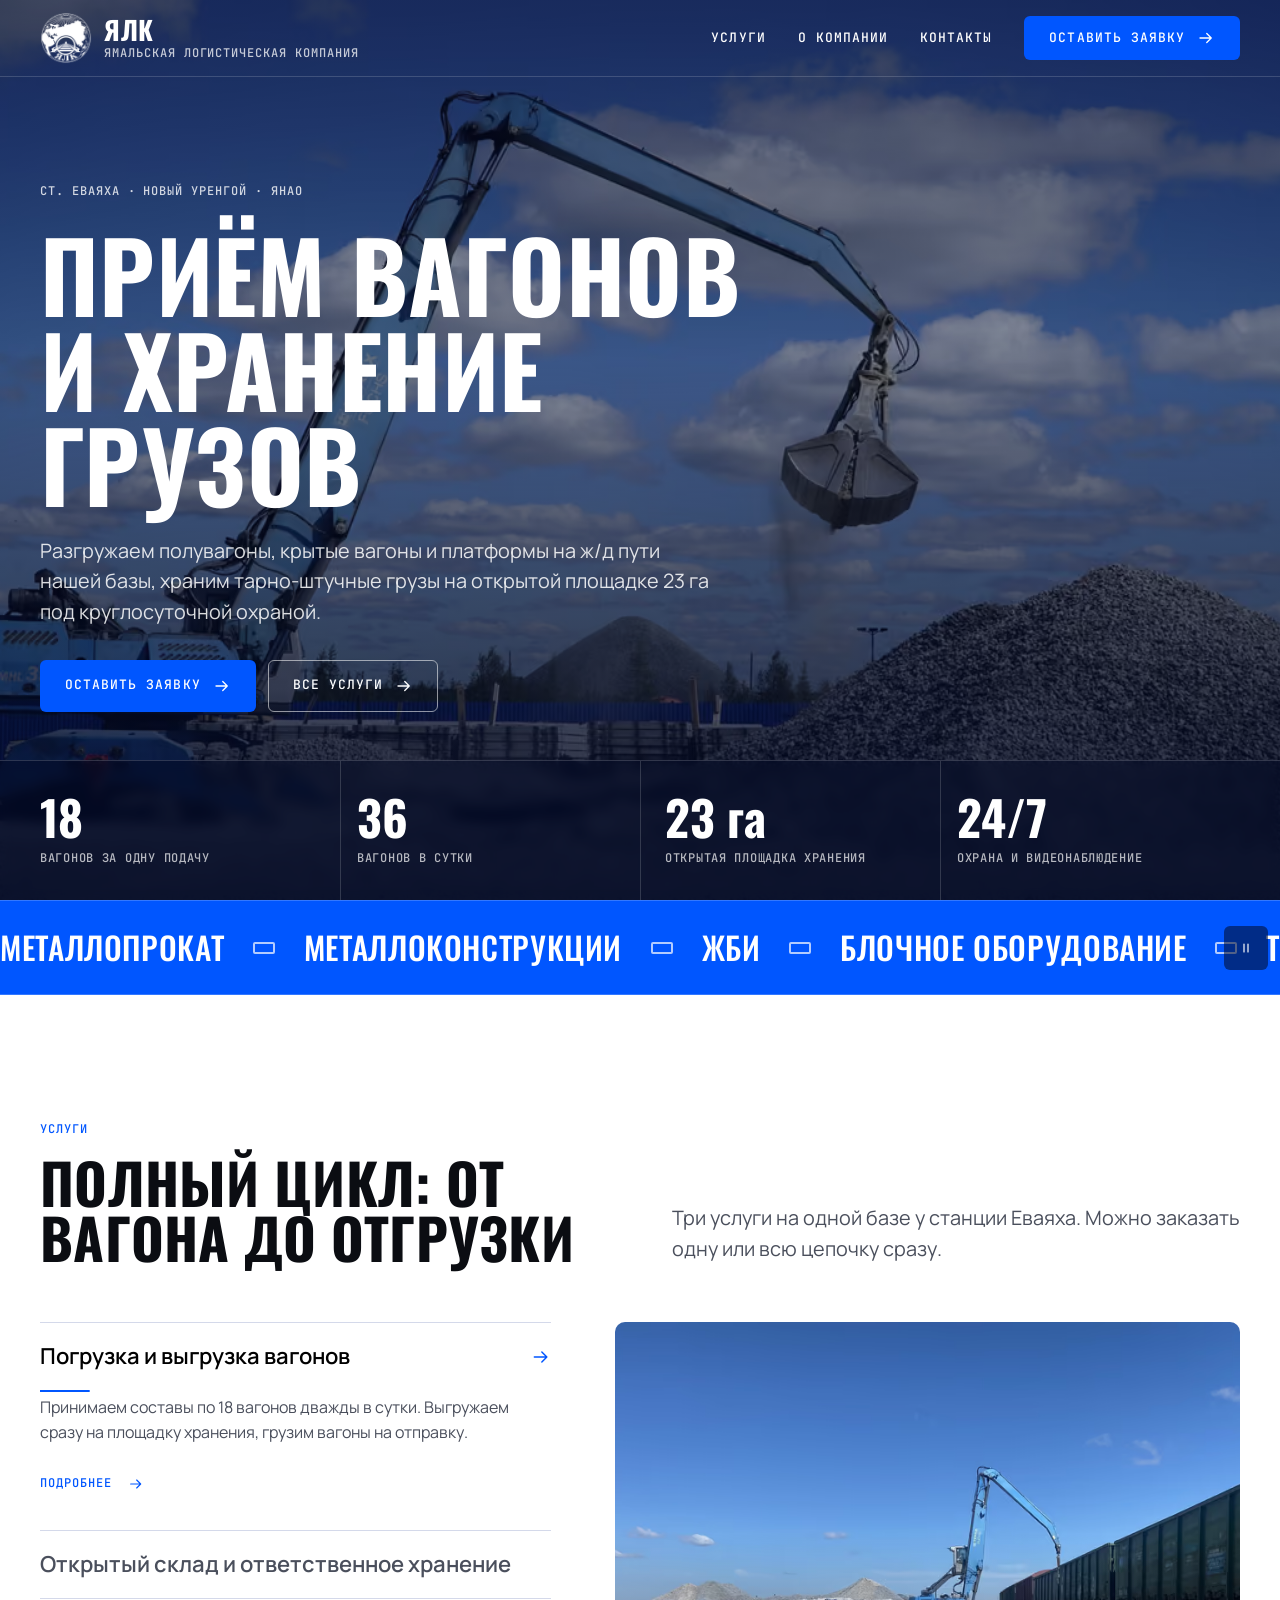
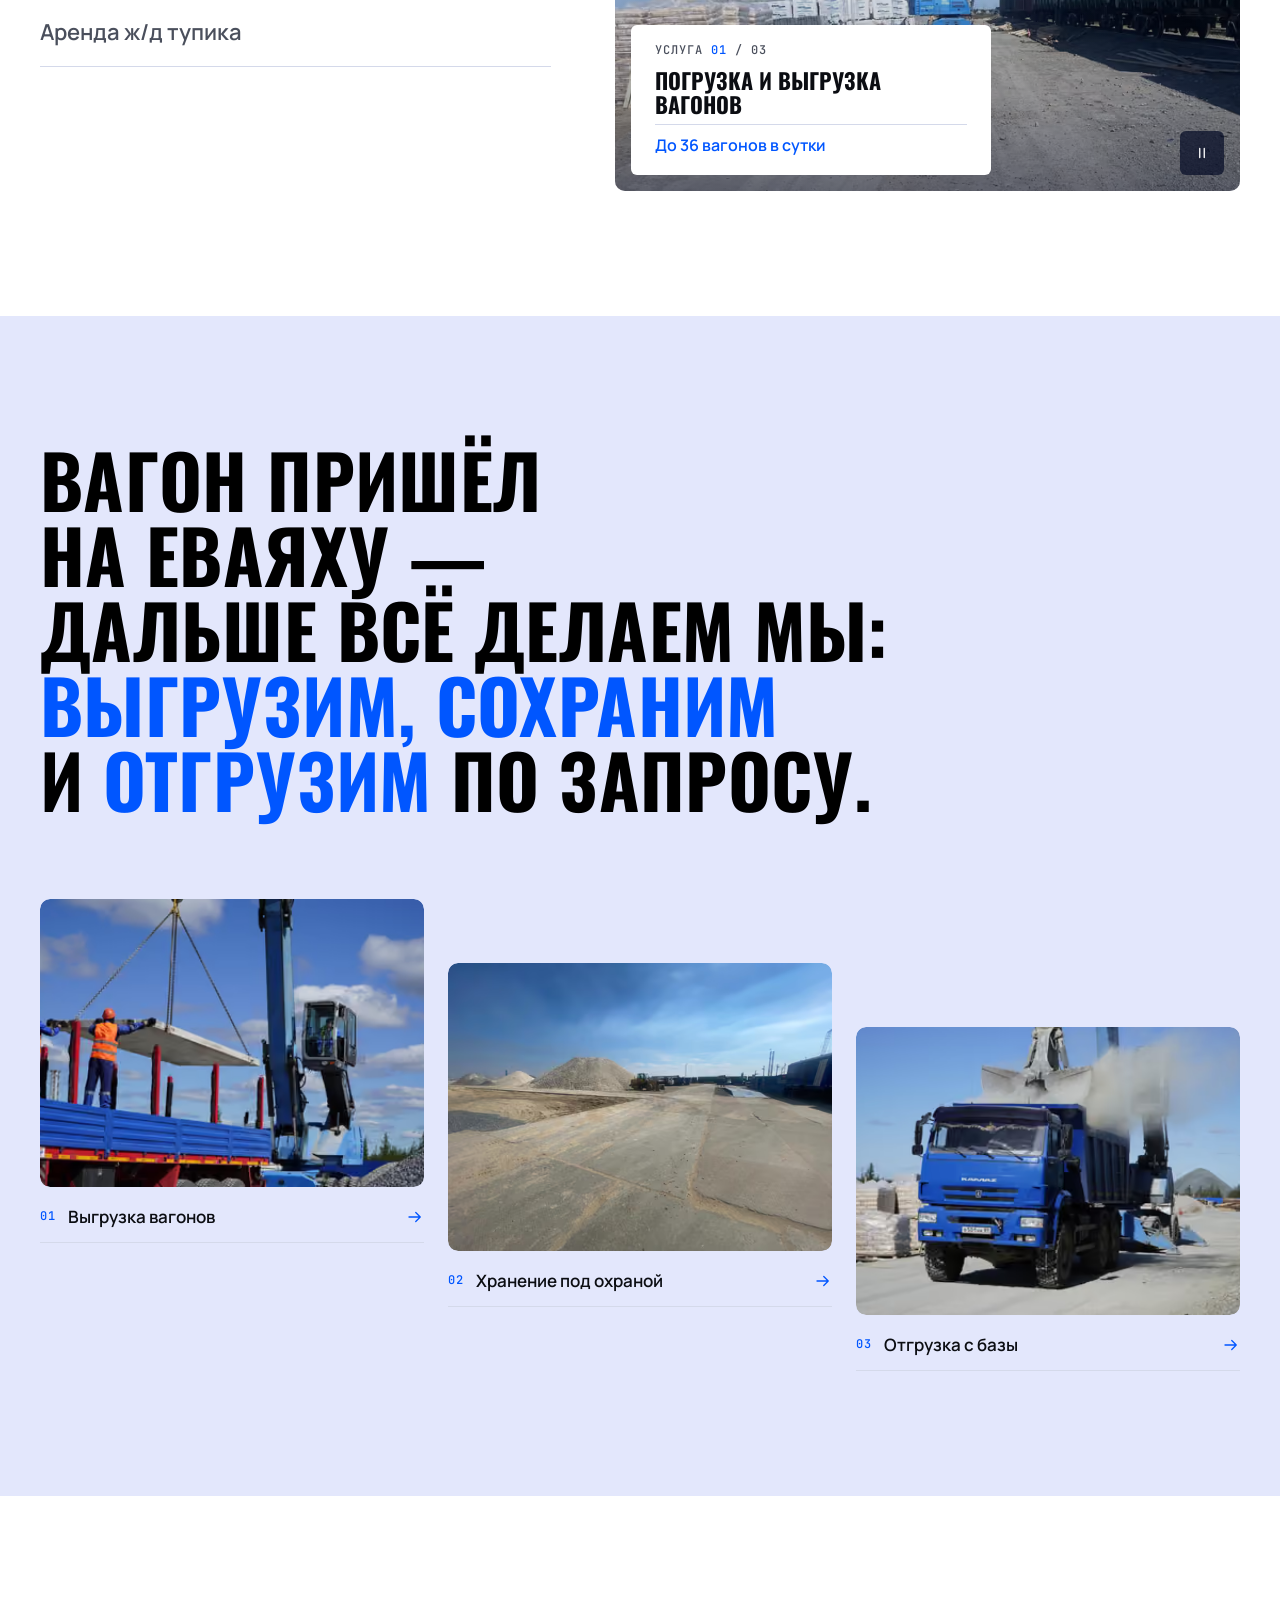
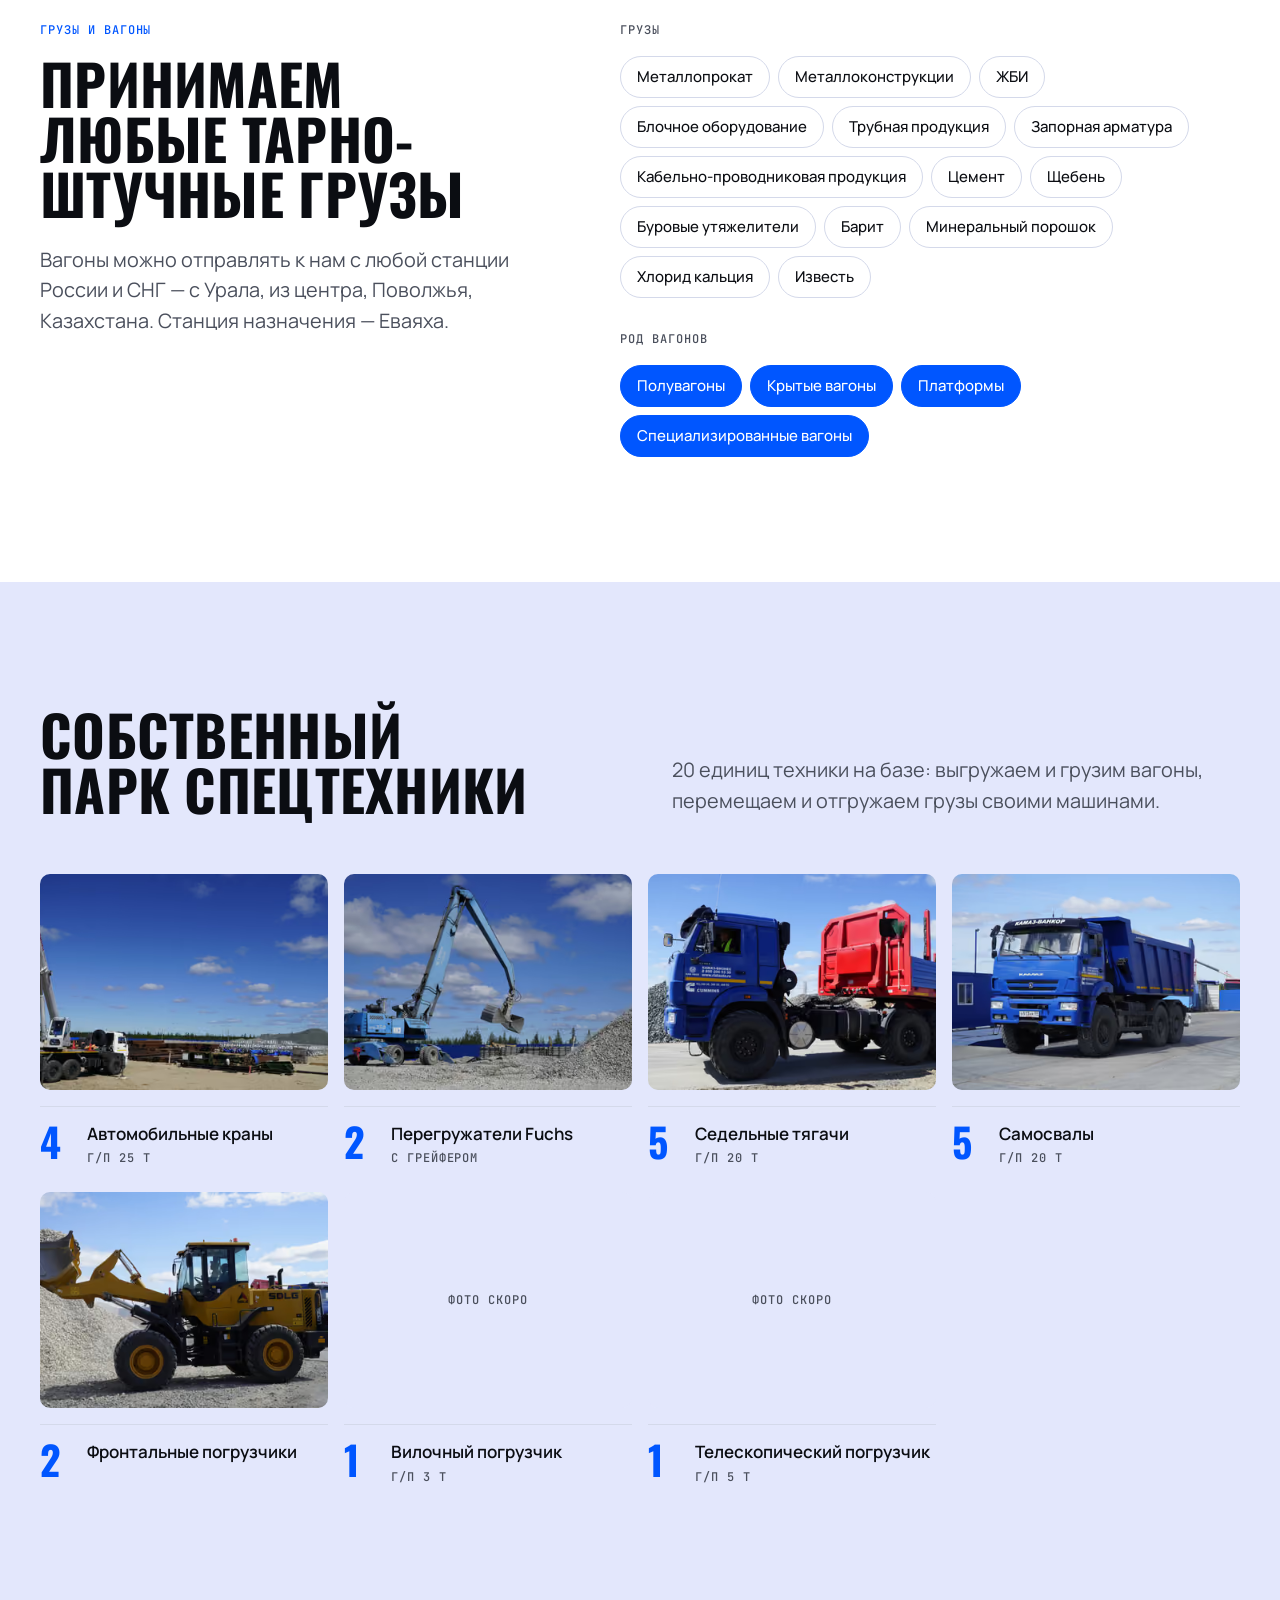
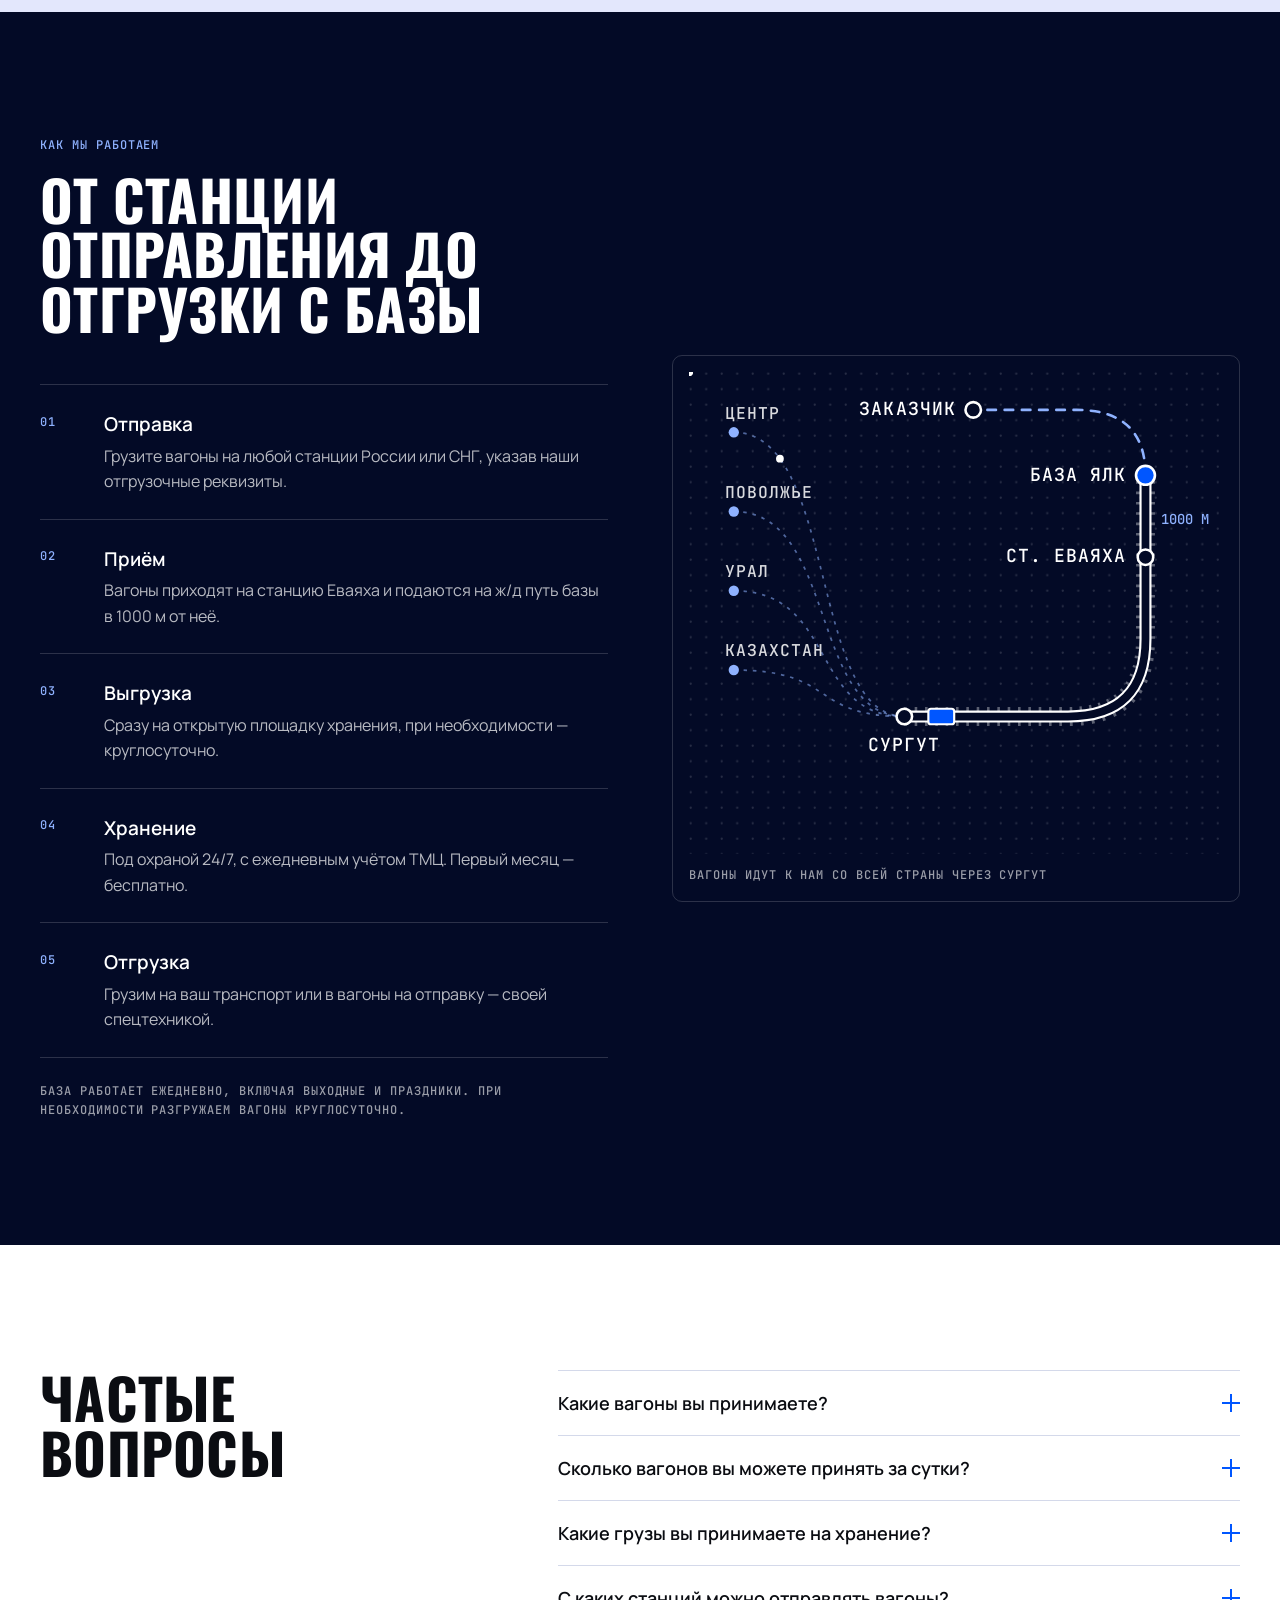
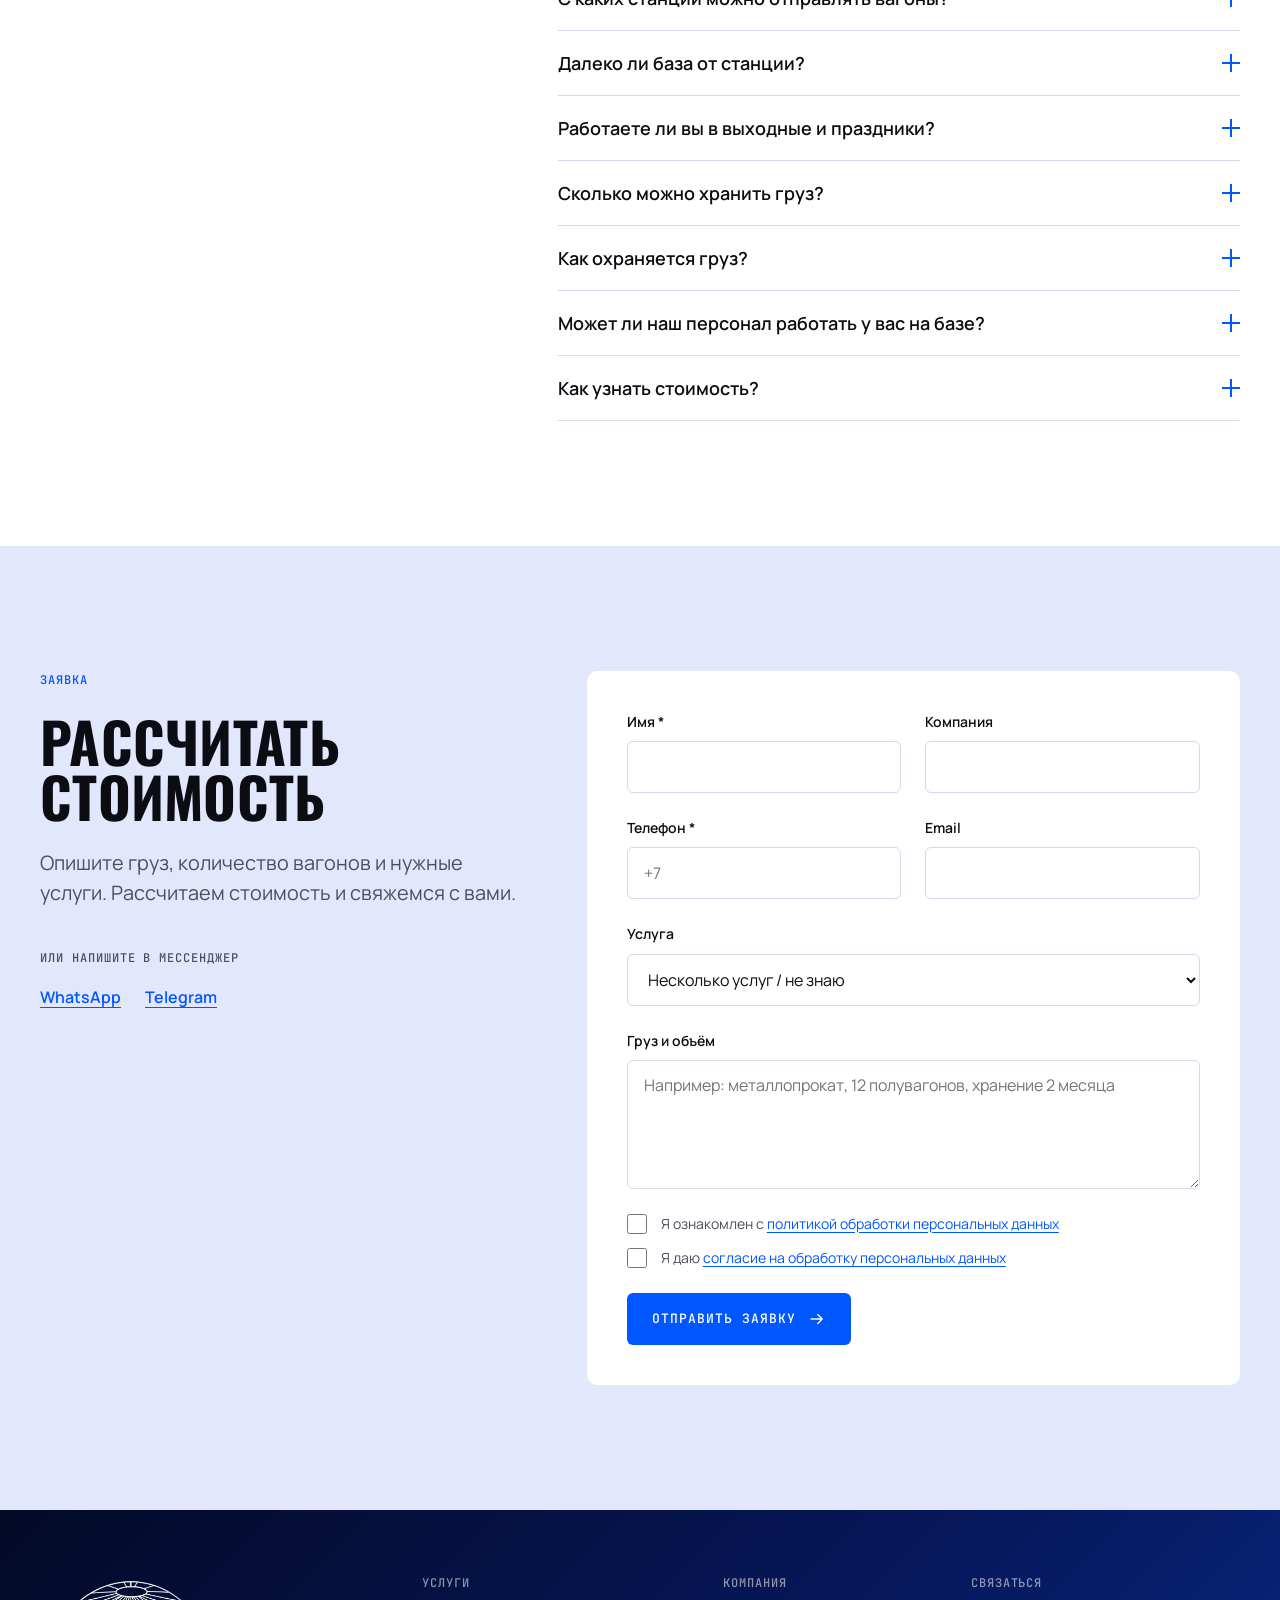
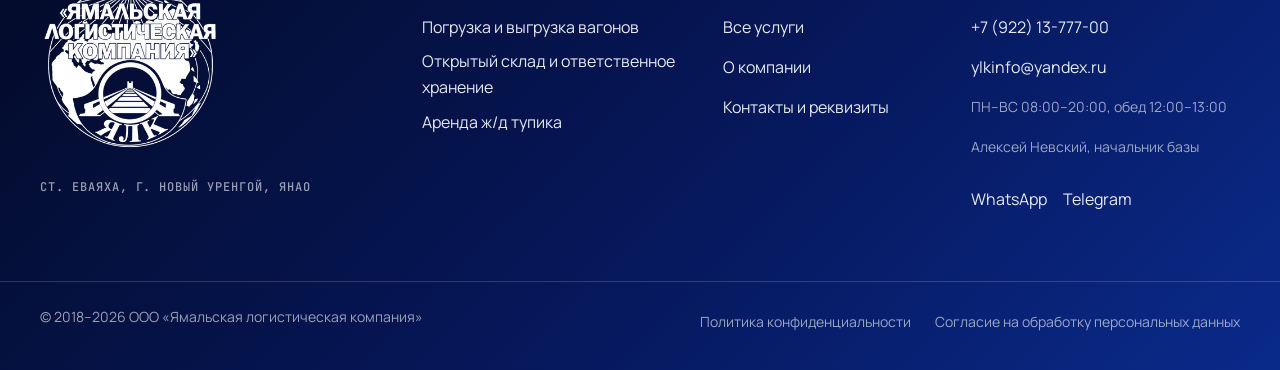
==== index.html @ 9ea61f17 "Закрыть копию от индексации Co-Authored-By: Claude Opus 5.5 <noreply@anthropic.com>" ====
<!DOCTYPE html><html lang="ru"><head><meta charset="utf-8"><meta name="robots" content="noindex, nofollow"><meta name="viewport" content="width=device-width, initial-scale=1, viewport-fit=cover"><title>Приём вагонов и хранение грузов в Новом Уренгое — ЯЛК</title><meta name="description" content="Погрузка и выгрузка ж/д вагонов на станции Еваяха, открытый склад 23 га, ответственное хранение, аренда ж/д тупика. ООО «Ямальская логистическая компания», Новый Уренгой."><meta name="theme-color" content="#030a26"><meta name="format-detection" content="telephone=no"><link rel="icon" href="./favicon.ico" sizes="48x48"><link rel="icon" href="./favicon-32.png" type="image/png" sizes="32x32"><link rel="apple-touch-icon" href="./apple-touch-icon.png"><link rel="manifest" href="./manifest.webmanifest"><meta property="og:type" content="website"><meta property="og:locale" content="ru_RU"><meta property="og:site_name" content="ЯЛК — Ямальская логистическая компания"><meta property="og:title" content="Приём вагонов и хранение грузов в Новом Уренгое — ЯЛК"><meta property="og:description" content="Погрузка и выгрузка ж/д вагонов на станции Еваяха, открытый склад 23 га, ответственное хранение, аренда ж/д тупика. ООО «Ямальская логистическая компания», Новый Уренгой."><meta property="og:url" content="https://ylk-novyi-urengoi.ru/"><meta property="og:image" content="https://ylk-novyi-urengoi.ru/og.jpg"><meta property="og:image:width" content="1200"><meta property="og:image:height" content="630"><meta name="twitter:card" content="summary_large_image"><script type="application/ld+json">{"@context":"https://schema.org","@type":"LocalBusiness","name":"ООО «Ямальская логистическая компания»","alternateName":"ЯЛК","url":"https://ylk-novyi-urengoi.ru/","logo":"https://ylk-novyi-urengoi.ru/icon-512.png","image":"https://ylk-novyi-urengoi.ru/og.jpg","description":"Погрузка и выгрузка ж/д вагонов, открытый склад и ответственное хранение грузов на станции Еваяха в Новом Уренгое.","areaServed":"Новый Уренгой, ЯНАО","foundingDate":"2018","taxID":"8904087948","identifier":"1188901005050","openingHours":"Mo-Su 08:00-20:00","address":{"@type":"PostalAddress","streetAddress":"Северная магистраль, 4/1","addressLocality":"Новый Уренгой","addressRegion":"ЯНАО","addressCountry":"RU"},"telephone":"+7 (922) 13-777-00","email":"ylkinfo@yandex.ru","makesOffer":[{"@type":"Offer","itemOffered":{"@type":"Service","name":"Погрузка и выгрузка вагонов"}},{"@type":"Offer","itemOffered":{"@type":"Service","name":"Открытый склад и ответственное хранение"}},{"@type":"Offer","itemOffered":{"@type":"Service","name":"Аренда ж/д тупика"}}]}</script><script>document.documentElement.classList.add('js');</script><link rel="stylesheet" href="./_astro/Base.C-Upp1hf.css"><style>.cargo__grid[data-astro-cid-ot654nju]{gap:var(--s-7);display:grid}@media (width>=900px){.cargo__grid[data-astro-cid-ot654nju]{gap:var(--s-8);grid-template-columns:minmax(0,1fr) minmax(0,1.2fr)}}.cargo__lead[data-astro-cid-ot654nju]{margin-top:var(--s-5)}.cargo__eyebrow[data-astro-cid-ot654nju]{margin-bottom:var(--s-4);color:var(--c-blue)}.cargo__lists[data-astro-cid-ot654nju]{gap:var(--s-6);display:grid}.cargo__label[data-astro-cid-ot654nju]{margin-bottom:var(--s-4);color:var(--c-muted)}.chips[data-astro-cid-ot654nju]{gap:var(--s-2);flex-wrap:wrap;display:flex}.chip[data-astro-cid-ot654nju]{padding:var(--s-2) var(--s-4);border:1px solid var(--c-line);background:var(--c-white);border-radius:999px;font-size:.9375rem;font-weight:500}.chip--solid[data-astro-cid-ot654nju]{background:var(--c-blue);border-color:var(--c-blue);color:var(--c-white)}
</style><link rel="stylesheet" href="./_astro/index.Dh9Sugo1.css"><link rel="stylesheet" href="./_astro/Faq.D7yXaZTI.css"><style>.fleet__grid[data-astro-cid-rm4dyk5j]{gap:var(--s-6) var(--s-3);grid-template-columns:repeat(2,minmax(0,1fr));display:grid}.fleet__card[data-astro-cid-rm4dyk5j]{min-width:0}.fleet__name[data-astro-cid-rm4dyk5j]{overflow-wrap:anywhere}@media (width>=560px){.fleet__grid[data-astro-cid-rm4dyk5j]{gap:var(--s-5) var(--s-4)}}@media (width<=559px){.fleet__count[data-astro-cid-rm4dyk5j]{font-size:2rem}.fleet__body[data-astro-cid-rm4dyk5j]{gap:var(--s-2);flex-direction:column}.fleet__name[data-astro-cid-rm4dyk5j]{font-size:.9375rem}}@media (width>=1100px){.fleet__grid[data-astro-cid-rm4dyk5j]{grid-template-columns:repeat(4,minmax(0,1fr))}}.fleet__photo[data-astro-cid-rm4dyk5j]{aspect-ratio:4/3;border-radius:var(--radius-lg);background:var(--c-lavender);overflow:hidden}.fleet__nophoto[data-astro-cid-rm4dyk5j]{height:100%;color:var(--c-muted);place-items:center;display:grid}.fleet__photo[data-astro-cid-rm4dyk5j] img{object-fit:cover;width:100%;height:100%;transition:transform .9s var(--ease-out)}@media (hover:hover){.fleet__card[data-astro-cid-rm4dyk5j]:hover img{transform:scale(1.04)}}.fleet__body[data-astro-cid-rm4dyk5j]{align-items:flex-start;gap:var(--s-4);padding-top:var(--s-4);border-top:1px solid var(--c-line);margin-top:var(--s-4);display:flex}.fleet__count[data-astro-cid-rm4dyk5j]{font-family:var(--f-display);color:var(--c-blue);min-width:1.4ch;font-size:2.5rem;font-weight:700;line-height:.9}.fleet__name[data-astro-cid-rm4dyk5j]{font-size:1.0625rem;font-weight:600;line-height:1.3}.fleet__spec[data-astro-cid-rm4dyk5j]{margin-top:var(--s-1);color:var(--c-muted)}
.lead-form__grid[data-astro-cid-sevzbneq]{gap:var(--s-7);display:grid}@media (width>=960px){.lead-form__grid[data-astro-cid-sevzbneq]{gap:var(--s-8);grid-template-columns:minmax(0,.85fr) minmax(0,1.15fr);align-items:start}}.lead-form__intro[data-astro-cid-sevzbneq]{gap:var(--s-5);display:grid}.lead-form__eyebrow[data-astro-cid-sevzbneq]{color:var(--c-blue)}.lead-form__alt[data-astro-cid-sevzbneq]{gap:var(--s-2);margin-top:var(--s-4);color:var(--c-muted);display:grid}.lead-form__alt[data-astro-cid-sevzbneq] ul[data-astro-cid-sevzbneq]{gap:var(--s-5);display:flex}.lead-form__alt[data-astro-cid-sevzbneq] a[data-astro-cid-sevzbneq]{min-height:44px;color:var(--c-blue);text-underline-offset:4px;align-items:center;font-weight:600;text-decoration:underline;display:inline-flex}.form[data-astro-cid-sevzbneq]{gap:var(--s-5);background:var(--c-white);border-radius:var(--radius-lg);padding:clamp(1.25rem,1rem + 2vw,2.5rem);display:grid}.form__row[data-astro-cid-sevzbneq]{gap:var(--s-5);display:grid}@media (width>=640px){.form__row[data-astro-cid-sevzbneq]{grid-template-columns:1fr 1fr}}.field[data-astro-cid-sevzbneq]{gap:var(--s-2);display:grid}.field[data-astro-cid-sevzbneq] label[data-astro-cid-sevzbneq]{font-size:var(--t-small);font-weight:600}.field[data-astro-cid-sevzbneq] input[data-astro-cid-sevzbneq],.field[data-astro-cid-sevzbneq] select[data-astro-cid-sevzbneq],.field[data-astro-cid-sevzbneq] textarea[data-astro-cid-sevzbneq]{width:100%;min-height:52px;padding:var(--s-3) var(--s-4);border:1.5px solid var(--c-line);border-radius:var(--radius);background:var(--c-white);transition:border-color var(--d-fast) var(--ease);font-size:1rem}.field[data-astro-cid-sevzbneq] textarea[data-astro-cid-sevzbneq]{resize:vertical;min-height:120px}.field[data-astro-cid-sevzbneq] input[data-astro-cid-sevzbneq]:focus-visible,.field[data-astro-cid-sevzbneq] select[data-astro-cid-sevzbneq]:focus-visible,.field[data-astro-cid-sevzbneq] textarea[data-astro-cid-sevzbneq]:focus-visible{border-color:var(--c-blue);outline:none;box-shadow:0 0 0 3px #0056ff2e}.field[data-astro-cid-sevzbneq] [data-astro-cid-sevzbneq][aria-invalid=true]{border-color:var(--c-danger)}.field__err[data-astro-cid-sevzbneq]{font-size:var(--t-small);color:var(--c-danger)}.form__checks[data-astro-cid-sevzbneq]{gap:var(--s-3);display:grid}.check[data-astro-cid-sevzbneq]{gap:var(--s-3);font-size:var(--t-small);color:var(--c-muted);cursor:pointer;grid-template-columns:22px 1fr;align-items:start;display:grid}.check[data-astro-cid-sevzbneq] input[data-astro-cid-sevzbneq]{width:20px;height:20px;accent-color:var(--c-blue);margin:1px 0 0}.check[data-astro-cid-sevzbneq] a[data-astro-cid-sevzbneq]{color:var(--c-blue);text-underline-offset:3px;text-decoration:underline}.form__submit[data-astro-cid-sevzbneq]{align-items:center;gap:var(--s-4);flex-wrap:wrap;display:flex}.form__status[data-astro-cid-sevzbneq]{font-size:var(--t-small);color:var(--c-muted)}.form__status[data-astro-cid-sevzbneq][data-state=ok]{color:var(--c-success)}.form__status[data-astro-cid-sevzbneq][data-state=error]{color:var(--c-danger)}
.ticker[data-astro-cid-u6vsyxkm]{background:var(--c-blue);color:var(--c-white);border-block:1px solid #fff3;align-items:center;display:flex;position:relative;overflow:hidden}.ticker__track[data-astro-cid-u6vsyxkm]{width:max-content;animation:60s linear infinite ticker;display:flex}.ticker__list[data-astro-cid-u6vsyxkm]{margin:0;padding:0;list-style:none;display:flex}.ticker__item[data-astro-cid-u6vsyxkm]{white-space:nowrap;font-family:var(--f-display);letter-spacing:.02em;text-transform:uppercase;align-items:center;padding-block:clamp(.9rem,.7rem + .8vw,1.4rem);font-size:clamp(1.25rem,1rem + 1.2vw,2rem);font-weight:500;display:flex}.ticker__sep[data-astro-cid-u6vsyxkm]{border:2px solid #ffffffb3;border-radius:2px;width:22px;height:12px;margin-inline:clamp(1.25rem,1rem + 1vw,2rem)}.ticker[data-astro-cid-u6vsyxkm][data-paused] .ticker__track[data-astro-cid-u6vsyxkm],.ticker[data-astro-cid-u6vsyxkm][data-offscreen] .ticker__track[data-astro-cid-u6vsyxkm]{animation-play-state:paused}.ticker__toggle[data-astro-cid-u6vsyxkm]{right:var(--s-3);border-radius:var(--radius);width:44px;height:44px;color:var(--c-white);cursor:pointer;background:#030a268c;border:0;place-items:center;display:grid;position:absolute}@media (hover:hover) and (pointer:fine){.ticker[data-astro-cid-u6vsyxkm]:hover .ticker__track[data-astro-cid-u6vsyxkm]{animation-play-state:paused}}@keyframes ticker{to{transform:translate(-50%)}}@media (prefers-reduced-motion:reduce){.ticker__track[data-astro-cid-u6vsyxkm]{animation:none}.ticker__toggle[data-astro-cid-u6vsyxkm]{display:none}}
</style></head><body><a class="skip-link" href="#main">Перейти к содержанию</a><header class="header" data-overlay data-header data-astro-cid-nen7h5rs><div class="container header__bar" data-astro-cid-nen7h5rs><a class="brand" href="./" aria-label="ООО «Ямальская логистическая компания» — на главную" data-astro-cid-nen7h5rs><span class="brand__mark" data-astro-cid-nen7h5rs><img src="./_astro/yalc-header-white-2000.Bx3GIMK3_1RJU2K.webp" alt loading="eager" data-astro-cid-nen7h5rs="true" decoding="async" width="112" height="112" class="brand__logo brand__logo--white"><img src="./_astro/yalc-header-blue-2000.CWZy5vtB_1dJcQ1.webp" alt loading="eager" data-astro-cid-nen7h5rs="true" decoding="async" width="112" height="112" class="brand__logo brand__logo--blue"></span><span class="brand__text" data-astro-cid-nen7h5rs><span class="brand__name" data-astro-cid-nen7h5rs>ЯЛК</span><span class="brand__sub" data-astro-cid-nen7h5rs>Ямальская логистическая компания</span></span></a><nav class="nav" aria-label="Основное меню" data-astro-cid-nen7h5rs><ul role="list" class="nav__list" data-astro-cid-nen7h5rs><li data-astro-cid-nen7h5rs><a href="./uslugi/" class="nav__link" data-astro-cid-nen7h5rs>Услуги</a></li><li data-astro-cid-nen7h5rs><a href="./o-kompanii/" class="nav__link" data-astro-cid-nen7h5rs>О компании</a></li><li data-astro-cid-nen7h5rs><a href="./kontakty/" class="nav__link" data-astro-cid-nen7h5rs>Контакты</a></li></ul><a href="#zayavka" data-astro-cid-nen7h5rs="true" data-astro-cid-ekguhzzh="true" class="btn btn--primary nav__cta"><span data-astro-cid-ekguhzzh>Оставить заявку</span><svg class="btn__arrow" width="18" height="18" viewBox="0 0 24 24" fill="none" stroke="currentColor" stroke-width="1.75" stroke-linecap="round" stroke-linejoin="round" aria-hidden="true" focusable="false"><path d="M4 12h15M13 6l6 6-6 6"/></svg></a></nav><button class="burger swap" type="button" aria-expanded="false" aria-controls="mobile-menu" data-burger data-astro-cid-nen7h5rs><span class="sr-only" data-astro-cid-nen7h5rs>Открыть меню</span><svg class="swap__off" width="26" height="26" viewBox="0 0 24 24" fill="none" stroke="currentColor" stroke-width="1.75" stroke-linecap="round" stroke-linejoin="round" aria-hidden="true" focusable="false"><path d="M3 7h18M3 12h18M3 17h18"/></svg><svg class="swap__on" width="26" height="26" viewBox="0 0 24 24" fill="none" stroke="currentColor" stroke-width="1.75" stroke-linecap="round" stroke-linejoin="round" aria-hidden="true" focusable="false"><path d="M6 6l12 12M18 6L6 18"/></svg></button></div><div class="mobile" id="mobile-menu" hidden data-mobile data-astro-cid-nen7h5rs><div class="container mobile__inner" data-astro-cid-nen7h5rs><p class="mono mobile__label" data-astro-cid-nen7h5rs>Услуги</p><ul role="list" class="mobile__services" data-astro-cid-nen7h5rs><li data-astro-cid-nen7h5rs><a href="./uslugi/priem-i-razgruzka-vagonov/" data-astro-cid-nen7h5rs>Погрузка и выгрузка вагонов</a></li><li data-astro-cid-nen7h5rs><a href="./uslugi/obrabotka-i-hranenie-gruzov/" data-astro-cid-nen7h5rs>Открытый склад и ответственное хранение</a></li><li data-astro-cid-nen7h5rs><a href="./uslugi/arenda-zhd-tupika/" data-astro-cid-nen7h5rs>Аренда ж/д тупика</a></li></ul><ul role="list" class="mobile__nav" data-astro-cid-nen7h5rs><li data-astro-cid-nen7h5rs><a href="./uslugi/" data-astro-cid-nen7h5rs>Услуги</a></li><li data-astro-cid-nen7h5rs><a href="./o-kompanii/" data-astro-cid-nen7h5rs>О компании</a></li><li data-astro-cid-nen7h5rs><a href="./kontakty/" data-astro-cid-nen7h5rs>Контакты</a></li></ul><a href="#zayavka" data-close-menu="true" data-astro-cid-nen7h5rs="true" data-astro-cid-ekguhzzh="true" class="btn btn--primary mobile__cta"><span data-astro-cid-ekguhzzh>Оставить заявку</span><svg class="btn__arrow" width="18" height="18" viewBox="0 0 24 24" fill="none" stroke="currentColor" stroke-width="1.75" stroke-linecap="round" stroke-linejoin="round" aria-hidden="true" focusable="false"><path d="M4 12h15M13 6l6 6-6 6"/></svg></a></div></div></header><script type="module">var e=document.querySelector(`[data-header]`),t=e.querySelector(`[data-burger]`),n=e.querySelector(`[data-mobile]`),r=()=>e.classList.toggle(`is-scrolled`,window.scrollY>24);r(),window.addEventListener(`scroll`,r,{passive:!0});var i=r=>{t.setAttribute(`aria-expanded`,String(r)),t.toggleAttribute(`data-on`,r),t.querySelector(`.sr-only`).textContent=r?`Закрыть меню`:`Открыть меню`,n.hidden=!r,e.classList.toggle(`is-open`,r),document.documentElement.style.overflow=r?`hidden`:``,document.querySelectorAll(`main, footer, .skip-link`).forEach(e=>e.inert=r)};t.addEventListener(`click`,()=>i(t.getAttribute(`aria-expanded`)!==`true`)),n.addEventListener(`click`,e=>{e.target.closest(`a`)&&i(!1)}),document.addEventListener(`keydown`,n=>{n.key===`Escape`&&e.classList.contains(`is-open`)&&(i(!1),t.focus())}),window.matchMedia(`(min-width: 960px)`).addEventListener(`change`,e=>e.matches&&i(!1));</script><main id="main"><section class="hero on-dark" aria-labelledby="hero-title" data-astro-cid-i3irphx7><picture data-astro-cid-i3irphx7="true"><source srcset="./_astro/fuchs-shcheben.CdVGl3xq_Z2nvTcO.avif 768w, ./_astro/fuchs-shcheben.CdVGl3xq_ZNecKg.avif 1280w, ./_astro/fuchs-shcheben.CdVGl3xq_15rLvr.avif 1920w, ./_astro/fuchs-shcheben.CdVGl3xq_K1jR4.avif 2800w" type="image/avif" sizes="100vw"><source srcset="./_astro/fuchs-shcheben.CdVGl3xq_twFUr.webp 768w, ./_astro/fuchs-shcheben.CdVGl3xq_1HcGvY.webp 1280w, ./_astro/fuchs-shcheben.CdVGl3xq_Z2i3qNS.webp 1920w, ./_astro/fuchs-shcheben.CdVGl3xq_2rHflF.webp 2800w" type="image/webp" sizes="100vw"><img src="./_astro/fuchs-shcheben.CdVGl3xq_Z2gWzsf.jpg" srcset="./_astro/fuchs-shcheben.CdVGl3xq_Z1wJxpi.jpg 768w, ./_astro/fuchs-shcheben.CdVGl3xq_4P8Nk.jpg 1280w, ./_astro/fuchs-shcheben.CdVGl3xq_Z1Vw7NR.jpg 1920w, ./_astro/fuchs-shcheben.CdVGl3xq_Z2gWzsf.jpg 2800w" alt="Перегружатель Fuchs высыпает щебень из грейфера" sizes="100vw" loading="eager" fetchpriority="high" data-astro-cid-i3irphx7="true" decoding="async" width="2800" height="1575" class="hero__bg"></picture><div class="hero__scrim" aria-hidden="true" data-astro-cid-i3irphx7></div><div class="container hero__content" data-astro-cid-i3irphx7><p class="mono hero__eyebrow" style="--i:0" data-astro-cid-i3irphx7>Ст. Еваяха · Новый Уренгой · ЯНАО</p><h1 id="hero-title" class="display hero__title" style="--i:1" data-astro-cid-i3irphx7>Приём вагонов<br data-astro-cid-i3irphx7> и&nbsp;хранение грузов</h1><p class="lead hero__lead" style="--i:2" data-astro-cid-i3irphx7>Разгружаем полувагоны, крытые вагоны и&nbsp;платформы на&nbsp;ж/д пути нашей базы, храним тарно-штучные грузы на&nbsp;открытой площадке 23&nbsp;га под круглосуточной охраной.</p><div class="hero__actions" style="--i:3" data-astro-cid-i3irphx7><a href="#zayavka" data-astro-cid-i3irphx7="true" data-astro-cid-ekguhzzh="true" class="btn btn--primary"><span data-astro-cid-ekguhzzh>Оставить заявку</span><svg class="btn__arrow" width="18" height="18" viewBox="0 0 24 24" fill="none" stroke="currentColor" stroke-width="1.75" stroke-linecap="round" stroke-linejoin="round" aria-hidden="true" focusable="false"><path d="M4 12h15M13 6l6 6-6 6"/></svg></a><a href="./uslugi/" data-astro-cid-i3irphx7="true" data-astro-cid-ekguhzzh="true" class="btn btn--ghost-light"><span data-astro-cid-ekguhzzh>Все услуги</span><svg class="btn__arrow" width="18" height="18" viewBox="0 0 24 24" fill="none" stroke="currentColor" stroke-width="1.75" stroke-linecap="round" stroke-linejoin="round" aria-hidden="true" focusable="false"><path d="M4 12h15M13 6l6 6-6 6"/></svg></a></div></div><div class="hero__stats" data-astro-cid-i3irphx7><dl class="container stats" style="--i:4" data-astro-cid-i3irphx7><div class="stats__item" data-astro-cid-i3irphx7><dt class="mono stats__label" data-astro-cid-i3irphx7>вагонов за одну подачу</dt><dd class="stats__value" data-astro-cid-i3irphx7>18</dd></div><div class="stats__item" data-astro-cid-i3irphx7><dt class="mono stats__label" data-astro-cid-i3irphx7>вагонов в сутки</dt><dd class="stats__value" data-astro-cid-i3irphx7>36</dd></div><div class="stats__item" data-astro-cid-i3irphx7><dt class="mono stats__label" data-astro-cid-i3irphx7>открытая площадка хранения</dt><dd class="stats__value" data-astro-cid-i3irphx7>23 га</dd></div><div class="stats__item" data-astro-cid-i3irphx7><dt class="mono stats__label" data-astro-cid-i3irphx7>охрана и видеонаблюдение</dt><dd class="stats__value" data-astro-cid-i3irphx7>24/7</dd></div></dl></div></section><section class="ticker" aria-label="Какие грузы и вагоны принимаем" data-ticker data-astro-cid-u6vsyxkm><p class="sr-only" data-astro-cid-u6vsyxkm>Принимаем: Металлопрокат, Металлоконструкции, ЖБИ, Блочное оборудование, Трубная продукция, Запорная арматура, Кабельно-проводниковая продукция, Цемент, Щебень, Буровые утяжелители, Барит, Минеральный порошок, Хлорид кальция, Известь, Полувагоны, Крытые вагоны, Платформы, Специализированные вагоны.</p><div class="ticker__track" aria-hidden="true" data-astro-cid-u6vsyxkm><ul class="ticker__list" data-astro-cid-u6vsyxkm><li class="ticker__item" data-astro-cid-u6vsyxkm><span data-astro-cid-u6vsyxkm>Металлопрокат</span><span class="ticker__sep" data-astro-cid-u6vsyxkm></span></li><li class="ticker__item" data-astro-cid-u6vsyxkm><span data-astro-cid-u6vsyxkm>Металлоконструкции</span><span class="ticker__sep" data-astro-cid-u6vsyxkm></span></li><li class="ticker__item" data-astro-cid-u6vsyxkm><span data-astro-cid-u6vsyxkm>ЖБИ</span><span class="ticker__sep" data-astro-cid-u6vsyxkm></span></li><li class="ticker__item" data-astro-cid-u6vsyxkm><span data-astro-cid-u6vsyxkm>Блочное оборудование</span><span class="ticker__sep" data-astro-cid-u6vsyxkm></span></li><li class="ticker__item" data-astro-cid-u6vsyxkm><span data-astro-cid-u6vsyxkm>Трубная продукция</span><span class="ticker__sep" data-astro-cid-u6vsyxkm></span></li><li class="ticker__item" data-astro-cid-u6vsyxkm><span data-astro-cid-u6vsyxkm>Запорная арматура</span><span class="ticker__sep" data-astro-cid-u6vsyxkm></span></li><li class="ticker__item" data-astro-cid-u6vsyxkm><span data-astro-cid-u6vsyxkm>Кабельно-проводниковая продукция</span><span class="ticker__sep" data-astro-cid-u6vsyxkm></span></li><li class="ticker__item" data-astro-cid-u6vsyxkm><span data-astro-cid-u6vsyxkm>Цемент</span><span class="ticker__sep" data-astro-cid-u6vsyxkm></span></li><li class="ticker__item" data-astro-cid-u6vsyxkm><span data-astro-cid-u6vsyxkm>Щебень</span><span class="ticker__sep" data-astro-cid-u6vsyxkm></span></li><li class="ticker__item" data-astro-cid-u6vsyxkm><span data-astro-cid-u6vsyxkm>Буровые утяжелители</span><span class="ticker__sep" data-astro-cid-u6vsyxkm></span></li><li class="ticker__item" data-astro-cid-u6vsyxkm><span data-astro-cid-u6vsyxkm>Барит</span><span class="ticker__sep" data-astro-cid-u6vsyxkm></span></li><li class="ticker__item" data-astro-cid-u6vsyxkm><span data-astro-cid-u6vsyxkm>Минеральный порошок</span><span class="ticker__sep" data-astro-cid-u6vsyxkm></span></li><li class="ticker__item" data-astro-cid-u6vsyxkm><span data-astro-cid-u6vsyxkm>Хлорид кальция</span><span class="ticker__sep" data-astro-cid-u6vsyxkm></span></li><li class="ticker__item" data-astro-cid-u6vsyxkm><span data-astro-cid-u6vsyxkm>Известь</span><span class="ticker__sep" data-astro-cid-u6vsyxkm></span></li><li class="ticker__item" data-astro-cid-u6vsyxkm><span data-astro-cid-u6vsyxkm>Полувагоны</span><span class="ticker__sep" data-astro-cid-u6vsyxkm></span></li><li class="ticker__item" data-astro-cid-u6vsyxkm><span data-astro-cid-u6vsyxkm>Крытые вагоны</span><span class="ticker__sep" data-astro-cid-u6vsyxkm></span></li><li class="ticker__item" data-astro-cid-u6vsyxkm><span data-astro-cid-u6vsyxkm>Платформы</span><span class="ticker__sep" data-astro-cid-u6vsyxkm></span></li><li class="ticker__item" data-astro-cid-u6vsyxkm><span data-astro-cid-u6vsyxkm>Специализированные вагоны</span><span class="ticker__sep" data-astro-cid-u6vsyxkm></span></li></ul><ul class="ticker__list" data-astro-cid-u6vsyxkm><li class="ticker__item" data-astro-cid-u6vsyxkm><span data-astro-cid-u6vsyxkm>Металлопрокат</span><span class="ticker__sep" data-astro-cid-u6vsyxkm></span></li><li class="ticker__item" data-astro-cid-u6vsyxkm><span data-astro-cid-u6vsyxkm>Металлоконструкции</span><span class="ticker__sep" data-astro-cid-u6vsyxkm></span></li><li class="ticker__item" data-astro-cid-u6vsyxkm><span data-astro-cid-u6vsyxkm>ЖБИ</span><span class="ticker__sep" data-astro-cid-u6vsyxkm></span></li><li class="ticker__item" data-astro-cid-u6vsyxkm><span data-astro-cid-u6vsyxkm>Блочное оборудование</span><span class="ticker__sep" data-astro-cid-u6vsyxkm></span></li><li class="ticker__item" data-astro-cid-u6vsyxkm><span data-astro-cid-u6vsyxkm>Трубная продукция</span><span class="ticker__sep" data-astro-cid-u6vsyxkm></span></li><li class="ticker__item" data-astro-cid-u6vsyxkm><span data-astro-cid-u6vsyxkm>Запорная арматура</span><span class="ticker__sep" data-astro-cid-u6vsyxkm></span></li><li class="ticker__item" data-astro-cid-u6vsyxkm><span data-astro-cid-u6vsyxkm>Кабельно-проводниковая продукция</span><span class="ticker__sep" data-astro-cid-u6vsyxkm></span></li><li class="ticker__item" data-astro-cid-u6vsyxkm><span data-astro-cid-u6vsyxkm>Цемент</span><span class="ticker__sep" data-astro-cid-u6vsyxkm></span></li><li class="ticker__item" data-astro-cid-u6vsyxkm><span data-astro-cid-u6vsyxkm>Щебень</span><span class="ticker__sep" data-astro-cid-u6vsyxkm></span></li><li class="ticker__item" data-astro-cid-u6vsyxkm><span data-astro-cid-u6vsyxkm>Буровые утяжелители</span><span class="ticker__sep" data-astro-cid-u6vsyxkm></span></li><li class="ticker__item" data-astro-cid-u6vsyxkm><span data-astro-cid-u6vsyxkm>Барит</span><span class="ticker__sep" data-astro-cid-u6vsyxkm></span></li><li class="ticker__item" data-astro-cid-u6vsyxkm><span data-astro-cid-u6vsyxkm>Минеральный порошок</span><span class="ticker__sep" data-astro-cid-u6vsyxkm></span></li><li class="ticker__item" data-astro-cid-u6vsyxkm><span data-astro-cid-u6vsyxkm>Хлорид кальция</span><span class="ticker__sep" data-astro-cid-u6vsyxkm></span></li><li class="ticker__item" data-astro-cid-u6vsyxkm><span data-astro-cid-u6vsyxkm>Известь</span><span class="ticker__sep" data-astro-cid-u6vsyxkm></span></li><li class="ticker__item" data-astro-cid-u6vsyxkm><span data-astro-cid-u6vsyxkm>Полувагоны</span><span class="ticker__sep" data-astro-cid-u6vsyxkm></span></li><li class="ticker__item" data-astro-cid-u6vsyxkm><span data-astro-cid-u6vsyxkm>Крытые вагоны</span><span class="ticker__sep" data-astro-cid-u6vsyxkm></span></li><li class="ticker__item" data-astro-cid-u6vsyxkm><span data-astro-cid-u6vsyxkm>Платформы</span><span class="ticker__sep" data-astro-cid-u6vsyxkm></span></li><li class="ticker__item" data-astro-cid-u6vsyxkm><span data-astro-cid-u6vsyxkm>Специализированные вагоны</span><span class="ticker__sep" data-astro-cid-u6vsyxkm></span></li></ul></div><button type="button" class="ticker__toggle swap" data-ticker-toggle aria-label="Остановить бегущую строку" data-astro-cid-u6vsyxkm><svg class="swap__off" width="16" height="16" viewBox="0 0 24 24" fill="none" stroke="currentColor" stroke-width="1.75" stroke-linecap="round" stroke-linejoin="round" aria-hidden="true" focusable="false"><path d="M9 6v12M15 6v12"/></svg><svg class="swap__on" width="16" height="16" viewBox="0 0 24 24" fill="none" stroke="currentColor" stroke-width="1.75" stroke-linecap="round" stroke-linejoin="round" aria-hidden="true" focusable="false"><path d="M8 5.5v13l10.5-6.5z"/></svg></button></section><script type="module">document.querySelectorAll(`[data-ticker]`).forEach(e=>{let t=e.querySelector(`[data-ticker-toggle]`);t.addEventListener(`click`,()=>{let n=e.toggleAttribute(`data-paused`);t.toggleAttribute(`data-on`,n),t.setAttribute(`aria-label`,n?`Запустить бегущую строку`:`Остановить бегущую строку`)}),new IntersectionObserver(([t])=>e.toggleAttribute(`data-offscreen`,!t.isIntersecting)).observe(e)});</script><section class="section svc" aria-labelledby="svc-title" data-svc data-astro-cid-npmgfisa><div class="container" data-astro-cid-npmgfisa><div class="section-head section-head--split" data-astro-cid-npmgfisa><div data-astro-cid-npmgfisa><p class="mono svc__eyebrow" data-reveal data-astro-cid-npmgfisa>Услуги</p><h2 id="svc-title" class="display h2" data-reveal style="--i:1" data-astro-cid-npmgfisa>Полный цикл: от вагона до отгрузки</h2></div><p class="lead" data-reveal style="--i:2" data-astro-cid-npmgfisa>Три услуги на одной базе у станции Еваяха. Можно заказать одну или всю цепочку сразу.</p></div><div class="svc__grid" data-astro-cid-npmgfisa><ul role="list" class="svc__list" data-reveal data-astro-cid-npmgfisa><li class="svc__item" data-item data-active data-astro-cid-npmgfisa><h3 class="svc__heading" data-astro-cid-npmgfisa><button type="button" class="svc__trigger" id="svc-t-0" aria-expanded="true" aria-controls="svc-p-0" data-trigger data-astro-cid-npmgfisa><span data-astro-cid-npmgfisa>Погрузка и выгрузка вагонов</span><svg class="svc__arrow" width="20" height="20" viewBox="0 0 24 24" fill="none" stroke="currentColor" stroke-width="1.75" stroke-linecap="round" stroke-linejoin="round" aria-hidden="true" focusable="false"><path d="M4 12h15M13 6l6 6-6 6"/></svg><span class="svc__progress" aria-hidden="true" data-astro-cid-npmgfisa><span data-astro-cid-npmgfisa></span></span></button></h3><div class="svc__panel" id="svc-p-0" role="region" aria-labelledby="svc-t-0" data-astro-cid-npmgfisa><div class="svc__panel-inner" data-astro-cid-npmgfisa><p data-astro-cid-npmgfisa>Принимаем составы по 18 вагонов дважды в сутки. Выгружаем сразу на площадку хранения, грузим вагоны на отправку.</p><a href="./uslugi/priem-i-razgruzka-vagonov/" class="svc__more mono" data-astro-cid-npmgfisa>Подробнее<span class="sr-only" data-astro-cid-npmgfisa> об услуге «Погрузка и выгрузка вагонов»</span> <svg width="16" height="16" viewBox="0 0 24 24" fill="none" stroke="currentColor" stroke-width="1.75" stroke-linecap="round" stroke-linejoin="round" aria-hidden="true" focusable="false"><path d="M4 12h15M13 6l6 6-6 6"/></svg></a></div></div></li><li class="svc__item" data-item data-astro-cid-npmgfisa><h3 class="svc__heading" data-astro-cid-npmgfisa><button type="button" class="svc__trigger" id="svc-t-1" aria-expanded="false" aria-controls="svc-p-1" data-trigger data-astro-cid-npmgfisa><span data-astro-cid-npmgfisa>Открытый склад и ответственное хранение</span><svg class="svc__arrow" width="20" height="20" viewBox="0 0 24 24" fill="none" stroke="currentColor" stroke-width="1.75" stroke-linecap="round" stroke-linejoin="round" aria-hidden="true" focusable="false"><path d="M4 12h15M13 6l6 6-6 6"/></svg><span class="svc__progress" aria-hidden="true" data-astro-cid-npmgfisa><span data-astro-cid-npmgfisa></span></span></button></h3><div class="svc__panel" id="svc-p-1" role="region" aria-labelledby="svc-t-1" inert data-astro-cid-npmgfisa><div class="svc__panel-inner" data-astro-cid-npmgfisa><p data-astro-cid-npmgfisa>Открытая охраняемая площадка 23 га, ответственное хранение, ежедневный учёт ТМЦ заказчика.</p><a href="./uslugi/obrabotka-i-hranenie-gruzov/" class="svc__more mono" data-astro-cid-npmgfisa>Подробнее<span class="sr-only" data-astro-cid-npmgfisa> об услуге «Открытый склад и ответственное хранение»</span> <svg width="16" height="16" viewBox="0 0 24 24" fill="none" stroke="currentColor" stroke-width="1.75" stroke-linecap="round" stroke-linejoin="round" aria-hidden="true" focusable="false"><path d="M4 12h15M13 6l6 6-6 6"/></svg></a></div></div></li><li class="svc__item" data-item data-astro-cid-npmgfisa><h3 class="svc__heading" data-astro-cid-npmgfisa><button type="button" class="svc__trigger" id="svc-t-2" aria-expanded="false" aria-controls="svc-p-2" data-trigger data-astro-cid-npmgfisa><span data-astro-cid-npmgfisa>Аренда ж/д тупика</span><svg class="svc__arrow" width="20" height="20" viewBox="0 0 24 24" fill="none" stroke="currentColor" stroke-width="1.75" stroke-linecap="round" stroke-linejoin="round" aria-hidden="true" focusable="false"><path d="M4 12h15M13 6l6 6-6 6"/></svg><span class="svc__progress" aria-hidden="true" data-astro-cid-npmgfisa><span data-astro-cid-npmgfisa></span></span></button></h3><div class="svc__panel" id="svc-p-2" role="region" aria-labelledby="svc-t-2" inert data-astro-cid-npmgfisa><div class="svc__panel-inner" data-astro-cid-npmgfisa><p data-astro-cid-npmgfisa>Ж/д тупик с охраняемой площадкой для временного хранения любых тарно-штучных грузов.</p><a href="./uslugi/arenda-zhd-tupika/" class="svc__more mono" data-astro-cid-npmgfisa>Подробнее<span class="sr-only" data-astro-cid-npmgfisa> об услуге «Аренда ж/д тупика»</span> <svg width="16" height="16" viewBox="0 0 24 24" fill="none" stroke="currentColor" stroke-width="1.75" stroke-linecap="round" stroke-linejoin="round" aria-hidden="true" focusable="false"><path d="M4 12h15M13 6l6 6-6 6"/></svg></a></div></div></li></ul><div class="svc__media" data-reveal style="--i:1" data-astro-cid-npmgfisa><picture data-astro-cid-npmgfisa="true"><source srcset="./_astro/vagony-oblozhka.Bh1XJXcv_Z8p5C7.avif 640w, ./_astro/vagony-oblozhka.Bh1XJXcv_Z2gJ2zm.avif 960w, ./_astro/vagony-oblozhka.Bh1XJXcv_Z1BoiFX.avif 1400w" type="image/avif" sizes="(min-width: 900px) 55vw, 100vw"><source srcset="./_astro/vagony-oblozhka.Bh1XJXcv_2n1NE8.webp 640w, ./_astro/vagony-oblozhka.Bh1XJXcv_eGQGS.webp 960w, ./_astro/vagony-oblozhka.Bh1XJXcv_5hBMD.webp 1400w" type="image/webp" sizes="(min-width: 900px) 55vw, 100vw"><img src="./_astro/vagony-oblozhka.Bh1XJXcv_Z1nLR4l.jpg" srcset="./_astro/vagony-oblozhka.Bh1XJXcv_JEfVt.jpg 640w, ./_astro/vagony-oblozhka.Bh1XJXcv_Z1nEG0L.jpg 960w, ./_astro/vagony-oblozhka.Bh1XJXcv_qNUME.jpg 1400w" alt="Перегружатель у состава полувагонов на ж/д пути базы" sizes="(min-width: 900px) 55vw, 100vw" data-img="true" data-astro-cid-npmgfisa="true" loading="lazy" decoding="async" width="2800" height="1575" class="svc__img is-active"></picture><picture data-astro-cid-npmgfisa="true"><source srcset="./_astro/kpp-baza.lhIILOvp_Z102IlR.avif 640w, ./_astro/kpp-baza.lhIILOvp_9w8Xs.avif 960w, ./_astro/kpp-baza.lhIILOvp_Z20LL2U.avif 1400w" type="image/avif" sizes="(min-width: 900px) 55vw, 100vw"><source srcset="./_astro/kpp-baza.lhIILOvp_jlgf2.webp 640w, ./_astro/kpp-baza.lhIILOvp_1sU8zm.webp 960w, ./_astro/kpp-baza.lhIILOvp_Z1Pb7Pr.webp 1400w" type="image/webp" sizes="(min-width: 900px) 55vw, 100vw"><img src="./_astro/kpp-baza.lhIILOvp_2rpoA3.jpg" srcset="./_astro/kpp-baza.lhIILOvp_Z2vEbbH.jpg 640w, ./_astro/kpp-baza.lhIILOvp_Z1m5iQn.jpg 960w, ./_astro/kpp-baza.lhIILOvp_1Lawiv.jpg 1400w" alt="Въезд на охраняемую базу, КПП и шлагбаум" sizes="(min-width: 900px) 55vw, 100vw" data-img="true" data-astro-cid-npmgfisa="true" loading="lazy" decoding="async" width="2800" height="1575" class="svc__img"></picture><picture data-astro-cid-npmgfisa="true"><source srcset="./_astro/pogruzka-samosval.D1FpdOln_ZekTdS.avif 640w, ./_astro/pogruzka-samosval.D1FpdOln_euLRY.avif 960w, ./_astro/pogruzka-samosval.D1FpdOln_2nTd5X.avif 1400w" type="image/avif" sizes="(min-width: 900px) 55vw, 100vw"><source srcset="./_astro/pogruzka-samosval.D1FpdOln_1AXlCz.webp 640w, ./_astro/pogruzka-samosval.D1FpdOln_24O2Jr.webp 960w, ./_astro/pogruzka-samosval.D1FpdOln_2a2KET.webp 1400w" type="image/webp" sizes="(min-width: 900px) 55vw, 100vw"><img src="./_astro/pogruzka-samosval.D1FpdOln_22VABQ.jpg" srcset="./_astro/pogruzka-samosval.D1FpdOln_2mYI0d.jpg 640w, ./_astro/pogruzka-samosval.D1FpdOln_Z2elIGQ.jpg 960w, ./_astro/pogruzka-samosval.D1FpdOln_vv5NS.jpg 1400w" alt="Перегружатель грузит самосвал у вагонов" sizes="(min-width: 900px) 55vw, 100vw" data-img="true" data-astro-cid-npmgfisa="true" loading="lazy" decoding="async" width="2800" height="2100" class="svc__img"></picture><div class="svc__shade" aria-hidden="true" data-astro-cid-npmgfisa></div><div class="svc__cards" aria-hidden="true" data-astro-cid-npmgfisa><div class="svc__card is-active" data-card data-astro-cid-npmgfisa><p class="mono svc__count" data-astro-cid-npmgfisa>Услуга <b data-astro-cid-npmgfisa>01</b> / 03</p><p class="svc__card-title" data-astro-cid-npmgfisa>Погрузка и выгрузка вагонов</p><p class="svc__fact" data-astro-cid-npmgfisa>До 36 вагонов в сутки</p></div><div class="svc__card" data-card data-astro-cid-npmgfisa><p class="mono svc__count" data-astro-cid-npmgfisa>Услуга <b data-astro-cid-npmgfisa>02</b> / 03</p><p class="svc__card-title" data-astro-cid-npmgfisa>Открытый склад и ответственное хранение</p><p class="svc__fact" data-astro-cid-npmgfisa>Площадка 23 га · первый месяц бесплатно</p></div><div class="svc__card" data-card data-astro-cid-npmgfisa><p class="mono svc__count" data-astro-cid-npmgfisa>Услуга <b data-astro-cid-npmgfisa>03</b> / 03</p><p class="svc__card-title" data-astro-cid-npmgfisa>Аренда ж/д тупика</p><p class="svc__fact" data-astro-cid-npmgfisa>1000 м от станции Еваяха</p></div></div><button type="button" class="svc__toggle swap" data-toggle aria-label="Остановить автопереключение" data-astro-cid-npmgfisa><svg class="swap__off" width="18" height="18" viewBox="0 0 24 24" fill="none" stroke="currentColor" stroke-width="1.75" stroke-linecap="round" stroke-linejoin="round" aria-hidden="true" focusable="false"><path d="M9 6v12M15 6v12"/></svg><svg class="swap__on" width="18" height="18" viewBox="0 0 24 24" fill="none" stroke="currentColor" stroke-width="1.75" stroke-linecap="round" stroke-linejoin="round" aria-hidden="true" focusable="false"><path d="M8 5.5v13l10.5-6.5z"/></svg></button></div></div></div></section><script type="module">var e=6e3;function t(t){let n=[...t.querySelectorAll(`[data-item]`)],r=n.map(e=>e.querySelector(`[data-trigger]`)),i=[...t.querySelectorAll(`[data-img]`)],a=[...t.querySelectorAll(`[data-card]`)],o=n.map(e=>e.querySelector(`.svc__panel`)),s=t.querySelector(`[data-toggle]`),c=window.matchMedia(`(prefers-reduced-motion: reduce)`).matches,l=0,u=0,d=0,f=c,p=!1,m=!1,h=!1,g=e=>n[l].style.setProperty(`--p`,String(e)),_=e=>{n[l].style.setProperty(`--p`,`0`),n.forEach((t,n)=>t.toggleAttribute(`data-active`,n===e)),r.forEach((t,n)=>t.setAttribute(`aria-expanded`,String(n===e))),i.forEach((t,n)=>t.classList.toggle(`is-active`,n===e)),a.forEach((t,n)=>t.classList.toggle(`is-active`,n===e)),o.forEach((t,n)=>t.inert=n!==e),l=e,u=0},v=()=>!f&&!p&&!m&&h,y=t=>{let r=d?t-d:0;d=t,v()&&(u+=r,u>=e&&_((l+1)%n.length),g(Math.min(u/e,1))),requestAnimationFrame(y)};r.forEach((e,t)=>e.addEventListener(`click`,()=>{_(t),g(0)})),t.addEventListener(`keydown`,e=>{let t=r.indexOf(document.activeElement);if(t<0)return;let n=e.key===`ArrowDown`?t+1:e.key===`ArrowUp`?t-1:null;n!==null&&(e.preventDefault(),r[(n+r.length)%r.length].focus())});let b=e=>{f=e,t.toggleAttribute(`data-paused`,e),s.toggleAttribute(`data-on`,e),s.setAttribute(`aria-label`,e?`Включить автопереключение`:`Остановить автопереключение`)};s.addEventListener(`click`,()=>b(!f)),b(f);let x=t.querySelector(`.svc__list`);x.addEventListener(`pointerenter`,e=>{e.pointerType===`mouse`&&(p=!0)}),x.addEventListener(`pointerleave`,()=>{p=!1}),x.addEventListener(`focusin`,()=>{m=!0}),x.addEventListener(`focusout`,()=>{m=!1}),new IntersectionObserver(([e])=>{h=e.isIntersecting},{threshold:.35}).observe(t),c||requestAnimationFrame(y)}document.querySelectorAll(`[data-svc]`).forEach(t);</script><section class="section section--lavender tagline" aria-label="Коротко о работе ЯЛК" data-tagline data-astro-cid-etp4254j><div class="container" data-astro-cid-etp4254j><p class="display tagline__text" data-words data-astro-cid-etp4254j><span class="tagline__line" data-astro-cid-etp4254j><span class="tagline__word" data-astro-cid-etp4254j>Вагон</span> <span class="tagline__word" data-astro-cid-etp4254j>пришёл</span> <span class="tagline__word" data-astro-cid-etp4254j>на</span> <span class="tagline__word" data-astro-cid-etp4254j>Еваяху</span> <span class="tagline__word" data-astro-cid-etp4254j>—</span> </span><span class="tagline__line" data-astro-cid-etp4254j><span class="tagline__word" data-astro-cid-etp4254j>дальше</span> <span class="tagline__word" data-astro-cid-etp4254j>всё</span> <span class="tagline__word" data-astro-cid-etp4254j>делаем</span> <span class="tagline__word" data-astro-cid-etp4254j>мы:</span> </span><span class="tagline__line" data-astro-cid-etp4254j><span class="tagline__word tagline__word--key" data-step="0" data-astro-cid-etp4254j>выгрузим,</span> <span class="tagline__word tagline__word--key" data-step="1" data-astro-cid-etp4254j>сохраним</span> </span><span class="tagline__line" data-astro-cid-etp4254j><span class="tagline__word" data-astro-cid-etp4254j>и</span> <span class="tagline__word tagline__word--key" data-step="2" data-astro-cid-etp4254j>отгрузим</span> <span class="tagline__word" data-astro-cid-etp4254j>по</span> <span class="tagline__word" data-astro-cid-etp4254j>запросу.</span> </span></p><ul role="list" class="tagline__photos" data-astro-cid-etp4254j><li class="tp" data-photo="0" data-astro-cid-etp4254j><a href="./uslugi/priem-i-razgruzka-vagonov/" class="tp__link" data-astro-cid-etp4254j><div class="tp__frame" data-astro-cid-etp4254j><picture data-astro-cid-etp4254j="true"><source srcset="./_astro/ok-stropalshchiki.darOWTd8_Z1IQawU.avif 480w, ./_astro/ok-stropalshchiki.darOWTd8_Z18aeoy.avif 800w, ./_astro/ok-stropalshchiki.darOWTd8_1gARyF.avif 1200w" type="image/avif" sizes="(min-width: 900px) 30vw, 100vw"><source srcset="./_astro/ok-stropalshchiki.darOWTd8_Z2af3j.webp 480w, ./_astro/ok-stropalshchiki.darOWTd8_yvG53.webp 800w, ./_astro/ok-stropalshchiki.darOWTd8_Z1Xh0nN.webp 1200w" type="image/webp" sizes="(min-width: 900px) 30vw, 100vw"><img src="./_astro/ok-stropalshchiki.darOWTd8_WoOg8.jpg" srcset="./_astro/ok-stropalshchiki.darOWTd8_jm3VH.jpg 480w, ./_astro/ok-stropalshchiki.darOWTd8_U3054.jpg 800w, ./_astro/ok-stropalshchiki.darOWTd8_Z1cfD1a.jpg 1200w" alt="Стропальщики принимают плиту с перегружателя на тягач" sizes="(min-width: 900px) 30vw, 100vw" data-astro-cid-etp4254j="true" loading="lazy" decoding="async" width="1680" height="945"></picture></div><span class="tp__caption" data-astro-cid-etp4254j><span class="mono tp__num" data-astro-cid-etp4254j>01</span><span class="tp__label" data-astro-cid-etp4254j>Выгрузка вагонов</span><svg class="tp__arrow" width="18" height="18" viewBox="0 0 24 24" fill="none" stroke="currentColor" stroke-width="1.75" stroke-linecap="round" stroke-linejoin="round" aria-hidden="true" focusable="false"><path d="M4 12h15M13 6l6 6-6 6"/></svg></span></a></li><li class="tp" data-photo="1" data-astro-cid-etp4254j><a href="./uslugi/obrabotka-i-hranenie-gruzov/" class="tp__link" data-astro-cid-etp4254j><div class="tp__frame" data-astro-cid-etp4254j><picture data-astro-cid-etp4254j="true"><source srcset="./_astro/ok-territoriya.B8Hx7DS7_Z1XBtKM.avif 480w, ./_astro/ok-territoriya.B8Hx7DS7_24XbPG.avif 800w, ./_astro/ok-territoriya.B8Hx7DS7_1FuwVG.avif 1200w" type="image/avif" sizes="(min-width: 900px) 30vw, 100vw"><source srcset="./_astro/ok-territoriya.B8Hx7DS7_Sr6mt.webp 480w, ./_astro/ok-territoriya.B8Hx7DS7_Z8alOY.webp 800w, ./_astro/ok-territoriya.B8Hx7DS7_ZSfGA0.webp 1200w" type="image/webp" sizes="(min-width: 900px) 30vw, 100vw"><img src="./_astro/ok-territoriya.B8Hx7DS7_Z288En7.jpg" srcset="./_astro/ok-territoriya.B8Hx7DS7_Z17P7Xg.jpg 480w, ./_astro/ok-territoriya.B8Hx7DS7_Z29rAaI.jpg 800w, ./_astro/ok-territoriya.B8Hx7DS7_Z2vCfiE.jpg 1200w" alt="Территория базы и площадка хранения" sizes="(min-width: 900px) 30vw, 100vw" data-astro-cid-etp4254j="true" loading="lazy" decoding="async" width="1680" height="1260"></picture></div><span class="tp__caption" data-astro-cid-etp4254j><span class="mono tp__num" data-astro-cid-etp4254j>02</span><span class="tp__label" data-astro-cid-etp4254j>Хранение под охраной</span><svg class="tp__arrow" width="18" height="18" viewBox="0 0 24 24" fill="none" stroke="currentColor" stroke-width="1.75" stroke-linecap="round" stroke-linejoin="round" aria-hidden="true" focusable="false"><path d="M4 12h15M13 6l6 6-6 6"/></svg></span></a></li><li class="tp" data-photo="2" data-astro-cid-etp4254j><a href="./uslugi/obrabotka-i-hranenie-gruzov/" class="tp__link" data-astro-cid-etp4254j><div class="tp__frame" data-astro-cid-etp4254j><picture data-astro-cid-etp4254j="true"><source srcset="./_astro/ok-pogruzka-kamaza.BjjBWJxH_ZHicSx.avif 480w, ./_astro/ok-pogruzka-kamaza.BjjBWJxH_1FmJhi.avif 800w, ./_astro/ok-pogruzka-kamaza.BjjBWJxH_coLMp.avif 1200w" type="image/avif" sizes="(min-width: 900px) 30vw, 100vw"><source srcset="./_astro/ok-pogruzka-kamaza.BjjBWJxH_1812WU.webp 480w, ./_astro/ok-pogruzka-kamaza.BjjBWJxH_Z1yv8Fb.webp 800w, ./_astro/ok-pogruzka-kamaza.BjjBWJxH_1l0frm.webp 1200w" type="image/webp" sizes="(min-width: 900px) 30vw, 100vw"><img src="./_astro/ok-pogruzka-kamaza.BjjBWJxH_Z1ogint.jpg" srcset="./_astro/ok-pogruzka-kamaza.BjjBWJxH_1T2pky.jpg 480w, ./_astro/ok-pogruzka-kamaza.BjjBWJxH_ZMtLix.jpg 800w, ./_astro/ok-pogruzka-kamaza.BjjBWJxH_Zbi68u.jpg 1200w" alt="Перегружатель грузит щебень в самосвал КАМАЗ" sizes="(min-width: 900px) 30vw, 100vw" data-astro-cid-etp4254j="true" loading="lazy" decoding="async" width="1680" height="945"></picture></div><span class="tp__caption" data-astro-cid-etp4254j><span class="mono tp__num" data-astro-cid-etp4254j>03</span><span class="tp__label" data-astro-cid-etp4254j>Отгрузка с базы</span><svg class="tp__arrow" width="18" height="18" viewBox="0 0 24 24" fill="none" stroke="currentColor" stroke-width="1.75" stroke-linecap="round" stroke-linejoin="round" aria-hidden="true" focusable="false"><path d="M4 12h15M13 6l6 6-6 6"/></svg></span></a></li></ul></div></section><script type="module">var e=document.querySelector(`[data-tagline]`);if(e&&!window.matchMedia(`(prefers-reduced-motion: reduce)`).matches){let t=[...e.querySelector(`[data-words]`).querySelectorAll(`.tagline__word`)],n=[...e.querySelectorAll(`[data-photo]`)];e.classList.add(`is-armed`);let r=!1,i=()=>{r=!1;let e=window.innerHeight*.7;for(let r of t){let t=r.getBoundingClientRect().top<e;r.classList.toggle(`is-lit`,t),r.dataset.step&&n[Number(r.dataset.step)]?.classList.toggle(`is-on`,t)}},a=()=>{r||(r=!0,requestAnimationFrame(i))};new IntersectionObserver(([e])=>{e.isIntersecting?window.addEventListener(`scroll`,a,{passive:!0}):window.removeEventListener(`scroll`,a),i()}).observe(e)}</script><section class="section cargo section--white" aria-labelledby="cargo-title" data-astro-cid-ot654nju><div class="container cargo__grid" data-astro-cid-ot654nju><div data-astro-cid-ot654nju><p class="mono cargo__eyebrow" data-reveal data-astro-cid-ot654nju>Грузы и вагоны</p><h2 id="cargo-title" class="display h2" data-reveal style="--i:1" data-astro-cid-ot654nju>Принимаем любые тарно-штучные грузы</h2><p class="lead cargo__lead" data-reveal style="--i:2" data-astro-cid-ot654nju>Вагоны можно отправлять к нам с любой станции России и СНГ — с Урала, из центра, Поволжья, Казахстана. Станция назначения — Еваяха.</p></div><div class="cargo__lists" data-astro-cid-ot654nju><div data-reveal style="--i:1" data-astro-cid-ot654nju><h3 class="mono cargo__label" data-astro-cid-ot654nju>Грузы</h3><ul role="list" class="chips" data-astro-cid-ot654nju><li class="chip" data-astro-cid-ot654nju>Металлопрокат</li><li class="chip" data-astro-cid-ot654nju>Металлоконструкции</li><li class="chip" data-astro-cid-ot654nju>ЖБИ</li><li class="chip" data-astro-cid-ot654nju>Блочное оборудование</li><li class="chip" data-astro-cid-ot654nju>Трубная продукция</li><li class="chip" data-astro-cid-ot654nju>Запорная арматура</li><li class="chip" data-astro-cid-ot654nju>Кабельно-проводниковая продукция</li><li class="chip" data-astro-cid-ot654nju>Цемент</li><li class="chip" data-astro-cid-ot654nju>Щебень</li><li class="chip" data-astro-cid-ot654nju>Буровые утяжелители</li><li class="chip" data-astro-cid-ot654nju>Барит</li><li class="chip" data-astro-cid-ot654nju>Минеральный порошок</li><li class="chip" data-astro-cid-ot654nju>Хлорид кальция</li><li class="chip" data-astro-cid-ot654nju>Известь</li></ul></div><div data-reveal style="--i:2" data-astro-cid-ot654nju><h3 class="mono cargo__label" data-astro-cid-ot654nju>Род вагонов</h3><ul role="list" class="chips" data-astro-cid-ot654nju><li class="chip chip--solid" data-astro-cid-ot654nju>Полувагоны</li><li class="chip chip--solid" data-astro-cid-ot654nju>Крытые вагоны</li><li class="chip chip--solid" data-astro-cid-ot654nju>Платформы</li><li class="chip chip--solid" data-astro-cid-ot654nju>Специализированные вагоны</li></ul></div></div></div></section><section class="section fleet section--lavender" aria-labelledby="fleet-title" data-astro-cid-rm4dyk5j><div class="container" data-astro-cid-rm4dyk5j><div class="section-head section-head--split" data-astro-cid-rm4dyk5j><div data-astro-cid-rm4dyk5j><h2 id="fleet-title" class="display h2" data-reveal style="--i:1" data-astro-cid-rm4dyk5j>Собственный парк спецтехники</h2></div><p class="lead" data-reveal style="--i:2" data-astro-cid-rm4dyk5j>20 единиц техники на базе: выгружаем и грузим вагоны, перемещаем и отгружаем грузы своими машинами.</p></div><ul role="list" class="fleet__grid" data-astro-cid-rm4dyk5j><li class="fleet__card" data-reveal style="--i:0" data-astro-cid-rm4dyk5j><div class="fleet__photo" data-astro-cid-rm4dyk5j><picture data-astro-cid-rm4dyk5j="true"><source srcset="./_astro/autokran-baza.DjZPOYFP_Zg3Hj7.avif 480w, ./_astro/autokran-baza.DjZPOYFP_pTkjx.avif 800w" type="image/avif" sizes="(min-width: 1100px) 25vw, (min-width: 640px) 45vw, 100vw"><source srcset="./_astro/autokran-baza.DjZPOYFP_18CSzm.webp 480w, ./_astro/autokran-baza.DjZPOYFP_1OAVd1.webp 800w" type="image/webp" sizes="(min-width: 1100px) 25vw, (min-width: 640px) 45vw, 100vw"><img src="./_astro/autokran-baza.DjZPOYFP_ZRRumC.jpg" srcset="./_astro/autokran-baza.DjZPOYFP_Z1RrJrK.jpg 480w, ./_astro/autokran-baza.DjZPOYFP_Z1btGO6.jpg 800w" alt="Автокран на площадке базы ЯЛК" sizes="(min-width: 1100px) 25vw, (min-width: 640px) 45vw, 100vw" data-astro-cid-rm4dyk5j="true" loading="lazy" decoding="async" width="2800" height="1575"></picture></div><div class="fleet__body" data-astro-cid-rm4dyk5j><span class="fleet__count" data-astro-cid-rm4dyk5j>4</span><div data-astro-cid-rm4dyk5j><h3 class="fleet__name" data-astro-cid-rm4dyk5j>Автомобильные краны</h3><p class="mono fleet__spec" data-astro-cid-rm4dyk5j>г/п 25 т</p></div></div></li><li class="fleet__card" data-reveal style="--i:1" data-astro-cid-rm4dyk5j><div class="fleet__photo" data-astro-cid-rm4dyk5j><picture data-astro-cid-rm4dyk5j="true"><source srcset="./_astro/fuchs-shcheben-2.W4wIEaJj_1e8Q61.avif 480w, ./_astro/fuchs-shcheben-2.W4wIEaJj_1OOMen.avif 800w" type="image/avif" sizes="(min-width: 1100px) 25vw, (min-width: 640px) 45vw, 100vw"><source srcset="./_astro/fuchs-shcheben-2.W4wIEaJj_Z29mmej.webp 480w, ./_astro/fuchs-shcheben-2.W4wIEaJj_Z1xFq5W.webp 800w" type="image/webp" sizes="(min-width: 1100px) 25vw, (min-width: 640px) 45vw, 100vw"><img src="./_astro/fuchs-shcheben-2.W4wIEaJj_Z16Tvg9.jpg" srcset="./_astro/fuchs-shcheben-2.W4wIEaJj_Z1MP3ei.jpg 480w, ./_astro/fuchs-shcheben-2.W4wIEaJj_Z1c975V.jpg 800w" alt="Перегружатель Fuchs на площадке со щебнем" sizes="(min-width: 1100px) 25vw, (min-width: 640px) 45vw, 100vw" data-astro-cid-rm4dyk5j="true" loading="lazy" decoding="async" width="2800" height="1575"></picture></div><div class="fleet__body" data-astro-cid-rm4dyk5j><span class="fleet__count" data-astro-cid-rm4dyk5j>2</span><div data-astro-cid-rm4dyk5j><h3 class="fleet__name" data-astro-cid-rm4dyk5j>Перегружатели Fuchs</h3><p class="mono fleet__spec" data-astro-cid-rm4dyk5j>с грейфером</p></div></div></li><li class="fleet__card" data-reveal style="--i:2" data-astro-cid-rm4dyk5j><div class="fleet__photo" data-astro-cid-rm4dyk5j><picture data-astro-cid-rm4dyk5j="true"><source srcset="./_astro/tyagach-kamaz.Cmbo9TcX_ZWacfY.avif 480w, ./_astro/tyagach-kamaz.Cmbo9TcX_Zgc9Ck.avif 800w" type="image/avif" sizes="(min-width: 1100px) 25vw, (min-width: 640px) 45vw, 100vw"><source srcset="./_astro/tyagach-kamaz.Cmbo9TcX_rwoCu.webp 480w, ./_astro/tyagach-kamaz.Cmbo9TcX_18urg9.webp 800w" type="image/webp" sizes="(min-width: 1100px) 25vw, (min-width: 640px) 45vw, 100vw"><img src="./_astro/tyagach-kamaz.Cmbo9TcX_Z1Vn8uO.jpg" srcset="./_astro/tyagach-kamaz.Cmbo9TcX_2vCTpj.jpg 480w, ./_astro/tyagach-kamaz.Cmbo9TcX_Z1RAbKX.jpg 800w" alt="Седельный тягач КАМАЗ с полуприцепом" sizes="(min-width: 1100px) 25vw, (min-width: 640px) 45vw, 100vw" data-astro-cid-rm4dyk5j="true" loading="lazy" decoding="async" width="2800" height="1575"></picture></div><div class="fleet__body" data-astro-cid-rm4dyk5j><span class="fleet__count" data-astro-cid-rm4dyk5j>5</span><div data-astro-cid-rm4dyk5j><h3 class="fleet__name" data-astro-cid-rm4dyk5j>Седельные тягачи</h3><p class="mono fleet__spec" data-astro-cid-rm4dyk5j>г/п 20 т</p></div></div></li><li class="fleet__card" data-reveal style="--i:3" data-astro-cid-rm4dyk5j><div class="fleet__photo" data-astro-cid-rm4dyk5j><picture data-astro-cid-rm4dyk5j="true"><source srcset="./_astro/kamaz-samosval.u1l3wYJm_d5s5U.avif 480w, ./_astro/kamaz-samosval.u1l3wYJm_cfyPX.avif 800w" type="image/avif" sizes="(min-width: 1100px) 25vw, (min-width: 640px) 45vw, 100vw"><source srcset="./_astro/kamaz-samosval.u1l3wYJm_Z2035zK.webp 480w, ./_astro/kamaz-samosval.u1l3wYJm_Z20RXOH.webp 800w" type="image/webp" sizes="(min-width: 1100px) 25vw, (min-width: 640px) 45vw, 100vw"><img src="./_astro/kamaz-samosval.u1l3wYJm_Z5gfhi.jpg" srcset="./_astro/kamaz-samosval.u1l3wYJm_13QNSr.jpg 480w, ./_astro/kamaz-samosval.u1l3wYJm_131UDu.jpg 800w" alt="Самосвал КАМАЗ на территории базы" sizes="(min-width: 1100px) 25vw, (min-width: 640px) 45vw, 100vw" data-astro-cid-rm4dyk5j="true" loading="lazy" decoding="async" width="2800" height="1575"></picture></div><div class="fleet__body" data-astro-cid-rm4dyk5j><span class="fleet__count" data-astro-cid-rm4dyk5j>5</span><div data-astro-cid-rm4dyk5j><h3 class="fleet__name" data-astro-cid-rm4dyk5j>Самосвалы</h3><p class="mono fleet__spec" data-astro-cid-rm4dyk5j>г/п 20 т</p></div></div></li><li class="fleet__card" data-reveal style="--i:4" data-astro-cid-rm4dyk5j><div class="fleet__photo" data-astro-cid-rm4dyk5j><picture data-astro-cid-rm4dyk5j="true"><source srcset="./_astro/pogruzchik.BAwfhy5g_Z2n8lve.avif 480w, ./_astro/pogruzchik.BAwfhy5g_1XoUlM.avif 800w" type="image/avif" sizes="(min-width: 1100px) 25vw, (min-width: 640px) 45vw, 100vw"><source srcset="./_astro/pogruzchik.BAwfhy5g_Z24HyYq.webp 480w, ./_astro/pogruzchik.BAwfhy5g_2gOGRA.webp 800w" type="image/webp" sizes="(min-width: 1100px) 25vw, (min-width: 640px) 45vw, 100vw"><img src="./_astro/pogruzchik.BAwfhy5g_Z28O8XC.jpg" srcset="./_astro/pogruzchik.BAwfhy5g_Z1X5lrv.jpg 480w, ./_astro/pogruzchik.BAwfhy5g_2nrUpv.jpg 800w" alt="Фронтальный погрузчик набирает щебень" sizes="(min-width: 1100px) 25vw, (min-width: 640px) 45vw, 100vw" data-astro-cid-rm4dyk5j="true" loading="lazy" decoding="async" width="2800" height="1575"></picture></div><div class="fleet__body" data-astro-cid-rm4dyk5j><span class="fleet__count" data-astro-cid-rm4dyk5j>2</span><div data-astro-cid-rm4dyk5j><h3 class="fleet__name" data-astro-cid-rm4dyk5j>Фронтальные погрузчики</h3></div></div></li><li class="fleet__card" data-reveal style="--i:5" data-astro-cid-rm4dyk5j><div class="fleet__photo" data-astro-cid-rm4dyk5j><span class="mono fleet__nophoto" data-astro-cid-rm4dyk5j>Фото скоро</span></div><div class="fleet__body" data-astro-cid-rm4dyk5j><span class="fleet__count" data-astro-cid-rm4dyk5j>1</span><div data-astro-cid-rm4dyk5j><h3 class="fleet__name" data-astro-cid-rm4dyk5j>Вилочный погрузчик</h3><p class="mono fleet__spec" data-astro-cid-rm4dyk5j>г/п 3 т</p></div></div></li><li class="fleet__card" data-reveal style="--i:6" data-astro-cid-rm4dyk5j><div class="fleet__photo" data-astro-cid-rm4dyk5j><span class="mono fleet__nophoto" data-astro-cid-rm4dyk5j>Фото скоро</span></div><div class="fleet__body" data-astro-cid-rm4dyk5j><span class="fleet__count" data-astro-cid-rm4dyk5j>1</span><div data-astro-cid-rm4dyk5j><h3 class="fleet__name" data-astro-cid-rm4dyk5j>Телескопический погрузчик</h3><p class="mono fleet__spec" data-astro-cid-rm4dyk5j>г/п 5 т</p></div></div></li></ul></div></section><section class="section section--dark route on-dark" aria-labelledby="route-title" data-astro-cid-s5agld5b><div class="container route__grid" data-astro-cid-s5agld5b><div data-astro-cid-s5agld5b><p class="mono route__eyebrow" data-reveal data-astro-cid-s5agld5b>Как мы работаем</p><h2 id="route-title" class="display h2" data-reveal style="--i:1" data-astro-cid-s5agld5b>От станции отправления до отгрузки с базы</h2><ol role="list" class="steps" data-astro-cid-s5agld5b><li class="steps__item" data-reveal style="--i:0" data-astro-cid-s5agld5b><span class="mono steps__num" data-astro-cid-s5agld5b>01</span><div data-astro-cid-s5agld5b><h3 class="steps__title" data-astro-cid-s5agld5b>Отправка</h3><p class="steps__text" data-astro-cid-s5agld5b>Грузите вагоны на любой станции России или СНГ, указав наши отгрузочные реквизиты.</p></div></li><li class="steps__item" data-reveal style="--i:1" data-astro-cid-s5agld5b><span class="mono steps__num" data-astro-cid-s5agld5b>02</span><div data-astro-cid-s5agld5b><h3 class="steps__title" data-astro-cid-s5agld5b>Приём</h3><p class="steps__text" data-astro-cid-s5agld5b>Вагоны приходят на станцию Еваяха и подаются на ж/д путь базы в 1000 м от неё.</p></div></li><li class="steps__item" data-reveal style="--i:2" data-astro-cid-s5agld5b><span class="mono steps__num" data-astro-cid-s5agld5b>03</span><div data-astro-cid-s5agld5b><h3 class="steps__title" data-astro-cid-s5agld5b>Выгрузка</h3><p class="steps__text" data-astro-cid-s5agld5b>Сразу на открытую площадку хранения, при необходимости — круглосуточно.</p></div></li><li class="steps__item" data-reveal style="--i:3" data-astro-cid-s5agld5b><span class="mono steps__num" data-astro-cid-s5agld5b>04</span><div data-astro-cid-s5agld5b><h3 class="steps__title" data-astro-cid-s5agld5b>Хранение</h3><p class="steps__text" data-astro-cid-s5agld5b>Под охраной 24/7, с ежедневным учётом ТМЦ. Первый месяц — бесплатно.</p></div></li><li class="steps__item" data-reveal style="--i:4" data-astro-cid-s5agld5b><span class="mono steps__num" data-astro-cid-s5agld5b>05</span><div data-astro-cid-s5agld5b><h3 class="steps__title" data-astro-cid-s5agld5b>Отгрузка</h3><p class="steps__text" data-astro-cid-s5agld5b>Грузим на ваш транспорт или в вагоны на отправку — своей спецтехникой.</p></div></li></ol><p class="mono route__note" data-reveal data-astro-cid-s5agld5b>База работает ежедневно, включая выходные и праздники. При необходимости разгружаем вагоны круглосуточно.</p></div><figure class="route__map" data-reveal style="--i:1" data-astro-cid-s5agld5b><svg viewBox="0 0 620 560" role="img" aria-labelledby="route-svg-title" class="map" data-map data-astro-cid-s5agld5b><title id="route-svg-title">
          Схема: вагоны из центра России, Поволжья, с Урала и из Казахстана идут через Сургут на станцию Еваяха, затем на
          базу ЯЛК, откуда груз забирает заказчик
        </title><defs data-astro-cid-s5agld5b><pattern id="dots" width="18" height="18" patternUnits="userSpaceOnUse" data-astro-cid-s5agld5b><circle cx="2" cy="2" r="1.3" fill="#ffffff" opacity="0.14" data-astro-cid-s5agld5b></circle></pattern></defs><rect width="620" height="560" fill="url(#dots)" data-astro-cid-s5agld5b></rect><!-- направления --><path d="M52 70 C172 70 140 400 250 400" class="map__feeder" data-astro-cid-s5agld5b></path><path d="M52 162 C172 162 140 400 250 400" class="map__feeder" data-astro-cid-s5agld5b></path><path d="M52 254 C172 254 140 400 250 400" class="map__feeder" data-astro-cid-s5agld5b></path><path d="M52 346 C172 346 140 400 250 400" class="map__feeder" data-astro-cid-s5agld5b></path><g class="map__origin" data-astro-cid-s5agld5b><circle cx="52" cy="70" r="6" data-astro-cid-s5agld5b></circle><text x="42" y="54" data-astro-cid-s5agld5b>ЦЕНТР</text></g><g class="map__origin" data-astro-cid-s5agld5b><circle cx="52" cy="162" r="6" data-astro-cid-s5agld5b></circle><text x="42" y="146" data-astro-cid-s5agld5b>ПОВОЛЖЬЕ</text></g><g class="map__origin" data-astro-cid-s5agld5b><circle cx="52" cy="254" r="6" data-astro-cid-s5agld5b></circle><text x="42" y="238" data-astro-cid-s5agld5b>УРАЛ</text></g><g class="map__origin" data-astro-cid-s5agld5b><circle cx="52" cy="346" r="6" data-astro-cid-s5agld5b></circle><text x="42" y="330" data-astro-cid-s5agld5b>КАЗАХСТАН</text></g><!-- ж/д магистраль + подход к базе --><path d="M250 400 H440 Q530 400 530 310 V120" class="map__sleepers" data-astro-cid-s5agld5b></path><path d="M250 400 H440 Q530 400 530 310 V120" class="map__rail-outer" data-astro-cid-s5agld5b></path><path d="M250 400 H440 Q530 400 530 310 V120" class="map__rail-inner" data-astro-cid-s5agld5b></path><path d="M530 120 Q530 44 450 44 H330" class="map__road" data-astro-cid-s5agld5b></path><g class="map__stop" data-astro-cid-s5agld5b><circle cx="250" cy="400" r="9" data-astro-cid-s5agld5b></circle><text x="250" y="440" text-anchor="middle" data-astro-cid-s5agld5b>СУРГУТ</text></g><g class="map__stop" data-astro-cid-s5agld5b><circle cx="530" cy="215" r="9" data-astro-cid-s5agld5b></circle><text x="508" y="221" text-anchor="end" data-astro-cid-s5agld5b>СТ. ЕВАЯХА</text></g><text x="548" y="176" class="map__hint" data-astro-cid-s5agld5b>1000 М</text><g class="map__stop map__stop--main" data-astro-cid-s5agld5b><circle cx="530" cy="120" r="11" data-astro-cid-s5agld5b></circle><text x="508" y="126" text-anchor="end" data-astro-cid-s5agld5b>БАЗА ЯЛК</text></g><g class="map__stop" data-astro-cid-s5agld5b><circle cx="330" cy="44" r="9" data-astro-cid-s5agld5b></circle><text x="310" y="50" text-anchor="end" data-astro-cid-s5agld5b>ЗАКАЗЧИК</text></g><!-- вагоны, сходящиеся по направлениям --><circle r="4.5" class="map__dot" data-astro-cid-s5agld5b><animateMotion dur="3.2s" begin="0s" repeatCount="indefinite" path="M52 70 C172 70 140 400 250 400" data-astro-cid-s5agld5b></animateMotion></circle><circle r="4.5" class="map__dot" data-astro-cid-s5agld5b><animateMotion dur="3.2s" begin="0.8s" repeatCount="indefinite" path="M52 162 C172 162 140 400 250 400" data-astro-cid-s5agld5b></animateMotion></circle><circle r="4.5" class="map__dot" data-astro-cid-s5agld5b><animateMotion dur="3.2s" begin="1.6s" repeatCount="indefinite" path="M52 254 C172 254 140 400 250 400" data-astro-cid-s5agld5b></animateMotion></circle><circle r="4.5" class="map__dot" data-astro-cid-s5agld5b><animateMotion dur="3.2s" begin="2.4000000000000004s" repeatCount="indefinite" path="M52 346 C172 346 140 400 250 400" data-astro-cid-s5agld5b></animateMotion></circle><!-- основной вагон --><g class="map__wagon" data-astro-cid-s5agld5b><rect x="-15" y="-9" width="30" height="18" rx="3" data-astro-cid-s5agld5b></rect><animateMotion dur="9s" repeatCount="indefinite" rotate="auto" path="M250 400 H440 Q530 400 530 310 V120 Q530 44 450 44 H330" data-astro-cid-s5agld5b></animateMotion></g></svg><figcaption class="mono route__caption" data-astro-cid-s5agld5b>Вагоны идут к нам со всей страны через Сургут</figcaption></figure></div></section><script type="module">var e=document.querySelector(`[data-map]`);e&&(window.matchMedia(`(prefers-reduced-motion: reduce)`).matches?e.pauseAnimations():new IntersectionObserver(([t])=>t.isIntersecting?e.unpauseAnimations():e.pauseAnimations()).observe(e));</script><section class="section faq" aria-labelledby="faq-title" data-astro-cid-hemr5th4><div class="container faq__grid" data-astro-cid-hemr5th4><div data-astro-cid-hemr5th4><h2 id="faq-title" class="display h2" data-reveal style="--i:1" data-astro-cid-hemr5th4>Частые вопросы</h2></div><div class="faq__list" data-reveal style="--i:1" data-astro-cid-hemr5th4><details class="faq__item" name="faq" data-astro-cid-hemr5th4><summary class="faq__q" data-astro-cid-hemr5th4><span data-astro-cid-hemr5th4>Какие вагоны вы принимаете?</span><span class="faq__plus" aria-hidden="true" data-astro-cid-hemr5th4></span></summary><p class="faq__a" data-astro-cid-hemr5th4>Полувагоны, крытые вагоны, платформы и специализированные вагоны.</p></details><details class="faq__item" name="faq" data-astro-cid-hemr5th4><summary class="faq__q" data-astro-cid-hemr5th4><span data-astro-cid-hemr5th4>Сколько вагонов вы можете принять за сутки?</span><span class="faq__plus" aria-hidden="true" data-astro-cid-hemr5th4></span></summary><p class="faq__a" data-astro-cid-hemr5th4>Одна подача — 18 вагонов. Обрабатываем две подачи в сутки, то есть до 36 вагонов.</p></details><details class="faq__item" name="faq" data-astro-cid-hemr5th4><summary class="faq__q" data-astro-cid-hemr5th4><span data-astro-cid-hemr5th4>Какие грузы вы принимаете на хранение?</span><span class="faq__plus" aria-hidden="true" data-astro-cid-hemr5th4></span></summary><p class="faq__a" data-astro-cid-hemr5th4>Любые тарно-штучные: металлопрокат, металлоконструкции, жби, блочное оборудование, трубная продукция, запорная арматура, кабельно-проводниковая продукция, цемент, щебень, буровые утяжелители, барит, минеральный порошок, хлорид кальция, известь.</p></details><details class="faq__item" name="faq" data-astro-cid-hemr5th4><summary class="faq__q" data-astro-cid-hemr5th4><span data-astro-cid-hemr5th4>С каких станций можно отправлять вагоны?</span><span class="faq__plus" aria-hidden="true" data-astro-cid-hemr5th4></span></summary><p class="faq__a" data-astro-cid-hemr5th4>С любой станции России и СНГ. В документах укажите наши отгрузочные реквизиты: станция назначения — Еваяха, Свердловская ж/д (код 799506), грузополучатель — ООО «ЯЛК».</p></details><details class="faq__item" name="faq" data-astro-cid-hemr5th4><summary class="faq__q" data-astro-cid-hemr5th4><span data-astro-cid-hemr5th4>Далеко ли база от станции?</span><span class="faq__plus" aria-hidden="true" data-astro-cid-hemr5th4></span></summary><p class="faq__a" data-astro-cid-hemr5th4>Ж/д путь базы находится в 1000 м от станции Еваяха.</p></details><details class="faq__item" name="faq" data-astro-cid-hemr5th4><summary class="faq__q" data-astro-cid-hemr5th4><span data-astro-cid-hemr5th4>Работаете ли вы в выходные и праздники?</span><span class="faq__plus" aria-hidden="true" data-astro-cid-hemr5th4></span></summary><p class="faq__a" data-astro-cid-hemr5th4>Да. База работает ежедневно с 08:00 до 20:00, включая выходные и праздники. При необходимости разгружаем вагоны круглосуточно.</p></details><details class="faq__item" name="faq" data-astro-cid-hemr5th4><summary class="faq__q" data-astro-cid-hemr5th4><span data-astro-cid-hemr5th4>Сколько можно хранить груз?</span><span class="faq__plus" aria-hidden="true" data-astro-cid-hemr5th4></span></summary><p class="faq__a" data-astro-cid-hemr5th4>Срок хранения не ограничен. Первый месяц хранения — бесплатно.</p></details><details class="faq__item" name="faq" data-astro-cid-hemr5th4><summary class="faq__q" data-astro-cid-hemr5th4><span data-astro-cid-hemr5th4>Как охраняется груз?</span><span class="faq__plus" aria-hidden="true" data-astro-cid-hemr5th4></span></summary><p class="faq__a" data-astro-cid-hemr5th4>Круглосуточная охрана из двух человек, видеонаблюдение, освещение и ограждение по всему периметру базы. Учёт ТМЦ ведём ежедневно.</p></details><details class="faq__item" name="faq" data-astro-cid-hemr5th4><summary class="faq__q" data-astro-cid-hemr5th4><span data-astro-cid-hemr5th4>Может ли наш персонал работать у вас на базе?</span><span class="faq__plus" aria-hidden="true" data-astro-cid-hemr5th4></span></summary><p class="faq__a" data-astro-cid-hemr5th4>Да, при необходимости предоставляем рабочие места с интернетом для персонала заказчика.</p></details><details class="faq__item" name="faq" data-astro-cid-hemr5th4><summary class="faq__q" data-astro-cid-hemr5th4><span data-astro-cid-hemr5th4>Как узнать стоимость?</span><span class="faq__plus" aria-hidden="true" data-astro-cid-hemr5th4></span></summary><p class="faq__a" data-astro-cid-hemr5th4>Оставьте заявку или позвоните. Для расчёта нужны станция отправления, характер груза и тип вагонов — погрузка и выгрузка крытых вагонов стоит дороже.</p></details></div></div></section><script type="application/ld+json">{"@context":"https://schema.org","@type":"FAQPage","mainEntity":[{"@type":"Question","name":"Какие вагоны вы принимаете?","acceptedAnswer":{"@type":"Answer","text":"Полувагоны, крытые вагоны, платформы и специализированные вагоны."}},{"@type":"Question","name":"Сколько вагонов вы можете принять за сутки?","acceptedAnswer":{"@type":"Answer","text":"Одна подача — 18 вагонов. Обрабатываем две подачи в сутки, то есть до 36 вагонов."}},{"@type":"Question","name":"Какие грузы вы принимаете на хранение?","acceptedAnswer":{"@type":"Answer","text":"Любые тарно-штучные: металлопрокат, металлоконструкции, жби, блочное оборудование, трубная продукция, запорная арматура, кабельно-проводниковая продукция, цемент, щебень, буровые утяжелители, барит, минеральный порошок, хлорид кальция, известь."}},{"@type":"Question","name":"С каких станций можно отправлять вагоны?","acceptedAnswer":{"@type":"Answer","text":"С любой станции России и СНГ. В документах укажите наши отгрузочные реквизиты: станция назначения — Еваяха, Свердловская ж/д (код 799506), грузополучатель — ООО «ЯЛК»."}},{"@type":"Question","name":"Далеко ли база от станции?","acceptedAnswer":{"@type":"Answer","text":"Ж/д путь базы находится в 1000 м от станции Еваяха."}},{"@type":"Question","name":"Работаете ли вы в выходные и праздники?","acceptedAnswer":{"@type":"Answer","text":"Да. База работает ежедневно с 08:00 до 20:00, включая выходные и праздники. При необходимости разгружаем вагоны круглосуточно."}},{"@type":"Question","name":"Сколько можно хранить груз?","acceptedAnswer":{"@type":"Answer","text":"Срок хранения не ограничен. Первый месяц хранения — бесплатно."}},{"@type":"Question","name":"Как охраняется груз?","acceptedAnswer":{"@type":"Answer","text":"Круглосуточная охрана из двух человек, видеонаблюдение, освещение и ограждение по всему периметру базы. Учёт ТМЦ ведём ежедневно."}},{"@type":"Question","name":"Может ли наш персонал работать у вас на базе?","acceptedAnswer":{"@type":"Answer","text":"Да, при необходимости предоставляем рабочие места с интернетом для персонала заказчика."}},{"@type":"Question","name":"Как узнать стоимость?","acceptedAnswer":{"@type":"Answer","text":"Оставьте заявку или позвоните. Для расчёта нужны станция отправления, характер груза и тип вагонов — погрузка и выгрузка крытых вагонов стоит дороже."}}]}</script><section class="section section--lavender lead-form" id="zayavka" aria-labelledby="form-title" data-astro-cid-sevzbneq><div class="container lead-form__grid" data-astro-cid-sevzbneq><div class="lead-form__intro" data-astro-cid-sevzbneq><p class="mono lead-form__eyebrow" data-reveal data-astro-cid-sevzbneq>Заявка</p><h2 id="form-title" class="display h2" data-reveal style="--i:1" data-astro-cid-sevzbneq>Рассчитать стоимость</h2><p class="lead" data-reveal style="--i:2" data-astro-cid-sevzbneq>Опишите груз, количество вагонов и нужные услуги. Рассчитаем стоимость и свяжемся с вами.</p><div class="lead-form__alt" data-reveal style="--i:3" data-astro-cid-sevzbneq><p class="mono" data-astro-cid-sevzbneq>Или напишите в мессенджер</p><ul role="list" data-astro-cid-sevzbneq><li data-astro-cid-sevzbneq><a href="https://wa.me/79221377700" target="_blank" rel="noopener noreferrer" data-astro-cid-sevzbneq>WhatsApp</a></li><li data-astro-cid-sevzbneq><a href="https://t.me/+79221377700" target="_blank" rel="noopener noreferrer" data-astro-cid-sevzbneq>Telegram</a></li></ul></div></div><form class="form" novalidate data-form data-endpoint data-reveal style="--i:1" data-astro-cid-sevzbneq><div class="form__row" data-astro-cid-sevzbneq><div class="field" data-astro-cid-sevzbneq><label for="f-name" data-astro-cid-sevzbneq>Имя <span aria-hidden="true" data-astro-cid-sevzbneq>*</span></label><input id="f-name" name="name" type="text" autocomplete="name" required aria-describedby="f-name-err" data-astro-cid-sevzbneq><p class="field__err" id="f-name-err" hidden data-astro-cid-sevzbneq>Укажите имя.</p></div><div class="field" data-astro-cid-sevzbneq><label for="f-company" data-astro-cid-sevzbneq>Компания</label><input id="f-company" name="company" type="text" autocomplete="organization" data-astro-cid-sevzbneq></div></div><div class="form__row" data-astro-cid-sevzbneq><div class="field" data-astro-cid-sevzbneq><label for="f-phone" data-astro-cid-sevzbneq>Телефон <span aria-hidden="true" data-astro-cid-sevzbneq>*</span></label><input id="f-phone" name="phone" type="tel" inputmode="tel" autocomplete="tel" required placeholder="+7" aria-describedby="f-phone-err" data-astro-cid-sevzbneq><p class="field__err" id="f-phone-err" hidden data-astro-cid-sevzbneq>Укажите телефон в формате +7 и 10 цифр.</p></div><div class="field" data-astro-cid-sevzbneq><label for="f-email" data-astro-cid-sevzbneq>Email</label><input id="f-email" name="email" type="email" inputmode="email" autocomplete="email" aria-describedby="f-email-err" data-astro-cid-sevzbneq><p class="field__err" id="f-email-err" hidden data-astro-cid-sevzbneq>Проверьте адрес: в нём должны быть @ и домен.</p></div></div><div class="field" data-astro-cid-sevzbneq><label for="f-service" data-astro-cid-sevzbneq>Услуга</label><select id="f-service" name="service" data-astro-cid-sevzbneq><option value="" data-astro-cid-sevzbneq>Несколько услуг / не знаю</option><option value="Погрузка и выгрузка вагонов" data-astro-cid-sevzbneq>Погрузка и выгрузка вагонов</option><option value="Открытый склад и ответственное хранение" data-astro-cid-sevzbneq>Открытый склад и ответственное хранение</option><option value="Аренда ж/д тупика" data-astro-cid-sevzbneq>Аренда ж/д тупика</option></select></div><div class="field" data-astro-cid-sevzbneq><label for="f-msg" data-astro-cid-sevzbneq>Груз и объём</label><textarea id="f-msg" name="message" rows="4" placeholder="Например: металлопрокат, 12 полувагонов, хранение 2 месяца" data-astro-cid-sevzbneq></textarea></div><div class="form__checks" data-astro-cid-sevzbneq><label class="check" data-astro-cid-sevzbneq><input type="checkbox" name="policy" required aria-describedby="f-agree-err" data-astro-cid-sevzbneq><span data-astro-cid-sevzbneq>Я ознакомлен с <a href="./politika-konfidencialnosti/" data-astro-cid-sevzbneq>политикой обработки персональных данных</a></span></label><label class="check" data-astro-cid-sevzbneq><input type="checkbox" name="consent" required aria-describedby="f-agree-err" data-astro-cid-sevzbneq><span data-astro-cid-sevzbneq>Я даю <a href="./soglasie-na-obrabotku-pd/" data-astro-cid-sevzbneq>согласие на обработку персональных данных</a></span></label><p class="field__err" id="f-agree-err" hidden data-astro-cid-sevzbneq>Отметьте обе галочки, чтобы отправить заявку.</p></div><div class="form__submit" data-astro-cid-sevzbneq><button type="submit" data-astro-cid-sevzbneq="true" data-astro-cid-ekguhzzh="true" class="btn btn--primary"><span data-astro-cid-ekguhzzh>Отправить заявку</span><svg class="btn__arrow" width="18" height="18" viewBox="0 0 24 24" fill="none" stroke="currentColor" stroke-width="1.75" stroke-linecap="round" stroke-linejoin="round" aria-hidden="true" focusable="false"><path d="M4 12h15M13 6l6 6-6 6"/></svg></button><p class="form__status" role="status" aria-live="polite" data-status data-astro-cid-sevzbneq></p></div></form></div></section><script type="module">var e=/^\+?7\d{10}$|^8\d{10}$/,t=/^[^\s@]+@[^\s@]+\.[^\s@]{2,}$/;function n(n){let r=n.querySelector(`[data-status]`),i=n.querySelector(`button[type="submit"]`),a=(e,t,r)=>{e.setAttribute(`aria-invalid`,String(r)),n.querySelector(`#${t}`).hidden=!r},o=()=>{let r=n.elements.namedItem(`name`),i=n.elements.namedItem(`phone`),o=n.elements.namedItem(`email`),s=n.elements.namedItem(`policy`),c=n.elements.namedItem(`consent`),l=i.value.replace(/[^\d+]/g,``),u=[[r,`f-name-err`,r.value.trim().length<2],[i,`f-phone-err`,!e.test(l)],[o,`f-email-err`,o.value.trim()!==``&&!t.test(o.value.trim())],[s,`f-agree-err`,!s.checked||!c.checked]];u.forEach(([e,t,n])=>a(e,t,n));let d=u.find(([,,e])=>e);return d?.[0].focus(),!d};n.addEventListener(`input`,e=>{let t=e.target;if(t.getAttribute(`aria-invalid`)===`true`){t.setAttribute(`aria-invalid`,`false`);let e=t.getAttribute(`aria-describedby`);e&&(n.querySelector(`#${e}`).hidden=!0)}}),n.addEventListener(`submit`,async e=>{if(e.preventDefault(),r.textContent=``,r.removeAttribute(`data-state`),!o())return;let t=n.dataset.endpoint;if(!t){r.dataset.state=`error`,r.textContent=`Отправка заявок пока не подключена. Позвоните нам или напишите в мессенджер.`;return}i.disabled=!0,r.textContent=`Отправляем…`;try{let e=await fetch(t,{method:`POST`,body:new FormData(n),headers:{Accept:`application/json`}});if(!e.ok)throw Error(String(e.status));n.reset(),r.dataset.state=`ok`,r.textContent=`Заявка отправлена. Мы свяжемся с вами в рабочее время.`}catch{r.dataset.state=`error`,r.textContent=`Не удалось отправить заявку. Проверьте интернет и попробуйте ещё раз.`}finally{i.disabled=!1}})}document.querySelectorAll(`[data-form]`).forEach(n);</script></main><footer class="footer on-dark" data-astro-cid-jo6i4kqk><div class="container footer__grid" data-astro-cid-jo6i4kqk><div class="footer__brand" data-astro-cid-jo6i4kqk><img src="./_astro/yalc-footer-white-2000.Dki2anyq_ayEoa.webp" alt="ООО «Ямальская логистическая компания»" data-astro-cid-jo6i4kqk="true" loading="lazy" decoding="async" width="320" height="320" class="footer__logo"><p class="footer__station mono" data-astro-cid-jo6i4kqk>ст. Еваяха, г. Новый Уренгой, ЯНАО</p></div><nav class="footer__col" aria-label="Услуги" data-astro-cid-jo6i4kqk><p class="mono footer__title" data-astro-cid-jo6i4kqk>Услуги</p><ul role="list" data-astro-cid-jo6i4kqk><li data-astro-cid-jo6i4kqk><a href="./uslugi/priem-i-razgruzka-vagonov/" data-astro-cid-jo6i4kqk>Погрузка и выгрузка вагонов</a></li><li data-astro-cid-jo6i4kqk><a href="./uslugi/obrabotka-i-hranenie-gruzov/" data-astro-cid-jo6i4kqk>Открытый склад и ответственное хранение</a></li><li data-astro-cid-jo6i4kqk><a href="./uslugi/arenda-zhd-tupika/" data-astro-cid-jo6i4kqk>Аренда ж/д тупика</a></li></ul></nav><nav class="footer__col" aria-label="Компания" data-astro-cid-jo6i4kqk><p class="mono footer__title" data-astro-cid-jo6i4kqk>Компания</p><ul role="list" data-astro-cid-jo6i4kqk><li data-astro-cid-jo6i4kqk><a href="./uslugi/" data-astro-cid-jo6i4kqk>Все услуги</a></li><li data-astro-cid-jo6i4kqk><a href="./o-kompanii/" data-astro-cid-jo6i4kqk>О компании</a></li><li data-astro-cid-jo6i4kqk><a href="./kontakty/" data-astro-cid-jo6i4kqk>Контакты и реквизиты</a></li></ul></nav><div class="footer__col" data-astro-cid-jo6i4kqk><p class="mono footer__title" data-astro-cid-jo6i4kqk>Связаться</p><ul role="list" data-astro-cid-jo6i4kqk><li data-astro-cid-jo6i4kqk><a href="tel:+79221377700" data-astro-cid-jo6i4kqk>+7 (922) 13-777-00</a></li><li data-astro-cid-jo6i4kqk><a href="mailto:ylkinfo@yandex.ru" data-astro-cid-jo6i4kqk>ylkinfo@yandex.ru</a></li><li class="footer__muted" data-astro-cid-jo6i4kqk>ПН–ВС 08:00–20:00, обед 12:00–13:00</li><li class="footer__muted" data-astro-cid-jo6i4kqk>Алексей Невский, начальник базы</li></ul><ul role="list" class="footer__socials" data-astro-cid-jo6i4kqk><li data-astro-cid-jo6i4kqk><a href="https://wa.me/79221377700" target="_blank" rel="noopener noreferrer" data-astro-cid-jo6i4kqk>WhatsApp</a></li><li data-astro-cid-jo6i4kqk><a href="https://t.me/+79221377700" target="_blank" rel="noopener noreferrer" data-astro-cid-jo6i4kqk>Telegram</a></li></ul></div></div><div class="container footer__bottom" data-astro-cid-jo6i4kqk><p data-astro-cid-jo6i4kqk>© 2018–2026 ООО «Ямальская логистическая компания»</p><ul role="list" class="footer__legal" data-astro-cid-jo6i4kqk><li data-astro-cid-jo6i4kqk><a href="./politika-konfidencialnosti/" data-astro-cid-jo6i4kqk>Политика конфиденциальности</a></li><li data-astro-cid-jo6i4kqk><a href="./soglasie-na-obrabotku-pd/" data-astro-cid-jo6i4kqk>Согласие на обработку персональных данных</a></li></ul></div></footer><script type="module">var e=document.querySelectorAll(`[data-reveal]`);if(`IntersectionObserver`in window){let t=new IntersectionObserver(e=>{for(let n of e)n.isIntersecting&&(n.target.classList.add(`is-in`),t.unobserve(n.target))},{rootMargin:`0px 0px -8% 0px`,threshold:.12});e.forEach(e=>t.observe(e))}else e.forEach(e=>e.classList.add(`is-in`));</script></body></html>
---- _astro/Base.C-Upp1hf.css ----
@font-face{font-family:Oswald;font-style:normal;font-display:swap;font-weight:500;src:url(oswald-cyrillic-ext-500-normal.DngHVvy4.woff2)format("woff2"),url(oswald-cyrillic-ext-500-normal.Hz7kEHBT.woff)format("woff");unicode-range:U+460-52F,U+1C80-1C8A,U+20B4,U+2DE0-2DFF,U+A640-A69F,U+FE2E-FE2F}@font-face{font-family:Oswald;font-style:normal;font-display:swap;font-weight:500;src:url(oswald-cyrillic-500-normal.Dz4ZC46J.woff2)format("woff2"),url(oswald-cyrillic-500-normal.CjKr_ZfC.woff)format("woff");unicode-range:U+301,U+400-45F,U+490-491,U+4B0-4B1,U+2116}@font-face{font-family:Oswald;font-style:normal;font-display:swap;font-weight:500;src:url(oswald-vietnamese-500-normal.hXcn5ojQ.woff2)format("woff2"),url(oswald-vietnamese-500-normal.Bi4XG4HV.woff)format("woff");unicode-range:U+102-103,U+110-111,U+128-129,U+168-169,U+1A0-1A1,U+1AF-1B0,U+300-301,U+303-304,U+308-309,U+323,U+329,U+1EA0-1EF9,U+20AB}@font-face{font-family:Oswald;font-style:normal;font-display:swap;font-weight:500;src:url(oswald-latin-ext-500-normal.QdEKgtiz.woff2)format("woff2"),url(oswald-latin-ext-500-normal.DcyNJhgm.woff)format("woff");unicode-range:U+100-2BA,U+2BD-2C5,U+2C7-2CC,U+2CE-2D7,U+2DD-2FF,U+304,U+308,U+329,U+1D00-1DBF,U+1E00-1E9F,U+1EF2-1EFF,U+2020,U+20A0-20AB,U+20AD-20C0,U+2113,U+2C60-2C7F,U+A720-A7FF}@font-face{font-family:Oswald;font-style:normal;font-display:swap;font-weight:500;src:url(oswald-latin-500-normal.B-eyT0Dw.woff2)format("woff2"),url(oswald-latin-500-normal.DM85Di4w.woff)format("woff");unicode-range:U+??,U+131,U+152-153,U+2BB-2BC,U+2C6,U+2DA,U+2DC,U+304,U+308,U+329,U+2000-206F,U+20AC,U+2122,U+2191,U+2193,U+2212,U+2215,U+FEFF,U+FFFD}@font-face{font-family:Oswald;font-style:normal;font-display:swap;font-weight:700;src:url(oswald-cyrillic-ext-700-normal.CtkJES1U.woff2)format("woff2"),url(oswald-cyrillic-ext-700-normal.VKAui8kQ.woff)format("woff");unicode-range:U+460-52F,U+1C80-1C8A,U+20B4,U+2DE0-2DFF,U+A640-A69F,U+FE2E-FE2F}@font-face{font-family:Oswald;font-style:normal;font-display:swap;font-weight:700;src:url(oswald-cyrillic-700-normal.BO0IwMyy.woff2)format("woff2"),url(oswald-cyrillic-700-normal.DxuP1Pb9.woff)format("woff");unicode-range:U+301,U+400-45F,U+490-491,U+4B0-4B1,U+2116}@font-face{font-family:Oswald;font-style:normal;font-display:swap;font-weight:700;src:url(oswald-vietnamese-700-normal._DkZZ6ID.woff2)format("woff2"),url(oswald-vietnamese-700-normal.BxFoeH7J.woff)format("woff");unicode-range:U+102-103,U+110-111,U+128-129,U+168-169,U+1A0-1A1,U+1AF-1B0,U+300-301,U+303-304,U+308-309,U+323,U+329,U+1EA0-1EF9,U+20AB}@font-face{font-family:Oswald;font-style:normal;font-display:swap;font-weight:700;src:url(oswald-latin-ext-700-normal.BKErdSR5.woff2)format("woff2"),url(oswald-latin-ext-700-normal.CJSSDThd.woff)format("woff");unicode-range:U+100-2BA,U+2BD-2C5,U+2C7-2CC,U+2CE-2D7,U+2DD-2FF,U+304,U+308,U+329,U+1D00-1DBF,U+1E00-1E9F,U+1EF2-1EFF,U+2020,U+20A0-20AB,U+20AD-20C0,U+2113,U+2C60-2C7F,U+A720-A7FF}@font-face{font-family:Oswald;font-style:normal;font-display:swap;font-weight:700;src:url(oswald-latin-700-normal.vy6hmKSr.woff2)format("woff2"),url(oswald-latin-700-normal.UmC9Ev9x.woff)format("woff");unicode-range:U+??,U+131,U+152-153,U+2BB-2BC,U+2C6,U+2DA,U+2DC,U+304,U+308,U+329,U+2000-206F,U+20AC,U+2122,U+2191,U+2193,U+2212,U+2215,U+FEFF,U+FFFD}@font-face{font-family:Manrope;font-style:normal;font-display:swap;font-weight:400;src:url([data-uri])format("woff2"),url([data-uri])format("woff");unicode-range:U+460-52F,U+1C80-1C8A,U+20B4,U+2DE0-2DFF,U+A640-A69F,U+FE2E-FE2F}@font-face{font-family:Manrope;font-style:normal;font-display:swap;font-weight:400;src:url(manrope-cyrillic-400-normal.BMzJvInZ.woff2)format("woff2"),url(manrope-cyrillic-400-normal.Dvx59UGC.woff)format("woff");unicode-range:U+301,U+400-45F,U+490-491,U+4B0-4B1,U+2116}@font-face{font-family:Manrope;font-style:normal;font-display:swap;font-weight:400;src:url(manrope-greek-400-normal.CM4qok81.woff2)format("woff2"),url(manrope-greek-400-normal.DuX9RsAR.woff)format("woff");unicode-range:U+370-377,U+37A-37F,U+384-38A,U+38C,U+38E-3A1,U+3A3-3FF}@font-face{font-family:Manrope;font-style:normal;font-display:swap;font-weight:400;src:url(manrope-vietnamese-400-normal.DHb3EETF.woff2)format("woff2"),url(manrope-vietnamese-400-normal.D7E_mLGF.woff)format("woff");unicode-range:U+102-103,U+110-111,U+128-129,U+168-169,U+1A0-1A1,U+1AF-1B0,U+300-301,U+303-304,U+308-309,U+323,U+329,U+1EA0-1EF9,U+20AB}@font-face{font-family:Manrope;font-style:normal;font-display:swap;font-weight:400;src:url(manrope-latin-ext-400-normal.CMDvPJRp.woff2)format("woff2"),url(manrope-latin-ext-400-normal.C-X6QNXX.woff)format("woff");unicode-range:U+100-2BA,U+2BD-2C5,U+2C7-2CC,U+2CE-2D7,U+2DD-2FF,U+304,U+308,U+329,U+1D00-1DBF,U+1E00-1E9F,U+1EF2-1EFF,U+2020,U+20A0-20AB,U+20AD-20C0,U+2113,U+2C60-2C7F,U+A720-A7FF}@font-face{font-family:Manrope;font-style:normal;font-display:swap;font-weight:400;src:url(manrope-latin-400-normal.PaqtzbVb.woff2)format("woff2"),url(manrope-latin-400-normal.8tf8FM3T.woff)format("woff");unicode-range:U+??,U+131,U+152-153,U+2BB-2BC,U+2C6,U+2DA,U+2DC,U+304,U+308,U+329,U+2000-206F,U+20AC,U+2122,U+2191,U+2193,U+2212,U+2215,U+FEFF,U+FFFD}@font-face{font-family:Manrope;font-style:normal;font-display:swap;font-weight:500;src:url([data-uri])format("woff2"),url([data-uri])format("woff");unicode-range:U+460-52F,U+1C80-1C8A,U+20B4,U+2DE0-2DFF,U+A640-A69F,U+FE2E-FE2F}@font-face{font-family:Manrope;font-style:normal;font-display:swap;font-weight:500;src:url(manrope-cyrillic-500-normal.B1OEZity.woff2)format("woff2"),url(manrope-cyrillic-500-normal.CNwnNrRC.woff)format("woff");unicode-range:U+301,U+400-45F,U+490-491,U+4B0-4B1,U+2116}@font-face{font-family:Manrope;font-style:normal;font-display:swap;font-weight:500;src:url(manrope-greek-500-normal.GeMIHyWm.woff2)format("woff2"),url(manrope-greek-500-normal.DyxYGEtJ.woff)format("woff");unicode-range:U+370-377,U+37A-37F,U+384-38A,U+38C,U+38E-3A1,U+3A3-3FF}@font-face{font-family:Manrope;font-style:normal;font-display:swap;font-weight:500;src:url(manrope-vietnamese-500-normal.DCXiE_xi.woff2)format("woff2"),url(manrope-vietnamese-500-normal.DaZ8i3XM.woff)format("woff");unicode-range:U+102-103,U+110-111,U+128-129,U+168-169,U+1A0-1A1,U+1AF-1B0,U+300-301,U+303-304,U+308-309,U+323,U+329,U+1EA0-1EF9,U+20AB}@font-face{font-family:Manrope;font-style:normal;font-display:swap;font-weight:500;src:url(manrope-latin-ext-500-normal.dm74KBQw.woff2)format("woff2"),url(manrope-latin-ext-500-normal.EtoS1VaI.woff)format("woff");unicode-range:U+100-2BA,U+2BD-2C5,U+2C7-2CC,U+2CE-2D7,U+2DD-2FF,U+304,U+308,U+329,U+1D00-1DBF,U+1E00-1E9F,U+1EF2-1EFF,U+2020,U+20A0-20AB,U+20AD-20C0,U+2113,U+2C60-2C7F,U+A720-A7FF}@font-face{font-family:Manrope;font-style:normal;font-display:swap;font-weight:500;src:url(manrope-latin-500-normal.BYYD-dBL.woff2)format("woff2"),url(manrope-latin-500-normal.DMZssgOp.woff)format("woff");unicode-range:U+??,U+131,U+152-153,U+2BB-2BC,U+2C6,U+2DA,U+2DC,U+304,U+308,U+329,U+2000-206F,U+20AC,U+2122,U+2191,U+2193,U+2212,U+2215,U+FEFF,U+FFFD}@font-face{font-family:Manrope;font-style:normal;font-display:swap;font-weight:600;src:url([data-uri])format("woff2"),url([data-uri])format("woff");unicode-range:U+460-52F,U+1C80-1C8A,U+20B4,U+2DE0-2DFF,U+A640-A69F,U+FE2E-FE2F}@font-face{font-family:Manrope;font-style:normal;font-display:swap;font-weight:600;src:url(manrope-cyrillic-600-normal.DvRl3Mj-.woff2)format("woff2"),url(manrope-cyrillic-600-normal.It4mZcQk.woff)format("woff");unicode-range:U+301,U+400-45F,U+490-491,U+4B0-4B1,U+2116}@font-face{font-family:Manrope;font-style:normal;font-display:swap;font-weight:600;src:url(manrope-greek-600-normal.BoRV6lzK.woff2)format("woff2"),url(manrope-greek-600-normal.CF2i9ZRY.woff)format("woff");unicode-range:U+370-377,U+37A-37F,U+384-38A,U+38C,U+38E-3A1,U+3A3-3FF}@font-face{font-family:Manrope;font-style:normal;font-display:swap;font-weight:600;src:url(manrope-vietnamese-600-normal.C1J5PCl_.woff2)format("woff2"),url(manrope-vietnamese-600-normal.lA7a_7Ok.woff)format("woff");unicode-range:U+102-103,U+110-111,U+128-129,U+168-169,U+1A0-1A1,U+1AF-1B0,U+300-301,U+303-304,U+308-309,U+323,U+329,U+1EA0-1EF9,U+20AB}@font-face{font-family:Manrope;font-style:normal;font-display:swap;font-weight:600;src:url(manrope-latin-ext-600-normal._gBojHdJ.woff2)format("woff2"),url(manrope-latin-ext-600-normal.u5Pl7hTU.woff)format("woff");unicode-range:U+100-2BA,U+2BD-2C5,U+2C7-2CC,U+2CE-2D7,U+2DD-2FF,U+304,U+308,U+329,U+1D00-1DBF,U+1E00-1E9F,U+1EF2-1EFF,U+2020,U+20A0-20AB,U+20AD-20C0,U+2113,U+2C60-2C7F,U+A720-A7FF}@font-face{font-family:Manrope;font-style:normal;font-display:swap;font-weight:600;src:url(manrope-latin-600-normal.4f0koTD-.woff2)format("woff2"),url(manrope-latin-600-normal.BqgrALkZ.woff)format("woff");unicode-range:U+??,U+131,U+152-153,U+2BB-2BC,U+2C6,U+2DA,U+2DC,U+304,U+308,U+329,U+2000-206F,U+20AC,U+2122,U+2191,U+2193,U+2212,U+2215,U+FEFF,U+FFFD}@font-face{font-family:JetBrains Mono;font-style:normal;font-display:swap;font-weight:500;src:url([data-uri])format("woff2"),url([data-uri])format("woff");unicode-range:U+460-52F,U+1C80-1C8A,U+20B4,U+2DE0-2DFF,U+A640-A69F,U+FE2E-FE2F}@font-face{font-family:JetBrains Mono;font-style:normal;font-display:swap;font-weight:500;src:url(jetbrains-mono-cyrillic-500-normal.DmUKJPL_.woff2)format("woff2"),url(jetbrains-mono-cyrillic-500-normal.DJqRU3vO.woff)format("woff");unicode-range:U+301,U+400-45F,U+490-491,U+4B0-4B1,U+2116}@font-face{font-family:JetBrains Mono;font-style:normal;font-display:swap;font-weight:500;src:url(jetbrains-mono-greek-500-normal.JpySY46c.woff2)format("woff2"),url(jetbrains-mono-greek-500-normal.D7SFKleX.woff)format("woff");unicode-range:U+370-377,U+37A-37F,U+384-38A,U+38C,U+38E-3A1,U+3A3-3FF}@font-face{font-family:JetBrains Mono;font-style:normal;font-display:swap;font-weight:500;src:url([data-uri])format("woff2"),url(jetbrains-mono-vietnamese-500-normal.DNRqzVM1.woff)format("woff");unicode-range:U+102-103,U+110-111,U+128-129,U+168-169,U+1A0-1A1,U+1AF-1B0,U+300-301,U+303-304,U+308-309,U+323,U+329,U+1EA0-1EF9,U+20AB}@font-face{font-family:JetBrains Mono;font-style:normal;font-display:swap;font-weight:500;src:url(jetbrains-mono-latin-ext-500-normal.Cut-4mMH.woff2)format("woff2"),url(jetbrains-mono-latin-ext-500-normal.ckzbgY84.woff)format("woff");unicode-range:U+100-2BA,U+2BD-2C5,U+2C7-2CC,U+2CE-2D7,U+2DD-2FF,U+304,U+308,U+329,U+1D00-1DBF,U+1E00-1E9F,U+1EF2-1EFF,U+2020,U+20A0-20AB,U+20AD-20C0,U+2113,U+2C60-2C7F,U+A720-A7FF}@font-face{font-family:JetBrains Mono;font-style:normal;font-display:swap;font-weight:500;src:url(jetbrains-mono-latin-500-normal.BWZEU5yA.woff2)format("woff2"),url(jetbrains-mono-latin-500-normal.CJOVTJB7.woff)format("woff");unicode-range:U+??,U+131,U+152-153,U+2BB-2BC,U+2C6,U+2DA,U+2DC,U+304,U+308,U+329,U+2000-206F,U+20AC,U+2122,U+2191,U+2193,U+2212,U+2215,U+FEFF,U+FFFD}:root{--c-blue:#0056ff;--c-blue-hover:#27f;--c-ink:#000;--c-text:#0b0d12;--c-muted:#4a4f5c;--c-lavender:#e3e7fc;--c-white:#fff;--c-line:#d4d9ea;--c-line-dark:#ffffff29;--c-blue-soft:#8fb2ff;--c-danger:#c8102e;--c-success:#0a7a3e;--c-midnight:#030a26;--grad-midnight:linear-gradient(135deg, #030a26 0%, #06175a 55%, #0a2a8a 100%);--scrim-hero:linear-gradient(180deg, #030a268c 0%, #030a2659 40%, #030a26d9 100%);--f-display:"Oswald", "Arial Narrow", sans-serif;--f-body:"Manrope", system-ui, -apple-system, "Segoe UI", sans-serif;--f-mono:"JetBrains Mono", ui-monospace, "SFMono-Regular", monospace;--t-hero:clamp(2.75rem, 1.6rem + 5.6vw, 6.5rem);--t-h1:clamp(2.5rem, 1.7rem + 4vw, 5rem);--t-h2:clamp(2rem, 1.45rem + 2.6vw, 3.5rem);--t-h3:clamp(1.25rem, 1.1rem + .6vw, 1.625rem);--t-lead:clamp(1.0625rem, 1rem + .3vw, 1.25rem);--t-body:1rem;--t-small:.875rem;--t-mono:.75rem;--s-1:.25rem;--s-2:.5rem;--s-3:.75rem;--s-4:1rem;--s-5:1.5rem;--s-6:2rem;--s-7:3rem;--s-8:4rem;--s-section:clamp(4.5rem, 3rem + 6vw, 8.5rem);--gutter:clamp(1rem, .5rem + 2.5vw, 2.5rem);--container:1320px;--radius:6px;--radius-lg:10px;--header-h:76px;--header-h-scrolled:60px;--ease:cubic-bezier(.4, 0, .2, 1);--ease-out:cubic-bezier(.16, 1, .3, 1);--d-fast:.15s;--d-base:.28s;--d-slow:.6s}*,:before,:after{box-sizing:border-box}html{-webkit-text-size-adjust:100%;text-size-adjust:100%;scroll-padding-top:calc(var(--header-h-scrolled) + 1rem)}body{font-family:var(--f-body);font-size:var(--t-body);color:var(--c-text);background:var(--c-white);-webkit-font-smoothing:antialiased;-webkit-tap-highlight-color:transparent;margin:0;line-height:1.6;overflow-x:clip}img,svg,video{max-width:100%;height:auto;display:block}h1,h2,h3,h4,p,ul,ol,dl,dd,figure{margin:0}ul[role=list],ol[role=list]{padding:0;list-style:none}a{color:inherit;text-decoration:none}button,input,select,textarea{font:inherit;color:inherit}a,button,summary,label{touch-action:manipulation}button,summary{-webkit-user-select:none;user-select:none}:focus-visible{outline:2px solid var(--c-blue);outline-offset:3px;border-radius:2px}.on-dark :focus-visible{outline-color:var(--c-white)}.swap>svg{grid-area:1/1;transition:opacity .2s cubic-bezier(.2,0,0,1),scale .2s cubic-bezier(.2,0,0,1),filter .2s cubic-bezier(.2,0,0,1)}.swap>.swap__on,.swap[data-on]>.swap__off{opacity:0;filter:blur(4px);scale:.25}.swap[data-on]>.swap__on{opacity:1;filter:blur();scale:1}@media (prefers-reduced-motion:reduce){.swap>svg{transition:none}}.sr-only{clip:rect(0 0 0 0);white-space:nowrap;border:0;width:1px;height:1px;margin:-1px;padding:0;position:absolute;overflow:hidden}.skip-link{top:var(--s-3);left:var(--s-3);z-index:100;padding:var(--s-3) var(--s-4);background:var(--c-blue);color:var(--c-white);border-radius:var(--radius);position:fixed;transform:translateY(-200%)}.skip-link:focus{transform:none}.container{width:100%;max-width:var(--container);padding-inline:var(--gutter);margin-inline:auto}.section{padding-block:var(--s-section)}.section--lavender{background:var(--c-lavender)}.section--dark{background:var(--c-midnight);color:var(--c-white)}.display{font-family:var(--f-display);text-transform:uppercase;letter-spacing:.005em;text-wrap:balance;font-weight:700;line-height:.98}.h1{font-size:var(--t-h1)}.h2{font-size:var(--t-h2)}.h3{font-family:var(--f-body);font-size:var(--t-h3);letter-spacing:-.01em;font-weight:600;line-height:1.25}.lead{font-size:var(--t-lead);color:var(--c-muted);text-wrap:pretty;max-width:62ch;line-height:1.55}.on-dark .lead{color:#fffc}.mono{font-family:var(--f-mono);font-size:var(--t-mono);letter-spacing:.08em;text-transform:uppercase;font-weight:500}.section-head{gap:var(--s-5);margin-bottom:clamp(2.5rem,2rem + 2vw,4rem);display:grid}.section-head--split{grid-template-columns:1fr}@media (width>=900px){.section-head--split{align-items:end;gap:var(--s-6) var(--s-8);grid-template-columns:minmax(0,1fr) minmax(0,1fr)}}@media (prefers-reduced-motion:no-preference){.js [data-reveal]{opacity:0;transition:opacity var(--d-slow) var(--ease-out), transform var(--d-slow) var(--ease-out);transition-delay:calc(var(--i,0) * 80ms);transform:translateY(24px)}.js [data-reveal].is-in{opacity:1;transform:none}}.btn[data-astro-cid-ekguhzzh]{justify-content:center;align-items:center;gap:var(--s-3);min-height:52px;padding:0 var(--s-5);border-radius:var(--radius);font-family:var(--f-mono);letter-spacing:.08em;text-transform:uppercase;white-space:nowrap;cursor:pointer;user-select:none;transition:background-color var(--d-fast) var(--ease), border-color var(--d-fast) var(--ease), color var(--d-fast) var(--ease), transform var(--d-fast) var(--ease);border:1.5px solid #0000;font-size:.8125rem;font-weight:500;display:inline-flex}.btn[data-astro-cid-ekguhzzh]:active{transform:scale(.96)}.btn[data-astro-cid-ekguhzzh] .btn__arrow{transition:transform var(--d-base) var(--ease)}.btn--primary[data-astro-cid-ekguhzzh]{background:var(--c-blue);color:var(--c-white)}.btn--outline[data-astro-cid-ekguhzzh]{color:var(--c-blue);border-color:currentColor}.btn--ghost-light[data-astro-cid-ekguhzzh]{color:var(--c-white);border-color:#ffffff8c}@media (hover:hover){.btn--primary[data-astro-cid-ekguhzzh]:hover{background:var(--c-blue-hover)}.btn--outline[data-astro-cid-ekguhzzh]:hover{background:var(--c-blue);border-color:var(--c-blue);color:var(--c-white)}.btn--ghost-light[data-astro-cid-ekguhzzh]:hover{background:var(--c-white);border-color:var(--c-white);color:var(--c-ink)}.btn[data-astro-cid-ekguhzzh]:hover .btn__arrow{transform:translate(4px)}}@media (width<=420px){.btn[data-astro-cid-ekguhzzh]{white-space:normal;text-align:center}}.header[data-astro-cid-nen7h5rs]{z-index:50;color:var(--c-ink);border-bottom:1px solid var(--c-line);transition:background-color var(--d-base) var(--ease), border-color var(--d-base) var(--ease), color var(--d-base) var(--ease);background:#fffffff5;position:fixed;inset:0 0 auto}.header[data-astro-cid-nen7h5rs][data-overlay]:not(.is-scrolled):not(.is-open){color:var(--c-white);border-bottom-color:var(--c-line-dark);background:0 0}.header__bar[data-astro-cid-nen7h5rs]{justify-content:space-between;align-items:center;gap:var(--s-5);height:var(--header-h);transition:height .4s var(--ease);display:flex}.header[data-astro-cid-nen7h5rs].is-scrolled .header__bar[data-astro-cid-nen7h5rs]{height:var(--header-h-scrolled)}.brand[data-astro-cid-nen7h5rs]{align-items:center;gap:var(--s-3);min-height:44px;display:flex}.brand__mark[data-astro-cid-nen7h5rs]{width:52px;height:52px;transition:width .4s var(--ease), height .4s var(--ease);flex:none;position:relative}.header[data-astro-cid-nen7h5rs].is-scrolled .brand__mark[data-astro-cid-nen7h5rs]{width:42px;height:42px}.brand__logo[data-astro-cid-nen7h5rs]{object-fit:contain;width:100%;height:100%;transition:opacity var(--d-base) var(--ease);position:absolute;inset:0}.brand__logo--white[data-astro-cid-nen7h5rs]{opacity:0}.header[data-astro-cid-nen7h5rs][data-overlay]:not(.is-scrolled):not(.is-open) .brand__logo--white[data-astro-cid-nen7h5rs]{opacity:1}.header[data-astro-cid-nen7h5rs][data-overlay]:not(.is-scrolled):not(.is-open) .brand__logo--blue[data-astro-cid-nen7h5rs]{opacity:0}.brand__text[data-astro-cid-nen7h5rs]{line-height:1;display:grid}.brand__name[data-astro-cid-nen7h5rs]{font-family:var(--f-display);letter-spacing:.02em;font-size:1.625rem;font-weight:700}.brand__sub[data-astro-cid-nen7h5rs]{font-family:var(--f-mono);letter-spacing:.08em;text-transform:uppercase;opacity:.75;margin-top:4px;font-size:.75rem}.nav[data-astro-cid-nen7h5rs]{align-items:center;gap:var(--s-6);display:none}.nav__list[data-astro-cid-nen7h5rs]{gap:var(--s-6);display:flex}.nav__link[data-astro-cid-nen7h5rs]{min-height:44px;font-family:var(--f-mono);letter-spacing:.08em;text-transform:uppercase;align-items:center;font-size:.8125rem;font-weight:500;display:inline-flex;position:relative}.nav__link[data-astro-cid-nen7h5rs]:after{content:"";transform-origin:0;height:1.5px;transition:transform var(--d-base) var(--ease);background:currentColor;position:absolute;bottom:8px;left:0;right:0;transform:scaleX(0)}.nav__link[data-astro-cid-nen7h5rs][aria-current=page]:after{transform:scaleX(1)}@media (hover:hover){.nav__link[data-astro-cid-nen7h5rs]:hover:after{transform:scaleX(1)}}.nav[data-astro-cid-nen7h5rs] .nav__cta{min-height:44px}.burger[data-astro-cid-nen7h5rs]{cursor:pointer;background:0 0;border:0;place-items:center;width:48px;height:48px;margin-right:-10px;display:inline-grid}.mobile[data-astro-cid-nen7h5rs]{height:calc(100dvh - var(--header-h));overscroll-behavior:contain;background:var(--c-white);border-top:1px solid var(--c-line);overflow-y:auto}.mobile__inner[data-astro-cid-nen7h5rs]{gap:var(--s-6);padding-block:var(--s-6) calc(var(--s-7) + env(safe-area-inset-bottom));display:grid}.mobile__label[data-astro-cid-nen7h5rs]{color:var(--c-muted)}.mobile__services[data-astro-cid-nen7h5rs]{margin-top:calc(var(--s-4) * -1);border-top:1px solid var(--c-line)}.mobile__services[data-astro-cid-nen7h5rs] a[data-astro-cid-nen7h5rs],.mobile__nav[data-astro-cid-nen7h5rs] a[data-astro-cid-nen7h5rs]{border-bottom:1px solid var(--c-line);align-items:center;min-height:52px;font-size:1.0625rem;font-weight:500;display:flex}.mobile__nav[data-astro-cid-nen7h5rs] a[data-astro-cid-nen7h5rs]{font-family:var(--f-display);text-transform:uppercase;border:0;min-height:48px;font-size:1.75rem;font-weight:700}@media (width>=960px){.nav[data-astro-cid-nen7h5rs]{display:flex}.burger[data-astro-cid-nen7h5rs],.mobile[data-astro-cid-nen7h5rs]{display:none}}@media (width<=480px){.brand__sub[data-astro-cid-nen7h5rs]{display:none}}.footer[data-astro-cid-jo6i4kqk]{background:var(--grad-midnight);color:var(--c-white);padding-block:var(--s-8) var(--s-6)}.footer__grid[data-astro-cid-jo6i4kqk]{gap:var(--s-7) var(--s-6);grid-template-columns:1fr;display:grid}@media (width>=640px){.footer__grid[data-astro-cid-jo6i4kqk]{grid-template-columns:1fr 1fr}}@media (width>=1024px){.footer__grid[data-astro-cid-jo6i4kqk]{grid-template-columns:1.3fr 1fr .8fr 1fr}}.footer__logo[data-astro-cid-jo6i4kqk]{width:180px;height:auto}.footer__station[data-astro-cid-jo6i4kqk]{margin-top:var(--s-5);color:#fff9}.footer__title[data-astro-cid-jo6i4kqk]{margin-bottom:var(--s-4);color:#ffffff8c}.footer__col[data-astro-cid-jo6i4kqk] ul[data-astro-cid-jo6i4kqk]{gap:var(--s-1);display:grid}.footer__col[data-astro-cid-jo6i4kqk] a[data-astro-cid-jo6i4kqk],.footer__col[data-astro-cid-jo6i4kqk] span[data-astro-cid-jo6i4kqk],.footer__col[data-astro-cid-jo6i4kqk] li[data-astro-cid-jo6i4kqk]{color:#ffffffe6;align-items:center;min-height:36px;display:inline-flex}.footer__col[data-astro-cid-jo6i4kqk] a[data-astro-cid-jo6i4kqk]{transition:color var(--d-fast) var(--ease)}@media (hover:hover){.footer__col[data-astro-cid-jo6i4kqk] a[data-astro-cid-jo6i4kqk]:hover,.footer__legal[data-astro-cid-jo6i4kqk] a[data-astro-cid-jo6i4kqk]:hover{color:var(--c-white);text-underline-offset:4px;text-decoration:underline}}.footer__muted[data-astro-cid-jo6i4kqk]{font-size:var(--t-small);color:#fff9!important}.footer[data-astro-cid-jo6i4kqk] .footer__socials[data-astro-cid-jo6i4kqk]{gap:var(--s-1) var(--s-4);margin-top:var(--s-4);flex-wrap:wrap;display:flex}.footer__bottom[data-astro-cid-jo6i4kqk]{justify-content:space-between;gap:var(--s-3) var(--s-6);margin-top:var(--s-8);padding-top:var(--s-5);border-top:1px solid var(--c-line-dark);font-size:var(--t-small);color:#fff9;flex-wrap:wrap;display:flex}.footer__legal[data-astro-cid-jo6i4kqk]{gap:var(--s-2) var(--s-5);flex-wrap:wrap;display:flex}.footer__legal[data-astro-cid-jo6i4kqk] a[data-astro-cid-jo6i4kqk]{align-items:center;min-height:32px;display:inline-flex}
---- _astro/index.Dh9Sugo1.css ----
.hero[data-astro-cid-i3irphx7]{min-height:max(100svh,680px);color:var(--c-white);background:var(--c-midnight);isolation:isolate;grid-template-rows:1fr auto;display:grid;position:relative;overflow:hidden}.hero[data-astro-cid-i3irphx7] .hero__bg,.hero[data-astro-cid-i3irphx7] .hero__bg img{object-fit:cover;object-position:60% 40%;z-index:-2;width:100%;height:100%;position:absolute;inset:0}.hero__scrim[data-astro-cid-i3irphx7]{z-index:-1;background:var(--scrim-hero);position:absolute;inset:0}.hero__content[data-astro-cid-i3irphx7]{align-self:end;gap:var(--s-5);padding-top:calc(var(--header-h) + var(--s-7));padding-bottom:var(--s-7);display:grid}.hero__eyebrow[data-astro-cid-i3irphx7]{color:#fffc}.hero__title[data-astro-cid-i3irphx7]{font-size:var(--t-hero);max-width:14ch}.hero__lead[data-astro-cid-i3irphx7]{color:#ffffffd9;max-width:56ch}.hero__actions[data-astro-cid-i3irphx7]{gap:var(--s-3);margin-top:var(--s-2);flex-wrap:wrap;display:flex}.hero__stats[data-astro-cid-i3irphx7]{border-top:1px solid var(--c-line-dark);backdrop-filter:blur(6px);background:#030a268c}.stats[data-astro-cid-i3irphx7]{grid-template-columns:repeat(2,1fr);margin-block:0;display:grid}.stats__item[data-astro-cid-i3irphx7]{justify-content:flex-end;gap:var(--s-2);padding:var(--s-5) var(--s-4) var(--s-5) 0;flex-direction:column-reverse;display:flex}.stats__item[data-astro-cid-i3irphx7]:nth-child(n+3){border-top:1px solid var(--c-line-dark)}.stats__item[data-astro-cid-i3irphx7]:nth-child(2n){padding-left:var(--s-4);border-left:1px solid var(--c-line-dark)}.stats__value[data-astro-cid-i3irphx7]{font-family:var(--f-display);font-size:clamp(2rem,1.5rem + 2vw,3rem);font-weight:700;line-height:1}.stats__label[data-astro-cid-i3irphx7]{color:#ffffffb3;letter-spacing:.06em}@media (width>=900px){.stats[data-astro-cid-i3irphx7]{grid-template-columns:repeat(4,1fr)}.stats__item[data-astro-cid-i3irphx7]{padding:var(--s-6) var(--s-5)}.stats__item[data-astro-cid-i3irphx7]:nth-child(n+3){border-top:0}.stats__item[data-astro-cid-i3irphx7]+.stats__item[data-astro-cid-i3irphx7]{border-left:1px solid var(--c-line-dark)}.stats__item[data-astro-cid-i3irphx7]:first-child{padding-left:0}}@media (prefers-reduced-motion:no-preference){.hero[data-astro-cid-i3irphx7] .hero__bg img{animation:hero-zoom 1.8s var(--ease-out) both}.hero[data-astro-cid-i3irphx7] [data-astro-cid-i3irphx7][style*=--i]{animation:hero-rise .9s var(--ease-out) both;animation-delay:calc(.2s + var(--i) * .11s)}}@keyframes hero-zoom{0%{transform:scale(1.06)}}@keyframes hero-rise{0%{opacity:0;transform:translateY(28px)}}.svc__eyebrow[data-astro-cid-npmgfisa]{margin-bottom:var(--s-4);color:var(--c-blue)}.svc__grid[data-astro-cid-npmgfisa]{gap:var(--s-6);display:grid}@media (width>=900px){.svc__grid[data-astro-cid-npmgfisa]{gap:var(--s-8);grid-template-columns:minmax(0,.9fr) minmax(0,1.1fr);align-items:start}}.svc__list[data-astro-cid-npmgfisa]{border-top:1px solid var(--c-line)}.svc__item[data-astro-cid-npmgfisa]{border-bottom:1px solid var(--c-line)}.svc__heading[data-astro-cid-npmgfisa]{font:inherit}.svc__trigger[data-astro-cid-npmgfisa]{width:100%;min-height:64px;padding:var(--s-4) 0;text-align:left;color:var(--c-muted);cursor:pointer;transition:color var(--d-base) var(--ease);background:0 0;border:0;align-items:center;font-size:clamp(1.125rem,1rem + .5vw,1.375rem);font-weight:600;display:flex;position:relative}.svc__item[data-astro-cid-npmgfisa][data-active] .svc__trigger[data-astro-cid-npmgfisa]{color:var(--c-ink)}@media (hover:hover){.svc__trigger[data-astro-cid-npmgfisa]:hover{color:var(--c-ink)}}.svc__progress[data-astro-cid-npmgfisa]{height:2px;position:absolute;bottom:-1px;left:0;right:0;overflow:hidden}.svc__progress[data-astro-cid-npmgfisa] span[data-astro-cid-npmgfisa]{background:var(--c-blue);transform-origin:0;height:100%;display:block;transform:scaleX(0)}.svc__item[data-astro-cid-npmgfisa][data-active] .svc__progress[data-astro-cid-npmgfisa] span[data-astro-cid-npmgfisa]{transform:scaleX(var(--p,0))}.svc__panel[data-astro-cid-npmgfisa]{transition:grid-template-rows var(--d-slow) var(--ease-out);grid-template-rows:0fr;display:grid}.svc__item[data-astro-cid-npmgfisa][data-active] .svc__panel[data-astro-cid-npmgfisa]{grid-template-rows:1fr}.svc__panel-inner[data-astro-cid-npmgfisa]{gap:var(--s-4);align-content:start;display:grid;overflow:hidden}.svc__panel-inner[data-astro-cid-npmgfisa] p[data-astro-cid-npmgfisa]{max-width:48ch;color:var(--c-muted);padding-top:var(--s-1)}.svc__item[data-astro-cid-npmgfisa][data-active] .svc__panel-inner[data-astro-cid-npmgfisa]{padding-bottom:var(--s-5)}.svc__more[data-astro-cid-npmgfisa]{align-items:center;gap:var(--s-2);width:fit-content;min-height:44px;color:var(--c-blue);display:inline-flex}.svc__more[data-astro-cid-npmgfisa] svg{transition:transform var(--d-base) var(--ease)}@media (hover:hover){.svc__more[data-astro-cid-npmgfisa]:hover svg{transform:translate(4px)}}.svc__media[data-astro-cid-npmgfisa]{aspect-ratio:4/3;border-radius:var(--radius-lg);background:var(--c-lavender);order:-1;position:relative;overflow:hidden}@media (width>=900px){.svc__media[data-astro-cid-npmgfisa]{top:calc(var(--header-h-scrolled) + var(--s-5));order:0;position:sticky}}.svc__media[data-astro-cid-npmgfisa] .svc__img{object-fit:cover;opacity:0;width:100%;height:100%;transition:opacity var(--d-slow) var(--ease), transform 1.2s var(--ease-out);position:absolute;inset:0;transform:scale(1.04)}.svc__media[data-astro-cid-npmgfisa] .svc__img.is-active{opacity:1;transform:none}.svc__trigger[data-astro-cid-npmgfisa] .svc__arrow{color:var(--c-blue);opacity:0;transition:opacity var(--d-base) var(--ease), transform var(--d-base) var(--ease);flex:none;margin-left:auto;transform:translate(-10px)}.svc__item[data-astro-cid-npmgfisa][data-active] .svc__trigger[data-astro-cid-npmgfisa] .svc__arrow{opacity:1;transform:none}.svc__shade[data-astro-cid-npmgfisa]{pointer-events:none;background:linear-gradient(#0000,#030a268c);height:55%;position:absolute;inset:auto 0 0}.svc__cards[data-astro-cid-npmgfisa]{left:var(--s-4);right:calc(var(--s-4) + 44px + var(--s-3));bottom:var(--s-4);display:grid;position:absolute}.svc__card[data-astro-cid-npmgfisa]{width:min(100%,360px);padding:var(--s-4) var(--s-5);background:var(--c-white);border-radius:var(--radius);opacity:0;transition:opacity var(--d-base) var(--ease), transform var(--d-slow) var(--ease-out);grid-area:1/1;align-self:end;transform:translateY(16px)}.svc__card[data-astro-cid-npmgfisa].is-active{opacity:1;transition-delay:.15s;transform:none}.svc__count[data-astro-cid-npmgfisa]{color:var(--c-muted)}.svc__count[data-astro-cid-npmgfisa] b[data-astro-cid-npmgfisa]{color:var(--c-blue);font-weight:500}.svc__card-title[data-astro-cid-npmgfisa]{margin-top:var(--s-2);font-family:var(--f-display);text-transform:uppercase;font-size:1.375rem;font-weight:700;line-height:1.1}.svc__fact[data-astro-cid-npmgfisa]{margin-top:var(--s-2);padding-top:var(--s-2);border-top:1px solid var(--c-line);color:var(--c-blue);font-weight:600}@media (width<=559px){.svc__card[data-astro-cid-npmgfisa]{padding:var(--s-3) var(--s-4)}.svc__card-title[data-astro-cid-npmgfisa]{display:none}.svc__fact[data-astro-cid-npmgfisa]{font-size:var(--t-small);border:0;padding-top:0}}.svc__toggle[data-astro-cid-npmgfisa]{right:var(--s-4);bottom:var(--s-4);border-radius:var(--radius);width:44px;height:44px;color:var(--c-white);cursor:pointer;background:#030a26b3;border:0;place-items:center;display:grid;position:absolute}@media (prefers-reduced-motion:reduce){.svc__panel[data-astro-cid-npmgfisa],.svc__media[data-astro-cid-npmgfisa] .svc__img{transition:none}.svc__toggle[data-astro-cid-npmgfisa]{display:none}}.tagline__text[data-astro-cid-etp4254j]{max-width:24ch;color:var(--c-ink);font-size:clamp(2.25rem,1.4rem + 4vw,5.25rem);line-height:1.02}.tagline__line[data-astro-cid-etp4254j]{display:block}.tagline__word--key[data-astro-cid-etp4254j]{color:var(--c-blue)}.is-armed[data-astro-cid-etp4254j] .tagline__word[data-astro-cid-etp4254j]{color:#030a262e;transition:color .7s cubic-bezier(.32,.72,0,1)}.is-armed[data-astro-cid-etp4254j] .tagline__word[data-astro-cid-etp4254j].is-lit{color:var(--c-ink)}.is-armed[data-astro-cid-etp4254j] .tagline__word--key[data-astro-cid-etp4254j].is-lit{color:var(--c-blue)}.tagline__photos[data-astro-cid-etp4254j]{gap:var(--s-5);margin-top:clamp(3rem,2rem + 4vw,5.5rem);display:grid}@media (width>=900px){.tagline__photos[data-astro-cid-etp4254j]{gap:var(--s-5);grid-template-columns:repeat(3,minmax(0,1fr));align-items:start}.tp[data-astro-cid-etp4254j]:nth-child(2){margin-top:var(--s-8)}.tp[data-astro-cid-etp4254j]:nth-child(3){margin-top:calc(var(--s-8) * 2)}}.tp__link[data-astro-cid-etp4254j]{gap:var(--s-4);display:grid}.tp__frame[data-astro-cid-etp4254j]{aspect-ratio:4/3;border-radius:var(--radius-lg);background:var(--c-lavender);overflow:hidden}.tp__frame[data-astro-cid-etp4254j] img{object-fit:cover;width:100%;height:100%;transition:transform .9s var(--ease-out)}.tp__caption[data-astro-cid-etp4254j]{align-items:center;gap:var(--s-3);padding-bottom:var(--s-3);border-bottom:1px solid var(--c-line);display:flex}.tp__num[data-astro-cid-etp4254j]{color:var(--c-blue)}.tp__label[data-astro-cid-etp4254j]{font-size:1.0625rem;font-weight:600}.tp__caption[data-astro-cid-etp4254j] .tp__arrow{color:var(--c-blue);transition:transform var(--d-base) var(--ease);margin-left:auto}@media (hover:hover){.tp__link[data-astro-cid-etp4254j]:hover img{transform:scale(1.04)}.tp__link[data-astro-cid-etp4254j]:hover .tp__arrow{transform:translate(4px)}}.is-armed[data-astro-cid-etp4254j] .tp__frame[data-astro-cid-etp4254j]{clip-path:inset(100% 0 0 0 round var(--radius-lg));transition:clip-path 1s cubic-bezier(.32,.72,0,1)}.is-armed[data-astro-cid-etp4254j] .tp__frame[data-astro-cid-etp4254j] img{transition:transform 1.4s cubic-bezier(.32,.72,0,1);transform:scale(1.12)}.is-armed[data-astro-cid-etp4254j] .tp[data-astro-cid-etp4254j].is-on .tp__frame[data-astro-cid-etp4254j]{clip-path:inset(0 0 0 0 round var(--radius-lg))}.is-armed[data-astro-cid-etp4254j] .tp[data-astro-cid-etp4254j].is-on .tp__frame[data-astro-cid-etp4254j] img{transform:none}@media (hover:hover){.is-armed[data-astro-cid-etp4254j] .tp[data-astro-cid-etp4254j].is-on .tp__link[data-astro-cid-etp4254j]:hover img{transform:scale(1.04)}}.is-armed[data-astro-cid-etp4254j] .tp__caption[data-astro-cid-etp4254j]{opacity:.35;transition:opacity .6s var(--ease)}.is-armed[data-astro-cid-etp4254j] .tp[data-astro-cid-etp4254j].is-on .tp__caption[data-astro-cid-etp4254j]{opacity:1}
---- _astro/Faq.D7yXaZTI.css ----
.route__grid[data-astro-cid-s5agld5b]{gap:var(--s-7);display:grid}@media (width>=960px){.route__grid[data-astro-cid-s5agld5b]{gap:var(--s-8);grid-template-columns:minmax(0,1fr) minmax(0,1fr);align-items:center}}.route__eyebrow[data-astro-cid-s5agld5b]{margin-bottom:var(--s-4);color:var(--c-blue-soft)}.steps[data-astro-cid-s5agld5b]{margin-top:var(--s-7);border-top:1px solid var(--c-line-dark)}.steps__item[data-astro-cid-s5agld5b]{gap:var(--s-4);padding-block:var(--s-5);border-bottom:1px solid var(--c-line-dark);grid-template-columns:3rem 1fr;display:grid}.steps__num[data-astro-cid-s5agld5b]{color:var(--c-blue-soft);padding-top:.3em}.steps__title[data-astro-cid-s5agld5b]{font-size:1.1875rem;font-weight:600}.steps__text[data-astro-cid-s5agld5b]{margin-top:var(--s-1);color:#ffffffb8}.route__note[data-astro-cid-s5agld5b]{margin-top:var(--s-5);color:#fff9;line-height:1.6}.route__map[data-astro-cid-s5agld5b]{border:1px solid var(--c-line-dark);border-radius:var(--radius-lg);padding:var(--s-4)}.route__caption[data-astro-cid-s5agld5b]{margin-top:var(--s-3);color:#fff9}.map[data-astro-cid-s5agld5b]{width:100%;height:auto;font-family:var(--f-mono);font-weight:500}.map__feeder[data-astro-cid-s5agld5b]{fill:none;stroke:var(--c-blue-soft);stroke-opacity:.55;stroke-width:2px;stroke-dasharray:4 7}.map__origin[data-astro-cid-s5agld5b] circle[data-astro-cid-s5agld5b]{fill:var(--c-blue-soft)}.map__origin[data-astro-cid-s5agld5b] text[data-astro-cid-s5agld5b]{fill:#ffffffd9;letter-spacing:.06em;font-size:19px}.map__dot[data-astro-cid-s5agld5b]{fill:#fff}.map__sleepers[data-astro-cid-s5agld5b]{fill:none;stroke:#fff;stroke-opacity:.35;stroke-width:22px;stroke-dasharray:3 9}.map__rail-outer[data-astro-cid-s5agld5b]{fill:none;stroke:#fff;stroke-width:14px}.map__rail-inner[data-astro-cid-s5agld5b]{fill:none;stroke:var(--c-midnight);stroke-width:9px}.map__road[data-astro-cid-s5agld5b]{fill:none;stroke:var(--c-blue-soft);stroke-width:3px;stroke-dasharray:10 10;stroke-linecap:round}.map__stop[data-astro-cid-s5agld5b] circle[data-astro-cid-s5agld5b]{fill:var(--c-midnight);stroke:#fff;stroke-width:3px}.map__stop--main[data-astro-cid-s5agld5b] circle[data-astro-cid-s5agld5b]{fill:var(--c-blue)}.map__stop[data-astro-cid-s5agld5b] text[data-astro-cid-s5agld5b]{fill:#fff;letter-spacing:.06em;font-size:21px}.map__hint[data-astro-cid-s5agld5b]{fill:var(--c-blue-soft);font-size:16px}.map__wagon[data-astro-cid-s5agld5b] rect[data-astro-cid-s5agld5b]{fill:var(--c-blue);stroke:#fff;stroke-width:2.5px}@media (prefers-reduced-motion:reduce){.map__wagon[data-astro-cid-s5agld5b],.map__dot[data-astro-cid-s5agld5b]{display:none}}.faq__grid[data-astro-cid-hemr5th4]{gap:var(--s-6);display:grid}@media (width>=900px){.faq__grid[data-astro-cid-hemr5th4]{gap:var(--s-8);grid-template-columns:minmax(0,.8fr) minmax(0,1.2fr)}}.faq__list[data-astro-cid-hemr5th4]{border-top:1px solid var(--c-line)}.faq__item[data-astro-cid-hemr5th4]{border-bottom:1px solid var(--c-line)}.faq__q[data-astro-cid-hemr5th4]{justify-content:space-between;align-items:center;gap:var(--s-4);min-height:64px;padding-block:var(--s-4);cursor:pointer;font-size:1.125rem;font-weight:600;list-style:none;display:flex}.faq__q[data-astro-cid-hemr5th4]::-webkit-details-marker{display:none}.faq__plus[data-astro-cid-hemr5th4]{flex:none;width:18px;height:18px;position:relative}.faq__plus[data-astro-cid-hemr5th4]:before,.faq__plus[data-astro-cid-hemr5th4]:after{content:"";background:var(--c-blue);height:2px;transition:transform var(--d-base) var(--ease);margin-top:-1px;position:absolute;inset:50% 0 auto}.faq__plus[data-astro-cid-hemr5th4]:after{transform:rotate(90deg)}.faq__item[data-astro-cid-hemr5th4][open] .faq__plus[data-astro-cid-hemr5th4]:after{transform:rotate(0)}.faq__a[data-astro-cid-hemr5th4]{padding-bottom:var(--s-5);max-width:62ch;color:var(--c-muted)}@media (hover:hover){.faq__q[data-astro-cid-hemr5th4]:hover{color:var(--c-blue)}}@media (prefers-reduced-motion:no-preference){.faq__item[data-astro-cid-hemr5th4][open] .faq__a[data-astro-cid-hemr5th4]{animation:faq-in .4s var(--ease-out)}}@keyframes faq-in{0%{opacity:0;transform:translateY(-6px)}}
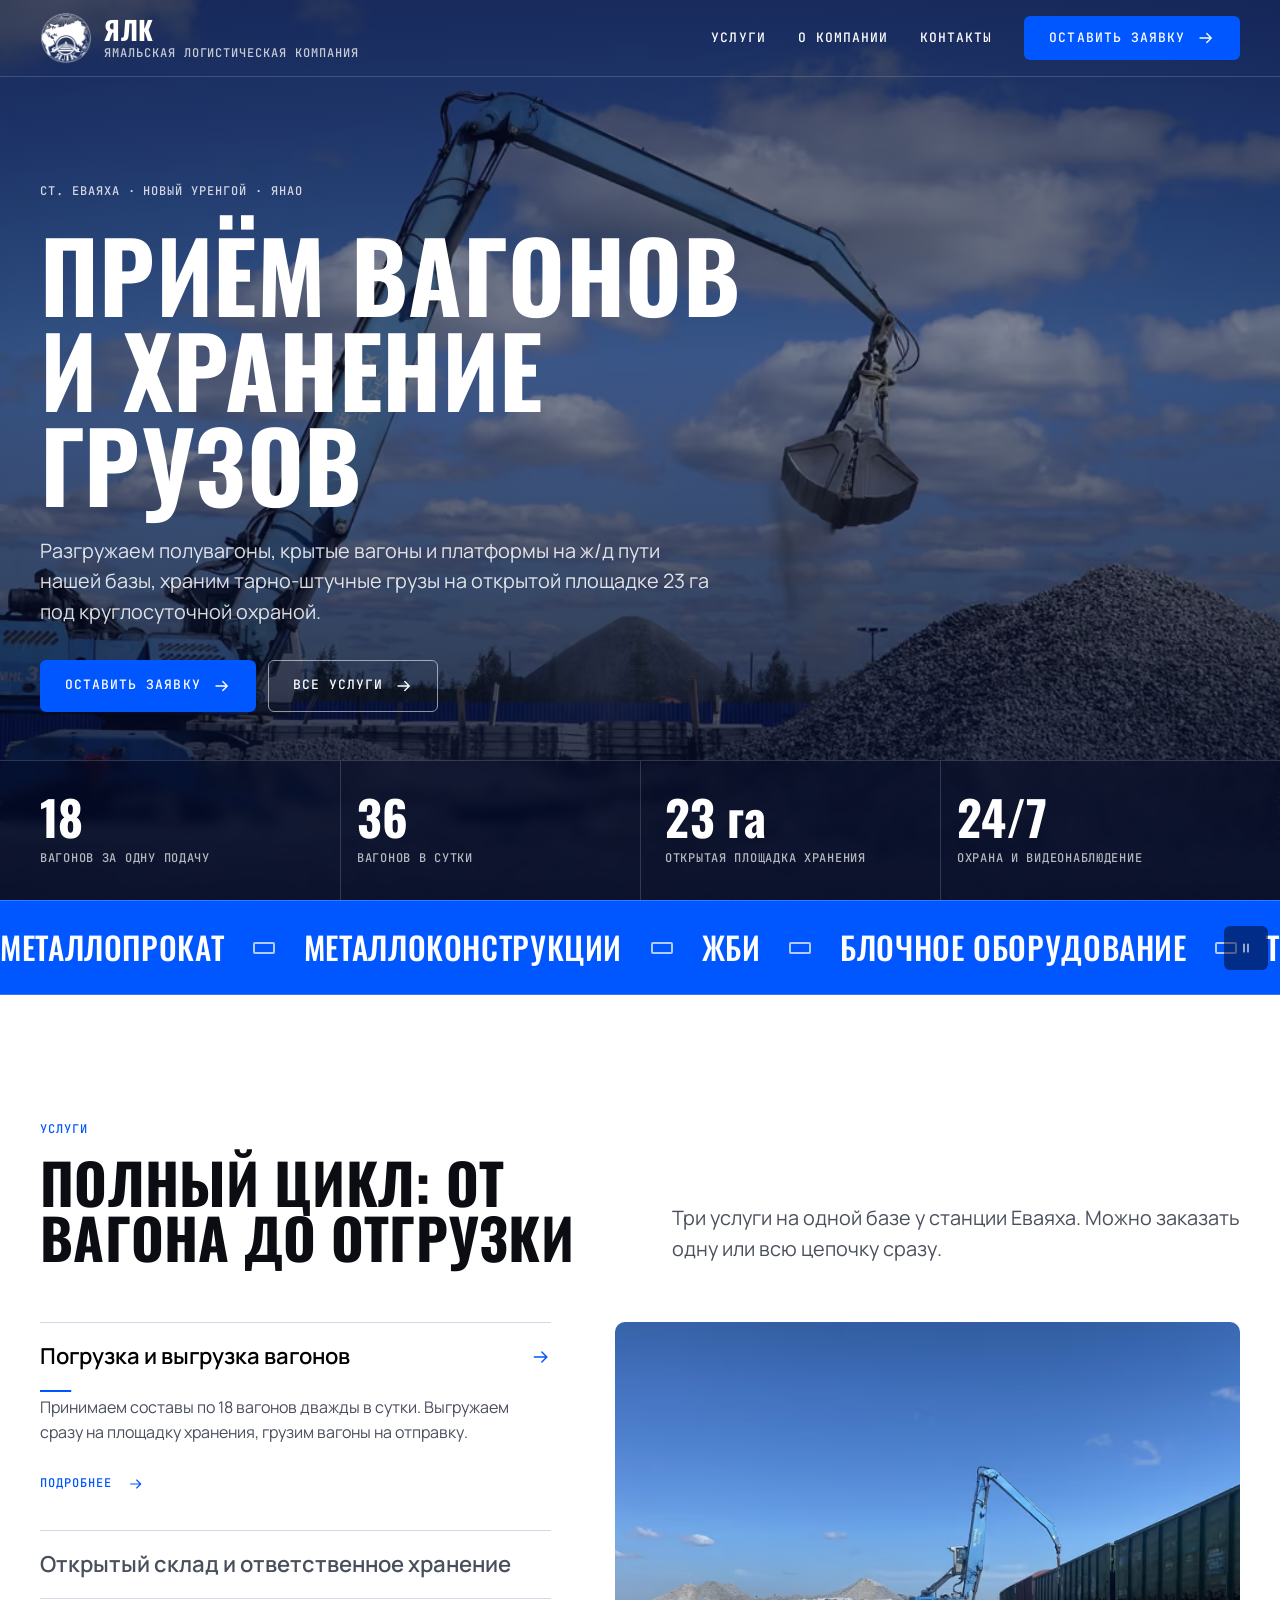
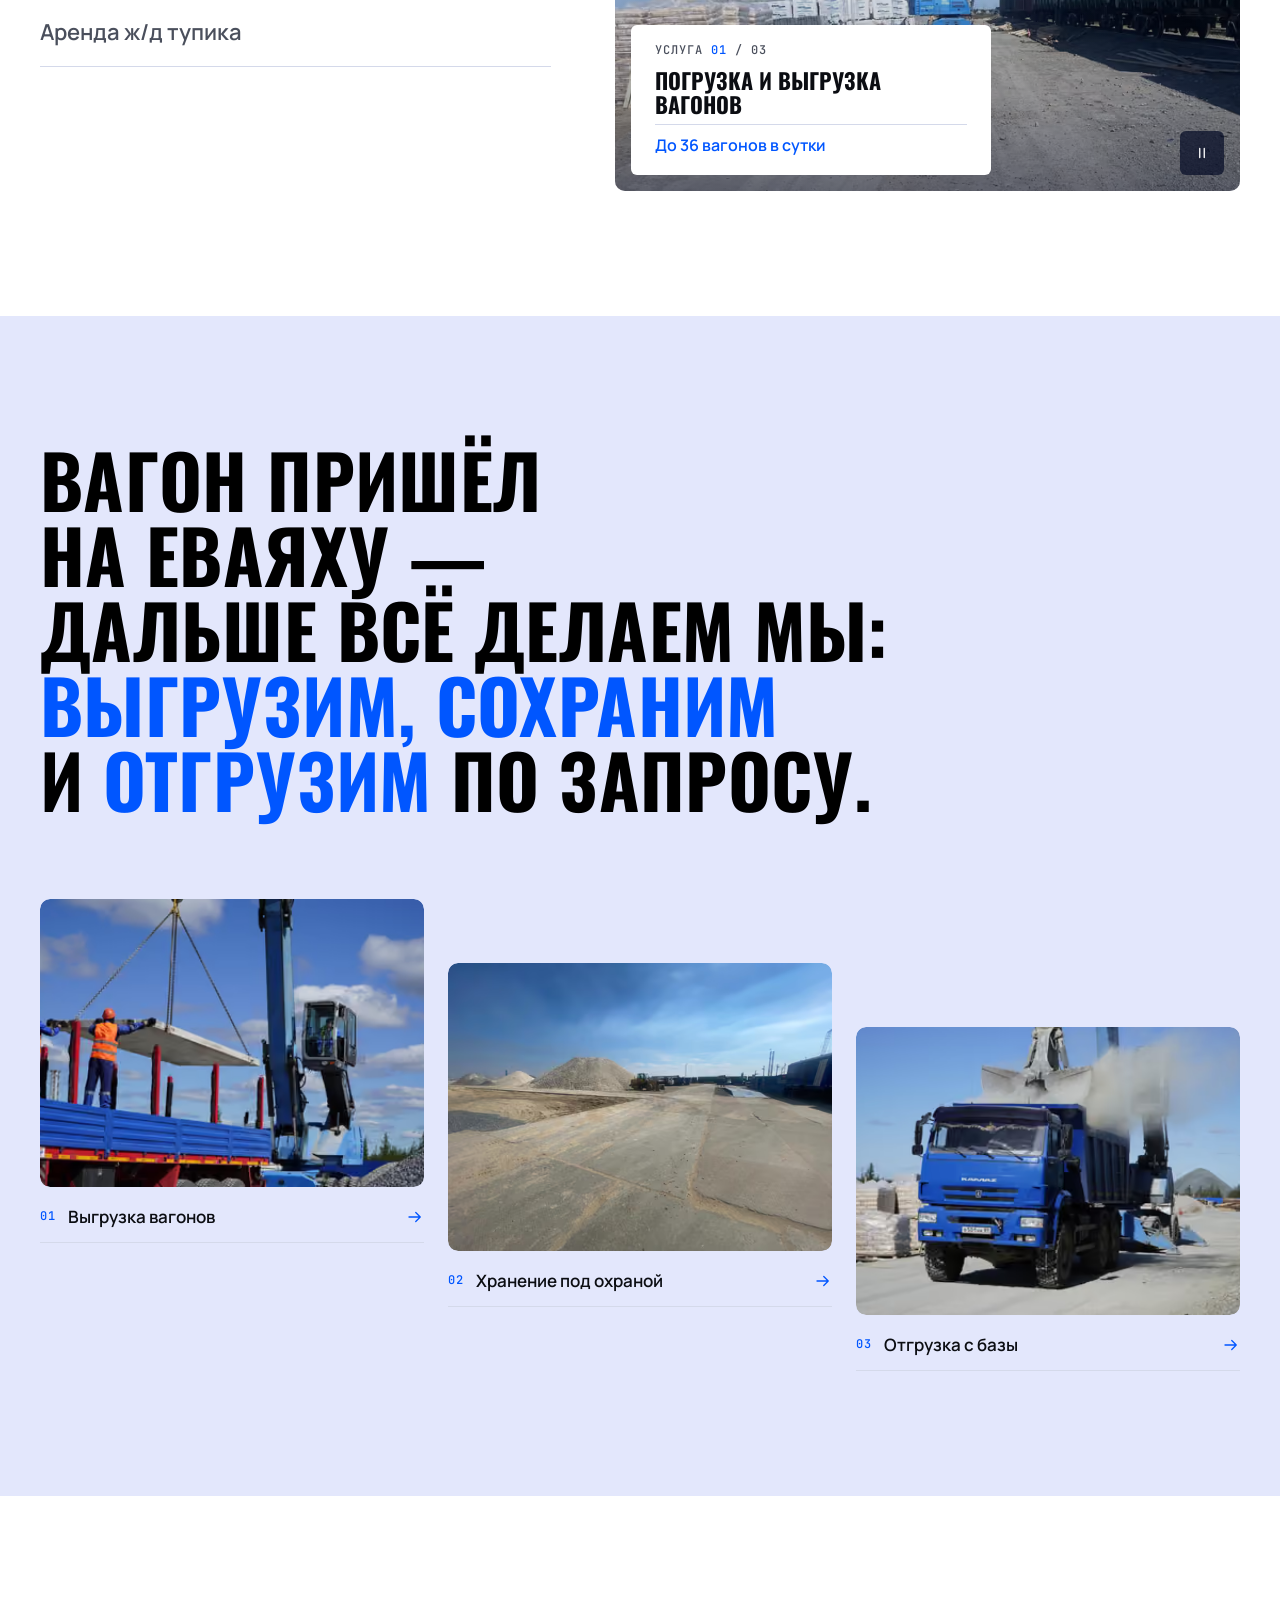
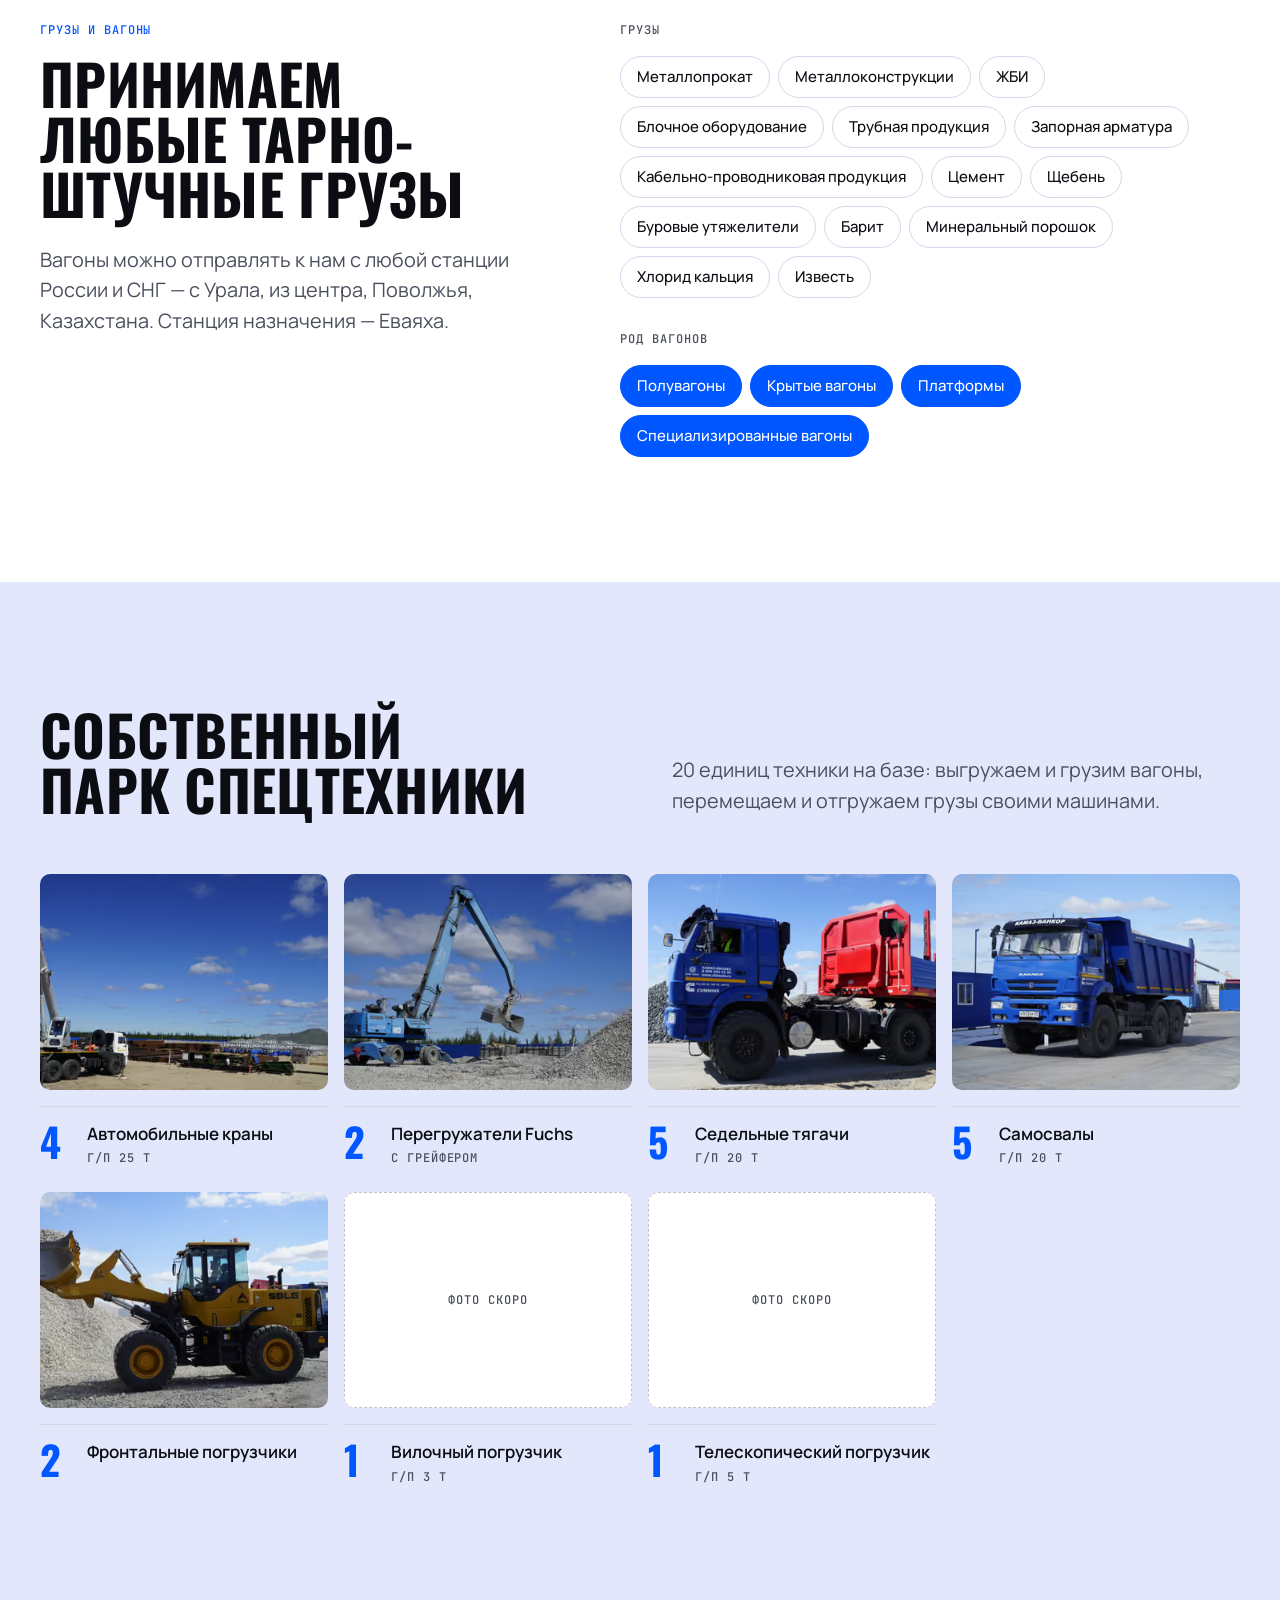
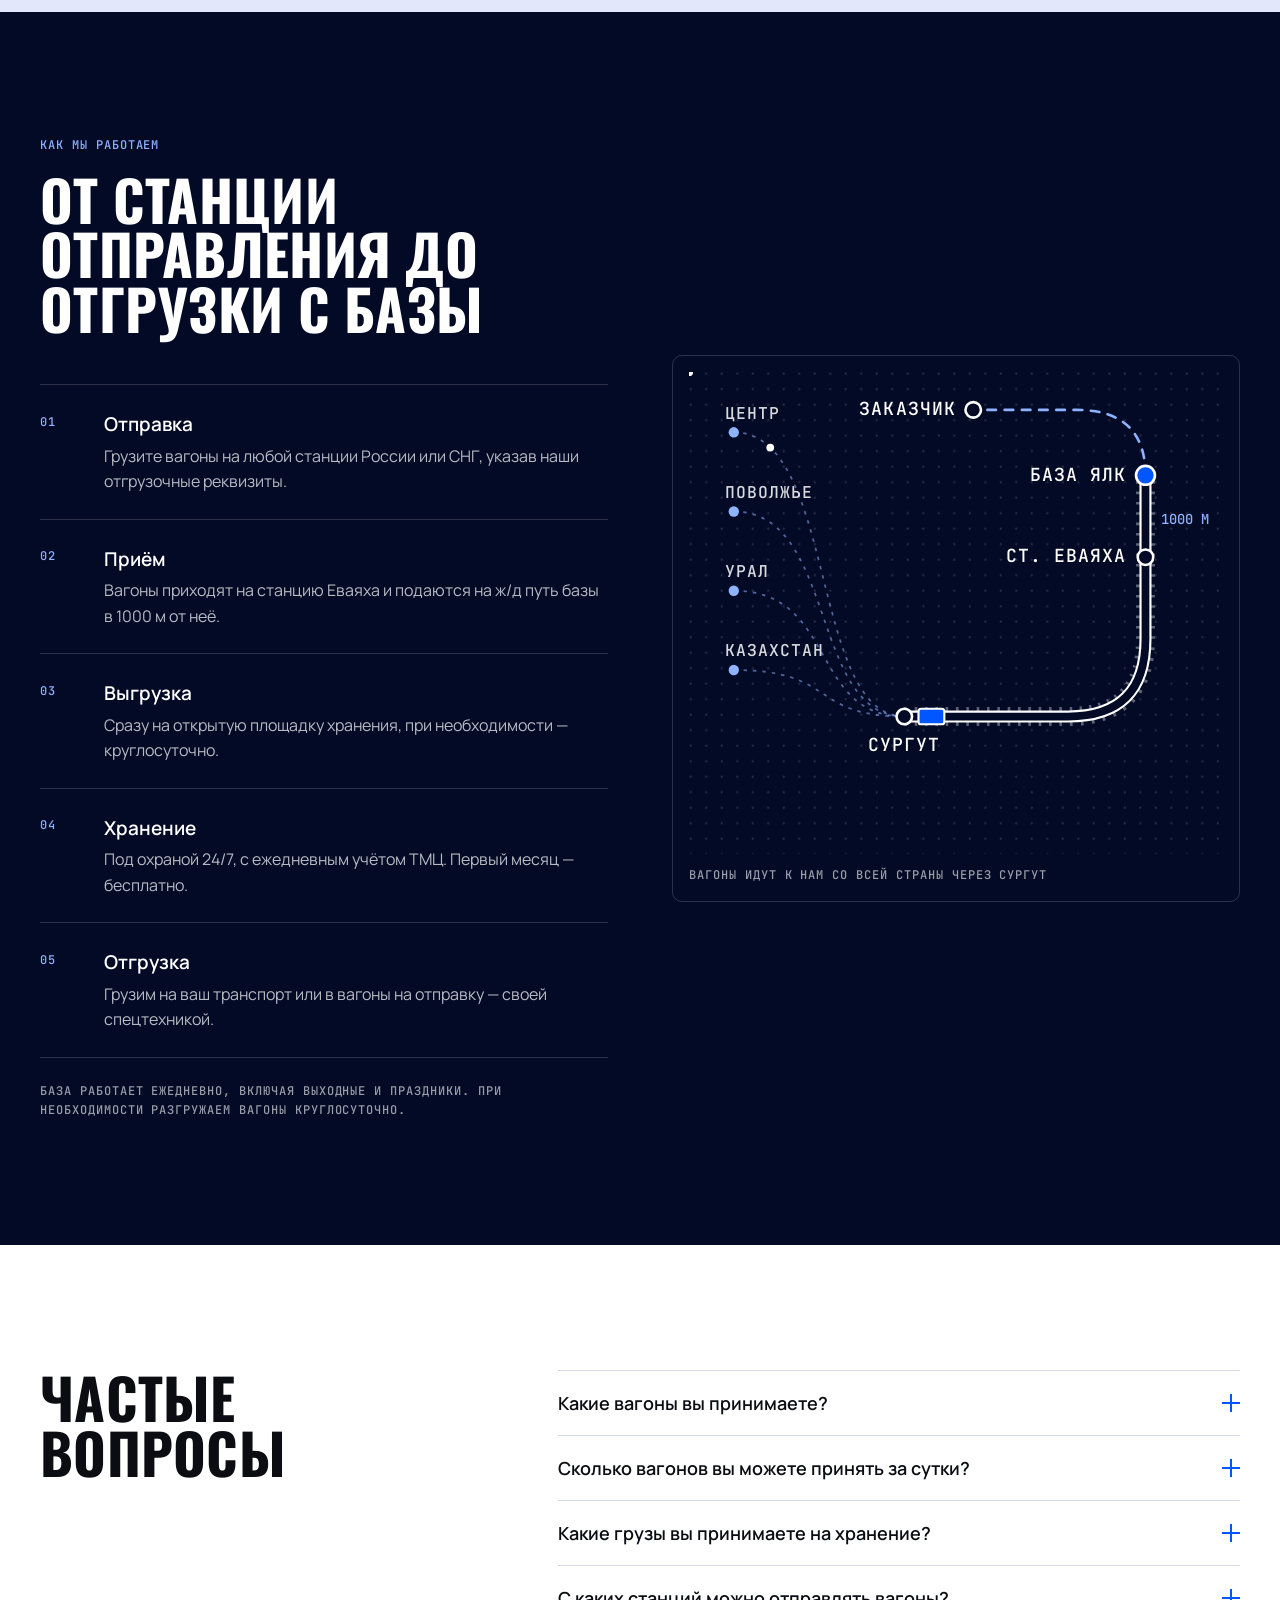
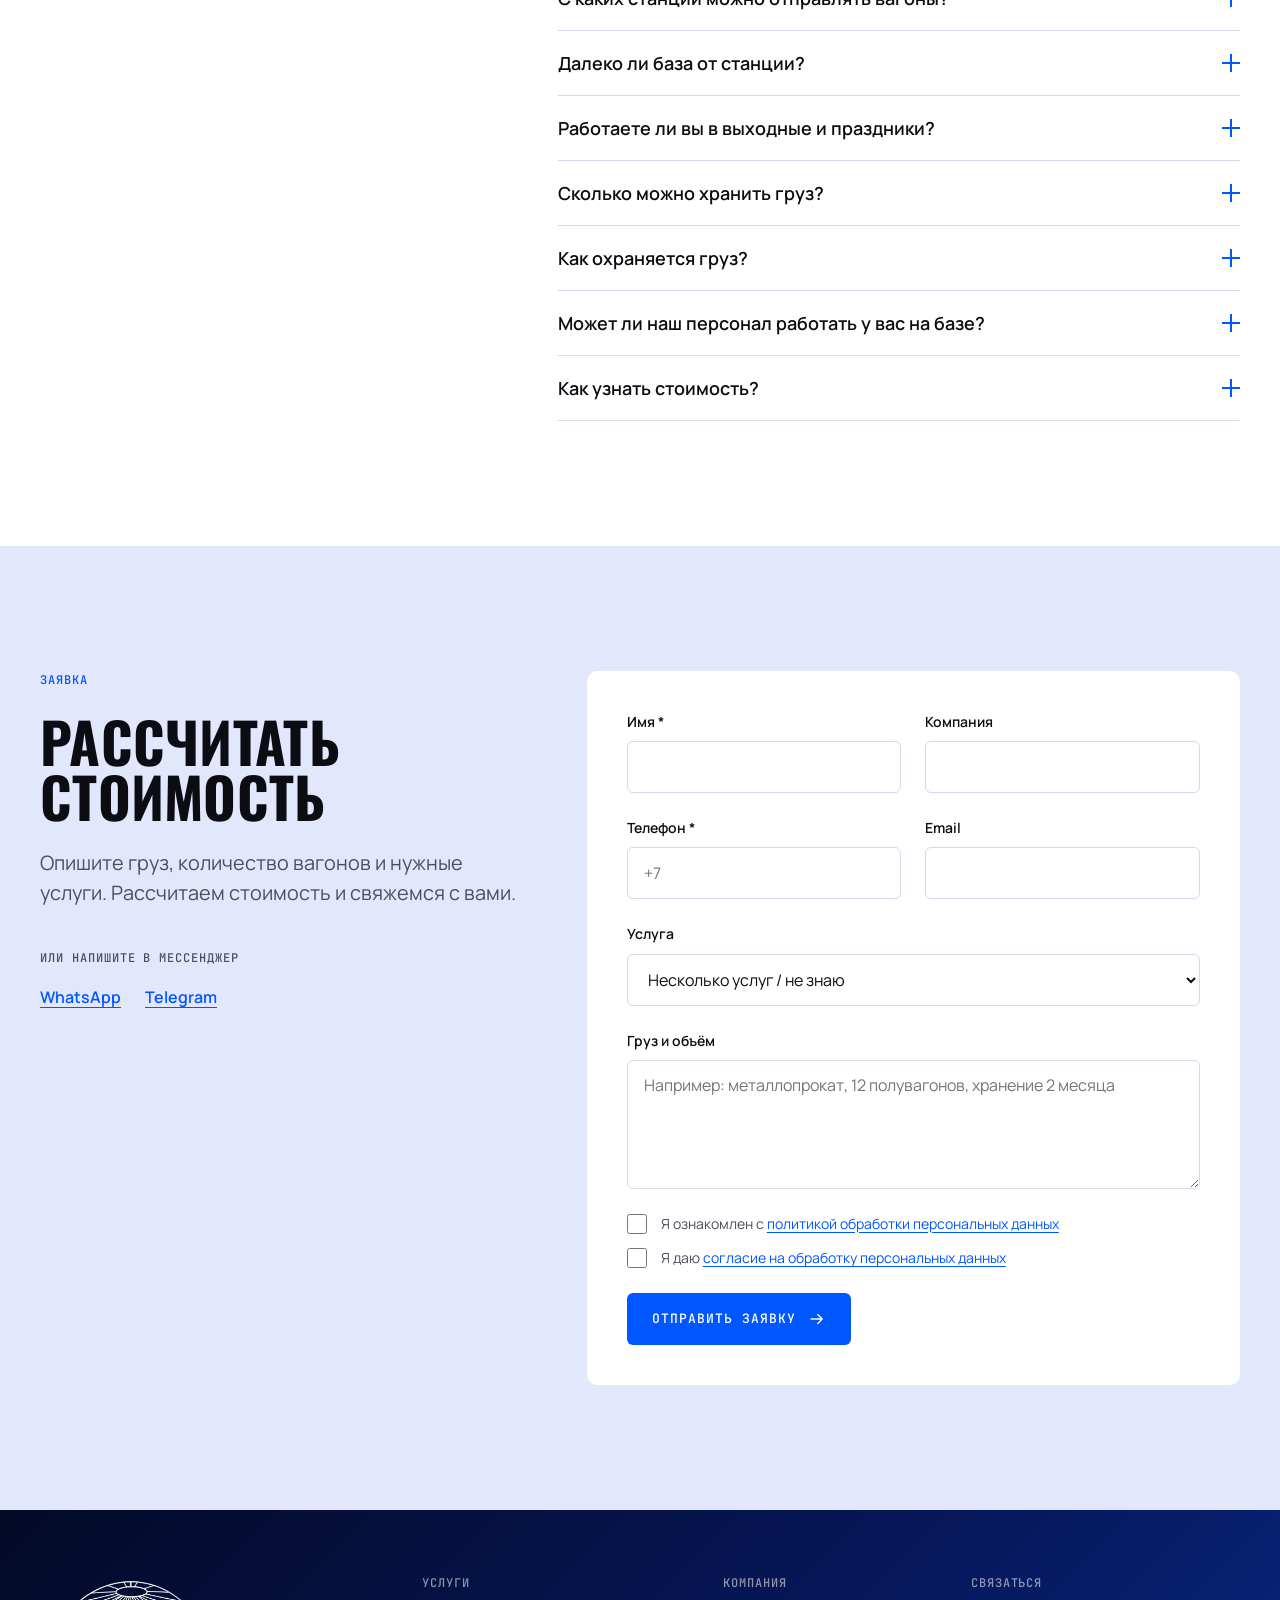
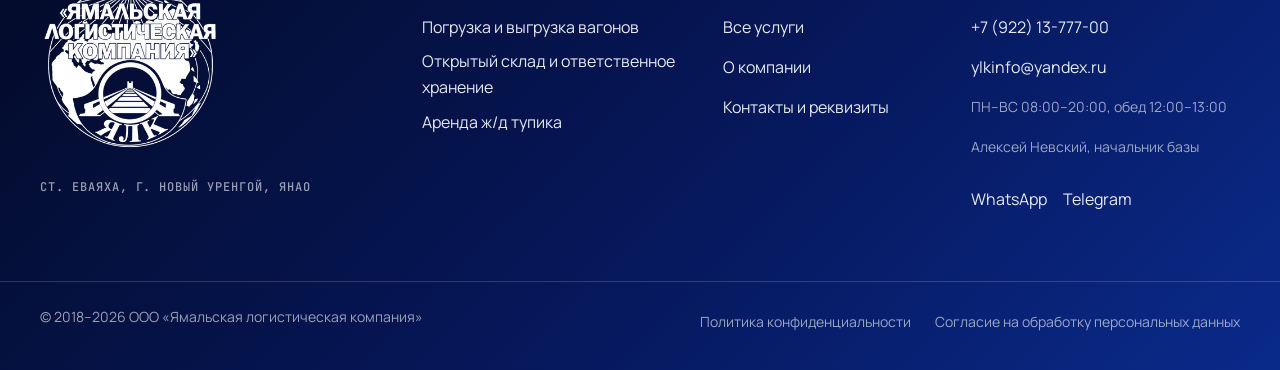
==== commit 5b798a33: "Плавное открытие фото, кнопка заявки на страницах без формы, 404 Co-Authored-By: Claude Opus 5.5 <no" ====
--- a/index.html
+++ b/index.html
@@ -1,5 +1,5 @@
 <!DOCTYPE html><html lang="ru"><head><meta charset="utf-8"><meta name="robots" content="noindex, nofollow"><meta name="viewport" content="width=device-width, initial-scale=1, viewport-fit=cover"><title>Приём вагонов и хранение грузов в Новом Уренгое — ЯЛК</title><meta name="description" content="Погрузка и выгрузка ж/д вагонов на станции Еваяха, открытый склад 23 га, ответственное хранение, аренда ж/д тупика. ООО «Ямальская логистическая компания», Новый Уренгой."><meta name="theme-color" content="#030a26"><meta name="format-detection" content="telephone=no"><link rel="icon" href="./favicon.ico" sizes="48x48"><link rel="icon" href="./favicon-32.png" type="image/png" sizes="32x32"><link rel="apple-touch-icon" href="./apple-touch-icon.png"><link rel="manifest" href="./manifest.webmanifest"><meta property="og:type" content="website"><meta property="og:locale" content="ru_RU"><meta property="og:site_name" content="ЯЛК — Ямальская логистическая компания"><meta property="og:title" content="Приём вагонов и хранение грузов в Новом Уренгое — ЯЛК"><meta property="og:description" content="Погрузка и выгрузка ж/д вагонов на станции Еваяха, открытый склад 23 га, ответственное хранение, аренда ж/д тупика. ООО «Ямальская логистическая компания», Новый Уренгой."><meta property="og:url" content="https://ylk-novyi-urengoi.ru/"><meta property="og:image" content="https://ylk-novyi-urengoi.ru/og.jpg"><meta property="og:image:width" content="1200"><meta property="og:image:height" content="630"><meta name="twitter:card" content="summary_large_image"><script type="application/ld+json">{"@context":"https://schema.org","@type":"LocalBusiness","name":"ООО «Ямальская логистическая компания»","alternateName":"ЯЛК","url":"https://ylk-novyi-urengoi.ru/","logo":"https://ylk-novyi-urengoi.ru/icon-512.png","image":"https://ylk-novyi-urengoi.ru/og.jpg","description":"Погрузка и выгрузка ж/д вагонов, открытый склад и ответственное хранение грузов на станции Еваяха в Новом Уренгое.","areaServed":"Новый Уренгой, ЯНАО","foundingDate":"2018","taxID":"8904087948","identifier":"1188901005050","openingHours":"Mo-Su 08:00-20:00","address":{"@type":"PostalAddress","streetAddress":"Северная магистраль, 4/1","addressLocality":"Новый Уренгой","addressRegion":"ЯНАО","addressCountry":"RU"},"telephone":"+7 (922) 13-777-00","email":"ylkinfo@yandex.ru","makesOffer":[{"@type":"Offer","itemOffered":{"@type":"Service","name":"Погрузка и выгрузка вагонов"}},{"@type":"Offer","itemOffered":{"@type":"Service","name":"Открытый склад и ответственное хранение"}},{"@type":"Offer","itemOffered":{"@type":"Service","name":"Аренда ж/д тупика"}}]}</script><script>document.documentElement.classList.add('js');</script><link rel="stylesheet" href="./_astro/Base.C-Upp1hf.css"><style>.cargo__grid[data-astro-cid-ot654nju]{gap:var(--s-7);display:grid}@media (width>=900px){.cargo__grid[data-astro-cid-ot654nju]{gap:var(--s-8);grid-template-columns:minmax(0,1fr) minmax(0,1.2fr)}}.cargo__lead[data-astro-cid-ot654nju]{margin-top:var(--s-5)}.cargo__eyebrow[data-astro-cid-ot654nju]{margin-bottom:var(--s-4);color:var(--c-blue)}.cargo__lists[data-astro-cid-ot654nju]{gap:var(--s-6);display:grid}.cargo__label[data-astro-cid-ot654nju]{margin-bottom:var(--s-4);color:var(--c-muted)}.chips[data-astro-cid-ot654nju]{gap:var(--s-2);flex-wrap:wrap;display:flex}.chip[data-astro-cid-ot654nju]{padding:var(--s-2) var(--s-4);border:1px solid var(--c-line);background:var(--c-white);border-radius:999px;font-size:.9375rem;font-weight:500}.chip--solid[data-astro-cid-ot654nju]{background:var(--c-blue);border-color:var(--c-blue);color:var(--c-white)}
-</style><link rel="stylesheet" href="./_astro/index.Dh9Sugo1.css"><link rel="stylesheet" href="./_astro/Faq.D7yXaZTI.css"><style>.fleet__grid[data-astro-cid-rm4dyk5j]{gap:var(--s-6) var(--s-3);grid-template-columns:repeat(2,minmax(0,1fr));display:grid}.fleet__card[data-astro-cid-rm4dyk5j]{min-width:0}.fleet__name[data-astro-cid-rm4dyk5j]{overflow-wrap:anywhere}@media (width>=560px){.fleet__grid[data-astro-cid-rm4dyk5j]{gap:var(--s-5) var(--s-4)}}@media (width<=559px){.fleet__count[data-astro-cid-rm4dyk5j]{font-size:2rem}.fleet__body[data-astro-cid-rm4dyk5j]{gap:var(--s-2);flex-direction:column}.fleet__name[data-astro-cid-rm4dyk5j]{font-size:.9375rem}}@media (width>=1100px){.fleet__grid[data-astro-cid-rm4dyk5j]{grid-template-columns:repeat(4,minmax(0,1fr))}}.fleet__photo[data-astro-cid-rm4dyk5j]{aspect-ratio:4/3;border-radius:var(--radius-lg);background:var(--c-lavender);overflow:hidden}.fleet__nophoto[data-astro-cid-rm4dyk5j]{height:100%;color:var(--c-muted);place-items:center;display:grid}.fleet__photo[data-astro-cid-rm4dyk5j] img{object-fit:cover;width:100%;height:100%;transition:transform .9s var(--ease-out)}@media (hover:hover){.fleet__card[data-astro-cid-rm4dyk5j]:hover img{transform:scale(1.04)}}.fleet__body[data-astro-cid-rm4dyk5j]{align-items:flex-start;gap:var(--s-4);padding-top:var(--s-4);border-top:1px solid var(--c-line);margin-top:var(--s-4);display:flex}.fleet__count[data-astro-cid-rm4dyk5j]{font-family:var(--f-display);color:var(--c-blue);min-width:1.4ch;font-size:2.5rem;font-weight:700;line-height:.9}.fleet__name[data-astro-cid-rm4dyk5j]{font-size:1.0625rem;font-weight:600;line-height:1.3}.fleet__spec[data-astro-cid-rm4dyk5j]{margin-top:var(--s-1);color:var(--c-muted)}
+</style><link rel="stylesheet" href="./_astro/index.Dh9Sugo1.css"><link rel="stylesheet" href="./_astro/Faq.D7yXaZTI.css"><style>.fleet__grid[data-astro-cid-rm4dyk5j]{gap:var(--s-6) var(--s-3);grid-template-columns:repeat(2,minmax(0,1fr));display:grid}.fleet__card[data-astro-cid-rm4dyk5j]{min-width:0}.fleet__name[data-astro-cid-rm4dyk5j]{overflow-wrap:anywhere}@media (width>=560px){.fleet__grid[data-astro-cid-rm4dyk5j]{gap:var(--s-5) var(--s-4)}}@media (width<=559px){.fleet__count[data-astro-cid-rm4dyk5j]{font-size:2rem}.fleet__body[data-astro-cid-rm4dyk5j]{gap:var(--s-2);flex-direction:column}.fleet__name[data-astro-cid-rm4dyk5j]{font-size:.9375rem}}@media (width>=1100px){.fleet__grid[data-astro-cid-rm4dyk5j]{grid-template-columns:repeat(4,minmax(0,1fr))}}.fleet__photo[data-astro-cid-rm4dyk5j]{aspect-ratio:4/3;border-radius:var(--radius-lg);background:var(--c-lavender);overflow:hidden}.fleet__nophoto[data-astro-cid-rm4dyk5j]{border-radius:inherit;background:var(--c-white);height:100%;color:var(--c-muted);border:1px dashed #030a2640;place-items:center;display:grid}.fleet__photo[data-astro-cid-rm4dyk5j] img{object-fit:cover;width:100%;height:100%;transition:transform .9s var(--ease-out)}@media (hover:hover){.fleet__card[data-astro-cid-rm4dyk5j]:hover img{transform:scale(1.04)}}.fleet__body[data-astro-cid-rm4dyk5j]{align-items:flex-start;gap:var(--s-4);padding-top:var(--s-4);border-top:1px solid var(--c-line);margin-top:var(--s-4);display:flex}.fleet__count[data-astro-cid-rm4dyk5j]{font-family:var(--f-display);color:var(--c-blue);min-width:1.4ch;font-size:2.5rem;font-weight:700;line-height:.9}.fleet__name[data-astro-cid-rm4dyk5j]{font-size:1.0625rem;font-weight:600;line-height:1.3}.fleet__spec[data-astro-cid-rm4dyk5j]{margin-top:var(--s-1);color:var(--c-muted)}
 .lead-form__grid[data-astro-cid-sevzbneq]{gap:var(--s-7);display:grid}@media (width>=960px){.lead-form__grid[data-astro-cid-sevzbneq]{gap:var(--s-8);grid-template-columns:minmax(0,.85fr) minmax(0,1.15fr);align-items:start}}.lead-form__intro[data-astro-cid-sevzbneq]{gap:var(--s-5);display:grid}.lead-form__eyebrow[data-astro-cid-sevzbneq]{color:var(--c-blue)}.lead-form__alt[data-astro-cid-sevzbneq]{gap:var(--s-2);margin-top:var(--s-4);color:var(--c-muted);display:grid}.lead-form__alt[data-astro-cid-sevzbneq] ul[data-astro-cid-sevzbneq]{gap:var(--s-5);display:flex}.lead-form__alt[data-astro-cid-sevzbneq] a[data-astro-cid-sevzbneq]{min-height:44px;color:var(--c-blue);text-underline-offset:4px;align-items:center;font-weight:600;text-decoration:underline;display:inline-flex}.form[data-astro-cid-sevzbneq]{gap:var(--s-5);background:var(--c-white);border-radius:var(--radius-lg);padding:clamp(1.25rem,1rem + 2vw,2.5rem);display:grid}.form__row[data-astro-cid-sevzbneq]{gap:var(--s-5);display:grid}@media (width>=640px){.form__row[data-astro-cid-sevzbneq]{grid-template-columns:1fr 1fr}}.field[data-astro-cid-sevzbneq]{gap:var(--s-2);display:grid}.field[data-astro-cid-sevzbneq] label[data-astro-cid-sevzbneq]{font-size:var(--t-small);font-weight:600}.field[data-astro-cid-sevzbneq] input[data-astro-cid-sevzbneq],.field[data-astro-cid-sevzbneq] select[data-astro-cid-sevzbneq],.field[data-astro-cid-sevzbneq] textarea[data-astro-cid-sevzbneq]{width:100%;min-height:52px;padding:var(--s-3) var(--s-4);border:1.5px solid var(--c-line);border-radius:var(--radius);background:var(--c-white);transition:border-color var(--d-fast) var(--ease);font-size:1rem}.field[data-astro-cid-sevzbneq] textarea[data-astro-cid-sevzbneq]{resize:vertical;min-height:120px}.field[data-astro-cid-sevzbneq] input[data-astro-cid-sevzbneq]:focus-visible,.field[data-astro-cid-sevzbneq] select[data-astro-cid-sevzbneq]:focus-visible,.field[data-astro-cid-sevzbneq] textarea[data-astro-cid-sevzbneq]:focus-visible{border-color:var(--c-blue);outline:none;box-shadow:0 0 0 3px #0056ff2e}.field[data-astro-cid-sevzbneq] [data-astro-cid-sevzbneq][aria-invalid=true]{border-color:var(--c-danger)}.field__err[data-astro-cid-sevzbneq]{font-size:var(--t-small);color:var(--c-danger)}.form__checks[data-astro-cid-sevzbneq]{gap:var(--s-3);display:grid}.check[data-astro-cid-sevzbneq]{gap:var(--s-3);font-size:var(--t-small);color:var(--c-muted);cursor:pointer;grid-template-columns:22px 1fr;align-items:start;display:grid}.check[data-astro-cid-sevzbneq] input[data-astro-cid-sevzbneq]{width:20px;height:20px;accent-color:var(--c-blue);margin:1px 0 0}.check[data-astro-cid-sevzbneq] a[data-astro-cid-sevzbneq]{color:var(--c-blue);text-underline-offset:3px;text-decoration:underline}.form__submit[data-astro-cid-sevzbneq]{align-items:center;gap:var(--s-4);flex-wrap:wrap;display:flex}.form__status[data-astro-cid-sevzbneq]{font-size:var(--t-small);color:var(--c-muted)}.form__status[data-astro-cid-sevzbneq][data-state=ok]{color:var(--c-success)}.form__status[data-astro-cid-sevzbneq][data-state=error]{color:var(--c-danger)}
 .ticker[data-astro-cid-u6vsyxkm]{background:var(--c-blue);color:var(--c-white);border-block:1px solid #fff3;align-items:center;display:flex;position:relative;overflow:hidden}.ticker__track[data-astro-cid-u6vsyxkm]{width:max-content;animation:60s linear infinite ticker;display:flex}.ticker__list[data-astro-cid-u6vsyxkm]{margin:0;padding:0;list-style:none;display:flex}.ticker__item[data-astro-cid-u6vsyxkm]{white-space:nowrap;font-family:var(--f-display);letter-spacing:.02em;text-transform:uppercase;align-items:center;padding-block:clamp(.9rem,.7rem + .8vw,1.4rem);font-size:clamp(1.25rem,1rem + 1.2vw,2rem);font-weight:500;display:flex}.ticker__sep[data-astro-cid-u6vsyxkm]{border:2px solid #ffffffb3;border-radius:2px;width:22px;height:12px;margin-inline:clamp(1.25rem,1rem + 1vw,2rem)}.ticker[data-astro-cid-u6vsyxkm][data-paused] .ticker__track[data-astro-cid-u6vsyxkm],.ticker[data-astro-cid-u6vsyxkm][data-offscreen] .ticker__track[data-astro-cid-u6vsyxkm]{animation-play-state:paused}.ticker__toggle[data-astro-cid-u6vsyxkm]{right:var(--s-3);border-radius:var(--radius);width:44px;height:44px;color:var(--c-white);cursor:pointer;background:#030a268c;border:0;place-items:center;display:grid;position:absolute}@media (hover:hover) and (pointer:fine){.ticker[data-astro-cid-u6vsyxkm]:hover .ticker__track[data-astro-cid-u6vsyxkm]{animation-play-state:paused}}@keyframes ticker{to{transform:translate(-50%)}}@media (prefers-reduced-motion:reduce){.ticker__track[data-astro-cid-u6vsyxkm]{animation:none}.ticker__toggle[data-astro-cid-u6vsyxkm]{display:none}}
 </style></head><body><a class="skip-link" href="#main">Перейти к содержанию</a><header class="header" data-overlay data-header data-astro-cid-nen7h5rs><div class="container header__bar" data-astro-cid-nen7h5rs><a class="brand" href="./" aria-label="ООО «Ямальская логистическая компания» — на главную" data-astro-cid-nen7h5rs><span class="brand__mark" data-astro-cid-nen7h5rs><img src="./_astro/yalc-header-white-2000.Bx3GIMK3_1RJU2K.webp" alt loading="eager" data-astro-cid-nen7h5rs="true" decoding="async" width="112" height="112" class="brand__logo brand__logo--white"><img src="./_astro/yalc-header-blue-2000.CWZy5vtB_1dJcQ1.webp" alt loading="eager" data-astro-cid-nen7h5rs="true" decoding="async" width="112" height="112" class="brand__logo brand__logo--blue"></span><span class="brand__text" data-astro-cid-nen7h5rs><span class="brand__name" data-astro-cid-nen7h5rs>ЯЛК</span><span class="brand__sub" data-astro-cid-nen7h5rs>Ямальская логистическая компания</span></span></a><nav class="nav" aria-label="Основное меню" data-astro-cid-nen7h5rs><ul role="list" class="nav__list" data-astro-cid-nen7h5rs><li data-astro-cid-nen7h5rs><a href="./uslugi/" class="nav__link" data-astro-cid-nen7h5rs>Услуги</a></li><li data-astro-cid-nen7h5rs><a href="./o-kompanii/" class="nav__link" data-astro-cid-nen7h5rs>О компании</a></li><li data-astro-cid-nen7h5rs><a href="./kontakty/" class="nav__link" data-astro-cid-nen7h5rs>Контакты</a></li></ul><a href="#zayavka" data-astro-cid-nen7h5rs="true" data-astro-cid-ekguhzzh="true" class="btn btn--primary nav__cta"><span data-astro-cid-ekguhzzh>Оставить заявку</span><svg class="btn__arrow" width="18" height="18" viewBox="0 0 24 24" fill="none" stroke="currentColor" stroke-width="1.75" stroke-linecap="round" stroke-linejoin="round" aria-hidden="true" focusable="false"><path d="M4 12h15M13 6l6 6-6 6"/></svg></a></nav><button class="burger swap" type="button" aria-expanded="false" aria-controls="mobile-menu" data-burger data-astro-cid-nen7h5rs><span class="sr-only" data-astro-cid-nen7h5rs>Открыть меню</span><svg class="swap__off" width="26" height="26" viewBox="0 0 24 24" fill="none" stroke="currentColor" stroke-width="1.75" stroke-linecap="round" stroke-linejoin="round" aria-hidden="true" focusable="false"><path d="M3 7h18M3 12h18M3 17h18"/></svg><svg class="swap__on" width="26" height="26" viewBox="0 0 24 24" fill="none" stroke="currentColor" stroke-width="1.75" stroke-linecap="round" stroke-linejoin="round" aria-hidden="true" focusable="false"><path d="M6 6l12 12M18 6L6 18"/></svg></button></div><div class="mobile" id="mobile-menu" hidden data-mobile data-astro-cid-nen7h5rs><div class="container mobile__inner" data-astro-cid-nen7h5rs><p class="mono mobile__label" data-astro-cid-nen7h5rs>Услуги</p><ul role="list" class="mobile__services" data-astro-cid-nen7h5rs><li data-astro-cid-nen7h5rs><a href="./uslugi/priem-i-razgruzka-vagonov/" data-astro-cid-nen7h5rs>Погрузка и выгрузка вагонов</a></li><li data-astro-cid-nen7h5rs><a href="./uslugi/obrabotka-i-hranenie-gruzov/" data-astro-cid-nen7h5rs>Открытый склад и ответственное хранение</a></li><li data-astro-cid-nen7h5rs><a href="./uslugi/arenda-zhd-tupika/" data-astro-cid-nen7h5rs>Аренда ж/д тупика</a></li></ul><ul role="list" class="mobile__nav" data-astro-cid-nen7h5rs><li data-astro-cid-nen7h5rs><a href="./uslugi/" data-astro-cid-nen7h5rs>Услуги</a></li><li data-astro-cid-nen7h5rs><a href="./o-kompanii/" data-astro-cid-nen7h5rs>О компании</a></li><li data-astro-cid-nen7h5rs><a href="./kontakty/" data-astro-cid-nen7h5rs>Контакты</a></li></ul><a href="#zayavka" data-close-menu="true" data-astro-cid-nen7h5rs="true" data-astro-cid-ekguhzzh="true" class="btn btn--primary mobile__cta"><span data-astro-cid-ekguhzzh>Оставить заявку</span><svg class="btn__arrow" width="18" height="18" viewBox="0 0 24 24" fill="none" stroke="currentColor" stroke-width="1.75" stroke-linecap="round" stroke-linejoin="round" aria-hidden="true" focusable="false"><path d="M4 12h15M13 6l6 6-6 6"/></svg></a></div></div></header><script type="module">var e=document.querySelector(`[data-header]`),t=e.querySelector(`[data-burger]`),n=e.querySelector(`[data-mobile]`),r=()=>e.classList.toggle(`is-scrolled`,window.scrollY>24);r(),window.addEventListener(`scroll`,r,{passive:!0});var i=r=>{t.setAttribute(`aria-expanded`,String(r)),t.toggleAttribute(`data-on`,r),t.querySelector(`.sr-only`).textContent=r?`Закрыть меню`:`Открыть меню`,n.hidden=!r,e.classList.toggle(`is-open`,r),document.documentElement.style.overflow=r?`hidden`:``,document.querySelectorAll(`main, footer, .skip-link`).forEach(e=>e.inert=r)};t.addEventListener(`click`,()=>i(t.getAttribute(`aria-expanded`)!==`true`)),n.addEventListener(`click`,e=>{e.target.closest(`a`)&&i(!1)}),document.addEventListener(`keydown`,n=>{n.key===`Escape`&&e.classList.contains(`is-open`)&&(i(!1),t.focus())}),window.matchMedia(`(min-width: 960px)`).addEventListener(`change`,e=>e.matches&&i(!1));</script><main id="main"><section class="hero on-dark" aria-labelledby="hero-title" data-astro-cid-i3irphx7><picture data-astro-cid-i3irphx7="true"><source srcset="./_astro/fuchs-shcheben.CdVGl3xq_Z2nvTcO.avif 768w, ./_astro/fuchs-shcheben.CdVGl3xq_ZNecKg.avif 1280w, ./_astro/fuchs-shcheben.CdVGl3xq_15rLvr.avif 1920w, ./_astro/fuchs-shcheben.CdVGl3xq_K1jR4.avif 2800w" type="image/avif" sizes="100vw"><source srcset="./_astro/fuchs-shcheben.CdVGl3xq_twFUr.webp 768w, ./_astro/fuchs-shcheben.CdVGl3xq_1HcGvY.webp 1280w, ./_astro/fuchs-shcheben.CdVGl3xq_Z2i3qNS.webp 1920w, ./_astro/fuchs-shcheben.CdVGl3xq_2rHflF.webp 2800w" type="image/webp" sizes="100vw"><img src="./_astro/fuchs-shcheben.CdVGl3xq_Z2gWzsf.jpg" srcset="./_astro/fuchs-shcheben.CdVGl3xq_Z1wJxpi.jpg 768w, ./_astro/fuchs-shcheben.CdVGl3xq_4P8Nk.jpg 1280w, ./_astro/fuchs-shcheben.CdVGl3xq_Z1Vw7NR.jpg 1920w, ./_astro/fuchs-shcheben.CdVGl3xq_Z2gWzsf.jpg 2800w" alt="Перегружатель Fuchs высыпает щебень из грейфера" sizes="100vw" loading="eager" fetchpriority="high" data-astro-cid-i3irphx7="true" decoding="async" width="2800" height="1575" class="hero__bg"></picture><div class="hero__scrim" aria-hidden="true" data-astro-cid-i3irphx7></div><div class="container hero__content" data-astro-cid-i3irphx7><p class="mono hero__eyebrow" style="--i:0" data-astro-cid-i3irphx7>Ст. Еваяха · Новый Уренгой · ЯНАО</p><h1 id="hero-title" class="display hero__title" style="--i:1" data-astro-cid-i3irphx7>Приём вагонов<br data-astro-cid-i3irphx7> и&nbsp;хранение грузов</h1><p class="lead hero__lead" style="--i:2" data-astro-cid-i3irphx7>Разгружаем полувагоны, крытые вагоны и&nbsp;платформы на&nbsp;ж/д пути нашей базы, храним тарно-штучные грузы на&nbsp;открытой площадке 23&nbsp;га под круглосуточной охраной.</p><div class="hero__actions" style="--i:3" data-astro-cid-i3irphx7><a href="#zayavka" data-astro-cid-i3irphx7="true" data-astro-cid-ekguhzzh="true" class="btn btn--primary"><span data-astro-cid-ekguhzzh>Оставить заявку</span><svg class="btn__arrow" width="18" height="18" viewBox="0 0 24 24" fill="none" stroke="currentColor" stroke-width="1.75" stroke-linecap="round" stroke-linejoin="round" aria-hidden="true" focusable="false"><path d="M4 12h15M13 6l6 6-6 6"/></svg></a><a href="./uslugi/" data-astro-cid-i3irphx7="true" data-astro-cid-ekguhzzh="true" class="btn btn--ghost-light"><span data-astro-cid-ekguhzzh>Все услуги</span><svg class="btn__arrow" width="18" height="18" viewBox="0 0 24 24" fill="none" stroke="currentColor" stroke-width="1.75" stroke-linecap="round" stroke-linejoin="round" aria-hidden="true" focusable="false"><path d="M4 12h15M13 6l6 6-6 6"/></svg></a></div></div><div class="hero__stats" data-astro-cid-i3irphx7><dl class="container stats" style="--i:4" data-astro-cid-i3irphx7><div class="stats__item" data-astro-cid-i3irphx7><dt class="mono stats__label" data-astro-cid-i3irphx7>вагонов за одну подачу</dt><dd class="stats__value" data-astro-cid-i3irphx7>18</dd></div><div class="stats__item" data-astro-cid-i3irphx7><dt class="mono stats__label" data-astro-cid-i3irphx7>вагонов в сутки</dt><dd class="stats__value" data-astro-cid-i3irphx7>36</dd></div><div class="stats__item" data-astro-cid-i3irphx7><dt class="mono stats__label" data-astro-cid-i3irphx7>открытая площадка хранения</dt><dd class="stats__value" data-astro-cid-i3irphx7>23 га</dd></div><div class="stats__item" data-astro-cid-i3irphx7><dt class="mono stats__label" data-astro-cid-i3irphx7>охрана и видеонаблюдение</dt><dd class="stats__value" data-astro-cid-i3irphx7>24/7</dd></div></dl></div></section><section class="ticker" aria-label="Какие грузы и вагоны принимаем" data-ticker data-astro-cid-u6vsyxkm><p class="sr-only" data-astro-cid-u6vsyxkm>Принимаем: Металлопрокат, Металлоконструкции, ЖБИ, Блочное оборудование, Трубная продукция, Запорная арматура, Кабельно-проводниковая продукция, Цемент, Щебень, Буровые утяжелители, Барит, Минеральный порошок, Хлорид кальция, Известь, Полувагоны, Крытые вагоны, Платформы, Специализированные вагоны.</p><div class="ticker__track" aria-hidden="true" data-astro-cid-u6vsyxkm><ul class="ticker__list" data-astro-cid-u6vsyxkm><li class="ticker__item" data-astro-cid-u6vsyxkm><span data-astro-cid-u6vsyxkm>Металлопрокат</span><span class="ticker__sep" data-astro-cid-u6vsyxkm></span></li><li class="ticker__item" data-astro-cid-u6vsyxkm><span data-astro-cid-u6vsyxkm>Металлоконструкции</span><span class="ticker__sep" data-astro-cid-u6vsyxkm></span></li><li class="ticker__item" data-astro-cid-u6vsyxkm><span data-astro-cid-u6vsyxkm>ЖБИ</span><span class="ticker__sep" data-astro-cid-u6vsyxkm></span></li><li class="ticker__item" data-astro-cid-u6vsyxkm><span data-astro-cid-u6vsyxkm>Блочное оборудование</span><span class="ticker__sep" data-astro-cid-u6vsyxkm></span></li><li class="ticker__item" data-astro-cid-u6vsyxkm><span data-astro-cid-u6vsyxkm>Трубная продукция</span><span class="ticker__sep" data-astro-cid-u6vsyxkm></span></li><li class="ticker__item" data-astro-cid-u6vsyxkm><span data-astro-cid-u6vsyxkm>Запорная арматура</span><span class="ticker__sep" data-astro-cid-u6vsyxkm></span></li><li class="ticker__item" data-astro-cid-u6vsyxkm><span data-astro-cid-u6vsyxkm>Кабельно-проводниковая продукция</span><span class="ticker__sep" data-astro-cid-u6vsyxkm></span></li><li class="ticker__item" data-astro-cid-u6vsyxkm><span data-astro-cid-u6vsyxkm>Цемент</span><span class="ticker__sep" data-astro-cid-u6vsyxkm></span></li><li class="ticker__item" data-astro-cid-u6vsyxkm><span data-astro-cid-u6vsyxkm>Щебень</span><span class="ticker__sep" data-astro-cid-u6vsyxkm></span></li><li class="ticker__item" data-astro-cid-u6vsyxkm><span data-astro-cid-u6vsyxkm>Буровые утяжелители</span><span class="ticker__sep" data-astro-cid-u6vsyxkm></span></li><li class="ticker__item" data-astro-cid-u6vsyxkm><span data-astro-cid-u6vsyxkm>Барит</span><span class="ticker__sep" data-astro-cid-u6vsyxkm></span></li><li class="ticker__item" data-astro-cid-u6vsyxkm><span data-astro-cid-u6vsyxkm>Минеральный порошок</span><span class="ticker__sep" data-astro-cid-u6vsyxkm></span></li><li class="ticker__item" data-astro-cid-u6vsyxkm><span data-astro-cid-u6vsyxkm>Хлорид кальция</span><span class="ticker__sep" data-astro-cid-u6vsyxkm></span></li><li class="ticker__item" data-astro-cid-u6vsyxkm><span data-astro-cid-u6vsyxkm>Известь</span><span class="ticker__sep" data-astro-cid-u6vsyxkm></span></li><li class="ticker__item" data-astro-cid-u6vsyxkm><span data-astro-cid-u6vsyxkm>Полувагоны</span><span class="ticker__sep" data-astro-cid-u6vsyxkm></span></li><li class="ticker__item" data-astro-cid-u6vsyxkm><span data-astro-cid-u6vsyxkm>Крытые вагоны</span><span class="ticker__sep" data-astro-cid-u6vsyxkm></span></li><li class="ticker__item" data-astro-cid-u6vsyxkm><span data-astro-cid-u6vsyxkm>Платформы</span><span class="ticker__sep" data-astro-cid-u6vsyxkm></span></li><li class="ticker__item" data-astro-cid-u6vsyxkm><span data-astro-cid-u6vsyxkm>Специализированные вагоны</span><span class="ticker__sep" data-astro-cid-u6vsyxkm></span></li></ul><ul class="ticker__list" data-astro-cid-u6vsyxkm><li class="ticker__item" data-astro-cid-u6vsyxkm><span data-astro-cid-u6vsyxkm>Металлопрокат</span><span class="ticker__sep" data-astro-cid-u6vsyxkm></span></li><li class="ticker__item" data-astro-cid-u6vsyxkm><span data-astro-cid-u6vsyxkm>Металлоконструкции</span><span class="ticker__sep" data-astro-cid-u6vsyxkm></span></li><li class="ticker__item" data-astro-cid-u6vsyxkm><span data-astro-cid-u6vsyxkm>ЖБИ</span><span class="ticker__sep" data-astro-cid-u6vsyxkm></span></li><li class="ticker__item" data-astro-cid-u6vsyxkm><span data-astro-cid-u6vsyxkm>Блочное оборудование</span><span class="ticker__sep" data-astro-cid-u6vsyxkm></span></li><li class="ticker__item" data-astro-cid-u6vsyxkm><span data-astro-cid-u6vsyxkm>Трубная продукция</span><span class="ticker__sep" data-astro-cid-u6vsyxkm></span></li><li class="ticker__item" data-astro-cid-u6vsyxkm><span data-astro-cid-u6vsyxkm>Запорная арматура</span><span class="ticker__sep" data-astro-cid-u6vsyxkm></span></li><li class="ticker__item" data-astro-cid-u6vsyxkm><span data-astro-cid-u6vsyxkm>Кабельно-проводниковая продукция</span><span class="ticker__sep" data-astro-cid-u6vsyxkm></span></li><li class="ticker__item" data-astro-cid-u6vsyxkm><span data-astro-cid-u6vsyxkm>Цемент</span><span class="ticker__sep" data-astro-cid-u6vsyxkm></span></li><li class="ticker__item" data-astro-cid-u6vsyxkm><span data-astro-cid-u6vsyxkm>Щебень</span><span class="ticker__sep" data-astro-cid-u6vsyxkm></span></li><li class="ticker__item" data-astro-cid-u6vsyxkm><span data-astro-cid-u6vsyxkm>Буровые утяжелители</span><span class="ticker__sep" data-astro-cid-u6vsyxkm></span></li><li class="ticker__item" data-astro-cid-u6vsyxkm><span data-astro-cid-u6vsyxkm>Барит</span><span class="ticker__sep" data-astro-cid-u6vsyxkm></span></li><li class="ticker__item" data-astro-cid-u6vsyxkm><span data-astro-cid-u6vsyxkm>Минеральный порошок</span><span class="ticker__sep" data-astro-cid-u6vsyxkm></span></li><li class="ticker__item" data-astro-cid-u6vsyxkm><span data-astro-cid-u6vsyxkm>Хлорид кальция</span><span class="ticker__sep" data-astro-cid-u6vsyxkm></span></li><li class="ticker__item" data-astro-cid-u6vsyxkm><span data-astro-cid-u6vsyxkm>Известь</span><span class="ticker__sep" data-astro-cid-u6vsyxkm></span></li><li class="ticker__item" data-astro-cid-u6vsyxkm><span data-astro-cid-u6vsyxkm>Полувагоны</span><span class="ticker__sep" data-astro-cid-u6vsyxkm></span></li><li class="ticker__item" data-astro-cid-u6vsyxkm><span data-astro-cid-u6vsyxkm>Крытые вагоны</span><span class="ticker__sep" data-astro-cid-u6vsyxkm></span></li><li class="ticker__item" data-astro-cid-u6vsyxkm><span data-astro-cid-u6vsyxkm>Платформы</span><span class="ticker__sep" data-astro-cid-u6vsyxkm></span></li><li class="ticker__item" data-astro-cid-u6vsyxkm><span data-astro-cid-u6vsyxkm>Специализированные вагоны</span><span class="ticker__sep" data-astro-cid-u6vsyxkm></span></li></ul></div><button type="button" class="ticker__toggle swap" data-ticker-toggle aria-label="Остановить бегущую строку" data-astro-cid-u6vsyxkm><svg class="swap__off" width="16" height="16" viewBox="0 0 24 24" fill="none" stroke="currentColor" stroke-width="1.75" stroke-linecap="round" stroke-linejoin="round" aria-hidden="true" focusable="false"><path d="M9 6v12M15 6v12"/></svg><svg class="swap__on" width="16" height="16" viewBox="0 0 24 24" fill="none" stroke="currentColor" stroke-width="1.75" stroke-linecap="round" stroke-linejoin="round" aria-hidden="true" focusable="false"><path d="M8 5.5v13l10.5-6.5z"/></svg></button></section><script type="module">document.querySelectorAll(`[data-ticker]`).forEach(e=>{let t=e.querySelector(`[data-ticker-toggle]`);t.addEventListener(`click`,()=>{let n=e.toggleAttribute(`data-paused`);t.toggleAttribute(`data-on`,n),t.setAttribute(`aria-label`,n?`Запустить бегущую строку`:`Остановить бегущую строку`)}),new IntersectionObserver(([t])=>e.toggleAttribute(`data-offscreen`,!t.isIntersecting)).observe(e)});</script><section class="section svc" aria-labelledby="svc-title" data-svc data-astro-cid-npmgfisa><div class="container" data-astro-cid-npmgfisa><div class="section-head section-head--split" data-astro-cid-npmgfisa><div data-astro-cid-npmgfisa><p class="mono svc__eyebrow" data-reveal data-astro-cid-npmgfisa>Услуги</p><h2 id="svc-title" class="display h2" data-reveal style="--i:1" data-astro-cid-npmgfisa>Полный цикл: от вагона до отгрузки</h2></div><p class="lead" data-reveal style="--i:2" data-astro-cid-npmgfisa>Три услуги на одной базе у станции Еваяха. Можно заказать одну или всю цепочку сразу.</p></div><div class="svc__grid" data-astro-cid-npmgfisa><ul role="list" class="svc__list" data-reveal data-astro-cid-npmgfisa><li class="svc__item" data-item data-active data-astro-cid-npmgfisa><h3 class="svc__heading" data-astro-cid-npmgfisa><button type="button" class="svc__trigger" id="svc-t-0" aria-expanded="true" aria-controls="svc-p-0" data-trigger data-astro-cid-npmgfisa><span data-astro-cid-npmgfisa>Погрузка и выгрузка вагонов</span><svg class="svc__arrow" width="20" height="20" viewBox="0 0 24 24" fill="none" stroke="currentColor" stroke-width="1.75" stroke-linecap="round" stroke-linejoin="round" aria-hidden="true" focusable="false"><path d="M4 12h15M13 6l6 6-6 6"/></svg><span class="svc__progress" aria-hidden="true" data-astro-cid-npmgfisa><span data-astro-cid-npmgfisa></span></span></button></h3><div class="svc__panel" id="svc-p-0" role="region" aria-labelledby="svc-t-0" data-astro-cid-npmgfisa><div class="svc__panel-inner" data-astro-cid-npmgfisa><p data-astro-cid-npmgfisa>Принимаем составы по 18 вагонов дважды в сутки. Выгружаем сразу на площадку хранения, грузим вагоны на отправку.</p><a href="./uslugi/priem-i-razgruzka-vagonov/" class="svc__more mono" data-astro-cid-npmgfisa>Подробнее<span class="sr-only" data-astro-cid-npmgfisa> об услуге «Погрузка и выгрузка вагонов»</span> <svg width="16" height="16" viewBox="0 0 24 24" fill="none" stroke="currentColor" stroke-width="1.75" stroke-linecap="round" stroke-linejoin="round" aria-hidden="true" focusable="false"><path d="M4 12h15M13 6l6 6-6 6"/></svg></a></div></div></li><li class="svc__item" data-item data-astro-cid-npmgfisa><h3 class="svc__heading" data-astro-cid-npmgfisa><button type="button" class="svc__trigger" id="svc-t-1" aria-expanded="false" aria-controls="svc-p-1" data-trigger data-astro-cid-npmgfisa><span data-astro-cid-npmgfisa>Открытый склад и ответственное хранение</span><svg class="svc__arrow" width="20" height="20" viewBox="0 0 24 24" fill="none" stroke="currentColor" stroke-width="1.75" stroke-linecap="round" stroke-linejoin="round" aria-hidden="true" focusable="false"><path d="M4 12h15M13 6l6 6-6 6"/></svg><span class="svc__progress" aria-hidden="true" data-astro-cid-npmgfisa><span data-astro-cid-npmgfisa></span></span></button></h3><div class="svc__panel" id="svc-p-1" role="region" aria-labelledby="svc-t-1" inert data-astro-cid-npmgfisa><div class="svc__panel-inner" data-astro-cid-npmgfisa><p data-astro-cid-npmgfisa>Открытая охраняемая площадка 23 га, ответственное хранение, ежедневный учёт ТМЦ заказчика.</p><a href="./uslugi/obrabotka-i-hranenie-gruzov/" class="svc__more mono" data-astro-cid-npmgfisa>Подробнее<span class="sr-only" data-astro-cid-npmgfisa> об услуге «Открытый склад и ответственное хранение»</span> <svg width="16" height="16" viewBox="0 0 24 24" fill="none" stroke="currentColor" stroke-width="1.75" stroke-linecap="round" stroke-linejoin="round" aria-hidden="true" focusable="false"><path d="M4 12h15M13 6l6 6-6 6"/></svg></a></div></div></li><li class="svc__item" data-item data-astro-cid-npmgfisa><h3 class="svc__heading" data-astro-cid-npmgfisa><button type="button" class="svc__trigger" id="svc-t-2" aria-expanded="false" aria-controls="svc-p-2" data-trigger data-astro-cid-npmgfisa><span data-astro-cid-npmgfisa>Аренда ж/д тупика</span><svg class="svc__arrow" width="20" height="20" viewBox="0 0 24 24" fill="none" stroke="currentColor" stroke-width="1.75" stroke-linecap="round" stroke-linejoin="round" aria-hidden="true" focusable="false"><path d="M4 12h15M13 6l6 6-6 6"/></svg><span class="svc__progress" aria-hidden="true" data-astro-cid-npmgfisa><span data-astro-cid-npmgfisa></span></span></button></h3><div class="svc__panel" id="svc-p-2" role="region" aria-labelledby="svc-t-2" inert data-astro-cid-npmgfisa><div class="svc__panel-inner" data-astro-cid-npmgfisa><p data-astro-cid-npmgfisa>Ж/д тупик с охраняемой площадкой для временного хранения любых тарно-штучных грузов.</p><a href="./uslugi/arenda-zhd-tupika/" class="svc__more mono" data-astro-cid-npmgfisa>Подробнее<span class="sr-only" data-astro-cid-npmgfisa> об услуге «Аренда ж/д тупика»</span> <svg width="16" height="16" viewBox="0 0 24 24" fill="none" stroke="currentColor" stroke-width="1.75" stroke-linecap="round" stroke-linejoin="round" aria-hidden="true" focusable="false"><path d="M4 12h15M13 6l6 6-6 6"/></svg></a></div></div></li></ul><div class="svc__media" data-reveal style="--i:1" data-astro-cid-npmgfisa><picture data-astro-cid-npmgfisa="true"><source srcset="./_astro/vagony-oblozhka.Bh1XJXcv_Z8p5C7.avif 640w, ./_astro/vagony-oblozhka.Bh1XJXcv_Z2gJ2zm.avif 960w, ./_astro/vagony-oblozhka.Bh1XJXcv_Z1BoiFX.avif 1400w" type="image/avif" sizes="(min-width: 900px) 55vw, 100vw"><source srcset="./_astro/vagony-oblozhka.Bh1XJXcv_2n1NE8.webp 640w, ./_astro/vagony-oblozhka.Bh1XJXcv_eGQGS.webp 960w, ./_astro/vagony-oblozhka.Bh1XJXcv_5hBMD.webp 1400w" type="image/webp" sizes="(min-width: 900px) 55vw, 100vw"><img src="./_astro/vagony-oblozhka.Bh1XJXcv_Z1nLR4l.jpg" srcset="./_astro/vagony-oblozhka.Bh1XJXcv_JEfVt.jpg 640w, ./_astro/vagony-oblozhka.Bh1XJXcv_Z1nEG0L.jpg 960w, ./_astro/vagony-oblozhka.Bh1XJXcv_qNUME.jpg 1400w" alt="Перегружатель у состава полувагонов на ж/д пути базы" sizes="(min-width: 900px) 55vw, 100vw" data-img="true" data-astro-cid-npmgfisa="true" loading="lazy" decoding="async" width="2800" height="1575" class="svc__img is-active"></picture><picture data-astro-cid-npmgfisa="true"><source srcset="./_astro/kpp-baza.lhIILOvp_Z102IlR.avif 640w, ./_astro/kpp-baza.lhIILOvp_9w8Xs.avif 960w, ./_astro/kpp-baza.lhIILOvp_Z20LL2U.avif 1400w" type="image/avif" sizes="(min-width: 900px) 55vw, 100vw"><source srcset="./_astro/kpp-baza.lhIILOvp_jlgf2.webp 640w, ./_astro/kpp-baza.lhIILOvp_1sU8zm.webp 960w, ./_astro/kpp-baza.lhIILOvp_Z1Pb7Pr.webp 1400w" type="image/webp" sizes="(min-width: 900px) 55vw, 100vw"><img src="./_astro/kpp-baza.lhIILOvp_2rpoA3.jpg" srcset="./_astro/kpp-baza.lhIILOvp_Z2vEbbH.jpg 640w, ./_astro/kpp-baza.lhIILOvp_Z1m5iQn.jpg 960w, ./_astro/kpp-baza.lhIILOvp_1Lawiv.jpg 1400w" alt="Въезд на охраняемую базу, КПП и шлагбаум" sizes="(min-width: 900px) 55vw, 100vw" data-img="true" data-astro-cid-npmgfisa="true" loading="lazy" decoding="async" width="2800" height="1575" class="svc__img"></picture><picture data-astro-cid-npmgfisa="true"><source srcset="./_astro/pogruzka-samosval.D1FpdOln_ZekTdS.avif 640w, ./_astro/pogruzka-samosval.D1FpdOln_euLRY.avif 960w, ./_astro/pogruzka-samosval.D1FpdOln_2nTd5X.avif 1400w" type="image/avif" sizes="(min-width: 900px) 55vw, 100vw"><source srcset="./_astro/pogruzka-samosval.D1FpdOln_1AXlCz.webp 640w, ./_astro/pogruzka-samosval.D1FpdOln_24O2Jr.webp 960w, ./_astro/pogruzka-samosval.D1FpdOln_2a2KET.webp 1400w" type="image/webp" sizes="(min-width: 900px) 55vw, 100vw"><img src="./_astro/pogruzka-samosval.D1FpdOln_22VABQ.jpg" srcset="./_astro/pogruzka-samosval.D1FpdOln_2mYI0d.jpg 640w, ./_astro/pogruzka-samosval.D1FpdOln_Z2elIGQ.jpg 960w, ./_astro/pogruzka-samosval.D1FpdOln_vv5NS.jpg 1400w" alt="Перегружатель грузит самосвал у вагонов" sizes="(min-width: 900px) 55vw, 100vw" data-img="true" data-astro-cid-npmgfisa="true" loading="lazy" decoding="async" width="2800" height="2100" class="svc__img"></picture><div class="svc__shade" aria-hidden="true" data-astro-cid-npmgfisa></div><div class="svc__cards" aria-hidden="true" data-astro-cid-npmgfisa><div class="svc__card is-active" data-card data-astro-cid-npmgfisa><p class="mono svc__count" data-astro-cid-npmgfisa>Услуга <b data-astro-cid-npmgfisa>01</b> / 03</p><p class="svc__card-title" data-astro-cid-npmgfisa>Погрузка и выгрузка вагонов</p><p class="svc__fact" data-astro-cid-npmgfisa>До 36 вагонов в сутки</p></div><div class="svc__card" data-card data-astro-cid-npmgfisa><p class="mono svc__count" data-astro-cid-npmgfisa>Услуга <b data-astro-cid-npmgfisa>02</b> / 03</p><p class="svc__card-title" data-astro-cid-npmgfisa>Открытый склад и ответственное хранение</p><p class="svc__fact" data-astro-cid-npmgfisa>Площадка 23 га · первый месяц бесплатно</p></div><div class="svc__card" data-card data-astro-cid-npmgfisa><p class="mono svc__count" data-astro-cid-npmgfisa>Услуга <b data-astro-cid-npmgfisa>03</b> / 03</p><p class="svc__card-title" data-astro-cid-npmgfisa>Аренда ж/д тупика</p><p class="svc__fact" data-astro-cid-npmgfisa>1000 м от станции Еваяха</p></div></div><button type="button" class="svc__toggle swap" data-toggle aria-label="Остановить автопереключение" data-astro-cid-npmgfisa><svg class="swap__off" width="18" height="18" viewBox="0 0 24 24" fill="none" stroke="currentColor" stroke-width="1.75" stroke-linecap="round" stroke-linejoin="round" aria-hidden="true" focusable="false"><path d="M9 6v12M15 6v12"/></svg><svg class="swap__on" width="18" height="18" viewBox="0 0 24 24" fill="none" stroke="currentColor" stroke-width="1.75" stroke-linecap="round" stroke-linejoin="round" aria-hidden="true" focusable="false"><path d="M8 5.5v13l10.5-6.5z"/></svg></button></div></div></div></section><script type="module">var e=6e3;function t(t){let n=[...t.querySelectorAll(`[data-item]`)],r=n.map(e=>e.querySelector(`[data-trigger]`)),i=[...t.querySelectorAll(`[data-img]`)],a=[...t.querySelectorAll(`[data-card]`)],o=n.map(e=>e.querySelector(`.svc__panel`)),s=t.querySelector(`[data-toggle]`),c=window.matchMedia(`(prefers-reduced-motion: reduce)`).matches,l=0,u=0,d=0,f=c,p=!1,m=!1,h=!1,g=e=>n[l].style.setProperty(`--p`,String(e)),_=e=>{n[l].style.setProperty(`--p`,`0`),n.forEach((t,n)=>t.toggleAttribute(`data-active`,n===e)),r.forEach((t,n)=>t.setAttribute(`aria-expanded`,String(n===e))),i.forEach((t,n)=>t.classList.toggle(`is-active`,n===e)),a.forEach((t,n)=>t.classList.toggle(`is-active`,n===e)),o.forEach((t,n)=>t.inert=n!==e),l=e,u=0},v=()=>!f&&!p&&!m&&h,y=t=>{let r=d?t-d:0;d=t,v()&&(u+=r,u>=e&&_((l+1)%n.length),g(Math.min(u/e,1))),requestAnimationFrame(y)};r.forEach((e,t)=>e.addEventListener(`click`,()=>{_(t),g(0)})),t.addEventListener(`keydown`,e=>{let t=r.indexOf(document.activeElement);if(t<0)return;let n=e.key===`ArrowDown`?t+1:e.key===`ArrowUp`?t-1:null;n!==null&&(e.preventDefault(),r[(n+r.length)%r.length].focus())});let b=e=>{f=e,t.toggleAttribute(`data-paused`,e),s.toggleAttribute(`data-on`,e),s.setAttribute(`aria-label`,e?`Включить автопереключение`:`Остановить автопереключение`)};s.addEventListener(`click`,()=>b(!f)),b(f);let x=t.querySelector(`.svc__list`);x.addEventListener(`pointerenter`,e=>{e.pointerType===`mouse`&&(p=!0)}),x.addEventListener(`pointerleave`,()=>{p=!1}),x.addEventListener(`focusin`,()=>{m=!0}),x.addEventListener(`focusout`,()=>{m=!1}),new IntersectionObserver(([e])=>{h=e.isIntersecting},{threshold:.35}).observe(t),c||requestAnimationFrame(y)}document.querySelectorAll(`[data-svc]`).forEach(t);</script><section class="section section--lavender tagline" aria-label="Коротко о работе ЯЛК" data-tagline data-astro-cid-etp4254j><div class="container" data-astro-cid-etp4254j><p class="display tagline__text" data-words data-astro-cid-etp4254j><span class="tagline__line" data-astro-cid-etp4254j><span class="tagline__word" data-astro-cid-etp4254j>Вагон</span> <span class="tagline__word" data-astro-cid-etp4254j>пришёл</span> <span class="tagline__word" data-astro-cid-etp4254j>на</span> <span class="tagline__word" data-astro-cid-etp4254j>Еваяху</span> <span class="tagline__word" data-astro-cid-etp4254j>—</span> </span><span class="tagline__line" data-astro-cid-etp4254j><span class="tagline__word" data-astro-cid-etp4254j>дальше</span> <span class="tagline__word" data-astro-cid-etp4254j>всё</span> <span class="tagline__word" data-astro-cid-etp4254j>делаем</span> <span class="tagline__word" data-astro-cid-etp4254j>мы:</span> </span><span class="tagline__line" data-astro-cid-etp4254j><span class="tagline__word tagline__word--key" data-step="0" data-astro-cid-etp4254j>выгрузим,</span> <span class="tagline__word tagline__word--key" data-step="1" data-astro-cid-etp4254j>сохраним</span> </span><span class="tagline__line" data-astro-cid-etp4254j><span class="tagline__word" data-astro-cid-etp4254j>и</span> <span class="tagline__word tagline__word--key" data-step="2" data-astro-cid-etp4254j>отгрузим</span> <span class="tagline__word" data-astro-cid-etp4254j>по</span> <span class="tagline__word" data-astro-cid-etp4254j>запросу.</span> </span></p><ul role="list" class="tagline__photos" data-astro-cid-etp4254j><li class="tp" data-photo="0" data-astro-cid-etp4254j><a href="./uslugi/priem-i-razgruzka-vagonov/" class="tp__link" data-astro-cid-etp4254j><div class="tp__frame" data-astro-cid-etp4254j><picture data-astro-cid-etp4254j="true"><source srcset="./_astro/ok-stropalshchiki.darOWTd8_Z1IQawU.avif 480w, ./_astro/ok-stropalshchiki.darOWTd8_Z18aeoy.avif 800w, ./_astro/ok-stropalshchiki.darOWTd8_1gARyF.avif 1200w" type="image/avif" sizes="(min-width: 900px) 30vw, 100vw"><source srcset="./_astro/ok-stropalshchiki.darOWTd8_Z2af3j.webp 480w, ./_astro/ok-stropalshchiki.darOWTd8_yvG53.webp 800w, ./_astro/ok-stropalshchiki.darOWTd8_Z1Xh0nN.webp 1200w" type="image/webp" sizes="(min-width: 900px) 30vw, 100vw"><img src="./_astro/ok-stropalshchiki.darOWTd8_WoOg8.jpg" srcset="./_astro/ok-stropalshchiki.darOWTd8_jm3VH.jpg 480w, ./_astro/ok-stropalshchiki.darOWTd8_U3054.jpg 800w, ./_astro/ok-stropalshchiki.darOWTd8_Z1cfD1a.jpg 1200w" alt="Стропальщики принимают плиту с перегружателя на тягач" sizes="(min-width: 900px) 30vw, 100vw" data-astro-cid-etp4254j="true" loading="lazy" decoding="async" width="1680" height="945"></picture></div><span class="tp__caption" data-astro-cid-etp4254j><span class="mono tp__num" data-astro-cid-etp4254j>01</span><span class="tp__label" data-astro-cid-etp4254j>Выгрузка вагонов</span><svg class="tp__arrow" width="18" height="18" viewBox="0 0 24 24" fill="none" stroke="currentColor" stroke-width="1.75" stroke-linecap="round" stroke-linejoin="round" aria-hidden="true" focusable="false"><path d="M4 12h15M13 6l6 6-6 6"/></svg></span></a></li><li class="tp" data-photo="1" data-astro-cid-etp4254j><a href="./uslugi/obrabotka-i-hranenie-gruzov/" class="tp__link" data-astro-cid-etp4254j><div class="tp__frame" data-astro-cid-etp4254j><picture data-astro-cid-etp4254j="true"><source srcset="./_astro/ok-territoriya.B8Hx7DS7_Z1XBtKM.avif 480w, ./_astro/ok-territoriya.B8Hx7DS7_24XbPG.avif 800w, ./_astro/ok-territoriya.B8Hx7DS7_1FuwVG.avif 1200w" type="image/avif" sizes="(min-width: 900px) 30vw, 100vw"><source srcset="./_astro/ok-territoriya.B8Hx7DS7_Sr6mt.webp 480w, ./_astro/ok-territoriya.B8Hx7DS7_Z8alOY.webp 800w, ./_astro/ok-territoriya.B8Hx7DS7_ZSfGA0.webp 1200w" type="image/webp" sizes="(min-width: 900px) 30vw, 100vw"><img src="./_astro/ok-territoriya.B8Hx7DS7_Z288En7.jpg" srcset="./_astro/ok-territoriya.B8Hx7DS7_Z17P7Xg.jpg 480w, ./_astro/ok-territoriya.B8Hx7DS7_Z29rAaI.jpg 800w, ./_astro/ok-territoriya.B8Hx7DS7_Z2vCfiE.jpg 1200w" alt="Территория базы и площадка хранения" sizes="(min-width: 900px) 30vw, 100vw" data-astro-cid-etp4254j="true" loading="lazy" decoding="async" width="1680" height="1260"></picture></div><span class="tp__caption" data-astro-cid-etp4254j><span class="mono tp__num" data-astro-cid-etp4254j>02</span><span class="tp__label" data-astro-cid-etp4254j>Хранение под охраной</span><svg class="tp__arrow" width="18" height="18" viewBox="0 0 24 24" fill="none" stroke="currentColor" stroke-width="1.75" stroke-linecap="round" stroke-linejoin="round" aria-hidden="true" focusable="false"><path d="M4 12h15M13 6l6 6-6 6"/></svg></span></a></li><li class="tp" data-photo="2" data-astro-cid-etp4254j><a href="./uslugi/obrabotka-i-hranenie-gruzov/" class="tp__link" data-astro-cid-etp4254j><div class="tp__frame" data-astro-cid-etp4254j><picture data-astro-cid-etp4254j="true"><source srcset="./_astro/ok-pogruzka-kamaza.BjjBWJxH_ZHicSx.avif 480w, ./_astro/ok-pogruzka-kamaza.BjjBWJxH_1FmJhi.avif 800w, ./_astro/ok-pogruzka-kamaza.BjjBWJxH_coLMp.avif 1200w" type="image/avif" sizes="(min-width: 900px) 30vw, 100vw"><source srcset="./_astro/ok-pogruzka-kamaza.BjjBWJxH_1812WU.webp 480w, ./_astro/ok-pogruzka-kamaza.BjjBWJxH_Z1yv8Fb.webp 800w, ./_astro/ok-pogruzka-kamaza.BjjBWJxH_1l0frm.webp 1200w" type="image/webp" sizes="(min-width: 900px) 30vw, 100vw"><img src="./_astro/ok-pogruzka-kamaza.BjjBWJxH_Z1ogint.jpg" srcset="./_astro/ok-pogruzka-kamaza.BjjBWJxH_1T2pky.jpg 480w, ./_astro/ok-pogruzka-kamaza.BjjBWJxH_ZMtLix.jpg 800w, ./_astro/ok-pogruzka-kamaza.BjjBWJxH_Zbi68u.jpg 1200w" alt="Перегружатель грузит щебень в самосвал КАМАЗ" sizes="(min-width: 900px) 30vw, 100vw" data-astro-cid-etp4254j="true" loading="lazy" decoding="async" width="1680" height="945"></picture></div><span class="tp__caption" data-astro-cid-etp4254j><span class="mono tp__num" data-astro-cid-etp4254j>03</span><span class="tp__label" data-astro-cid-etp4254j>Отгрузка с базы</span><svg class="tp__arrow" width="18" height="18" viewBox="0 0 24 24" fill="none" stroke="currentColor" stroke-width="1.75" stroke-linecap="round" stroke-linejoin="round" aria-hidden="true" focusable="false"><path d="M4 12h15M13 6l6 6-6 6"/></svg></span></a></li></ul></div></section><script type="module">var e=document.querySelector(`[data-tagline]`);if(e&&!window.matchMedia(`(prefers-reduced-motion: reduce)`).matches){let t=[...e.querySelector(`[data-words]`).querySelectorAll(`.tagline__word`)],n=[...e.querySelectorAll(`[data-photo]`)];e.classList.add(`is-armed`);let r=!1,i=()=>{r=!1;let e=window.innerHeight*.7;for(let r of t){let t=r.getBoundingClientRect().top<e;r.classList.toggle(`is-lit`,t),r.dataset.step&&n[Number(r.dataset.step)]?.classList.toggle(`is-on`,t)}},a=()=>{r||(r=!0,requestAnimationFrame(i))};new IntersectionObserver(([e])=>{e.isIntersecting?window.addEventListener(`scroll`,a,{passive:!0}):window.removeEventListener(`scroll`,a),i()}).observe(e)}</script><section class="section cargo section--white" aria-labelledby="cargo-title" data-astro-cid-ot654nju><div class="container cargo__grid" data-astro-cid-ot654nju><div data-astro-cid-ot654nju><p class="mono cargo__eyebrow" data-reveal data-astro-cid-ot654nju>Грузы и вагоны</p><h2 id="cargo-title" class="display h2" data-reveal style="--i:1" data-astro-cid-ot654nju>Принимаем любые тарно-штучные грузы</h2><p class="lead cargo__lead" data-reveal style="--i:2" data-astro-cid-ot654nju>Вагоны можно отправлять к нам с любой станции России и СНГ — с Урала, из центра, Поволжья, Казахстана. Станция назначения — Еваяха.</p></div><div class="cargo__lists" data-astro-cid-ot654nju><div data-reveal style="--i:1" data-astro-cid-ot654nju><h3 class="mono cargo__label" data-astro-cid-ot654nju>Грузы</h3><ul role="list" class="chips" data-astro-cid-ot654nju><li class="chip" data-astro-cid-ot654nju>Металлопрокат</li><li class="chip" data-astro-cid-ot654nju>Металлоконструкции</li><li class="chip" data-astro-cid-ot654nju>ЖБИ</li><li class="chip" data-astro-cid-ot654nju>Блочное оборудование</li><li class="chip" data-astro-cid-ot654nju>Трубная продукция</li><li class="chip" data-astro-cid-ot654nju>Запорная арматура</li><li class="chip" data-astro-cid-ot654nju>Кабельно-проводниковая продукция</li><li class="chip" data-astro-cid-ot654nju>Цемент</li><li class="chip" data-astro-cid-ot654nju>Щебень</li><li class="chip" data-astro-cid-ot654nju>Буровые утяжелители</li><li class="chip" data-astro-cid-ot654nju>Барит</li><li class="chip" data-astro-cid-ot654nju>Минеральный порошок</li><li class="chip" data-astro-cid-ot654nju>Хлорид кальция</li><li class="chip" data-astro-cid-ot654nju>Известь</li></ul></div><div data-reveal style="--i:2" data-astro-cid-ot654nju><h3 class="mono cargo__label" data-astro-cid-ot654nju>Род вагонов</h3><ul role="list" class="chips" data-astro-cid-ot654nju><li class="chip chip--solid" data-astro-cid-ot654nju>Полувагоны</li><li class="chip chip--solid" data-astro-cid-ot654nju>Крытые вагоны</li><li class="chip chip--solid" data-astro-cid-ot654nju>Платформы</li><li class="chip chip--solid" data-astro-cid-ot654nju>Специализированные вагоны</li></ul></div></div></div></section><section class="section fleet section--lavender" aria-labelledby="fleet-title" data-astro-cid-rm4dyk5j><div class="container" data-astro-cid-rm4dyk5j><div class="section-head section-head--split" data-astro-cid-rm4dyk5j><div data-astro-cid-rm4dyk5j><h2 id="fleet-title" class="display h2" data-reveal style="--i:1" data-astro-cid-rm4dyk5j>Собственный парк спецтехники</h2></div><p class="lead" data-reveal style="--i:2" data-astro-cid-rm4dyk5j>20 единиц техники на базе: выгружаем и грузим вагоны, перемещаем и отгружаем грузы своими машинами.</p></div><ul role="list" class="fleet__grid" data-astro-cid-rm4dyk5j><li class="fleet__card" data-reveal style="--i:0" data-astro-cid-rm4dyk5j><div class="fleet__photo" data-astro-cid-rm4dyk5j><picture data-astro-cid-rm4dyk5j="true"><source srcset="./_astro/autokran-baza.DjZPOYFP_Zg3Hj7.avif 480w, ./_astro/autokran-baza.DjZPOYFP_pTkjx.avif 800w" type="image/avif" sizes="(min-width: 1100px) 25vw, (min-width: 640px) 45vw, 100vw"><source srcset="./_astro/autokran-baza.DjZPOYFP_18CSzm.webp 480w, ./_astro/autokran-baza.DjZPOYFP_1OAVd1.webp 800w" type="image/webp" sizes="(min-width: 1100px) 25vw, (min-width: 640px) 45vw, 100vw"><img src="./_astro/autokran-baza.DjZPOYFP_ZRRumC.jpg" srcset="./_astro/autokran-baza.DjZPOYFP_Z1RrJrK.jpg 480w, ./_astro/autokran-baza.DjZPOYFP_Z1btGO6.jpg 800w" alt="Автокран на площадке базы ЯЛК" sizes="(min-width: 1100px) 25vw, (min-width: 640px) 45vw, 100vw" data-astro-cid-rm4dyk5j="true" loading="lazy" decoding="async" width="2800" height="1575"></picture></div><div class="fleet__body" data-astro-cid-rm4dyk5j><span class="fleet__count" data-astro-cid-rm4dyk5j>4</span><div data-astro-cid-rm4dyk5j><h3 class="fleet__name" data-astro-cid-rm4dyk5j>Автомобильные краны</h3><p class="mono fleet__spec" data-astro-cid-rm4dyk5j>г/п 25 т</p></div></div></li><li class="fleet__card" data-reveal style="--i:1" data-astro-cid-rm4dyk5j><div class="fleet__photo" data-astro-cid-rm4dyk5j><picture data-astro-cid-rm4dyk5j="true"><source srcset="./_astro/fuchs-shcheben-2.W4wIEaJj_1e8Q61.avif 480w, ./_astro/fuchs-shcheben-2.W4wIEaJj_1OOMen.avif 800w" type="image/avif" sizes="(min-width: 1100px) 25vw, (min-width: 640px) 45vw, 100vw"><source srcset="./_astro/fuchs-shcheben-2.W4wIEaJj_Z29mmej.webp 480w, ./_astro/fuchs-shcheben-2.W4wIEaJj_Z1xFq5W.webp 800w" type="image/webp" sizes="(min-width: 1100px) 25vw, (min-width: 640px) 45vw, 100vw"><img src="./_astro/fuchs-shcheben-2.W4wIEaJj_Z16Tvg9.jpg" srcset="./_astro/fuchs-shcheben-2.W4wIEaJj_Z1MP3ei.jpg 480w, ./_astro/fuchs-shcheben-2.W4wIEaJj_Z1c975V.jpg 800w" alt="Перегружатель Fuchs на площадке со щебнем" sizes="(min-width: 1100px) 25vw, (min-width: 640px) 45vw, 100vw" data-astro-cid-rm4dyk5j="true" loading="lazy" decoding="async" width="2800" height="1575"></picture></div><div class="fleet__body" data-astro-cid-rm4dyk5j><span class="fleet__count" data-astro-cid-rm4dyk5j>2</span><div data-astro-cid-rm4dyk5j><h3 class="fleet__name" data-astro-cid-rm4dyk5j>Перегружатели Fuchs</h3><p class="mono fleet__spec" data-astro-cid-rm4dyk5j>с грейфером</p></div></div></li><li class="fleet__card" data-reveal style="--i:2" data-astro-cid-rm4dyk5j><div class="fleet__photo" data-astro-cid-rm4dyk5j><picture data-astro-cid-rm4dyk5j="true"><source srcset="./_astro/tyagach-kamaz.Cmbo9TcX_ZWacfY.avif 480w, ./_astro/tyagach-kamaz.Cmbo9TcX_Zgc9Ck.avif 800w" type="image/avif" sizes="(min-width: 1100px) 25vw, (min-width: 640px) 45vw, 100vw"><source srcset="./_astro/tyagach-kamaz.Cmbo9TcX_rwoCu.webp 480w, ./_astro/tyagach-kamaz.Cmbo9TcX_18urg9.webp 800w" type="image/webp" sizes="(min-width: 1100px) 25vw, (min-width: 640px) 45vw, 100vw"><img src="./_astro/tyagach-kamaz.Cmbo9TcX_Z1Vn8uO.jpg" srcset="./_astro/tyagach-kamaz.Cmbo9TcX_2vCTpj.jpg 480w, ./_astro/tyagach-kamaz.Cmbo9TcX_Z1RAbKX.jpg 800w" alt="Седельный тягач КАМАЗ с полуприцепом" sizes="(min-width: 1100px) 25vw, (min-width: 640px) 45vw, 100vw" data-astro-cid-rm4dyk5j="true" loading="lazy" decoding="async" width="2800" height="1575"></picture></div><div class="fleet__body" data-astro-cid-rm4dyk5j><span class="fleet__count" data-astro-cid-rm4dyk5j>5</span><div data-astro-cid-rm4dyk5j><h3 class="fleet__name" data-astro-cid-rm4dyk5j>Седельные тягачи</h3><p class="mono fleet__spec" data-astro-cid-rm4dyk5j>г/п 20 т</p></div></div></li><li class="fleet__card" data-reveal style="--i:3" data-astro-cid-rm4dyk5j><div class="fleet__photo" data-astro-cid-rm4dyk5j><picture data-astro-cid-rm4dyk5j="true"><source srcset="./_astro/kamaz-samosval.u1l3wYJm_d5s5U.avif 480w, ./_astro/kamaz-samosval.u1l3wYJm_cfyPX.avif 800w" type="image/avif" sizes="(min-width: 1100px) 25vw, (min-width: 640px) 45vw, 100vw"><source srcset="./_astro/kamaz-samosval.u1l3wYJm_Z2035zK.webp 480w, ./_astro/kamaz-samosval.u1l3wYJm_Z20RXOH.webp 800w" type="image/webp" sizes="(min-width: 1100px) 25vw, (min-width: 640px) 45vw, 100vw"><img src="./_astro/kamaz-samosval.u1l3wYJm_Z5gfhi.jpg" srcset="./_astro/kamaz-samosval.u1l3wYJm_13QNSr.jpg 480w, ./_astro/kamaz-samosval.u1l3wYJm_131UDu.jpg 800w" alt="Самосвал КАМАЗ на территории базы" sizes="(min-width: 1100px) 25vw, (min-width: 640px) 45vw, 100vw" data-astro-cid-rm4dyk5j="true" loading="lazy" decoding="async" width="2800" height="1575"></picture></div><div class="fleet__body" data-astro-cid-rm4dyk5j><span class="fleet__count" data-astro-cid-rm4dyk5j>5</span><div data-astro-cid-rm4dyk5j><h3 class="fleet__name" data-astro-cid-rm4dyk5j>Самосвалы</h3><p class="mono fleet__spec" data-astro-cid-rm4dyk5j>г/п 20 т</p></div></div></li><li class="fleet__card" data-reveal style="--i:4" data-astro-cid-rm4dyk5j><div class="fleet__photo" data-astro-cid-rm4dyk5j><picture data-astro-cid-rm4dyk5j="true"><source srcset="./_astro/pogruzchik.BAwfhy5g_Z2n8lve.avif 480w, ./_astro/pogruzchik.BAwfhy5g_1XoUlM.avif 800w" type="image/avif" sizes="(min-width: 1100px) 25vw, (min-width: 640px) 45vw, 100vw"><source srcset="./_astro/pogruzchik.BAwfhy5g_Z24HyYq.webp 480w, ./_astro/pogruzchik.BAwfhy5g_2gOGRA.webp 800w" type="image/webp" sizes="(min-width: 1100px) 25vw, (min-width: 640px) 45vw, 100vw"><img src="./_astro/pogruzchik.BAwfhy5g_Z28O8XC.jpg" srcset="./_astro/pogruzchik.BAwfhy5g_Z1X5lrv.jpg 480w, ./_astro/pogruzchik.BAwfhy5g_2nrUpv.jpg 800w" alt="Фронтальный погрузчик набирает щебень" sizes="(min-width: 1100px) 25vw, (min-width: 640px) 45vw, 100vw" data-astro-cid-rm4dyk5j="true" loading="lazy" decoding="async" width="2800" height="1575"></picture></div><div class="fleet__body" data-astro-cid-rm4dyk5j><span class="fleet__count" data-astro-cid-rm4dyk5j>2</span><div data-astro-cid-rm4dyk5j><h3 class="fleet__name" data-astro-cid-rm4dyk5j>Фронтальные погрузчики</h3></div></div></li><li class="fleet__card" data-reveal style="--i:5" data-astro-cid-rm4dyk5j><div class="fleet__photo" data-astro-cid-rm4dyk5j><span class="mono fleet__nophoto" data-astro-cid-rm4dyk5j>Фото скоро</span></div><div class="fleet__body" data-astro-cid-rm4dyk5j><span class="fleet__count" data-astro-cid-rm4dyk5j>1</span><div data-astro-cid-rm4dyk5j><h3 class="fleet__name" data-astro-cid-rm4dyk5j>Вилочный погрузчик</h3><p class="mono fleet__spec" data-astro-cid-rm4dyk5j>г/п 3 т</p></div></div></li><li class="fleet__card" data-reveal style="--i:6" data-astro-cid-rm4dyk5j><div class="fleet__photo" data-astro-cid-rm4dyk5j><span class="mono fleet__nophoto" data-astro-cid-rm4dyk5j>Фото скоро</span></div><div class="fleet__body" data-astro-cid-rm4dyk5j><span class="fleet__count" data-astro-cid-rm4dyk5j>1</span><div data-astro-cid-rm4dyk5j><h3 class="fleet__name" data-astro-cid-rm4dyk5j>Телескопический погрузчик</h3><p class="mono fleet__spec" data-astro-cid-rm4dyk5j>г/п 5 т</p></div></div></li></ul></div></section><section class="section section--dark route on-dark" aria-labelledby="route-title" data-astro-cid-s5agld5b><div class="container route__grid" data-astro-cid-s5agld5b><div data-astro-cid-s5agld5b><p class="mono route__eyebrow" data-reveal data-astro-cid-s5agld5b>Как мы работаем</p><h2 id="route-title" class="display h2" data-reveal style="--i:1" data-astro-cid-s5agld5b>От станции отправления до отгрузки с базы</h2><ol role="list" class="steps" data-astro-cid-s5agld5b><li class="steps__item" data-reveal style="--i:0" data-astro-cid-s5agld5b><span class="mono steps__num" data-astro-cid-s5agld5b>01</span><div data-astro-cid-s5agld5b><h3 class="steps__title" data-astro-cid-s5agld5b>Отправка</h3><p class="steps__text" data-astro-cid-s5agld5b>Грузите вагоны на любой станции России или СНГ, указав наши отгрузочные реквизиты.</p></div></li><li class="steps__item" data-reveal style="--i:1" data-astro-cid-s5agld5b><span class="mono steps__num" data-astro-cid-s5agld5b>02</span><div data-astro-cid-s5agld5b><h3 class="steps__title" data-astro-cid-s5agld5b>Приём</h3><p class="steps__text" data-astro-cid-s5agld5b>Вагоны приходят на станцию Еваяха и подаются на ж/д путь базы в 1000 м от неё.</p></div></li><li class="steps__item" data-reveal style="--i:2" data-astro-cid-s5agld5b><span class="mono steps__num" data-astro-cid-s5agld5b>03</span><div data-astro-cid-s5agld5b><h3 class="steps__title" data-astro-cid-s5agld5b>Выгрузка</h3><p class="steps__text" data-astro-cid-s5agld5b>Сразу на открытую площадку хранения, при необходимости — круглосуточно.</p></div></li><li class="steps__item" data-reveal style="--i:3" data-astro-cid-s5agld5b><span class="mono steps__num" data-astro-cid-s5agld5b>04</span><div data-astro-cid-s5agld5b><h3 class="steps__title" data-astro-cid-s5agld5b>Хранение</h3><p class="steps__text" data-astro-cid-s5agld5b>Под охраной 24/7, с ежедневным учётом ТМЦ. Первый месяц — бесплатно.</p></div></li><li class="steps__item" data-reveal style="--i:4" data-astro-cid-s5agld5b><span class="mono steps__num" data-astro-cid-s5agld5b>05</span><div data-astro-cid-s5agld5b><h3 class="steps__title" data-astro-cid-s5agld5b>Отгрузка</h3><p class="steps__text" data-astro-cid-s5agld5b>Грузим на ваш транспорт или в вагоны на отправку — своей спецтехникой.</p></div></li></ol><p class="mono route__note" data-reveal data-astro-cid-s5agld5b>База работает ежедневно, включая выходные и праздники. При необходимости разгружаем вагоны круглосуточно.</p></div><figure class="route__map" data-reveal style="--i:1" data-astro-cid-s5agld5b><svg viewBox="0 0 620 560" role="img" aria-labelledby="route-svg-title" class="map" data-map data-astro-cid-s5agld5b><title id="route-svg-title">
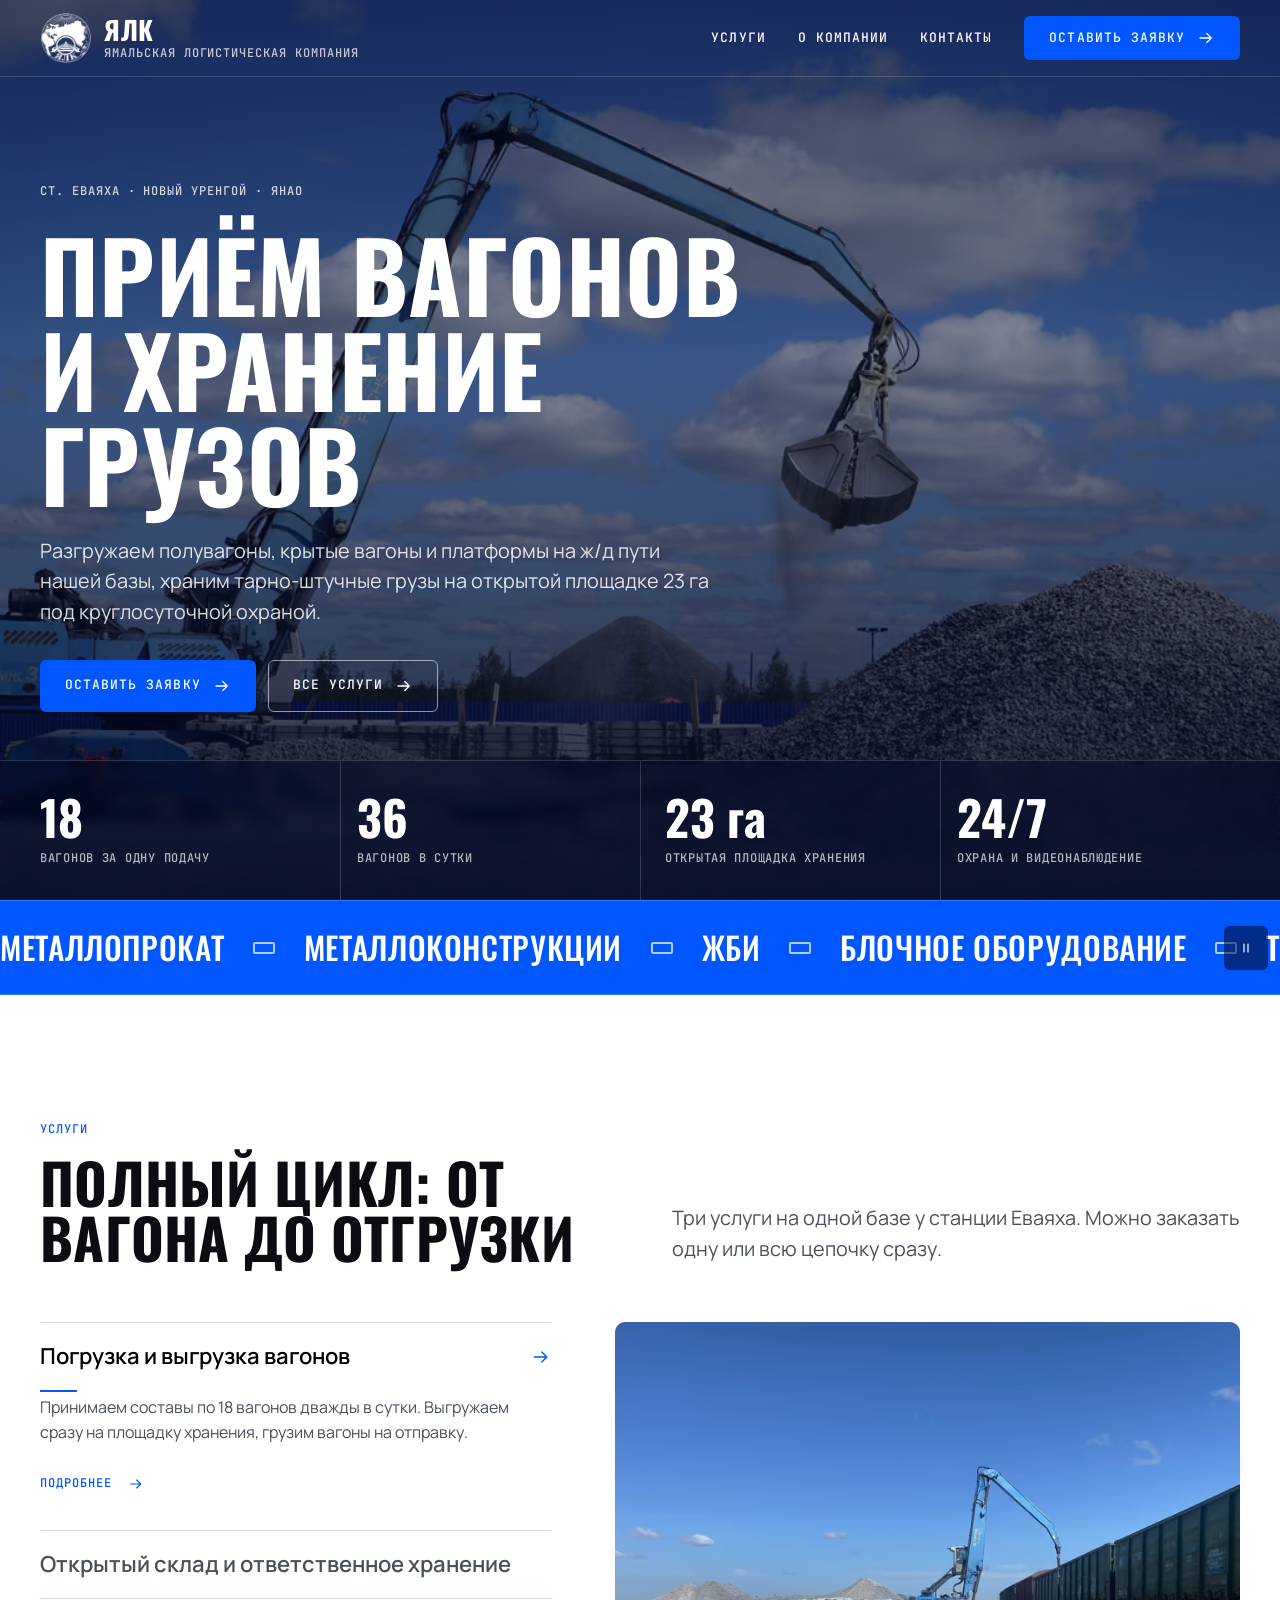
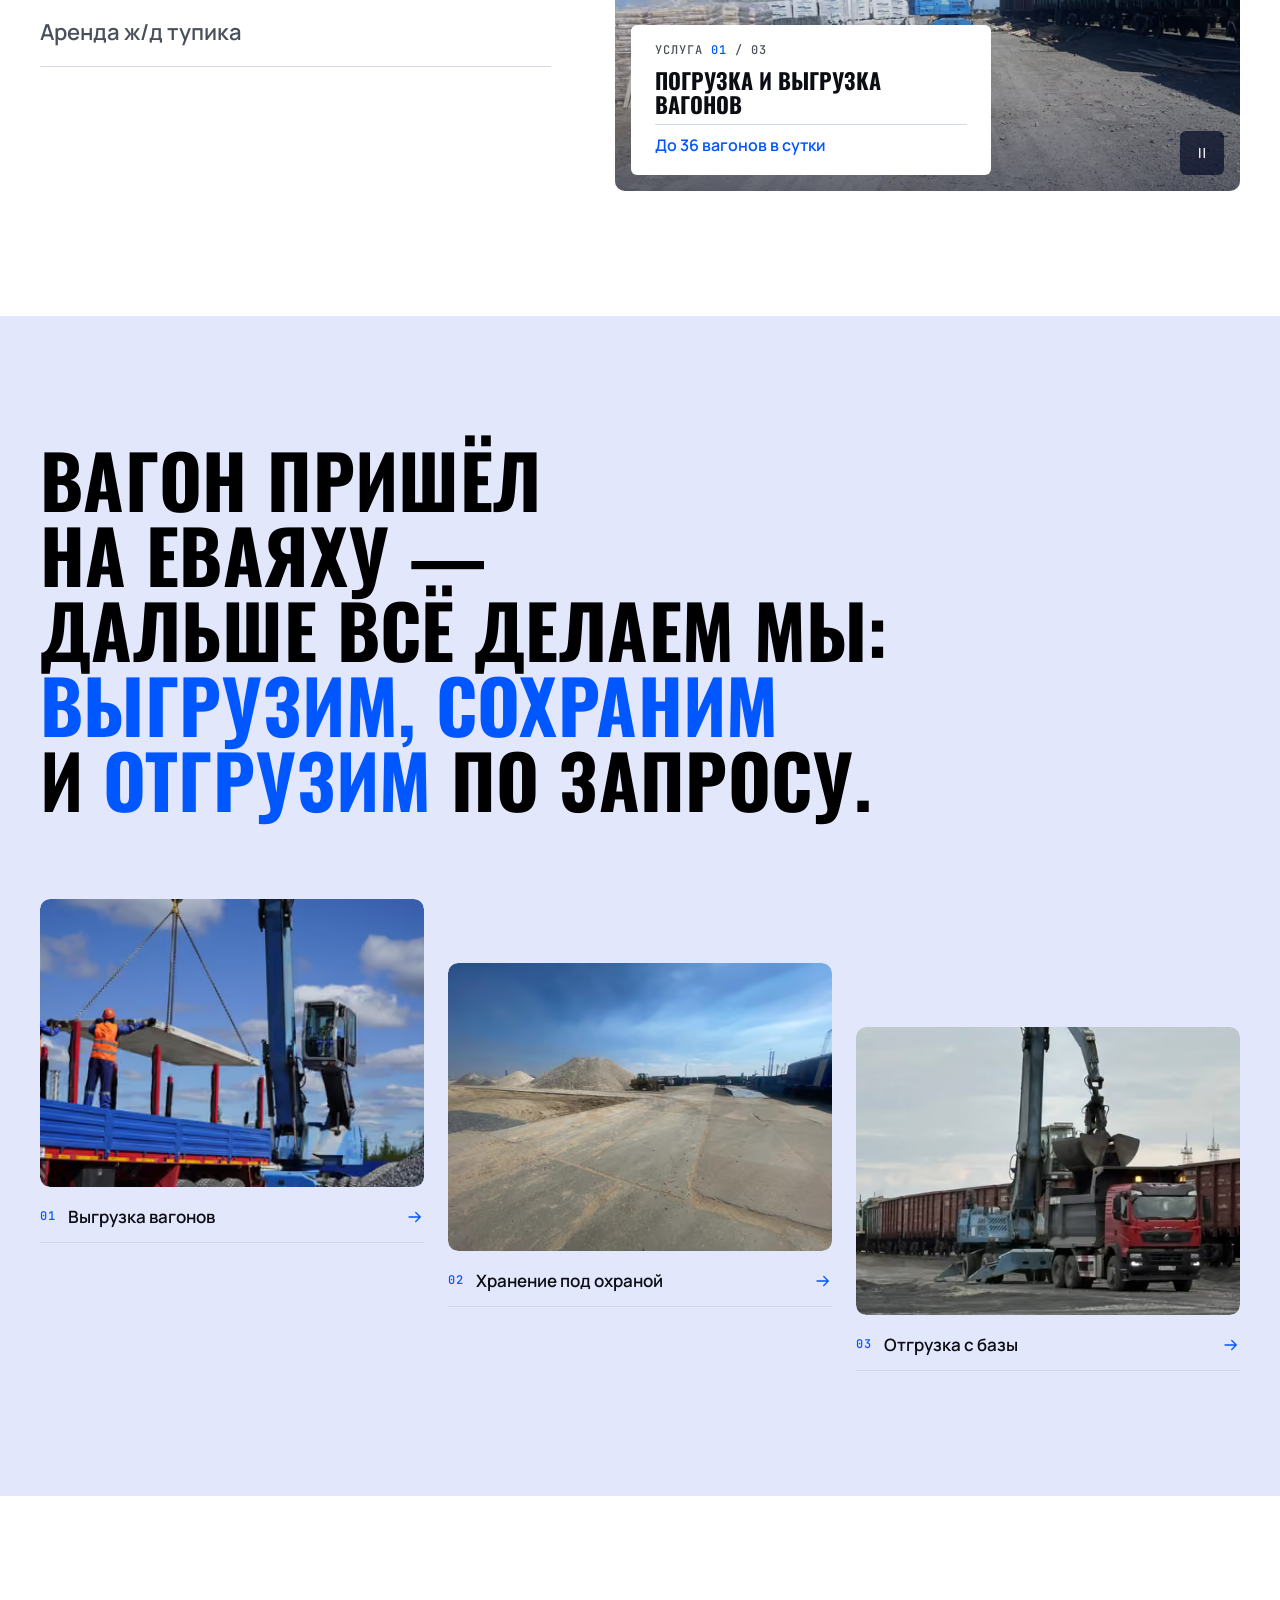
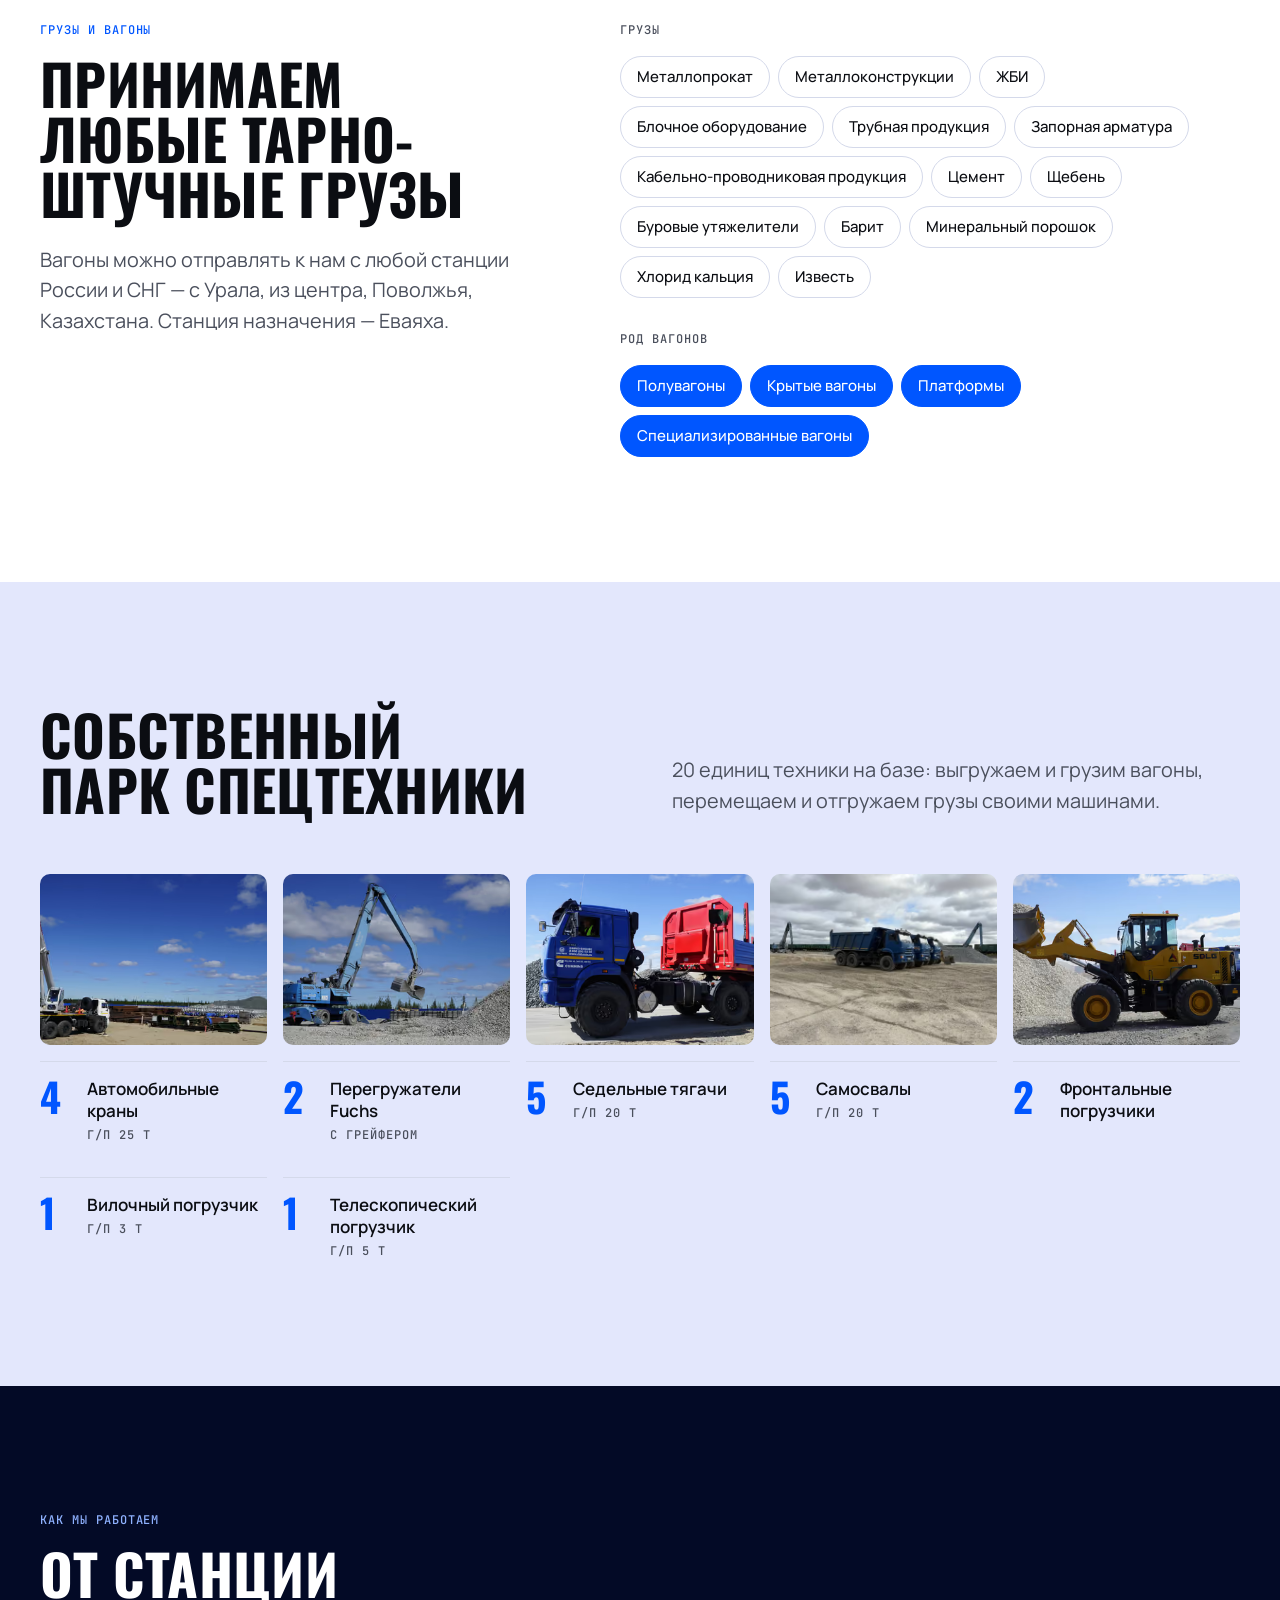
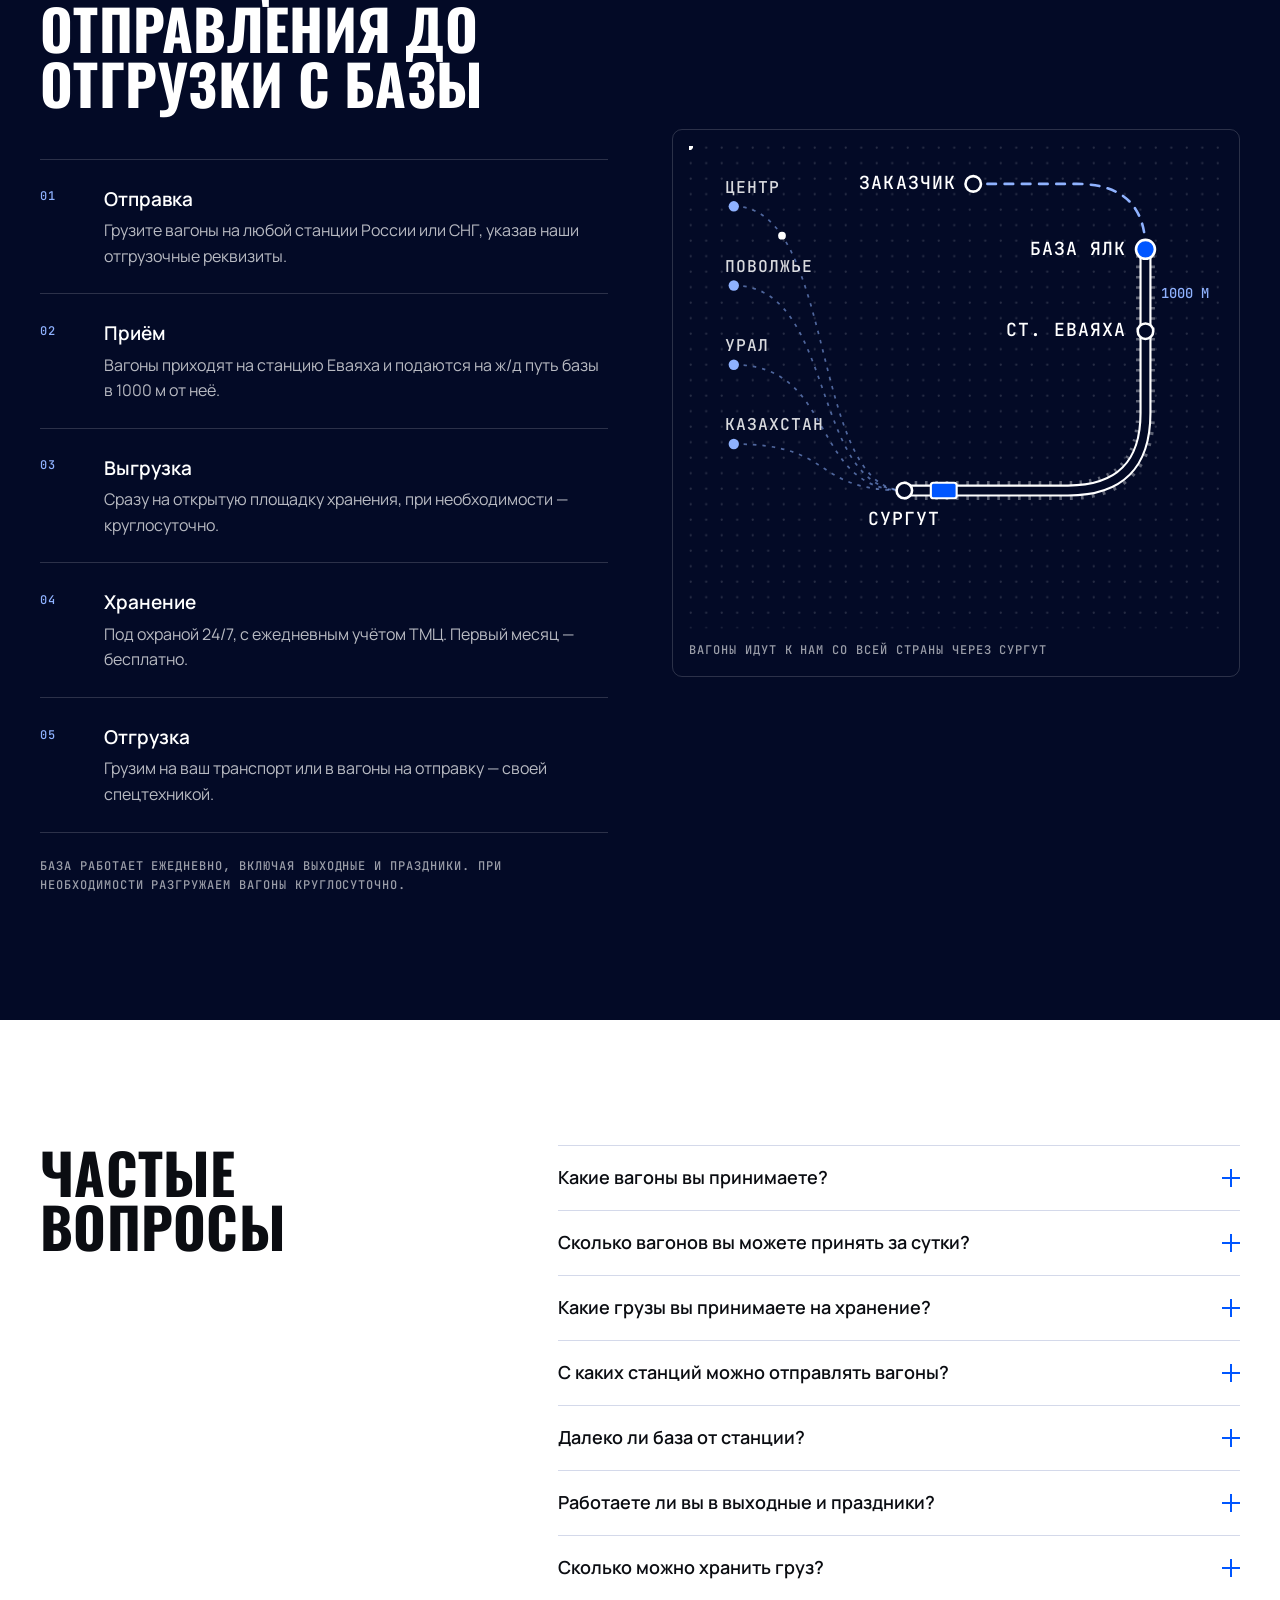
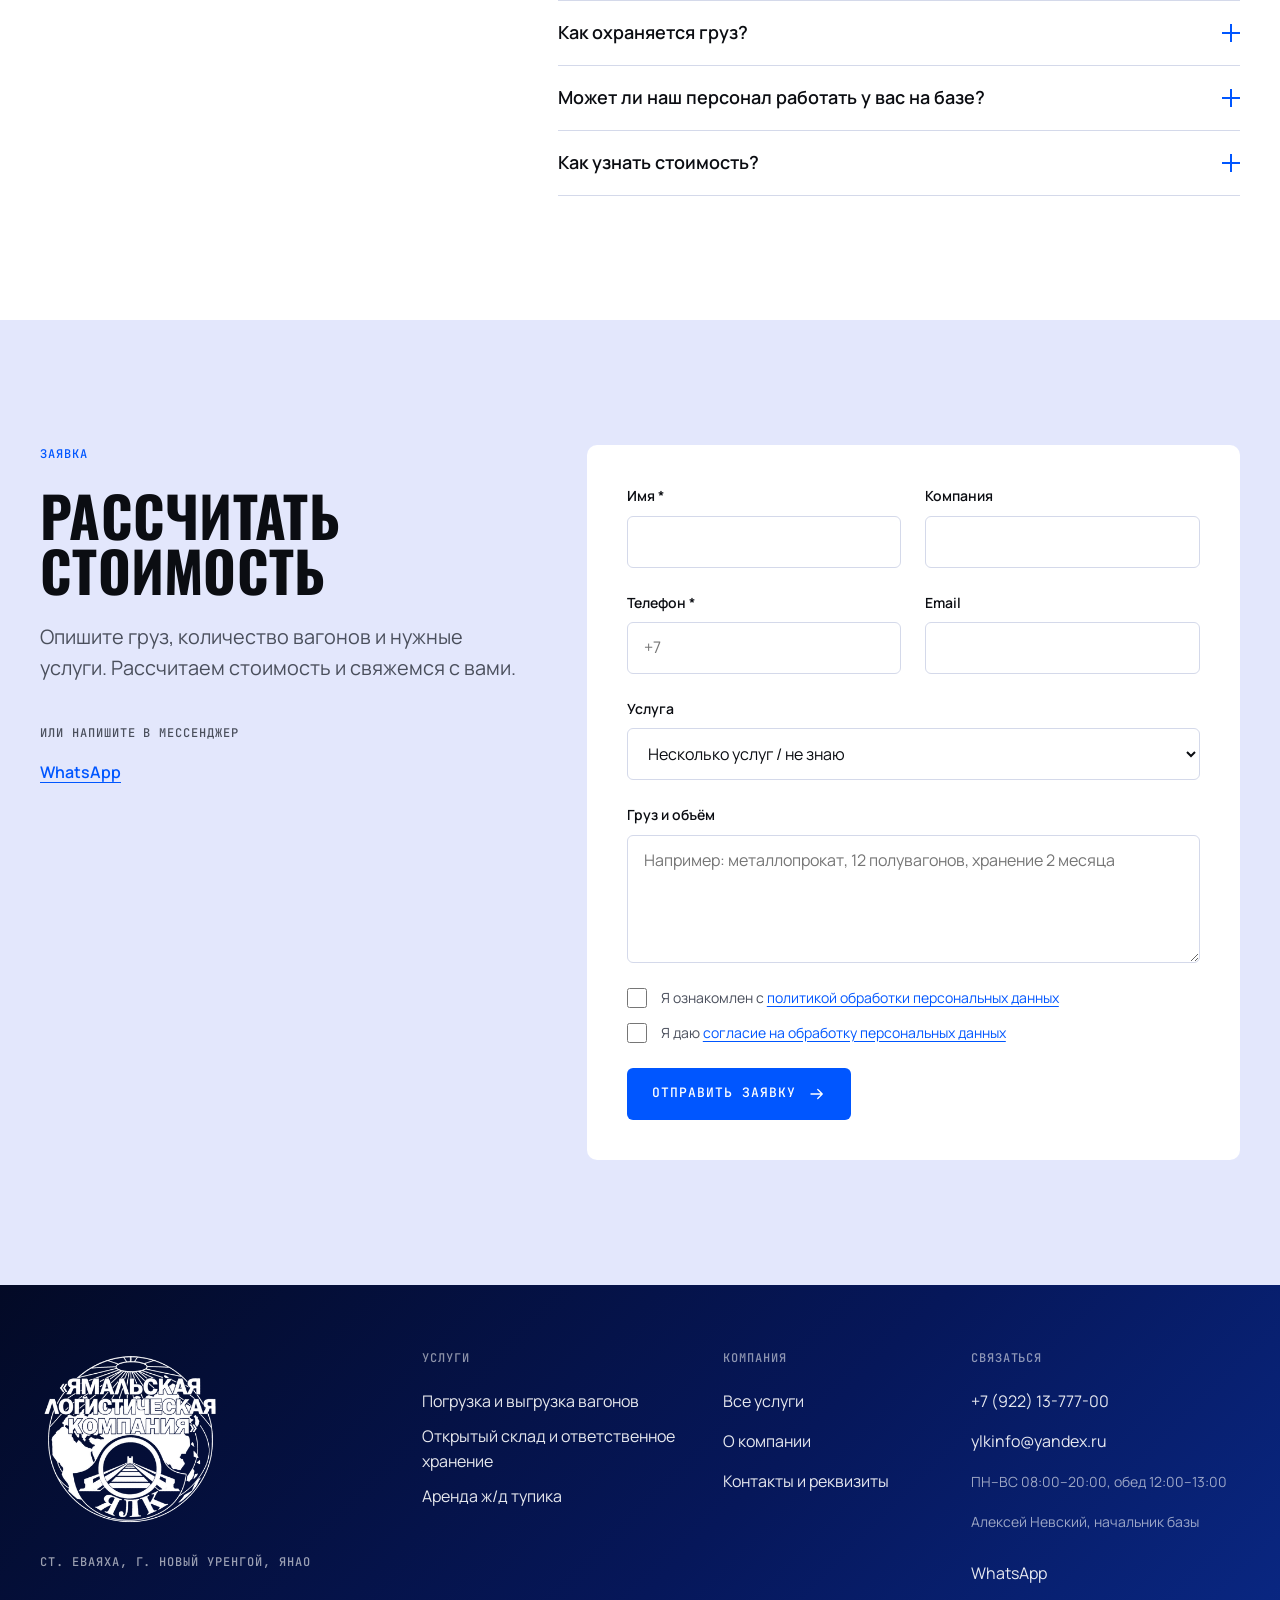
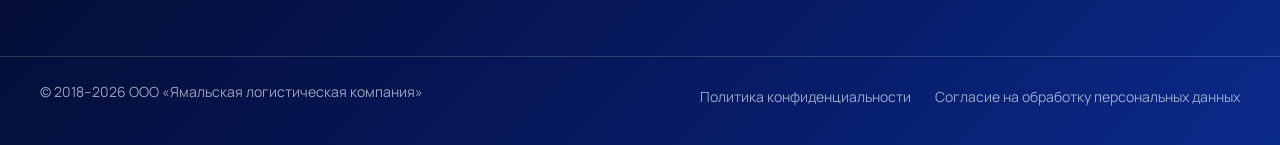
==== commit cc37f064: "Новые фото базы, MAX вместо Telegram, техника без заглушек Co-Authored-By: Claude Opus 5.5 <noreply@" ====
--- a/index.html
+++ b/index.html
@@ -1,8 +1,8 @@
 <!DOCTYPE html><html lang="ru"><head><meta charset="utf-8"><meta name="robots" content="noindex, nofollow"><meta name="viewport" content="width=device-width, initial-scale=1, viewport-fit=cover"><title>Приём вагонов и хранение грузов в Новом Уренгое — ЯЛК</title><meta name="description" content="Погрузка и выгрузка ж/д вагонов на станции Еваяха, открытый склад 23 га, ответственное хранение, аренда ж/д тупика. ООО «Ямальская логистическая компания», Новый Уренгой."><meta name="theme-color" content="#030a26"><meta name="format-detection" content="telephone=no"><link rel="icon" href="./favicon.ico" sizes="48x48"><link rel="icon" href="./favicon-32.png" type="image/png" sizes="32x32"><link rel="apple-touch-icon" href="./apple-touch-icon.png"><link rel="manifest" href="./manifest.webmanifest"><meta property="og:type" content="website"><meta property="og:locale" content="ru_RU"><meta property="og:site_name" content="ЯЛК — Ямальская логистическая компания"><meta property="og:title" content="Приём вагонов и хранение грузов в Новом Уренгое — ЯЛК"><meta property="og:description" content="Погрузка и выгрузка ж/д вагонов на станции Еваяха, открытый склад 23 га, ответственное хранение, аренда ж/д тупика. ООО «Ямальская логистическая компания», Новый Уренгой."><meta property="og:url" content="https://ylk-novyi-urengoi.ru/"><meta property="og:image" content="https://ylk-novyi-urengoi.ru/og.jpg"><meta property="og:image:width" content="1200"><meta property="og:image:height" content="630"><meta name="twitter:card" content="summary_large_image"><script type="application/ld+json">{"@context":"https://schema.org","@type":"LocalBusiness","name":"ООО «Ямальская логистическая компания»","alternateName":"ЯЛК","url":"https://ylk-novyi-urengoi.ru/","logo":"https://ylk-novyi-urengoi.ru/icon-512.png","image":"https://ylk-novyi-urengoi.ru/og.jpg","description":"Погрузка и выгрузка ж/д вагонов, открытый склад и ответственное хранение грузов на станции Еваяха в Новом Уренгое.","areaServed":"Новый Уренгой, ЯНАО","foundingDate":"2018","taxID":"8904087948","identifier":"1188901005050","openingHours":"Mo-Su 08:00-20:00","address":{"@type":"PostalAddress","streetAddress":"Северная магистраль, 4/1","addressLocality":"Новый Уренгой","addressRegion":"ЯНАО","addressCountry":"RU"},"telephone":"+7 (922) 13-777-00","email":"ylkinfo@yandex.ru","makesOffer":[{"@type":"Offer","itemOffered":{"@type":"Service","name":"Погрузка и выгрузка вагонов"}},{"@type":"Offer","itemOffered":{"@type":"Service","name":"Открытый склад и ответственное хранение"}},{"@type":"Offer","itemOffered":{"@type":"Service","name":"Аренда ж/д тупика"}}]}</script><script>document.documentElement.classList.add('js');</script><link rel="stylesheet" href="./_astro/Base.C-Upp1hf.css"><style>.cargo__grid[data-astro-cid-ot654nju]{gap:var(--s-7);display:grid}@media (width>=900px){.cargo__grid[data-astro-cid-ot654nju]{gap:var(--s-8);grid-template-columns:minmax(0,1fr) minmax(0,1.2fr)}}.cargo__lead[data-astro-cid-ot654nju]{margin-top:var(--s-5)}.cargo__eyebrow[data-astro-cid-ot654nju]{margin-bottom:var(--s-4);color:var(--c-blue)}.cargo__lists[data-astro-cid-ot654nju]{gap:var(--s-6);display:grid}.cargo__label[data-astro-cid-ot654nju]{margin-bottom:var(--s-4);color:var(--c-muted)}.chips[data-astro-cid-ot654nju]{gap:var(--s-2);flex-wrap:wrap;display:flex}.chip[data-astro-cid-ot654nju]{padding:var(--s-2) var(--s-4);border:1px solid var(--c-line);background:var(--c-white);border-radius:999px;font-size:.9375rem;font-weight:500}.chip--solid[data-astro-cid-ot654nju]{background:var(--c-blue);border-color:var(--c-blue);color:var(--c-white)}
-</style><link rel="stylesheet" href="./_astro/index.Dh9Sugo1.css"><link rel="stylesheet" href="./_astro/Faq.D7yXaZTI.css"><style>.fleet__grid[data-astro-cid-rm4dyk5j]{gap:var(--s-6) var(--s-3);grid-template-columns:repeat(2,minmax(0,1fr));display:grid}.fleet__card[data-astro-cid-rm4dyk5j]{min-width:0}.fleet__name[data-astro-cid-rm4dyk5j]{overflow-wrap:anywhere}@media (width>=560px){.fleet__grid[data-astro-cid-rm4dyk5j]{gap:var(--s-5) var(--s-4)}}@media (width<=559px){.fleet__count[data-astro-cid-rm4dyk5j]{font-size:2rem}.fleet__body[data-astro-cid-rm4dyk5j]{gap:var(--s-2);flex-direction:column}.fleet__name[data-astro-cid-rm4dyk5j]{font-size:.9375rem}}@media (width>=1100px){.fleet__grid[data-astro-cid-rm4dyk5j]{grid-template-columns:repeat(4,minmax(0,1fr))}}.fleet__photo[data-astro-cid-rm4dyk5j]{aspect-ratio:4/3;border-radius:var(--radius-lg);background:var(--c-lavender);overflow:hidden}.fleet__nophoto[data-astro-cid-rm4dyk5j]{border-radius:inherit;background:var(--c-white);height:100%;color:var(--c-muted);border:1px dashed #030a2640;place-items:center;display:grid}.fleet__photo[data-astro-cid-rm4dyk5j] img{object-fit:cover;width:100%;height:100%;transition:transform .9s var(--ease-out)}@media (hover:hover){.fleet__card[data-astro-cid-rm4dyk5j]:hover img{transform:scale(1.04)}}.fleet__body[data-astro-cid-rm4dyk5j]{align-items:flex-start;gap:var(--s-4);padding-top:var(--s-4);border-top:1px solid var(--c-line);margin-top:var(--s-4);display:flex}.fleet__count[data-astro-cid-rm4dyk5j]{font-family:var(--f-display);color:var(--c-blue);min-width:1.4ch;font-size:2.5rem;font-weight:700;line-height:.9}.fleet__name[data-astro-cid-rm4dyk5j]{font-size:1.0625rem;font-weight:600;line-height:1.3}.fleet__spec[data-astro-cid-rm4dyk5j]{margin-top:var(--s-1);color:var(--c-muted)}
+</style><link rel="stylesheet" href="./_astro/index.Dh9Sugo1.css"><link rel="stylesheet" href="./_astro/Faq.D7yXaZTI.css"><style>.fleet__grid[data-astro-cid-rm4dyk5j]{gap:var(--s-6) var(--s-3);grid-template-columns:repeat(2,minmax(0,1fr));display:grid}.fleet__card[data-astro-cid-rm4dyk5j]{min-width:0}.fleet__name[data-astro-cid-rm4dyk5j]{overflow-wrap:anywhere}@media (width>=560px){.fleet__grid[data-astro-cid-rm4dyk5j]{gap:var(--s-5) var(--s-4)}}@media (width<=559px){.fleet__count[data-astro-cid-rm4dyk5j]{font-size:2rem}.fleet__body[data-astro-cid-rm4dyk5j]{gap:var(--s-2);flex-direction:column}.fleet__name[data-astro-cid-rm4dyk5j]{font-size:.9375rem}}@media (width>=1100px){.fleet__grid[data-astro-cid-rm4dyk5j]{grid-template-columns:repeat(5,minmax(0,1fr))}}.fleet__photo[data-astro-cid-rm4dyk5j]{aspect-ratio:4/3;border-radius:var(--radius-lg);background:var(--c-lavender);overflow:hidden}.fleet__photo[data-astro-cid-rm4dyk5j] img{object-fit:cover;width:100%;height:100%;transition:transform .9s var(--ease-out)}@media (hover:hover){.fleet__card[data-astro-cid-rm4dyk5j]:hover img{transform:scale(1.04)}}.fleet__body[data-astro-cid-rm4dyk5j]{align-items:flex-start;gap:var(--s-4);padding-top:var(--s-4);border-top:1px solid var(--c-line);margin-top:var(--s-4);display:flex}.fleet__count[data-astro-cid-rm4dyk5j]{font-family:var(--f-display);color:var(--c-blue);min-width:1.4ch;font-size:2.5rem;font-weight:700;line-height:.9}.fleet__name[data-astro-cid-rm4dyk5j]{font-size:1.0625rem;font-weight:600;line-height:1.3}.fleet__spec[data-astro-cid-rm4dyk5j]{margin-top:var(--s-1);color:var(--c-muted)}.fleet__extra[data-astro-cid-rm4dyk5j]{margin-top:var(--s-6)}.fleet__extra[data-astro-cid-rm4dyk5j] .fleet__body[data-astro-cid-rm4dyk5j]{margin-top:0}
 .lead-form__grid[data-astro-cid-sevzbneq]{gap:var(--s-7);display:grid}@media (width>=960px){.lead-form__grid[data-astro-cid-sevzbneq]{gap:var(--s-8);grid-template-columns:minmax(0,.85fr) minmax(0,1.15fr);align-items:start}}.lead-form__intro[data-astro-cid-sevzbneq]{gap:var(--s-5);display:grid}.lead-form__eyebrow[data-astro-cid-sevzbneq]{color:var(--c-blue)}.lead-form__alt[data-astro-cid-sevzbneq]{gap:var(--s-2);margin-top:var(--s-4);color:var(--c-muted);display:grid}.lead-form__alt[data-astro-cid-sevzbneq] ul[data-astro-cid-sevzbneq]{gap:var(--s-5);display:flex}.lead-form__alt[data-astro-cid-sevzbneq] a[data-astro-cid-sevzbneq]{min-height:44px;color:var(--c-blue);text-underline-offset:4px;align-items:center;font-weight:600;text-decoration:underline;display:inline-flex}.form[data-astro-cid-sevzbneq]{gap:var(--s-5);background:var(--c-white);border-radius:var(--radius-lg);padding:clamp(1.25rem,1rem + 2vw,2.5rem);display:grid}.form__row[data-astro-cid-sevzbneq]{gap:var(--s-5);display:grid}@media (width>=640px){.form__row[data-astro-cid-sevzbneq]{grid-template-columns:1fr 1fr}}.field[data-astro-cid-sevzbneq]{gap:var(--s-2);display:grid}.field[data-astro-cid-sevzbneq] label[data-astro-cid-sevzbneq]{font-size:var(--t-small);font-weight:600}.field[data-astro-cid-sevzbneq] input[data-astro-cid-sevzbneq],.field[data-astro-cid-sevzbneq] select[data-astro-cid-sevzbneq],.field[data-astro-cid-sevzbneq] textarea[data-astro-cid-sevzbneq]{width:100%;min-height:52px;padding:var(--s-3) var(--s-4);border:1.5px solid var(--c-line);border-radius:var(--radius);background:var(--c-white);transition:border-color var(--d-fast) var(--ease);font-size:1rem}.field[data-astro-cid-sevzbneq] textarea[data-astro-cid-sevzbneq]{resize:vertical;min-height:120px}.field[data-astro-cid-sevzbneq] input[data-astro-cid-sevzbneq]:focus-visible,.field[data-astro-cid-sevzbneq] select[data-astro-cid-sevzbneq]:focus-visible,.field[data-astro-cid-sevzbneq] textarea[data-astro-cid-sevzbneq]:focus-visible{border-color:var(--c-blue);outline:none;box-shadow:0 0 0 3px #0056ff2e}.field[data-astro-cid-sevzbneq] [data-astro-cid-sevzbneq][aria-invalid=true]{border-color:var(--c-danger)}.field__err[data-astro-cid-sevzbneq]{font-size:var(--t-small);color:var(--c-danger)}.form__checks[data-astro-cid-sevzbneq]{gap:var(--s-3);display:grid}.check[data-astro-cid-sevzbneq]{gap:var(--s-3);font-size:var(--t-small);color:var(--c-muted);cursor:pointer;grid-template-columns:22px 1fr;align-items:start;display:grid}.check[data-astro-cid-sevzbneq] input[data-astro-cid-sevzbneq]{width:20px;height:20px;accent-color:var(--c-blue);margin:1px 0 0}.check[data-astro-cid-sevzbneq] a[data-astro-cid-sevzbneq]{color:var(--c-blue);text-underline-offset:3px;text-decoration:underline}.form__submit[data-astro-cid-sevzbneq]{align-items:center;gap:var(--s-4);flex-wrap:wrap;display:flex}.form__status[data-astro-cid-sevzbneq]{font-size:var(--t-small);color:var(--c-muted)}.form__status[data-astro-cid-sevzbneq][data-state=ok]{color:var(--c-success)}.form__status[data-astro-cid-sevzbneq][data-state=error]{color:var(--c-danger)}
 .ticker[data-astro-cid-u6vsyxkm]{background:var(--c-blue);color:var(--c-white);border-block:1px solid #fff3;align-items:center;display:flex;position:relative;overflow:hidden}.ticker__track[data-astro-cid-u6vsyxkm]{width:max-content;animation:60s linear infinite ticker;display:flex}.ticker__list[data-astro-cid-u6vsyxkm]{margin:0;padding:0;list-style:none;display:flex}.ticker__item[data-astro-cid-u6vsyxkm]{white-space:nowrap;font-family:var(--f-display);letter-spacing:.02em;text-transform:uppercase;align-items:center;padding-block:clamp(.9rem,.7rem + .8vw,1.4rem);font-size:clamp(1.25rem,1rem + 1.2vw,2rem);font-weight:500;display:flex}.ticker__sep[data-astro-cid-u6vsyxkm]{border:2px solid #ffffffb3;border-radius:2px;width:22px;height:12px;margin-inline:clamp(1.25rem,1rem + 1vw,2rem)}.ticker[data-astro-cid-u6vsyxkm][data-paused] .ticker__track[data-astro-cid-u6vsyxkm],.ticker[data-astro-cid-u6vsyxkm][data-offscreen] .ticker__track[data-astro-cid-u6vsyxkm]{animation-play-state:paused}.ticker__toggle[data-astro-cid-u6vsyxkm]{right:var(--s-3);border-radius:var(--radius);width:44px;height:44px;color:var(--c-white);cursor:pointer;background:#030a268c;border:0;place-items:center;display:grid;position:absolute}@media (hover:hover) and (pointer:fine){.ticker[data-astro-cid-u6vsyxkm]:hover .ticker__track[data-astro-cid-u6vsyxkm]{animation-play-state:paused}}@keyframes ticker{to{transform:translate(-50%)}}@media (prefers-reduced-motion:reduce){.ticker__track[data-astro-cid-u6vsyxkm]{animation:none}.ticker__toggle[data-astro-cid-u6vsyxkm]{display:none}}
-</style></head><body><a class="skip-link" href="#main">Перейти к содержанию</a><header class="header" data-overlay data-header data-astro-cid-nen7h5rs><div class="container header__bar" data-astro-cid-nen7h5rs><a class="brand" href="./" aria-label="ООО «Ямальская логистическая компания» — на главную" data-astro-cid-nen7h5rs><span class="brand__mark" data-astro-cid-nen7h5rs><img src="./_astro/yalc-header-white-2000.Bx3GIMK3_1RJU2K.webp" alt loading="eager" data-astro-cid-nen7h5rs="true" decoding="async" width="112" height="112" class="brand__logo brand__logo--white"><img src="./_astro/yalc-header-blue-2000.CWZy5vtB_1dJcQ1.webp" alt loading="eager" data-astro-cid-nen7h5rs="true" decoding="async" width="112" height="112" class="brand__logo brand__logo--blue"></span><span class="brand__text" data-astro-cid-nen7h5rs><span class="brand__name" data-astro-cid-nen7h5rs>ЯЛК</span><span class="brand__sub" data-astro-cid-nen7h5rs>Ямальская логистическая компания</span></span></a><nav class="nav" aria-label="Основное меню" data-astro-cid-nen7h5rs><ul role="list" class="nav__list" data-astro-cid-nen7h5rs><li data-astro-cid-nen7h5rs><a href="./uslugi/" class="nav__link" data-astro-cid-nen7h5rs>Услуги</a></li><li data-astro-cid-nen7h5rs><a href="./o-kompanii/" class="nav__link" data-astro-cid-nen7h5rs>О компании</a></li><li data-astro-cid-nen7h5rs><a href="./kontakty/" class="nav__link" data-astro-cid-nen7h5rs>Контакты</a></li></ul><a href="#zayavka" data-astro-cid-nen7h5rs="true" data-astro-cid-ekguhzzh="true" class="btn btn--primary nav__cta"><span data-astro-cid-ekguhzzh>Оставить заявку</span><svg class="btn__arrow" width="18" height="18" viewBox="0 0 24 24" fill="none" stroke="currentColor" stroke-width="1.75" stroke-linecap="round" stroke-linejoin="round" aria-hidden="true" focusable="false"><path d="M4 12h15M13 6l6 6-6 6"/></svg></a></nav><button class="burger swap" type="button" aria-expanded="false" aria-controls="mobile-menu" data-burger data-astro-cid-nen7h5rs><span class="sr-only" data-astro-cid-nen7h5rs>Открыть меню</span><svg class="swap__off" width="26" height="26" viewBox="0 0 24 24" fill="none" stroke="currentColor" stroke-width="1.75" stroke-linecap="round" stroke-linejoin="round" aria-hidden="true" focusable="false"><path d="M3 7h18M3 12h18M3 17h18"/></svg><svg class="swap__on" width="26" height="26" viewBox="0 0 24 24" fill="none" stroke="currentColor" stroke-width="1.75" stroke-linecap="round" stroke-linejoin="round" aria-hidden="true" focusable="false"><path d="M6 6l12 12M18 6L6 18"/></svg></button></div><div class="mobile" id="mobile-menu" hidden data-mobile data-astro-cid-nen7h5rs><div class="container mobile__inner" data-astro-cid-nen7h5rs><p class="mono mobile__label" data-astro-cid-nen7h5rs>Услуги</p><ul role="list" class="mobile__services" data-astro-cid-nen7h5rs><li data-astro-cid-nen7h5rs><a href="./uslugi/priem-i-razgruzka-vagonov/" data-astro-cid-nen7h5rs>Погрузка и выгрузка вагонов</a></li><li data-astro-cid-nen7h5rs><a href="./uslugi/obrabotka-i-hranenie-gruzov/" data-astro-cid-nen7h5rs>Открытый склад и ответственное хранение</a></li><li data-astro-cid-nen7h5rs><a href="./uslugi/arenda-zhd-tupika/" data-astro-cid-nen7h5rs>Аренда ж/д тупика</a></li></ul><ul role="list" class="mobile__nav" data-astro-cid-nen7h5rs><li data-astro-cid-nen7h5rs><a href="./uslugi/" data-astro-cid-nen7h5rs>Услуги</a></li><li data-astro-cid-nen7h5rs><a href="./o-kompanii/" data-astro-cid-nen7h5rs>О компании</a></li><li data-astro-cid-nen7h5rs><a href="./kontakty/" data-astro-cid-nen7h5rs>Контакты</a></li></ul><a href="#zayavka" data-close-menu="true" data-astro-cid-nen7h5rs="true" data-astro-cid-ekguhzzh="true" class="btn btn--primary mobile__cta"><span data-astro-cid-ekguhzzh>Оставить заявку</span><svg class="btn__arrow" width="18" height="18" viewBox="0 0 24 24" fill="none" stroke="currentColor" stroke-width="1.75" stroke-linecap="round" stroke-linejoin="round" aria-hidden="true" focusable="false"><path d="M4 12h15M13 6l6 6-6 6"/></svg></a></div></div></header><script type="module">var e=document.querySelector(`[data-header]`),t=e.querySelector(`[data-burger]`),n=e.querySelector(`[data-mobile]`),r=()=>e.classList.toggle(`is-scrolled`,window.scrollY>24);r(),window.addEventListener(`scroll`,r,{passive:!0});var i=r=>{t.setAttribute(`aria-expanded`,String(r)),t.toggleAttribute(`data-on`,r),t.querySelector(`.sr-only`).textContent=r?`Закрыть меню`:`Открыть меню`,n.hidden=!r,e.classList.toggle(`is-open`,r),document.documentElement.style.overflow=r?`hidden`:``,document.querySelectorAll(`main, footer, .skip-link`).forEach(e=>e.inert=r)};t.addEventListener(`click`,()=>i(t.getAttribute(`aria-expanded`)!==`true`)),n.addEventListener(`click`,e=>{e.target.closest(`a`)&&i(!1)}),document.addEventListener(`keydown`,n=>{n.key===`Escape`&&e.classList.contains(`is-open`)&&(i(!1),t.focus())}),window.matchMedia(`(min-width: 960px)`).addEventListener(`change`,e=>e.matches&&i(!1));</script><main id="main"><section class="hero on-dark" aria-labelledby="hero-title" data-astro-cid-i3irphx7><picture data-astro-cid-i3irphx7="true"><source srcset="./_astro/fuchs-shcheben.CdVGl3xq_Z2nvTcO.avif 768w, ./_astro/fuchs-shcheben.CdVGl3xq_ZNecKg.avif 1280w, ./_astro/fuchs-shcheben.CdVGl3xq_15rLvr.avif 1920w, ./_astro/fuchs-shcheben.CdVGl3xq_K1jR4.avif 2800w" type="image/avif" sizes="100vw"><source srcset="./_astro/fuchs-shcheben.CdVGl3xq_twFUr.webp 768w, ./_astro/fuchs-shcheben.CdVGl3xq_1HcGvY.webp 1280w, ./_astro/fuchs-shcheben.CdVGl3xq_Z2i3qNS.webp 1920w, ./_astro/fuchs-shcheben.CdVGl3xq_2rHflF.webp 2800w" type="image/webp" sizes="100vw"><img src="./_astro/fuchs-shcheben.CdVGl3xq_Z2gWzsf.jpg" srcset="./_astro/fuchs-shcheben.CdVGl3xq_Z1wJxpi.jpg 768w, ./_astro/fuchs-shcheben.CdVGl3xq_4P8Nk.jpg 1280w, ./_astro/fuchs-shcheben.CdVGl3xq_Z1Vw7NR.jpg 1920w, ./_astro/fuchs-shcheben.CdVGl3xq_Z2gWzsf.jpg 2800w" alt="Перегружатель Fuchs высыпает щебень из грейфера" sizes="100vw" loading="eager" fetchpriority="high" data-astro-cid-i3irphx7="true" decoding="async" width="2800" height="1575" class="hero__bg"></picture><div class="hero__scrim" aria-hidden="true" data-astro-cid-i3irphx7></div><div class="container hero__content" data-astro-cid-i3irphx7><p class="mono hero__eyebrow" style="--i:0" data-astro-cid-i3irphx7>Ст. Еваяха · Новый Уренгой · ЯНАО</p><h1 id="hero-title" class="display hero__title" style="--i:1" data-astro-cid-i3irphx7>Приём вагонов<br data-astro-cid-i3irphx7> и&nbsp;хранение грузов</h1><p class="lead hero__lead" style="--i:2" data-astro-cid-i3irphx7>Разгружаем полувагоны, крытые вагоны и&nbsp;платформы на&nbsp;ж/д пути нашей базы, храним тарно-штучные грузы на&nbsp;открытой площадке 23&nbsp;га под круглосуточной охраной.</p><div class="hero__actions" style="--i:3" data-astro-cid-i3irphx7><a href="#zayavka" data-astro-cid-i3irphx7="true" data-astro-cid-ekguhzzh="true" class="btn btn--primary"><span data-astro-cid-ekguhzzh>Оставить заявку</span><svg class="btn__arrow" width="18" height="18" viewBox="0 0 24 24" fill="none" stroke="currentColor" stroke-width="1.75" stroke-linecap="round" stroke-linejoin="round" aria-hidden="true" focusable="false"><path d="M4 12h15M13 6l6 6-6 6"/></svg></a><a href="./uslugi/" data-astro-cid-i3irphx7="true" data-astro-cid-ekguhzzh="true" class="btn btn--ghost-light"><span data-astro-cid-ekguhzzh>Все услуги</span><svg class="btn__arrow" width="18" height="18" viewBox="0 0 24 24" fill="none" stroke="currentColor" stroke-width="1.75" stroke-linecap="round" stroke-linejoin="round" aria-hidden="true" focusable="false"><path d="M4 12h15M13 6l6 6-6 6"/></svg></a></div></div><div class="hero__stats" data-astro-cid-i3irphx7><dl class="container stats" style="--i:4" data-astro-cid-i3irphx7><div class="stats__item" data-astro-cid-i3irphx7><dt class="mono stats__label" data-astro-cid-i3irphx7>вагонов за одну подачу</dt><dd class="stats__value" data-astro-cid-i3irphx7>18</dd></div><div class="stats__item" data-astro-cid-i3irphx7><dt class="mono stats__label" data-astro-cid-i3irphx7>вагонов в сутки</dt><dd class="stats__value" data-astro-cid-i3irphx7>36</dd></div><div class="stats__item" data-astro-cid-i3irphx7><dt class="mono stats__label" data-astro-cid-i3irphx7>открытая площадка хранения</dt><dd class="stats__value" data-astro-cid-i3irphx7>23 га</dd></div><div class="stats__item" data-astro-cid-i3irphx7><dt class="mono stats__label" data-astro-cid-i3irphx7>охрана и видеонаблюдение</dt><dd class="stats__value" data-astro-cid-i3irphx7>24/7</dd></div></dl></div></section><section class="ticker" aria-label="Какие грузы и вагоны принимаем" data-ticker data-astro-cid-u6vsyxkm><p class="sr-only" data-astro-cid-u6vsyxkm>Принимаем: Металлопрокат, Металлоконструкции, ЖБИ, Блочное оборудование, Трубная продукция, Запорная арматура, Кабельно-проводниковая продукция, Цемент, Щебень, Буровые утяжелители, Барит, Минеральный порошок, Хлорид кальция, Известь, Полувагоны, Крытые вагоны, Платформы, Специализированные вагоны.</p><div class="ticker__track" aria-hidden="true" data-astro-cid-u6vsyxkm><ul class="ticker__list" data-astro-cid-u6vsyxkm><li class="ticker__item" data-astro-cid-u6vsyxkm><span data-astro-cid-u6vsyxkm>Металлопрокат</span><span class="ticker__sep" data-astro-cid-u6vsyxkm></span></li><li class="ticker__item" data-astro-cid-u6vsyxkm><span data-astro-cid-u6vsyxkm>Металлоконструкции</span><span class="ticker__sep" data-astro-cid-u6vsyxkm></span></li><li class="ticker__item" data-astro-cid-u6vsyxkm><span data-astro-cid-u6vsyxkm>ЖБИ</span><span class="ticker__sep" data-astro-cid-u6vsyxkm></span></li><li class="ticker__item" data-astro-cid-u6vsyxkm><span data-astro-cid-u6vsyxkm>Блочное оборудование</span><span class="ticker__sep" data-astro-cid-u6vsyxkm></span></li><li class="ticker__item" data-astro-cid-u6vsyxkm><span data-astro-cid-u6vsyxkm>Трубная продукция</span><span class="ticker__sep" data-astro-cid-u6vsyxkm></span></li><li class="ticker__item" data-astro-cid-u6vsyxkm><span data-astro-cid-u6vsyxkm>Запорная арматура</span><span class="ticker__sep" data-astro-cid-u6vsyxkm></span></li><li class="ticker__item" data-astro-cid-u6vsyxkm><span data-astro-cid-u6vsyxkm>Кабельно-проводниковая продукция</span><span class="ticker__sep" data-astro-cid-u6vsyxkm></span></li><li class="ticker__item" data-astro-cid-u6vsyxkm><span data-astro-cid-u6vsyxkm>Цемент</span><span class="ticker__sep" data-astro-cid-u6vsyxkm></span></li><li class="ticker__item" data-astro-cid-u6vsyxkm><span data-astro-cid-u6vsyxkm>Щебень</span><span class="ticker__sep" data-astro-cid-u6vsyxkm></span></li><li class="ticker__item" data-astro-cid-u6vsyxkm><span data-astro-cid-u6vsyxkm>Буровые утяжелители</span><span class="ticker__sep" data-astro-cid-u6vsyxkm></span></li><li class="ticker__item" data-astro-cid-u6vsyxkm><span data-astro-cid-u6vsyxkm>Барит</span><span class="ticker__sep" data-astro-cid-u6vsyxkm></span></li><li class="ticker__item" data-astro-cid-u6vsyxkm><span data-astro-cid-u6vsyxkm>Минеральный порошок</span><span class="ticker__sep" data-astro-cid-u6vsyxkm></span></li><li class="ticker__item" data-astro-cid-u6vsyxkm><span data-astro-cid-u6vsyxkm>Хлорид кальция</span><span class="ticker__sep" data-astro-cid-u6vsyxkm></span></li><li class="ticker__item" data-astro-cid-u6vsyxkm><span data-astro-cid-u6vsyxkm>Известь</span><span class="ticker__sep" data-astro-cid-u6vsyxkm></span></li><li class="ticker__item" data-astro-cid-u6vsyxkm><span data-astro-cid-u6vsyxkm>Полувагоны</span><span class="ticker__sep" data-astro-cid-u6vsyxkm></span></li><li class="ticker__item" data-astro-cid-u6vsyxkm><span data-astro-cid-u6vsyxkm>Крытые вагоны</span><span class="ticker__sep" data-astro-cid-u6vsyxkm></span></li><li class="ticker__item" data-astro-cid-u6vsyxkm><span data-astro-cid-u6vsyxkm>Платформы</span><span class="ticker__sep" data-astro-cid-u6vsyxkm></span></li><li class="ticker__item" data-astro-cid-u6vsyxkm><span data-astro-cid-u6vsyxkm>Специализированные вагоны</span><span class="ticker__sep" data-astro-cid-u6vsyxkm></span></li></ul><ul class="ticker__list" data-astro-cid-u6vsyxkm><li class="ticker__item" data-astro-cid-u6vsyxkm><span data-astro-cid-u6vsyxkm>Металлопрокат</span><span class="ticker__sep" data-astro-cid-u6vsyxkm></span></li><li class="ticker__item" data-astro-cid-u6vsyxkm><span data-astro-cid-u6vsyxkm>Металлоконструкции</span><span class="ticker__sep" data-astro-cid-u6vsyxkm></span></li><li class="ticker__item" data-astro-cid-u6vsyxkm><span data-astro-cid-u6vsyxkm>ЖБИ</span><span class="ticker__sep" data-astro-cid-u6vsyxkm></span></li><li class="ticker__item" data-astro-cid-u6vsyxkm><span data-astro-cid-u6vsyxkm>Блочное оборудование</span><span class="ticker__sep" data-astro-cid-u6vsyxkm></span></li><li class="ticker__item" data-astro-cid-u6vsyxkm><span data-astro-cid-u6vsyxkm>Трубная продукция</span><span class="ticker__sep" data-astro-cid-u6vsyxkm></span></li><li class="ticker__item" data-astro-cid-u6vsyxkm><span data-astro-cid-u6vsyxkm>Запорная арматура</span><span class="ticker__sep" data-astro-cid-u6vsyxkm></span></li><li class="ticker__item" data-astro-cid-u6vsyxkm><span data-astro-cid-u6vsyxkm>Кабельно-проводниковая продукция</span><span class="ticker__sep" data-astro-cid-u6vsyxkm></span></li><li class="ticker__item" data-astro-cid-u6vsyxkm><span data-astro-cid-u6vsyxkm>Цемент</span><span class="ticker__sep" data-astro-cid-u6vsyxkm></span></li><li class="ticker__item" data-astro-cid-u6vsyxkm><span data-astro-cid-u6vsyxkm>Щебень</span><span class="ticker__sep" data-astro-cid-u6vsyxkm></span></li><li class="ticker__item" data-astro-cid-u6vsyxkm><span data-astro-cid-u6vsyxkm>Буровые утяжелители</span><span class="ticker__sep" data-astro-cid-u6vsyxkm></span></li><li class="ticker__item" data-astro-cid-u6vsyxkm><span data-astro-cid-u6vsyxkm>Барит</span><span class="ticker__sep" data-astro-cid-u6vsyxkm></span></li><li class="ticker__item" data-astro-cid-u6vsyxkm><span data-astro-cid-u6vsyxkm>Минеральный порошок</span><span class="ticker__sep" data-astro-cid-u6vsyxkm></span></li><li class="ticker__item" data-astro-cid-u6vsyxkm><span data-astro-cid-u6vsyxkm>Хлорид кальция</span><span class="ticker__sep" data-astro-cid-u6vsyxkm></span></li><li class="ticker__item" data-astro-cid-u6vsyxkm><span data-astro-cid-u6vsyxkm>Известь</span><span class="ticker__sep" data-astro-cid-u6vsyxkm></span></li><li class="ticker__item" data-astro-cid-u6vsyxkm><span data-astro-cid-u6vsyxkm>Полувагоны</span><span class="ticker__sep" data-astro-cid-u6vsyxkm></span></li><li class="ticker__item" data-astro-cid-u6vsyxkm><span data-astro-cid-u6vsyxkm>Крытые вагоны</span><span class="ticker__sep" data-astro-cid-u6vsyxkm></span></li><li class="ticker__item" data-astro-cid-u6vsyxkm><span data-astro-cid-u6vsyxkm>Платформы</span><span class="ticker__sep" data-astro-cid-u6vsyxkm></span></li><li class="ticker__item" data-astro-cid-u6vsyxkm><span data-astro-cid-u6vsyxkm>Специализированные вагоны</span><span class="ticker__sep" data-astro-cid-u6vsyxkm></span></li></ul></div><button type="button" class="ticker__toggle swap" data-ticker-toggle aria-label="Остановить бегущую строку" data-astro-cid-u6vsyxkm><svg class="swap__off" width="16" height="16" viewBox="0 0 24 24" fill="none" stroke="currentColor" stroke-width="1.75" stroke-linecap="round" stroke-linejoin="round" aria-hidden="true" focusable="false"><path d="M9 6v12M15 6v12"/></svg><svg class="swap__on" width="16" height="16" viewBox="0 0 24 24" fill="none" stroke="currentColor" stroke-width="1.75" stroke-linecap="round" stroke-linejoin="round" aria-hidden="true" focusable="false"><path d="M8 5.5v13l10.5-6.5z"/></svg></button></section><script type="module">document.querySelectorAll(`[data-ticker]`).forEach(e=>{let t=e.querySelector(`[data-ticker-toggle]`);t.addEventListener(`click`,()=>{let n=e.toggleAttribute(`data-paused`);t.toggleAttribute(`data-on`,n),t.setAttribute(`aria-label`,n?`Запустить бегущую строку`:`Остановить бегущую строку`)}),new IntersectionObserver(([t])=>e.toggleAttribute(`data-offscreen`,!t.isIntersecting)).observe(e)});</script><section class="section svc" aria-labelledby="svc-title" data-svc data-astro-cid-npmgfisa><div class="container" data-astro-cid-npmgfisa><div class="section-head section-head--split" data-astro-cid-npmgfisa><div data-astro-cid-npmgfisa><p class="mono svc__eyebrow" data-reveal data-astro-cid-npmgfisa>Услуги</p><h2 id="svc-title" class="display h2" data-reveal style="--i:1" data-astro-cid-npmgfisa>Полный цикл: от вагона до отгрузки</h2></div><p class="lead" data-reveal style="--i:2" data-astro-cid-npmgfisa>Три услуги на одной базе у станции Еваяха. Можно заказать одну или всю цепочку сразу.</p></div><div class="svc__grid" data-astro-cid-npmgfisa><ul role="list" class="svc__list" data-reveal data-astro-cid-npmgfisa><li class="svc__item" data-item data-active data-astro-cid-npmgfisa><h3 class="svc__heading" data-astro-cid-npmgfisa><button type="button" class="svc__trigger" id="svc-t-0" aria-expanded="true" aria-controls="svc-p-0" data-trigger data-astro-cid-npmgfisa><span data-astro-cid-npmgfisa>Погрузка и выгрузка вагонов</span><svg class="svc__arrow" width="20" height="20" viewBox="0 0 24 24" fill="none" stroke="currentColor" stroke-width="1.75" stroke-linecap="round" stroke-linejoin="round" aria-hidden="true" focusable="false"><path d="M4 12h15M13 6l6 6-6 6"/></svg><span class="svc__progress" aria-hidden="true" data-astro-cid-npmgfisa><span data-astro-cid-npmgfisa></span></span></button></h3><div class="svc__panel" id="svc-p-0" role="region" aria-labelledby="svc-t-0" data-astro-cid-npmgfisa><div class="svc__panel-inner" data-astro-cid-npmgfisa><p data-astro-cid-npmgfisa>Принимаем составы по 18 вагонов дважды в сутки. Выгружаем сразу на площадку хранения, грузим вагоны на отправку.</p><a href="./uslugi/priem-i-razgruzka-vagonov/" class="svc__more mono" data-astro-cid-npmgfisa>Подробнее<span class="sr-only" data-astro-cid-npmgfisa> об услуге «Погрузка и выгрузка вагонов»</span> <svg width="16" height="16" viewBox="0 0 24 24" fill="none" stroke="currentColor" stroke-width="1.75" stroke-linecap="round" stroke-linejoin="round" aria-hidden="true" focusable="false"><path d="M4 12h15M13 6l6 6-6 6"/></svg></a></div></div></li><li class="svc__item" data-item data-astro-cid-npmgfisa><h3 class="svc__heading" data-astro-cid-npmgfisa><button type="button" class="svc__trigger" id="svc-t-1" aria-expanded="false" aria-controls="svc-p-1" data-trigger data-astro-cid-npmgfisa><span data-astro-cid-npmgfisa>Открытый склад и ответственное хранение</span><svg class="svc__arrow" width="20" height="20" viewBox="0 0 24 24" fill="none" stroke="currentColor" stroke-width="1.75" stroke-linecap="round" stroke-linejoin="round" aria-hidden="true" focusable="false"><path d="M4 12h15M13 6l6 6-6 6"/></svg><span class="svc__progress" aria-hidden="true" data-astro-cid-npmgfisa><span data-astro-cid-npmgfisa></span></span></button></h3><div class="svc__panel" id="svc-p-1" role="region" aria-labelledby="svc-t-1" inert data-astro-cid-npmgfisa><div class="svc__panel-inner" data-astro-cid-npmgfisa><p data-astro-cid-npmgfisa>Открытая охраняемая площадка 23 га, ответственное хранение, ежедневный учёт ТМЦ заказчика.</p><a href="./uslugi/obrabotka-i-hranenie-gruzov/" class="svc__more mono" data-astro-cid-npmgfisa>Подробнее<span class="sr-only" data-astro-cid-npmgfisa> об услуге «Открытый склад и ответственное хранение»</span> <svg width="16" height="16" viewBox="0 0 24 24" fill="none" stroke="currentColor" stroke-width="1.75" stroke-linecap="round" stroke-linejoin="round" aria-hidden="true" focusable="false"><path d="M4 12h15M13 6l6 6-6 6"/></svg></a></div></div></li><li class="svc__item" data-item data-astro-cid-npmgfisa><h3 class="svc__heading" data-astro-cid-npmgfisa><button type="button" class="svc__trigger" id="svc-t-2" aria-expanded="false" aria-controls="svc-p-2" data-trigger data-astro-cid-npmgfisa><span data-astro-cid-npmgfisa>Аренда ж/д тупика</span><svg class="svc__arrow" width="20" height="20" viewBox="0 0 24 24" fill="none" stroke="currentColor" stroke-width="1.75" stroke-linecap="round" stroke-linejoin="round" aria-hidden="true" focusable="false"><path d="M4 12h15M13 6l6 6-6 6"/></svg><span class="svc__progress" aria-hidden="true" data-astro-cid-npmgfisa><span data-astro-cid-npmgfisa></span></span></button></h3><div class="svc__panel" id="svc-p-2" role="region" aria-labelledby="svc-t-2" inert data-astro-cid-npmgfisa><div class="svc__panel-inner" data-astro-cid-npmgfisa><p data-astro-cid-npmgfisa>Ж/д тупик с охраняемой площадкой для временного хранения любых тарно-штучных грузов.</p><a href="./uslugi/arenda-zhd-tupika/" class="svc__more mono" data-astro-cid-npmgfisa>Подробнее<span class="sr-only" data-astro-cid-npmgfisa> об услуге «Аренда ж/д тупика»</span> <svg width="16" height="16" viewBox="0 0 24 24" fill="none" stroke="currentColor" stroke-width="1.75" stroke-linecap="round" stroke-linejoin="round" aria-hidden="true" focusable="false"><path d="M4 12h15M13 6l6 6-6 6"/></svg></a></div></div></li></ul><div class="svc__media" data-reveal style="--i:1" data-astro-cid-npmgfisa><picture data-astro-cid-npmgfisa="true"><source srcset="./_astro/vagony-oblozhka.Bh1XJXcv_Z8p5C7.avif 640w, ./_astro/vagony-oblozhka.Bh1XJXcv_Z2gJ2zm.avif 960w, ./_astro/vagony-oblozhka.Bh1XJXcv_Z1BoiFX.avif 1400w" type="image/avif" sizes="(min-width: 900px) 55vw, 100vw"><source srcset="./_astro/vagony-oblozhka.Bh1XJXcv_2n1NE8.webp 640w, ./_astro/vagony-oblozhka.Bh1XJXcv_eGQGS.webp 960w, ./_astro/vagony-oblozhka.Bh1XJXcv_5hBMD.webp 1400w" type="image/webp" sizes="(min-width: 900px) 55vw, 100vw"><img src="./_astro/vagony-oblozhka.Bh1XJXcv_Z1nLR4l.jpg" srcset="./_astro/vagony-oblozhka.Bh1XJXcv_JEfVt.jpg 640w, ./_astro/vagony-oblozhka.Bh1XJXcv_Z1nEG0L.jpg 960w, ./_astro/vagony-oblozhka.Bh1XJXcv_qNUME.jpg 1400w" alt="Перегружатель у состава полувагонов на ж/д пути базы" sizes="(min-width: 900px) 55vw, 100vw" data-img="true" data-astro-cid-npmgfisa="true" loading="lazy" decoding="async" width="2800" height="1575" class="svc__img is-active"></picture><picture data-astro-cid-npmgfisa="true"><source srcset="./_astro/kpp-baza.lhIILOvp_Z102IlR.avif 640w, ./_astro/kpp-baza.lhIILOvp_9w8Xs.avif 960w, ./_astro/kpp-baza.lhIILOvp_Z20LL2U.avif 1400w" type="image/avif" sizes="(min-width: 900px) 55vw, 100vw"><source srcset="./_astro/kpp-baza.lhIILOvp_jlgf2.webp 640w, ./_astro/kpp-baza.lhIILOvp_1sU8zm.webp 960w, ./_astro/kpp-baza.lhIILOvp_Z1Pb7Pr.webp 1400w" type="image/webp" sizes="(min-width: 900px) 55vw, 100vw"><img src="./_astro/kpp-baza.lhIILOvp_2rpoA3.jpg" srcset="./_astro/kpp-baza.lhIILOvp_Z2vEbbH.jpg 640w, ./_astro/kpp-baza.lhIILOvp_Z1m5iQn.jpg 960w, ./_astro/kpp-baza.lhIILOvp_1Lawiv.jpg 1400w" alt="Въезд на охраняемую базу, КПП и шлагбаум" sizes="(min-width: 900px) 55vw, 100vw" data-img="true" data-astro-cid-npmgfisa="true" loading="lazy" decoding="async" width="2800" height="1575" class="svc__img"></picture><picture data-astro-cid-npmgfisa="true"><source srcset="./_astro/pogruzka-samosval.D1FpdOln_ZekTdS.avif 640w, ./_astro/pogruzka-samosval.D1FpdOln_euLRY.avif 960w, ./_astro/pogruzka-samosval.D1FpdOln_2nTd5X.avif 1400w" type="image/avif" sizes="(min-width: 900px) 55vw, 100vw"><source srcset="./_astro/pogruzka-samosval.D1FpdOln_1AXlCz.webp 640w, ./_astro/pogruzka-samosval.D1FpdOln_24O2Jr.webp 960w, ./_astro/pogruzka-samosval.D1FpdOln_2a2KET.webp 1400w" type="image/webp" sizes="(min-width: 900px) 55vw, 100vw"><img src="./_astro/pogruzka-samosval.D1FpdOln_22VABQ.jpg" srcset="./_astro/pogruzka-samosval.D1FpdOln_2mYI0d.jpg 640w, ./_astro/pogruzka-samosval.D1FpdOln_Z2elIGQ.jpg 960w, ./_astro/pogruzka-samosval.D1FpdOln_vv5NS.jpg 1400w" alt="Перегружатель грузит самосвал у вагонов" sizes="(min-width: 900px) 55vw, 100vw" data-img="true" data-astro-cid-npmgfisa="true" loading="lazy" decoding="async" width="2800" height="2100" class="svc__img"></picture><div class="svc__shade" aria-hidden="true" data-astro-cid-npmgfisa></div><div class="svc__cards" aria-hidden="true" data-astro-cid-npmgfisa><div class="svc__card is-active" data-card data-astro-cid-npmgfisa><p class="mono svc__count" data-astro-cid-npmgfisa>Услуга <b data-astro-cid-npmgfisa>01</b> / 03</p><p class="svc__card-title" data-astro-cid-npmgfisa>Погрузка и выгрузка вагонов</p><p class="svc__fact" data-astro-cid-npmgfisa>До 36 вагонов в сутки</p></div><div class="svc__card" data-card data-astro-cid-npmgfisa><p class="mono svc__count" data-astro-cid-npmgfisa>Услуга <b data-astro-cid-npmgfisa>02</b> / 03</p><p class="svc__card-title" data-astro-cid-npmgfisa>Открытый склад и ответственное хранение</p><p class="svc__fact" data-astro-cid-npmgfisa>Площадка 23 га · первый месяц бесплатно</p></div><div class="svc__card" data-card data-astro-cid-npmgfisa><p class="mono svc__count" data-astro-cid-npmgfisa>Услуга <b data-astro-cid-npmgfisa>03</b> / 03</p><p class="svc__card-title" data-astro-cid-npmgfisa>Аренда ж/д тупика</p><p class="svc__fact" data-astro-cid-npmgfisa>1000 м от станции Еваяха</p></div></div><button type="button" class="svc__toggle swap" data-toggle aria-label="Остановить автопереключение" data-astro-cid-npmgfisa><svg class="swap__off" width="18" height="18" viewBox="0 0 24 24" fill="none" stroke="currentColor" stroke-width="1.75" stroke-linecap="round" stroke-linejoin="round" aria-hidden="true" focusable="false"><path d="M9 6v12M15 6v12"/></svg><svg class="swap__on" width="18" height="18" viewBox="0 0 24 24" fill="none" stroke="currentColor" stroke-width="1.75" stroke-linecap="round" stroke-linejoin="round" aria-hidden="true" focusable="false"><path d="M8 5.5v13l10.5-6.5z"/></svg></button></div></div></div></section><script type="module">var e=6e3;function t(t){let n=[...t.querySelectorAll(`[data-item]`)],r=n.map(e=>e.querySelector(`[data-trigger]`)),i=[...t.querySelectorAll(`[data-img]`)],a=[...t.querySelectorAll(`[data-card]`)],o=n.map(e=>e.querySelector(`.svc__panel`)),s=t.querySelector(`[data-toggle]`),c=window.matchMedia(`(prefers-reduced-motion: reduce)`).matches,l=0,u=0,d=0,f=c,p=!1,m=!1,h=!1,g=e=>n[l].style.setProperty(`--p`,String(e)),_=e=>{n[l].style.setProperty(`--p`,`0`),n.forEach((t,n)=>t.toggleAttribute(`data-active`,n===e)),r.forEach((t,n)=>t.setAttribute(`aria-expanded`,String(n===e))),i.forEach((t,n)=>t.classList.toggle(`is-active`,n===e)),a.forEach((t,n)=>t.classList.toggle(`is-active`,n===e)),o.forEach((t,n)=>t.inert=n!==e),l=e,u=0},v=()=>!f&&!p&&!m&&h,y=t=>{let r=d?t-d:0;d=t,v()&&(u+=r,u>=e&&_((l+1)%n.length),g(Math.min(u/e,1))),requestAnimationFrame(y)};r.forEach((e,t)=>e.addEventListener(`click`,()=>{_(t),g(0)})),t.addEventListener(`keydown`,e=>{let t=r.indexOf(document.activeElement);if(t<0)return;let n=e.key===`ArrowDown`?t+1:e.key===`ArrowUp`?t-1:null;n!==null&&(e.preventDefault(),r[(n+r.length)%r.length].focus())});let b=e=>{f=e,t.toggleAttribute(`data-paused`,e),s.toggleAttribute(`data-on`,e),s.setAttribute(`aria-label`,e?`Включить автопереключение`:`Остановить автопереключение`)};s.addEventListener(`click`,()=>b(!f)),b(f);let x=t.querySelector(`.svc__list`);x.addEventListener(`pointerenter`,e=>{e.pointerType===`mouse`&&(p=!0)}),x.addEventListener(`pointerleave`,()=>{p=!1}),x.addEventListener(`focusin`,()=>{m=!0}),x.addEventListener(`focusout`,()=>{m=!1}),new IntersectionObserver(([e])=>{h=e.isIntersecting},{threshold:.35}).observe(t),c||requestAnimationFrame(y)}document.querySelectorAll(`[data-svc]`).forEach(t);</script><section class="section section--lavender tagline" aria-label="Коротко о работе ЯЛК" data-tagline data-astro-cid-etp4254j><div class="container" data-astro-cid-etp4254j><p class="display tagline__text" data-words data-astro-cid-etp4254j><span class="tagline__line" data-astro-cid-etp4254j><span class="tagline__word" data-astro-cid-etp4254j>Вагон</span> <span class="tagline__word" data-astro-cid-etp4254j>пришёл</span> <span class="tagline__word" data-astro-cid-etp4254j>на</span> <span class="tagline__word" data-astro-cid-etp4254j>Еваяху</span> <span class="tagline__word" data-astro-cid-etp4254j>—</span> </span><span class="tagline__line" data-astro-cid-etp4254j><span class="tagline__word" data-astro-cid-etp4254j>дальше</span> <span class="tagline__word" data-astro-cid-etp4254j>всё</span> <span class="tagline__word" data-astro-cid-etp4254j>делаем</span> <span class="tagline__word" data-astro-cid-etp4254j>мы:</span> </span><span class="tagline__line" data-astro-cid-etp4254j><span class="tagline__word tagline__word--key" data-step="0" data-astro-cid-etp4254j>выгрузим,</span> <span class="tagline__word tagline__word--key" data-step="1" data-astro-cid-etp4254j>сохраним</span> </span><span class="tagline__line" data-astro-cid-etp4254j><span class="tagline__word" data-astro-cid-etp4254j>и</span> <span class="tagline__word tagline__word--key" data-step="2" data-astro-cid-etp4254j>отгрузим</span> <span class="tagline__word" data-astro-cid-etp4254j>по</span> <span class="tagline__word" data-astro-cid-etp4254j>запросу.</span> </span></p><ul role="list" class="tagline__photos" data-astro-cid-etp4254j><li class="tp" data-photo="0" data-astro-cid-etp4254j><a href="./uslugi/priem-i-razgruzka-vagonov/" class="tp__link" data-astro-cid-etp4254j><div class="tp__frame" data-astro-cid-etp4254j><picture data-astro-cid-etp4254j="true"><source srcset="./_astro/ok-stropalshchiki.darOWTd8_Z1IQawU.avif 480w, ./_astro/ok-stropalshchiki.darOWTd8_Z18aeoy.avif 800w, ./_astro/ok-stropalshchiki.darOWTd8_1gARyF.avif 1200w" type="image/avif" sizes="(min-width: 900px) 30vw, 100vw"><source srcset="./_astro/ok-stropalshchiki.darOWTd8_Z2af3j.webp 480w, ./_astro/ok-stropalshchiki.darOWTd8_yvG53.webp 800w, ./_astro/ok-stropalshchiki.darOWTd8_Z1Xh0nN.webp 1200w" type="image/webp" sizes="(min-width: 900px) 30vw, 100vw"><img src="./_astro/ok-stropalshchiki.darOWTd8_WoOg8.jpg" srcset="./_astro/ok-stropalshchiki.darOWTd8_jm3VH.jpg 480w, ./_astro/ok-stropalshchiki.darOWTd8_U3054.jpg 800w, ./_astro/ok-stropalshchiki.darOWTd8_Z1cfD1a.jpg 1200w" alt="Стропальщики принимают плиту с перегружателя на тягач" sizes="(min-width: 900px) 30vw, 100vw" data-astro-cid-etp4254j="true" loading="lazy" decoding="async" width="1680" height="945"></picture></div><span class="tp__caption" data-astro-cid-etp4254j><span class="mono tp__num" data-astro-cid-etp4254j>01</span><span class="tp__label" data-astro-cid-etp4254j>Выгрузка вагонов</span><svg class="tp__arrow" width="18" height="18" viewBox="0 0 24 24" fill="none" stroke="currentColor" stroke-width="1.75" stroke-linecap="round" stroke-linejoin="round" aria-hidden="true" focusable="false"><path d="M4 12h15M13 6l6 6-6 6"/></svg></span></a></li><li class="tp" data-photo="1" data-astro-cid-etp4254j><a href="./uslugi/obrabotka-i-hranenie-gruzov/" class="tp__link" data-astro-cid-etp4254j><div class="tp__frame" data-astro-cid-etp4254j><picture data-astro-cid-etp4254j="true"><source srcset="./_astro/ok-territoriya.B8Hx7DS7_Z1XBtKM.avif 480w, ./_astro/ok-territoriya.B8Hx7DS7_24XbPG.avif 800w, ./_astro/ok-territoriya.B8Hx7DS7_1FuwVG.avif 1200w" type="image/avif" sizes="(min-width: 900px) 30vw, 100vw"><source srcset="./_astro/ok-territoriya.B8Hx7DS7_Sr6mt.webp 480w, ./_astro/ok-territoriya.B8Hx7DS7_Z8alOY.webp 800w, ./_astro/ok-territoriya.B8Hx7DS7_ZSfGA0.webp 1200w" type="image/webp" sizes="(min-width: 900px) 30vw, 100vw"><img src="./_astro/ok-territoriya.B8Hx7DS7_Z288En7.jpg" srcset="./_astro/ok-territoriya.B8Hx7DS7_Z17P7Xg.jpg 480w, ./_astro/ok-territoriya.B8Hx7DS7_Z29rAaI.jpg 800w, ./_astro/ok-territoriya.B8Hx7DS7_Z2vCfiE.jpg 1200w" alt="Территория базы и площадка хранения" sizes="(min-width: 900px) 30vw, 100vw" data-astro-cid-etp4254j="true" loading="lazy" decoding="async" width="1680" height="1260"></picture></div><span class="tp__caption" data-astro-cid-etp4254j><span class="mono tp__num" data-astro-cid-etp4254j>02</span><span class="tp__label" data-astro-cid-etp4254j>Хранение под охраной</span><svg class="tp__arrow" width="18" height="18" viewBox="0 0 24 24" fill="none" stroke="currentColor" stroke-width="1.75" stroke-linecap="round" stroke-linejoin="round" aria-hidden="true" focusable="false"><path d="M4 12h15M13 6l6 6-6 6"/></svg></span></a></li><li class="tp" data-photo="2" data-astro-cid-etp4254j><a href="./uslugi/obrabotka-i-hranenie-gruzov/" class="tp__link" data-astro-cid-etp4254j><div class="tp__frame" data-astro-cid-etp4254j><picture data-astro-cid-etp4254j="true"><source srcset="./_astro/ok-pogruzka-kamaza.BjjBWJxH_ZHicSx.avif 480w, ./_astro/ok-pogruzka-kamaza.BjjBWJxH_1FmJhi.avif 800w, ./_astro/ok-pogruzka-kamaza.BjjBWJxH_coLMp.avif 1200w" type="image/avif" sizes="(min-width: 900px) 30vw, 100vw"><source srcset="./_astro/ok-pogruzka-kamaza.BjjBWJxH_1812WU.webp 480w, ./_astro/ok-pogruzka-kamaza.BjjBWJxH_Z1yv8Fb.webp 800w, ./_astro/ok-pogruzka-kamaza.BjjBWJxH_1l0frm.webp 1200w" type="image/webp" sizes="(min-width: 900px) 30vw, 100vw"><img src="./_astro/ok-pogruzka-kamaza.BjjBWJxH_Z1ogint.jpg" srcset="./_astro/ok-pogruzka-kamaza.BjjBWJxH_1T2pky.jpg 480w, ./_astro/ok-pogruzka-kamaza.BjjBWJxH_ZMtLix.jpg 800w, ./_astro/ok-pogruzka-kamaza.BjjBWJxH_Zbi68u.jpg 1200w" alt="Перегружатель грузит щебень в самосвал КАМАЗ" sizes="(min-width: 900px) 30vw, 100vw" data-astro-cid-etp4254j="true" loading="lazy" decoding="async" width="1680" height="945"></picture></div><span class="tp__caption" data-astro-cid-etp4254j><span class="mono tp__num" data-astro-cid-etp4254j>03</span><span class="tp__label" data-astro-cid-etp4254j>Отгрузка с базы</span><svg class="tp__arrow" width="18" height="18" viewBox="0 0 24 24" fill="none" stroke="currentColor" stroke-width="1.75" stroke-linecap="round" stroke-linejoin="round" aria-hidden="true" focusable="false"><path d="M4 12h15M13 6l6 6-6 6"/></svg></span></a></li></ul></div></section><script type="module">var e=document.querySelector(`[data-tagline]`);if(e&&!window.matchMedia(`(prefers-reduced-motion: reduce)`).matches){let t=[...e.querySelector(`[data-words]`).querySelectorAll(`.tagline__word`)],n=[...e.querySelectorAll(`[data-photo]`)];e.classList.add(`is-armed`);let r=!1,i=()=>{r=!1;let e=window.innerHeight*.7;for(let r of t){let t=r.getBoundingClientRect().top<e;r.classList.toggle(`is-lit`,t),r.dataset.step&&n[Number(r.dataset.step)]?.classList.toggle(`is-on`,t)}},a=()=>{r||(r=!0,requestAnimationFrame(i))};new IntersectionObserver(([e])=>{e.isIntersecting?window.addEventListener(`scroll`,a,{passive:!0}):window.removeEventListener(`scroll`,a),i()}).observe(e)}</script><section class="section cargo section--white" aria-labelledby="cargo-title" data-astro-cid-ot654nju><div class="container cargo__grid" data-astro-cid-ot654nju><div data-astro-cid-ot654nju><p class="mono cargo__eyebrow" data-reveal data-astro-cid-ot654nju>Грузы и вагоны</p><h2 id="cargo-title" class="display h2" data-reveal style="--i:1" data-astro-cid-ot654nju>Принимаем любые тарно-штучные грузы</h2><p class="lead cargo__lead" data-reveal style="--i:2" data-astro-cid-ot654nju>Вагоны можно отправлять к нам с любой станции России и СНГ — с Урала, из центра, Поволжья, Казахстана. Станция назначения — Еваяха.</p></div><div class="cargo__lists" data-astro-cid-ot654nju><div data-reveal style="--i:1" data-astro-cid-ot654nju><h3 class="mono cargo__label" data-astro-cid-ot654nju>Грузы</h3><ul role="list" class="chips" data-astro-cid-ot654nju><li class="chip" data-astro-cid-ot654nju>Металлопрокат</li><li class="chip" data-astro-cid-ot654nju>Металлоконструкции</li><li class="chip" data-astro-cid-ot654nju>ЖБИ</li><li class="chip" data-astro-cid-ot654nju>Блочное оборудование</li><li class="chip" data-astro-cid-ot654nju>Трубная продукция</li><li class="chip" data-astro-cid-ot654nju>Запорная арматура</li><li class="chip" data-astro-cid-ot654nju>Кабельно-проводниковая продукция</li><li class="chip" data-astro-cid-ot654nju>Цемент</li><li class="chip" data-astro-cid-ot654nju>Щебень</li><li class="chip" data-astro-cid-ot654nju>Буровые утяжелители</li><li class="chip" data-astro-cid-ot654nju>Барит</li><li class="chip" data-astro-cid-ot654nju>Минеральный порошок</li><li class="chip" data-astro-cid-ot654nju>Хлорид кальция</li><li class="chip" data-astro-cid-ot654nju>Известь</li></ul></div><div data-reveal style="--i:2" data-astro-cid-ot654nju><h3 class="mono cargo__label" data-astro-cid-ot654nju>Род вагонов</h3><ul role="list" class="chips" data-astro-cid-ot654nju><li class="chip chip--solid" data-astro-cid-ot654nju>Полувагоны</li><li class="chip chip--solid" data-astro-cid-ot654nju>Крытые вагоны</li><li class="chip chip--solid" data-astro-cid-ot654nju>Платформы</li><li class="chip chip--solid" data-astro-cid-ot654nju>Специализированные вагоны</li></ul></div></div></div></section><section class="section fleet section--lavender" aria-labelledby="fleet-title" data-astro-cid-rm4dyk5j><div class="container" data-astro-cid-rm4dyk5j><div class="section-head section-head--split" data-astro-cid-rm4dyk5j><div data-astro-cid-rm4dyk5j><h2 id="fleet-title" class="display h2" data-reveal style="--i:1" data-astro-cid-rm4dyk5j>Собственный парк спецтехники</h2></div><p class="lead" data-reveal style="--i:2" data-astro-cid-rm4dyk5j>20 единиц техники на базе: выгружаем и грузим вагоны, перемещаем и отгружаем грузы своими машинами.</p></div><ul role="list" class="fleet__grid" data-astro-cid-rm4dyk5j><li class="fleet__card" data-reveal style="--i:0" data-astro-cid-rm4dyk5j><div class="fleet__photo" data-astro-cid-rm4dyk5j><picture data-astro-cid-rm4dyk5j="true"><source srcset="./_astro/autokran-baza.DjZPOYFP_Zg3Hj7.avif 480w, ./_astro/autokran-baza.DjZPOYFP_pTkjx.avif 800w" type="image/avif" sizes="(min-width: 1100px) 25vw, (min-width: 640px) 45vw, 100vw"><source srcset="./_astro/autokran-baza.DjZPOYFP_18CSzm.webp 480w, ./_astro/autokran-baza.DjZPOYFP_1OAVd1.webp 800w" type="image/webp" sizes="(min-width: 1100px) 25vw, (min-width: 640px) 45vw, 100vw"><img src="./_astro/autokran-baza.DjZPOYFP_ZRRumC.jpg" srcset="./_astro/autokran-baza.DjZPOYFP_Z1RrJrK.jpg 480w, ./_astro/autokran-baza.DjZPOYFP_Z1btGO6.jpg 800w" alt="Автокран на площадке базы ЯЛК" sizes="(min-width: 1100px) 25vw, (min-width: 640px) 45vw, 100vw" data-astro-cid-rm4dyk5j="true" loading="lazy" decoding="async" width="2800" height="1575"></picture></div><div class="fleet__body" data-astro-cid-rm4dyk5j><span class="fleet__count" data-astro-cid-rm4dyk5j>4</span><div data-astro-cid-rm4dyk5j><h3 class="fleet__name" data-astro-cid-rm4dyk5j>Автомобильные краны</h3><p class="mono fleet__spec" data-astro-cid-rm4dyk5j>г/п 25 т</p></div></div></li><li class="fleet__card" data-reveal style="--i:1" data-astro-cid-rm4dyk5j><div class="fleet__photo" data-astro-cid-rm4dyk5j><picture data-astro-cid-rm4dyk5j="true"><source srcset="./_astro/fuchs-shcheben-2.W4wIEaJj_1e8Q61.avif 480w, ./_astro/fuchs-shcheben-2.W4wIEaJj_1OOMen.avif 800w" type="image/avif" sizes="(min-width: 1100px) 25vw, (min-width: 640px) 45vw, 100vw"><source srcset="./_astro/fuchs-shcheben-2.W4wIEaJj_Z29mmej.webp 480w, ./_astro/fuchs-shcheben-2.W4wIEaJj_Z1xFq5W.webp 800w" type="image/webp" sizes="(min-width: 1100px) 25vw, (min-width: 640px) 45vw, 100vw"><img src="./_astro/fuchs-shcheben-2.W4wIEaJj_Z16Tvg9.jpg" srcset="./_astro/fuchs-shcheben-2.W4wIEaJj_Z1MP3ei.jpg 480w, ./_astro/fuchs-shcheben-2.W4wIEaJj_Z1c975V.jpg 800w" alt="Перегружатель Fuchs на площадке со щебнем" sizes="(min-width: 1100px) 25vw, (min-width: 640px) 45vw, 100vw" data-astro-cid-rm4dyk5j="true" loading="lazy" decoding="async" width="2800" height="1575"></picture></div><div class="fleet__body" data-astro-cid-rm4dyk5j><span class="fleet__count" data-astro-cid-rm4dyk5j>2</span><div data-astro-cid-rm4dyk5j><h3 class="fleet__name" data-astro-cid-rm4dyk5j>Перегружатели Fuchs</h3><p class="mono fleet__spec" data-astro-cid-rm4dyk5j>с грейфером</p></div></div></li><li class="fleet__card" data-reveal style="--i:2" data-astro-cid-rm4dyk5j><div class="fleet__photo" data-astro-cid-rm4dyk5j><picture data-astro-cid-rm4dyk5j="true"><source srcset="./_astro/tyagach-kamaz.Cmbo9TcX_ZWacfY.avif 480w, ./_astro/tyagach-kamaz.Cmbo9TcX_Zgc9Ck.avif 800w" type="image/avif" sizes="(min-width: 1100px) 25vw, (min-width: 640px) 45vw, 100vw"><source srcset="./_astro/tyagach-kamaz.Cmbo9TcX_rwoCu.webp 480w, ./_astro/tyagach-kamaz.Cmbo9TcX_18urg9.webp 800w" type="image/webp" sizes="(min-width: 1100px) 25vw, (min-width: 640px) 45vw, 100vw"><img src="./_astro/tyagach-kamaz.Cmbo9TcX_Z1Vn8uO.jpg" srcset="./_astro/tyagach-kamaz.Cmbo9TcX_2vCTpj.jpg 480w, ./_astro/tyagach-kamaz.Cmbo9TcX_Z1RAbKX.jpg 800w" alt="Седельный тягач КАМАЗ с полуприцепом" sizes="(min-width: 1100px) 25vw, (min-width: 640px) 45vw, 100vw" data-astro-cid-rm4dyk5j="true" loading="lazy" decoding="async" width="2800" height="1575"></picture></div><div class="fleet__body" data-astro-cid-rm4dyk5j><span class="fleet__count" data-astro-cid-rm4dyk5j>5</span><div data-astro-cid-rm4dyk5j><h3 class="fleet__name" data-astro-cid-rm4dyk5j>Седельные тягачи</h3><p class="mono fleet__spec" data-astro-cid-rm4dyk5j>г/п 20 т</p></div></div></li><li class="fleet__card" data-reveal style="--i:3" data-astro-cid-rm4dyk5j><div class="fleet__photo" data-astro-cid-rm4dyk5j><picture data-astro-cid-rm4dyk5j="true"><source srcset="./_astro/kamaz-samosval.u1l3wYJm_d5s5U.avif 480w, ./_astro/kamaz-samosval.u1l3wYJm_cfyPX.avif 800w" type="image/avif" sizes="(min-width: 1100px) 25vw, (min-width: 640px) 45vw, 100vw"><source srcset="./_astro/kamaz-samosval.u1l3wYJm_Z2035zK.webp 480w, ./_astro/kamaz-samosval.u1l3wYJm_Z20RXOH.webp 800w" type="image/webp" sizes="(min-width: 1100px) 25vw, (min-width: 640px) 45vw, 100vw"><img src="./_astro/kamaz-samosval.u1l3wYJm_Z5gfhi.jpg" srcset="./_astro/kamaz-samosval.u1l3wYJm_13QNSr.jpg 480w, ./_astro/kamaz-samosval.u1l3wYJm_131UDu.jpg 800w" alt="Самосвал КАМАЗ на территории базы" sizes="(min-width: 1100px) 25vw, (min-width: 640px) 45vw, 100vw" data-astro-cid-rm4dyk5j="true" loading="lazy" decoding="async" width="2800" height="1575"></picture></div><div class="fleet__body" data-astro-cid-rm4dyk5j><span class="fleet__count" data-astro-cid-rm4dyk5j>5</span><div data-astro-cid-rm4dyk5j><h3 class="fleet__name" data-astro-cid-rm4dyk5j>Самосвалы</h3><p class="mono fleet__spec" data-astro-cid-rm4dyk5j>г/п 20 т</p></div></div></li><li class="fleet__card" data-reveal style="--i:4" data-astro-cid-rm4dyk5j><div class="fleet__photo" data-astro-cid-rm4dyk5j><picture data-astro-cid-rm4dyk5j="true"><source srcset="./_astro/pogruzchik.BAwfhy5g_Z2n8lve.avif 480w, ./_astro/pogruzchik.BAwfhy5g_1XoUlM.avif 800w" type="image/avif" sizes="(min-width: 1100px) 25vw, (min-width: 640px) 45vw, 100vw"><source srcset="./_astro/pogruzchik.BAwfhy5g_Z24HyYq.webp 480w, ./_astro/pogruzchik.BAwfhy5g_2gOGRA.webp 800w" type="image/webp" sizes="(min-width: 1100px) 25vw, (min-width: 640px) 45vw, 100vw"><img src="./_astro/pogruzchik.BAwfhy5g_Z28O8XC.jpg" srcset="./_astro/pogruzchik.BAwfhy5g_Z1X5lrv.jpg 480w, ./_astro/pogruzchik.BAwfhy5g_2nrUpv.jpg 800w" alt="Фронтальный погрузчик набирает щебень" sizes="(min-width: 1100px) 25vw, (min-width: 640px) 45vw, 100vw" data-astro-cid-rm4dyk5j="true" loading="lazy" decoding="async" width="2800" height="1575"></picture></div><div class="fleet__body" data-astro-cid-rm4dyk5j><span class="fleet__count" data-astro-cid-rm4dyk5j>2</span><div data-astro-cid-rm4dyk5j><h3 class="fleet__name" data-astro-cid-rm4dyk5j>Фронтальные погрузчики</h3></div></div></li><li class="fleet__card" data-reveal style="--i:5" data-astro-cid-rm4dyk5j><div class="fleet__photo" data-astro-cid-rm4dyk5j><span class="mono fleet__nophoto" data-astro-cid-rm4dyk5j>Фото скоро</span></div><div class="fleet__body" data-astro-cid-rm4dyk5j><span class="fleet__count" data-astro-cid-rm4dyk5j>1</span><div data-astro-cid-rm4dyk5j><h3 class="fleet__name" data-astro-cid-rm4dyk5j>Вилочный погрузчик</h3><p class="mono fleet__spec" data-astro-cid-rm4dyk5j>г/п 3 т</p></div></div></li><li class="fleet__card" data-reveal style="--i:6" data-astro-cid-rm4dyk5j><div class="fleet__photo" data-astro-cid-rm4dyk5j><span class="mono fleet__nophoto" data-astro-cid-rm4dyk5j>Фото скоро</span></div><div class="fleet__body" data-astro-cid-rm4dyk5j><span class="fleet__count" data-astro-cid-rm4dyk5j>1</span><div data-astro-cid-rm4dyk5j><h3 class="fleet__name" data-astro-cid-rm4dyk5j>Телескопический погрузчик</h3><p class="mono fleet__spec" data-astro-cid-rm4dyk5j>г/п 5 т</p></div></div></li></ul></div></section><section class="section section--dark route on-dark" aria-labelledby="route-title" data-astro-cid-s5agld5b><div class="container route__grid" data-astro-cid-s5agld5b><div data-astro-cid-s5agld5b><p class="mono route__eyebrow" data-reveal data-astro-cid-s5agld5b>Как мы работаем</p><h2 id="route-title" class="display h2" data-reveal style="--i:1" data-astro-cid-s5agld5b>От станции отправления до отгрузки с базы</h2><ol role="list" class="steps" data-astro-cid-s5agld5b><li class="steps__item" data-reveal style="--i:0" data-astro-cid-s5agld5b><span class="mono steps__num" data-astro-cid-s5agld5b>01</span><div data-astro-cid-s5agld5b><h3 class="steps__title" data-astro-cid-s5agld5b>Отправка</h3><p class="steps__text" data-astro-cid-s5agld5b>Грузите вагоны на любой станции России или СНГ, указав наши отгрузочные реквизиты.</p></div></li><li class="steps__item" data-reveal style="--i:1" data-astro-cid-s5agld5b><span class="mono steps__num" data-astro-cid-s5agld5b>02</span><div data-astro-cid-s5agld5b><h3 class="steps__title" data-astro-cid-s5agld5b>Приём</h3><p class="steps__text" data-astro-cid-s5agld5b>Вагоны приходят на станцию Еваяха и подаются на ж/д путь базы в 1000 м от неё.</p></div></li><li class="steps__item" data-reveal style="--i:2" data-astro-cid-s5agld5b><span class="mono steps__num" data-astro-cid-s5agld5b>03</span><div data-astro-cid-s5agld5b><h3 class="steps__title" data-astro-cid-s5agld5b>Выгрузка</h3><p class="steps__text" data-astro-cid-s5agld5b>Сразу на открытую площадку хранения, при необходимости — круглосуточно.</p></div></li><li class="steps__item" data-reveal style="--i:3" data-astro-cid-s5agld5b><span class="mono steps__num" data-astro-cid-s5agld5b>04</span><div data-astro-cid-s5agld5b><h3 class="steps__title" data-astro-cid-s5agld5b>Хранение</h3><p class="steps__text" data-astro-cid-s5agld5b>Под охраной 24/7, с ежедневным учётом ТМЦ. Первый месяц — бесплатно.</p></div></li><li class="steps__item" data-reveal style="--i:4" data-astro-cid-s5agld5b><span class="mono steps__num" data-astro-cid-s5agld5b>05</span><div data-astro-cid-s5agld5b><h3 class="steps__title" data-astro-cid-s5agld5b>Отгрузка</h3><p class="steps__text" data-astro-cid-s5agld5b>Грузим на ваш транспорт или в вагоны на отправку — своей спецтехникой.</p></div></li></ol><p class="mono route__note" data-reveal data-astro-cid-s5agld5b>База работает ежедневно, включая выходные и праздники. При необходимости разгружаем вагоны круглосуточно.</p></div><figure class="route__map" data-reveal style="--i:1" data-astro-cid-s5agld5b><svg viewBox="0 0 620 560" role="img" aria-labelledby="route-svg-title" class="map" data-map data-astro-cid-s5agld5b><title id="route-svg-title">
+</style></head><body><a class="skip-link" href="#main">Перейти к содержанию</a><header class="header" data-overlay data-header data-astro-cid-nen7h5rs><div class="container header__bar" data-astro-cid-nen7h5rs><a class="brand" href="./" aria-label="ООО «Ямальская логистическая компания» — на главную" data-astro-cid-nen7h5rs><span class="brand__mark" data-astro-cid-nen7h5rs><img src="./_astro/yalc-header-white-2000.Bx3GIMK3_1RJU2K.webp" alt loading="eager" data-astro-cid-nen7h5rs="true" decoding="async" width="112" height="112" class="brand__logo brand__logo--white"><img src="./_astro/yalc-header-blue-2000.CWZy5vtB_1dJcQ1.webp" alt loading="eager" data-astro-cid-nen7h5rs="true" decoding="async" width="112" height="112" class="brand__logo brand__logo--blue"></span><span class="brand__text" data-astro-cid-nen7h5rs><span class="brand__name" data-astro-cid-nen7h5rs>ЯЛК</span><span class="brand__sub" data-astro-cid-nen7h5rs>Ямальская логистическая компания</span></span></a><nav class="nav" aria-label="Основное меню" data-astro-cid-nen7h5rs><ul role="list" class="nav__list" data-astro-cid-nen7h5rs><li data-astro-cid-nen7h5rs><a href="./uslugi/" class="nav__link" data-astro-cid-nen7h5rs>Услуги</a></li><li data-astro-cid-nen7h5rs><a href="./o-kompanii/" class="nav__link" data-astro-cid-nen7h5rs>О компании</a></li><li data-astro-cid-nen7h5rs><a href="./kontakty/" class="nav__link" data-astro-cid-nen7h5rs>Контакты</a></li></ul><a href="#zayavka" data-astro-cid-nen7h5rs="true" data-astro-cid-ekguhzzh="true" class="btn btn--primary nav__cta"><span data-astro-cid-ekguhzzh>Оставить заявку</span><svg class="btn__arrow" width="18" height="18" viewBox="0 0 24 24" fill="none" stroke="currentColor" stroke-width="1.75" stroke-linecap="round" stroke-linejoin="round" aria-hidden="true" focusable="false"><path d="M4 12h15M13 6l6 6-6 6"/></svg></a></nav><button class="burger swap" type="button" aria-expanded="false" aria-controls="mobile-menu" data-burger data-astro-cid-nen7h5rs><span class="sr-only" data-astro-cid-nen7h5rs>Открыть меню</span><svg class="swap__off" width="26" height="26" viewBox="0 0 24 24" fill="none" stroke="currentColor" stroke-width="1.75" stroke-linecap="round" stroke-linejoin="round" aria-hidden="true" focusable="false"><path d="M3 7h18M3 12h18M3 17h18"/></svg><svg class="swap__on" width="26" height="26" viewBox="0 0 24 24" fill="none" stroke="currentColor" stroke-width="1.75" stroke-linecap="round" stroke-linejoin="round" aria-hidden="true" focusable="false"><path d="M6 6l12 12M18 6L6 18"/></svg></button></div><div class="mobile" id="mobile-menu" hidden data-mobile data-astro-cid-nen7h5rs><div class="container mobile__inner" data-astro-cid-nen7h5rs><p class="mono mobile__label" data-astro-cid-nen7h5rs>Услуги</p><ul role="list" class="mobile__services" data-astro-cid-nen7h5rs><li data-astro-cid-nen7h5rs><a href="./uslugi/priem-i-razgruzka-vagonov/" data-astro-cid-nen7h5rs>Погрузка и выгрузка вагонов</a></li><li data-astro-cid-nen7h5rs><a href="./uslugi/obrabotka-i-hranenie-gruzov/" data-astro-cid-nen7h5rs>Открытый склад и ответственное хранение</a></li><li data-astro-cid-nen7h5rs><a href="./uslugi/arenda-zhd-tupika/" data-astro-cid-nen7h5rs>Аренда ж/д тупика</a></li></ul><ul role="list" class="mobile__nav" data-astro-cid-nen7h5rs><li data-astro-cid-nen7h5rs><a href="./uslugi/" data-astro-cid-nen7h5rs>Услуги</a></li><li data-astro-cid-nen7h5rs><a href="./o-kompanii/" data-astro-cid-nen7h5rs>О компании</a></li><li data-astro-cid-nen7h5rs><a href="./kontakty/" data-astro-cid-nen7h5rs>Контакты</a></li></ul><a href="#zayavka" data-close-menu="true" data-astro-cid-nen7h5rs="true" data-astro-cid-ekguhzzh="true" class="btn btn--primary mobile__cta"><span data-astro-cid-ekguhzzh>Оставить заявку</span><svg class="btn__arrow" width="18" height="18" viewBox="0 0 24 24" fill="none" stroke="currentColor" stroke-width="1.75" stroke-linecap="round" stroke-linejoin="round" aria-hidden="true" focusable="false"><path d="M4 12h15M13 6l6 6-6 6"/></svg></a></div></div></header><script type="module">var e=document.querySelector(`[data-header]`),t=e.querySelector(`[data-burger]`),n=e.querySelector(`[data-mobile]`),r=()=>e.classList.toggle(`is-scrolled`,window.scrollY>24);r(),window.addEventListener(`scroll`,r,{passive:!0});var i=r=>{t.setAttribute(`aria-expanded`,String(r)),t.toggleAttribute(`data-on`,r),t.querySelector(`.sr-only`).textContent=r?`Закрыть меню`:`Открыть меню`,n.hidden=!r,e.classList.toggle(`is-open`,r),document.documentElement.style.overflow=r?`hidden`:``,document.querySelectorAll(`main, footer, .skip-link`).forEach(e=>e.inert=r)};t.addEventListener(`click`,()=>i(t.getAttribute(`aria-expanded`)!==`true`)),n.addEventListener(`click`,e=>{e.target.closest(`a`)&&i(!1)}),document.addEventListener(`keydown`,n=>{n.key===`Escape`&&e.classList.contains(`is-open`)&&(i(!1),t.focus())}),window.matchMedia(`(min-width: 960px)`).addEventListener(`change`,e=>e.matches&&i(!1));</script><main id="main"><section class="hero on-dark" aria-labelledby="hero-title" data-astro-cid-i3irphx7><picture data-astro-cid-i3irphx7="true"><source srcset="./_astro/fuchs-shcheben.CdVGl3xq_Z2nvTcO.avif 768w, ./_astro/fuchs-shcheben.CdVGl3xq_ZNecKg.avif 1280w, ./_astro/fuchs-shcheben.CdVGl3xq_15rLvr.avif 1920w, ./_astro/fuchs-shcheben.CdVGl3xq_K1jR4.avif 2800w" type="image/avif" sizes="100vw"><source srcset="./_astro/fuchs-shcheben.CdVGl3xq_twFUr.webp 768w, ./_astro/fuchs-shcheben.CdVGl3xq_1HcGvY.webp 1280w, ./_astro/fuchs-shcheben.CdVGl3xq_Z2i3qNS.webp 1920w, ./_astro/fuchs-shcheben.CdVGl3xq_2rHflF.webp 2800w" type="image/webp" sizes="100vw"><img src="./_astro/fuchs-shcheben.CdVGl3xq_Z2gWzsf.jpg" srcset="./_astro/fuchs-shcheben.CdVGl3xq_Z1wJxpi.jpg 768w, ./_astro/fuchs-shcheben.CdVGl3xq_4P8Nk.jpg 1280w, ./_astro/fuchs-shcheben.CdVGl3xq_Z1Vw7NR.jpg 1920w, ./_astro/fuchs-shcheben.CdVGl3xq_Z2gWzsf.jpg 2800w" alt="Перегружатель Fuchs высыпает щебень из грейфера" sizes="100vw" loading="eager" fetchpriority="high" data-astro-cid-i3irphx7="true" decoding="async" width="2800" height="1575" class="hero__bg"></picture><div class="hero__scrim" aria-hidden="true" data-astro-cid-i3irphx7></div><div class="container hero__content" data-astro-cid-i3irphx7><p class="mono hero__eyebrow" style="--i:0" data-astro-cid-i3irphx7>Ст. Еваяха · Новый Уренгой · ЯНАО</p><h1 id="hero-title" class="display hero__title" style="--i:1" data-astro-cid-i3irphx7>Приём вагонов<br data-astro-cid-i3irphx7> и&nbsp;хранение грузов</h1><p class="lead hero__lead" style="--i:2" data-astro-cid-i3irphx7>Разгружаем полувагоны, крытые вагоны и&nbsp;платформы на&nbsp;ж/д пути нашей базы, храним тарно-штучные грузы на&nbsp;открытой площадке 23&nbsp;га под круглосуточной охраной.</p><div class="hero__actions" style="--i:3" data-astro-cid-i3irphx7><a href="#zayavka" data-astro-cid-i3irphx7="true" data-astro-cid-ekguhzzh="true" class="btn btn--primary"><span data-astro-cid-ekguhzzh>Оставить заявку</span><svg class="btn__arrow" width="18" height="18" viewBox="0 0 24 24" fill="none" stroke="currentColor" stroke-width="1.75" stroke-linecap="round" stroke-linejoin="round" aria-hidden="true" focusable="false"><path d="M4 12h15M13 6l6 6-6 6"/></svg></a><a href="./uslugi/" data-astro-cid-i3irphx7="true" data-astro-cid-ekguhzzh="true" class="btn btn--ghost-light"><span data-astro-cid-ekguhzzh>Все услуги</span><svg class="btn__arrow" width="18" height="18" viewBox="0 0 24 24" fill="none" stroke="currentColor" stroke-width="1.75" stroke-linecap="round" stroke-linejoin="round" aria-hidden="true" focusable="false"><path d="M4 12h15M13 6l6 6-6 6"/></svg></a></div></div><div class="hero__stats" data-astro-cid-i3irphx7><dl class="container stats" style="--i:4" data-astro-cid-i3irphx7><div class="stats__item" data-astro-cid-i3irphx7><dt class="mono stats__label" data-astro-cid-i3irphx7>вагонов за одну подачу</dt><dd class="stats__value" data-astro-cid-i3irphx7>18</dd></div><div class="stats__item" data-astro-cid-i3irphx7><dt class="mono stats__label" data-astro-cid-i3irphx7>вагонов в сутки</dt><dd class="stats__value" data-astro-cid-i3irphx7>36</dd></div><div class="stats__item" data-astro-cid-i3irphx7><dt class="mono stats__label" data-astro-cid-i3irphx7>открытая площадка хранения</dt><dd class="stats__value" data-astro-cid-i3irphx7>23 га</dd></div><div class="stats__item" data-astro-cid-i3irphx7><dt class="mono stats__label" data-astro-cid-i3irphx7>охрана и видеонаблюдение</dt><dd class="stats__value" data-astro-cid-i3irphx7>24/7</dd></div></dl></div></section><section class="ticker" aria-label="Какие грузы и вагоны принимаем" data-ticker data-astro-cid-u6vsyxkm><p class="sr-only" data-astro-cid-u6vsyxkm>Принимаем: Металлопрокат, Металлоконструкции, ЖБИ, Блочное оборудование, Трубная продукция, Запорная арматура, Кабельно-проводниковая продукция, Цемент, Щебень, Буровые утяжелители, Барит, Минеральный порошок, Хлорид кальция, Известь, Полувагоны, Крытые вагоны, Платформы, Специализированные вагоны.</p><div class="ticker__track" aria-hidden="true" data-astro-cid-u6vsyxkm><ul class="ticker__list" data-astro-cid-u6vsyxkm><li class="ticker__item" data-astro-cid-u6vsyxkm><span data-astro-cid-u6vsyxkm>Металлопрокат</span><span class="ticker__sep" data-astro-cid-u6vsyxkm></span></li><li class="ticker__item" data-astro-cid-u6vsyxkm><span data-astro-cid-u6vsyxkm>Металлоконструкции</span><span class="ticker__sep" data-astro-cid-u6vsyxkm></span></li><li class="ticker__item" data-astro-cid-u6vsyxkm><span data-astro-cid-u6vsyxkm>ЖБИ</span><span class="ticker__sep" data-astro-cid-u6vsyxkm></span></li><li class="ticker__item" data-astro-cid-u6vsyxkm><span data-astro-cid-u6vsyxkm>Блочное оборудование</span><span class="ticker__sep" data-astro-cid-u6vsyxkm></span></li><li class="ticker__item" data-astro-cid-u6vsyxkm><span data-astro-cid-u6vsyxkm>Трубная продукция</span><span class="ticker__sep" data-astro-cid-u6vsyxkm></span></li><li class="ticker__item" data-astro-cid-u6vsyxkm><span data-astro-cid-u6vsyxkm>Запорная арматура</span><span class="ticker__sep" data-astro-cid-u6vsyxkm></span></li><li class="ticker__item" data-astro-cid-u6vsyxkm><span data-astro-cid-u6vsyxkm>Кабельно-проводниковая продукция</span><span class="ticker__sep" data-astro-cid-u6vsyxkm></span></li><li class="ticker__item" data-astro-cid-u6vsyxkm><span data-astro-cid-u6vsyxkm>Цемент</span><span class="ticker__sep" data-astro-cid-u6vsyxkm></span></li><li class="ticker__item" data-astro-cid-u6vsyxkm><span data-astro-cid-u6vsyxkm>Щебень</span><span class="ticker__sep" data-astro-cid-u6vsyxkm></span></li><li class="ticker__item" data-astro-cid-u6vsyxkm><span data-astro-cid-u6vsyxkm>Буровые утяжелители</span><span class="ticker__sep" data-astro-cid-u6vsyxkm></span></li><li class="ticker__item" data-astro-cid-u6vsyxkm><span data-astro-cid-u6vsyxkm>Барит</span><span class="ticker__sep" data-astro-cid-u6vsyxkm></span></li><li class="ticker__item" data-astro-cid-u6vsyxkm><span data-astro-cid-u6vsyxkm>Минеральный порошок</span><span class="ticker__sep" data-astro-cid-u6vsyxkm></span></li><li class="ticker__item" data-astro-cid-u6vsyxkm><span data-astro-cid-u6vsyxkm>Хлорид кальция</span><span class="ticker__sep" data-astro-cid-u6vsyxkm></span></li><li class="ticker__item" data-astro-cid-u6vsyxkm><span data-astro-cid-u6vsyxkm>Известь</span><span class="ticker__sep" data-astro-cid-u6vsyxkm></span></li><li class="ticker__item" data-astro-cid-u6vsyxkm><span data-astro-cid-u6vsyxkm>Полувагоны</span><span class="ticker__sep" data-astro-cid-u6vsyxkm></span></li><li class="ticker__item" data-astro-cid-u6vsyxkm><span data-astro-cid-u6vsyxkm>Крытые вагоны</span><span class="ticker__sep" data-astro-cid-u6vsyxkm></span></li><li class="ticker__item" data-astro-cid-u6vsyxkm><span data-astro-cid-u6vsyxkm>Платформы</span><span class="ticker__sep" data-astro-cid-u6vsyxkm></span></li><li class="ticker__item" data-astro-cid-u6vsyxkm><span data-astro-cid-u6vsyxkm>Специализированные вагоны</span><span class="ticker__sep" data-astro-cid-u6vsyxkm></span></li></ul><ul class="ticker__list" data-astro-cid-u6vsyxkm><li class="ticker__item" data-astro-cid-u6vsyxkm><span data-astro-cid-u6vsyxkm>Металлопрокат</span><span class="ticker__sep" data-astro-cid-u6vsyxkm></span></li><li class="ticker__item" data-astro-cid-u6vsyxkm><span data-astro-cid-u6vsyxkm>Металлоконструкции</span><span class="ticker__sep" data-astro-cid-u6vsyxkm></span></li><li class="ticker__item" data-astro-cid-u6vsyxkm><span data-astro-cid-u6vsyxkm>ЖБИ</span><span class="ticker__sep" data-astro-cid-u6vsyxkm></span></li><li class="ticker__item" data-astro-cid-u6vsyxkm><span data-astro-cid-u6vsyxkm>Блочное оборудование</span><span class="ticker__sep" data-astro-cid-u6vsyxkm></span></li><li class="ticker__item" data-astro-cid-u6vsyxkm><span data-astro-cid-u6vsyxkm>Трубная продукция</span><span class="ticker__sep" data-astro-cid-u6vsyxkm></span></li><li class="ticker__item" data-astro-cid-u6vsyxkm><span data-astro-cid-u6vsyxkm>Запорная арматура</span><span class="ticker__sep" data-astro-cid-u6vsyxkm></span></li><li class="ticker__item" data-astro-cid-u6vsyxkm><span data-astro-cid-u6vsyxkm>Кабельно-проводниковая продукция</span><span class="ticker__sep" data-astro-cid-u6vsyxkm></span></li><li class="ticker__item" data-astro-cid-u6vsyxkm><span data-astro-cid-u6vsyxkm>Цемент</span><span class="ticker__sep" data-astro-cid-u6vsyxkm></span></li><li class="ticker__item" data-astro-cid-u6vsyxkm><span data-astro-cid-u6vsyxkm>Щебень</span><span class="ticker__sep" data-astro-cid-u6vsyxkm></span></li><li class="ticker__item" data-astro-cid-u6vsyxkm><span data-astro-cid-u6vsyxkm>Буровые утяжелители</span><span class="ticker__sep" data-astro-cid-u6vsyxkm></span></li><li class="ticker__item" data-astro-cid-u6vsyxkm><span data-astro-cid-u6vsyxkm>Барит</span><span class="ticker__sep" data-astro-cid-u6vsyxkm></span></li><li class="ticker__item" data-astro-cid-u6vsyxkm><span data-astro-cid-u6vsyxkm>Минеральный порошок</span><span class="ticker__sep" data-astro-cid-u6vsyxkm></span></li><li class="ticker__item" data-astro-cid-u6vsyxkm><span data-astro-cid-u6vsyxkm>Хлорид кальция</span><span class="ticker__sep" data-astro-cid-u6vsyxkm></span></li><li class="ticker__item" data-astro-cid-u6vsyxkm><span data-astro-cid-u6vsyxkm>Известь</span><span class="ticker__sep" data-astro-cid-u6vsyxkm></span></li><li class="ticker__item" data-astro-cid-u6vsyxkm><span data-astro-cid-u6vsyxkm>Полувагоны</span><span class="ticker__sep" data-astro-cid-u6vsyxkm></span></li><li class="ticker__item" data-astro-cid-u6vsyxkm><span data-astro-cid-u6vsyxkm>Крытые вагоны</span><span class="ticker__sep" data-astro-cid-u6vsyxkm></span></li><li class="ticker__item" data-astro-cid-u6vsyxkm><span data-astro-cid-u6vsyxkm>Платформы</span><span class="ticker__sep" data-astro-cid-u6vsyxkm></span></li><li class="ticker__item" data-astro-cid-u6vsyxkm><span data-astro-cid-u6vsyxkm>Специализированные вагоны</span><span class="ticker__sep" data-astro-cid-u6vsyxkm></span></li></ul></div><button type="button" class="ticker__toggle swap" data-ticker-toggle aria-label="Остановить бегущую строку" data-astro-cid-u6vsyxkm><svg class="swap__off" width="16" height="16" viewBox="0 0 24 24" fill="none" stroke="currentColor" stroke-width="1.75" stroke-linecap="round" stroke-linejoin="round" aria-hidden="true" focusable="false"><path d="M9 6v12M15 6v12"/></svg><svg class="swap__on" width="16" height="16" viewBox="0 0 24 24" fill="none" stroke="currentColor" stroke-width="1.75" stroke-linecap="round" stroke-linejoin="round" aria-hidden="true" focusable="false"><path d="M8 5.5v13l10.5-6.5z"/></svg></button></section><script type="module">document.querySelectorAll(`[data-ticker]`).forEach(e=>{let t=e.querySelector(`[data-ticker-toggle]`);t.addEventListener(`click`,()=>{let n=e.toggleAttribute(`data-paused`);t.toggleAttribute(`data-on`,n),t.setAttribute(`aria-label`,n?`Запустить бегущую строку`:`Остановить бегущую строку`)}),new IntersectionObserver(([t])=>e.toggleAttribute(`data-offscreen`,!t.isIntersecting)).observe(e)});</script><section class="section svc" aria-labelledby="svc-title" data-svc data-astro-cid-npmgfisa><div class="container" data-astro-cid-npmgfisa><div class="section-head section-head--split" data-astro-cid-npmgfisa><div data-astro-cid-npmgfisa><p class="mono svc__eyebrow" data-reveal data-astro-cid-npmgfisa>Услуги</p><h2 id="svc-title" class="display h2" data-reveal style="--i:1" data-astro-cid-npmgfisa>Полный цикл: от вагона до отгрузки</h2></div><p class="lead" data-reveal style="--i:2" data-astro-cid-npmgfisa>Три услуги на одной базе у станции Еваяха. Можно заказать одну или всю цепочку сразу.</p></div><div class="svc__grid" data-astro-cid-npmgfisa><ul role="list" class="svc__list" data-reveal data-astro-cid-npmgfisa><li class="svc__item" data-item data-active data-astro-cid-npmgfisa><h3 class="svc__heading" data-astro-cid-npmgfisa><button type="button" class="svc__trigger" id="svc-t-0" aria-expanded="true" aria-controls="svc-p-0" data-trigger data-astro-cid-npmgfisa><span data-astro-cid-npmgfisa>Погрузка и выгрузка вагонов</span><svg class="svc__arrow" width="20" height="20" viewBox="0 0 24 24" fill="none" stroke="currentColor" stroke-width="1.75" stroke-linecap="round" stroke-linejoin="round" aria-hidden="true" focusable="false"><path d="M4 12h15M13 6l6 6-6 6"/></svg><span class="svc__progress" aria-hidden="true" data-astro-cid-npmgfisa><span data-astro-cid-npmgfisa></span></span></button></h3><div class="svc__panel" id="svc-p-0" role="region" aria-labelledby="svc-t-0" data-astro-cid-npmgfisa><div class="svc__panel-inner" data-astro-cid-npmgfisa><p data-astro-cid-npmgfisa>Принимаем составы по 18 вагонов дважды в сутки. Выгружаем сразу на площадку хранения, грузим вагоны на отправку.</p><a href="./uslugi/priem-i-razgruzka-vagonov/" class="svc__more mono" data-astro-cid-npmgfisa>Подробнее<span class="sr-only" data-astro-cid-npmgfisa> об услуге «Погрузка и выгрузка вагонов»</span> <svg width="16" height="16" viewBox="0 0 24 24" fill="none" stroke="currentColor" stroke-width="1.75" stroke-linecap="round" stroke-linejoin="round" aria-hidden="true" focusable="false"><path d="M4 12h15M13 6l6 6-6 6"/></svg></a></div></div></li><li class="svc__item" data-item data-astro-cid-npmgfisa><h3 class="svc__heading" data-astro-cid-npmgfisa><button type="button" class="svc__trigger" id="svc-t-1" aria-expanded="false" aria-controls="svc-p-1" data-trigger data-astro-cid-npmgfisa><span data-astro-cid-npmgfisa>Открытый склад и ответственное хранение</span><svg class="svc__arrow" width="20" height="20" viewBox="0 0 24 24" fill="none" stroke="currentColor" stroke-width="1.75" stroke-linecap="round" stroke-linejoin="round" aria-hidden="true" focusable="false"><path d="M4 12h15M13 6l6 6-6 6"/></svg><span class="svc__progress" aria-hidden="true" data-astro-cid-npmgfisa><span data-astro-cid-npmgfisa></span></span></button></h3><div class="svc__panel" id="svc-p-1" role="region" aria-labelledby="svc-t-1" inert data-astro-cid-npmgfisa><div class="svc__panel-inner" data-astro-cid-npmgfisa><p data-astro-cid-npmgfisa>Открытая охраняемая площадка 23 га, ответственное хранение, ежедневный учёт ТМЦ заказчика.</p><a href="./uslugi/obrabotka-i-hranenie-gruzov/" class="svc__more mono" data-astro-cid-npmgfisa>Подробнее<span class="sr-only" data-astro-cid-npmgfisa> об услуге «Открытый склад и ответственное хранение»</span> <svg width="16" height="16" viewBox="0 0 24 24" fill="none" stroke="currentColor" stroke-width="1.75" stroke-linecap="round" stroke-linejoin="round" aria-hidden="true" focusable="false"><path d="M4 12h15M13 6l6 6-6 6"/></svg></a></div></div></li><li class="svc__item" data-item data-astro-cid-npmgfisa><h3 class="svc__heading" data-astro-cid-npmgfisa><button type="button" class="svc__trigger" id="svc-t-2" aria-expanded="false" aria-controls="svc-p-2" data-trigger data-astro-cid-npmgfisa><span data-astro-cid-npmgfisa>Аренда ж/д тупика</span><svg class="svc__arrow" width="20" height="20" viewBox="0 0 24 24" fill="none" stroke="currentColor" stroke-width="1.75" stroke-linecap="round" stroke-linejoin="round" aria-hidden="true" focusable="false"><path d="M4 12h15M13 6l6 6-6 6"/></svg><span class="svc__progress" aria-hidden="true" data-astro-cid-npmgfisa><span data-astro-cid-npmgfisa></span></span></button></h3><div class="svc__panel" id="svc-p-2" role="region" aria-labelledby="svc-t-2" inert data-astro-cid-npmgfisa><div class="svc__panel-inner" data-astro-cid-npmgfisa><p data-astro-cid-npmgfisa>Ж/д тупик с охраняемой площадкой для временного хранения любых тарно-штучных грузов.</p><a href="./uslugi/arenda-zhd-tupika/" class="svc__more mono" data-astro-cid-npmgfisa>Подробнее<span class="sr-only" data-astro-cid-npmgfisa> об услуге «Аренда ж/д тупика»</span> <svg width="16" height="16" viewBox="0 0 24 24" fill="none" stroke="currentColor" stroke-width="1.75" stroke-linecap="round" stroke-linejoin="round" aria-hidden="true" focusable="false"><path d="M4 12h15M13 6l6 6-6 6"/></svg></a></div></div></li></ul><div class="svc__media" data-reveal style="--i:1" data-astro-cid-npmgfisa><picture data-astro-cid-npmgfisa="true"><source srcset="./_astro/vagony-oblozhka.Bh1XJXcv_Z8p5C7.avif 640w, ./_astro/vagony-oblozhka.Bh1XJXcv_Z2gJ2zm.avif 960w, ./_astro/vagony-oblozhka.Bh1XJXcv_Z1BoiFX.avif 1400w" type="image/avif" sizes="(min-width: 900px) 55vw, 100vw"><source srcset="./_astro/vagony-oblozhka.Bh1XJXcv_2n1NE8.webp 640w, ./_astro/vagony-oblozhka.Bh1XJXcv_eGQGS.webp 960w, ./_astro/vagony-oblozhka.Bh1XJXcv_5hBMD.webp 1400w" type="image/webp" sizes="(min-width: 900px) 55vw, 100vw"><img src="./_astro/vagony-oblozhka.Bh1XJXcv_Z1nLR4l.jpg" srcset="./_astro/vagony-oblozhka.Bh1XJXcv_JEfVt.jpg 640w, ./_astro/vagony-oblozhka.Bh1XJXcv_Z1nEG0L.jpg 960w, ./_astro/vagony-oblozhka.Bh1XJXcv_qNUME.jpg 1400w" alt="Перегружатель у состава полувагонов на ж/д пути базы" sizes="(min-width: 900px) 55vw, 100vw" data-img="true" data-astro-cid-npmgfisa="true" loading="lazy" decoding="async" width="2800" height="1575" class="svc__img is-active"></picture><picture data-astro-cid-npmgfisa="true"><source srcset="./_astro/kpp-baza.lhIILOvp_Z102IlR.avif 640w, ./_astro/kpp-baza.lhIILOvp_9w8Xs.avif 960w, ./_astro/kpp-baza.lhIILOvp_Z20LL2U.avif 1400w" type="image/avif" sizes="(min-width: 900px) 55vw, 100vw"><source srcset="./_astro/kpp-baza.lhIILOvp_jlgf2.webp 640w, ./_astro/kpp-baza.lhIILOvp_1sU8zm.webp 960w, ./_astro/kpp-baza.lhIILOvp_Z1Pb7Pr.webp 1400w" type="image/webp" sizes="(min-width: 900px) 55vw, 100vw"><img src="./_astro/kpp-baza.lhIILOvp_2rpoA3.jpg" srcset="./_astro/kpp-baza.lhIILOvp_Z2vEbbH.jpg 640w, ./_astro/kpp-baza.lhIILOvp_Z1m5iQn.jpg 960w, ./_astro/kpp-baza.lhIILOvp_1Lawiv.jpg 1400w" alt="Въезд на охраняемую базу, КПП и шлагбаум" sizes="(min-width: 900px) 55vw, 100vw" data-img="true" data-astro-cid-npmgfisa="true" loading="lazy" decoding="async" width="2800" height="1575" class="svc__img"></picture><picture data-astro-cid-npmgfisa="true"><source srcset="./_astro/pogruzka-samosval.D1FpdOln_ZekTdS.avif 640w, ./_astro/pogruzka-samosval.D1FpdOln_euLRY.avif 960w, ./_astro/pogruzka-samosval.D1FpdOln_2nTd5X.avif 1400w" type="image/avif" sizes="(min-width: 900px) 55vw, 100vw"><source srcset="./_astro/pogruzka-samosval.D1FpdOln_1AXlCz.webp 640w, ./_astro/pogruzka-samosval.D1FpdOln_24O2Jr.webp 960w, ./_astro/pogruzka-samosval.D1FpdOln_2a2KET.webp 1400w" type="image/webp" sizes="(min-width: 900px) 55vw, 100vw"><img src="./_astro/pogruzka-samosval.D1FpdOln_22VABQ.jpg" srcset="./_astro/pogruzka-samosval.D1FpdOln_2mYI0d.jpg 640w, ./_astro/pogruzka-samosval.D1FpdOln_Z2elIGQ.jpg 960w, ./_astro/pogruzka-samosval.D1FpdOln_vv5NS.jpg 1400w" alt="Перегружатель грузит самосвал у вагонов" sizes="(min-width: 900px) 55vw, 100vw" data-img="true" data-astro-cid-npmgfisa="true" loading="lazy" decoding="async" width="2800" height="2100" class="svc__img"></picture><div class="svc__shade" aria-hidden="true" data-astro-cid-npmgfisa></div><div class="svc__cards" aria-hidden="true" data-astro-cid-npmgfisa><div class="svc__card is-active" data-card data-astro-cid-npmgfisa><p class="mono svc__count" data-astro-cid-npmgfisa>Услуга <b data-astro-cid-npmgfisa>01</b> / 03</p><p class="svc__card-title" data-astro-cid-npmgfisa>Погрузка и выгрузка вагонов</p><p class="svc__fact" data-astro-cid-npmgfisa>До 36 вагонов в сутки</p></div><div class="svc__card" data-card data-astro-cid-npmgfisa><p class="mono svc__count" data-astro-cid-npmgfisa>Услуга <b data-astro-cid-npmgfisa>02</b> / 03</p><p class="svc__card-title" data-astro-cid-npmgfisa>Открытый склад и ответственное хранение</p><p class="svc__fact" data-astro-cid-npmgfisa>Площадка 23 га · первый месяц бесплатно</p></div><div class="svc__card" data-card data-astro-cid-npmgfisa><p class="mono svc__count" data-astro-cid-npmgfisa>Услуга <b data-astro-cid-npmgfisa>03</b> / 03</p><p class="svc__card-title" data-astro-cid-npmgfisa>Аренда ж/д тупика</p><p class="svc__fact" data-astro-cid-npmgfisa>1000 м от станции Еваяха</p></div></div><button type="button" class="svc__toggle swap" data-toggle aria-label="Остановить автопереключение" data-astro-cid-npmgfisa><svg class="swap__off" width="18" height="18" viewBox="0 0 24 24" fill="none" stroke="currentColor" stroke-width="1.75" stroke-linecap="round" stroke-linejoin="round" aria-hidden="true" focusable="false"><path d="M9 6v12M15 6v12"/></svg><svg class="swap__on" width="18" height="18" viewBox="0 0 24 24" fill="none" stroke="currentColor" stroke-width="1.75" stroke-linecap="round" stroke-linejoin="round" aria-hidden="true" focusable="false"><path d="M8 5.5v13l10.5-6.5z"/></svg></button></div></div></div></section><script type="module">var e=6e3;function t(t){let n=[...t.querySelectorAll(`[data-item]`)],r=n.map(e=>e.querySelector(`[data-trigger]`)),i=[...t.querySelectorAll(`[data-img]`)],a=[...t.querySelectorAll(`[data-card]`)],o=n.map(e=>e.querySelector(`.svc__panel`)),s=t.querySelector(`[data-toggle]`),c=window.matchMedia(`(prefers-reduced-motion: reduce)`).matches,l=0,u=0,d=0,f=c,p=!1,m=!1,h=!1,g=e=>n[l].style.setProperty(`--p`,String(e)),_=e=>{n[l].style.setProperty(`--p`,`0`),n.forEach((t,n)=>t.toggleAttribute(`data-active`,n===e)),r.forEach((t,n)=>t.setAttribute(`aria-expanded`,String(n===e))),i.forEach((t,n)=>t.classList.toggle(`is-active`,n===e)),a.forEach((t,n)=>t.classList.toggle(`is-active`,n===e)),o.forEach((t,n)=>t.inert=n!==e),l=e,u=0},v=()=>!f&&!p&&!m&&h,y=t=>{let r=d?t-d:0;d=t,v()&&(u+=r,u>=e&&_((l+1)%n.length),g(Math.min(u/e,1))),requestAnimationFrame(y)};r.forEach((e,t)=>e.addEventListener(`click`,()=>{_(t),g(0)})),t.addEventListener(`keydown`,e=>{let t=r.indexOf(document.activeElement);if(t<0)return;let n=e.key===`ArrowDown`?t+1:e.key===`ArrowUp`?t-1:null;n!==null&&(e.preventDefault(),r[(n+r.length)%r.length].focus())});let b=e=>{f=e,t.toggleAttribute(`data-paused`,e),s.toggleAttribute(`data-on`,e),s.setAttribute(`aria-label`,e?`Включить автопереключение`:`Остановить автопереключение`)};s.addEventListener(`click`,()=>b(!f)),b(f);let x=t.querySelector(`.svc__list`);x.addEventListener(`pointerenter`,e=>{e.pointerType===`mouse`&&(p=!0)}),x.addEventListener(`pointerleave`,()=>{p=!1}),x.addEventListener(`focusin`,()=>{m=!0}),x.addEventListener(`focusout`,()=>{m=!1}),new IntersectionObserver(([e])=>{h=e.isIntersecting},{threshold:.35}).observe(t),c||requestAnimationFrame(y)}document.querySelectorAll(`[data-svc]`).forEach(t);</script><section class="section section--lavender tagline" aria-label="Коротко о работе ЯЛК" data-tagline data-astro-cid-etp4254j><div class="container" data-astro-cid-etp4254j><p class="display tagline__text" data-words data-astro-cid-etp4254j><span class="tagline__line" data-astro-cid-etp4254j><span class="tagline__word" data-astro-cid-etp4254j>Вагон</span> <span class="tagline__word" data-astro-cid-etp4254j>пришёл</span> <span class="tagline__word" data-astro-cid-etp4254j>на</span> <span class="tagline__word" data-astro-cid-etp4254j>Еваяху</span> <span class="tagline__word" data-astro-cid-etp4254j>—</span> </span><span class="tagline__line" data-astro-cid-etp4254j><span class="tagline__word" data-astro-cid-etp4254j>дальше</span> <span class="tagline__word" data-astro-cid-etp4254j>всё</span> <span class="tagline__word" data-astro-cid-etp4254j>делаем</span> <span class="tagline__word" data-astro-cid-etp4254j>мы:</span> </span><span class="tagline__line" data-astro-cid-etp4254j><span class="tagline__word tagline__word--key" data-step="0" data-astro-cid-etp4254j>выгрузим,</span> <span class="tagline__word tagline__word--key" data-step="1" data-astro-cid-etp4254j>сохраним</span> </span><span class="tagline__line" data-astro-cid-etp4254j><span class="tagline__word" data-astro-cid-etp4254j>и</span> <span class="tagline__word tagline__word--key" data-step="2" data-astro-cid-etp4254j>отгрузим</span> <span class="tagline__word" data-astro-cid-etp4254j>по</span> <span class="tagline__word" data-astro-cid-etp4254j>запросу.</span> </span></p><ul role="list" class="tagline__photos" data-astro-cid-etp4254j><li class="tp" data-photo="0" data-astro-cid-etp4254j><a href="./uslugi/priem-i-razgruzka-vagonov/" class="tp__link" data-astro-cid-etp4254j><div class="tp__frame" data-astro-cid-etp4254j><picture data-astro-cid-etp4254j="true"><source srcset="./_astro/ok-stropalshchiki.darOWTd8_Z1IQawU.avif 480w, ./_astro/ok-stropalshchiki.darOWTd8_Z18aeoy.avif 800w, ./_astro/ok-stropalshchiki.darOWTd8_1gARyF.avif 1200w" type="image/avif" sizes="(min-width: 900px) 30vw, 100vw"><source srcset="./_astro/ok-stropalshchiki.darOWTd8_Z2af3j.webp 480w, ./_astro/ok-stropalshchiki.darOWTd8_yvG53.webp 800w, ./_astro/ok-stropalshchiki.darOWTd8_Z1Xh0nN.webp 1200w" type="image/webp" sizes="(min-width: 900px) 30vw, 100vw"><img src="./_astro/ok-stropalshchiki.darOWTd8_WoOg8.jpg" srcset="./_astro/ok-stropalshchiki.darOWTd8_jm3VH.jpg 480w, ./_astro/ok-stropalshchiki.darOWTd8_U3054.jpg 800w, ./_astro/ok-stropalshchiki.darOWTd8_Z1cfD1a.jpg 1200w" alt="Стропальщики принимают плиту с перегружателя на тягач" sizes="(min-width: 900px) 30vw, 100vw" data-astro-cid-etp4254j="true" loading="lazy" decoding="async" width="1680" height="945"></picture></div><span class="tp__caption" data-astro-cid-etp4254j><span class="mono tp__num" data-astro-cid-etp4254j>01</span><span class="tp__label" data-astro-cid-etp4254j>Выгрузка вагонов</span><svg class="tp__arrow" width="18" height="18" viewBox="0 0 24 24" fill="none" stroke="currentColor" stroke-width="1.75" stroke-linecap="round" stroke-linejoin="round" aria-hidden="true" focusable="false"><path d="M4 12h15M13 6l6 6-6 6"/></svg></span></a></li><li class="tp" data-photo="1" data-astro-cid-etp4254j><a href="./uslugi/obrabotka-i-hranenie-gruzov/" class="tp__link" data-astro-cid-etp4254j><div class="tp__frame" data-astro-cid-etp4254j><picture data-astro-cid-etp4254j="true"><source srcset="./_astro/ok-territoriya.B8Hx7DS7_Z1XBtKM.avif 480w, ./_astro/ok-territoriya.B8Hx7DS7_24XbPG.avif 800w, ./_astro/ok-territoriya.B8Hx7DS7_1FuwVG.avif 1200w" type="image/avif" sizes="(min-width: 900px) 30vw, 100vw"><source srcset="./_astro/ok-territoriya.B8Hx7DS7_Sr6mt.webp 480w, ./_astro/ok-territoriya.B8Hx7DS7_Z8alOY.webp 800w, ./_astro/ok-territoriya.B8Hx7DS7_ZSfGA0.webp 1200w" type="image/webp" sizes="(min-width: 900px) 30vw, 100vw"><img src="./_astro/ok-territoriya.B8Hx7DS7_Z288En7.jpg" srcset="./_astro/ok-territoriya.B8Hx7DS7_Z17P7Xg.jpg 480w, ./_astro/ok-territoriya.B8Hx7DS7_Z29rAaI.jpg 800w, ./_astro/ok-territoriya.B8Hx7DS7_Z2vCfiE.jpg 1200w" alt="Территория базы и площадка хранения" sizes="(min-width: 900px) 30vw, 100vw" data-astro-cid-etp4254j="true" loading="lazy" decoding="async" width="1680" height="1260"></picture></div><span class="tp__caption" data-astro-cid-etp4254j><span class="mono tp__num" data-astro-cid-etp4254j>02</span><span class="tp__label" data-astro-cid-etp4254j>Хранение под охраной</span><svg class="tp__arrow" width="18" height="18" viewBox="0 0 24 24" fill="none" stroke="currentColor" stroke-width="1.75" stroke-linecap="round" stroke-linejoin="round" aria-hidden="true" focusable="false"><path d="M4 12h15M13 6l6 6-6 6"/></svg></span></a></li><li class="tp" data-photo="2" data-astro-cid-etp4254j><a href="./uslugi/obrabotka-i-hranenie-gruzov/" class="tp__link" data-astro-cid-etp4254j><div class="tp__frame" data-astro-cid-etp4254j><picture data-astro-cid-etp4254j="true"><source srcset="./_astro/fuchs-gruzit-samosval.CrApVr2e_2ebwXt.avif 480w, ./_astro/fuchs-gruzit-samosval.CrApVr2e_Z2homQW.avif 800w, ./_astro/fuchs-gruzit-samosval.CrApVr2e_lLzhe.avif 959w" type="image/avif" sizes="(min-width: 900px) 30vw, 100vw"><source srcset="./_astro/fuchs-gruzit-samosval.CrApVr2e_gIJxn.webp 480w, ./_astro/fuchs-gruzit-samosval.CrApVr2e_Z1X8fiM.webp 800w, ./_astro/fuchs-gruzit-samosval.CrApVr2e_F2GPo.webp 959w" type="image/webp" sizes="(min-width: 900px) 30vw, 100vw"><img src="./_astro/fuchs-gruzit-samosval.CrApVr2e_Z1EHV2K.jpg" srcset="./_astro/fuchs-gruzit-samosval.CrApVr2e_27qid.jpg 480w, ./_astro/fuchs-gruzit-samosval.CrApVr2e_LifC0.jpg 800w, ./_astro/fuchs-gruzit-samosval.CrApVr2e_Z1EHV2K.jpg 959w" alt="Перегружатель грейфером грузит самосвал у вагонов" sizes="(min-width: 900px) 30vw, 100vw" data-astro-cid-etp4254j="true" loading="lazy" decoding="async" width="959" height="1280"></picture></div><span class="tp__caption" data-astro-cid-etp4254j><span class="mono tp__num" data-astro-cid-etp4254j>03</span><span class="tp__label" data-astro-cid-etp4254j>Отгрузка с базы</span><svg class="tp__arrow" width="18" height="18" viewBox="0 0 24 24" fill="none" stroke="currentColor" stroke-width="1.75" stroke-linecap="round" stroke-linejoin="round" aria-hidden="true" focusable="false"><path d="M4 12h15M13 6l6 6-6 6"/></svg></span></a></li></ul></div></section><script type="module">var e=document.querySelector(`[data-tagline]`);if(e&&!window.matchMedia(`(prefers-reduced-motion: reduce)`).matches){let t=[...e.querySelector(`[data-words]`).querySelectorAll(`.tagline__word`)],n=[...e.querySelectorAll(`[data-photo]`)];e.classList.add(`is-armed`);let r=!1,i=()=>{r=!1;let e=window.innerHeight*.7;for(let r of t){let t=r.getBoundingClientRect().top<e;r.classList.toggle(`is-lit`,t),r.dataset.step&&n[Number(r.dataset.step)]?.classList.toggle(`is-on`,t)}},a=()=>{r||(r=!0,requestAnimationFrame(i))};new IntersectionObserver(([e])=>{e.isIntersecting?window.addEventListener(`scroll`,a,{passive:!0}):window.removeEventListener(`scroll`,a),i()}).observe(e)}</script><section class="section cargo section--white" aria-labelledby="cargo-title" data-astro-cid-ot654nju><div class="container cargo__grid" data-astro-cid-ot654nju><div data-astro-cid-ot654nju><p class="mono cargo__eyebrow" data-reveal data-astro-cid-ot654nju>Грузы и вагоны</p><h2 id="cargo-title" class="display h2" data-reveal style="--i:1" data-astro-cid-ot654nju>Принимаем любые тарно-штучные грузы</h2><p class="lead cargo__lead" data-reveal style="--i:2" data-astro-cid-ot654nju>Вагоны можно отправлять к нам с любой станции России и СНГ — с Урала, из центра, Поволжья, Казахстана. Станция назначения — Еваяха.</p></div><div class="cargo__lists" data-astro-cid-ot654nju><div data-reveal style="--i:1" data-astro-cid-ot654nju><h3 class="mono cargo__label" data-astro-cid-ot654nju>Грузы</h3><ul role="list" class="chips" data-astro-cid-ot654nju><li class="chip" data-astro-cid-ot654nju>Металлопрокат</li><li class="chip" data-astro-cid-ot654nju>Металлоконструкции</li><li class="chip" data-astro-cid-ot654nju>ЖБИ</li><li class="chip" data-astro-cid-ot654nju>Блочное оборудование</li><li class="chip" data-astro-cid-ot654nju>Трубная продукция</li><li class="chip" data-astro-cid-ot654nju>Запорная арматура</li><li class="chip" data-astro-cid-ot654nju>Кабельно-проводниковая продукция</li><li class="chip" data-astro-cid-ot654nju>Цемент</li><li class="chip" data-astro-cid-ot654nju>Щебень</li><li class="chip" data-astro-cid-ot654nju>Буровые утяжелители</li><li class="chip" data-astro-cid-ot654nju>Барит</li><li class="chip" data-astro-cid-ot654nju>Минеральный порошок</li><li class="chip" data-astro-cid-ot654nju>Хлорид кальция</li><li class="chip" data-astro-cid-ot654nju>Известь</li></ul></div><div data-reveal style="--i:2" data-astro-cid-ot654nju><h3 class="mono cargo__label" data-astro-cid-ot654nju>Род вагонов</h3><ul role="list" class="chips" data-astro-cid-ot654nju><li class="chip chip--solid" data-astro-cid-ot654nju>Полувагоны</li><li class="chip chip--solid" data-astro-cid-ot654nju>Крытые вагоны</li><li class="chip chip--solid" data-astro-cid-ot654nju>Платформы</li><li class="chip chip--solid" data-astro-cid-ot654nju>Специализированные вагоны</li></ul></div></div></div></section><section class="section fleet section--lavender" aria-labelledby="fleet-title" data-astro-cid-rm4dyk5j><div class="container" data-astro-cid-rm4dyk5j><div class="section-head section-head--split" data-astro-cid-rm4dyk5j><div data-astro-cid-rm4dyk5j><h2 id="fleet-title" class="display h2" data-reveal style="--i:1" data-astro-cid-rm4dyk5j>Собственный парк спецтехники</h2></div><p class="lead" data-reveal style="--i:2" data-astro-cid-rm4dyk5j>20 единиц техники на базе: выгружаем и грузим вагоны, перемещаем и отгружаем грузы своими машинами.</p></div><ul role="list" class="fleet__grid" data-astro-cid-rm4dyk5j><li class="fleet__card" data-reveal style="--i:0" data-astro-cid-rm4dyk5j><div class="fleet__photo" data-astro-cid-rm4dyk5j><picture data-astro-cid-rm4dyk5j="true"><source srcset="./_astro/autokran-baza.DjZPOYFP_Zg3Hj7.avif 480w, ./_astro/autokran-baza.DjZPOYFP_pTkjx.avif 800w" type="image/avif" sizes="(min-width: 1100px) 20vw, (min-width: 640px) 45vw, 100vw"><source srcset="./_astro/autokran-baza.DjZPOYFP_18CSzm.webp 480w, ./_astro/autokran-baza.DjZPOYFP_1OAVd1.webp 800w" type="image/webp" sizes="(min-width: 1100px) 20vw, (min-width: 640px) 45vw, 100vw"><img src="./_astro/autokran-baza.DjZPOYFP_ZRRumC.jpg" srcset="./_astro/autokran-baza.DjZPOYFP_Z1RrJrK.jpg 480w, ./_astro/autokran-baza.DjZPOYFP_Z1btGO6.jpg 800w" alt="Автокран на площадке базы ЯЛК" sizes="(min-width: 1100px) 20vw, (min-width: 640px) 45vw, 100vw" data-astro-cid-rm4dyk5j="true" loading="lazy" decoding="async" width="2800" height="1575"></picture></div><div class="fleet__body" data-astro-cid-rm4dyk5j><span class="fleet__count" data-astro-cid-rm4dyk5j>4</span><div data-astro-cid-rm4dyk5j><h3 class="fleet__name" data-astro-cid-rm4dyk5j>Автомобильные краны</h3><p class="mono fleet__spec" data-astro-cid-rm4dyk5j>г/п 25 т</p></div></div></li><li class="fleet__card" data-reveal style="--i:1" data-astro-cid-rm4dyk5j><div class="fleet__photo" data-astro-cid-rm4dyk5j><picture data-astro-cid-rm4dyk5j="true"><source srcset="./_astro/fuchs-shcheben-2.W4wIEaJj_1e8Q61.avif 480w, ./_astro/fuchs-shcheben-2.W4wIEaJj_1OOMen.avif 800w" type="image/avif" sizes="(min-width: 1100px) 20vw, (min-width: 640px) 45vw, 100vw"><source srcset="./_astro/fuchs-shcheben-2.W4wIEaJj_Z29mmej.webp 480w, ./_astro/fuchs-shcheben-2.W4wIEaJj_Z1xFq5W.webp 800w" type="image/webp" sizes="(min-width: 1100px) 20vw, (min-width: 640px) 45vw, 100vw"><img src="./_astro/fuchs-shcheben-2.W4wIEaJj_Z16Tvg9.jpg" srcset="./_astro/fuchs-shcheben-2.W4wIEaJj_Z1MP3ei.jpg 480w, ./_astro/fuchs-shcheben-2.W4wIEaJj_Z1c975V.jpg 800w" alt="Перегружатель Fuchs на площадке со щебнем" sizes="(min-width: 1100px) 20vw, (min-width: 640px) 45vw, 100vw" data-astro-cid-rm4dyk5j="true" loading="lazy" decoding="async" width="2800" height="1575"></picture></div><div class="fleet__body" data-astro-cid-rm4dyk5j><span class="fleet__count" data-astro-cid-rm4dyk5j>2</span><div data-astro-cid-rm4dyk5j><h3 class="fleet__name" data-astro-cid-rm4dyk5j>Перегружатели Fuchs</h3><p class="mono fleet__spec" data-astro-cid-rm4dyk5j>с грейфером</p></div></div></li><li class="fleet__card" data-reveal style="--i:2" data-astro-cid-rm4dyk5j><div class="fleet__photo" data-astro-cid-rm4dyk5j><picture data-astro-cid-rm4dyk5j="true"><source srcset="./_astro/tyagach-kamaz.Cmbo9TcX_ZWacfY.avif 480w, ./_astro/tyagach-kamaz.Cmbo9TcX_Zgc9Ck.avif 800w" type="image/avif" sizes="(min-width: 1100px) 20vw, (min-width: 640px) 45vw, 100vw"><source srcset="./_astro/tyagach-kamaz.Cmbo9TcX_rwoCu.webp 480w, ./_astro/tyagach-kamaz.Cmbo9TcX_18urg9.webp 800w" type="image/webp" sizes="(min-width: 1100px) 20vw, (min-width: 640px) 45vw, 100vw"><img src="./_astro/tyagach-kamaz.Cmbo9TcX_Z1Vn8uO.jpg" srcset="./_astro/tyagach-kamaz.Cmbo9TcX_2vCTpj.jpg 480w, ./_astro/tyagach-kamaz.Cmbo9TcX_Z1RAbKX.jpg 800w" alt="Седельный тягач КАМАЗ с полуприцепом" sizes="(min-width: 1100px) 20vw, (min-width: 640px) 45vw, 100vw" data-astro-cid-rm4dyk5j="true" loading="lazy" decoding="async" width="2800" height="1575"></picture></div><div class="fleet__body" data-astro-cid-rm4dyk5j><span class="fleet__count" data-astro-cid-rm4dyk5j>5</span><div data-astro-cid-rm4dyk5j><h3 class="fleet__name" data-astro-cid-rm4dyk5j>Седельные тягачи</h3><p class="mono fleet__spec" data-astro-cid-rm4dyk5j>г/п 20 т</p></div></div></li><li class="fleet__card" data-reveal style="--i:3" data-astro-cid-rm4dyk5j><div class="fleet__photo" data-astro-cid-rm4dyk5j><picture data-astro-cid-rm4dyk5j="true"><source srcset="./_astro/samosvaly-ryad.jLSofYF6_Z2n8glr.avif 480w, ./_astro/samosvaly-ryad.jLSofYF6_oUimu.avif 800w" type="image/avif" sizes="(min-width: 1100px) 20vw, (min-width: 640px) 45vw, 100vw"><source srcset="./_astro/samosvaly-ryad.jLSofYF6_ZXqErX.webp 480w, ./_astro/samosvaly-ryad.jLSofYF6_1NBTfX.webp 800w" type="image/webp" sizes="(min-width: 1100px) 20vw, (min-width: 640px) 45vw, 100vw"><img src="./_astro/samosvaly-ryad.jLSofYF6_Z2g2Wv6.jpg" srcset="./_astro/samosvaly-ryad.jLSofYF6_15EPjQ.jpg 480w, ./_astro/samosvaly-ryad.jLSofYF6_Z1csIL9.jpg 800w" alt="Три самосвала КАМАЗ на площадке у состава полувагонов" sizes="(min-width: 1100px) 20vw, (min-width: 640px) 45vw, 100vw" data-astro-cid-rm4dyk5j="true" loading="lazy" decoding="async" width="1280" height="960"></picture></div><div class="fleet__body" data-astro-cid-rm4dyk5j><span class="fleet__count" data-astro-cid-rm4dyk5j>5</span><div data-astro-cid-rm4dyk5j><h3 class="fleet__name" data-astro-cid-rm4dyk5j>Самосвалы</h3><p class="mono fleet__spec" data-astro-cid-rm4dyk5j>г/п 20 т</p></div></div></li><li class="fleet__card" data-reveal style="--i:4" data-astro-cid-rm4dyk5j><div class="fleet__photo" data-astro-cid-rm4dyk5j><picture data-astro-cid-rm4dyk5j="true"><source srcset="./_astro/pogruzchik.BAwfhy5g_Z2n8lve.avif 480w, ./_astro/pogruzchik.BAwfhy5g_1XoUlM.avif 800w" type="image/avif" sizes="(min-width: 1100px) 20vw, (min-width: 640px) 45vw, 100vw"><source srcset="./_astro/pogruzchik.BAwfhy5g_Z24HyYq.webp 480w, ./_astro/pogruzchik.BAwfhy5g_2gOGRA.webp 800w" type="image/webp" sizes="(min-width: 1100px) 20vw, (min-width: 640px) 45vw, 100vw"><img src="./_astro/pogruzchik.BAwfhy5g_Z28O8XC.jpg" srcset="./_astro/pogruzchik.BAwfhy5g_Z1X5lrv.jpg 480w, ./_astro/pogruzchik.BAwfhy5g_2nrUpv.jpg 800w" alt="Фронтальный погрузчик набирает щебень" sizes="(min-width: 1100px) 20vw, (min-width: 640px) 45vw, 100vw" data-astro-cid-rm4dyk5j="true" loading="lazy" decoding="async" width="2800" height="1575"></picture></div><div class="fleet__body" data-astro-cid-rm4dyk5j><span class="fleet__count" data-astro-cid-rm4dyk5j>2</span><div data-astro-cid-rm4dyk5j><h3 class="fleet__name" data-astro-cid-rm4dyk5j>Фронтальные погрузчики</h3></div></div></li></ul><ul role="list" class="fleet__grid fleet__extra" data-astro-cid-rm4dyk5j><li class="fleet__body" data-reveal style="--i:0" data-astro-cid-rm4dyk5j><span class="fleet__count" data-astro-cid-rm4dyk5j>1</span><div data-astro-cid-rm4dyk5j><h3 class="fleet__name" data-astro-cid-rm4dyk5j>Вилочный погрузчик</h3><p class="mono fleet__spec" data-astro-cid-rm4dyk5j>г/п 3 т</p></div></li><li class="fleet__body" data-reveal style="--i:1" data-astro-cid-rm4dyk5j><span class="fleet__count" data-astro-cid-rm4dyk5j>1</span><div data-astro-cid-rm4dyk5j><h3 class="fleet__name" data-astro-cid-rm4dyk5j>Телескопический погрузчик</h3><p class="mono fleet__spec" data-astro-cid-rm4dyk5j>г/п 5 т</p></div></li></ul></div></section><section class="section section--dark route on-dark" aria-labelledby="route-title" data-astro-cid-s5agld5b><div class="container route__grid" data-astro-cid-s5agld5b><div data-astro-cid-s5agld5b><p class="mono route__eyebrow" data-reveal data-astro-cid-s5agld5b>Как мы работаем</p><h2 id="route-title" class="display h2" data-reveal style="--i:1" data-astro-cid-s5agld5b>От станции отправления до отгрузки с базы</h2><ol role="list" class="steps" data-astro-cid-s5agld5b><li class="steps__item" data-reveal style="--i:0" data-astro-cid-s5agld5b><span class="mono steps__num" data-astro-cid-s5agld5b>01</span><div data-astro-cid-s5agld5b><h3 class="steps__title" data-astro-cid-s5agld5b>Отправка</h3><p class="steps__text" data-astro-cid-s5agld5b>Грузите вагоны на любой станции России или СНГ, указав наши отгрузочные реквизиты.</p></div></li><li class="steps__item" data-reveal style="--i:1" data-astro-cid-s5agld5b><span class="mono steps__num" data-astro-cid-s5agld5b>02</span><div data-astro-cid-s5agld5b><h3 class="steps__title" data-astro-cid-s5agld5b>Приём</h3><p class="steps__text" data-astro-cid-s5agld5b>Вагоны приходят на станцию Еваяха и подаются на ж/д путь базы в 1000 м от неё.</p></div></li><li class="steps__item" data-reveal style="--i:2" data-astro-cid-s5agld5b><span class="mono steps__num" data-astro-cid-s5agld5b>03</span><div data-astro-cid-s5agld5b><h3 class="steps__title" data-astro-cid-s5agld5b>Выгрузка</h3><p class="steps__text" data-astro-cid-s5agld5b>Сразу на открытую площадку хранения, при необходимости — круглосуточно.</p></div></li><li class="steps__item" data-reveal style="--i:3" data-astro-cid-s5agld5b><span class="mono steps__num" data-astro-cid-s5agld5b>04</span><div data-astro-cid-s5agld5b><h3 class="steps__title" data-astro-cid-s5agld5b>Хранение</h3><p class="steps__text" data-astro-cid-s5agld5b>Под охраной 24/7, с ежедневным учётом ТМЦ. Первый месяц — бесплатно.</p></div></li><li class="steps__item" data-reveal style="--i:4" data-astro-cid-s5agld5b><span class="mono steps__num" data-astro-cid-s5agld5b>05</span><div data-astro-cid-s5agld5b><h3 class="steps__title" data-astro-cid-s5agld5b>Отгрузка</h3><p class="steps__text" data-astro-cid-s5agld5b>Грузим на ваш транспорт или в вагоны на отправку — своей спецтехникой.</p></div></li></ol><p class="mono route__note" data-reveal data-astro-cid-s5agld5b>База работает ежедневно, включая выходные и праздники. При необходимости разгружаем вагоны круглосуточно.</p></div><figure class="route__map" data-reveal style="--i:1" data-astro-cid-s5agld5b><svg viewBox="0 0 620 560" role="img" aria-labelledby="route-svg-title" class="map" data-map data-astro-cid-s5agld5b><title id="route-svg-title">
           Схема: вагоны из центра России, Поволжья, с Урала и из Казахстана идут через Сургут на станцию Еваяха, затем на
           базу ЯЛК, откуда груз забирает заказчик
-        </title><defs data-astro-cid-s5agld5b><pattern id="dots" width="18" height="18" patternUnits="userSpaceOnUse" data-astro-cid-s5agld5b><circle cx="2" cy="2" r="1.3" fill="#ffffff" opacity="0.14" data-astro-cid-s5agld5b></circle></pattern></defs><rect width="620" height="560" fill="url(#dots)" data-astro-cid-s5agld5b></rect><!-- направления --><path d="M52 70 C172 70 140 400 250 400" class="map__feeder" data-astro-cid-s5agld5b></path><path d="M52 162 C172 162 140 400 250 400" class="map__feeder" data-astro-cid-s5agld5b></path><path d="M52 254 C172 254 140 400 250 400" class="map__feeder" data-astro-cid-s5agld5b></path><path d="M52 346 C172 346 140 400 250 400" class="map__feeder" data-astro-cid-s5agld5b></path><g class="map__origin" data-astro-cid-s5agld5b><circle cx="52" cy="70" r="6" data-astro-cid-s5agld5b></circle><text x="42" y="54" data-astro-cid-s5agld5b>ЦЕНТР</text></g><g class="map__origin" data-astro-cid-s5agld5b><circle cx="52" cy="162" r="6" data-astro-cid-s5agld5b></circle><text x="42" y="146" data-astro-cid-s5agld5b>ПОВОЛЖЬЕ</text></g><g class="map__origin" data-astro-cid-s5agld5b><circle cx="52" cy="254" r="6" data-astro-cid-s5agld5b></circle><text x="42" y="238" data-astro-cid-s5agld5b>УРАЛ</text></g><g class="map__origin" data-astro-cid-s5agld5b><circle cx="52" cy="346" r="6" data-astro-cid-s5agld5b></circle><text x="42" y="330" data-astro-cid-s5agld5b>КАЗАХСТАН</text></g><!-- ж/д магистраль + подход к базе --><path d="M250 400 H440 Q530 400 530 310 V120" class="map__sleepers" data-astro-cid-s5agld5b></path><path d="M250 400 H440 Q530 400 530 310 V120" class="map__rail-outer" data-astro-cid-s5agld5b></path><path d="M250 400 H440 Q530 400 530 310 V120" class="map__rail-inner" data-astro-cid-s5agld5b></path><path d="M530 120 Q530 44 450 44 H330" class="map__road" data-astro-cid-s5agld5b></path><g class="map__stop" data-astro-cid-s5agld5b><circle cx="250" cy="400" r="9" data-astro-cid-s5agld5b></circle><text x="250" y="440" text-anchor="middle" data-astro-cid-s5agld5b>СУРГУТ</text></g><g class="map__stop" data-astro-cid-s5agld5b><circle cx="530" cy="215" r="9" data-astro-cid-s5agld5b></circle><text x="508" y="221" text-anchor="end" data-astro-cid-s5agld5b>СТ. ЕВАЯХА</text></g><text x="548" y="176" class="map__hint" data-astro-cid-s5agld5b>1000 М</text><g class="map__stop map__stop--main" data-astro-cid-s5agld5b><circle cx="530" cy="120" r="11" data-astro-cid-s5agld5b></circle><text x="508" y="126" text-anchor="end" data-astro-cid-s5agld5b>БАЗА ЯЛК</text></g><g class="map__stop" data-astro-cid-s5agld5b><circle cx="330" cy="44" r="9" data-astro-cid-s5agld5b></circle><text x="310" y="50" text-anchor="end" data-astro-cid-s5agld5b>ЗАКАЗЧИК</text></g><!-- вагоны, сходящиеся по направлениям --><circle r="4.5" class="map__dot" data-astro-cid-s5agld5b><animateMotion dur="3.2s" begin="0s" repeatCount="indefinite" path="M52 70 C172 70 140 400 250 400" data-astro-cid-s5agld5b></animateMotion></circle><circle r="4.5" class="map__dot" data-astro-cid-s5agld5b><animateMotion dur="3.2s" begin="0.8s" repeatCount="indefinite" path="M52 162 C172 162 140 400 250 400" data-astro-cid-s5agld5b></animateMotion></circle><circle r="4.5" class="map__dot" data-astro-cid-s5agld5b><animateMotion dur="3.2s" begin="1.6s" repeatCount="indefinite" path="M52 254 C172 254 140 400 250 400" data-astro-cid-s5agld5b></animateMotion></circle><circle r="4.5" class="map__dot" data-astro-cid-s5agld5b><animateMotion dur="3.2s" begin="2.4000000000000004s" repeatCount="indefinite" path="M52 346 C172 346 140 400 250 400" data-astro-cid-s5agld5b></animateMotion></circle><!-- основной вагон --><g class="map__wagon" data-astro-cid-s5agld5b><rect x="-15" y="-9" width="30" height="18" rx="3" data-astro-cid-s5agld5b></rect><animateMotion dur="9s" repeatCount="indefinite" rotate="auto" path="M250 400 H440 Q530 400 530 310 V120 Q530 44 450 44 H330" data-astro-cid-s5agld5b></animateMotion></g></svg><figcaption class="mono route__caption" data-astro-cid-s5agld5b>Вагоны идут к нам со всей страны через Сургут</figcaption></figure></div></section><script type="module">var e=document.querySelector(`[data-map]`);e&&(window.matchMedia(`(prefers-reduced-motion: reduce)`).matches?e.pauseAnimations():new IntersectionObserver(([t])=>t.isIntersecting?e.unpauseAnimations():e.pauseAnimations()).observe(e));</script><section class="section faq" aria-labelledby="faq-title" data-astro-cid-hemr5th4><div class="container faq__grid" data-astro-cid-hemr5th4><div data-astro-cid-hemr5th4><h2 id="faq-title" class="display h2" data-reveal style="--i:1" data-astro-cid-hemr5th4>Частые вопросы</h2></div><div class="faq__list" data-reveal style="--i:1" data-astro-cid-hemr5th4><details class="faq__item" name="faq" data-astro-cid-hemr5th4><summary class="faq__q" data-astro-cid-hemr5th4><span data-astro-cid-hemr5th4>Какие вагоны вы принимаете?</span><span class="faq__plus" aria-hidden="true" data-astro-cid-hemr5th4></span></summary><p class="faq__a" data-astro-cid-hemr5th4>Полувагоны, крытые вагоны, платформы и специализированные вагоны.</p></details><details class="faq__item" name="faq" data-astro-cid-hemr5th4><summary class="faq__q" data-astro-cid-hemr5th4><span data-astro-cid-hemr5th4>Сколько вагонов вы можете принять за сутки?</span><span class="faq__plus" aria-hidden="true" data-astro-cid-hemr5th4></span></summary><p class="faq__a" data-astro-cid-hemr5th4>Одна подача — 18 вагонов. Обрабатываем две подачи в сутки, то есть до 36 вагонов.</p></details><details class="faq__item" name="faq" data-astro-cid-hemr5th4><summary class="faq__q" data-astro-cid-hemr5th4><span data-astro-cid-hemr5th4>Какие грузы вы принимаете на хранение?</span><span class="faq__plus" aria-hidden="true" data-astro-cid-hemr5th4></span></summary><p class="faq__a" data-astro-cid-hemr5th4>Любые тарно-штучные: металлопрокат, металлоконструкции, жби, блочное оборудование, трубная продукция, запорная арматура, кабельно-проводниковая продукция, цемент, щебень, буровые утяжелители, барит, минеральный порошок, хлорид кальция, известь.</p></details><details class="faq__item" name="faq" data-astro-cid-hemr5th4><summary class="faq__q" data-astro-cid-hemr5th4><span data-astro-cid-hemr5th4>С каких станций можно отправлять вагоны?</span><span class="faq__plus" aria-hidden="true" data-astro-cid-hemr5th4></span></summary><p class="faq__a" data-astro-cid-hemr5th4>С любой станции России и СНГ. В документах укажите наши отгрузочные реквизиты: станция назначения — Еваяха, Свердловская ж/д (код 799506), грузополучатель — ООО «ЯЛК».</p></details><details class="faq__item" name="faq" data-astro-cid-hemr5th4><summary class="faq__q" data-astro-cid-hemr5th4><span data-astro-cid-hemr5th4>Далеко ли база от станции?</span><span class="faq__plus" aria-hidden="true" data-astro-cid-hemr5th4></span></summary><p class="faq__a" data-astro-cid-hemr5th4>Ж/д путь базы находится в 1000 м от станции Еваяха.</p></details><details class="faq__item" name="faq" data-astro-cid-hemr5th4><summary class="faq__q" data-astro-cid-hemr5th4><span data-astro-cid-hemr5th4>Работаете ли вы в выходные и праздники?</span><span class="faq__plus" aria-hidden="true" data-astro-cid-hemr5th4></span></summary><p class="faq__a" data-astro-cid-hemr5th4>Да. База работает ежедневно с 08:00 до 20:00, включая выходные и праздники. При необходимости разгружаем вагоны круглосуточно.</p></details><details class="faq__item" name="faq" data-astro-cid-hemr5th4><summary class="faq__q" data-astro-cid-hemr5th4><span data-astro-cid-hemr5th4>Сколько можно хранить груз?</span><span class="faq__plus" aria-hidden="true" data-astro-cid-hemr5th4></span></summary><p class="faq__a" data-astro-cid-hemr5th4>Срок хранения не ограничен. Первый месяц хранения — бесплатно.</p></details><details class="faq__item" name="faq" data-astro-cid-hemr5th4><summary class="faq__q" data-astro-cid-hemr5th4><span data-astro-cid-hemr5th4>Как охраняется груз?</span><span class="faq__plus" aria-hidden="true" data-astro-cid-hemr5th4></span></summary><p class="faq__a" data-astro-cid-hemr5th4>Круглосуточная охрана из двух человек, видеонаблюдение, освещение и ограждение по всему периметру базы. Учёт ТМЦ ведём ежедневно.</p></details><details class="faq__item" name="faq" data-astro-cid-hemr5th4><summary class="faq__q" data-astro-cid-hemr5th4><span data-astro-cid-hemr5th4>Может ли наш персонал работать у вас на базе?</span><span class="faq__plus" aria-hidden="true" data-astro-cid-hemr5th4></span></summary><p class="faq__a" data-astro-cid-hemr5th4>Да, при необходимости предоставляем рабочие места с интернетом для персонала заказчика.</p></details><details class="faq__item" name="faq" data-astro-cid-hemr5th4><summary class="faq__q" data-astro-cid-hemr5th4><span data-astro-cid-hemr5th4>Как узнать стоимость?</span><span class="faq__plus" aria-hidden="true" data-astro-cid-hemr5th4></span></summary><p class="faq__a" data-astro-cid-hemr5th4>Оставьте заявку или позвоните. Для расчёта нужны станция отправления, характер груза и тип вагонов — погрузка и выгрузка крытых вагонов стоит дороже.</p></details></div></div></section><script type="application/ld+json">{"@context":"https://schema.org","@type":"FAQPage","mainEntity":[{"@type":"Question","name":"Какие вагоны вы принимаете?","acceptedAnswer":{"@type":"Answer","text":"Полувагоны, крытые вагоны, платформы и специализированные вагоны."}},{"@type":"Question","name":"Сколько вагонов вы можете принять за сутки?","acceptedAnswer":{"@type":"Answer","text":"Одна подача — 18 вагонов. Обрабатываем две подачи в сутки, то есть до 36 вагонов."}},{"@type":"Question","name":"Какие грузы вы принимаете на хранение?","acceptedAnswer":{"@type":"Answer","text":"Любые тарно-штучные: металлопрокат, металлоконструкции, жби, блочное оборудование, трубная продукция, запорная арматура, кабельно-проводниковая продукция, цемент, щебень, буровые утяжелители, барит, минеральный порошок, хлорид кальция, известь."}},{"@type":"Question","name":"С каких станций можно отправлять вагоны?","acceptedAnswer":{"@type":"Answer","text":"С любой станции России и СНГ. В документах укажите наши отгрузочные реквизиты: станция назначения — Еваяха, Свердловская ж/д (код 799506), грузополучатель — ООО «ЯЛК»."}},{"@type":"Question","name":"Далеко ли база от станции?","acceptedAnswer":{"@type":"Answer","text":"Ж/д путь базы находится в 1000 м от станции Еваяха."}},{"@type":"Question","name":"Работаете ли вы в выходные и праздники?","acceptedAnswer":{"@type":"Answer","text":"Да. База работает ежедневно с 08:00 до 20:00, включая выходные и праздники. При необходимости разгружаем вагоны круглосуточно."}},{"@type":"Question","name":"Сколько можно хранить груз?","acceptedAnswer":{"@type":"Answer","text":"Срок хранения не ограничен. Первый месяц хранения — бесплатно."}},{"@type":"Question","name":"Как охраняется груз?","acceptedAnswer":{"@type":"Answer","text":"Круглосуточная охрана из двух человек, видеонаблюдение, освещение и ограждение по всему периметру базы. Учёт ТМЦ ведём ежедневно."}},{"@type":"Question","name":"Может ли наш персонал работать у вас на базе?","acceptedAnswer":{"@type":"Answer","text":"Да, при необходимости предоставляем рабочие места с интернетом для персонала заказчика."}},{"@type":"Question","name":"Как узнать стоимость?","acceptedAnswer":{"@type":"Answer","text":"Оставьте заявку или позвоните. Для расчёта нужны станция отправления, характер груза и тип вагонов — погрузка и выгрузка крытых вагонов стоит дороже."}}]}</script><section class="section section--lavender lead-form" id="zayavka" aria-labelledby="form-title" data-astro-cid-sevzbneq><div class="container lead-form__grid" data-astro-cid-sevzbneq><div class="lead-form__intro" data-astro-cid-sevzbneq><p class="mono lead-form__eyebrow" data-reveal data-astro-cid-sevzbneq>Заявка</p><h2 id="form-title" class="display h2" data-reveal style="--i:1" data-astro-cid-sevzbneq>Рассчитать стоимость</h2><p class="lead" data-reveal style="--i:2" data-astro-cid-sevzbneq>Опишите груз, количество вагонов и нужные услуги. Рассчитаем стоимость и свяжемся с вами.</p><div class="lead-form__alt" data-reveal style="--i:3" data-astro-cid-sevzbneq><p class="mono" data-astro-cid-sevzbneq>Или напишите в мессенджер</p><ul role="list" data-astro-cid-sevzbneq><li data-astro-cid-sevzbneq><a href="https://wa.me/79221377700" target="_blank" rel="noopener noreferrer" data-astro-cid-sevzbneq>WhatsApp</a></li><li data-astro-cid-sevzbneq><a href="https://t.me/+79221377700" target="_blank" rel="noopener noreferrer" data-astro-cid-sevzbneq>Telegram</a></li></ul></div></div><form class="form" novalidate data-form data-endpoint data-reveal style="--i:1" data-astro-cid-sevzbneq><div class="form__row" data-astro-cid-sevzbneq><div class="field" data-astro-cid-sevzbneq><label for="f-name" data-astro-cid-sevzbneq>Имя <span aria-hidden="true" data-astro-cid-sevzbneq>*</span></label><input id="f-name" name="name" type="text" autocomplete="name" required aria-describedby="f-name-err" data-astro-cid-sevzbneq><p class="field__err" id="f-name-err" hidden data-astro-cid-sevzbneq>Укажите имя.</p></div><div class="field" data-astro-cid-sevzbneq><label for="f-company" data-astro-cid-sevzbneq>Компания</label><input id="f-company" name="company" type="text" autocomplete="organization" data-astro-cid-sevzbneq></div></div><div class="form__row" data-astro-cid-sevzbneq><div class="field" data-astro-cid-sevzbneq><label for="f-phone" data-astro-cid-sevzbneq>Телефон <span aria-hidden="true" data-astro-cid-sevzbneq>*</span></label><input id="f-phone" name="phone" type="tel" inputmode="tel" autocomplete="tel" required placeholder="+7" aria-describedby="f-phone-err" data-astro-cid-sevzbneq><p class="field__err" id="f-phone-err" hidden data-astro-cid-sevzbneq>Укажите телефон в формате +7 и 10 цифр.</p></div><div class="field" data-astro-cid-sevzbneq><label for="f-email" data-astro-cid-sevzbneq>Email</label><input id="f-email" name="email" type="email" inputmode="email" autocomplete="email" aria-describedby="f-email-err" data-astro-cid-sevzbneq><p class="field__err" id="f-email-err" hidden data-astro-cid-sevzbneq>Проверьте адрес: в нём должны быть @ и домен.</p></div></div><div class="field" data-astro-cid-sevzbneq><label for="f-service" data-astro-cid-sevzbneq>Услуга</label><select id="f-service" name="service" data-astro-cid-sevzbneq><option value="" data-astro-cid-sevzbneq>Несколько услуг / не знаю</option><option value="Погрузка и выгрузка вагонов" data-astro-cid-sevzbneq>Погрузка и выгрузка вагонов</option><option value="Открытый склад и ответственное хранение" data-astro-cid-sevzbneq>Открытый склад и ответственное хранение</option><option value="Аренда ж/д тупика" data-astro-cid-sevzbneq>Аренда ж/д тупика</option></select></div><div class="field" data-astro-cid-sevzbneq><label for="f-msg" data-astro-cid-sevzbneq>Груз и объём</label><textarea id="f-msg" name="message" rows="4" placeholder="Например: металлопрокат, 12 полувагонов, хранение 2 месяца" data-astro-cid-sevzbneq></textarea></div><div class="form__checks" data-astro-cid-sevzbneq><label class="check" data-astro-cid-sevzbneq><input type="checkbox" name="policy" required aria-describedby="f-agree-err" data-astro-cid-sevzbneq><span data-astro-cid-sevzbneq>Я ознакомлен с <a href="./politika-konfidencialnosti/" data-astro-cid-sevzbneq>политикой обработки персональных данных</a></span></label><label class="check" data-astro-cid-sevzbneq><input type="checkbox" name="consent" required aria-describedby="f-agree-err" data-astro-cid-sevzbneq><span data-astro-cid-sevzbneq>Я даю <a href="./soglasie-na-obrabotku-pd/" data-astro-cid-sevzbneq>согласие на обработку персональных данных</a></span></label><p class="field__err" id="f-agree-err" hidden data-astro-cid-sevzbneq>Отметьте обе галочки, чтобы отправить заявку.</p></div><div class="form__submit" data-astro-cid-sevzbneq><button type="submit" data-astro-cid-sevzbneq="true" data-astro-cid-ekguhzzh="true" class="btn btn--primary"><span data-astro-cid-ekguhzzh>Отправить заявку</span><svg class="btn__arrow" width="18" height="18" viewBox="0 0 24 24" fill="none" stroke="currentColor" stroke-width="1.75" stroke-linecap="round" stroke-linejoin="round" aria-hidden="true" focusable="false"><path d="M4 12h15M13 6l6 6-6 6"/></svg></button><p class="form__status" role="status" aria-live="polite" data-status data-astro-cid-sevzbneq></p></div></form></div></section><script type="module">var e=/^\+?7\d{10}$|^8\d{10}$/,t=/^[^\s@]+@[^\s@]+\.[^\s@]{2,}$/;function n(n){let r=n.querySelector(`[data-status]`),i=n.querySelector(`button[type="submit"]`),a=(e,t,r)=>{e.setAttribute(`aria-invalid`,String(r)),n.querySelector(`#${t}`).hidden=!r},o=()=>{let r=n.elements.namedItem(`name`),i=n.elements.namedItem(`phone`),o=n.elements.namedItem(`email`),s=n.elements.namedItem(`policy`),c=n.elements.namedItem(`consent`),l=i.value.replace(/[^\d+]/g,``),u=[[r,`f-name-err`,r.value.trim().length<2],[i,`f-phone-err`,!e.test(l)],[o,`f-email-err`,o.value.trim()!==``&&!t.test(o.value.trim())],[s,`f-agree-err`,!s.checked||!c.checked]];u.forEach(([e,t,n])=>a(e,t,n));let d=u.find(([,,e])=>e);return d?.[0].focus(),!d};n.addEventListener(`input`,e=>{let t=e.target;if(t.getAttribute(`aria-invalid`)===`true`){t.setAttribute(`aria-invalid`,`false`);let e=t.getAttribute(`aria-describedby`);e&&(n.querySelector(`#${e}`).hidden=!0)}}),n.addEventListener(`submit`,async e=>{if(e.preventDefault(),r.textContent=``,r.removeAttribute(`data-state`),!o())return;let t=n.dataset.endpoint;if(!t){r.dataset.state=`error`,r.textContent=`Отправка заявок пока не подключена. Позвоните нам или напишите в мессенджер.`;return}i.disabled=!0,r.textContent=`Отправляем…`;try{let e=await fetch(t,{method:`POST`,body:new FormData(n),headers:{Accept:`application/json`}});if(!e.ok)throw Error(String(e.status));n.reset(),r.dataset.state=`ok`,r.textContent=`Заявка отправлена. Мы свяжемся с вами в рабочее время.`}catch{r.dataset.state=`error`,r.textContent=`Не удалось отправить заявку. Проверьте интернет и попробуйте ещё раз.`}finally{i.disabled=!1}})}document.querySelectorAll(`[data-form]`).forEach(n);</script></main><footer class="footer on-dark" data-astro-cid-jo6i4kqk><div class="container footer__grid" data-astro-cid-jo6i4kqk><div class="footer__brand" data-astro-cid-jo6i4kqk><img src="./_astro/yalc-footer-white-2000.Dki2anyq_ayEoa.webp" alt="ООО «Ямальская логистическая компания»" data-astro-cid-jo6i4kqk="true" loading="lazy" decoding="async" width="320" height="320" class="footer__logo"><p class="footer__station mono" data-astro-cid-jo6i4kqk>ст. Еваяха, г. Новый Уренгой, ЯНАО</p></div><nav class="footer__col" aria-label="Услуги" data-astro-cid-jo6i4kqk><p class="mono footer__title" data-astro-cid-jo6i4kqk>Услуги</p><ul role="list" data-astro-cid-jo6i4kqk><li data-astro-cid-jo6i4kqk><a href="./uslugi/priem-i-razgruzka-vagonov/" data-astro-cid-jo6i4kqk>Погрузка и выгрузка вагонов</a></li><li data-astro-cid-jo6i4kqk><a href="./uslugi/obrabotka-i-hranenie-gruzov/" data-astro-cid-jo6i4kqk>Открытый склад и ответственное хранение</a></li><li data-astro-cid-jo6i4kqk><a href="./uslugi/arenda-zhd-tupika/" data-astro-cid-jo6i4kqk>Аренда ж/д тупика</a></li></ul></nav><nav class="footer__col" aria-label="Компания" data-astro-cid-jo6i4kqk><p class="mono footer__title" data-astro-cid-jo6i4kqk>Компания</p><ul role="list" data-astro-cid-jo6i4kqk><li data-astro-cid-jo6i4kqk><a href="./uslugi/" data-astro-cid-jo6i4kqk>Все услуги</a></li><li data-astro-cid-jo6i4kqk><a href="./o-kompanii/" data-astro-cid-jo6i4kqk>О компании</a></li><li data-astro-cid-jo6i4kqk><a href="./kontakty/" data-astro-cid-jo6i4kqk>Контакты и реквизиты</a></li></ul></nav><div class="footer__col" data-astro-cid-jo6i4kqk><p class="mono footer__title" data-astro-cid-jo6i4kqk>Связаться</p><ul role="list" data-astro-cid-jo6i4kqk><li data-astro-cid-jo6i4kqk><a href="tel:+79221377700" data-astro-cid-jo6i4kqk>+7 (922) 13-777-00</a></li><li data-astro-cid-jo6i4kqk><a href="mailto:ylkinfo@yandex.ru" data-astro-cid-jo6i4kqk>ylkinfo@yandex.ru</a></li><li class="footer__muted" data-astro-cid-jo6i4kqk>ПН–ВС 08:00–20:00, обед 12:00–13:00</li><li class="footer__muted" data-astro-cid-jo6i4kqk>Алексей Невский, начальник базы</li></ul><ul role="list" class="footer__socials" data-astro-cid-jo6i4kqk><li data-astro-cid-jo6i4kqk><a href="https://wa.me/79221377700" target="_blank" rel="noopener noreferrer" data-astro-cid-jo6i4kqk>WhatsApp</a></li><li data-astro-cid-jo6i4kqk><a href="https://t.me/+79221377700" target="_blank" rel="noopener noreferrer" data-astro-cid-jo6i4kqk>Telegram</a></li></ul></div></div><div class="container footer__bottom" data-astro-cid-jo6i4kqk><p data-astro-cid-jo6i4kqk>© 2018–2026 ООО «Ямальская логистическая компания»</p><ul role="list" class="footer__legal" data-astro-cid-jo6i4kqk><li data-astro-cid-jo6i4kqk><a href="./politika-konfidencialnosti/" data-astro-cid-jo6i4kqk>Политика конфиденциальности</a></li><li data-astro-cid-jo6i4kqk><a href="./soglasie-na-obrabotku-pd/" data-astro-cid-jo6i4kqk>Согласие на обработку персональных данных</a></li></ul></div></footer><script type="module">var e=document.querySelectorAll(`[data-reveal]`);if(`IntersectionObserver`in window){let t=new IntersectionObserver(e=>{for(let n of e)n.isIntersecting&&(n.target.classList.add(`is-in`),t.unobserve(n.target))},{rootMargin:`0px 0px -8% 0px`,threshold:.12});e.forEach(e=>t.observe(e))}else e.forEach(e=>e.classList.add(`is-in`));</script></body></html>+        </title><defs data-astro-cid-s5agld5b><pattern id="dots" width="18" height="18" patternUnits="userSpaceOnUse" data-astro-cid-s5agld5b><circle cx="2" cy="2" r="1.3" fill="#ffffff" opacity="0.14" data-astro-cid-s5agld5b></circle></pattern></defs><rect width="620" height="560" fill="url(#dots)" data-astro-cid-s5agld5b></rect><!-- направления --><path d="M52 70 C172 70 140 400 250 400" class="map__feeder" data-astro-cid-s5agld5b></path><path d="M52 162 C172 162 140 400 250 400" class="map__feeder" data-astro-cid-s5agld5b></path><path d="M52 254 C172 254 140 400 250 400" class="map__feeder" data-astro-cid-s5agld5b></path><path d="M52 346 C172 346 140 400 250 400" class="map__feeder" data-astro-cid-s5agld5b></path><g class="map__origin" data-astro-cid-s5agld5b><circle cx="52" cy="70" r="6" data-astro-cid-s5agld5b></circle><text x="42" y="54" data-astro-cid-s5agld5b>ЦЕНТР</text></g><g class="map__origin" data-astro-cid-s5agld5b><circle cx="52" cy="162" r="6" data-astro-cid-s5agld5b></circle><text x="42" y="146" data-astro-cid-s5agld5b>ПОВОЛЖЬЕ</text></g><g class="map__origin" data-astro-cid-s5agld5b><circle cx="52" cy="254" r="6" data-astro-cid-s5agld5b></circle><text x="42" y="238" data-astro-cid-s5agld5b>УРАЛ</text></g><g class="map__origin" data-astro-cid-s5agld5b><circle cx="52" cy="346" r="6" data-astro-cid-s5agld5b></circle><text x="42" y="330" data-astro-cid-s5agld5b>КАЗАХСТАН</text></g><!-- ж/д магистраль + подход к базе --><path d="M250 400 H440 Q530 400 530 310 V120" class="map__sleepers" data-astro-cid-s5agld5b></path><path d="M250 400 H440 Q530 400 530 310 V120" class="map__rail-outer" data-astro-cid-s5agld5b></path><path d="M250 400 H440 Q530 400 530 310 V120" class="map__rail-inner" data-astro-cid-s5agld5b></path><path d="M530 120 Q530 44 450 44 H330" class="map__road" data-astro-cid-s5agld5b></path><g class="map__stop" data-astro-cid-s5agld5b><circle cx="250" cy="400" r="9" data-astro-cid-s5agld5b></circle><text x="250" y="440" text-anchor="middle" data-astro-cid-s5agld5b>СУРГУТ</text></g><g class="map__stop" data-astro-cid-s5agld5b><circle cx="530" cy="215" r="9" data-astro-cid-s5agld5b></circle><text x="508" y="221" text-anchor="end" data-astro-cid-s5agld5b>СТ. ЕВАЯХА</text></g><text x="548" y="176" class="map__hint" data-astro-cid-s5agld5b>1000 М</text><g class="map__stop map__stop--main" data-astro-cid-s5agld5b><circle cx="530" cy="120" r="11" data-astro-cid-s5agld5b></circle><text x="508" y="126" text-anchor="end" data-astro-cid-s5agld5b>БАЗА ЯЛК</text></g><g class="map__stop" data-astro-cid-s5agld5b><circle cx="330" cy="44" r="9" data-astro-cid-s5agld5b></circle><text x="310" y="50" text-anchor="end" data-astro-cid-s5agld5b>ЗАКАЗЧИК</text></g><!-- вагоны, сходящиеся по направлениям --><circle r="4.5" class="map__dot" data-astro-cid-s5agld5b><animateMotion dur="3.2s" begin="0s" repeatCount="indefinite" path="M52 70 C172 70 140 400 250 400" data-astro-cid-s5agld5b></animateMotion></circle><circle r="4.5" class="map__dot" data-astro-cid-s5agld5b><animateMotion dur="3.2s" begin="0.8s" repeatCount="indefinite" path="M52 162 C172 162 140 400 250 400" data-astro-cid-s5agld5b></animateMotion></circle><circle r="4.5" class="map__dot" data-astro-cid-s5agld5b><animateMotion dur="3.2s" begin="1.6s" repeatCount="indefinite" path="M52 254 C172 254 140 400 250 400" data-astro-cid-s5agld5b></animateMotion></circle><circle r="4.5" class="map__dot" data-astro-cid-s5agld5b><animateMotion dur="3.2s" begin="2.4000000000000004s" repeatCount="indefinite" path="M52 346 C172 346 140 400 250 400" data-astro-cid-s5agld5b></animateMotion></circle><!-- основной вагон --><g class="map__wagon" data-astro-cid-s5agld5b><rect x="-15" y="-9" width="30" height="18" rx="3" data-astro-cid-s5agld5b></rect><animateMotion dur="9s" repeatCount="indefinite" rotate="auto" path="M250 400 H440 Q530 400 530 310 V120 Q530 44 450 44 H330" data-astro-cid-s5agld5b></animateMotion></g></svg><figcaption class="mono route__caption" data-astro-cid-s5agld5b>Вагоны идут к нам со всей страны через Сургут</figcaption></figure></div></section><script type="module">var e=document.querySelector(`[data-map]`);e&&(window.matchMedia(`(prefers-reduced-motion: reduce)`).matches?e.pauseAnimations():new IntersectionObserver(([t])=>t.isIntersecting?e.unpauseAnimations():e.pauseAnimations()).observe(e));</script><section class="section faq" aria-labelledby="faq-title" data-astro-cid-hemr5th4><div class="container faq__grid" data-astro-cid-hemr5th4><div data-astro-cid-hemr5th4><h2 id="faq-title" class="display h2" data-reveal style="--i:1" data-astro-cid-hemr5th4>Частые вопросы</h2></div><div class="faq__list" data-reveal style="--i:1" data-astro-cid-hemr5th4><details class="faq__item" name="faq" data-astro-cid-hemr5th4><summary class="faq__q" data-astro-cid-hemr5th4><span data-astro-cid-hemr5th4>Какие вагоны вы принимаете?</span><span class="faq__plus" aria-hidden="true" data-astro-cid-hemr5th4></span></summary><p class="faq__a" data-astro-cid-hemr5th4>Полувагоны, крытые вагоны, платформы и специализированные вагоны.</p></details><details class="faq__item" name="faq" data-astro-cid-hemr5th4><summary class="faq__q" data-astro-cid-hemr5th4><span data-astro-cid-hemr5th4>Сколько вагонов вы можете принять за сутки?</span><span class="faq__plus" aria-hidden="true" data-astro-cid-hemr5th4></span></summary><p class="faq__a" data-astro-cid-hemr5th4>Одна подача — 18 вагонов. Обрабатываем две подачи в сутки, то есть до 36 вагонов.</p></details><details class="faq__item" name="faq" data-astro-cid-hemr5th4><summary class="faq__q" data-astro-cid-hemr5th4><span data-astro-cid-hemr5th4>Какие грузы вы принимаете на хранение?</span><span class="faq__plus" aria-hidden="true" data-astro-cid-hemr5th4></span></summary><p class="faq__a" data-astro-cid-hemr5th4>Любые тарно-штучные: металлопрокат, металлоконструкции, жби, блочное оборудование, трубная продукция, запорная арматура, кабельно-проводниковая продукция, цемент, щебень, буровые утяжелители, барит, минеральный порошок, хлорид кальция, известь.</p></details><details class="faq__item" name="faq" data-astro-cid-hemr5th4><summary class="faq__q" data-astro-cid-hemr5th4><span data-astro-cid-hemr5th4>С каких станций можно отправлять вагоны?</span><span class="faq__plus" aria-hidden="true" data-astro-cid-hemr5th4></span></summary><p class="faq__a" data-astro-cid-hemr5th4>С любой станции России и СНГ. В документах укажите наши отгрузочные реквизиты: станция назначения — Еваяха, Свердловская ж/д (код 799506), грузополучатель — ООО «ЯЛК».</p></details><details class="faq__item" name="faq" data-astro-cid-hemr5th4><summary class="faq__q" data-astro-cid-hemr5th4><span data-astro-cid-hemr5th4>Далеко ли база от станции?</span><span class="faq__plus" aria-hidden="true" data-astro-cid-hemr5th4></span></summary><p class="faq__a" data-astro-cid-hemr5th4>Ж/д путь базы находится в 1000 м от станции Еваяха.</p></details><details class="faq__item" name="faq" data-astro-cid-hemr5th4><summary class="faq__q" data-astro-cid-hemr5th4><span data-astro-cid-hemr5th4>Работаете ли вы в выходные и праздники?</span><span class="faq__plus" aria-hidden="true" data-astro-cid-hemr5th4></span></summary><p class="faq__a" data-astro-cid-hemr5th4>Да. База работает ежедневно с 08:00 до 20:00, включая выходные и праздники. При необходимости разгружаем вагоны круглосуточно.</p></details><details class="faq__item" name="faq" data-astro-cid-hemr5th4><summary class="faq__q" data-astro-cid-hemr5th4><span data-astro-cid-hemr5th4>Сколько можно хранить груз?</span><span class="faq__plus" aria-hidden="true" data-astro-cid-hemr5th4></span></summary><p class="faq__a" data-astro-cid-hemr5th4>Срок хранения не ограничен. Первый месяц хранения — бесплатно.</p></details><details class="faq__item" name="faq" data-astro-cid-hemr5th4><summary class="faq__q" data-astro-cid-hemr5th4><span data-astro-cid-hemr5th4>Как охраняется груз?</span><span class="faq__plus" aria-hidden="true" data-astro-cid-hemr5th4></span></summary><p class="faq__a" data-astro-cid-hemr5th4>Круглосуточная охрана из двух человек, видеонаблюдение, освещение и ограждение по всему периметру базы. Учёт ТМЦ ведём ежедневно.</p></details><details class="faq__item" name="faq" data-astro-cid-hemr5th4><summary class="faq__q" data-astro-cid-hemr5th4><span data-astro-cid-hemr5th4>Может ли наш персонал работать у вас на базе?</span><span class="faq__plus" aria-hidden="true" data-astro-cid-hemr5th4></span></summary><p class="faq__a" data-astro-cid-hemr5th4>Да, при необходимости предоставляем рабочие места с интернетом для персонала заказчика.</p></details><details class="faq__item" name="faq" data-astro-cid-hemr5th4><summary class="faq__q" data-astro-cid-hemr5th4><span data-astro-cid-hemr5th4>Как узнать стоимость?</span><span class="faq__plus" aria-hidden="true" data-astro-cid-hemr5th4></span></summary><p class="faq__a" data-astro-cid-hemr5th4>Оставьте заявку или позвоните. Для расчёта нужны станция отправления, характер груза и тип вагонов — погрузка и выгрузка крытых вагонов стоит дороже.</p></details></div></div></section><script type="application/ld+json">{"@context":"https://schema.org","@type":"FAQPage","mainEntity":[{"@type":"Question","name":"Какие вагоны вы принимаете?","acceptedAnswer":{"@type":"Answer","text":"Полувагоны, крытые вагоны, платформы и специализированные вагоны."}},{"@type":"Question","name":"Сколько вагонов вы можете принять за сутки?","acceptedAnswer":{"@type":"Answer","text":"Одна подача — 18 вагонов. Обрабатываем две подачи в сутки, то есть до 36 вагонов."}},{"@type":"Question","name":"Какие грузы вы принимаете на хранение?","acceptedAnswer":{"@type":"Answer","text":"Любые тарно-штучные: металлопрокат, металлоконструкции, жби, блочное оборудование, трубная продукция, запорная арматура, кабельно-проводниковая продукция, цемент, щебень, буровые утяжелители, барит, минеральный порошок, хлорид кальция, известь."}},{"@type":"Question","name":"С каких станций можно отправлять вагоны?","acceptedAnswer":{"@type":"Answer","text":"С любой станции России и СНГ. В документах укажите наши отгрузочные реквизиты: станция назначения — Еваяха, Свердловская ж/д (код 799506), грузополучатель — ООО «ЯЛК»."}},{"@type":"Question","name":"Далеко ли база от станции?","acceptedAnswer":{"@type":"Answer","text":"Ж/д путь базы находится в 1000 м от станции Еваяха."}},{"@type":"Question","name":"Работаете ли вы в выходные и праздники?","acceptedAnswer":{"@type":"Answer","text":"Да. База работает ежедневно с 08:00 до 20:00, включая выходные и праздники. При необходимости разгружаем вагоны круглосуточно."}},{"@type":"Question","name":"Сколько можно хранить груз?","acceptedAnswer":{"@type":"Answer","text":"Срок хранения не ограничен. Первый месяц хранения — бесплатно."}},{"@type":"Question","name":"Как охраняется груз?","acceptedAnswer":{"@type":"Answer","text":"Круглосуточная охрана из двух человек, видеонаблюдение, освещение и ограждение по всему периметру базы. Учёт ТМЦ ведём ежедневно."}},{"@type":"Question","name":"Может ли наш персонал работать у вас на базе?","acceptedAnswer":{"@type":"Answer","text":"Да, при необходимости предоставляем рабочие места с интернетом для персонала заказчика."}},{"@type":"Question","name":"Как узнать стоимость?","acceptedAnswer":{"@type":"Answer","text":"Оставьте заявку или позвоните. Для расчёта нужны станция отправления, характер груза и тип вагонов — погрузка и выгрузка крытых вагонов стоит дороже."}}]}</script><section class="section section--lavender lead-form" id="zayavka" aria-labelledby="form-title" data-astro-cid-sevzbneq><div class="container lead-form__grid" data-astro-cid-sevzbneq><div class="lead-form__intro" data-astro-cid-sevzbneq><p class="mono lead-form__eyebrow" data-reveal data-astro-cid-sevzbneq>Заявка</p><h2 id="form-title" class="display h2" data-reveal style="--i:1" data-astro-cid-sevzbneq>Рассчитать стоимость</h2><p class="lead" data-reveal style="--i:2" data-astro-cid-sevzbneq>Опишите груз, количество вагонов и нужные услуги. Рассчитаем стоимость и свяжемся с вами.</p><div class="lead-form__alt" data-reveal style="--i:3" data-astro-cid-sevzbneq><p class="mono" data-astro-cid-sevzbneq>Или напишите в мессенджер</p><ul role="list" data-astro-cid-sevzbneq><li data-astro-cid-sevzbneq><a href="https://wa.me/79221377700" target="_blank" rel="noopener noreferrer" data-astro-cid-sevzbneq>WhatsApp</a></li></ul></div></div><form class="form" novalidate data-form data-endpoint data-reveal style="--i:1" data-astro-cid-sevzbneq><div class="form__row" data-astro-cid-sevzbneq><div class="field" data-astro-cid-sevzbneq><label for="f-name" data-astro-cid-sevzbneq>Имя <span aria-hidden="true" data-astro-cid-sevzbneq>*</span></label><input id="f-name" name="name" type="text" autocomplete="name" required aria-describedby="f-name-err" data-astro-cid-sevzbneq><p class="field__err" id="f-name-err" hidden data-astro-cid-sevzbneq>Укажите имя.</p></div><div class="field" data-astro-cid-sevzbneq><label for="f-company" data-astro-cid-sevzbneq>Компания</label><input id="f-company" name="company" type="text" autocomplete="organization" data-astro-cid-sevzbneq></div></div><div class="form__row" data-astro-cid-sevzbneq><div class="field" data-astro-cid-sevzbneq><label for="f-phone" data-astro-cid-sevzbneq>Телефон <span aria-hidden="true" data-astro-cid-sevzbneq>*</span></label><input id="f-phone" name="phone" type="tel" inputmode="tel" autocomplete="tel" required placeholder="+7" aria-describedby="f-phone-err" data-astro-cid-sevzbneq><p class="field__err" id="f-phone-err" hidden data-astro-cid-sevzbneq>Укажите телефон в формате +7 и 10 цифр.</p></div><div class="field" data-astro-cid-sevzbneq><label for="f-email" data-astro-cid-sevzbneq>Email</label><input id="f-email" name="email" type="email" inputmode="email" autocomplete="email" aria-describedby="f-email-err" data-astro-cid-sevzbneq><p class="field__err" id="f-email-err" hidden data-astro-cid-sevzbneq>Проверьте адрес: в нём должны быть @ и домен.</p></div></div><div class="field" data-astro-cid-sevzbneq><label for="f-service" data-astro-cid-sevzbneq>Услуга</label><select id="f-service" name="service" data-astro-cid-sevzbneq><option value="" data-astro-cid-sevzbneq>Несколько услуг / не знаю</option><option value="Погрузка и выгрузка вагонов" data-astro-cid-sevzbneq>Погрузка и выгрузка вагонов</option><option value="Открытый склад и ответственное хранение" data-astro-cid-sevzbneq>Открытый склад и ответственное хранение</option><option value="Аренда ж/д тупика" data-astro-cid-sevzbneq>Аренда ж/д тупика</option></select></div><div class="field" data-astro-cid-sevzbneq><label for="f-msg" data-astro-cid-sevzbneq>Груз и объём</label><textarea id="f-msg" name="message" rows="4" placeholder="Например: металлопрокат, 12 полувагонов, хранение 2 месяца" data-astro-cid-sevzbneq></textarea></div><div class="form__checks" data-astro-cid-sevzbneq><label class="check" data-astro-cid-sevzbneq><input type="checkbox" name="policy" required aria-describedby="f-agree-err" data-astro-cid-sevzbneq><span data-astro-cid-sevzbneq>Я ознакомлен с <a href="./politika-konfidencialnosti/" data-astro-cid-sevzbneq>политикой обработки персональных данных</a></span></label><label class="check" data-astro-cid-sevzbneq><input type="checkbox" name="consent" required aria-describedby="f-agree-err" data-astro-cid-sevzbneq><span data-astro-cid-sevzbneq>Я даю <a href="./soglasie-na-obrabotku-pd/" data-astro-cid-sevzbneq>согласие на обработку персональных данных</a></span></label><p class="field__err" id="f-agree-err" hidden data-astro-cid-sevzbneq>Отметьте обе галочки, чтобы отправить заявку.</p></div><div class="form__submit" data-astro-cid-sevzbneq><button type="submit" data-astro-cid-sevzbneq="true" data-astro-cid-ekguhzzh="true" class="btn btn--primary"><span data-astro-cid-ekguhzzh>Отправить заявку</span><svg class="btn__arrow" width="18" height="18" viewBox="0 0 24 24" fill="none" stroke="currentColor" stroke-width="1.75" stroke-linecap="round" stroke-linejoin="round" aria-hidden="true" focusable="false"><path d="M4 12h15M13 6l6 6-6 6"/></svg></button><p class="form__status" role="status" aria-live="polite" data-status data-astro-cid-sevzbneq></p></div></form></div></section><script type="module">var e=/^\+?7\d{10}$|^8\d{10}$/,t=/^[^\s@]+@[^\s@]+\.[^\s@]{2,}$/;function n(n){let r=n.querySelector(`[data-status]`),i=n.querySelector(`button[type="submit"]`),a=(e,t,r)=>{e.setAttribute(`aria-invalid`,String(r)),n.querySelector(`#${t}`).hidden=!r},o=()=>{let r=n.elements.namedItem(`name`),i=n.elements.namedItem(`phone`),o=n.elements.namedItem(`email`),s=n.elements.namedItem(`policy`),c=n.elements.namedItem(`consent`),l=i.value.replace(/[^\d+]/g,``),u=[[r,`f-name-err`,r.value.trim().length<2],[i,`f-phone-err`,!e.test(l)],[o,`f-email-err`,o.value.trim()!==``&&!t.test(o.value.trim())],[s,`f-agree-err`,!s.checked||!c.checked]];u.forEach(([e,t,n])=>a(e,t,n));let d=u.find(([,,e])=>e);return d?.[0].focus(),!d};n.addEventListener(`input`,e=>{let t=e.target;if(t.getAttribute(`aria-invalid`)===`true`){t.setAttribute(`aria-invalid`,`false`);let e=t.getAttribute(`aria-describedby`);e&&(n.querySelector(`#${e}`).hidden=!0)}}),n.addEventListener(`submit`,async e=>{if(e.preventDefault(),r.textContent=``,r.removeAttribute(`data-state`),!o())return;let t=n.dataset.endpoint;if(!t){r.dataset.state=`error`,r.textContent=`Отправка заявок пока не подключена. Позвоните нам или напишите в мессенджер.`;return}i.disabled=!0,r.textContent=`Отправляем…`;try{let e=await fetch(t,{method:`POST`,body:new FormData(n),headers:{Accept:`application/json`}});if(!e.ok)throw Error(String(e.status));n.reset(),r.dataset.state=`ok`,r.textContent=`Заявка отправлена. Мы свяжемся с вами в рабочее время.`}catch{r.dataset.state=`error`,r.textContent=`Не удалось отправить заявку. Проверьте интернет и попробуйте ещё раз.`}finally{i.disabled=!1}})}document.querySelectorAll(`[data-form]`).forEach(n);</script></main><footer class="footer on-dark" data-astro-cid-jo6i4kqk><div class="container footer__grid" data-astro-cid-jo6i4kqk><div class="footer__brand" data-astro-cid-jo6i4kqk><img src="./_astro/yalc-footer-white-2000.Dki2anyq_ayEoa.webp" alt="ООО «Ямальская логистическая компания»" data-astro-cid-jo6i4kqk="true" loading="lazy" decoding="async" width="320" height="320" class="footer__logo"><p class="footer__station mono" data-astro-cid-jo6i4kqk>ст. Еваяха, г. Новый Уренгой, ЯНАО</p></div><nav class="footer__col" aria-label="Услуги" data-astro-cid-jo6i4kqk><p class="mono footer__title" data-astro-cid-jo6i4kqk>Услуги</p><ul role="list" data-astro-cid-jo6i4kqk><li data-astro-cid-jo6i4kqk><a href="./uslugi/priem-i-razgruzka-vagonov/" data-astro-cid-jo6i4kqk>Погрузка и выгрузка вагонов</a></li><li data-astro-cid-jo6i4kqk><a href="./uslugi/obrabotka-i-hranenie-gruzov/" data-astro-cid-jo6i4kqk>Открытый склад и ответственное хранение</a></li><li data-astro-cid-jo6i4kqk><a href="./uslugi/arenda-zhd-tupika/" data-astro-cid-jo6i4kqk>Аренда ж/д тупика</a></li></ul></nav><nav class="footer__col" aria-label="Компания" data-astro-cid-jo6i4kqk><p class="mono footer__title" data-astro-cid-jo6i4kqk>Компания</p><ul role="list" data-astro-cid-jo6i4kqk><li data-astro-cid-jo6i4kqk><a href="./uslugi/" data-astro-cid-jo6i4kqk>Все услуги</a></li><li data-astro-cid-jo6i4kqk><a href="./o-kompanii/" data-astro-cid-jo6i4kqk>О компании</a></li><li data-astro-cid-jo6i4kqk><a href="./kontakty/" data-astro-cid-jo6i4kqk>Контакты и реквизиты</a></li></ul></nav><div class="footer__col" data-astro-cid-jo6i4kqk><p class="mono footer__title" data-astro-cid-jo6i4kqk>Связаться</p><ul role="list" data-astro-cid-jo6i4kqk><li data-astro-cid-jo6i4kqk><a href="tel:+79221377700" data-astro-cid-jo6i4kqk>+7 (922) 13-777-00</a></li><li data-astro-cid-jo6i4kqk><a href="mailto:ylkinfo@yandex.ru" data-astro-cid-jo6i4kqk>ylkinfo@yandex.ru</a></li><li class="footer__muted" data-astro-cid-jo6i4kqk>ПН–ВС 08:00–20:00, обед 12:00–13:00</li><li class="footer__muted" data-astro-cid-jo6i4kqk>Алексей Невский, начальник базы</li></ul><ul role="list" class="footer__socials" data-astro-cid-jo6i4kqk><li data-astro-cid-jo6i4kqk><a href="https://wa.me/79221377700" target="_blank" rel="noopener noreferrer" data-astro-cid-jo6i4kqk>WhatsApp</a></li></ul></div></div><div class="container footer__bottom" data-astro-cid-jo6i4kqk><p data-astro-cid-jo6i4kqk>© 2018–2026 ООО «Ямальская логистическая компания»</p><ul role="list" class="footer__legal" data-astro-cid-jo6i4kqk><li data-astro-cid-jo6i4kqk><a href="./politika-konfidencialnosti/" data-astro-cid-jo6i4kqk>Политика конфиденциальности</a></li><li data-astro-cid-jo6i4kqk><a href="./soglasie-na-obrabotku-pd/" data-astro-cid-jo6i4kqk>Согласие на обработку персональных данных</a></li></ul></div></footer><script type="module">var e=document.querySelectorAll(`[data-reveal]`);if(`IntersectionObserver`in window){let t=new IntersectionObserver(e=>{for(let n of e)n.isIntersecting&&(n.target.classList.add(`is-in`),t.unobserve(n.target))},{rootMargin:`0px 0px -8% 0px`,threshold:.12});e.forEach(e=>t.observe(e))}else e.forEach(e=>e.classList.add(`is-in`));</script></body></html>
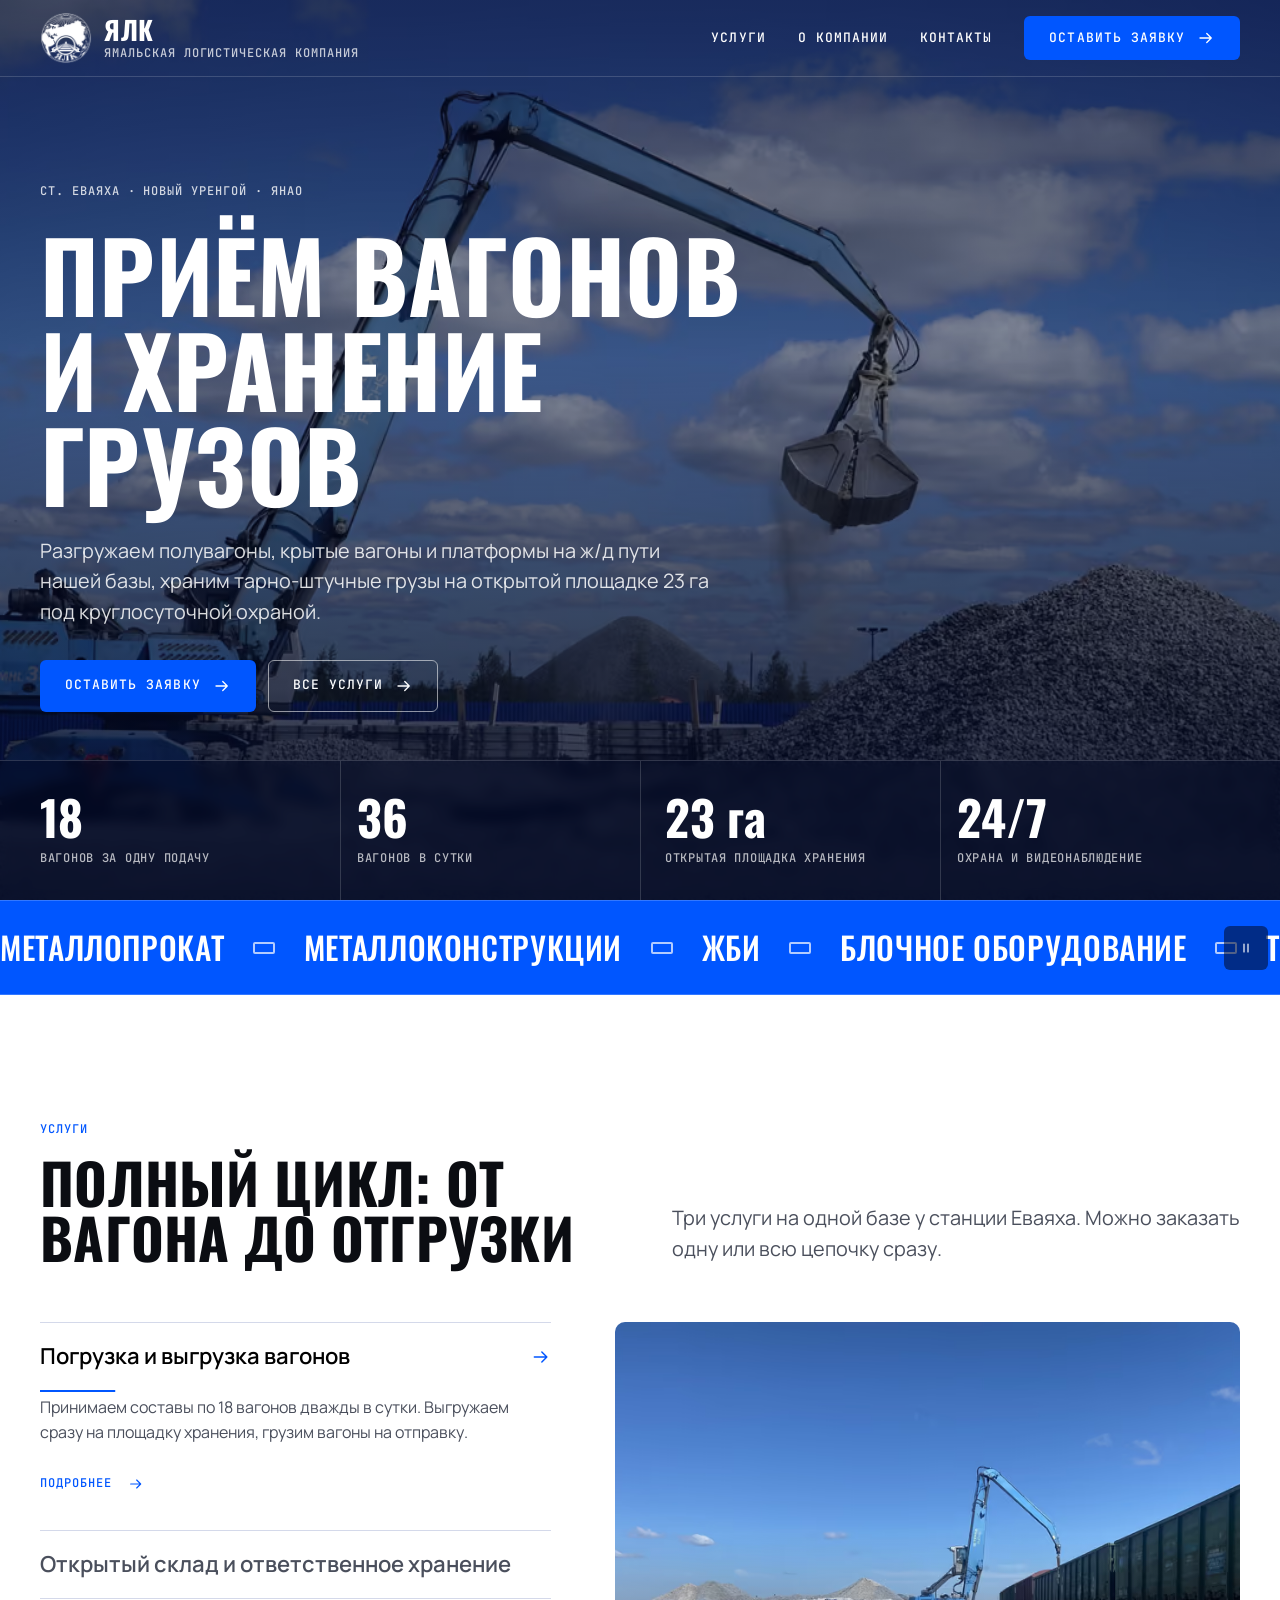
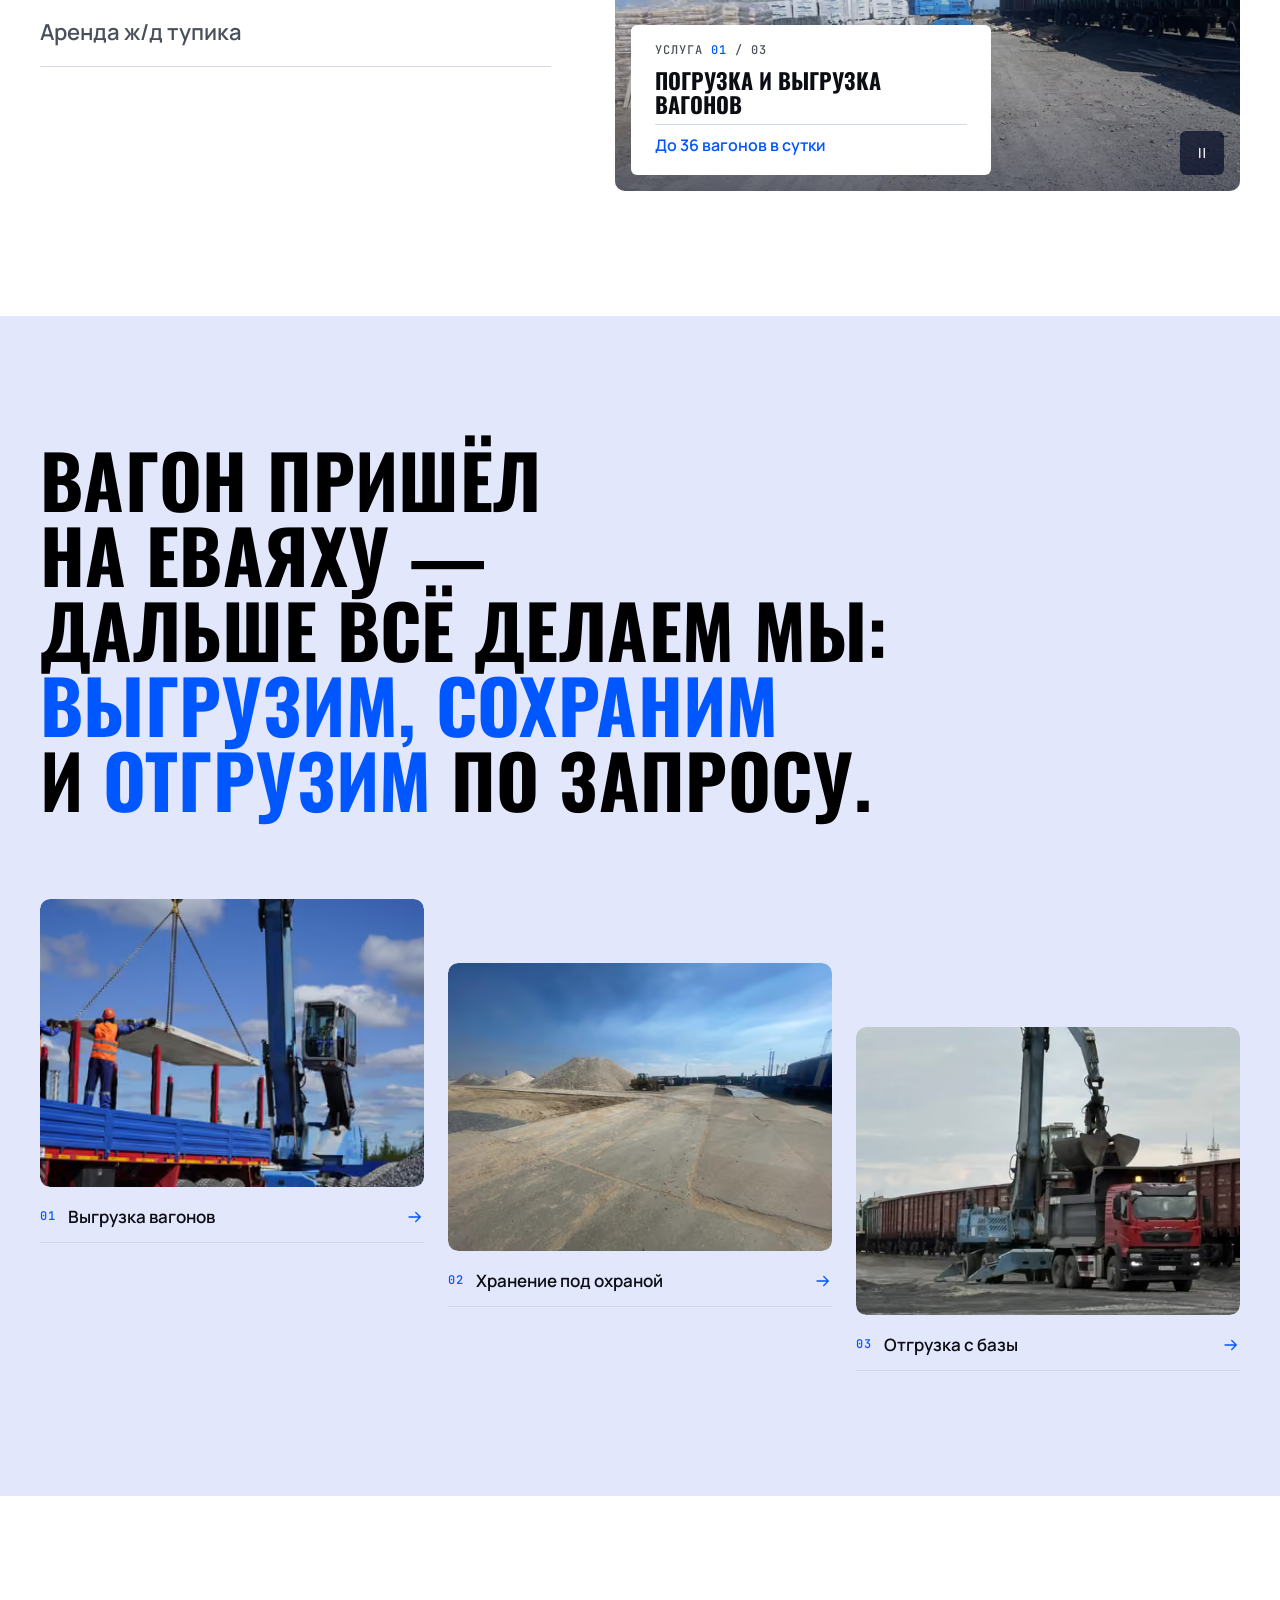
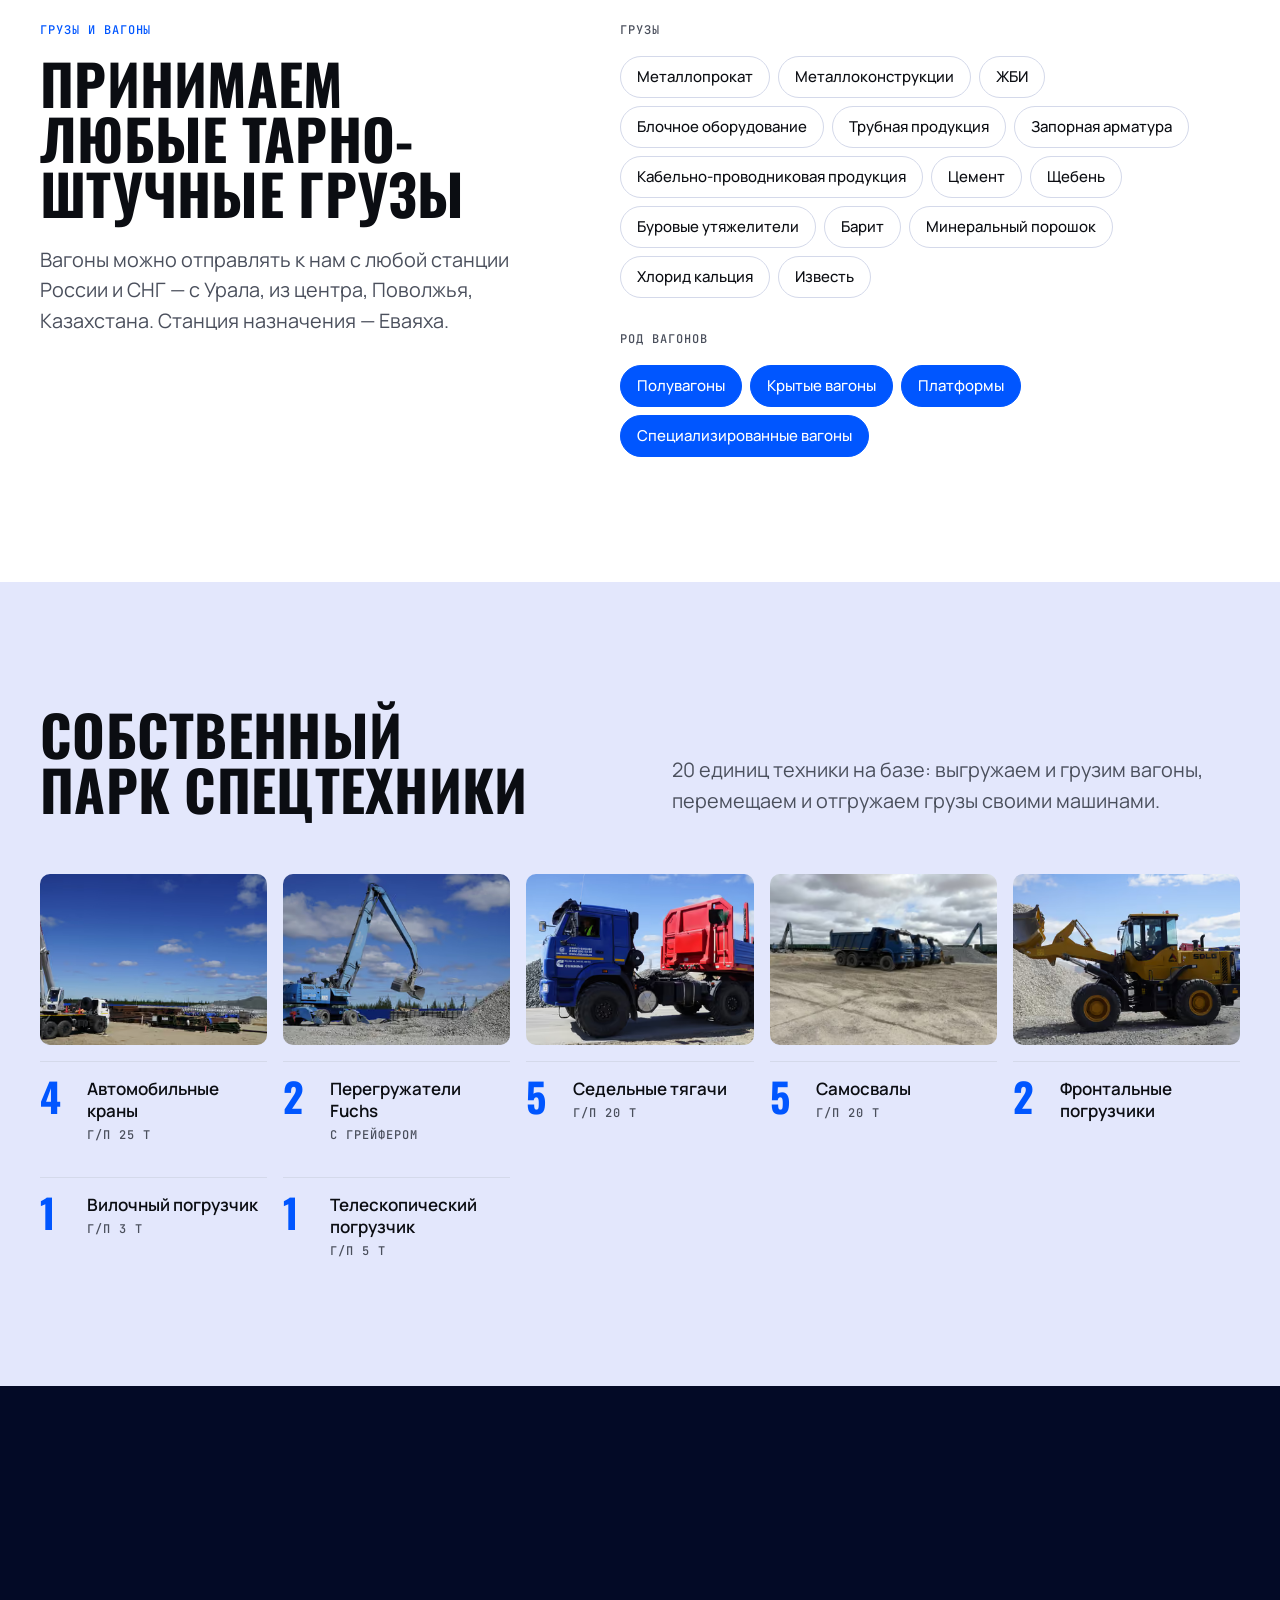
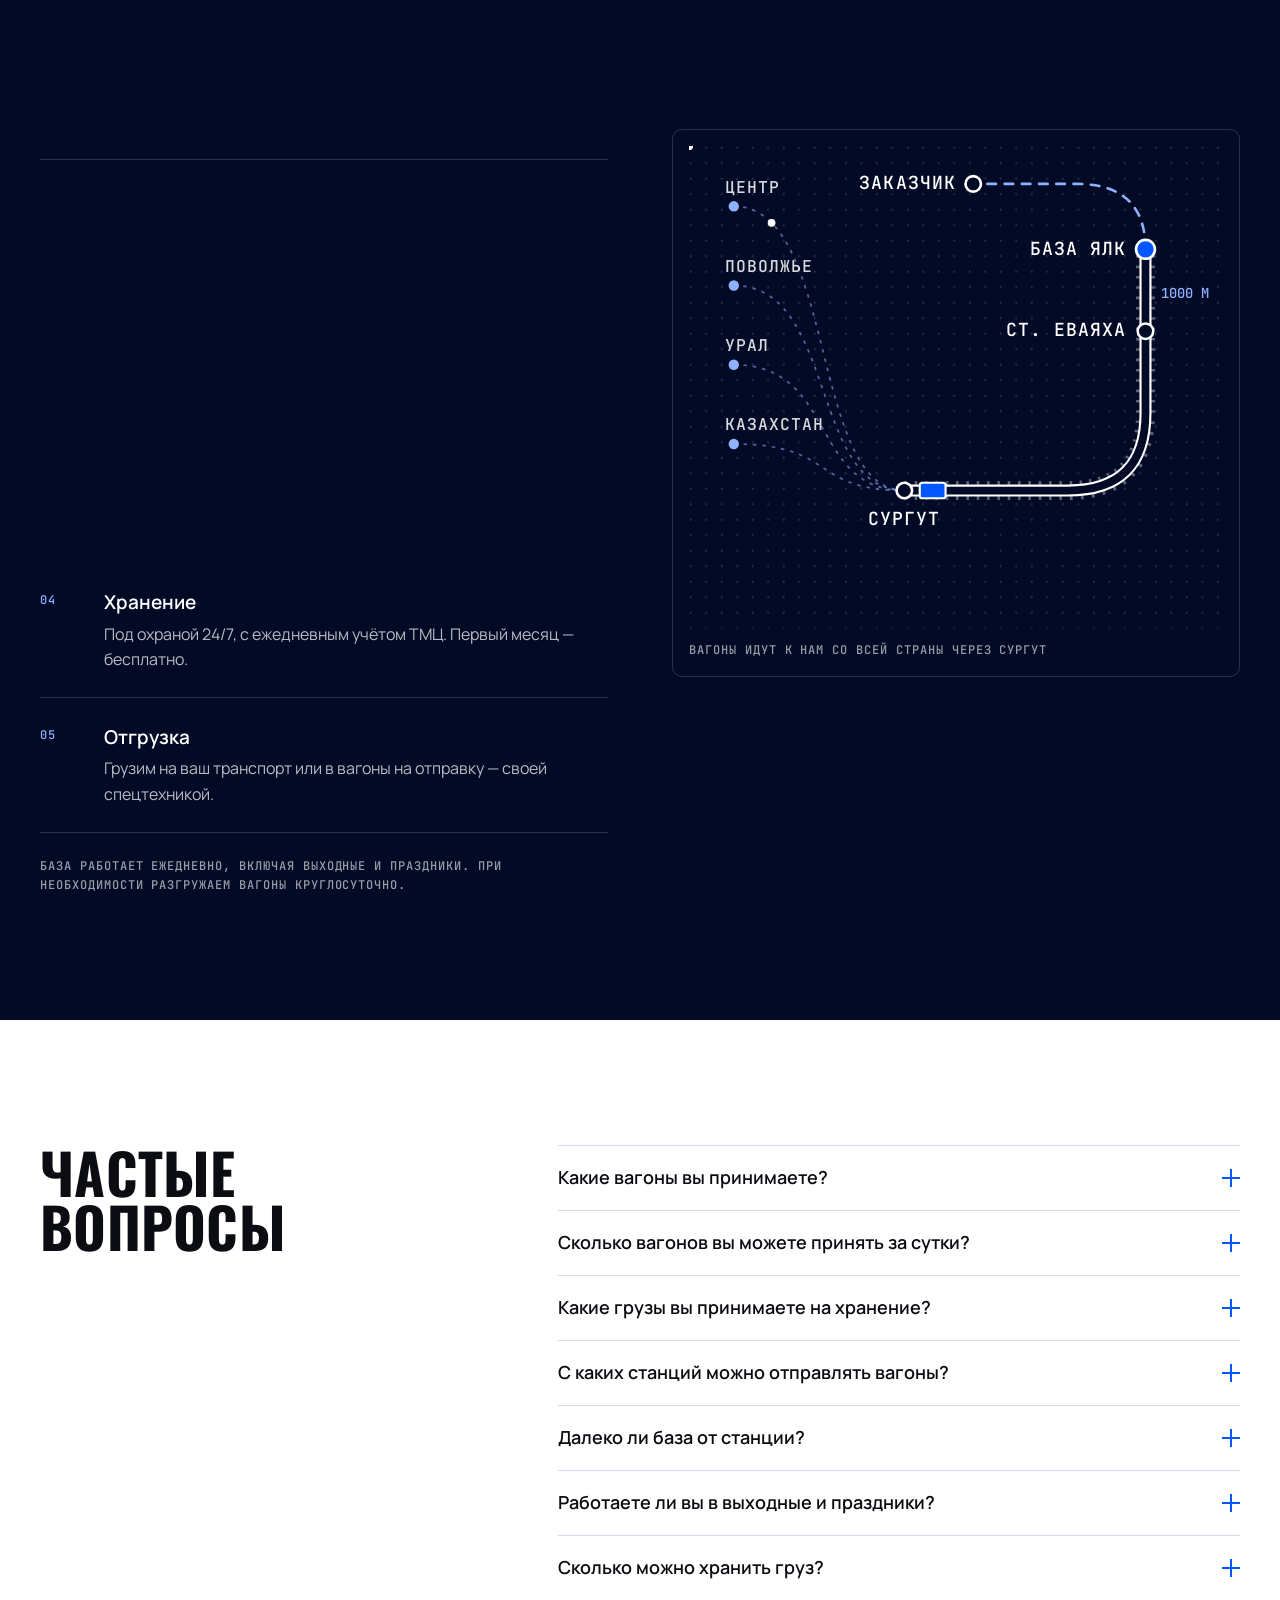
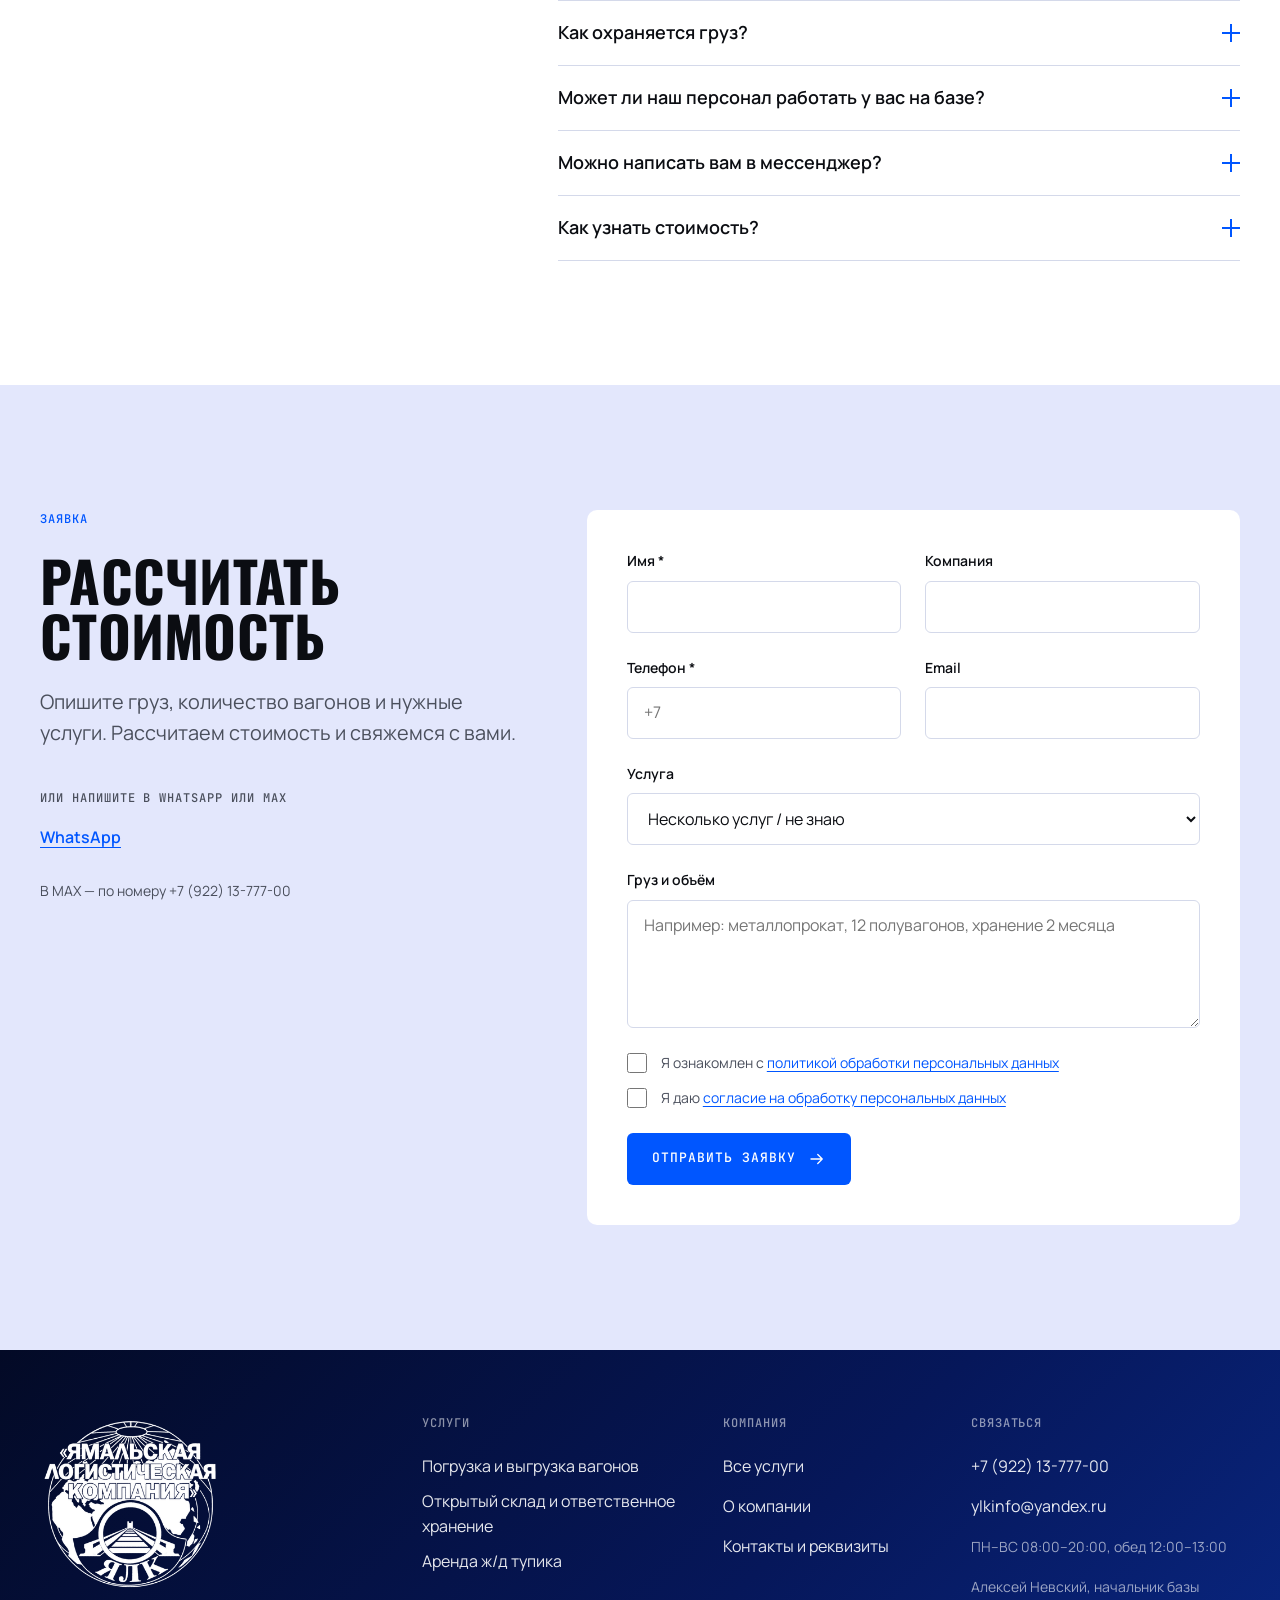
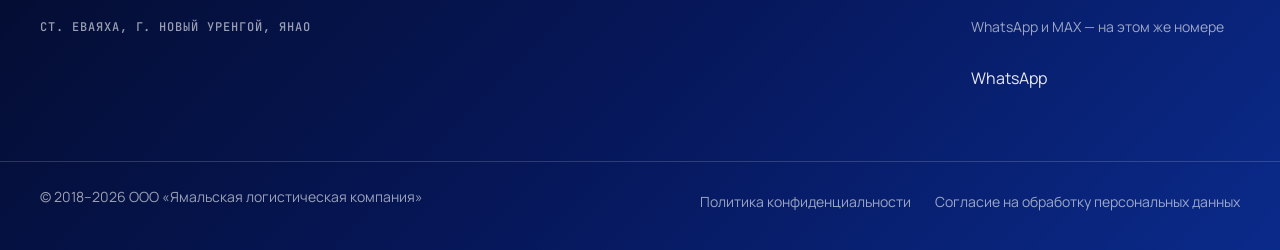
==== commit 155740ed: "Фото главного въезда, упоминания MAX Co-Authored-By: Claude Opus 5.5 <noreply@anthropic.com>" ====
--- a/index.html
+++ b/index.html
@@ -1,8 +1,8 @@
 <!DOCTYPE html><html lang="ru"><head><meta charset="utf-8"><meta name="robots" content="noindex, nofollow"><meta name="viewport" content="width=device-width, initial-scale=1, viewport-fit=cover"><title>Приём вагонов и хранение грузов в Новом Уренгое — ЯЛК</title><meta name="description" content="Погрузка и выгрузка ж/д вагонов на станции Еваяха, открытый склад 23 га, ответственное хранение, аренда ж/д тупика. ООО «Ямальская логистическая компания», Новый Уренгой."><meta name="theme-color" content="#030a26"><meta name="format-detection" content="telephone=no"><link rel="icon" href="./favicon.ico" sizes="48x48"><link rel="icon" href="./favicon-32.png" type="image/png" sizes="32x32"><link rel="apple-touch-icon" href="./apple-touch-icon.png"><link rel="manifest" href="./manifest.webmanifest"><meta property="og:type" content="website"><meta property="og:locale" content="ru_RU"><meta property="og:site_name" content="ЯЛК — Ямальская логистическая компания"><meta property="og:title" content="Приём вагонов и хранение грузов в Новом Уренгое — ЯЛК"><meta property="og:description" content="Погрузка и выгрузка ж/д вагонов на станции Еваяха, открытый склад 23 га, ответственное хранение, аренда ж/д тупика. ООО «Ямальская логистическая компания», Новый Уренгой."><meta property="og:url" content="https://ylk-novyi-urengoi.ru/"><meta property="og:image" content="https://ylk-novyi-urengoi.ru/og.jpg"><meta property="og:image:width" content="1200"><meta property="og:image:height" content="630"><meta name="twitter:card" content="summary_large_image"><script type="application/ld+json">{"@context":"https://schema.org","@type":"LocalBusiness","name":"ООО «Ямальская логистическая компания»","alternateName":"ЯЛК","url":"https://ylk-novyi-urengoi.ru/","logo":"https://ylk-novyi-urengoi.ru/icon-512.png","image":"https://ylk-novyi-urengoi.ru/og.jpg","description":"Погрузка и выгрузка ж/д вагонов, открытый склад и ответственное хранение грузов на станции Еваяха в Новом Уренгое.","areaServed":"Новый Уренгой, ЯНАО","foundingDate":"2018","taxID":"8904087948","identifier":"1188901005050","openingHours":"Mo-Su 08:00-20:00","address":{"@type":"PostalAddress","streetAddress":"Северная магистраль, 4/1","addressLocality":"Новый Уренгой","addressRegion":"ЯНАО","addressCountry":"RU"},"telephone":"+7 (922) 13-777-00","email":"ylkinfo@yandex.ru","makesOffer":[{"@type":"Offer","itemOffered":{"@type":"Service","name":"Погрузка и выгрузка вагонов"}},{"@type":"Offer","itemOffered":{"@type":"Service","name":"Открытый склад и ответственное хранение"}},{"@type":"Offer","itemOffered":{"@type":"Service","name":"Аренда ж/д тупика"}}]}</script><script>document.documentElement.classList.add('js');</script><link rel="stylesheet" href="./_astro/Base.C-Upp1hf.css"><style>.cargo__grid[data-astro-cid-ot654nju]{gap:var(--s-7);display:grid}@media (width>=900px){.cargo__grid[data-astro-cid-ot654nju]{gap:var(--s-8);grid-template-columns:minmax(0,1fr) minmax(0,1.2fr)}}.cargo__lead[data-astro-cid-ot654nju]{margin-top:var(--s-5)}.cargo__eyebrow[data-astro-cid-ot654nju]{margin-bottom:var(--s-4);color:var(--c-blue)}.cargo__lists[data-astro-cid-ot654nju]{gap:var(--s-6);display:grid}.cargo__label[data-astro-cid-ot654nju]{margin-bottom:var(--s-4);color:var(--c-muted)}.chips[data-astro-cid-ot654nju]{gap:var(--s-2);flex-wrap:wrap;display:flex}.chip[data-astro-cid-ot654nju]{padding:var(--s-2) var(--s-4);border:1px solid var(--c-line);background:var(--c-white);border-radius:999px;font-size:.9375rem;font-weight:500}.chip--solid[data-astro-cid-ot654nju]{background:var(--c-blue);border-color:var(--c-blue);color:var(--c-white)}
 </style><link rel="stylesheet" href="./_astro/index.Dh9Sugo1.css"><link rel="stylesheet" href="./_astro/Faq.D7yXaZTI.css"><style>.fleet__grid[data-astro-cid-rm4dyk5j]{gap:var(--s-6) var(--s-3);grid-template-columns:repeat(2,minmax(0,1fr));display:grid}.fleet__card[data-astro-cid-rm4dyk5j]{min-width:0}.fleet__name[data-astro-cid-rm4dyk5j]{overflow-wrap:anywhere}@media (width>=560px){.fleet__grid[data-astro-cid-rm4dyk5j]{gap:var(--s-5) var(--s-4)}}@media (width<=559px){.fleet__count[data-astro-cid-rm4dyk5j]{font-size:2rem}.fleet__body[data-astro-cid-rm4dyk5j]{gap:var(--s-2);flex-direction:column}.fleet__name[data-astro-cid-rm4dyk5j]{font-size:.9375rem}}@media (width>=1100px){.fleet__grid[data-astro-cid-rm4dyk5j]{grid-template-columns:repeat(5,minmax(0,1fr))}}.fleet__photo[data-astro-cid-rm4dyk5j]{aspect-ratio:4/3;border-radius:var(--radius-lg);background:var(--c-lavender);overflow:hidden}.fleet__photo[data-astro-cid-rm4dyk5j] img{object-fit:cover;width:100%;height:100%;transition:transform .9s var(--ease-out)}@media (hover:hover){.fleet__card[data-astro-cid-rm4dyk5j]:hover img{transform:scale(1.04)}}.fleet__body[data-astro-cid-rm4dyk5j]{align-items:flex-start;gap:var(--s-4);padding-top:var(--s-4);border-top:1px solid var(--c-line);margin-top:var(--s-4);display:flex}.fleet__count[data-astro-cid-rm4dyk5j]{font-family:var(--f-display);color:var(--c-blue);min-width:1.4ch;font-size:2.5rem;font-weight:700;line-height:.9}.fleet__name[data-astro-cid-rm4dyk5j]{font-size:1.0625rem;font-weight:600;line-height:1.3}.fleet__spec[data-astro-cid-rm4dyk5j]{margin-top:var(--s-1);color:var(--c-muted)}.fleet__extra[data-astro-cid-rm4dyk5j]{margin-top:var(--s-6)}.fleet__extra[data-astro-cid-rm4dyk5j] .fleet__body[data-astro-cid-rm4dyk5j]{margin-top:0}
-.lead-form__grid[data-astro-cid-sevzbneq]{gap:var(--s-7);display:grid}@media (width>=960px){.lead-form__grid[data-astro-cid-sevzbneq]{gap:var(--s-8);grid-template-columns:minmax(0,.85fr) minmax(0,1.15fr);align-items:start}}.lead-form__intro[data-astro-cid-sevzbneq]{gap:var(--s-5);display:grid}.lead-form__eyebrow[data-astro-cid-sevzbneq]{color:var(--c-blue)}.lead-form__alt[data-astro-cid-sevzbneq]{gap:var(--s-2);margin-top:var(--s-4);color:var(--c-muted);display:grid}.lead-form__alt[data-astro-cid-sevzbneq] ul[data-astro-cid-sevzbneq]{gap:var(--s-5);display:flex}.lead-form__alt[data-astro-cid-sevzbneq] a[data-astro-cid-sevzbneq]{min-height:44px;color:var(--c-blue);text-underline-offset:4px;align-items:center;font-weight:600;text-decoration:underline;display:inline-flex}.form[data-astro-cid-sevzbneq]{gap:var(--s-5);background:var(--c-white);border-radius:var(--radius-lg);padding:clamp(1.25rem,1rem + 2vw,2.5rem);display:grid}.form__row[data-astro-cid-sevzbneq]{gap:var(--s-5);display:grid}@media (width>=640px){.form__row[data-astro-cid-sevzbneq]{grid-template-columns:1fr 1fr}}.field[data-astro-cid-sevzbneq]{gap:var(--s-2);display:grid}.field[data-astro-cid-sevzbneq] label[data-astro-cid-sevzbneq]{font-size:var(--t-small);font-weight:600}.field[data-astro-cid-sevzbneq] input[data-astro-cid-sevzbneq],.field[data-astro-cid-sevzbneq] select[data-astro-cid-sevzbneq],.field[data-astro-cid-sevzbneq] textarea[data-astro-cid-sevzbneq]{width:100%;min-height:52px;padding:var(--s-3) var(--s-4);border:1.5px solid var(--c-line);border-radius:var(--radius);background:var(--c-white);transition:border-color var(--d-fast) var(--ease);font-size:1rem}.field[data-astro-cid-sevzbneq] textarea[data-astro-cid-sevzbneq]{resize:vertical;min-height:120px}.field[data-astro-cid-sevzbneq] input[data-astro-cid-sevzbneq]:focus-visible,.field[data-astro-cid-sevzbneq] select[data-astro-cid-sevzbneq]:focus-visible,.field[data-astro-cid-sevzbneq] textarea[data-astro-cid-sevzbneq]:focus-visible{border-color:var(--c-blue);outline:none;box-shadow:0 0 0 3px #0056ff2e}.field[data-astro-cid-sevzbneq] [data-astro-cid-sevzbneq][aria-invalid=true]{border-color:var(--c-danger)}.field__err[data-astro-cid-sevzbneq]{font-size:var(--t-small);color:var(--c-danger)}.form__checks[data-astro-cid-sevzbneq]{gap:var(--s-3);display:grid}.check[data-astro-cid-sevzbneq]{gap:var(--s-3);font-size:var(--t-small);color:var(--c-muted);cursor:pointer;grid-template-columns:22px 1fr;align-items:start;display:grid}.check[data-astro-cid-sevzbneq] input[data-astro-cid-sevzbneq]{width:20px;height:20px;accent-color:var(--c-blue);margin:1px 0 0}.check[data-astro-cid-sevzbneq] a[data-astro-cid-sevzbneq]{color:var(--c-blue);text-underline-offset:3px;text-decoration:underline}.form__submit[data-astro-cid-sevzbneq]{align-items:center;gap:var(--s-4);flex-wrap:wrap;display:flex}.form__status[data-astro-cid-sevzbneq]{font-size:var(--t-small);color:var(--c-muted)}.form__status[data-astro-cid-sevzbneq][data-state=ok]{color:var(--c-success)}.form__status[data-astro-cid-sevzbneq][data-state=error]{color:var(--c-danger)}
+.lead-form__grid[data-astro-cid-sevzbneq]{gap:var(--s-7);display:grid}@media (width>=960px){.lead-form__grid[data-astro-cid-sevzbneq]{gap:var(--s-8);grid-template-columns:minmax(0,.85fr) minmax(0,1.15fr);align-items:start}}.lead-form__intro[data-astro-cid-sevzbneq]{gap:var(--s-5);display:grid}.lead-form__eyebrow[data-astro-cid-sevzbneq]{color:var(--c-blue)}.lead-form__alt[data-astro-cid-sevzbneq]{gap:var(--s-2);margin-top:var(--s-4);color:var(--c-muted);display:grid}.lead-form__max[data-astro-cid-sevzbneq]{margin-top:var(--s-3);font-size:var(--t-small);color:var(--c-muted)}.lead-form__alt[data-astro-cid-sevzbneq] ul[data-astro-cid-sevzbneq]{gap:var(--s-5);display:flex}.lead-form__alt[data-astro-cid-sevzbneq] a[data-astro-cid-sevzbneq]{min-height:44px;color:var(--c-blue);text-underline-offset:4px;align-items:center;font-weight:600;text-decoration:underline;display:inline-flex}.form[data-astro-cid-sevzbneq]{gap:var(--s-5);background:var(--c-white);border-radius:var(--radius-lg);padding:clamp(1.25rem,1rem + 2vw,2.5rem);display:grid}.form__row[data-astro-cid-sevzbneq]{gap:var(--s-5);display:grid}@media (width>=640px){.form__row[data-astro-cid-sevzbneq]{grid-template-columns:1fr 1fr}}.field[data-astro-cid-sevzbneq]{gap:var(--s-2);display:grid}.field[data-astro-cid-sevzbneq] label[data-astro-cid-sevzbneq]{font-size:var(--t-small);font-weight:600}.field[data-astro-cid-sevzbneq] input[data-astro-cid-sevzbneq],.field[data-astro-cid-sevzbneq] select[data-astro-cid-sevzbneq],.field[data-astro-cid-sevzbneq] textarea[data-astro-cid-sevzbneq]{width:100%;min-height:52px;padding:var(--s-3) var(--s-4);border:1.5px solid var(--c-line);border-radius:var(--radius);background:var(--c-white);transition:border-color var(--d-fast) var(--ease);font-size:1rem}.field[data-astro-cid-sevzbneq] textarea[data-astro-cid-sevzbneq]{resize:vertical;min-height:120px}.field[data-astro-cid-sevzbneq] input[data-astro-cid-sevzbneq]:focus-visible,.field[data-astro-cid-sevzbneq] select[data-astro-cid-sevzbneq]:focus-visible,.field[data-astro-cid-sevzbneq] textarea[data-astro-cid-sevzbneq]:focus-visible{border-color:var(--c-blue);outline:none;box-shadow:0 0 0 3px #0056ff2e}.field[data-astro-cid-sevzbneq] [data-astro-cid-sevzbneq][aria-invalid=true]{border-color:var(--c-danger)}.field__err[data-astro-cid-sevzbneq]{font-size:var(--t-small);color:var(--c-danger)}.form__checks[data-astro-cid-sevzbneq]{gap:var(--s-3);display:grid}.check[data-astro-cid-sevzbneq]{gap:var(--s-3);font-size:var(--t-small);color:var(--c-muted);cursor:pointer;grid-template-columns:22px 1fr;align-items:start;display:grid}.check[data-astro-cid-sevzbneq] input[data-astro-cid-sevzbneq]{width:20px;height:20px;accent-color:var(--c-blue);margin:1px 0 0}.check[data-astro-cid-sevzbneq] a[data-astro-cid-sevzbneq]{color:var(--c-blue);text-underline-offset:3px;text-decoration:underline}.form__submit[data-astro-cid-sevzbneq]{align-items:center;gap:var(--s-4);flex-wrap:wrap;display:flex}.form__status[data-astro-cid-sevzbneq]{font-size:var(--t-small);color:var(--c-muted)}.form__status[data-astro-cid-sevzbneq][data-state=ok]{color:var(--c-success)}.form__status[data-astro-cid-sevzbneq][data-state=error]{color:var(--c-danger)}
 .ticker[data-astro-cid-u6vsyxkm]{background:var(--c-blue);color:var(--c-white);border-block:1px solid #fff3;align-items:center;display:flex;position:relative;overflow:hidden}.ticker__track[data-astro-cid-u6vsyxkm]{width:max-content;animation:60s linear infinite ticker;display:flex}.ticker__list[data-astro-cid-u6vsyxkm]{margin:0;padding:0;list-style:none;display:flex}.ticker__item[data-astro-cid-u6vsyxkm]{white-space:nowrap;font-family:var(--f-display);letter-spacing:.02em;text-transform:uppercase;align-items:center;padding-block:clamp(.9rem,.7rem + .8vw,1.4rem);font-size:clamp(1.25rem,1rem + 1.2vw,2rem);font-weight:500;display:flex}.ticker__sep[data-astro-cid-u6vsyxkm]{border:2px solid #ffffffb3;border-radius:2px;width:22px;height:12px;margin-inline:clamp(1.25rem,1rem + 1vw,2rem)}.ticker[data-astro-cid-u6vsyxkm][data-paused] .ticker__track[data-astro-cid-u6vsyxkm],.ticker[data-astro-cid-u6vsyxkm][data-offscreen] .ticker__track[data-astro-cid-u6vsyxkm]{animation-play-state:paused}.ticker__toggle[data-astro-cid-u6vsyxkm]{right:var(--s-3);border-radius:var(--radius);width:44px;height:44px;color:var(--c-white);cursor:pointer;background:#030a268c;border:0;place-items:center;display:grid;position:absolute}@media (hover:hover) and (pointer:fine){.ticker[data-astro-cid-u6vsyxkm]:hover .ticker__track[data-astro-cid-u6vsyxkm]{animation-play-state:paused}}@keyframes ticker{to{transform:translate(-50%)}}@media (prefers-reduced-motion:reduce){.ticker__track[data-astro-cid-u6vsyxkm]{animation:none}.ticker__toggle[data-astro-cid-u6vsyxkm]{display:none}}
 </style></head><body><a class="skip-link" href="#main">Перейти к содержанию</a><header class="header" data-overlay data-header data-astro-cid-nen7h5rs><div class="container header__bar" data-astro-cid-nen7h5rs><a class="brand" href="./" aria-label="ООО «Ямальская логистическая компания» — на главную" data-astro-cid-nen7h5rs><span class="brand__mark" data-astro-cid-nen7h5rs><img src="./_astro/yalc-header-white-2000.Bx3GIMK3_1RJU2K.webp" alt loading="eager" data-astro-cid-nen7h5rs="true" decoding="async" width="112" height="112" class="brand__logo brand__logo--white"><img src="./_astro/yalc-header-blue-2000.CWZy5vtB_1dJcQ1.webp" alt loading="eager" data-astro-cid-nen7h5rs="true" decoding="async" width="112" height="112" class="brand__logo brand__logo--blue"></span><span class="brand__text" data-astro-cid-nen7h5rs><span class="brand__name" data-astro-cid-nen7h5rs>ЯЛК</span><span class="brand__sub" data-astro-cid-nen7h5rs>Ямальская логистическая компания</span></span></a><nav class="nav" aria-label="Основное меню" data-astro-cid-nen7h5rs><ul role="list" class="nav__list" data-astro-cid-nen7h5rs><li data-astro-cid-nen7h5rs><a href="./uslugi/" class="nav__link" data-astro-cid-nen7h5rs>Услуги</a></li><li data-astro-cid-nen7h5rs><a href="./o-kompanii/" class="nav__link" data-astro-cid-nen7h5rs>О компании</a></li><li data-astro-cid-nen7h5rs><a href="./kontakty/" class="nav__link" data-astro-cid-nen7h5rs>Контакты</a></li></ul><a href="#zayavka" data-astro-cid-nen7h5rs="true" data-astro-cid-ekguhzzh="true" class="btn btn--primary nav__cta"><span data-astro-cid-ekguhzzh>Оставить заявку</span><svg class="btn__arrow" width="18" height="18" viewBox="0 0 24 24" fill="none" stroke="currentColor" stroke-width="1.75" stroke-linecap="round" stroke-linejoin="round" aria-hidden="true" focusable="false"><path d="M4 12h15M13 6l6 6-6 6"/></svg></a></nav><button class="burger swap" type="button" aria-expanded="false" aria-controls="mobile-menu" data-burger data-astro-cid-nen7h5rs><span class="sr-only" data-astro-cid-nen7h5rs>Открыть меню</span><svg class="swap__off" width="26" height="26" viewBox="0 0 24 24" fill="none" stroke="currentColor" stroke-width="1.75" stroke-linecap="round" stroke-linejoin="round" aria-hidden="true" focusable="false"><path d="M3 7h18M3 12h18M3 17h18"/></svg><svg class="swap__on" width="26" height="26" viewBox="0 0 24 24" fill="none" stroke="currentColor" stroke-width="1.75" stroke-linecap="round" stroke-linejoin="round" aria-hidden="true" focusable="false"><path d="M6 6l12 12M18 6L6 18"/></svg></button></div><div class="mobile" id="mobile-menu" hidden data-mobile data-astro-cid-nen7h5rs><div class="container mobile__inner" data-astro-cid-nen7h5rs><p class="mono mobile__label" data-astro-cid-nen7h5rs>Услуги</p><ul role="list" class="mobile__services" data-astro-cid-nen7h5rs><li data-astro-cid-nen7h5rs><a href="./uslugi/priem-i-razgruzka-vagonov/" data-astro-cid-nen7h5rs>Погрузка и выгрузка вагонов</a></li><li data-astro-cid-nen7h5rs><a href="./uslugi/obrabotka-i-hranenie-gruzov/" data-astro-cid-nen7h5rs>Открытый склад и ответственное хранение</a></li><li data-astro-cid-nen7h5rs><a href="./uslugi/arenda-zhd-tupika/" data-astro-cid-nen7h5rs>Аренда ж/д тупика</a></li></ul><ul role="list" class="mobile__nav" data-astro-cid-nen7h5rs><li data-astro-cid-nen7h5rs><a href="./uslugi/" data-astro-cid-nen7h5rs>Услуги</a></li><li data-astro-cid-nen7h5rs><a href="./o-kompanii/" data-astro-cid-nen7h5rs>О компании</a></li><li data-astro-cid-nen7h5rs><a href="./kontakty/" data-astro-cid-nen7h5rs>Контакты</a></li></ul><a href="#zayavka" data-close-menu="true" data-astro-cid-nen7h5rs="true" data-astro-cid-ekguhzzh="true" class="btn btn--primary mobile__cta"><span data-astro-cid-ekguhzzh>Оставить заявку</span><svg class="btn__arrow" width="18" height="18" viewBox="0 0 24 24" fill="none" stroke="currentColor" stroke-width="1.75" stroke-linecap="round" stroke-linejoin="round" aria-hidden="true" focusable="false"><path d="M4 12h15M13 6l6 6-6 6"/></svg></a></div></div></header><script type="module">var e=document.querySelector(`[data-header]`),t=e.querySelector(`[data-burger]`),n=e.querySelector(`[data-mobile]`),r=()=>e.classList.toggle(`is-scrolled`,window.scrollY>24);r(),window.addEventListener(`scroll`,r,{passive:!0});var i=r=>{t.setAttribute(`aria-expanded`,String(r)),t.toggleAttribute(`data-on`,r),t.querySelector(`.sr-only`).textContent=r?`Закрыть меню`:`Открыть меню`,n.hidden=!r,e.classList.toggle(`is-open`,r),document.documentElement.style.overflow=r?`hidden`:``,document.querySelectorAll(`main, footer, .skip-link`).forEach(e=>e.inert=r)};t.addEventListener(`click`,()=>i(t.getAttribute(`aria-expanded`)!==`true`)),n.addEventListener(`click`,e=>{e.target.closest(`a`)&&i(!1)}),document.addEventListener(`keydown`,n=>{n.key===`Escape`&&e.classList.contains(`is-open`)&&(i(!1),t.focus())}),window.matchMedia(`(min-width: 960px)`).addEventListener(`change`,e=>e.matches&&i(!1));</script><main id="main"><section class="hero on-dark" aria-labelledby="hero-title" data-astro-cid-i3irphx7><picture data-astro-cid-i3irphx7="true"><source srcset="./_astro/fuchs-shcheben.CdVGl3xq_Z2nvTcO.avif 768w, ./_astro/fuchs-shcheben.CdVGl3xq_ZNecKg.avif 1280w, ./_astro/fuchs-shcheben.CdVGl3xq_15rLvr.avif 1920w, ./_astro/fuchs-shcheben.CdVGl3xq_K1jR4.avif 2800w" type="image/avif" sizes="100vw"><source srcset="./_astro/fuchs-shcheben.CdVGl3xq_twFUr.webp 768w, ./_astro/fuchs-shcheben.CdVGl3xq_1HcGvY.webp 1280w, ./_astro/fuchs-shcheben.CdVGl3xq_Z2i3qNS.webp 1920w, ./_astro/fuchs-shcheben.CdVGl3xq_2rHflF.webp 2800w" type="image/webp" sizes="100vw"><img src="./_astro/fuchs-shcheben.CdVGl3xq_Z2gWzsf.jpg" srcset="./_astro/fuchs-shcheben.CdVGl3xq_Z1wJxpi.jpg 768w, ./_astro/fuchs-shcheben.CdVGl3xq_4P8Nk.jpg 1280w, ./_astro/fuchs-shcheben.CdVGl3xq_Z1Vw7NR.jpg 1920w, ./_astro/fuchs-shcheben.CdVGl3xq_Z2gWzsf.jpg 2800w" alt="Перегружатель Fuchs высыпает щебень из грейфера" sizes="100vw" loading="eager" fetchpriority="high" data-astro-cid-i3irphx7="true" decoding="async" width="2800" height="1575" class="hero__bg"></picture><div class="hero__scrim" aria-hidden="true" data-astro-cid-i3irphx7></div><div class="container hero__content" data-astro-cid-i3irphx7><p class="mono hero__eyebrow" style="--i:0" data-astro-cid-i3irphx7>Ст. Еваяха · Новый Уренгой · ЯНАО</p><h1 id="hero-title" class="display hero__title" style="--i:1" data-astro-cid-i3irphx7>Приём вагонов<br data-astro-cid-i3irphx7> и&nbsp;хранение грузов</h1><p class="lead hero__lead" style="--i:2" data-astro-cid-i3irphx7>Разгружаем полувагоны, крытые вагоны и&nbsp;платформы на&nbsp;ж/д пути нашей базы, храним тарно-штучные грузы на&nbsp;открытой площадке 23&nbsp;га под круглосуточной охраной.</p><div class="hero__actions" style="--i:3" data-astro-cid-i3irphx7><a href="#zayavka" data-astro-cid-i3irphx7="true" data-astro-cid-ekguhzzh="true" class="btn btn--primary"><span data-astro-cid-ekguhzzh>Оставить заявку</span><svg class="btn__arrow" width="18" height="18" viewBox="0 0 24 24" fill="none" stroke="currentColor" stroke-width="1.75" stroke-linecap="round" stroke-linejoin="round" aria-hidden="true" focusable="false"><path d="M4 12h15M13 6l6 6-6 6"/></svg></a><a href="./uslugi/" data-astro-cid-i3irphx7="true" data-astro-cid-ekguhzzh="true" class="btn btn--ghost-light"><span data-astro-cid-ekguhzzh>Все услуги</span><svg class="btn__arrow" width="18" height="18" viewBox="0 0 24 24" fill="none" stroke="currentColor" stroke-width="1.75" stroke-linecap="round" stroke-linejoin="round" aria-hidden="true" focusable="false"><path d="M4 12h15M13 6l6 6-6 6"/></svg></a></div></div><div class="hero__stats" data-astro-cid-i3irphx7><dl class="container stats" style="--i:4" data-astro-cid-i3irphx7><div class="stats__item" data-astro-cid-i3irphx7><dt class="mono stats__label" data-astro-cid-i3irphx7>вагонов за одну подачу</dt><dd class="stats__value" data-astro-cid-i3irphx7>18</dd></div><div class="stats__item" data-astro-cid-i3irphx7><dt class="mono stats__label" data-astro-cid-i3irphx7>вагонов в сутки</dt><dd class="stats__value" data-astro-cid-i3irphx7>36</dd></div><div class="stats__item" data-astro-cid-i3irphx7><dt class="mono stats__label" data-astro-cid-i3irphx7>открытая площадка хранения</dt><dd class="stats__value" data-astro-cid-i3irphx7>23 га</dd></div><div class="stats__item" data-astro-cid-i3irphx7><dt class="mono stats__label" data-astro-cid-i3irphx7>охрана и видеонаблюдение</dt><dd class="stats__value" data-astro-cid-i3irphx7>24/7</dd></div></dl></div></section><section class="ticker" aria-label="Какие грузы и вагоны принимаем" data-ticker data-astro-cid-u6vsyxkm><p class="sr-only" data-astro-cid-u6vsyxkm>Принимаем: Металлопрокат, Металлоконструкции, ЖБИ, Блочное оборудование, Трубная продукция, Запорная арматура, Кабельно-проводниковая продукция, Цемент, Щебень, Буровые утяжелители, Барит, Минеральный порошок, Хлорид кальция, Известь, Полувагоны, Крытые вагоны, Платформы, Специализированные вагоны.</p><div class="ticker__track" aria-hidden="true" data-astro-cid-u6vsyxkm><ul class="ticker__list" data-astro-cid-u6vsyxkm><li class="ticker__item" data-astro-cid-u6vsyxkm><span data-astro-cid-u6vsyxkm>Металлопрокат</span><span class="ticker__sep" data-astro-cid-u6vsyxkm></span></li><li class="ticker__item" data-astro-cid-u6vsyxkm><span data-astro-cid-u6vsyxkm>Металлоконструкции</span><span class="ticker__sep" data-astro-cid-u6vsyxkm></span></li><li class="ticker__item" data-astro-cid-u6vsyxkm><span data-astro-cid-u6vsyxkm>ЖБИ</span><span class="ticker__sep" data-astro-cid-u6vsyxkm></span></li><li class="ticker__item" data-astro-cid-u6vsyxkm><span data-astro-cid-u6vsyxkm>Блочное оборудование</span><span class="ticker__sep" data-astro-cid-u6vsyxkm></span></li><li class="ticker__item" data-astro-cid-u6vsyxkm><span data-astro-cid-u6vsyxkm>Трубная продукция</span><span class="ticker__sep" data-astro-cid-u6vsyxkm></span></li><li class="ticker__item" data-astro-cid-u6vsyxkm><span data-astro-cid-u6vsyxkm>Запорная арматура</span><span class="ticker__sep" data-astro-cid-u6vsyxkm></span></li><li class="ticker__item" data-astro-cid-u6vsyxkm><span data-astro-cid-u6vsyxkm>Кабельно-проводниковая продукция</span><span class="ticker__sep" data-astro-cid-u6vsyxkm></span></li><li class="ticker__item" data-astro-cid-u6vsyxkm><span data-astro-cid-u6vsyxkm>Цемент</span><span class="ticker__sep" data-astro-cid-u6vsyxkm></span></li><li class="ticker__item" data-astro-cid-u6vsyxkm><span data-astro-cid-u6vsyxkm>Щебень</span><span class="ticker__sep" data-astro-cid-u6vsyxkm></span></li><li class="ticker__item" data-astro-cid-u6vsyxkm><span data-astro-cid-u6vsyxkm>Буровые утяжелители</span><span class="ticker__sep" data-astro-cid-u6vsyxkm></span></li><li class="ticker__item" data-astro-cid-u6vsyxkm><span data-astro-cid-u6vsyxkm>Барит</span><span class="ticker__sep" data-astro-cid-u6vsyxkm></span></li><li class="ticker__item" data-astro-cid-u6vsyxkm><span data-astro-cid-u6vsyxkm>Минеральный порошок</span><span class="ticker__sep" data-astro-cid-u6vsyxkm></span></li><li class="ticker__item" data-astro-cid-u6vsyxkm><span data-astro-cid-u6vsyxkm>Хлорид кальция</span><span class="ticker__sep" data-astro-cid-u6vsyxkm></span></li><li class="ticker__item" data-astro-cid-u6vsyxkm><span data-astro-cid-u6vsyxkm>Известь</span><span class="ticker__sep" data-astro-cid-u6vsyxkm></span></li><li class="ticker__item" data-astro-cid-u6vsyxkm><span data-astro-cid-u6vsyxkm>Полувагоны</span><span class="ticker__sep" data-astro-cid-u6vsyxkm></span></li><li class="ticker__item" data-astro-cid-u6vsyxkm><span data-astro-cid-u6vsyxkm>Крытые вагоны</span><span class="ticker__sep" data-astro-cid-u6vsyxkm></span></li><li class="ticker__item" data-astro-cid-u6vsyxkm><span data-astro-cid-u6vsyxkm>Платформы</span><span class="ticker__sep" data-astro-cid-u6vsyxkm></span></li><li class="ticker__item" data-astro-cid-u6vsyxkm><span data-astro-cid-u6vsyxkm>Специализированные вагоны</span><span class="ticker__sep" data-astro-cid-u6vsyxkm></span></li></ul><ul class="ticker__list" data-astro-cid-u6vsyxkm><li class="ticker__item" data-astro-cid-u6vsyxkm><span data-astro-cid-u6vsyxkm>Металлопрокат</span><span class="ticker__sep" data-astro-cid-u6vsyxkm></span></li><li class="ticker__item" data-astro-cid-u6vsyxkm><span data-astro-cid-u6vsyxkm>Металлоконструкции</span><span class="ticker__sep" data-astro-cid-u6vsyxkm></span></li><li class="ticker__item" data-astro-cid-u6vsyxkm><span data-astro-cid-u6vsyxkm>ЖБИ</span><span class="ticker__sep" data-astro-cid-u6vsyxkm></span></li><li class="ticker__item" data-astro-cid-u6vsyxkm><span data-astro-cid-u6vsyxkm>Блочное оборудование</span><span class="ticker__sep" data-astro-cid-u6vsyxkm></span></li><li class="ticker__item" data-astro-cid-u6vsyxkm><span data-astro-cid-u6vsyxkm>Трубная продукция</span><span class="ticker__sep" data-astro-cid-u6vsyxkm></span></li><li class="ticker__item" data-astro-cid-u6vsyxkm><span data-astro-cid-u6vsyxkm>Запорная арматура</span><span class="ticker__sep" data-astro-cid-u6vsyxkm></span></li><li class="ticker__item" data-astro-cid-u6vsyxkm><span data-astro-cid-u6vsyxkm>Кабельно-проводниковая продукция</span><span class="ticker__sep" data-astro-cid-u6vsyxkm></span></li><li class="ticker__item" data-astro-cid-u6vsyxkm><span data-astro-cid-u6vsyxkm>Цемент</span><span class="ticker__sep" data-astro-cid-u6vsyxkm></span></li><li class="ticker__item" data-astro-cid-u6vsyxkm><span data-astro-cid-u6vsyxkm>Щебень</span><span class="ticker__sep" data-astro-cid-u6vsyxkm></span></li><li class="ticker__item" data-astro-cid-u6vsyxkm><span data-astro-cid-u6vsyxkm>Буровые утяжелители</span><span class="ticker__sep" data-astro-cid-u6vsyxkm></span></li><li class="ticker__item" data-astro-cid-u6vsyxkm><span data-astro-cid-u6vsyxkm>Барит</span><span class="ticker__sep" data-astro-cid-u6vsyxkm></span></li><li class="ticker__item" data-astro-cid-u6vsyxkm><span data-astro-cid-u6vsyxkm>Минеральный порошок</span><span class="ticker__sep" data-astro-cid-u6vsyxkm></span></li><li class="ticker__item" data-astro-cid-u6vsyxkm><span data-astro-cid-u6vsyxkm>Хлорид кальция</span><span class="ticker__sep" data-astro-cid-u6vsyxkm></span></li><li class="ticker__item" data-astro-cid-u6vsyxkm><span data-astro-cid-u6vsyxkm>Известь</span><span class="ticker__sep" data-astro-cid-u6vsyxkm></span></li><li class="ticker__item" data-astro-cid-u6vsyxkm><span data-astro-cid-u6vsyxkm>Полувагоны</span><span class="ticker__sep" data-astro-cid-u6vsyxkm></span></li><li class="ticker__item" data-astro-cid-u6vsyxkm><span data-astro-cid-u6vsyxkm>Крытые вагоны</span><span class="ticker__sep" data-astro-cid-u6vsyxkm></span></li><li class="ticker__item" data-astro-cid-u6vsyxkm><span data-astro-cid-u6vsyxkm>Платформы</span><span class="ticker__sep" data-astro-cid-u6vsyxkm></span></li><li class="ticker__item" data-astro-cid-u6vsyxkm><span data-astro-cid-u6vsyxkm>Специализированные вагоны</span><span class="ticker__sep" data-astro-cid-u6vsyxkm></span></li></ul></div><button type="button" class="ticker__toggle swap" data-ticker-toggle aria-label="Остановить бегущую строку" data-astro-cid-u6vsyxkm><svg class="swap__off" width="16" height="16" viewBox="0 0 24 24" fill="none" stroke="currentColor" stroke-width="1.75" stroke-linecap="round" stroke-linejoin="round" aria-hidden="true" focusable="false"><path d="M9 6v12M15 6v12"/></svg><svg class="swap__on" width="16" height="16" viewBox="0 0 24 24" fill="none" stroke="currentColor" stroke-width="1.75" stroke-linecap="round" stroke-linejoin="round" aria-hidden="true" focusable="false"><path d="M8 5.5v13l10.5-6.5z"/></svg></button></section><script type="module">document.querySelectorAll(`[data-ticker]`).forEach(e=>{let t=e.querySelector(`[data-ticker-toggle]`);t.addEventListener(`click`,()=>{let n=e.toggleAttribute(`data-paused`);t.toggleAttribute(`data-on`,n),t.setAttribute(`aria-label`,n?`Запустить бегущую строку`:`Остановить бегущую строку`)}),new IntersectionObserver(([t])=>e.toggleAttribute(`data-offscreen`,!t.isIntersecting)).observe(e)});</script><section class="section svc" aria-labelledby="svc-title" data-svc data-astro-cid-npmgfisa><div class="container" data-astro-cid-npmgfisa><div class="section-head section-head--split" data-astro-cid-npmgfisa><div data-astro-cid-npmgfisa><p class="mono svc__eyebrow" data-reveal data-astro-cid-npmgfisa>Услуги</p><h2 id="svc-title" class="display h2" data-reveal style="--i:1" data-astro-cid-npmgfisa>Полный цикл: от вагона до отгрузки</h2></div><p class="lead" data-reveal style="--i:2" data-astro-cid-npmgfisa>Три услуги на одной базе у станции Еваяха. Можно заказать одну или всю цепочку сразу.</p></div><div class="svc__grid" data-astro-cid-npmgfisa><ul role="list" class="svc__list" data-reveal data-astro-cid-npmgfisa><li class="svc__item" data-item data-active data-astro-cid-npmgfisa><h3 class="svc__heading" data-astro-cid-npmgfisa><button type="button" class="svc__trigger" id="svc-t-0" aria-expanded="true" aria-controls="svc-p-0" data-trigger data-astro-cid-npmgfisa><span data-astro-cid-npmgfisa>Погрузка и выгрузка вагонов</span><svg class="svc__arrow" width="20" height="20" viewBox="0 0 24 24" fill="none" stroke="currentColor" stroke-width="1.75" stroke-linecap="round" stroke-linejoin="round" aria-hidden="true" focusable="false"><path d="M4 12h15M13 6l6 6-6 6"/></svg><span class="svc__progress" aria-hidden="true" data-astro-cid-npmgfisa><span data-astro-cid-npmgfisa></span></span></button></h3><div class="svc__panel" id="svc-p-0" role="region" aria-labelledby="svc-t-0" data-astro-cid-npmgfisa><div class="svc__panel-inner" data-astro-cid-npmgfisa><p data-astro-cid-npmgfisa>Принимаем составы по 18 вагонов дважды в сутки. Выгружаем сразу на площадку хранения, грузим вагоны на отправку.</p><a href="./uslugi/priem-i-razgruzka-vagonov/" class="svc__more mono" data-astro-cid-npmgfisa>Подробнее<span class="sr-only" data-astro-cid-npmgfisa> об услуге «Погрузка и выгрузка вагонов»</span> <svg width="16" height="16" viewBox="0 0 24 24" fill="none" stroke="currentColor" stroke-width="1.75" stroke-linecap="round" stroke-linejoin="round" aria-hidden="true" focusable="false"><path d="M4 12h15M13 6l6 6-6 6"/></svg></a></div></div></li><li class="svc__item" data-item data-astro-cid-npmgfisa><h3 class="svc__heading" data-astro-cid-npmgfisa><button type="button" class="svc__trigger" id="svc-t-1" aria-expanded="false" aria-controls="svc-p-1" data-trigger data-astro-cid-npmgfisa><span data-astro-cid-npmgfisa>Открытый склад и ответственное хранение</span><svg class="svc__arrow" width="20" height="20" viewBox="0 0 24 24" fill="none" stroke="currentColor" stroke-width="1.75" stroke-linecap="round" stroke-linejoin="round" aria-hidden="true" focusable="false"><path d="M4 12h15M13 6l6 6-6 6"/></svg><span class="svc__progress" aria-hidden="true" data-astro-cid-npmgfisa><span data-astro-cid-npmgfisa></span></span></button></h3><div class="svc__panel" id="svc-p-1" role="region" aria-labelledby="svc-t-1" inert data-astro-cid-npmgfisa><div class="svc__panel-inner" data-astro-cid-npmgfisa><p data-astro-cid-npmgfisa>Открытая охраняемая площадка 23 га, ответственное хранение, ежедневный учёт ТМЦ заказчика.</p><a href="./uslugi/obrabotka-i-hranenie-gruzov/" class="svc__more mono" data-astro-cid-npmgfisa>Подробнее<span class="sr-only" data-astro-cid-npmgfisa> об услуге «Открытый склад и ответственное хранение»</span> <svg width="16" height="16" viewBox="0 0 24 24" fill="none" stroke="currentColor" stroke-width="1.75" stroke-linecap="round" stroke-linejoin="round" aria-hidden="true" focusable="false"><path d="M4 12h15M13 6l6 6-6 6"/></svg></a></div></div></li><li class="svc__item" data-item data-astro-cid-npmgfisa><h3 class="svc__heading" data-astro-cid-npmgfisa><button type="button" class="svc__trigger" id="svc-t-2" aria-expanded="false" aria-controls="svc-p-2" data-trigger data-astro-cid-npmgfisa><span data-astro-cid-npmgfisa>Аренда ж/д тупика</span><svg class="svc__arrow" width="20" height="20" viewBox="0 0 24 24" fill="none" stroke="currentColor" stroke-width="1.75" stroke-linecap="round" stroke-linejoin="round" aria-hidden="true" focusable="false"><path d="M4 12h15M13 6l6 6-6 6"/></svg><span class="svc__progress" aria-hidden="true" data-astro-cid-npmgfisa><span data-astro-cid-npmgfisa></span></span></button></h3><div class="svc__panel" id="svc-p-2" role="region" aria-labelledby="svc-t-2" inert data-astro-cid-npmgfisa><div class="svc__panel-inner" data-astro-cid-npmgfisa><p data-astro-cid-npmgfisa>Ж/д тупик с охраняемой площадкой для временного хранения любых тарно-штучных грузов.</p><a href="./uslugi/arenda-zhd-tupika/" class="svc__more mono" data-astro-cid-npmgfisa>Подробнее<span class="sr-only" data-astro-cid-npmgfisa> об услуге «Аренда ж/д тупика»</span> <svg width="16" height="16" viewBox="0 0 24 24" fill="none" stroke="currentColor" stroke-width="1.75" stroke-linecap="round" stroke-linejoin="round" aria-hidden="true" focusable="false"><path d="M4 12h15M13 6l6 6-6 6"/></svg></a></div></div></li></ul><div class="svc__media" data-reveal style="--i:1" data-astro-cid-npmgfisa><picture data-astro-cid-npmgfisa="true"><source srcset="./_astro/vagony-oblozhka.Bh1XJXcv_Z8p5C7.avif 640w, ./_astro/vagony-oblozhka.Bh1XJXcv_Z2gJ2zm.avif 960w, ./_astro/vagony-oblozhka.Bh1XJXcv_Z1BoiFX.avif 1400w" type="image/avif" sizes="(min-width: 900px) 55vw, 100vw"><source srcset="./_astro/vagony-oblozhka.Bh1XJXcv_2n1NE8.webp 640w, ./_astro/vagony-oblozhka.Bh1XJXcv_eGQGS.webp 960w, ./_astro/vagony-oblozhka.Bh1XJXcv_5hBMD.webp 1400w" type="image/webp" sizes="(min-width: 900px) 55vw, 100vw"><img src="./_astro/vagony-oblozhka.Bh1XJXcv_Z1nLR4l.jpg" srcset="./_astro/vagony-oblozhka.Bh1XJXcv_JEfVt.jpg 640w, ./_astro/vagony-oblozhka.Bh1XJXcv_Z1nEG0L.jpg 960w, ./_astro/vagony-oblozhka.Bh1XJXcv_qNUME.jpg 1400w" alt="Перегружатель у состава полувагонов на ж/д пути базы" sizes="(min-width: 900px) 55vw, 100vw" data-img="true" data-astro-cid-npmgfisa="true" loading="lazy" decoding="async" width="2800" height="1575" class="svc__img is-active"></picture><picture data-astro-cid-npmgfisa="true"><source srcset="./_astro/kpp-baza.lhIILOvp_Z102IlR.avif 640w, ./_astro/kpp-baza.lhIILOvp_9w8Xs.avif 960w, ./_astro/kpp-baza.lhIILOvp_Z20LL2U.avif 1400w" type="image/avif" sizes="(min-width: 900px) 55vw, 100vw"><source srcset="./_astro/kpp-baza.lhIILOvp_jlgf2.webp 640w, ./_astro/kpp-baza.lhIILOvp_1sU8zm.webp 960w, ./_astro/kpp-baza.lhIILOvp_Z1Pb7Pr.webp 1400w" type="image/webp" sizes="(min-width: 900px) 55vw, 100vw"><img src="./_astro/kpp-baza.lhIILOvp_2rpoA3.jpg" srcset="./_astro/kpp-baza.lhIILOvp_Z2vEbbH.jpg 640w, ./_astro/kpp-baza.lhIILOvp_Z1m5iQn.jpg 960w, ./_astro/kpp-baza.lhIILOvp_1Lawiv.jpg 1400w" alt="Въезд на охраняемую базу, КПП и шлагбаум" sizes="(min-width: 900px) 55vw, 100vw" data-img="true" data-astro-cid-npmgfisa="true" loading="lazy" decoding="async" width="2800" height="1575" class="svc__img"></picture><picture data-astro-cid-npmgfisa="true"><source srcset="./_astro/pogruzka-samosval.D1FpdOln_ZekTdS.avif 640w, ./_astro/pogruzka-samosval.D1FpdOln_euLRY.avif 960w, ./_astro/pogruzka-samosval.D1FpdOln_2nTd5X.avif 1400w" type="image/avif" sizes="(min-width: 900px) 55vw, 100vw"><source srcset="./_astro/pogruzka-samosval.D1FpdOln_1AXlCz.webp 640w, ./_astro/pogruzka-samosval.D1FpdOln_24O2Jr.webp 960w, ./_astro/pogruzka-samosval.D1FpdOln_2a2KET.webp 1400w" type="image/webp" sizes="(min-width: 900px) 55vw, 100vw"><img src="./_astro/pogruzka-samosval.D1FpdOln_22VABQ.jpg" srcset="./_astro/pogruzka-samosval.D1FpdOln_2mYI0d.jpg 640w, ./_astro/pogruzka-samosval.D1FpdOln_Z2elIGQ.jpg 960w, ./_astro/pogruzka-samosval.D1FpdOln_vv5NS.jpg 1400w" alt="Перегружатель грузит самосвал у вагонов" sizes="(min-width: 900px) 55vw, 100vw" data-img="true" data-astro-cid-npmgfisa="true" loading="lazy" decoding="async" width="2800" height="2100" class="svc__img"></picture><div class="svc__shade" aria-hidden="true" data-astro-cid-npmgfisa></div><div class="svc__cards" aria-hidden="true" data-astro-cid-npmgfisa><div class="svc__card is-active" data-card data-astro-cid-npmgfisa><p class="mono svc__count" data-astro-cid-npmgfisa>Услуга <b data-astro-cid-npmgfisa>01</b> / 03</p><p class="svc__card-title" data-astro-cid-npmgfisa>Погрузка и выгрузка вагонов</p><p class="svc__fact" data-astro-cid-npmgfisa>До 36 вагонов в сутки</p></div><div class="svc__card" data-card data-astro-cid-npmgfisa><p class="mono svc__count" data-astro-cid-npmgfisa>Услуга <b data-astro-cid-npmgfisa>02</b> / 03</p><p class="svc__card-title" data-astro-cid-npmgfisa>Открытый склад и ответственное хранение</p><p class="svc__fact" data-astro-cid-npmgfisa>Площадка 23 га · первый месяц бесплатно</p></div><div class="svc__card" data-card data-astro-cid-npmgfisa><p class="mono svc__count" data-astro-cid-npmgfisa>Услуга <b data-astro-cid-npmgfisa>03</b> / 03</p><p class="svc__card-title" data-astro-cid-npmgfisa>Аренда ж/д тупика</p><p class="svc__fact" data-astro-cid-npmgfisa>1000 м от станции Еваяха</p></div></div><button type="button" class="svc__toggle swap" data-toggle aria-label="Остановить автопереключение" data-astro-cid-npmgfisa><svg class="swap__off" width="18" height="18" viewBox="0 0 24 24" fill="none" stroke="currentColor" stroke-width="1.75" stroke-linecap="round" stroke-linejoin="round" aria-hidden="true" focusable="false"><path d="M9 6v12M15 6v12"/></svg><svg class="swap__on" width="18" height="18" viewBox="0 0 24 24" fill="none" stroke="currentColor" stroke-width="1.75" stroke-linecap="round" stroke-linejoin="round" aria-hidden="true" focusable="false"><path d="M8 5.5v13l10.5-6.5z"/></svg></button></div></div></div></section><script type="module">var e=6e3;function t(t){let n=[...t.querySelectorAll(`[data-item]`)],r=n.map(e=>e.querySelector(`[data-trigger]`)),i=[...t.querySelectorAll(`[data-img]`)],a=[...t.querySelectorAll(`[data-card]`)],o=n.map(e=>e.querySelector(`.svc__panel`)),s=t.querySelector(`[data-toggle]`),c=window.matchMedia(`(prefers-reduced-motion: reduce)`).matches,l=0,u=0,d=0,f=c,p=!1,m=!1,h=!1,g=e=>n[l].style.setProperty(`--p`,String(e)),_=e=>{n[l].style.setProperty(`--p`,`0`),n.forEach((t,n)=>t.toggleAttribute(`data-active`,n===e)),r.forEach((t,n)=>t.setAttribute(`aria-expanded`,String(n===e))),i.forEach((t,n)=>t.classList.toggle(`is-active`,n===e)),a.forEach((t,n)=>t.classList.toggle(`is-active`,n===e)),o.forEach((t,n)=>t.inert=n!==e),l=e,u=0},v=()=>!f&&!p&&!m&&h,y=t=>{let r=d?t-d:0;d=t,v()&&(u+=r,u>=e&&_((l+1)%n.length),g(Math.min(u/e,1))),requestAnimationFrame(y)};r.forEach((e,t)=>e.addEventListener(`click`,()=>{_(t),g(0)})),t.addEventListener(`keydown`,e=>{let t=r.indexOf(document.activeElement);if(t<0)return;let n=e.key===`ArrowDown`?t+1:e.key===`ArrowUp`?t-1:null;n!==null&&(e.preventDefault(),r[(n+r.length)%r.length].focus())});let b=e=>{f=e,t.toggleAttribute(`data-paused`,e),s.toggleAttribute(`data-on`,e),s.setAttribute(`aria-label`,e?`Включить автопереключение`:`Остановить автопереключение`)};s.addEventListener(`click`,()=>b(!f)),b(f);let x=t.querySelector(`.svc__list`);x.addEventListener(`pointerenter`,e=>{e.pointerType===`mouse`&&(p=!0)}),x.addEventListener(`pointerleave`,()=>{p=!1}),x.addEventListener(`focusin`,()=>{m=!0}),x.addEventListener(`focusout`,()=>{m=!1}),new IntersectionObserver(([e])=>{h=e.isIntersecting},{threshold:.35}).observe(t),c||requestAnimationFrame(y)}document.querySelectorAll(`[data-svc]`).forEach(t);</script><section class="section section--lavender tagline" aria-label="Коротко о работе ЯЛК" data-tagline data-astro-cid-etp4254j><div class="container" data-astro-cid-etp4254j><p class="display tagline__text" data-words data-astro-cid-etp4254j><span class="tagline__line" data-astro-cid-etp4254j><span class="tagline__word" data-astro-cid-etp4254j>Вагон</span> <span class="tagline__word" data-astro-cid-etp4254j>пришёл</span> <span class="tagline__word" data-astro-cid-etp4254j>на</span> <span class="tagline__word" data-astro-cid-etp4254j>Еваяху</span> <span class="tagline__word" data-astro-cid-etp4254j>—</span> </span><span class="tagline__line" data-astro-cid-etp4254j><span class="tagline__word" data-astro-cid-etp4254j>дальше</span> <span class="tagline__word" data-astro-cid-etp4254j>всё</span> <span class="tagline__word" data-astro-cid-etp4254j>делаем</span> <span class="tagline__word" data-astro-cid-etp4254j>мы:</span> </span><span class="tagline__line" data-astro-cid-etp4254j><span class="tagline__word tagline__word--key" data-step="0" data-astro-cid-etp4254j>выгрузим,</span> <span class="tagline__word tagline__word--key" data-step="1" data-astro-cid-etp4254j>сохраним</span> </span><span class="tagline__line" data-astro-cid-etp4254j><span class="tagline__word" data-astro-cid-etp4254j>и</span> <span class="tagline__word tagline__word--key" data-step="2" data-astro-cid-etp4254j>отгрузим</span> <span class="tagline__word" data-astro-cid-etp4254j>по</span> <span class="tagline__word" data-astro-cid-etp4254j>запросу.</span> </span></p><ul role="list" class="tagline__photos" data-astro-cid-etp4254j><li class="tp" data-photo="0" data-astro-cid-etp4254j><a href="./uslugi/priem-i-razgruzka-vagonov/" class="tp__link" data-astro-cid-etp4254j><div class="tp__frame" data-astro-cid-etp4254j><picture data-astro-cid-etp4254j="true"><source srcset="./_astro/ok-stropalshchiki.darOWTd8_Z1IQawU.avif 480w, ./_astro/ok-stropalshchiki.darOWTd8_Z18aeoy.avif 800w, ./_astro/ok-stropalshchiki.darOWTd8_1gARyF.avif 1200w" type="image/avif" sizes="(min-width: 900px) 30vw, 100vw"><source srcset="./_astro/ok-stropalshchiki.darOWTd8_Z2af3j.webp 480w, ./_astro/ok-stropalshchiki.darOWTd8_yvG53.webp 800w, ./_astro/ok-stropalshchiki.darOWTd8_Z1Xh0nN.webp 1200w" type="image/webp" sizes="(min-width: 900px) 30vw, 100vw"><img src="./_astro/ok-stropalshchiki.darOWTd8_WoOg8.jpg" srcset="./_astro/ok-stropalshchiki.darOWTd8_jm3VH.jpg 480w, ./_astro/ok-stropalshchiki.darOWTd8_U3054.jpg 800w, ./_astro/ok-stropalshchiki.darOWTd8_Z1cfD1a.jpg 1200w" alt="Стропальщики принимают плиту с перегружателя на тягач" sizes="(min-width: 900px) 30vw, 100vw" data-astro-cid-etp4254j="true" loading="lazy" decoding="async" width="1680" height="945"></picture></div><span class="tp__caption" data-astro-cid-etp4254j><span class="mono tp__num" data-astro-cid-etp4254j>01</span><span class="tp__label" data-astro-cid-etp4254j>Выгрузка вагонов</span><svg class="tp__arrow" width="18" height="18" viewBox="0 0 24 24" fill="none" stroke="currentColor" stroke-width="1.75" stroke-linecap="round" stroke-linejoin="round" aria-hidden="true" focusable="false"><path d="M4 12h15M13 6l6 6-6 6"/></svg></span></a></li><li class="tp" data-photo="1" data-astro-cid-etp4254j><a href="./uslugi/obrabotka-i-hranenie-gruzov/" class="tp__link" data-astro-cid-etp4254j><div class="tp__frame" data-astro-cid-etp4254j><picture data-astro-cid-etp4254j="true"><source srcset="./_astro/ok-territoriya.B8Hx7DS7_Z1XBtKM.avif 480w, ./_astro/ok-territoriya.B8Hx7DS7_24XbPG.avif 800w, ./_astro/ok-territoriya.B8Hx7DS7_1FuwVG.avif 1200w" type="image/avif" sizes="(min-width: 900px) 30vw, 100vw"><source srcset="./_astro/ok-territoriya.B8Hx7DS7_Sr6mt.webp 480w, ./_astro/ok-territoriya.B8Hx7DS7_Z8alOY.webp 800w, ./_astro/ok-territoriya.B8Hx7DS7_ZSfGA0.webp 1200w" type="image/webp" sizes="(min-width: 900px) 30vw, 100vw"><img src="./_astro/ok-territoriya.B8Hx7DS7_Z288En7.jpg" srcset="./_astro/ok-territoriya.B8Hx7DS7_Z17P7Xg.jpg 480w, ./_astro/ok-territoriya.B8Hx7DS7_Z29rAaI.jpg 800w, ./_astro/ok-territoriya.B8Hx7DS7_Z2vCfiE.jpg 1200w" alt="Территория базы и площадка хранения" sizes="(min-width: 900px) 30vw, 100vw" data-astro-cid-etp4254j="true" loading="lazy" decoding="async" width="1680" height="1260"></picture></div><span class="tp__caption" data-astro-cid-etp4254j><span class="mono tp__num" data-astro-cid-etp4254j>02</span><span class="tp__label" data-astro-cid-etp4254j>Хранение под охраной</span><svg class="tp__arrow" width="18" height="18" viewBox="0 0 24 24" fill="none" stroke="currentColor" stroke-width="1.75" stroke-linecap="round" stroke-linejoin="round" aria-hidden="true" focusable="false"><path d="M4 12h15M13 6l6 6-6 6"/></svg></span></a></li><li class="tp" data-photo="2" data-astro-cid-etp4254j><a href="./uslugi/obrabotka-i-hranenie-gruzov/" class="tp__link" data-astro-cid-etp4254j><div class="tp__frame" data-astro-cid-etp4254j><picture data-astro-cid-etp4254j="true"><source srcset="./_astro/fuchs-gruzit-samosval.CrApVr2e_2ebwXt.avif 480w, ./_astro/fuchs-gruzit-samosval.CrApVr2e_Z2homQW.avif 800w, ./_astro/fuchs-gruzit-samosval.CrApVr2e_lLzhe.avif 959w" type="image/avif" sizes="(min-width: 900px) 30vw, 100vw"><source srcset="./_astro/fuchs-gruzit-samosval.CrApVr2e_gIJxn.webp 480w, ./_astro/fuchs-gruzit-samosval.CrApVr2e_Z1X8fiM.webp 800w, ./_astro/fuchs-gruzit-samosval.CrApVr2e_F2GPo.webp 959w" type="image/webp" sizes="(min-width: 900px) 30vw, 100vw"><img src="./_astro/fuchs-gruzit-samosval.CrApVr2e_Z1EHV2K.jpg" srcset="./_astro/fuchs-gruzit-samosval.CrApVr2e_27qid.jpg 480w, ./_astro/fuchs-gruzit-samosval.CrApVr2e_LifC0.jpg 800w, ./_astro/fuchs-gruzit-samosval.CrApVr2e_Z1EHV2K.jpg 959w" alt="Перегружатель грейфером грузит самосвал у вагонов" sizes="(min-width: 900px) 30vw, 100vw" data-astro-cid-etp4254j="true" loading="lazy" decoding="async" width="959" height="1280"></picture></div><span class="tp__caption" data-astro-cid-etp4254j><span class="mono tp__num" data-astro-cid-etp4254j>03</span><span class="tp__label" data-astro-cid-etp4254j>Отгрузка с базы</span><svg class="tp__arrow" width="18" height="18" viewBox="0 0 24 24" fill="none" stroke="currentColor" stroke-width="1.75" stroke-linecap="round" stroke-linejoin="round" aria-hidden="true" focusable="false"><path d="M4 12h15M13 6l6 6-6 6"/></svg></span></a></li></ul></div></section><script type="module">var e=document.querySelector(`[data-tagline]`);if(e&&!window.matchMedia(`(prefers-reduced-motion: reduce)`).matches){let t=[...e.querySelector(`[data-words]`).querySelectorAll(`.tagline__word`)],n=[...e.querySelectorAll(`[data-photo]`)];e.classList.add(`is-armed`);let r=!1,i=()=>{r=!1;let e=window.innerHeight*.7;for(let r of t){let t=r.getBoundingClientRect().top<e;r.classList.toggle(`is-lit`,t),r.dataset.step&&n[Number(r.dataset.step)]?.classList.toggle(`is-on`,t)}},a=()=>{r||(r=!0,requestAnimationFrame(i))};new IntersectionObserver(([e])=>{e.isIntersecting?window.addEventListener(`scroll`,a,{passive:!0}):window.removeEventListener(`scroll`,a),i()}).observe(e)}</script><section class="section cargo section--white" aria-labelledby="cargo-title" data-astro-cid-ot654nju><div class="container cargo__grid" data-astro-cid-ot654nju><div data-astro-cid-ot654nju><p class="mono cargo__eyebrow" data-reveal data-astro-cid-ot654nju>Грузы и вагоны</p><h2 id="cargo-title" class="display h2" data-reveal style="--i:1" data-astro-cid-ot654nju>Принимаем любые тарно-штучные грузы</h2><p class="lead cargo__lead" data-reveal style="--i:2" data-astro-cid-ot654nju>Вагоны можно отправлять к нам с любой станции России и СНГ — с Урала, из центра, Поволжья, Казахстана. Станция назначения — Еваяха.</p></div><div class="cargo__lists" data-astro-cid-ot654nju><div data-reveal style="--i:1" data-astro-cid-ot654nju><h3 class="mono cargo__label" data-astro-cid-ot654nju>Грузы</h3><ul role="list" class="chips" data-astro-cid-ot654nju><li class="chip" data-astro-cid-ot654nju>Металлопрокат</li><li class="chip" data-astro-cid-ot654nju>Металлоконструкции</li><li class="chip" data-astro-cid-ot654nju>ЖБИ</li><li class="chip" data-astro-cid-ot654nju>Блочное оборудование</li><li class="chip" data-astro-cid-ot654nju>Трубная продукция</li><li class="chip" data-astro-cid-ot654nju>Запорная арматура</li><li class="chip" data-astro-cid-ot654nju>Кабельно-проводниковая продукция</li><li class="chip" data-astro-cid-ot654nju>Цемент</li><li class="chip" data-astro-cid-ot654nju>Щебень</li><li class="chip" data-astro-cid-ot654nju>Буровые утяжелители</li><li class="chip" data-astro-cid-ot654nju>Барит</li><li class="chip" data-astro-cid-ot654nju>Минеральный порошок</li><li class="chip" data-astro-cid-ot654nju>Хлорид кальция</li><li class="chip" data-astro-cid-ot654nju>Известь</li></ul></div><div data-reveal style="--i:2" data-astro-cid-ot654nju><h3 class="mono cargo__label" data-astro-cid-ot654nju>Род вагонов</h3><ul role="list" class="chips" data-astro-cid-ot654nju><li class="chip chip--solid" data-astro-cid-ot654nju>Полувагоны</li><li class="chip chip--solid" data-astro-cid-ot654nju>Крытые вагоны</li><li class="chip chip--solid" data-astro-cid-ot654nju>Платформы</li><li class="chip chip--solid" data-astro-cid-ot654nju>Специализированные вагоны</li></ul></div></div></div></section><section class="section fleet section--lavender" aria-labelledby="fleet-title" data-astro-cid-rm4dyk5j><div class="container" data-astro-cid-rm4dyk5j><div class="section-head section-head--split" data-astro-cid-rm4dyk5j><div data-astro-cid-rm4dyk5j><h2 id="fleet-title" class="display h2" data-reveal style="--i:1" data-astro-cid-rm4dyk5j>Собственный парк спецтехники</h2></div><p class="lead" data-reveal style="--i:2" data-astro-cid-rm4dyk5j>20 единиц техники на базе: выгружаем и грузим вагоны, перемещаем и отгружаем грузы своими машинами.</p></div><ul role="list" class="fleet__grid" data-astro-cid-rm4dyk5j><li class="fleet__card" data-reveal style="--i:0" data-astro-cid-rm4dyk5j><div class="fleet__photo" data-astro-cid-rm4dyk5j><picture data-astro-cid-rm4dyk5j="true"><source srcset="./_astro/autokran-baza.DjZPOYFP_Zg3Hj7.avif 480w, ./_astro/autokran-baza.DjZPOYFP_pTkjx.avif 800w" type="image/avif" sizes="(min-width: 1100px) 20vw, (min-width: 640px) 45vw, 100vw"><source srcset="./_astro/autokran-baza.DjZPOYFP_18CSzm.webp 480w, ./_astro/autokran-baza.DjZPOYFP_1OAVd1.webp 800w" type="image/webp" sizes="(min-width: 1100px) 20vw, (min-width: 640px) 45vw, 100vw"><img src="./_astro/autokran-baza.DjZPOYFP_ZRRumC.jpg" srcset="./_astro/autokran-baza.DjZPOYFP_Z1RrJrK.jpg 480w, ./_astro/autokran-baza.DjZPOYFP_Z1btGO6.jpg 800w" alt="Автокран на площадке базы ЯЛК" sizes="(min-width: 1100px) 20vw, (min-width: 640px) 45vw, 100vw" data-astro-cid-rm4dyk5j="true" loading="lazy" decoding="async" width="2800" height="1575"></picture></div><div class="fleet__body" data-astro-cid-rm4dyk5j><span class="fleet__count" data-astro-cid-rm4dyk5j>4</span><div data-astro-cid-rm4dyk5j><h3 class="fleet__name" data-astro-cid-rm4dyk5j>Автомобильные краны</h3><p class="mono fleet__spec" data-astro-cid-rm4dyk5j>г/п 25 т</p></div></div></li><li class="fleet__card" data-reveal style="--i:1" data-astro-cid-rm4dyk5j><div class="fleet__photo" data-astro-cid-rm4dyk5j><picture data-astro-cid-rm4dyk5j="true"><source srcset="./_astro/fuchs-shcheben-2.W4wIEaJj_1e8Q61.avif 480w, ./_astro/fuchs-shcheben-2.W4wIEaJj_1OOMen.avif 800w" type="image/avif" sizes="(min-width: 1100px) 20vw, (min-width: 640px) 45vw, 100vw"><source srcset="./_astro/fuchs-shcheben-2.W4wIEaJj_Z29mmej.webp 480w, ./_astro/fuchs-shcheben-2.W4wIEaJj_Z1xFq5W.webp 800w" type="image/webp" sizes="(min-width: 1100px) 20vw, (min-width: 640px) 45vw, 100vw"><img src="./_astro/fuchs-shcheben-2.W4wIEaJj_Z16Tvg9.jpg" srcset="./_astro/fuchs-shcheben-2.W4wIEaJj_Z1MP3ei.jpg 480w, ./_astro/fuchs-shcheben-2.W4wIEaJj_Z1c975V.jpg 800w" alt="Перегружатель Fuchs на площадке со щебнем" sizes="(min-width: 1100px) 20vw, (min-width: 640px) 45vw, 100vw" data-astro-cid-rm4dyk5j="true" loading="lazy" decoding="async" width="2800" height="1575"></picture></div><div class="fleet__body" data-astro-cid-rm4dyk5j><span class="fleet__count" data-astro-cid-rm4dyk5j>2</span><div data-astro-cid-rm4dyk5j><h3 class="fleet__name" data-astro-cid-rm4dyk5j>Перегружатели Fuchs</h3><p class="mono fleet__spec" data-astro-cid-rm4dyk5j>с грейфером</p></div></div></li><li class="fleet__card" data-reveal style="--i:2" data-astro-cid-rm4dyk5j><div class="fleet__photo" data-astro-cid-rm4dyk5j><picture data-astro-cid-rm4dyk5j="true"><source srcset="./_astro/tyagach-kamaz.Cmbo9TcX_ZWacfY.avif 480w, ./_astro/tyagach-kamaz.Cmbo9TcX_Zgc9Ck.avif 800w" type="image/avif" sizes="(min-width: 1100px) 20vw, (min-width: 640px) 45vw, 100vw"><source srcset="./_astro/tyagach-kamaz.Cmbo9TcX_rwoCu.webp 480w, ./_astro/tyagach-kamaz.Cmbo9TcX_18urg9.webp 800w" type="image/webp" sizes="(min-width: 1100px) 20vw, (min-width: 640px) 45vw, 100vw"><img src="./_astro/tyagach-kamaz.Cmbo9TcX_Z1Vn8uO.jpg" srcset="./_astro/tyagach-kamaz.Cmbo9TcX_2vCTpj.jpg 480w, ./_astro/tyagach-kamaz.Cmbo9TcX_Z1RAbKX.jpg 800w" alt="Седельный тягач КАМАЗ с полуприцепом" sizes="(min-width: 1100px) 20vw, (min-width: 640px) 45vw, 100vw" data-astro-cid-rm4dyk5j="true" loading="lazy" decoding="async" width="2800" height="1575"></picture></div><div class="fleet__body" data-astro-cid-rm4dyk5j><span class="fleet__count" data-astro-cid-rm4dyk5j>5</span><div data-astro-cid-rm4dyk5j><h3 class="fleet__name" data-astro-cid-rm4dyk5j>Седельные тягачи</h3><p class="mono fleet__spec" data-astro-cid-rm4dyk5j>г/п 20 т</p></div></div></li><li class="fleet__card" data-reveal style="--i:3" data-astro-cid-rm4dyk5j><div class="fleet__photo" data-astro-cid-rm4dyk5j><picture data-astro-cid-rm4dyk5j="true"><source srcset="./_astro/samosvaly-ryad.jLSofYF6_Z2n8glr.avif 480w, ./_astro/samosvaly-ryad.jLSofYF6_oUimu.avif 800w" type="image/avif" sizes="(min-width: 1100px) 20vw, (min-width: 640px) 45vw, 100vw"><source srcset="./_astro/samosvaly-ryad.jLSofYF6_ZXqErX.webp 480w, ./_astro/samosvaly-ryad.jLSofYF6_1NBTfX.webp 800w" type="image/webp" sizes="(min-width: 1100px) 20vw, (min-width: 640px) 45vw, 100vw"><img src="./_astro/samosvaly-ryad.jLSofYF6_Z2g2Wv6.jpg" srcset="./_astro/samosvaly-ryad.jLSofYF6_15EPjQ.jpg 480w, ./_astro/samosvaly-ryad.jLSofYF6_Z1csIL9.jpg 800w" alt="Три самосвала КАМАЗ на площадке у состава полувагонов" sizes="(min-width: 1100px) 20vw, (min-width: 640px) 45vw, 100vw" data-astro-cid-rm4dyk5j="true" loading="lazy" decoding="async" width="1280" height="960"></picture></div><div class="fleet__body" data-astro-cid-rm4dyk5j><span class="fleet__count" data-astro-cid-rm4dyk5j>5</span><div data-astro-cid-rm4dyk5j><h3 class="fleet__name" data-astro-cid-rm4dyk5j>Самосвалы</h3><p class="mono fleet__spec" data-astro-cid-rm4dyk5j>г/п 20 т</p></div></div></li><li class="fleet__card" data-reveal style="--i:4" data-astro-cid-rm4dyk5j><div class="fleet__photo" data-astro-cid-rm4dyk5j><picture data-astro-cid-rm4dyk5j="true"><source srcset="./_astro/pogruzchik.BAwfhy5g_Z2n8lve.avif 480w, ./_astro/pogruzchik.BAwfhy5g_1XoUlM.avif 800w" type="image/avif" sizes="(min-width: 1100px) 20vw, (min-width: 640px) 45vw, 100vw"><source srcset="./_astro/pogruzchik.BAwfhy5g_Z24HyYq.webp 480w, ./_astro/pogruzchik.BAwfhy5g_2gOGRA.webp 800w" type="image/webp" sizes="(min-width: 1100px) 20vw, (min-width: 640px) 45vw, 100vw"><img src="./_astro/pogruzchik.BAwfhy5g_Z28O8XC.jpg" srcset="./_astro/pogruzchik.BAwfhy5g_Z1X5lrv.jpg 480w, ./_astro/pogruzchik.BAwfhy5g_2nrUpv.jpg 800w" alt="Фронтальный погрузчик набирает щебень" sizes="(min-width: 1100px) 20vw, (min-width: 640px) 45vw, 100vw" data-astro-cid-rm4dyk5j="true" loading="lazy" decoding="async" width="2800" height="1575"></picture></div><div class="fleet__body" data-astro-cid-rm4dyk5j><span class="fleet__count" data-astro-cid-rm4dyk5j>2</span><div data-astro-cid-rm4dyk5j><h3 class="fleet__name" data-astro-cid-rm4dyk5j>Фронтальные погрузчики</h3></div></div></li></ul><ul role="list" class="fleet__grid fleet__extra" data-astro-cid-rm4dyk5j><li class="fleet__body" data-reveal style="--i:0" data-astro-cid-rm4dyk5j><span class="fleet__count" data-astro-cid-rm4dyk5j>1</span><div data-astro-cid-rm4dyk5j><h3 class="fleet__name" data-astro-cid-rm4dyk5j>Вилочный погрузчик</h3><p class="mono fleet__spec" data-astro-cid-rm4dyk5j>г/п 3 т</p></div></li><li class="fleet__body" data-reveal style="--i:1" data-astro-cid-rm4dyk5j><span class="fleet__count" data-astro-cid-rm4dyk5j>1</span><div data-astro-cid-rm4dyk5j><h3 class="fleet__name" data-astro-cid-rm4dyk5j>Телескопический погрузчик</h3><p class="mono fleet__spec" data-astro-cid-rm4dyk5j>г/п 5 т</p></div></li></ul></div></section><section class="section section--dark route on-dark" aria-labelledby="route-title" data-astro-cid-s5agld5b><div class="container route__grid" data-astro-cid-s5agld5b><div data-astro-cid-s5agld5b><p class="mono route__eyebrow" data-reveal data-astro-cid-s5agld5b>Как мы работаем</p><h2 id="route-title" class="display h2" data-reveal style="--i:1" data-astro-cid-s5agld5b>От станции отправления до отгрузки с базы</h2><ol role="list" class="steps" data-astro-cid-s5agld5b><li class="steps__item" data-reveal style="--i:0" data-astro-cid-s5agld5b><span class="mono steps__num" data-astro-cid-s5agld5b>01</span><div data-astro-cid-s5agld5b><h3 class="steps__title" data-astro-cid-s5agld5b>Отправка</h3><p class="steps__text" data-astro-cid-s5agld5b>Грузите вагоны на любой станции России или СНГ, указав наши отгрузочные реквизиты.</p></div></li><li class="steps__item" data-reveal style="--i:1" data-astro-cid-s5agld5b><span class="mono steps__num" data-astro-cid-s5agld5b>02</span><div data-astro-cid-s5agld5b><h3 class="steps__title" data-astro-cid-s5agld5b>Приём</h3><p class="steps__text" data-astro-cid-s5agld5b>Вагоны приходят на станцию Еваяха и подаются на ж/д путь базы в 1000 м от неё.</p></div></li><li class="steps__item" data-reveal style="--i:2" data-astro-cid-s5agld5b><span class="mono steps__num" data-astro-cid-s5agld5b>03</span><div data-astro-cid-s5agld5b><h3 class="steps__title" data-astro-cid-s5agld5b>Выгрузка</h3><p class="steps__text" data-astro-cid-s5agld5b>Сразу на открытую площадку хранения, при необходимости — круглосуточно.</p></div></li><li class="steps__item" data-reveal style="--i:3" data-astro-cid-s5agld5b><span class="mono steps__num" data-astro-cid-s5agld5b>04</span><div data-astro-cid-s5agld5b><h3 class="steps__title" data-astro-cid-s5agld5b>Хранение</h3><p class="steps__text" data-astro-cid-s5agld5b>Под охраной 24/7, с ежедневным учётом ТМЦ. Первый месяц — бесплатно.</p></div></li><li class="steps__item" data-reveal style="--i:4" data-astro-cid-s5agld5b><span class="mono steps__num" data-astro-cid-s5agld5b>05</span><div data-astro-cid-s5agld5b><h3 class="steps__title" data-astro-cid-s5agld5b>Отгрузка</h3><p class="steps__text" data-astro-cid-s5agld5b>Грузим на ваш транспорт или в вагоны на отправку — своей спецтехникой.</p></div></li></ol><p class="mono route__note" data-reveal data-astro-cid-s5agld5b>База работает ежедневно, включая выходные и праздники. При необходимости разгружаем вагоны круглосуточно.</p></div><figure class="route__map" data-reveal style="--i:1" data-astro-cid-s5agld5b><svg viewBox="0 0 620 560" role="img" aria-labelledby="route-svg-title" class="map" data-map data-astro-cid-s5agld5b><title id="route-svg-title">
           Схема: вагоны из центра России, Поволжья, с Урала и из Казахстана идут через Сургут на станцию Еваяха, затем на
           базу ЯЛК, откуда груз забирает заказчик
-        </title><defs data-astro-cid-s5agld5b><pattern id="dots" width="18" height="18" patternUnits="userSpaceOnUse" data-astro-cid-s5agld5b><circle cx="2" cy="2" r="1.3" fill="#ffffff" opacity="0.14" data-astro-cid-s5agld5b></circle></pattern></defs><rect width="620" height="560" fill="url(#dots)" data-astro-cid-s5agld5b></rect><!-- направления --><path d="M52 70 C172 70 140 400 250 400" class="map__feeder" data-astro-cid-s5agld5b></path><path d="M52 162 C172 162 140 400 250 400" class="map__feeder" data-astro-cid-s5agld5b></path><path d="M52 254 C172 254 140 400 250 400" class="map__feeder" data-astro-cid-s5agld5b></path><path d="M52 346 C172 346 140 400 250 400" class="map__feeder" data-astro-cid-s5agld5b></path><g class="map__origin" data-astro-cid-s5agld5b><circle cx="52" cy="70" r="6" data-astro-cid-s5agld5b></circle><text x="42" y="54" data-astro-cid-s5agld5b>ЦЕНТР</text></g><g class="map__origin" data-astro-cid-s5agld5b><circle cx="52" cy="162" r="6" data-astro-cid-s5agld5b></circle><text x="42" y="146" data-astro-cid-s5agld5b>ПОВОЛЖЬЕ</text></g><g class="map__origin" data-astro-cid-s5agld5b><circle cx="52" cy="254" r="6" data-astro-cid-s5agld5b></circle><text x="42" y="238" data-astro-cid-s5agld5b>УРАЛ</text></g><g class="map__origin" data-astro-cid-s5agld5b><circle cx="52" cy="346" r="6" data-astro-cid-s5agld5b></circle><text x="42" y="330" data-astro-cid-s5agld5b>КАЗАХСТАН</text></g><!-- ж/д магистраль + подход к базе --><path d="M250 400 H440 Q530 400 530 310 V120" class="map__sleepers" data-astro-cid-s5agld5b></path><path d="M250 400 H440 Q530 400 530 310 V120" class="map__rail-outer" data-astro-cid-s5agld5b></path><path d="M250 400 H440 Q530 400 530 310 V120" class="map__rail-inner" data-astro-cid-s5agld5b></path><path d="M530 120 Q530 44 450 44 H330" class="map__road" data-astro-cid-s5agld5b></path><g class="map__stop" data-astro-cid-s5agld5b><circle cx="250" cy="400" r="9" data-astro-cid-s5agld5b></circle><text x="250" y="440" text-anchor="middle" data-astro-cid-s5agld5b>СУРГУТ</text></g><g class="map__stop" data-astro-cid-s5agld5b><circle cx="530" cy="215" r="9" data-astro-cid-s5agld5b></circle><text x="508" y="221" text-anchor="end" data-astro-cid-s5agld5b>СТ. ЕВАЯХА</text></g><text x="548" y="176" class="map__hint" data-astro-cid-s5agld5b>1000 М</text><g class="map__stop map__stop--main" data-astro-cid-s5agld5b><circle cx="530" cy="120" r="11" data-astro-cid-s5agld5b></circle><text x="508" y="126" text-anchor="end" data-astro-cid-s5agld5b>БАЗА ЯЛК</text></g><g class="map__stop" data-astro-cid-s5agld5b><circle cx="330" cy="44" r="9" data-astro-cid-s5agld5b></circle><text x="310" y="50" text-anchor="end" data-astro-cid-s5agld5b>ЗАКАЗЧИК</text></g><!-- вагоны, сходящиеся по направлениям --><circle r="4.5" class="map__dot" data-astro-cid-s5agld5b><animateMotion dur="3.2s" begin="0s" repeatCount="indefinite" path="M52 70 C172 70 140 400 250 400" data-astro-cid-s5agld5b></animateMotion></circle><circle r="4.5" class="map__dot" data-astro-cid-s5agld5b><animateMotion dur="3.2s" begin="0.8s" repeatCount="indefinite" path="M52 162 C172 162 140 400 250 400" data-astro-cid-s5agld5b></animateMotion></circle><circle r="4.5" class="map__dot" data-astro-cid-s5agld5b><animateMotion dur="3.2s" begin="1.6s" repeatCount="indefinite" path="M52 254 C172 254 140 400 250 400" data-astro-cid-s5agld5b></animateMotion></circle><circle r="4.5" class="map__dot" data-astro-cid-s5agld5b><animateMotion dur="3.2s" begin="2.4000000000000004s" repeatCount="indefinite" path="M52 346 C172 346 140 400 250 400" data-astro-cid-s5agld5b></animateMotion></circle><!-- основной вагон --><g class="map__wagon" data-astro-cid-s5agld5b><rect x="-15" y="-9" width="30" height="18" rx="3" data-astro-cid-s5agld5b></rect><animateMotion dur="9s" repeatCount="indefinite" rotate="auto" path="M250 400 H440 Q530 400 530 310 V120 Q530 44 450 44 H330" data-astro-cid-s5agld5b></animateMotion></g></svg><figcaption class="mono route__caption" data-astro-cid-s5agld5b>Вагоны идут к нам со всей страны через Сургут</figcaption></figure></div></section><script type="module">var e=document.querySelector(`[data-map]`);e&&(window.matchMedia(`(prefers-reduced-motion: reduce)`).matches?e.pauseAnimations():new IntersectionObserver(([t])=>t.isIntersecting?e.unpauseAnimations():e.pauseAnimations()).observe(e));</script><section class="section faq" aria-labelledby="faq-title" data-astro-cid-hemr5th4><div class="container faq__grid" data-astro-cid-hemr5th4><div data-astro-cid-hemr5th4><h2 id="faq-title" class="display h2" data-reveal style="--i:1" data-astro-cid-hemr5th4>Частые вопросы</h2></div><div class="faq__list" data-reveal style="--i:1" data-astro-cid-hemr5th4><details class="faq__item" name="faq" data-astro-cid-hemr5th4><summary class="faq__q" data-astro-cid-hemr5th4><span data-astro-cid-hemr5th4>Какие вагоны вы принимаете?</span><span class="faq__plus" aria-hidden="true" data-astro-cid-hemr5th4></span></summary><p class="faq__a" data-astro-cid-hemr5th4>Полувагоны, крытые вагоны, платформы и специализированные вагоны.</p></details><details class="faq__item" name="faq" data-astro-cid-hemr5th4><summary class="faq__q" data-astro-cid-hemr5th4><span data-astro-cid-hemr5th4>Сколько вагонов вы можете принять за сутки?</span><span class="faq__plus" aria-hidden="true" data-astro-cid-hemr5th4></span></summary><p class="faq__a" data-astro-cid-hemr5th4>Одна подача — 18 вагонов. Обрабатываем две подачи в сутки, то есть до 36 вагонов.</p></details><details class="faq__item" name="faq" data-astro-cid-hemr5th4><summary class="faq__q" data-astro-cid-hemr5th4><span data-astro-cid-hemr5th4>Какие грузы вы принимаете на хранение?</span><span class="faq__plus" aria-hidden="true" data-astro-cid-hemr5th4></span></summary><p class="faq__a" data-astro-cid-hemr5th4>Любые тарно-штучные: металлопрокат, металлоконструкции, жби, блочное оборудование, трубная продукция, запорная арматура, кабельно-проводниковая продукция, цемент, щебень, буровые утяжелители, барит, минеральный порошок, хлорид кальция, известь.</p></details><details class="faq__item" name="faq" data-astro-cid-hemr5th4><summary class="faq__q" data-astro-cid-hemr5th4><span data-astro-cid-hemr5th4>С каких станций можно отправлять вагоны?</span><span class="faq__plus" aria-hidden="true" data-astro-cid-hemr5th4></span></summary><p class="faq__a" data-astro-cid-hemr5th4>С любой станции России и СНГ. В документах укажите наши отгрузочные реквизиты: станция назначения — Еваяха, Свердловская ж/д (код 799506), грузополучатель — ООО «ЯЛК».</p></details><details class="faq__item" name="faq" data-astro-cid-hemr5th4><summary class="faq__q" data-astro-cid-hemr5th4><span data-astro-cid-hemr5th4>Далеко ли база от станции?</span><span class="faq__plus" aria-hidden="true" data-astro-cid-hemr5th4></span></summary><p class="faq__a" data-astro-cid-hemr5th4>Ж/д путь базы находится в 1000 м от станции Еваяха.</p></details><details class="faq__item" name="faq" data-astro-cid-hemr5th4><summary class="faq__q" data-astro-cid-hemr5th4><span data-astro-cid-hemr5th4>Работаете ли вы в выходные и праздники?</span><span class="faq__plus" aria-hidden="true" data-astro-cid-hemr5th4></span></summary><p class="faq__a" data-astro-cid-hemr5th4>Да. База работает ежедневно с 08:00 до 20:00, включая выходные и праздники. При необходимости разгружаем вагоны круглосуточно.</p></details><details class="faq__item" name="faq" data-astro-cid-hemr5th4><summary class="faq__q" data-astro-cid-hemr5th4><span data-astro-cid-hemr5th4>Сколько можно хранить груз?</span><span class="faq__plus" aria-hidden="true" data-astro-cid-hemr5th4></span></summary><p class="faq__a" data-astro-cid-hemr5th4>Срок хранения не ограничен. Первый месяц хранения — бесплатно.</p></details><details class="faq__item" name="faq" data-astro-cid-hemr5th4><summary class="faq__q" data-astro-cid-hemr5th4><span data-astro-cid-hemr5th4>Как охраняется груз?</span><span class="faq__plus" aria-hidden="true" data-astro-cid-hemr5th4></span></summary><p class="faq__a" data-astro-cid-hemr5th4>Круглосуточная охрана из двух человек, видеонаблюдение, освещение и ограждение по всему периметру базы. Учёт ТМЦ ведём ежедневно.</p></details><details class="faq__item" name="faq" data-astro-cid-hemr5th4><summary class="faq__q" data-astro-cid-hemr5th4><span data-astro-cid-hemr5th4>Может ли наш персонал работать у вас на базе?</span><span class="faq__plus" aria-hidden="true" data-astro-cid-hemr5th4></span></summary><p class="faq__a" data-astro-cid-hemr5th4>Да, при необходимости предоставляем рабочие места с интернетом для персонала заказчика.</p></details><details class="faq__item" name="faq" data-astro-cid-hemr5th4><summary class="faq__q" data-astro-cid-hemr5th4><span data-astro-cid-hemr5th4>Как узнать стоимость?</span><span class="faq__plus" aria-hidden="true" data-astro-cid-hemr5th4></span></summary><p class="faq__a" data-astro-cid-hemr5th4>Оставьте заявку или позвоните. Для расчёта нужны станция отправления, характер груза и тип вагонов — погрузка и выгрузка крытых вагонов стоит дороже.</p></details></div></div></section><script type="application/ld+json">{"@context":"https://schema.org","@type":"FAQPage","mainEntity":[{"@type":"Question","name":"Какие вагоны вы принимаете?","acceptedAnswer":{"@type":"Answer","text":"Полувагоны, крытые вагоны, платформы и специализированные вагоны."}},{"@type":"Question","name":"Сколько вагонов вы можете принять за сутки?","acceptedAnswer":{"@type":"Answer","text":"Одна подача — 18 вагонов. Обрабатываем две подачи в сутки, то есть до 36 вагонов."}},{"@type":"Question","name":"Какие грузы вы принимаете на хранение?","acceptedAnswer":{"@type":"Answer","text":"Любые тарно-штучные: металлопрокат, металлоконструкции, жби, блочное оборудование, трубная продукция, запорная арматура, кабельно-проводниковая продукция, цемент, щебень, буровые утяжелители, барит, минеральный порошок, хлорид кальция, известь."}},{"@type":"Question","name":"С каких станций можно отправлять вагоны?","acceptedAnswer":{"@type":"Answer","text":"С любой станции России и СНГ. В документах укажите наши отгрузочные реквизиты: станция назначения — Еваяха, Свердловская ж/д (код 799506), грузополучатель — ООО «ЯЛК»."}},{"@type":"Question","name":"Далеко ли база от станции?","acceptedAnswer":{"@type":"Answer","text":"Ж/д путь базы находится в 1000 м от станции Еваяха."}},{"@type":"Question","name":"Работаете ли вы в выходные и праздники?","acceptedAnswer":{"@type":"Answer","text":"Да. База работает ежедневно с 08:00 до 20:00, включая выходные и праздники. При необходимости разгружаем вагоны круглосуточно."}},{"@type":"Question","name":"Сколько можно хранить груз?","acceptedAnswer":{"@type":"Answer","text":"Срок хранения не ограничен. Первый месяц хранения — бесплатно."}},{"@type":"Question","name":"Как охраняется груз?","acceptedAnswer":{"@type":"Answer","text":"Круглосуточная охрана из двух человек, видеонаблюдение, освещение и ограждение по всему периметру базы. Учёт ТМЦ ведём ежедневно."}},{"@type":"Question","name":"Может ли наш персонал работать у вас на базе?","acceptedAnswer":{"@type":"Answer","text":"Да, при необходимости предоставляем рабочие места с интернетом для персонала заказчика."}},{"@type":"Question","name":"Как узнать стоимость?","acceptedAnswer":{"@type":"Answer","text":"Оставьте заявку или позвоните. Для расчёта нужны станция отправления, характер груза и тип вагонов — погрузка и выгрузка крытых вагонов стоит дороже."}}]}</script><section class="section section--lavender lead-form" id="zayavka" aria-labelledby="form-title" data-astro-cid-sevzbneq><div class="container lead-form__grid" data-astro-cid-sevzbneq><div class="lead-form__intro" data-astro-cid-sevzbneq><p class="mono lead-form__eyebrow" data-reveal data-astro-cid-sevzbneq>Заявка</p><h2 id="form-title" class="display h2" data-reveal style="--i:1" data-astro-cid-sevzbneq>Рассчитать стоимость</h2><p class="lead" data-reveal style="--i:2" data-astro-cid-sevzbneq>Опишите груз, количество вагонов и нужные услуги. Рассчитаем стоимость и свяжемся с вами.</p><div class="lead-form__alt" data-reveal style="--i:3" data-astro-cid-sevzbneq><p class="mono" data-astro-cid-sevzbneq>Или напишите в мессенджер</p><ul role="list" data-astro-cid-sevzbneq><li data-astro-cid-sevzbneq><a href="https://wa.me/79221377700" target="_blank" rel="noopener noreferrer" data-astro-cid-sevzbneq>WhatsApp</a></li></ul></div></div><form class="form" novalidate data-form data-endpoint data-reveal style="--i:1" data-astro-cid-sevzbneq><div class="form__row" data-astro-cid-sevzbneq><div class="field" data-astro-cid-sevzbneq><label for="f-name" data-astro-cid-sevzbneq>Имя <span aria-hidden="true" data-astro-cid-sevzbneq>*</span></label><input id="f-name" name="name" type="text" autocomplete="name" required aria-describedby="f-name-err" data-astro-cid-sevzbneq><p class="field__err" id="f-name-err" hidden data-astro-cid-sevzbneq>Укажите имя.</p></div><div class="field" data-astro-cid-sevzbneq><label for="f-company" data-astro-cid-sevzbneq>Компания</label><input id="f-company" name="company" type="text" autocomplete="organization" data-astro-cid-sevzbneq></div></div><div class="form__row" data-astro-cid-sevzbneq><div class="field" data-astro-cid-sevzbneq><label for="f-phone" data-astro-cid-sevzbneq>Телефон <span aria-hidden="true" data-astro-cid-sevzbneq>*</span></label><input id="f-phone" name="phone" type="tel" inputmode="tel" autocomplete="tel" required placeholder="+7" aria-describedby="f-phone-err" data-astro-cid-sevzbneq><p class="field__err" id="f-phone-err" hidden data-astro-cid-sevzbneq>Укажите телефон в формате +7 и 10 цифр.</p></div><div class="field" data-astro-cid-sevzbneq><label for="f-email" data-astro-cid-sevzbneq>Email</label><input id="f-email" name="email" type="email" inputmode="email" autocomplete="email" aria-describedby="f-email-err" data-astro-cid-sevzbneq><p class="field__err" id="f-email-err" hidden data-astro-cid-sevzbneq>Проверьте адрес: в нём должны быть @ и домен.</p></div></div><div class="field" data-astro-cid-sevzbneq><label for="f-service" data-astro-cid-sevzbneq>Услуга</label><select id="f-service" name="service" data-astro-cid-sevzbneq><option value="" data-astro-cid-sevzbneq>Несколько услуг / не знаю</option><option value="Погрузка и выгрузка вагонов" data-astro-cid-sevzbneq>Погрузка и выгрузка вагонов</option><option value="Открытый склад и ответственное хранение" data-astro-cid-sevzbneq>Открытый склад и ответственное хранение</option><option value="Аренда ж/д тупика" data-astro-cid-sevzbneq>Аренда ж/д тупика</option></select></div><div class="field" data-astro-cid-sevzbneq><label for="f-msg" data-astro-cid-sevzbneq>Груз и объём</label><textarea id="f-msg" name="message" rows="4" placeholder="Например: металлопрокат, 12 полувагонов, хранение 2 месяца" data-astro-cid-sevzbneq></textarea></div><div class="form__checks" data-astro-cid-sevzbneq><label class="check" data-astro-cid-sevzbneq><input type="checkbox" name="policy" required aria-describedby="f-agree-err" data-astro-cid-sevzbneq><span data-astro-cid-sevzbneq>Я ознакомлен с <a href="./politika-konfidencialnosti/" data-astro-cid-sevzbneq>политикой обработки персональных данных</a></span></label><label class="check" data-astro-cid-sevzbneq><input type="checkbox" name="consent" required aria-describedby="f-agree-err" data-astro-cid-sevzbneq><span data-astro-cid-sevzbneq>Я даю <a href="./soglasie-na-obrabotku-pd/" data-astro-cid-sevzbneq>согласие на обработку персональных данных</a></span></label><p class="field__err" id="f-agree-err" hidden data-astro-cid-sevzbneq>Отметьте обе галочки, чтобы отправить заявку.</p></div><div class="form__submit" data-astro-cid-sevzbneq><button type="submit" data-astro-cid-sevzbneq="true" data-astro-cid-ekguhzzh="true" class="btn btn--primary"><span data-astro-cid-ekguhzzh>Отправить заявку</span><svg class="btn__arrow" width="18" height="18" viewBox="0 0 24 24" fill="none" stroke="currentColor" stroke-width="1.75" stroke-linecap="round" stroke-linejoin="round" aria-hidden="true" focusable="false"><path d="M4 12h15M13 6l6 6-6 6"/></svg></button><p class="form__status" role="status" aria-live="polite" data-status data-astro-cid-sevzbneq></p></div></form></div></section><script type="module">var e=/^\+?7\d{10}$|^8\d{10}$/,t=/^[^\s@]+@[^\s@]+\.[^\s@]{2,}$/;function n(n){let r=n.querySelector(`[data-status]`),i=n.querySelector(`button[type="submit"]`),a=(e,t,r)=>{e.setAttribute(`aria-invalid`,String(r)),n.querySelector(`#${t}`).hidden=!r},o=()=>{let r=n.elements.namedItem(`name`),i=n.elements.namedItem(`phone`),o=n.elements.namedItem(`email`),s=n.elements.namedItem(`policy`),c=n.elements.namedItem(`consent`),l=i.value.replace(/[^\d+]/g,``),u=[[r,`f-name-err`,r.value.trim().length<2],[i,`f-phone-err`,!e.test(l)],[o,`f-email-err`,o.value.trim()!==``&&!t.test(o.value.trim())],[s,`f-agree-err`,!s.checked||!c.checked]];u.forEach(([e,t,n])=>a(e,t,n));let d=u.find(([,,e])=>e);return d?.[0].focus(),!d};n.addEventListener(`input`,e=>{let t=e.target;if(t.getAttribute(`aria-invalid`)===`true`){t.setAttribute(`aria-invalid`,`false`);let e=t.getAttribute(`aria-describedby`);e&&(n.querySelector(`#${e}`).hidden=!0)}}),n.addEventListener(`submit`,async e=>{if(e.preventDefault(),r.textContent=``,r.removeAttribute(`data-state`),!o())return;let t=n.dataset.endpoint;if(!t){r.dataset.state=`error`,r.textContent=`Отправка заявок пока не подключена. Позвоните нам или напишите в мессенджер.`;return}i.disabled=!0,r.textContent=`Отправляем…`;try{let e=await fetch(t,{method:`POST`,body:new FormData(n),headers:{Accept:`application/json`}});if(!e.ok)throw Error(String(e.status));n.reset(),r.dataset.state=`ok`,r.textContent=`Заявка отправлена. Мы свяжемся с вами в рабочее время.`}catch{r.dataset.state=`error`,r.textContent=`Не удалось отправить заявку. Проверьте интернет и попробуйте ещё раз.`}finally{i.disabled=!1}})}document.querySelectorAll(`[data-form]`).forEach(n);</script></main><footer class="footer on-dark" data-astro-cid-jo6i4kqk><div class="container footer__grid" data-astro-cid-jo6i4kqk><div class="footer__brand" data-astro-cid-jo6i4kqk><img src="./_astro/yalc-footer-white-2000.Dki2anyq_ayEoa.webp" alt="ООО «Ямальская логистическая компания»" data-astro-cid-jo6i4kqk="true" loading="lazy" decoding="async" width="320" height="320" class="footer__logo"><p class="footer__station mono" data-astro-cid-jo6i4kqk>ст. Еваяха, г. Новый Уренгой, ЯНАО</p></div><nav class="footer__col" aria-label="Услуги" data-astro-cid-jo6i4kqk><p class="mono footer__title" data-astro-cid-jo6i4kqk>Услуги</p><ul role="list" data-astro-cid-jo6i4kqk><li data-astro-cid-jo6i4kqk><a href="./uslugi/priem-i-razgruzka-vagonov/" data-astro-cid-jo6i4kqk>Погрузка и выгрузка вагонов</a></li><li data-astro-cid-jo6i4kqk><a href="./uslugi/obrabotka-i-hranenie-gruzov/" data-astro-cid-jo6i4kqk>Открытый склад и ответственное хранение</a></li><li data-astro-cid-jo6i4kqk><a href="./uslugi/arenda-zhd-tupika/" data-astro-cid-jo6i4kqk>Аренда ж/д тупика</a></li></ul></nav><nav class="footer__col" aria-label="Компания" data-astro-cid-jo6i4kqk><p class="mono footer__title" data-astro-cid-jo6i4kqk>Компания</p><ul role="list" data-astro-cid-jo6i4kqk><li data-astro-cid-jo6i4kqk><a href="./uslugi/" data-astro-cid-jo6i4kqk>Все услуги</a></li><li data-astro-cid-jo6i4kqk><a href="./o-kompanii/" data-astro-cid-jo6i4kqk>О компании</a></li><li data-astro-cid-jo6i4kqk><a href="./kontakty/" data-astro-cid-jo6i4kqk>Контакты и реквизиты</a></li></ul></nav><div class="footer__col" data-astro-cid-jo6i4kqk><p class="mono footer__title" data-astro-cid-jo6i4kqk>Связаться</p><ul role="list" data-astro-cid-jo6i4kqk><li data-astro-cid-jo6i4kqk><a href="tel:+79221377700" data-astro-cid-jo6i4kqk>+7 (922) 13-777-00</a></li><li data-astro-cid-jo6i4kqk><a href="mailto:ylkinfo@yandex.ru" data-astro-cid-jo6i4kqk>ylkinfo@yandex.ru</a></li><li class="footer__muted" data-astro-cid-jo6i4kqk>ПН–ВС 08:00–20:00, обед 12:00–13:00</li><li class="footer__muted" data-astro-cid-jo6i4kqk>Алексей Невский, начальник базы</li></ul><ul role="list" class="footer__socials" data-astro-cid-jo6i4kqk><li data-astro-cid-jo6i4kqk><a href="https://wa.me/79221377700" target="_blank" rel="noopener noreferrer" data-astro-cid-jo6i4kqk>WhatsApp</a></li></ul></div></div><div class="container footer__bottom" data-astro-cid-jo6i4kqk><p data-astro-cid-jo6i4kqk>© 2018–2026 ООО «Ямальская логистическая компания»</p><ul role="list" class="footer__legal" data-astro-cid-jo6i4kqk><li data-astro-cid-jo6i4kqk><a href="./politika-konfidencialnosti/" data-astro-cid-jo6i4kqk>Политика конфиденциальности</a></li><li data-astro-cid-jo6i4kqk><a href="./soglasie-na-obrabotku-pd/" data-astro-cid-jo6i4kqk>Согласие на обработку персональных данных</a></li></ul></div></footer><script type="module">var e=document.querySelectorAll(`[data-reveal]`);if(`IntersectionObserver`in window){let t=new IntersectionObserver(e=>{for(let n of e)n.isIntersecting&&(n.target.classList.add(`is-in`),t.unobserve(n.target))},{rootMargin:`0px 0px -8% 0px`,threshold:.12});e.forEach(e=>t.observe(e))}else e.forEach(e=>e.classList.add(`is-in`));</script></body></html>+        </title><defs data-astro-cid-s5agld5b><pattern id="dots" width="18" height="18" patternUnits="userSpaceOnUse" data-astro-cid-s5agld5b><circle cx="2" cy="2" r="1.3" fill="#ffffff" opacity="0.14" data-astro-cid-s5agld5b></circle></pattern></defs><rect width="620" height="560" fill="url(#dots)" data-astro-cid-s5agld5b></rect><!-- направления --><path d="M52 70 C172 70 140 400 250 400" class="map__feeder" data-astro-cid-s5agld5b></path><path d="M52 162 C172 162 140 400 250 400" class="map__feeder" data-astro-cid-s5agld5b></path><path d="M52 254 C172 254 140 400 250 400" class="map__feeder" data-astro-cid-s5agld5b></path><path d="M52 346 C172 346 140 400 250 400" class="map__feeder" data-astro-cid-s5agld5b></path><g class="map__origin" data-astro-cid-s5agld5b><circle cx="52" cy="70" r="6" data-astro-cid-s5agld5b></circle><text x="42" y="54" data-astro-cid-s5agld5b>ЦЕНТР</text></g><g class="map__origin" data-astro-cid-s5agld5b><circle cx="52" cy="162" r="6" data-astro-cid-s5agld5b></circle><text x="42" y="146" data-astro-cid-s5agld5b>ПОВОЛЖЬЕ</text></g><g class="map__origin" data-astro-cid-s5agld5b><circle cx="52" cy="254" r="6" data-astro-cid-s5agld5b></circle><text x="42" y="238" data-astro-cid-s5agld5b>УРАЛ</text></g><g class="map__origin" data-astro-cid-s5agld5b><circle cx="52" cy="346" r="6" data-astro-cid-s5agld5b></circle><text x="42" y="330" data-astro-cid-s5agld5b>КАЗАХСТАН</text></g><!-- ж/д магистраль + подход к базе --><path d="M250 400 H440 Q530 400 530 310 V120" class="map__sleepers" data-astro-cid-s5agld5b></path><path d="M250 400 H440 Q530 400 530 310 V120" class="map__rail-outer" data-astro-cid-s5agld5b></path><path d="M250 400 H440 Q530 400 530 310 V120" class="map__rail-inner" data-astro-cid-s5agld5b></path><path d="M530 120 Q530 44 450 44 H330" class="map__road" data-astro-cid-s5agld5b></path><g class="map__stop" data-astro-cid-s5agld5b><circle cx="250" cy="400" r="9" data-astro-cid-s5agld5b></circle><text x="250" y="440" text-anchor="middle" data-astro-cid-s5agld5b>СУРГУТ</text></g><g class="map__stop" data-astro-cid-s5agld5b><circle cx="530" cy="215" r="9" data-astro-cid-s5agld5b></circle><text x="508" y="221" text-anchor="end" data-astro-cid-s5agld5b>СТ. ЕВАЯХА</text></g><text x="548" y="176" class="map__hint" data-astro-cid-s5agld5b>1000 М</text><g class="map__stop map__stop--main" data-astro-cid-s5agld5b><circle cx="530" cy="120" r="11" data-astro-cid-s5agld5b></circle><text x="508" y="126" text-anchor="end" data-astro-cid-s5agld5b>БАЗА ЯЛК</text></g><g class="map__stop" data-astro-cid-s5agld5b><circle cx="330" cy="44" r="9" data-astro-cid-s5agld5b></circle><text x="310" y="50" text-anchor="end" data-astro-cid-s5agld5b>ЗАКАЗЧИК</text></g><!-- вагоны, сходящиеся по направлениям --><circle r="4.5" class="map__dot" data-astro-cid-s5agld5b><animateMotion dur="3.2s" begin="0s" repeatCount="indefinite" path="M52 70 C172 70 140 400 250 400" data-astro-cid-s5agld5b></animateMotion></circle><circle r="4.5" class="map__dot" data-astro-cid-s5agld5b><animateMotion dur="3.2s" begin="0.8s" repeatCount="indefinite" path="M52 162 C172 162 140 400 250 400" data-astro-cid-s5agld5b></animateMotion></circle><circle r="4.5" class="map__dot" data-astro-cid-s5agld5b><animateMotion dur="3.2s" begin="1.6s" repeatCount="indefinite" path="M52 254 C172 254 140 400 250 400" data-astro-cid-s5agld5b></animateMotion></circle><circle r="4.5" class="map__dot" data-astro-cid-s5agld5b><animateMotion dur="3.2s" begin="2.4000000000000004s" repeatCount="indefinite" path="M52 346 C172 346 140 400 250 400" data-astro-cid-s5agld5b></animateMotion></circle><!-- основной вагон --><g class="map__wagon" data-astro-cid-s5agld5b><rect x="-15" y="-9" width="30" height="18" rx="3" data-astro-cid-s5agld5b></rect><animateMotion dur="9s" repeatCount="indefinite" rotate="auto" path="M250 400 H440 Q530 400 530 310 V120 Q530 44 450 44 H330" data-astro-cid-s5agld5b></animateMotion></g></svg><figcaption class="mono route__caption" data-astro-cid-s5agld5b>Вагоны идут к нам со всей страны через Сургут</figcaption></figure></div></section><script type="module">var e=document.querySelector(`[data-map]`);e&&(window.matchMedia(`(prefers-reduced-motion: reduce)`).matches?e.pauseAnimations():new IntersectionObserver(([t])=>t.isIntersecting?e.unpauseAnimations():e.pauseAnimations()).observe(e));</script><section class="section faq" aria-labelledby="faq-title" data-astro-cid-hemr5th4><div class="container faq__grid" data-astro-cid-hemr5th4><div data-astro-cid-hemr5th4><h2 id="faq-title" class="display h2" data-reveal style="--i:1" data-astro-cid-hemr5th4>Частые вопросы</h2></div><div class="faq__list" data-reveal style="--i:1" data-astro-cid-hemr5th4><details class="faq__item" name="faq" data-astro-cid-hemr5th4><summary class="faq__q" data-astro-cid-hemr5th4><span data-astro-cid-hemr5th4>Какие вагоны вы принимаете?</span><span class="faq__plus" aria-hidden="true" data-astro-cid-hemr5th4></span></summary><p class="faq__a" data-astro-cid-hemr5th4>Полувагоны, крытые вагоны, платформы и специализированные вагоны.</p></details><details class="faq__item" name="faq" data-astro-cid-hemr5th4><summary class="faq__q" data-astro-cid-hemr5th4><span data-astro-cid-hemr5th4>Сколько вагонов вы можете принять за сутки?</span><span class="faq__plus" aria-hidden="true" data-astro-cid-hemr5th4></span></summary><p class="faq__a" data-astro-cid-hemr5th4>Одна подача — 18 вагонов. Обрабатываем две подачи в сутки, то есть до 36 вагонов.</p></details><details class="faq__item" name="faq" data-astro-cid-hemr5th4><summary class="faq__q" data-astro-cid-hemr5th4><span data-astro-cid-hemr5th4>Какие грузы вы принимаете на хранение?</span><span class="faq__plus" aria-hidden="true" data-astro-cid-hemr5th4></span></summary><p class="faq__a" data-astro-cid-hemr5th4>Любые тарно-штучные: металлопрокат, металлоконструкции, жби, блочное оборудование, трубная продукция, запорная арматура, кабельно-проводниковая продукция, цемент, щебень, буровые утяжелители, барит, минеральный порошок, хлорид кальция, известь.</p></details><details class="faq__item" name="faq" data-astro-cid-hemr5th4><summary class="faq__q" data-astro-cid-hemr5th4><span data-astro-cid-hemr5th4>С каких станций можно отправлять вагоны?</span><span class="faq__plus" aria-hidden="true" data-astro-cid-hemr5th4></span></summary><p class="faq__a" data-astro-cid-hemr5th4>С любой станции России и СНГ. В документах укажите наши отгрузочные реквизиты: станция назначения — Еваяха, Свердловская ж/д (код 799506), грузополучатель — ООО «ЯЛК».</p></details><details class="faq__item" name="faq" data-astro-cid-hemr5th4><summary class="faq__q" data-astro-cid-hemr5th4><span data-astro-cid-hemr5th4>Далеко ли база от станции?</span><span class="faq__plus" aria-hidden="true" data-astro-cid-hemr5th4></span></summary><p class="faq__a" data-astro-cid-hemr5th4>Ж/д путь базы находится в 1000 м от станции Еваяха.</p></details><details class="faq__item" name="faq" data-astro-cid-hemr5th4><summary class="faq__q" data-astro-cid-hemr5th4><span data-astro-cid-hemr5th4>Работаете ли вы в выходные и праздники?</span><span class="faq__plus" aria-hidden="true" data-astro-cid-hemr5th4></span></summary><p class="faq__a" data-astro-cid-hemr5th4>Да. База работает ежедневно с 08:00 до 20:00, включая выходные и праздники. При необходимости разгружаем вагоны круглосуточно.</p></details><details class="faq__item" name="faq" data-astro-cid-hemr5th4><summary class="faq__q" data-astro-cid-hemr5th4><span data-astro-cid-hemr5th4>Сколько можно хранить груз?</span><span class="faq__plus" aria-hidden="true" data-astro-cid-hemr5th4></span></summary><p class="faq__a" data-astro-cid-hemr5th4>Срок хранения не ограничен. Первый месяц хранения — бесплатно.</p></details><details class="faq__item" name="faq" data-astro-cid-hemr5th4><summary class="faq__q" data-astro-cid-hemr5th4><span data-astro-cid-hemr5th4>Как охраняется груз?</span><span class="faq__plus" aria-hidden="true" data-astro-cid-hemr5th4></span></summary><p class="faq__a" data-astro-cid-hemr5th4>Круглосуточная охрана из двух человек, видеонаблюдение, освещение и ограждение по всему периметру базы. Учёт ТМЦ ведём ежедневно.</p></details><details class="faq__item" name="faq" data-astro-cid-hemr5th4><summary class="faq__q" data-astro-cid-hemr5th4><span data-astro-cid-hemr5th4>Может ли наш персонал работать у вас на базе?</span><span class="faq__plus" aria-hidden="true" data-astro-cid-hemr5th4></span></summary><p class="faq__a" data-astro-cid-hemr5th4>Да, при необходимости предоставляем рабочие места с интернетом для персонала заказчика.</p></details><details class="faq__item" name="faq" data-astro-cid-hemr5th4><summary class="faq__q" data-astro-cid-hemr5th4><span data-astro-cid-hemr5th4>Можно написать вам в мессенджер?</span><span class="faq__plus" aria-hidden="true" data-astro-cid-hemr5th4></span></summary><p class="faq__a" data-astro-cid-hemr5th4>Да, пишите в WhatsApp или MAX на номер +7 (922) 13-777-00.</p></details><details class="faq__item" name="faq" data-astro-cid-hemr5th4><summary class="faq__q" data-astro-cid-hemr5th4><span data-astro-cid-hemr5th4>Как узнать стоимость?</span><span class="faq__plus" aria-hidden="true" data-astro-cid-hemr5th4></span></summary><p class="faq__a" data-astro-cid-hemr5th4>Оставьте заявку или позвоните. Для расчёта нужны станция отправления, характер груза и тип вагонов — погрузка и выгрузка крытых вагонов стоит дороже.</p></details></div></div></section><script type="application/ld+json">{"@context":"https://schema.org","@type":"FAQPage","mainEntity":[{"@type":"Question","name":"Какие вагоны вы принимаете?","acceptedAnswer":{"@type":"Answer","text":"Полувагоны, крытые вагоны, платформы и специализированные вагоны."}},{"@type":"Question","name":"Сколько вагонов вы можете принять за сутки?","acceptedAnswer":{"@type":"Answer","text":"Одна подача — 18 вагонов. Обрабатываем две подачи в сутки, то есть до 36 вагонов."}},{"@type":"Question","name":"Какие грузы вы принимаете на хранение?","acceptedAnswer":{"@type":"Answer","text":"Любые тарно-штучные: металлопрокат, металлоконструкции, жби, блочное оборудование, трубная продукция, запорная арматура, кабельно-проводниковая продукция, цемент, щебень, буровые утяжелители, барит, минеральный порошок, хлорид кальция, известь."}},{"@type":"Question","name":"С каких станций можно отправлять вагоны?","acceptedAnswer":{"@type":"Answer","text":"С любой станции России и СНГ. В документах укажите наши отгрузочные реквизиты: станция назначения — Еваяха, Свердловская ж/д (код 799506), грузополучатель — ООО «ЯЛК»."}},{"@type":"Question","name":"Далеко ли база от станции?","acceptedAnswer":{"@type":"Answer","text":"Ж/д путь базы находится в 1000 м от станции Еваяха."}},{"@type":"Question","name":"Работаете ли вы в выходные и праздники?","acceptedAnswer":{"@type":"Answer","text":"Да. База работает ежедневно с 08:00 до 20:00, включая выходные и праздники. При необходимости разгружаем вагоны круглосуточно."}},{"@type":"Question","name":"Сколько можно хранить груз?","acceptedAnswer":{"@type":"Answer","text":"Срок хранения не ограничен. Первый месяц хранения — бесплатно."}},{"@type":"Question","name":"Как охраняется груз?","acceptedAnswer":{"@type":"Answer","text":"Круглосуточная охрана из двух человек, видеонаблюдение, освещение и ограждение по всему периметру базы. Учёт ТМЦ ведём ежедневно."}},{"@type":"Question","name":"Может ли наш персонал работать у вас на базе?","acceptedAnswer":{"@type":"Answer","text":"Да, при необходимости предоставляем рабочие места с интернетом для персонала заказчика."}},{"@type":"Question","name":"Можно написать вам в мессенджер?","acceptedAnswer":{"@type":"Answer","text":"Да, пишите в WhatsApp или MAX на номер +7 (922) 13-777-00."}},{"@type":"Question","name":"Как узнать стоимость?","acceptedAnswer":{"@type":"Answer","text":"Оставьте заявку или позвоните. Для расчёта нужны станция отправления, характер груза и тип вагонов — погрузка и выгрузка крытых вагонов стоит дороже."}}]}</script><section class="section section--lavender lead-form" id="zayavka" aria-labelledby="form-title" data-astro-cid-sevzbneq><div class="container lead-form__grid" data-astro-cid-sevzbneq><div class="lead-form__intro" data-astro-cid-sevzbneq><p class="mono lead-form__eyebrow" data-reveal data-astro-cid-sevzbneq>Заявка</p><h2 id="form-title" class="display h2" data-reveal style="--i:1" data-astro-cid-sevzbneq>Рассчитать стоимость</h2><p class="lead" data-reveal style="--i:2" data-astro-cid-sevzbneq>Опишите груз, количество вагонов и нужные услуги. Рассчитаем стоимость и свяжемся с вами.</p><div class="lead-form__alt" data-reveal style="--i:3" data-astro-cid-sevzbneq><p class="mono" data-astro-cid-sevzbneq>Или напишите в WhatsApp или MAX</p><ul role="list" data-astro-cid-sevzbneq><li data-astro-cid-sevzbneq><a href="https://wa.me/79221377700" target="_blank" rel="noopener noreferrer" data-astro-cid-sevzbneq>WhatsApp</a></li></ul><p class="lead-form__max" data-astro-cid-sevzbneq>В MAX — по номеру +7 (922) 13-777-00</p></div></div><form class="form" novalidate data-form data-endpoint data-reveal style="--i:1" data-astro-cid-sevzbneq><div class="form__row" data-astro-cid-sevzbneq><div class="field" data-astro-cid-sevzbneq><label for="f-name" data-astro-cid-sevzbneq>Имя <span aria-hidden="true" data-astro-cid-sevzbneq>*</span></label><input id="f-name" name="name" type="text" autocomplete="name" required aria-describedby="f-name-err" data-astro-cid-sevzbneq><p class="field__err" id="f-name-err" hidden data-astro-cid-sevzbneq>Укажите имя.</p></div><div class="field" data-astro-cid-sevzbneq><label for="f-company" data-astro-cid-sevzbneq>Компания</label><input id="f-company" name="company" type="text" autocomplete="organization" data-astro-cid-sevzbneq></div></div><div class="form__row" data-astro-cid-sevzbneq><div class="field" data-astro-cid-sevzbneq><label for="f-phone" data-astro-cid-sevzbneq>Телефон <span aria-hidden="true" data-astro-cid-sevzbneq>*</span></label><input id="f-phone" name="phone" type="tel" inputmode="tel" autocomplete="tel" required placeholder="+7" aria-describedby="f-phone-err" data-astro-cid-sevzbneq><p class="field__err" id="f-phone-err" hidden data-astro-cid-sevzbneq>Укажите телефон в формате +7 и 10 цифр.</p></div><div class="field" data-astro-cid-sevzbneq><label for="f-email" data-astro-cid-sevzbneq>Email</label><input id="f-email" name="email" type="email" inputmode="email" autocomplete="email" aria-describedby="f-email-err" data-astro-cid-sevzbneq><p class="field__err" id="f-email-err" hidden data-astro-cid-sevzbneq>Проверьте адрес: в нём должны быть @ и домен.</p></div></div><div class="field" data-astro-cid-sevzbneq><label for="f-service" data-astro-cid-sevzbneq>Услуга</label><select id="f-service" name="service" data-astro-cid-sevzbneq><option value="" data-astro-cid-sevzbneq>Несколько услуг / не знаю</option><option value="Погрузка и выгрузка вагонов" data-astro-cid-sevzbneq>Погрузка и выгрузка вагонов</option><option value="Открытый склад и ответственное хранение" data-astro-cid-sevzbneq>Открытый склад и ответственное хранение</option><option value="Аренда ж/д тупика" data-astro-cid-sevzbneq>Аренда ж/д тупика</option></select></div><div class="field" data-astro-cid-sevzbneq><label for="f-msg" data-astro-cid-sevzbneq>Груз и объём</label><textarea id="f-msg" name="message" rows="4" placeholder="Например: металлопрокат, 12 полувагонов, хранение 2 месяца" data-astro-cid-sevzbneq></textarea></div><div class="form__checks" data-astro-cid-sevzbneq><label class="check" data-astro-cid-sevzbneq><input type="checkbox" name="policy" required aria-describedby="f-agree-err" data-astro-cid-sevzbneq><span data-astro-cid-sevzbneq>Я ознакомлен с <a href="./politika-konfidencialnosti/" data-astro-cid-sevzbneq>политикой обработки персональных данных</a></span></label><label class="check" data-astro-cid-sevzbneq><input type="checkbox" name="consent" required aria-describedby="f-agree-err" data-astro-cid-sevzbneq><span data-astro-cid-sevzbneq>Я даю <a href="./soglasie-na-obrabotku-pd/" data-astro-cid-sevzbneq>согласие на обработку персональных данных</a></span></label><p class="field__err" id="f-agree-err" hidden data-astro-cid-sevzbneq>Отметьте обе галочки, чтобы отправить заявку.</p></div><div class="form__submit" data-astro-cid-sevzbneq><button type="submit" data-astro-cid-sevzbneq="true" data-astro-cid-ekguhzzh="true" class="btn btn--primary"><span data-astro-cid-ekguhzzh>Отправить заявку</span><svg class="btn__arrow" width="18" height="18" viewBox="0 0 24 24" fill="none" stroke="currentColor" stroke-width="1.75" stroke-linecap="round" stroke-linejoin="round" aria-hidden="true" focusable="false"><path d="M4 12h15M13 6l6 6-6 6"/></svg></button><p class="form__status" role="status" aria-live="polite" data-status data-astro-cid-sevzbneq></p></div></form></div></section><script type="module">var e=/^\+?7\d{10}$|^8\d{10}$/,t=/^[^\s@]+@[^\s@]+\.[^\s@]{2,}$/;function n(n){let r=n.querySelector(`[data-status]`),i=n.querySelector(`button[type="submit"]`),a=(e,t,r)=>{e.setAttribute(`aria-invalid`,String(r)),n.querySelector(`#${t}`).hidden=!r},o=()=>{let r=n.elements.namedItem(`name`),i=n.elements.namedItem(`phone`),o=n.elements.namedItem(`email`),s=n.elements.namedItem(`policy`),c=n.elements.namedItem(`consent`),l=i.value.replace(/[^\d+]/g,``),u=[[r,`f-name-err`,r.value.trim().length<2],[i,`f-phone-err`,!e.test(l)],[o,`f-email-err`,o.value.trim()!==``&&!t.test(o.value.trim())],[s,`f-agree-err`,!s.checked||!c.checked]];u.forEach(([e,t,n])=>a(e,t,n));let d=u.find(([,,e])=>e);return d?.[0].focus(),!d};n.addEventListener(`input`,e=>{let t=e.target;if(t.getAttribute(`aria-invalid`)===`true`){t.setAttribute(`aria-invalid`,`false`);let e=t.getAttribute(`aria-describedby`);e&&(n.querySelector(`#${e}`).hidden=!0)}}),n.addEventListener(`submit`,async e=>{if(e.preventDefault(),r.textContent=``,r.removeAttribute(`data-state`),!o())return;let t=n.dataset.endpoint;if(!t){r.dataset.state=`error`,r.textContent=`Отправка заявок пока не подключена. Позвоните нам или напишите в мессенджер.`;return}i.disabled=!0,r.textContent=`Отправляем…`;try{let e=await fetch(t,{method:`POST`,body:new FormData(n),headers:{Accept:`application/json`}});if(!e.ok)throw Error(String(e.status));n.reset(),r.dataset.state=`ok`,r.textContent=`Заявка отправлена. Мы свяжемся с вами в рабочее время.`}catch{r.dataset.state=`error`,r.textContent=`Не удалось отправить заявку. Проверьте интернет и попробуйте ещё раз.`}finally{i.disabled=!1}})}document.querySelectorAll(`[data-form]`).forEach(n);</script></main><footer class="footer on-dark" data-astro-cid-jo6i4kqk><div class="container footer__grid" data-astro-cid-jo6i4kqk><div class="footer__brand" data-astro-cid-jo6i4kqk><img src="./_astro/yalc-footer-white-2000.Dki2anyq_ayEoa.webp" alt="ООО «Ямальская логистическая компания»" data-astro-cid-jo6i4kqk="true" loading="lazy" decoding="async" width="320" height="320" class="footer__logo"><p class="footer__station mono" data-astro-cid-jo6i4kqk>ст. Еваяха, г. Новый Уренгой, ЯНАО</p></div><nav class="footer__col" aria-label="Услуги" data-astro-cid-jo6i4kqk><p class="mono footer__title" data-astro-cid-jo6i4kqk>Услуги</p><ul role="list" data-astro-cid-jo6i4kqk><li data-astro-cid-jo6i4kqk><a href="./uslugi/priem-i-razgruzka-vagonov/" data-astro-cid-jo6i4kqk>Погрузка и выгрузка вагонов</a></li><li data-astro-cid-jo6i4kqk><a href="./uslugi/obrabotka-i-hranenie-gruzov/" data-astro-cid-jo6i4kqk>Открытый склад и ответственное хранение</a></li><li data-astro-cid-jo6i4kqk><a href="./uslugi/arenda-zhd-tupika/" data-astro-cid-jo6i4kqk>Аренда ж/д тупика</a></li></ul></nav><nav class="footer__col" aria-label="Компания" data-astro-cid-jo6i4kqk><p class="mono footer__title" data-astro-cid-jo6i4kqk>Компания</p><ul role="list" data-astro-cid-jo6i4kqk><li data-astro-cid-jo6i4kqk><a href="./uslugi/" data-astro-cid-jo6i4kqk>Все услуги</a></li><li data-astro-cid-jo6i4kqk><a href="./o-kompanii/" data-astro-cid-jo6i4kqk>О компании</a></li><li data-astro-cid-jo6i4kqk><a href="./kontakty/" data-astro-cid-jo6i4kqk>Контакты и реквизиты</a></li></ul></nav><div class="footer__col" data-astro-cid-jo6i4kqk><p class="mono footer__title" data-astro-cid-jo6i4kqk>Связаться</p><ul role="list" data-astro-cid-jo6i4kqk><li data-astro-cid-jo6i4kqk><a href="tel:+79221377700" data-astro-cid-jo6i4kqk>+7 (922) 13-777-00</a></li><li data-astro-cid-jo6i4kqk><a href="mailto:ylkinfo@yandex.ru" data-astro-cid-jo6i4kqk>ylkinfo@yandex.ru</a></li><li class="footer__muted" data-astro-cid-jo6i4kqk>ПН–ВС 08:00–20:00, обед 12:00–13:00</li><li class="footer__muted" data-astro-cid-jo6i4kqk>Алексей Невский, начальник базы</li><li class="footer__muted" data-astro-cid-jo6i4kqk>WhatsApp и MAX — на этом же номере</li></ul><ul role="list" class="footer__socials" data-astro-cid-jo6i4kqk><li data-astro-cid-jo6i4kqk><a href="https://wa.me/79221377700" target="_blank" rel="noopener noreferrer" data-astro-cid-jo6i4kqk>WhatsApp</a></li></ul></div></div><div class="container footer__bottom" data-astro-cid-jo6i4kqk><p data-astro-cid-jo6i4kqk>© 2018–2026 ООО «Ямальская логистическая компания»</p><ul role="list" class="footer__legal" data-astro-cid-jo6i4kqk><li data-astro-cid-jo6i4kqk><a href="./politika-konfidencialnosti/" data-astro-cid-jo6i4kqk>Политика конфиденциальности</a></li><li data-astro-cid-jo6i4kqk><a href="./soglasie-na-obrabotku-pd/" data-astro-cid-jo6i4kqk>Согласие на обработку персональных данных</a></li></ul></div></footer><script type="module">var e=document.querySelectorAll(`[data-reveal]`);if(`IntersectionObserver`in window){let t=new IntersectionObserver(e=>{for(let n of e)n.isIntersecting&&(n.target.classList.add(`is-in`),t.unobserve(n.target))},{rootMargin:`0px 0px -8% 0px`,threshold:.12});e.forEach(e=>t.observe(e))}else e.forEach(e=>e.classList.add(`is-in`));</script></body></html>
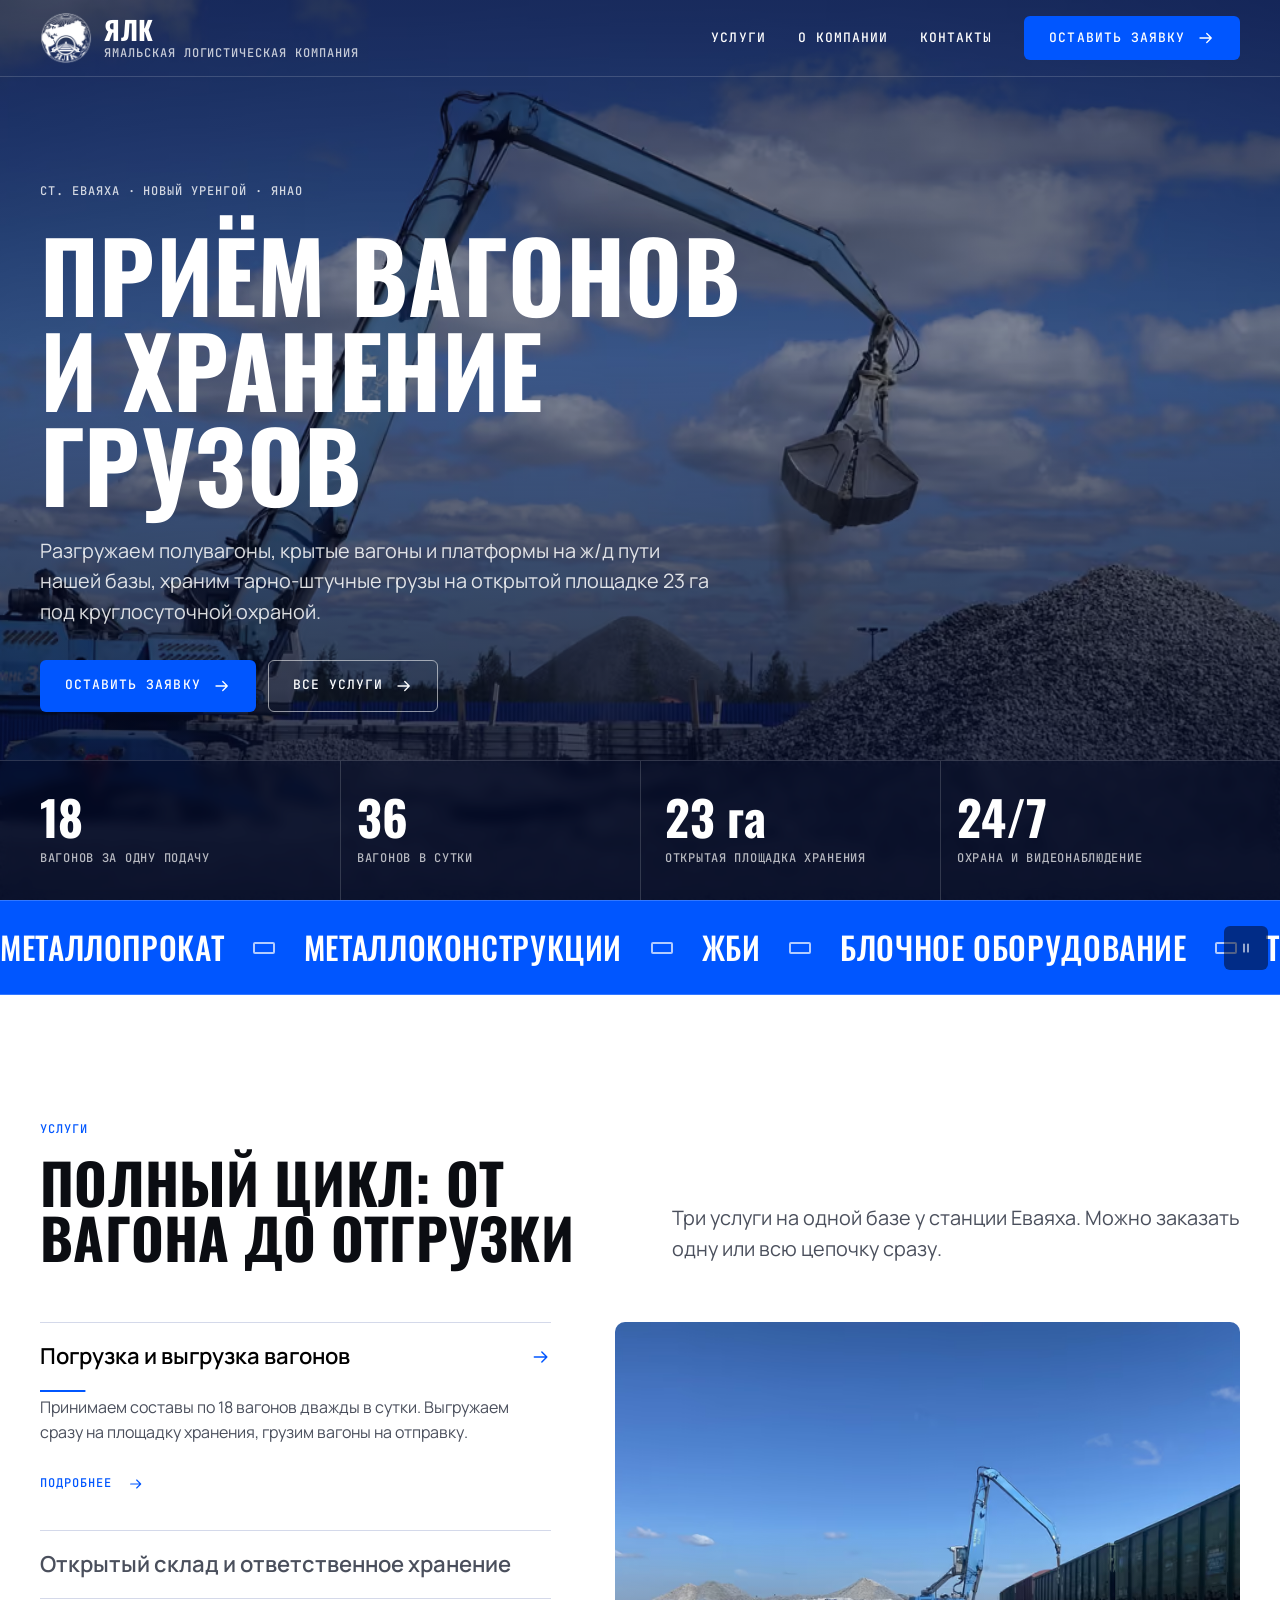
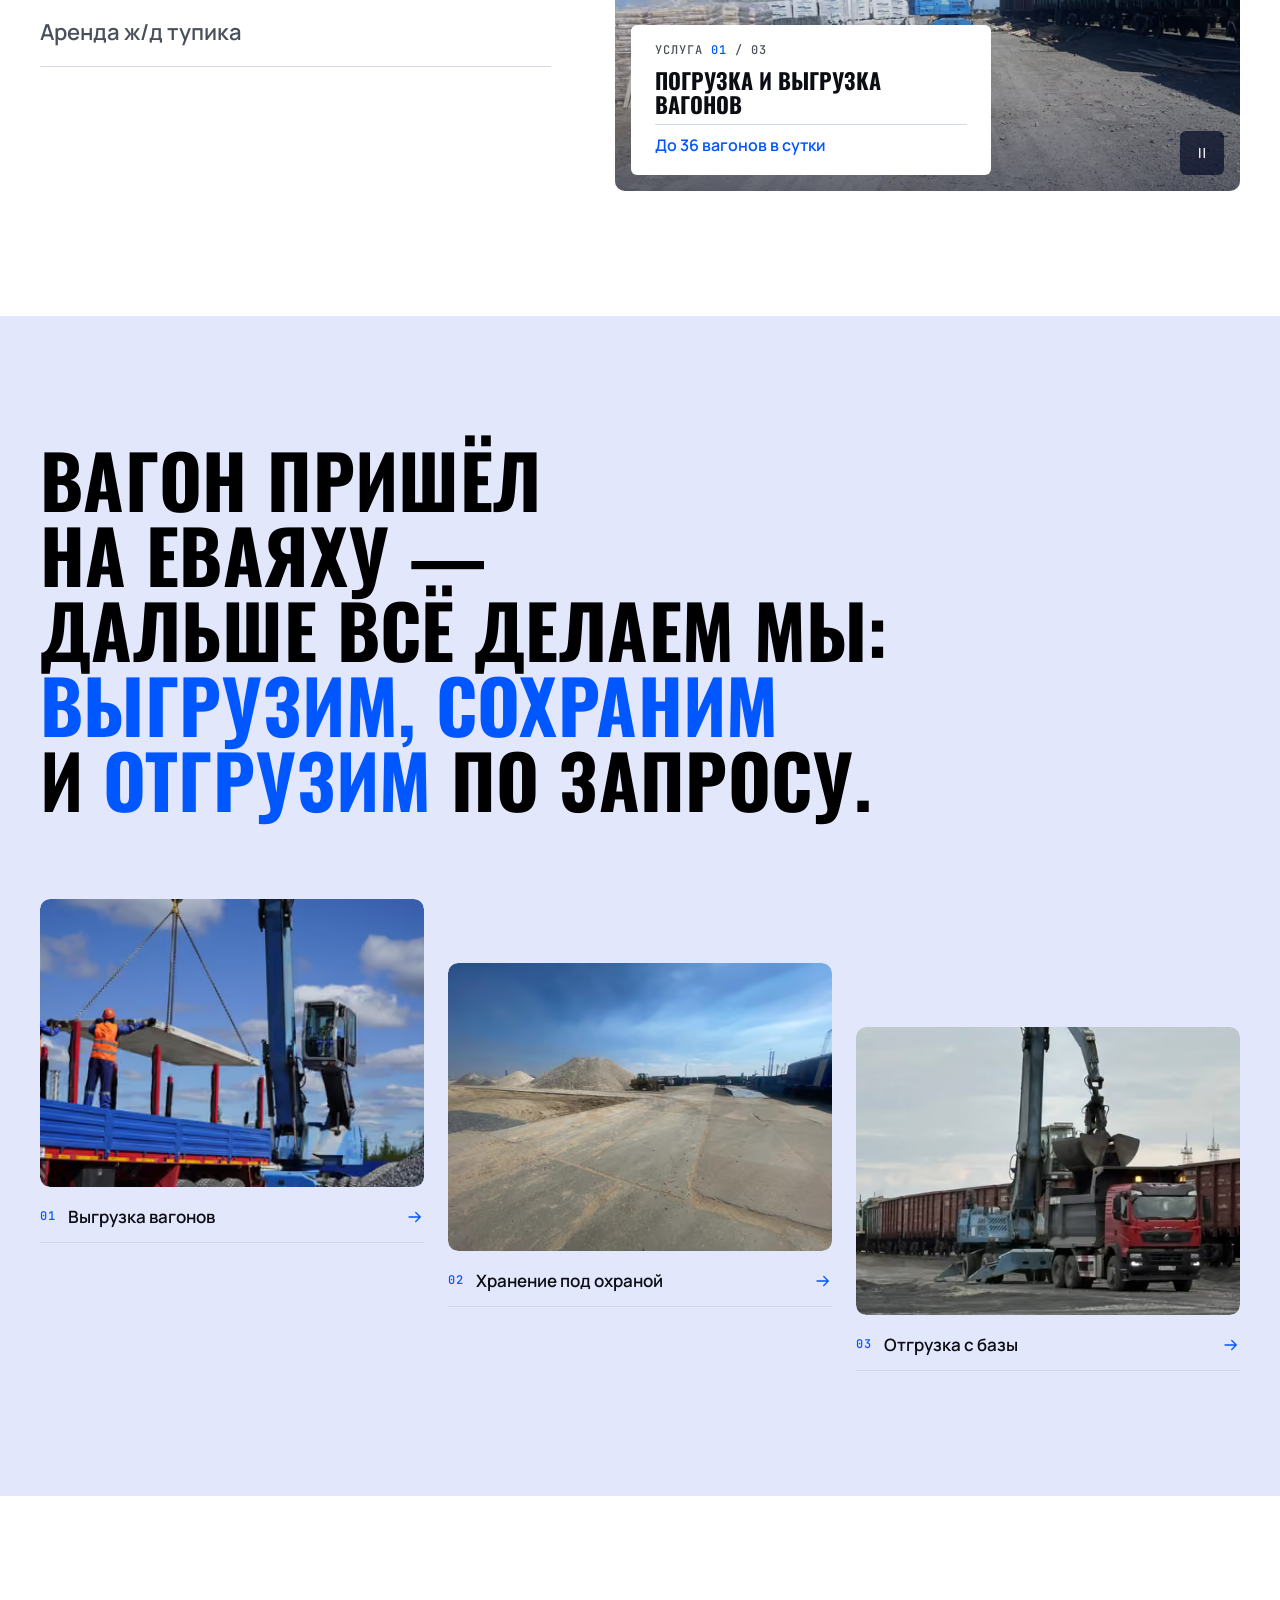
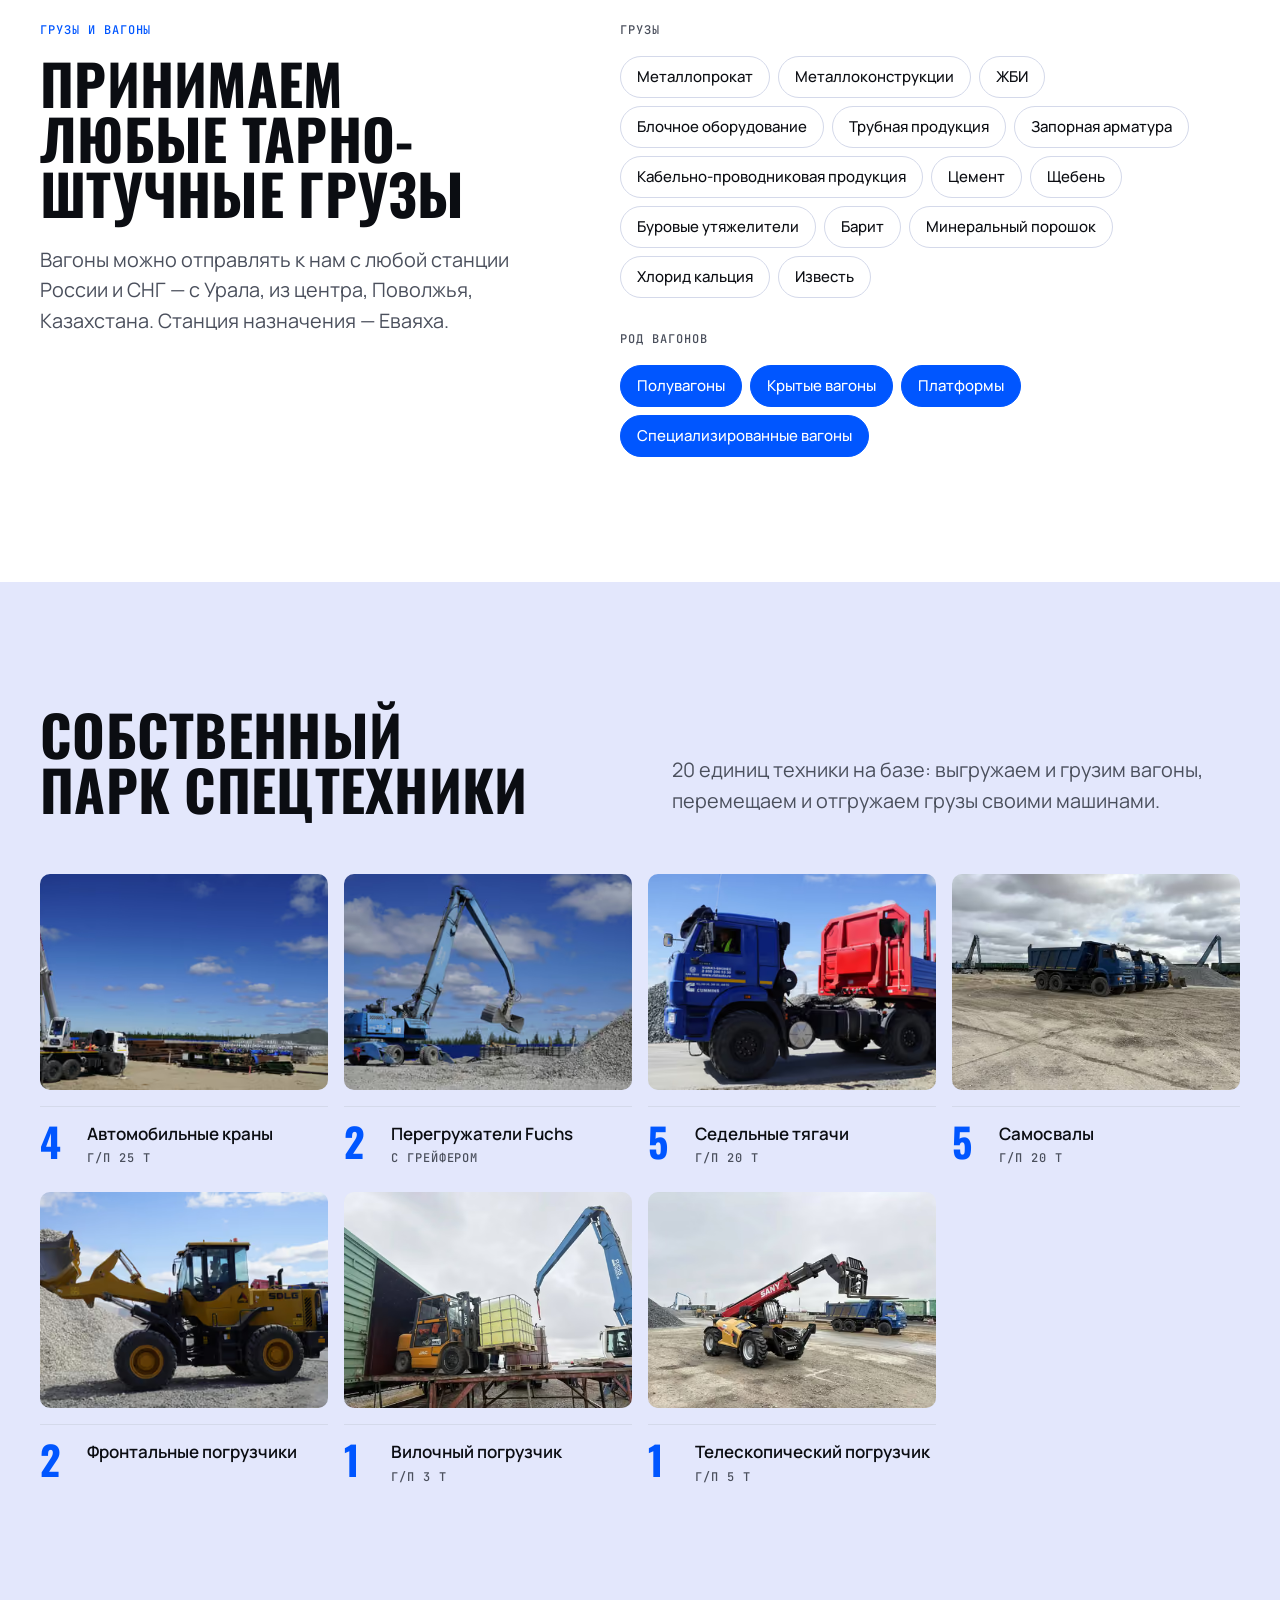
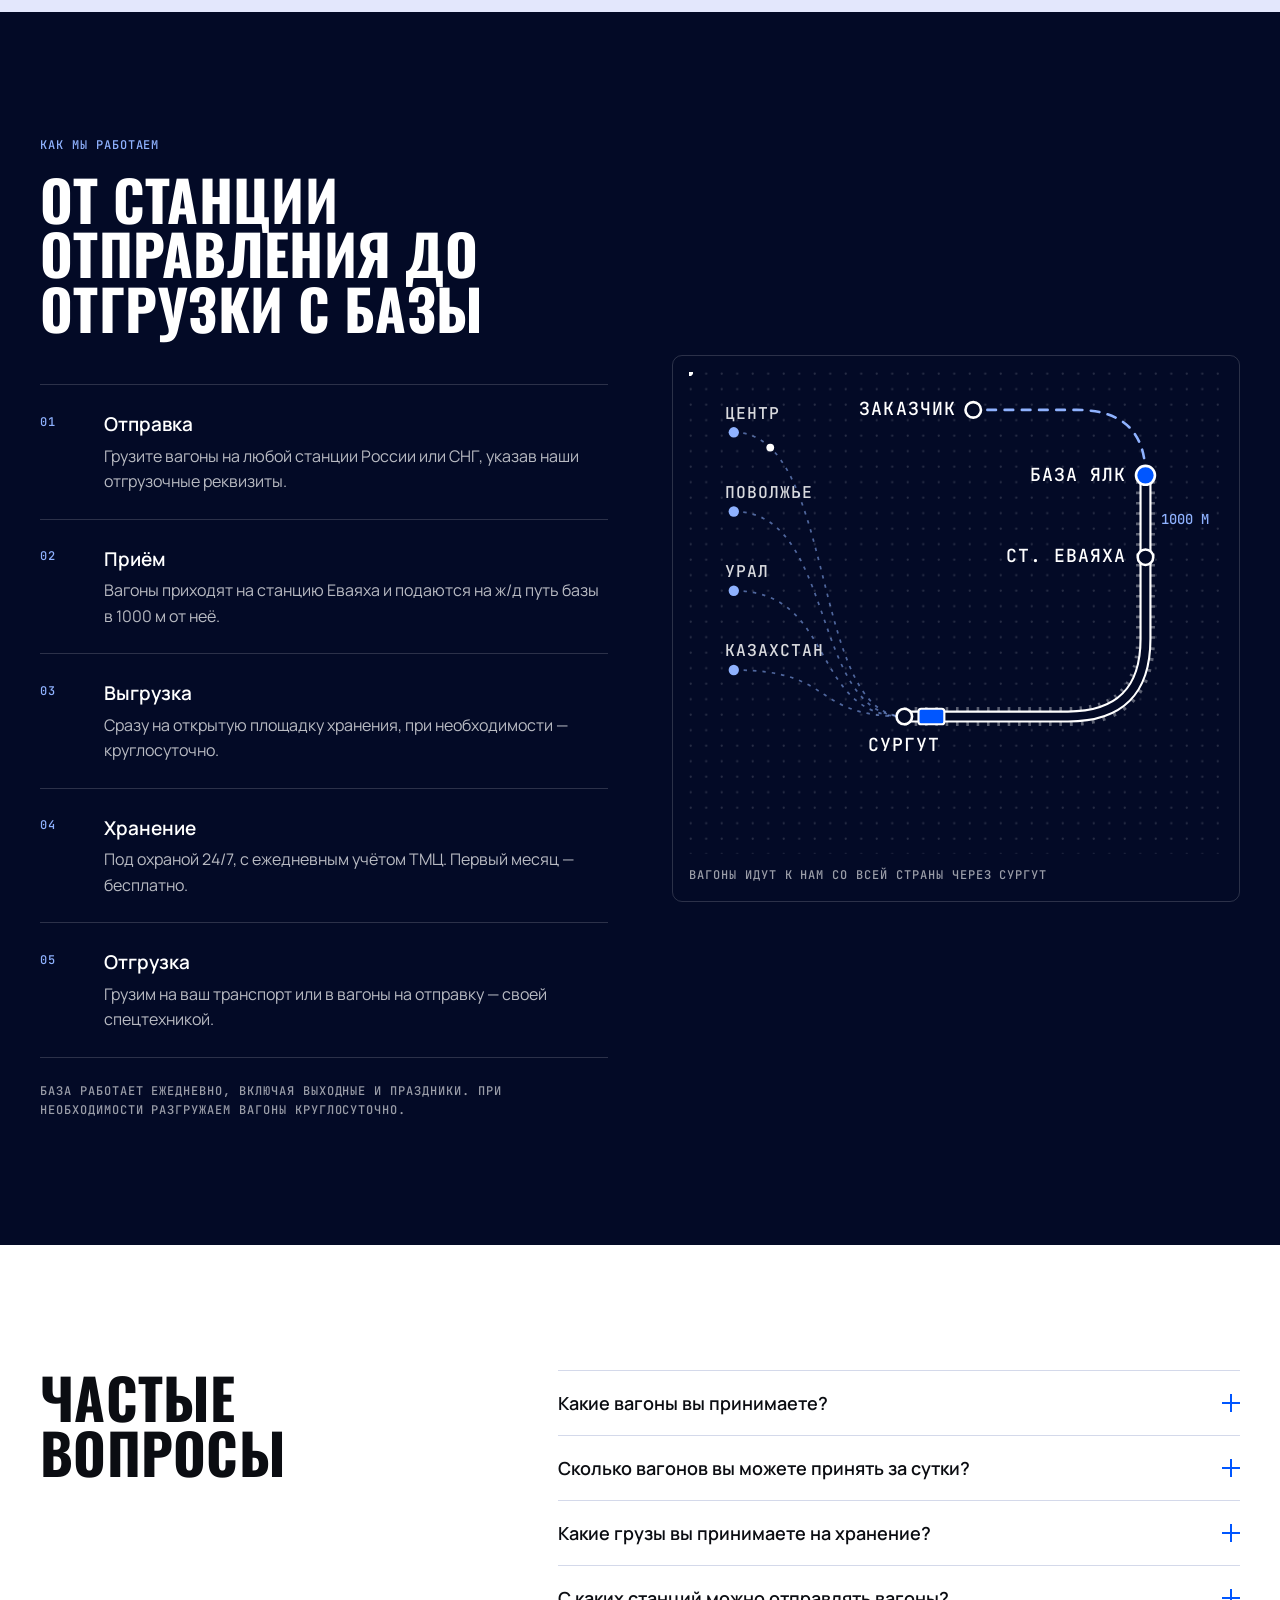
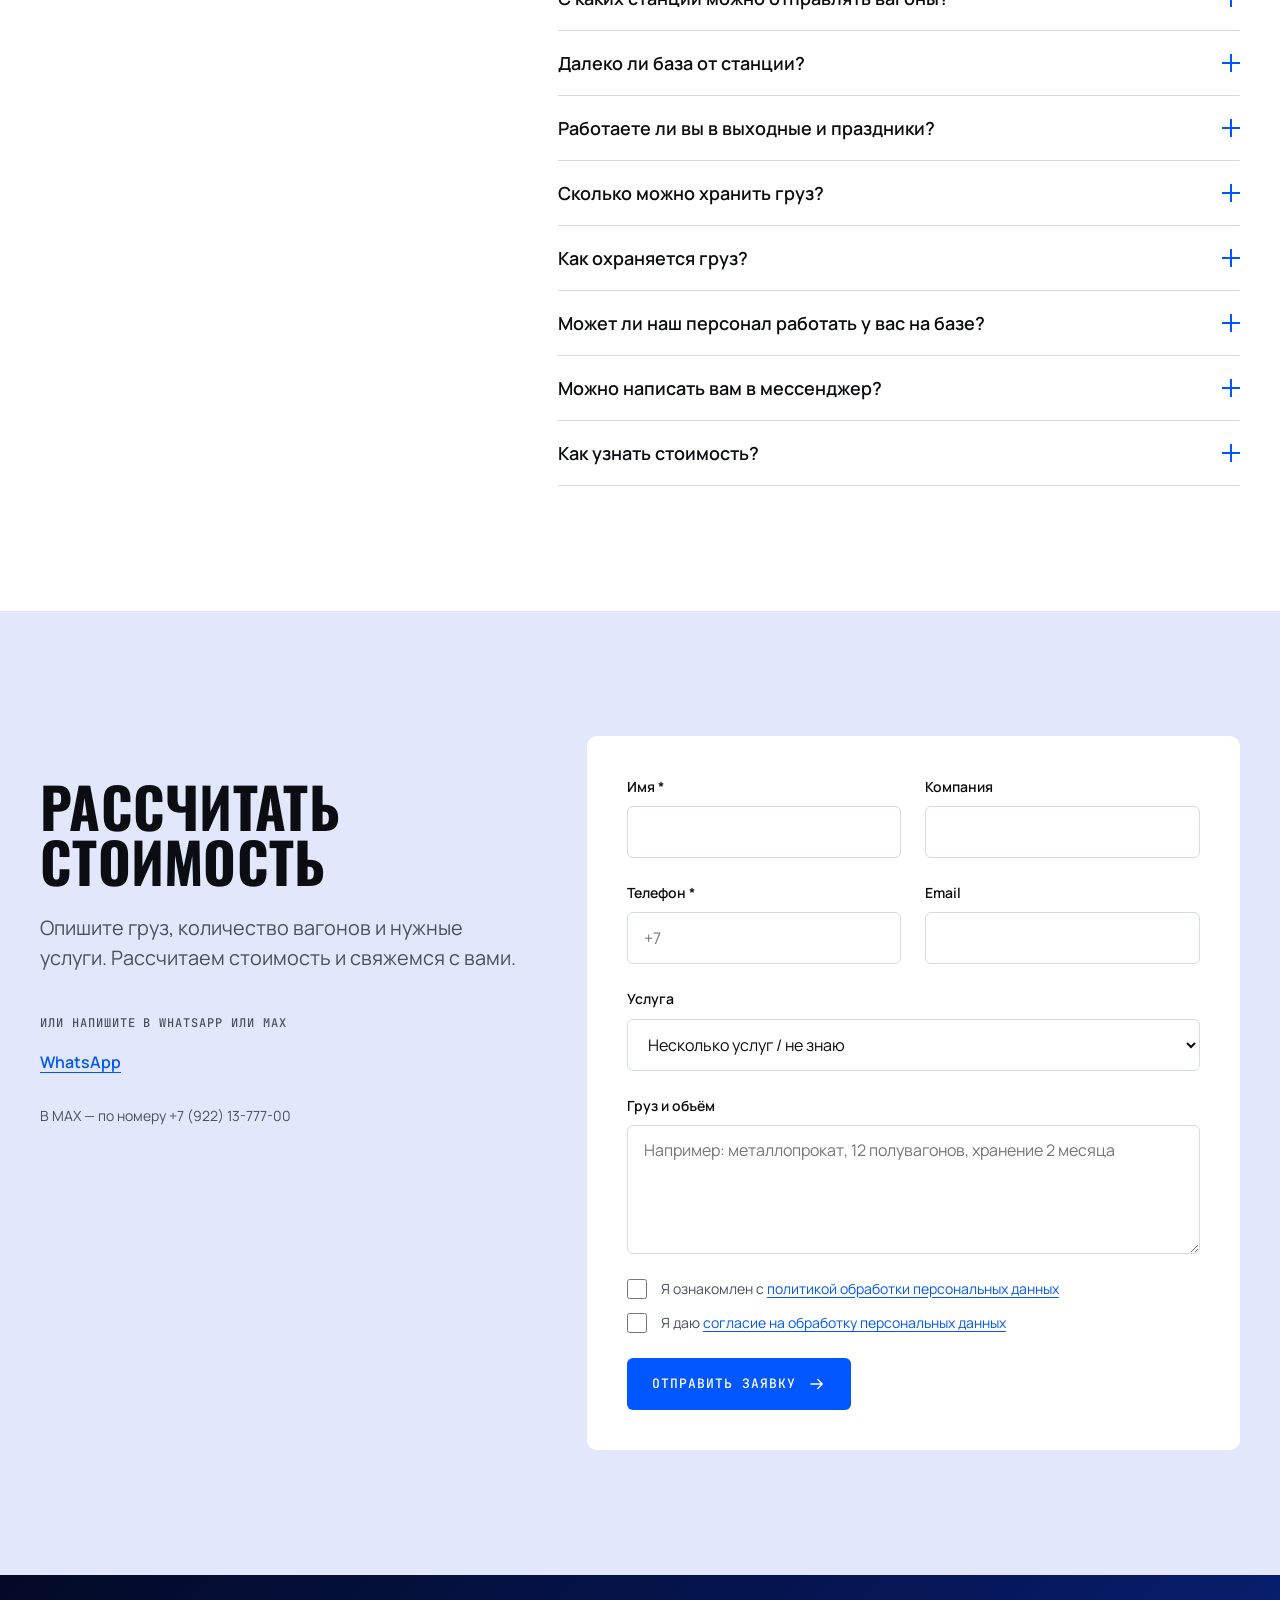
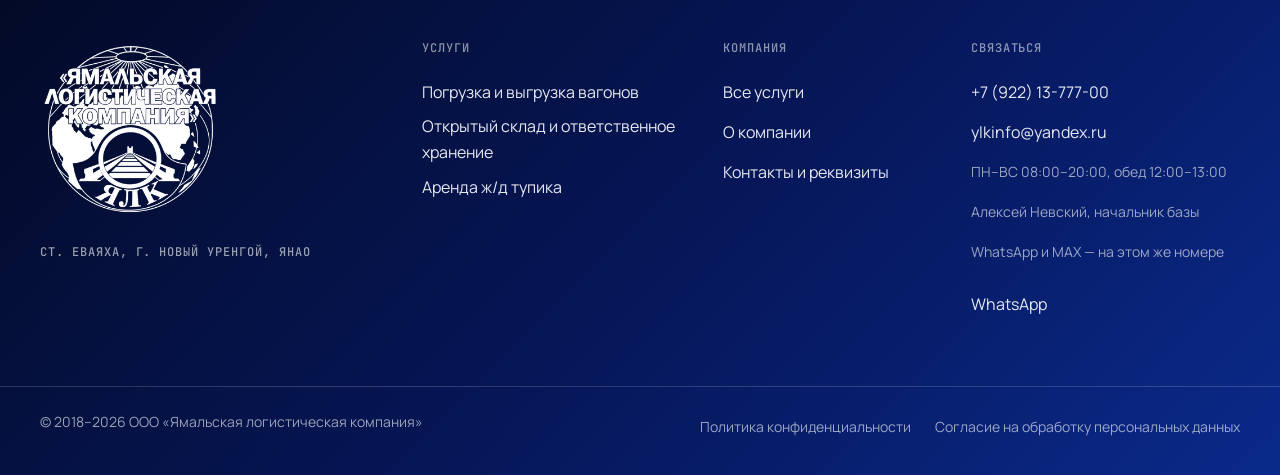
==== commit 6937c776: "Фото вилочного и телескопического погрузчиков Co-Authored-By: Claude Opus 5.5 <noreply@anthropic.com" ====
--- a/index.html
+++ b/index.html
@@ -1,8 +1,8 @@
 <!DOCTYPE html><html lang="ru"><head><meta charset="utf-8"><meta name="robots" content="noindex, nofollow"><meta name="viewport" content="width=device-width, initial-scale=1, viewport-fit=cover"><title>Приём вагонов и хранение грузов в Новом Уренгое — ЯЛК</title><meta name="description" content="Погрузка и выгрузка ж/д вагонов на станции Еваяха, открытый склад 23 га, ответственное хранение, аренда ж/д тупика. ООО «Ямальская логистическая компания», Новый Уренгой."><meta name="theme-color" content="#030a26"><meta name="format-detection" content="telephone=no"><link rel="icon" href="./favicon.ico" sizes="48x48"><link rel="icon" href="./favicon-32.png" type="image/png" sizes="32x32"><link rel="apple-touch-icon" href="./apple-touch-icon.png"><link rel="manifest" href="./manifest.webmanifest"><meta property="og:type" content="website"><meta property="og:locale" content="ru_RU"><meta property="og:site_name" content="ЯЛК — Ямальская логистическая компания"><meta property="og:title" content="Приём вагонов и хранение грузов в Новом Уренгое — ЯЛК"><meta property="og:description" content="Погрузка и выгрузка ж/д вагонов на станции Еваяха, открытый склад 23 га, ответственное хранение, аренда ж/д тупика. ООО «Ямальская логистическая компания», Новый Уренгой."><meta property="og:url" content="https://ylk-novyi-urengoi.ru/"><meta property="og:image" content="https://ylk-novyi-urengoi.ru/og.jpg"><meta property="og:image:width" content="1200"><meta property="og:image:height" content="630"><meta name="twitter:card" content="summary_large_image"><script type="application/ld+json">{"@context":"https://schema.org","@type":"LocalBusiness","name":"ООО «Ямальская логистическая компания»","alternateName":"ЯЛК","url":"https://ylk-novyi-urengoi.ru/","logo":"https://ylk-novyi-urengoi.ru/icon-512.png","image":"https://ylk-novyi-urengoi.ru/og.jpg","description":"Погрузка и выгрузка ж/д вагонов, открытый склад и ответственное хранение грузов на станции Еваяха в Новом Уренгое.","areaServed":"Новый Уренгой, ЯНАО","foundingDate":"2018","taxID":"8904087948","identifier":"1188901005050","openingHours":"Mo-Su 08:00-20:00","address":{"@type":"PostalAddress","streetAddress":"Северная магистраль, 4/1","addressLocality":"Новый Уренгой","addressRegion":"ЯНАО","addressCountry":"RU"},"telephone":"+7 (922) 13-777-00","email":"ylkinfo@yandex.ru","makesOffer":[{"@type":"Offer","itemOffered":{"@type":"Service","name":"Погрузка и выгрузка вагонов"}},{"@type":"Offer","itemOffered":{"@type":"Service","name":"Открытый склад и ответственное хранение"}},{"@type":"Offer","itemOffered":{"@type":"Service","name":"Аренда ж/д тупика"}}]}</script><script>document.documentElement.classList.add('js');</script><link rel="stylesheet" href="./_astro/Base.C-Upp1hf.css"><style>.cargo__grid[data-astro-cid-ot654nju]{gap:var(--s-7);display:grid}@media (width>=900px){.cargo__grid[data-astro-cid-ot654nju]{gap:var(--s-8);grid-template-columns:minmax(0,1fr) minmax(0,1.2fr)}}.cargo__lead[data-astro-cid-ot654nju]{margin-top:var(--s-5)}.cargo__eyebrow[data-astro-cid-ot654nju]{margin-bottom:var(--s-4);color:var(--c-blue)}.cargo__lists[data-astro-cid-ot654nju]{gap:var(--s-6);display:grid}.cargo__label[data-astro-cid-ot654nju]{margin-bottom:var(--s-4);color:var(--c-muted)}.chips[data-astro-cid-ot654nju]{gap:var(--s-2);flex-wrap:wrap;display:flex}.chip[data-astro-cid-ot654nju]{padding:var(--s-2) var(--s-4);border:1px solid var(--c-line);background:var(--c-white);border-radius:999px;font-size:.9375rem;font-weight:500}.chip--solid[data-astro-cid-ot654nju]{background:var(--c-blue);border-color:var(--c-blue);color:var(--c-white)}
-</style><link rel="stylesheet" href="./_astro/index.Dh9Sugo1.css"><link rel="stylesheet" href="./_astro/Faq.D7yXaZTI.css"><style>.fleet__grid[data-astro-cid-rm4dyk5j]{gap:var(--s-6) var(--s-3);grid-template-columns:repeat(2,minmax(0,1fr));display:grid}.fleet__card[data-astro-cid-rm4dyk5j]{min-width:0}.fleet__name[data-astro-cid-rm4dyk5j]{overflow-wrap:anywhere}@media (width>=560px){.fleet__grid[data-astro-cid-rm4dyk5j]{gap:var(--s-5) var(--s-4)}}@media (width<=559px){.fleet__count[data-astro-cid-rm4dyk5j]{font-size:2rem}.fleet__body[data-astro-cid-rm4dyk5j]{gap:var(--s-2);flex-direction:column}.fleet__name[data-astro-cid-rm4dyk5j]{font-size:.9375rem}}@media (width>=1100px){.fleet__grid[data-astro-cid-rm4dyk5j]{grid-template-columns:repeat(5,minmax(0,1fr))}}.fleet__photo[data-astro-cid-rm4dyk5j]{aspect-ratio:4/3;border-radius:var(--radius-lg);background:var(--c-lavender);overflow:hidden}.fleet__photo[data-astro-cid-rm4dyk5j] img{object-fit:cover;width:100%;height:100%;transition:transform .9s var(--ease-out)}@media (hover:hover){.fleet__card[data-astro-cid-rm4dyk5j]:hover img{transform:scale(1.04)}}.fleet__body[data-astro-cid-rm4dyk5j]{align-items:flex-start;gap:var(--s-4);padding-top:var(--s-4);border-top:1px solid var(--c-line);margin-top:var(--s-4);display:flex}.fleet__count[data-astro-cid-rm4dyk5j]{font-family:var(--f-display);color:var(--c-blue);min-width:1.4ch;font-size:2.5rem;font-weight:700;line-height:.9}.fleet__name[data-astro-cid-rm4dyk5j]{font-size:1.0625rem;font-weight:600;line-height:1.3}.fleet__spec[data-astro-cid-rm4dyk5j]{margin-top:var(--s-1);color:var(--c-muted)}.fleet__extra[data-astro-cid-rm4dyk5j]{margin-top:var(--s-6)}.fleet__extra[data-astro-cid-rm4dyk5j] .fleet__body[data-astro-cid-rm4dyk5j]{margin-top:0}
+</style><link rel="stylesheet" href="./_astro/index.Dh9Sugo1.css"><link rel="stylesheet" href="./_astro/Faq.D7yXaZTI.css"><style>.fleet__grid[data-astro-cid-rm4dyk5j]{gap:var(--s-6) var(--s-3);grid-template-columns:repeat(2,minmax(0,1fr));display:grid}.fleet__card[data-astro-cid-rm4dyk5j]{min-width:0}.fleet__name[data-astro-cid-rm4dyk5j]{overflow-wrap:anywhere}@media (width>=560px){.fleet__grid[data-astro-cid-rm4dyk5j]{gap:var(--s-5) var(--s-4)}}@media (width<=559px){.fleet__count[data-astro-cid-rm4dyk5j]{font-size:2rem}.fleet__body[data-astro-cid-rm4dyk5j]{gap:var(--s-2);flex-direction:column}.fleet__name[data-astro-cid-rm4dyk5j]{font-size:.9375rem}}@media (width>=1100px){.fleet__grid[data-astro-cid-rm4dyk5j]{grid-template-columns:repeat(4,minmax(0,1fr))}}.fleet__photo[data-astro-cid-rm4dyk5j]{aspect-ratio:4/3;border-radius:var(--radius-lg);background:var(--c-lavender);overflow:hidden}.fleet__photo[data-astro-cid-rm4dyk5j] img{object-fit:cover;width:100%;height:100%;transition:transform .9s var(--ease-out)}@media (hover:hover){.fleet__card[data-astro-cid-rm4dyk5j]:hover img{transform:scale(1.04)}}.fleet__body[data-astro-cid-rm4dyk5j]{align-items:flex-start;gap:var(--s-4);padding-top:var(--s-4);border-top:1px solid var(--c-line);margin-top:var(--s-4);display:flex}.fleet__count[data-astro-cid-rm4dyk5j]{font-family:var(--f-display);color:var(--c-blue);min-width:1.4ch;font-size:2.5rem;font-weight:700;line-height:.9}.fleet__name[data-astro-cid-rm4dyk5j]{font-size:1.0625rem;font-weight:600;line-height:1.3}.fleet__spec[data-astro-cid-rm4dyk5j]{margin-top:var(--s-1);color:var(--c-muted)}.fleet__extra[data-astro-cid-rm4dyk5j]{margin-top:var(--s-6)}.fleet__extra[data-astro-cid-rm4dyk5j] .fleet__body[data-astro-cid-rm4dyk5j]{margin-top:0}
 .lead-form__grid[data-astro-cid-sevzbneq]{gap:var(--s-7);display:grid}@media (width>=960px){.lead-form__grid[data-astro-cid-sevzbneq]{gap:var(--s-8);grid-template-columns:minmax(0,.85fr) minmax(0,1.15fr);align-items:start}}.lead-form__intro[data-astro-cid-sevzbneq]{gap:var(--s-5);display:grid}.lead-form__eyebrow[data-astro-cid-sevzbneq]{color:var(--c-blue)}.lead-form__alt[data-astro-cid-sevzbneq]{gap:var(--s-2);margin-top:var(--s-4);color:var(--c-muted);display:grid}.lead-form__max[data-astro-cid-sevzbneq]{margin-top:var(--s-3);font-size:var(--t-small);color:var(--c-muted)}.lead-form__alt[data-astro-cid-sevzbneq] ul[data-astro-cid-sevzbneq]{gap:var(--s-5);display:flex}.lead-form__alt[data-astro-cid-sevzbneq] a[data-astro-cid-sevzbneq]{min-height:44px;color:var(--c-blue);text-underline-offset:4px;align-items:center;font-weight:600;text-decoration:underline;display:inline-flex}.form[data-astro-cid-sevzbneq]{gap:var(--s-5);background:var(--c-white);border-radius:var(--radius-lg);padding:clamp(1.25rem,1rem + 2vw,2.5rem);display:grid}.form__row[data-astro-cid-sevzbneq]{gap:var(--s-5);display:grid}@media (width>=640px){.form__row[data-astro-cid-sevzbneq]{grid-template-columns:1fr 1fr}}.field[data-astro-cid-sevzbneq]{gap:var(--s-2);display:grid}.field[data-astro-cid-sevzbneq] label[data-astro-cid-sevzbneq]{font-size:var(--t-small);font-weight:600}.field[data-astro-cid-sevzbneq] input[data-astro-cid-sevzbneq],.field[data-astro-cid-sevzbneq] select[data-astro-cid-sevzbneq],.field[data-astro-cid-sevzbneq] textarea[data-astro-cid-sevzbneq]{width:100%;min-height:52px;padding:var(--s-3) var(--s-4);border:1.5px solid var(--c-line);border-radius:var(--radius);background:var(--c-white);transition:border-color var(--d-fast) var(--ease);font-size:1rem}.field[data-astro-cid-sevzbneq] textarea[data-astro-cid-sevzbneq]{resize:vertical;min-height:120px}.field[data-astro-cid-sevzbneq] input[data-astro-cid-sevzbneq]:focus-visible,.field[data-astro-cid-sevzbneq] select[data-astro-cid-sevzbneq]:focus-visible,.field[data-astro-cid-sevzbneq] textarea[data-astro-cid-sevzbneq]:focus-visible{border-color:var(--c-blue);outline:none;box-shadow:0 0 0 3px #0056ff2e}.field[data-astro-cid-sevzbneq] [data-astro-cid-sevzbneq][aria-invalid=true]{border-color:var(--c-danger)}.field__err[data-astro-cid-sevzbneq]{font-size:var(--t-small);color:var(--c-danger)}.form__checks[data-astro-cid-sevzbneq]{gap:var(--s-3);display:grid}.check[data-astro-cid-sevzbneq]{gap:var(--s-3);font-size:var(--t-small);color:var(--c-muted);cursor:pointer;grid-template-columns:22px 1fr;align-items:start;display:grid}.check[data-astro-cid-sevzbneq] input[data-astro-cid-sevzbneq]{width:20px;height:20px;accent-color:var(--c-blue);margin:1px 0 0}.check[data-astro-cid-sevzbneq] a[data-astro-cid-sevzbneq]{color:var(--c-blue);text-underline-offset:3px;text-decoration:underline}.form__submit[data-astro-cid-sevzbneq]{align-items:center;gap:var(--s-4);flex-wrap:wrap;display:flex}.form__status[data-astro-cid-sevzbneq]{font-size:var(--t-small);color:var(--c-muted)}.form__status[data-astro-cid-sevzbneq][data-state=ok]{color:var(--c-success)}.form__status[data-astro-cid-sevzbneq][data-state=error]{color:var(--c-danger)}
 .ticker[data-astro-cid-u6vsyxkm]{background:var(--c-blue);color:var(--c-white);border-block:1px solid #fff3;align-items:center;display:flex;position:relative;overflow:hidden}.ticker__track[data-astro-cid-u6vsyxkm]{width:max-content;animation:60s linear infinite ticker;display:flex}.ticker__list[data-astro-cid-u6vsyxkm]{margin:0;padding:0;list-style:none;display:flex}.ticker__item[data-astro-cid-u6vsyxkm]{white-space:nowrap;font-family:var(--f-display);letter-spacing:.02em;text-transform:uppercase;align-items:center;padding-block:clamp(.9rem,.7rem + .8vw,1.4rem);font-size:clamp(1.25rem,1rem + 1.2vw,2rem);font-weight:500;display:flex}.ticker__sep[data-astro-cid-u6vsyxkm]{border:2px solid #ffffffb3;border-radius:2px;width:22px;height:12px;margin-inline:clamp(1.25rem,1rem + 1vw,2rem)}.ticker[data-astro-cid-u6vsyxkm][data-paused] .ticker__track[data-astro-cid-u6vsyxkm],.ticker[data-astro-cid-u6vsyxkm][data-offscreen] .ticker__track[data-astro-cid-u6vsyxkm]{animation-play-state:paused}.ticker__toggle[data-astro-cid-u6vsyxkm]{right:var(--s-3);border-radius:var(--radius);width:44px;height:44px;color:var(--c-white);cursor:pointer;background:#030a268c;border:0;place-items:center;display:grid;position:absolute}@media (hover:hover) and (pointer:fine){.ticker[data-astro-cid-u6vsyxkm]:hover .ticker__track[data-astro-cid-u6vsyxkm]{animation-play-state:paused}}@keyframes ticker{to{transform:translate(-50%)}}@media (prefers-reduced-motion:reduce){.ticker__track[data-astro-cid-u6vsyxkm]{animation:none}.ticker__toggle[data-astro-cid-u6vsyxkm]{display:none}}
-</style></head><body><a class="skip-link" href="#main">Перейти к содержанию</a><header class="header" data-overlay data-header data-astro-cid-nen7h5rs><div class="container header__bar" data-astro-cid-nen7h5rs><a class="brand" href="./" aria-label="ООО «Ямальская логистическая компания» — на главную" data-astro-cid-nen7h5rs><span class="brand__mark" data-astro-cid-nen7h5rs><img src="./_astro/yalc-header-white-2000.Bx3GIMK3_1RJU2K.webp" alt loading="eager" data-astro-cid-nen7h5rs="true" decoding="async" width="112" height="112" class="brand__logo brand__logo--white"><img src="./_astro/yalc-header-blue-2000.CWZy5vtB_1dJcQ1.webp" alt loading="eager" data-astro-cid-nen7h5rs="true" decoding="async" width="112" height="112" class="brand__logo brand__logo--blue"></span><span class="brand__text" data-astro-cid-nen7h5rs><span class="brand__name" data-astro-cid-nen7h5rs>ЯЛК</span><span class="brand__sub" data-astro-cid-nen7h5rs>Ямальская логистическая компания</span></span></a><nav class="nav" aria-label="Основное меню" data-astro-cid-nen7h5rs><ul role="list" class="nav__list" data-astro-cid-nen7h5rs><li data-astro-cid-nen7h5rs><a href="./uslugi/" class="nav__link" data-astro-cid-nen7h5rs>Услуги</a></li><li data-astro-cid-nen7h5rs><a href="./o-kompanii/" class="nav__link" data-astro-cid-nen7h5rs>О компании</a></li><li data-astro-cid-nen7h5rs><a href="./kontakty/" class="nav__link" data-astro-cid-nen7h5rs>Контакты</a></li></ul><a href="#zayavka" data-astro-cid-nen7h5rs="true" data-astro-cid-ekguhzzh="true" class="btn btn--primary nav__cta"><span data-astro-cid-ekguhzzh>Оставить заявку</span><svg class="btn__arrow" width="18" height="18" viewBox="0 0 24 24" fill="none" stroke="currentColor" stroke-width="1.75" stroke-linecap="round" stroke-linejoin="round" aria-hidden="true" focusable="false"><path d="M4 12h15M13 6l6 6-6 6"/></svg></a></nav><button class="burger swap" type="button" aria-expanded="false" aria-controls="mobile-menu" data-burger data-astro-cid-nen7h5rs><span class="sr-only" data-astro-cid-nen7h5rs>Открыть меню</span><svg class="swap__off" width="26" height="26" viewBox="0 0 24 24" fill="none" stroke="currentColor" stroke-width="1.75" stroke-linecap="round" stroke-linejoin="round" aria-hidden="true" focusable="false"><path d="M3 7h18M3 12h18M3 17h18"/></svg><svg class="swap__on" width="26" height="26" viewBox="0 0 24 24" fill="none" stroke="currentColor" stroke-width="1.75" stroke-linecap="round" stroke-linejoin="round" aria-hidden="true" focusable="false"><path d="M6 6l12 12M18 6L6 18"/></svg></button></div><div class="mobile" id="mobile-menu" hidden data-mobile data-astro-cid-nen7h5rs><div class="container mobile__inner" data-astro-cid-nen7h5rs><p class="mono mobile__label" data-astro-cid-nen7h5rs>Услуги</p><ul role="list" class="mobile__services" data-astro-cid-nen7h5rs><li data-astro-cid-nen7h5rs><a href="./uslugi/priem-i-razgruzka-vagonov/" data-astro-cid-nen7h5rs>Погрузка и выгрузка вагонов</a></li><li data-astro-cid-nen7h5rs><a href="./uslugi/obrabotka-i-hranenie-gruzov/" data-astro-cid-nen7h5rs>Открытый склад и ответственное хранение</a></li><li data-astro-cid-nen7h5rs><a href="./uslugi/arenda-zhd-tupika/" data-astro-cid-nen7h5rs>Аренда ж/д тупика</a></li></ul><ul role="list" class="mobile__nav" data-astro-cid-nen7h5rs><li data-astro-cid-nen7h5rs><a href="./uslugi/" data-astro-cid-nen7h5rs>Услуги</a></li><li data-astro-cid-nen7h5rs><a href="./o-kompanii/" data-astro-cid-nen7h5rs>О компании</a></li><li data-astro-cid-nen7h5rs><a href="./kontakty/" data-astro-cid-nen7h5rs>Контакты</a></li></ul><a href="#zayavka" data-close-menu="true" data-astro-cid-nen7h5rs="true" data-astro-cid-ekguhzzh="true" class="btn btn--primary mobile__cta"><span data-astro-cid-ekguhzzh>Оставить заявку</span><svg class="btn__arrow" width="18" height="18" viewBox="0 0 24 24" fill="none" stroke="currentColor" stroke-width="1.75" stroke-linecap="round" stroke-linejoin="round" aria-hidden="true" focusable="false"><path d="M4 12h15M13 6l6 6-6 6"/></svg></a></div></div></header><script type="module">var e=document.querySelector(`[data-header]`),t=e.querySelector(`[data-burger]`),n=e.querySelector(`[data-mobile]`),r=()=>e.classList.toggle(`is-scrolled`,window.scrollY>24);r(),window.addEventListener(`scroll`,r,{passive:!0});var i=r=>{t.setAttribute(`aria-expanded`,String(r)),t.toggleAttribute(`data-on`,r),t.querySelector(`.sr-only`).textContent=r?`Закрыть меню`:`Открыть меню`,n.hidden=!r,e.classList.toggle(`is-open`,r),document.documentElement.style.overflow=r?`hidden`:``,document.querySelectorAll(`main, footer, .skip-link`).forEach(e=>e.inert=r)};t.addEventListener(`click`,()=>i(t.getAttribute(`aria-expanded`)!==`true`)),n.addEventListener(`click`,e=>{e.target.closest(`a`)&&i(!1)}),document.addEventListener(`keydown`,n=>{n.key===`Escape`&&e.classList.contains(`is-open`)&&(i(!1),t.focus())}),window.matchMedia(`(min-width: 960px)`).addEventListener(`change`,e=>e.matches&&i(!1));</script><main id="main"><section class="hero on-dark" aria-labelledby="hero-title" data-astro-cid-i3irphx7><picture data-astro-cid-i3irphx7="true"><source srcset="./_astro/fuchs-shcheben.CdVGl3xq_Z2nvTcO.avif 768w, ./_astro/fuchs-shcheben.CdVGl3xq_ZNecKg.avif 1280w, ./_astro/fuchs-shcheben.CdVGl3xq_15rLvr.avif 1920w, ./_astro/fuchs-shcheben.CdVGl3xq_K1jR4.avif 2800w" type="image/avif" sizes="100vw"><source srcset="./_astro/fuchs-shcheben.CdVGl3xq_twFUr.webp 768w, ./_astro/fuchs-shcheben.CdVGl3xq_1HcGvY.webp 1280w, ./_astro/fuchs-shcheben.CdVGl3xq_Z2i3qNS.webp 1920w, ./_astro/fuchs-shcheben.CdVGl3xq_2rHflF.webp 2800w" type="image/webp" sizes="100vw"><img src="./_astro/fuchs-shcheben.CdVGl3xq_Z2gWzsf.jpg" srcset="./_astro/fuchs-shcheben.CdVGl3xq_Z1wJxpi.jpg 768w, ./_astro/fuchs-shcheben.CdVGl3xq_4P8Nk.jpg 1280w, ./_astro/fuchs-shcheben.CdVGl3xq_Z1Vw7NR.jpg 1920w, ./_astro/fuchs-shcheben.CdVGl3xq_Z2gWzsf.jpg 2800w" alt="Перегружатель Fuchs высыпает щебень из грейфера" sizes="100vw" loading="eager" fetchpriority="high" data-astro-cid-i3irphx7="true" decoding="async" width="2800" height="1575" class="hero__bg"></picture><div class="hero__scrim" aria-hidden="true" data-astro-cid-i3irphx7></div><div class="container hero__content" data-astro-cid-i3irphx7><p class="mono hero__eyebrow" style="--i:0" data-astro-cid-i3irphx7>Ст. Еваяха · Новый Уренгой · ЯНАО</p><h1 id="hero-title" class="display hero__title" style="--i:1" data-astro-cid-i3irphx7>Приём вагонов<br data-astro-cid-i3irphx7> и&nbsp;хранение грузов</h1><p class="lead hero__lead" style="--i:2" data-astro-cid-i3irphx7>Разгружаем полувагоны, крытые вагоны и&nbsp;платформы на&nbsp;ж/д пути нашей базы, храним тарно-штучные грузы на&nbsp;открытой площадке 23&nbsp;га под круглосуточной охраной.</p><div class="hero__actions" style="--i:3" data-astro-cid-i3irphx7><a href="#zayavka" data-astro-cid-i3irphx7="true" data-astro-cid-ekguhzzh="true" class="btn btn--primary"><span data-astro-cid-ekguhzzh>Оставить заявку</span><svg class="btn__arrow" width="18" height="18" viewBox="0 0 24 24" fill="none" stroke="currentColor" stroke-width="1.75" stroke-linecap="round" stroke-linejoin="round" aria-hidden="true" focusable="false"><path d="M4 12h15M13 6l6 6-6 6"/></svg></a><a href="./uslugi/" data-astro-cid-i3irphx7="true" data-astro-cid-ekguhzzh="true" class="btn btn--ghost-light"><span data-astro-cid-ekguhzzh>Все услуги</span><svg class="btn__arrow" width="18" height="18" viewBox="0 0 24 24" fill="none" stroke="currentColor" stroke-width="1.75" stroke-linecap="round" stroke-linejoin="round" aria-hidden="true" focusable="false"><path d="M4 12h15M13 6l6 6-6 6"/></svg></a></div></div><div class="hero__stats" data-astro-cid-i3irphx7><dl class="container stats" style="--i:4" data-astro-cid-i3irphx7><div class="stats__item" data-astro-cid-i3irphx7><dt class="mono stats__label" data-astro-cid-i3irphx7>вагонов за одну подачу</dt><dd class="stats__value" data-astro-cid-i3irphx7>18</dd></div><div class="stats__item" data-astro-cid-i3irphx7><dt class="mono stats__label" data-astro-cid-i3irphx7>вагонов в сутки</dt><dd class="stats__value" data-astro-cid-i3irphx7>36</dd></div><div class="stats__item" data-astro-cid-i3irphx7><dt class="mono stats__label" data-astro-cid-i3irphx7>открытая площадка хранения</dt><dd class="stats__value" data-astro-cid-i3irphx7>23 га</dd></div><div class="stats__item" data-astro-cid-i3irphx7><dt class="mono stats__label" data-astro-cid-i3irphx7>охрана и видеонаблюдение</dt><dd class="stats__value" data-astro-cid-i3irphx7>24/7</dd></div></dl></div></section><section class="ticker" aria-label="Какие грузы и вагоны принимаем" data-ticker data-astro-cid-u6vsyxkm><p class="sr-only" data-astro-cid-u6vsyxkm>Принимаем: Металлопрокат, Металлоконструкции, ЖБИ, Блочное оборудование, Трубная продукция, Запорная арматура, Кабельно-проводниковая продукция, Цемент, Щебень, Буровые утяжелители, Барит, Минеральный порошок, Хлорид кальция, Известь, Полувагоны, Крытые вагоны, Платформы, Специализированные вагоны.</p><div class="ticker__track" aria-hidden="true" data-astro-cid-u6vsyxkm><ul class="ticker__list" data-astro-cid-u6vsyxkm><li class="ticker__item" data-astro-cid-u6vsyxkm><span data-astro-cid-u6vsyxkm>Металлопрокат</span><span class="ticker__sep" data-astro-cid-u6vsyxkm></span></li><li class="ticker__item" data-astro-cid-u6vsyxkm><span data-astro-cid-u6vsyxkm>Металлоконструкции</span><span class="ticker__sep" data-astro-cid-u6vsyxkm></span></li><li class="ticker__item" data-astro-cid-u6vsyxkm><span data-astro-cid-u6vsyxkm>ЖБИ</span><span class="ticker__sep" data-astro-cid-u6vsyxkm></span></li><li class="ticker__item" data-astro-cid-u6vsyxkm><span data-astro-cid-u6vsyxkm>Блочное оборудование</span><span class="ticker__sep" data-astro-cid-u6vsyxkm></span></li><li class="ticker__item" data-astro-cid-u6vsyxkm><span data-astro-cid-u6vsyxkm>Трубная продукция</span><span class="ticker__sep" data-astro-cid-u6vsyxkm></span></li><li class="ticker__item" data-astro-cid-u6vsyxkm><span data-astro-cid-u6vsyxkm>Запорная арматура</span><span class="ticker__sep" data-astro-cid-u6vsyxkm></span></li><li class="ticker__item" data-astro-cid-u6vsyxkm><span data-astro-cid-u6vsyxkm>Кабельно-проводниковая продукция</span><span class="ticker__sep" data-astro-cid-u6vsyxkm></span></li><li class="ticker__item" data-astro-cid-u6vsyxkm><span data-astro-cid-u6vsyxkm>Цемент</span><span class="ticker__sep" data-astro-cid-u6vsyxkm></span></li><li class="ticker__item" data-astro-cid-u6vsyxkm><span data-astro-cid-u6vsyxkm>Щебень</span><span class="ticker__sep" data-astro-cid-u6vsyxkm></span></li><li class="ticker__item" data-astro-cid-u6vsyxkm><span data-astro-cid-u6vsyxkm>Буровые утяжелители</span><span class="ticker__sep" data-astro-cid-u6vsyxkm></span></li><li class="ticker__item" data-astro-cid-u6vsyxkm><span data-astro-cid-u6vsyxkm>Барит</span><span class="ticker__sep" data-astro-cid-u6vsyxkm></span></li><li class="ticker__item" data-astro-cid-u6vsyxkm><span data-astro-cid-u6vsyxkm>Минеральный порошок</span><span class="ticker__sep" data-astro-cid-u6vsyxkm></span></li><li class="ticker__item" data-astro-cid-u6vsyxkm><span data-astro-cid-u6vsyxkm>Хлорид кальция</span><span class="ticker__sep" data-astro-cid-u6vsyxkm></span></li><li class="ticker__item" data-astro-cid-u6vsyxkm><span data-astro-cid-u6vsyxkm>Известь</span><span class="ticker__sep" data-astro-cid-u6vsyxkm></span></li><li class="ticker__item" data-astro-cid-u6vsyxkm><span data-astro-cid-u6vsyxkm>Полувагоны</span><span class="ticker__sep" data-astro-cid-u6vsyxkm></span></li><li class="ticker__item" data-astro-cid-u6vsyxkm><span data-astro-cid-u6vsyxkm>Крытые вагоны</span><span class="ticker__sep" data-astro-cid-u6vsyxkm></span></li><li class="ticker__item" data-astro-cid-u6vsyxkm><span data-astro-cid-u6vsyxkm>Платформы</span><span class="ticker__sep" data-astro-cid-u6vsyxkm></span></li><li class="ticker__item" data-astro-cid-u6vsyxkm><span data-astro-cid-u6vsyxkm>Специализированные вагоны</span><span class="ticker__sep" data-astro-cid-u6vsyxkm></span></li></ul><ul class="ticker__list" data-astro-cid-u6vsyxkm><li class="ticker__item" data-astro-cid-u6vsyxkm><span data-astro-cid-u6vsyxkm>Металлопрокат</span><span class="ticker__sep" data-astro-cid-u6vsyxkm></span></li><li class="ticker__item" data-astro-cid-u6vsyxkm><span data-astro-cid-u6vsyxkm>Металлоконструкции</span><span class="ticker__sep" data-astro-cid-u6vsyxkm></span></li><li class="ticker__item" data-astro-cid-u6vsyxkm><span data-astro-cid-u6vsyxkm>ЖБИ</span><span class="ticker__sep" data-astro-cid-u6vsyxkm></span></li><li class="ticker__item" data-astro-cid-u6vsyxkm><span data-astro-cid-u6vsyxkm>Блочное оборудование</span><span class="ticker__sep" data-astro-cid-u6vsyxkm></span></li><li class="ticker__item" data-astro-cid-u6vsyxkm><span data-astro-cid-u6vsyxkm>Трубная продукция</span><span class="ticker__sep" data-astro-cid-u6vsyxkm></span></li><li class="ticker__item" data-astro-cid-u6vsyxkm><span data-astro-cid-u6vsyxkm>Запорная арматура</span><span class="ticker__sep" data-astro-cid-u6vsyxkm></span></li><li class="ticker__item" data-astro-cid-u6vsyxkm><span data-astro-cid-u6vsyxkm>Кабельно-проводниковая продукция</span><span class="ticker__sep" data-astro-cid-u6vsyxkm></span></li><li class="ticker__item" data-astro-cid-u6vsyxkm><span data-astro-cid-u6vsyxkm>Цемент</span><span class="ticker__sep" data-astro-cid-u6vsyxkm></span></li><li class="ticker__item" data-astro-cid-u6vsyxkm><span data-astro-cid-u6vsyxkm>Щебень</span><span class="ticker__sep" data-astro-cid-u6vsyxkm></span></li><li class="ticker__item" data-astro-cid-u6vsyxkm><span data-astro-cid-u6vsyxkm>Буровые утяжелители</span><span class="ticker__sep" data-astro-cid-u6vsyxkm></span></li><li class="ticker__item" data-astro-cid-u6vsyxkm><span data-astro-cid-u6vsyxkm>Барит</span><span class="ticker__sep" data-astro-cid-u6vsyxkm></span></li><li class="ticker__item" data-astro-cid-u6vsyxkm><span data-astro-cid-u6vsyxkm>Минеральный порошок</span><span class="ticker__sep" data-astro-cid-u6vsyxkm></span></li><li class="ticker__item" data-astro-cid-u6vsyxkm><span data-astro-cid-u6vsyxkm>Хлорид кальция</span><span class="ticker__sep" data-astro-cid-u6vsyxkm></span></li><li class="ticker__item" data-astro-cid-u6vsyxkm><span data-astro-cid-u6vsyxkm>Известь</span><span class="ticker__sep" data-astro-cid-u6vsyxkm></span></li><li class="ticker__item" data-astro-cid-u6vsyxkm><span data-astro-cid-u6vsyxkm>Полувагоны</span><span class="ticker__sep" data-astro-cid-u6vsyxkm></span></li><li class="ticker__item" data-astro-cid-u6vsyxkm><span data-astro-cid-u6vsyxkm>Крытые вагоны</span><span class="ticker__sep" data-astro-cid-u6vsyxkm></span></li><li class="ticker__item" data-astro-cid-u6vsyxkm><span data-astro-cid-u6vsyxkm>Платформы</span><span class="ticker__sep" data-astro-cid-u6vsyxkm></span></li><li class="ticker__item" data-astro-cid-u6vsyxkm><span data-astro-cid-u6vsyxkm>Специализированные вагоны</span><span class="ticker__sep" data-astro-cid-u6vsyxkm></span></li></ul></div><button type="button" class="ticker__toggle swap" data-ticker-toggle aria-label="Остановить бегущую строку" data-astro-cid-u6vsyxkm><svg class="swap__off" width="16" height="16" viewBox="0 0 24 24" fill="none" stroke="currentColor" stroke-width="1.75" stroke-linecap="round" stroke-linejoin="round" aria-hidden="true" focusable="false"><path d="M9 6v12M15 6v12"/></svg><svg class="swap__on" width="16" height="16" viewBox="0 0 24 24" fill="none" stroke="currentColor" stroke-width="1.75" stroke-linecap="round" stroke-linejoin="round" aria-hidden="true" focusable="false"><path d="M8 5.5v13l10.5-6.5z"/></svg></button></section><script type="module">document.querySelectorAll(`[data-ticker]`).forEach(e=>{let t=e.querySelector(`[data-ticker-toggle]`);t.addEventListener(`click`,()=>{let n=e.toggleAttribute(`data-paused`);t.toggleAttribute(`data-on`,n),t.setAttribute(`aria-label`,n?`Запустить бегущую строку`:`Остановить бегущую строку`)}),new IntersectionObserver(([t])=>e.toggleAttribute(`data-offscreen`,!t.isIntersecting)).observe(e)});</script><section class="section svc" aria-labelledby="svc-title" data-svc data-astro-cid-npmgfisa><div class="container" data-astro-cid-npmgfisa><div class="section-head section-head--split" data-astro-cid-npmgfisa><div data-astro-cid-npmgfisa><p class="mono svc__eyebrow" data-reveal data-astro-cid-npmgfisa>Услуги</p><h2 id="svc-title" class="display h2" data-reveal style="--i:1" data-astro-cid-npmgfisa>Полный цикл: от вагона до отгрузки</h2></div><p class="lead" data-reveal style="--i:2" data-astro-cid-npmgfisa>Три услуги на одной базе у станции Еваяха. Можно заказать одну или всю цепочку сразу.</p></div><div class="svc__grid" data-astro-cid-npmgfisa><ul role="list" class="svc__list" data-reveal data-astro-cid-npmgfisa><li class="svc__item" data-item data-active data-astro-cid-npmgfisa><h3 class="svc__heading" data-astro-cid-npmgfisa><button type="button" class="svc__trigger" id="svc-t-0" aria-expanded="true" aria-controls="svc-p-0" data-trigger data-astro-cid-npmgfisa><span data-astro-cid-npmgfisa>Погрузка и выгрузка вагонов</span><svg class="svc__arrow" width="20" height="20" viewBox="0 0 24 24" fill="none" stroke="currentColor" stroke-width="1.75" stroke-linecap="round" stroke-linejoin="round" aria-hidden="true" focusable="false"><path d="M4 12h15M13 6l6 6-6 6"/></svg><span class="svc__progress" aria-hidden="true" data-astro-cid-npmgfisa><span data-astro-cid-npmgfisa></span></span></button></h3><div class="svc__panel" id="svc-p-0" role="region" aria-labelledby="svc-t-0" data-astro-cid-npmgfisa><div class="svc__panel-inner" data-astro-cid-npmgfisa><p data-astro-cid-npmgfisa>Принимаем составы по 18 вагонов дважды в сутки. Выгружаем сразу на площадку хранения, грузим вагоны на отправку.</p><a href="./uslugi/priem-i-razgruzka-vagonov/" class="svc__more mono" data-astro-cid-npmgfisa>Подробнее<span class="sr-only" data-astro-cid-npmgfisa> об услуге «Погрузка и выгрузка вагонов»</span> <svg width="16" height="16" viewBox="0 0 24 24" fill="none" stroke="currentColor" stroke-width="1.75" stroke-linecap="round" stroke-linejoin="round" aria-hidden="true" focusable="false"><path d="M4 12h15M13 6l6 6-6 6"/></svg></a></div></div></li><li class="svc__item" data-item data-astro-cid-npmgfisa><h3 class="svc__heading" data-astro-cid-npmgfisa><button type="button" class="svc__trigger" id="svc-t-1" aria-expanded="false" aria-controls="svc-p-1" data-trigger data-astro-cid-npmgfisa><span data-astro-cid-npmgfisa>Открытый склад и ответственное хранение</span><svg class="svc__arrow" width="20" height="20" viewBox="0 0 24 24" fill="none" stroke="currentColor" stroke-width="1.75" stroke-linecap="round" stroke-linejoin="round" aria-hidden="true" focusable="false"><path d="M4 12h15M13 6l6 6-6 6"/></svg><span class="svc__progress" aria-hidden="true" data-astro-cid-npmgfisa><span data-astro-cid-npmgfisa></span></span></button></h3><div class="svc__panel" id="svc-p-1" role="region" aria-labelledby="svc-t-1" inert data-astro-cid-npmgfisa><div class="svc__panel-inner" data-astro-cid-npmgfisa><p data-astro-cid-npmgfisa>Открытая охраняемая площадка 23 га, ответственное хранение, ежедневный учёт ТМЦ заказчика.</p><a href="./uslugi/obrabotka-i-hranenie-gruzov/" class="svc__more mono" data-astro-cid-npmgfisa>Подробнее<span class="sr-only" data-astro-cid-npmgfisa> об услуге «Открытый склад и ответственное хранение»</span> <svg width="16" height="16" viewBox="0 0 24 24" fill="none" stroke="currentColor" stroke-width="1.75" stroke-linecap="round" stroke-linejoin="round" aria-hidden="true" focusable="false"><path d="M4 12h15M13 6l6 6-6 6"/></svg></a></div></div></li><li class="svc__item" data-item data-astro-cid-npmgfisa><h3 class="svc__heading" data-astro-cid-npmgfisa><button type="button" class="svc__trigger" id="svc-t-2" aria-expanded="false" aria-controls="svc-p-2" data-trigger data-astro-cid-npmgfisa><span data-astro-cid-npmgfisa>Аренда ж/д тупика</span><svg class="svc__arrow" width="20" height="20" viewBox="0 0 24 24" fill="none" stroke="currentColor" stroke-width="1.75" stroke-linecap="round" stroke-linejoin="round" aria-hidden="true" focusable="false"><path d="M4 12h15M13 6l6 6-6 6"/></svg><span class="svc__progress" aria-hidden="true" data-astro-cid-npmgfisa><span data-astro-cid-npmgfisa></span></span></button></h3><div class="svc__panel" id="svc-p-2" role="region" aria-labelledby="svc-t-2" inert data-astro-cid-npmgfisa><div class="svc__panel-inner" data-astro-cid-npmgfisa><p data-astro-cid-npmgfisa>Ж/д тупик с охраняемой площадкой для временного хранения любых тарно-штучных грузов.</p><a href="./uslugi/arenda-zhd-tupika/" class="svc__more mono" data-astro-cid-npmgfisa>Подробнее<span class="sr-only" data-astro-cid-npmgfisa> об услуге «Аренда ж/д тупика»</span> <svg width="16" height="16" viewBox="0 0 24 24" fill="none" stroke="currentColor" stroke-width="1.75" stroke-linecap="round" stroke-linejoin="round" aria-hidden="true" focusable="false"><path d="M4 12h15M13 6l6 6-6 6"/></svg></a></div></div></li></ul><div class="svc__media" data-reveal style="--i:1" data-astro-cid-npmgfisa><picture data-astro-cid-npmgfisa="true"><source srcset="./_astro/vagony-oblozhka.Bh1XJXcv_Z8p5C7.avif 640w, ./_astro/vagony-oblozhka.Bh1XJXcv_Z2gJ2zm.avif 960w, ./_astro/vagony-oblozhka.Bh1XJXcv_Z1BoiFX.avif 1400w" type="image/avif" sizes="(min-width: 900px) 55vw, 100vw"><source srcset="./_astro/vagony-oblozhka.Bh1XJXcv_2n1NE8.webp 640w, ./_astro/vagony-oblozhka.Bh1XJXcv_eGQGS.webp 960w, ./_astro/vagony-oblozhka.Bh1XJXcv_5hBMD.webp 1400w" type="image/webp" sizes="(min-width: 900px) 55vw, 100vw"><img src="./_astro/vagony-oblozhka.Bh1XJXcv_Z1nLR4l.jpg" srcset="./_astro/vagony-oblozhka.Bh1XJXcv_JEfVt.jpg 640w, ./_astro/vagony-oblozhka.Bh1XJXcv_Z1nEG0L.jpg 960w, ./_astro/vagony-oblozhka.Bh1XJXcv_qNUME.jpg 1400w" alt="Перегружатель у состава полувагонов на ж/д пути базы" sizes="(min-width: 900px) 55vw, 100vw" data-img="true" data-astro-cid-npmgfisa="true" loading="lazy" decoding="async" width="2800" height="1575" class="svc__img is-active"></picture><picture data-astro-cid-npmgfisa="true"><source srcset="./_astro/kpp-baza.lhIILOvp_Z102IlR.avif 640w, ./_astro/kpp-baza.lhIILOvp_9w8Xs.avif 960w, ./_astro/kpp-baza.lhIILOvp_Z20LL2U.avif 1400w" type="image/avif" sizes="(min-width: 900px) 55vw, 100vw"><source srcset="./_astro/kpp-baza.lhIILOvp_jlgf2.webp 640w, ./_astro/kpp-baza.lhIILOvp_1sU8zm.webp 960w, ./_astro/kpp-baza.lhIILOvp_Z1Pb7Pr.webp 1400w" type="image/webp" sizes="(min-width: 900px) 55vw, 100vw"><img src="./_astro/kpp-baza.lhIILOvp_2rpoA3.jpg" srcset="./_astro/kpp-baza.lhIILOvp_Z2vEbbH.jpg 640w, ./_astro/kpp-baza.lhIILOvp_Z1m5iQn.jpg 960w, ./_astro/kpp-baza.lhIILOvp_1Lawiv.jpg 1400w" alt="Въезд на охраняемую базу, КПП и шлагбаум" sizes="(min-width: 900px) 55vw, 100vw" data-img="true" data-astro-cid-npmgfisa="true" loading="lazy" decoding="async" width="2800" height="1575" class="svc__img"></picture><picture data-astro-cid-npmgfisa="true"><source srcset="./_astro/pogruzka-samosval.D1FpdOln_ZekTdS.avif 640w, ./_astro/pogruzka-samosval.D1FpdOln_euLRY.avif 960w, ./_astro/pogruzka-samosval.D1FpdOln_2nTd5X.avif 1400w" type="image/avif" sizes="(min-width: 900px) 55vw, 100vw"><source srcset="./_astro/pogruzka-samosval.D1FpdOln_1AXlCz.webp 640w, ./_astro/pogruzka-samosval.D1FpdOln_24O2Jr.webp 960w, ./_astro/pogruzka-samosval.D1FpdOln_2a2KET.webp 1400w" type="image/webp" sizes="(min-width: 900px) 55vw, 100vw"><img src="./_astro/pogruzka-samosval.D1FpdOln_22VABQ.jpg" srcset="./_astro/pogruzka-samosval.D1FpdOln_2mYI0d.jpg 640w, ./_astro/pogruzka-samosval.D1FpdOln_Z2elIGQ.jpg 960w, ./_astro/pogruzka-samosval.D1FpdOln_vv5NS.jpg 1400w" alt="Перегружатель грузит самосвал у вагонов" sizes="(min-width: 900px) 55vw, 100vw" data-img="true" data-astro-cid-npmgfisa="true" loading="lazy" decoding="async" width="2800" height="2100" class="svc__img"></picture><div class="svc__shade" aria-hidden="true" data-astro-cid-npmgfisa></div><div class="svc__cards" aria-hidden="true" data-astro-cid-npmgfisa><div class="svc__card is-active" data-card data-astro-cid-npmgfisa><p class="mono svc__count" data-astro-cid-npmgfisa>Услуга <b data-astro-cid-npmgfisa>01</b> / 03</p><p class="svc__card-title" data-astro-cid-npmgfisa>Погрузка и выгрузка вагонов</p><p class="svc__fact" data-astro-cid-npmgfisa>До 36 вагонов в сутки</p></div><div class="svc__card" data-card data-astro-cid-npmgfisa><p class="mono svc__count" data-astro-cid-npmgfisa>Услуга <b data-astro-cid-npmgfisa>02</b> / 03</p><p class="svc__card-title" data-astro-cid-npmgfisa>Открытый склад и ответственное хранение</p><p class="svc__fact" data-astro-cid-npmgfisa>Площадка 23 га · первый месяц бесплатно</p></div><div class="svc__card" data-card data-astro-cid-npmgfisa><p class="mono svc__count" data-astro-cid-npmgfisa>Услуга <b data-astro-cid-npmgfisa>03</b> / 03</p><p class="svc__card-title" data-astro-cid-npmgfisa>Аренда ж/д тупика</p><p class="svc__fact" data-astro-cid-npmgfisa>1000 м от станции Еваяха</p></div></div><button type="button" class="svc__toggle swap" data-toggle aria-label="Остановить автопереключение" data-astro-cid-npmgfisa><svg class="swap__off" width="18" height="18" viewBox="0 0 24 24" fill="none" stroke="currentColor" stroke-width="1.75" stroke-linecap="round" stroke-linejoin="round" aria-hidden="true" focusable="false"><path d="M9 6v12M15 6v12"/></svg><svg class="swap__on" width="18" height="18" viewBox="0 0 24 24" fill="none" stroke="currentColor" stroke-width="1.75" stroke-linecap="round" stroke-linejoin="round" aria-hidden="true" focusable="false"><path d="M8 5.5v13l10.5-6.5z"/></svg></button></div></div></div></section><script type="module">var e=6e3;function t(t){let n=[...t.querySelectorAll(`[data-item]`)],r=n.map(e=>e.querySelector(`[data-trigger]`)),i=[...t.querySelectorAll(`[data-img]`)],a=[...t.querySelectorAll(`[data-card]`)],o=n.map(e=>e.querySelector(`.svc__panel`)),s=t.querySelector(`[data-toggle]`),c=window.matchMedia(`(prefers-reduced-motion: reduce)`).matches,l=0,u=0,d=0,f=c,p=!1,m=!1,h=!1,g=e=>n[l].style.setProperty(`--p`,String(e)),_=e=>{n[l].style.setProperty(`--p`,`0`),n.forEach((t,n)=>t.toggleAttribute(`data-active`,n===e)),r.forEach((t,n)=>t.setAttribute(`aria-expanded`,String(n===e))),i.forEach((t,n)=>t.classList.toggle(`is-active`,n===e)),a.forEach((t,n)=>t.classList.toggle(`is-active`,n===e)),o.forEach((t,n)=>t.inert=n!==e),l=e,u=0},v=()=>!f&&!p&&!m&&h,y=t=>{let r=d?t-d:0;d=t,v()&&(u+=r,u>=e&&_((l+1)%n.length),g(Math.min(u/e,1))),requestAnimationFrame(y)};r.forEach((e,t)=>e.addEventListener(`click`,()=>{_(t),g(0)})),t.addEventListener(`keydown`,e=>{let t=r.indexOf(document.activeElement);if(t<0)return;let n=e.key===`ArrowDown`?t+1:e.key===`ArrowUp`?t-1:null;n!==null&&(e.preventDefault(),r[(n+r.length)%r.length].focus())});let b=e=>{f=e,t.toggleAttribute(`data-paused`,e),s.toggleAttribute(`data-on`,e),s.setAttribute(`aria-label`,e?`Включить автопереключение`:`Остановить автопереключение`)};s.addEventListener(`click`,()=>b(!f)),b(f);let x=t.querySelector(`.svc__list`);x.addEventListener(`pointerenter`,e=>{e.pointerType===`mouse`&&(p=!0)}),x.addEventListener(`pointerleave`,()=>{p=!1}),x.addEventListener(`focusin`,()=>{m=!0}),x.addEventListener(`focusout`,()=>{m=!1}),new IntersectionObserver(([e])=>{h=e.isIntersecting},{threshold:.35}).observe(t),c||requestAnimationFrame(y)}document.querySelectorAll(`[data-svc]`).forEach(t);</script><section class="section section--lavender tagline" aria-label="Коротко о работе ЯЛК" data-tagline data-astro-cid-etp4254j><div class="container" data-astro-cid-etp4254j><p class="display tagline__text" data-words data-astro-cid-etp4254j><span class="tagline__line" data-astro-cid-etp4254j><span class="tagline__word" data-astro-cid-etp4254j>Вагон</span> <span class="tagline__word" data-astro-cid-etp4254j>пришёл</span> <span class="tagline__word" data-astro-cid-etp4254j>на</span> <span class="tagline__word" data-astro-cid-etp4254j>Еваяху</span> <span class="tagline__word" data-astro-cid-etp4254j>—</span> </span><span class="tagline__line" data-astro-cid-etp4254j><span class="tagline__word" data-astro-cid-etp4254j>дальше</span> <span class="tagline__word" data-astro-cid-etp4254j>всё</span> <span class="tagline__word" data-astro-cid-etp4254j>делаем</span> <span class="tagline__word" data-astro-cid-etp4254j>мы:</span> </span><span class="tagline__line" data-astro-cid-etp4254j><span class="tagline__word tagline__word--key" data-step="0" data-astro-cid-etp4254j>выгрузим,</span> <span class="tagline__word tagline__word--key" data-step="1" data-astro-cid-etp4254j>сохраним</span> </span><span class="tagline__line" data-astro-cid-etp4254j><span class="tagline__word" data-astro-cid-etp4254j>и</span> <span class="tagline__word tagline__word--key" data-step="2" data-astro-cid-etp4254j>отгрузим</span> <span class="tagline__word" data-astro-cid-etp4254j>по</span> <span class="tagline__word" data-astro-cid-etp4254j>запросу.</span> </span></p><ul role="list" class="tagline__photos" data-astro-cid-etp4254j><li class="tp" data-photo="0" data-astro-cid-etp4254j><a href="./uslugi/priem-i-razgruzka-vagonov/" class="tp__link" data-astro-cid-etp4254j><div class="tp__frame" data-astro-cid-etp4254j><picture data-astro-cid-etp4254j="true"><source srcset="./_astro/ok-stropalshchiki.darOWTd8_Z1IQawU.avif 480w, ./_astro/ok-stropalshchiki.darOWTd8_Z18aeoy.avif 800w, ./_astro/ok-stropalshchiki.darOWTd8_1gARyF.avif 1200w" type="image/avif" sizes="(min-width: 900px) 30vw, 100vw"><source srcset="./_astro/ok-stropalshchiki.darOWTd8_Z2af3j.webp 480w, ./_astro/ok-stropalshchiki.darOWTd8_yvG53.webp 800w, ./_astro/ok-stropalshchiki.darOWTd8_Z1Xh0nN.webp 1200w" type="image/webp" sizes="(min-width: 900px) 30vw, 100vw"><img src="./_astro/ok-stropalshchiki.darOWTd8_WoOg8.jpg" srcset="./_astro/ok-stropalshchiki.darOWTd8_jm3VH.jpg 480w, ./_astro/ok-stropalshchiki.darOWTd8_U3054.jpg 800w, ./_astro/ok-stropalshchiki.darOWTd8_Z1cfD1a.jpg 1200w" alt="Стропальщики принимают плиту с перегружателя на тягач" sizes="(min-width: 900px) 30vw, 100vw" data-astro-cid-etp4254j="true" loading="lazy" decoding="async" width="1680" height="945"></picture></div><span class="tp__caption" data-astro-cid-etp4254j><span class="mono tp__num" data-astro-cid-etp4254j>01</span><span class="tp__label" data-astro-cid-etp4254j>Выгрузка вагонов</span><svg class="tp__arrow" width="18" height="18" viewBox="0 0 24 24" fill="none" stroke="currentColor" stroke-width="1.75" stroke-linecap="round" stroke-linejoin="round" aria-hidden="true" focusable="false"><path d="M4 12h15M13 6l6 6-6 6"/></svg></span></a></li><li class="tp" data-photo="1" data-astro-cid-etp4254j><a href="./uslugi/obrabotka-i-hranenie-gruzov/" class="tp__link" data-astro-cid-etp4254j><div class="tp__frame" data-astro-cid-etp4254j><picture data-astro-cid-etp4254j="true"><source srcset="./_astro/ok-territoriya.B8Hx7DS7_Z1XBtKM.avif 480w, ./_astro/ok-territoriya.B8Hx7DS7_24XbPG.avif 800w, ./_astro/ok-territoriya.B8Hx7DS7_1FuwVG.avif 1200w" type="image/avif" sizes="(min-width: 900px) 30vw, 100vw"><source srcset="./_astro/ok-territoriya.B8Hx7DS7_Sr6mt.webp 480w, ./_astro/ok-territoriya.B8Hx7DS7_Z8alOY.webp 800w, ./_astro/ok-territoriya.B8Hx7DS7_ZSfGA0.webp 1200w" type="image/webp" sizes="(min-width: 900px) 30vw, 100vw"><img src="./_astro/ok-territoriya.B8Hx7DS7_Z288En7.jpg" srcset="./_astro/ok-territoriya.B8Hx7DS7_Z17P7Xg.jpg 480w, ./_astro/ok-territoriya.B8Hx7DS7_Z29rAaI.jpg 800w, ./_astro/ok-territoriya.B8Hx7DS7_Z2vCfiE.jpg 1200w" alt="Территория базы и площадка хранения" sizes="(min-width: 900px) 30vw, 100vw" data-astro-cid-etp4254j="true" loading="lazy" decoding="async" width="1680" height="1260"></picture></div><span class="tp__caption" data-astro-cid-etp4254j><span class="mono tp__num" data-astro-cid-etp4254j>02</span><span class="tp__label" data-astro-cid-etp4254j>Хранение под охраной</span><svg class="tp__arrow" width="18" height="18" viewBox="0 0 24 24" fill="none" stroke="currentColor" stroke-width="1.75" stroke-linecap="round" stroke-linejoin="round" aria-hidden="true" focusable="false"><path d="M4 12h15M13 6l6 6-6 6"/></svg></span></a></li><li class="tp" data-photo="2" data-astro-cid-etp4254j><a href="./uslugi/obrabotka-i-hranenie-gruzov/" class="tp__link" data-astro-cid-etp4254j><div class="tp__frame" data-astro-cid-etp4254j><picture data-astro-cid-etp4254j="true"><source srcset="./_astro/fuchs-gruzit-samosval.CrApVr2e_2ebwXt.avif 480w, ./_astro/fuchs-gruzit-samosval.CrApVr2e_Z2homQW.avif 800w, ./_astro/fuchs-gruzit-samosval.CrApVr2e_lLzhe.avif 959w" type="image/avif" sizes="(min-width: 900px) 30vw, 100vw"><source srcset="./_astro/fuchs-gruzit-samosval.CrApVr2e_gIJxn.webp 480w, ./_astro/fuchs-gruzit-samosval.CrApVr2e_Z1X8fiM.webp 800w, ./_astro/fuchs-gruzit-samosval.CrApVr2e_F2GPo.webp 959w" type="image/webp" sizes="(min-width: 900px) 30vw, 100vw"><img src="./_astro/fuchs-gruzit-samosval.CrApVr2e_Z1EHV2K.jpg" srcset="./_astro/fuchs-gruzit-samosval.CrApVr2e_27qid.jpg 480w, ./_astro/fuchs-gruzit-samosval.CrApVr2e_LifC0.jpg 800w, ./_astro/fuchs-gruzit-samosval.CrApVr2e_Z1EHV2K.jpg 959w" alt="Перегружатель грейфером грузит самосвал у вагонов" sizes="(min-width: 900px) 30vw, 100vw" data-astro-cid-etp4254j="true" loading="lazy" decoding="async" width="959" height="1280"></picture></div><span class="tp__caption" data-astro-cid-etp4254j><span class="mono tp__num" data-astro-cid-etp4254j>03</span><span class="tp__label" data-astro-cid-etp4254j>Отгрузка с базы</span><svg class="tp__arrow" width="18" height="18" viewBox="0 0 24 24" fill="none" stroke="currentColor" stroke-width="1.75" stroke-linecap="round" stroke-linejoin="round" aria-hidden="true" focusable="false"><path d="M4 12h15M13 6l6 6-6 6"/></svg></span></a></li></ul></div></section><script type="module">var e=document.querySelector(`[data-tagline]`);if(e&&!window.matchMedia(`(prefers-reduced-motion: reduce)`).matches){let t=[...e.querySelector(`[data-words]`).querySelectorAll(`.tagline__word`)],n=[...e.querySelectorAll(`[data-photo]`)];e.classList.add(`is-armed`);let r=!1,i=()=>{r=!1;let e=window.innerHeight*.7;for(let r of t){let t=r.getBoundingClientRect().top<e;r.classList.toggle(`is-lit`,t),r.dataset.step&&n[Number(r.dataset.step)]?.classList.toggle(`is-on`,t)}},a=()=>{r||(r=!0,requestAnimationFrame(i))};new IntersectionObserver(([e])=>{e.isIntersecting?window.addEventListener(`scroll`,a,{passive:!0}):window.removeEventListener(`scroll`,a),i()}).observe(e)}</script><section class="section cargo section--white" aria-labelledby="cargo-title" data-astro-cid-ot654nju><div class="container cargo__grid" data-astro-cid-ot654nju><div data-astro-cid-ot654nju><p class="mono cargo__eyebrow" data-reveal data-astro-cid-ot654nju>Грузы и вагоны</p><h2 id="cargo-title" class="display h2" data-reveal style="--i:1" data-astro-cid-ot654nju>Принимаем любые тарно-штучные грузы</h2><p class="lead cargo__lead" data-reveal style="--i:2" data-astro-cid-ot654nju>Вагоны можно отправлять к нам с любой станции России и СНГ — с Урала, из центра, Поволжья, Казахстана. Станция назначения — Еваяха.</p></div><div class="cargo__lists" data-astro-cid-ot654nju><div data-reveal style="--i:1" data-astro-cid-ot654nju><h3 class="mono cargo__label" data-astro-cid-ot654nju>Грузы</h3><ul role="list" class="chips" data-astro-cid-ot654nju><li class="chip" data-astro-cid-ot654nju>Металлопрокат</li><li class="chip" data-astro-cid-ot654nju>Металлоконструкции</li><li class="chip" data-astro-cid-ot654nju>ЖБИ</li><li class="chip" data-astro-cid-ot654nju>Блочное оборудование</li><li class="chip" data-astro-cid-ot654nju>Трубная продукция</li><li class="chip" data-astro-cid-ot654nju>Запорная арматура</li><li class="chip" data-astro-cid-ot654nju>Кабельно-проводниковая продукция</li><li class="chip" data-astro-cid-ot654nju>Цемент</li><li class="chip" data-astro-cid-ot654nju>Щебень</li><li class="chip" data-astro-cid-ot654nju>Буровые утяжелители</li><li class="chip" data-astro-cid-ot654nju>Барит</li><li class="chip" data-astro-cid-ot654nju>Минеральный порошок</li><li class="chip" data-astro-cid-ot654nju>Хлорид кальция</li><li class="chip" data-astro-cid-ot654nju>Известь</li></ul></div><div data-reveal style="--i:2" data-astro-cid-ot654nju><h3 class="mono cargo__label" data-astro-cid-ot654nju>Род вагонов</h3><ul role="list" class="chips" data-astro-cid-ot654nju><li class="chip chip--solid" data-astro-cid-ot654nju>Полувагоны</li><li class="chip chip--solid" data-astro-cid-ot654nju>Крытые вагоны</li><li class="chip chip--solid" data-astro-cid-ot654nju>Платформы</li><li class="chip chip--solid" data-astro-cid-ot654nju>Специализированные вагоны</li></ul></div></div></div></section><section class="section fleet section--lavender" aria-labelledby="fleet-title" data-astro-cid-rm4dyk5j><div class="container" data-astro-cid-rm4dyk5j><div class="section-head section-head--split" data-astro-cid-rm4dyk5j><div data-astro-cid-rm4dyk5j><h2 id="fleet-title" class="display h2" data-reveal style="--i:1" data-astro-cid-rm4dyk5j>Собственный парк спецтехники</h2></div><p class="lead" data-reveal style="--i:2" data-astro-cid-rm4dyk5j>20 единиц техники на базе: выгружаем и грузим вагоны, перемещаем и отгружаем грузы своими машинами.</p></div><ul role="list" class="fleet__grid" data-astro-cid-rm4dyk5j><li class="fleet__card" data-reveal style="--i:0" data-astro-cid-rm4dyk5j><div class="fleet__photo" data-astro-cid-rm4dyk5j><picture data-astro-cid-rm4dyk5j="true"><source srcset="./_astro/autokran-baza.DjZPOYFP_Zg3Hj7.avif 480w, ./_astro/autokran-baza.DjZPOYFP_pTkjx.avif 800w" type="image/avif" sizes="(min-width: 1100px) 20vw, (min-width: 640px) 45vw, 100vw"><source srcset="./_astro/autokran-baza.DjZPOYFP_18CSzm.webp 480w, ./_astro/autokran-baza.DjZPOYFP_1OAVd1.webp 800w" type="image/webp" sizes="(min-width: 1100px) 20vw, (min-width: 640px) 45vw, 100vw"><img src="./_astro/autokran-baza.DjZPOYFP_ZRRumC.jpg" srcset="./_astro/autokran-baza.DjZPOYFP_Z1RrJrK.jpg 480w, ./_astro/autokran-baza.DjZPOYFP_Z1btGO6.jpg 800w" alt="Автокран на площадке базы ЯЛК" sizes="(min-width: 1100px) 20vw, (min-width: 640px) 45vw, 100vw" data-astro-cid-rm4dyk5j="true" loading="lazy" decoding="async" width="2800" height="1575"></picture></div><div class="fleet__body" data-astro-cid-rm4dyk5j><span class="fleet__count" data-astro-cid-rm4dyk5j>4</span><div data-astro-cid-rm4dyk5j><h3 class="fleet__name" data-astro-cid-rm4dyk5j>Автомобильные краны</h3><p class="mono fleet__spec" data-astro-cid-rm4dyk5j>г/п 25 т</p></div></div></li><li class="fleet__card" data-reveal style="--i:1" data-astro-cid-rm4dyk5j><div class="fleet__photo" data-astro-cid-rm4dyk5j><picture data-astro-cid-rm4dyk5j="true"><source srcset="./_astro/fuchs-shcheben-2.W4wIEaJj_1e8Q61.avif 480w, ./_astro/fuchs-shcheben-2.W4wIEaJj_1OOMen.avif 800w" type="image/avif" sizes="(min-width: 1100px) 20vw, (min-width: 640px) 45vw, 100vw"><source srcset="./_astro/fuchs-shcheben-2.W4wIEaJj_Z29mmej.webp 480w, ./_astro/fuchs-shcheben-2.W4wIEaJj_Z1xFq5W.webp 800w" type="image/webp" sizes="(min-width: 1100px) 20vw, (min-width: 640px) 45vw, 100vw"><img src="./_astro/fuchs-shcheben-2.W4wIEaJj_Z16Tvg9.jpg" srcset="./_astro/fuchs-shcheben-2.W4wIEaJj_Z1MP3ei.jpg 480w, ./_astro/fuchs-shcheben-2.W4wIEaJj_Z1c975V.jpg 800w" alt="Перегружатель Fuchs на площадке со щебнем" sizes="(min-width: 1100px) 20vw, (min-width: 640px) 45vw, 100vw" data-astro-cid-rm4dyk5j="true" loading="lazy" decoding="async" width="2800" height="1575"></picture></div><div class="fleet__body" data-astro-cid-rm4dyk5j><span class="fleet__count" data-astro-cid-rm4dyk5j>2</span><div data-astro-cid-rm4dyk5j><h3 class="fleet__name" data-astro-cid-rm4dyk5j>Перегружатели Fuchs</h3><p class="mono fleet__spec" data-astro-cid-rm4dyk5j>с грейфером</p></div></div></li><li class="fleet__card" data-reveal style="--i:2" data-astro-cid-rm4dyk5j><div class="fleet__photo" data-astro-cid-rm4dyk5j><picture data-astro-cid-rm4dyk5j="true"><source srcset="./_astro/tyagach-kamaz.Cmbo9TcX_ZWacfY.avif 480w, ./_astro/tyagach-kamaz.Cmbo9TcX_Zgc9Ck.avif 800w" type="image/avif" sizes="(min-width: 1100px) 20vw, (min-width: 640px) 45vw, 100vw"><source srcset="./_astro/tyagach-kamaz.Cmbo9TcX_rwoCu.webp 480w, ./_astro/tyagach-kamaz.Cmbo9TcX_18urg9.webp 800w" type="image/webp" sizes="(min-width: 1100px) 20vw, (min-width: 640px) 45vw, 100vw"><img src="./_astro/tyagach-kamaz.Cmbo9TcX_Z1Vn8uO.jpg" srcset="./_astro/tyagach-kamaz.Cmbo9TcX_2vCTpj.jpg 480w, ./_astro/tyagach-kamaz.Cmbo9TcX_Z1RAbKX.jpg 800w" alt="Седельный тягач КАМАЗ с полуприцепом" sizes="(min-width: 1100px) 20vw, (min-width: 640px) 45vw, 100vw" data-astro-cid-rm4dyk5j="true" loading="lazy" decoding="async" width="2800" height="1575"></picture></div><div class="fleet__body" data-astro-cid-rm4dyk5j><span class="fleet__count" data-astro-cid-rm4dyk5j>5</span><div data-astro-cid-rm4dyk5j><h3 class="fleet__name" data-astro-cid-rm4dyk5j>Седельные тягачи</h3><p class="mono fleet__spec" data-astro-cid-rm4dyk5j>г/п 20 т</p></div></div></li><li class="fleet__card" data-reveal style="--i:3" data-astro-cid-rm4dyk5j><div class="fleet__photo" data-astro-cid-rm4dyk5j><picture data-astro-cid-rm4dyk5j="true"><source srcset="./_astro/samosvaly-ryad.jLSofYF6_Z2n8glr.avif 480w, ./_astro/samosvaly-ryad.jLSofYF6_oUimu.avif 800w" type="image/avif" sizes="(min-width: 1100px) 20vw, (min-width: 640px) 45vw, 100vw"><source srcset="./_astro/samosvaly-ryad.jLSofYF6_ZXqErX.webp 480w, ./_astro/samosvaly-ryad.jLSofYF6_1NBTfX.webp 800w" type="image/webp" sizes="(min-width: 1100px) 20vw, (min-width: 640px) 45vw, 100vw"><img src="./_astro/samosvaly-ryad.jLSofYF6_Z2g2Wv6.jpg" srcset="./_astro/samosvaly-ryad.jLSofYF6_15EPjQ.jpg 480w, ./_astro/samosvaly-ryad.jLSofYF6_Z1csIL9.jpg 800w" alt="Три самосвала КАМАЗ на площадке у состава полувагонов" sizes="(min-width: 1100px) 20vw, (min-width: 640px) 45vw, 100vw" data-astro-cid-rm4dyk5j="true" loading="lazy" decoding="async" width="1280" height="960"></picture></div><div class="fleet__body" data-astro-cid-rm4dyk5j><span class="fleet__count" data-astro-cid-rm4dyk5j>5</span><div data-astro-cid-rm4dyk5j><h3 class="fleet__name" data-astro-cid-rm4dyk5j>Самосвалы</h3><p class="mono fleet__spec" data-astro-cid-rm4dyk5j>г/п 20 т</p></div></div></li><li class="fleet__card" data-reveal style="--i:4" data-astro-cid-rm4dyk5j><div class="fleet__photo" data-astro-cid-rm4dyk5j><picture data-astro-cid-rm4dyk5j="true"><source srcset="./_astro/pogruzchik.BAwfhy5g_Z2n8lve.avif 480w, ./_astro/pogruzchik.BAwfhy5g_1XoUlM.avif 800w" type="image/avif" sizes="(min-width: 1100px) 20vw, (min-width: 640px) 45vw, 100vw"><source srcset="./_astro/pogruzchik.BAwfhy5g_Z24HyYq.webp 480w, ./_astro/pogruzchik.BAwfhy5g_2gOGRA.webp 800w" type="image/webp" sizes="(min-width: 1100px) 20vw, (min-width: 640px) 45vw, 100vw"><img src="./_astro/pogruzchik.BAwfhy5g_Z28O8XC.jpg" srcset="./_astro/pogruzchik.BAwfhy5g_Z1X5lrv.jpg 480w, ./_astro/pogruzchik.BAwfhy5g_2nrUpv.jpg 800w" alt="Фронтальный погрузчик набирает щебень" sizes="(min-width: 1100px) 20vw, (min-width: 640px) 45vw, 100vw" data-astro-cid-rm4dyk5j="true" loading="lazy" decoding="async" width="2800" height="1575"></picture></div><div class="fleet__body" data-astro-cid-rm4dyk5j><span class="fleet__count" data-astro-cid-rm4dyk5j>2</span><div data-astro-cid-rm4dyk5j><h3 class="fleet__name" data-astro-cid-rm4dyk5j>Фронтальные погрузчики</h3></div></div></li></ul><ul role="list" class="fleet__grid fleet__extra" data-astro-cid-rm4dyk5j><li class="fleet__body" data-reveal style="--i:0" data-astro-cid-rm4dyk5j><span class="fleet__count" data-astro-cid-rm4dyk5j>1</span><div data-astro-cid-rm4dyk5j><h3 class="fleet__name" data-astro-cid-rm4dyk5j>Вилочный погрузчик</h3><p class="mono fleet__spec" data-astro-cid-rm4dyk5j>г/п 3 т</p></div></li><li class="fleet__body" data-reveal style="--i:1" data-astro-cid-rm4dyk5j><span class="fleet__count" data-astro-cid-rm4dyk5j>1</span><div data-astro-cid-rm4dyk5j><h3 class="fleet__name" data-astro-cid-rm4dyk5j>Телескопический погрузчик</h3><p class="mono fleet__spec" data-astro-cid-rm4dyk5j>г/п 5 т</p></div></li></ul></div></section><section class="section section--dark route on-dark" aria-labelledby="route-title" data-astro-cid-s5agld5b><div class="container route__grid" data-astro-cid-s5agld5b><div data-astro-cid-s5agld5b><p class="mono route__eyebrow" data-reveal data-astro-cid-s5agld5b>Как мы работаем</p><h2 id="route-title" class="display h2" data-reveal style="--i:1" data-astro-cid-s5agld5b>От станции отправления до отгрузки с базы</h2><ol role="list" class="steps" data-astro-cid-s5agld5b><li class="steps__item" data-reveal style="--i:0" data-astro-cid-s5agld5b><span class="mono steps__num" data-astro-cid-s5agld5b>01</span><div data-astro-cid-s5agld5b><h3 class="steps__title" data-astro-cid-s5agld5b>Отправка</h3><p class="steps__text" data-astro-cid-s5agld5b>Грузите вагоны на любой станции России или СНГ, указав наши отгрузочные реквизиты.</p></div></li><li class="steps__item" data-reveal style="--i:1" data-astro-cid-s5agld5b><span class="mono steps__num" data-astro-cid-s5agld5b>02</span><div data-astro-cid-s5agld5b><h3 class="steps__title" data-astro-cid-s5agld5b>Приём</h3><p class="steps__text" data-astro-cid-s5agld5b>Вагоны приходят на станцию Еваяха и подаются на ж/д путь базы в 1000 м от неё.</p></div></li><li class="steps__item" data-reveal style="--i:2" data-astro-cid-s5agld5b><span class="mono steps__num" data-astro-cid-s5agld5b>03</span><div data-astro-cid-s5agld5b><h3 class="steps__title" data-astro-cid-s5agld5b>Выгрузка</h3><p class="steps__text" data-astro-cid-s5agld5b>Сразу на открытую площадку хранения, при необходимости — круглосуточно.</p></div></li><li class="steps__item" data-reveal style="--i:3" data-astro-cid-s5agld5b><span class="mono steps__num" data-astro-cid-s5agld5b>04</span><div data-astro-cid-s5agld5b><h3 class="steps__title" data-astro-cid-s5agld5b>Хранение</h3><p class="steps__text" data-astro-cid-s5agld5b>Под охраной 24/7, с ежедневным учётом ТМЦ. Первый месяц — бесплатно.</p></div></li><li class="steps__item" data-reveal style="--i:4" data-astro-cid-s5agld5b><span class="mono steps__num" data-astro-cid-s5agld5b>05</span><div data-astro-cid-s5agld5b><h3 class="steps__title" data-astro-cid-s5agld5b>Отгрузка</h3><p class="steps__text" data-astro-cid-s5agld5b>Грузим на ваш транспорт или в вагоны на отправку — своей спецтехникой.</p></div></li></ol><p class="mono route__note" data-reveal data-astro-cid-s5agld5b>База работает ежедневно, включая выходные и праздники. При необходимости разгружаем вагоны круглосуточно.</p></div><figure class="route__map" data-reveal style="--i:1" data-astro-cid-s5agld5b><svg viewBox="0 0 620 560" role="img" aria-labelledby="route-svg-title" class="map" data-map data-astro-cid-s5agld5b><title id="route-svg-title">
+</style></head><body><a class="skip-link" href="#main">Перейти к содержанию</a><header class="header" data-overlay data-header data-astro-cid-nen7h5rs><div class="container header__bar" data-astro-cid-nen7h5rs><a class="brand" href="./" aria-label="ООО «Ямальская логистическая компания» — на главную" data-astro-cid-nen7h5rs><span class="brand__mark" data-astro-cid-nen7h5rs><img src="./_astro/yalc-header-white-2000.Bx3GIMK3_1RJU2K.webp" alt loading="eager" data-astro-cid-nen7h5rs="true" decoding="async" width="112" height="112" class="brand__logo brand__logo--white"><img src="./_astro/yalc-header-blue-2000.CWZy5vtB_1dJcQ1.webp" alt loading="eager" data-astro-cid-nen7h5rs="true" decoding="async" width="112" height="112" class="brand__logo brand__logo--blue"></span><span class="brand__text" data-astro-cid-nen7h5rs><span class="brand__name" data-astro-cid-nen7h5rs>ЯЛК</span><span class="brand__sub" data-astro-cid-nen7h5rs>Ямальская логистическая компания</span></span></a><nav class="nav" aria-label="Основное меню" data-astro-cid-nen7h5rs><ul role="list" class="nav__list" data-astro-cid-nen7h5rs><li data-astro-cid-nen7h5rs><a href="./uslugi/" class="nav__link" data-astro-cid-nen7h5rs>Услуги</a></li><li data-astro-cid-nen7h5rs><a href="./o-kompanii/" class="nav__link" data-astro-cid-nen7h5rs>О компании</a></li><li data-astro-cid-nen7h5rs><a href="./kontakty/" class="nav__link" data-astro-cid-nen7h5rs>Контакты</a></li></ul><a href="#zayavka" data-astro-cid-nen7h5rs="true" data-astro-cid-ekguhzzh="true" class="btn btn--primary nav__cta"><span data-astro-cid-ekguhzzh>Оставить заявку</span><svg class="btn__arrow" width="18" height="18" viewBox="0 0 24 24" fill="none" stroke="currentColor" stroke-width="1.75" stroke-linecap="round" stroke-linejoin="round" aria-hidden="true" focusable="false"><path d="M4 12h15M13 6l6 6-6 6"/></svg></a></nav><button class="burger swap" type="button" aria-expanded="false" aria-controls="mobile-menu" data-burger data-astro-cid-nen7h5rs><span class="sr-only" data-astro-cid-nen7h5rs>Открыть меню</span><svg class="swap__off" width="26" height="26" viewBox="0 0 24 24" fill="none" stroke="currentColor" stroke-width="1.75" stroke-linecap="round" stroke-linejoin="round" aria-hidden="true" focusable="false"><path d="M3 7h18M3 12h18M3 17h18"/></svg><svg class="swap__on" width="26" height="26" viewBox="0 0 24 24" fill="none" stroke="currentColor" stroke-width="1.75" stroke-linecap="round" stroke-linejoin="round" aria-hidden="true" focusable="false"><path d="M6 6l12 12M18 6L6 18"/></svg></button></div><div class="mobile" id="mobile-menu" hidden data-mobile data-astro-cid-nen7h5rs><div class="container mobile__inner" data-astro-cid-nen7h5rs><p class="mono mobile__label" data-astro-cid-nen7h5rs>Услуги</p><ul role="list" class="mobile__services" data-astro-cid-nen7h5rs><li data-astro-cid-nen7h5rs><a href="./uslugi/priem-i-razgruzka-vagonov/" data-astro-cid-nen7h5rs>Погрузка и выгрузка вагонов</a></li><li data-astro-cid-nen7h5rs><a href="./uslugi/obrabotka-i-hranenie-gruzov/" data-astro-cid-nen7h5rs>Открытый склад и ответственное хранение</a></li><li data-astro-cid-nen7h5rs><a href="./uslugi/arenda-zhd-tupika/" data-astro-cid-nen7h5rs>Аренда ж/д тупика</a></li></ul><ul role="list" class="mobile__nav" data-astro-cid-nen7h5rs><li data-astro-cid-nen7h5rs><a href="./uslugi/" data-astro-cid-nen7h5rs>Услуги</a></li><li data-astro-cid-nen7h5rs><a href="./o-kompanii/" data-astro-cid-nen7h5rs>О компании</a></li><li data-astro-cid-nen7h5rs><a href="./kontakty/" data-astro-cid-nen7h5rs>Контакты</a></li></ul><a href="#zayavka" data-close-menu="true" data-astro-cid-nen7h5rs="true" data-astro-cid-ekguhzzh="true" class="btn btn--primary mobile__cta"><span data-astro-cid-ekguhzzh>Оставить заявку</span><svg class="btn__arrow" width="18" height="18" viewBox="0 0 24 24" fill="none" stroke="currentColor" stroke-width="1.75" stroke-linecap="round" stroke-linejoin="round" aria-hidden="true" focusable="false"><path d="M4 12h15M13 6l6 6-6 6"/></svg></a></div></div></header><script type="module">var e=document.querySelector(`[data-header]`),t=e.querySelector(`[data-burger]`),n=e.querySelector(`[data-mobile]`),r=()=>e.classList.toggle(`is-scrolled`,window.scrollY>24);r(),window.addEventListener(`scroll`,r,{passive:!0});var i=r=>{t.setAttribute(`aria-expanded`,String(r)),t.toggleAttribute(`data-on`,r),t.querySelector(`.sr-only`).textContent=r?`Закрыть меню`:`Открыть меню`,n.hidden=!r,e.classList.toggle(`is-open`,r),document.documentElement.style.overflow=r?`hidden`:``,document.querySelectorAll(`main, footer, .skip-link`).forEach(e=>e.inert=r)};t.addEventListener(`click`,()=>i(t.getAttribute(`aria-expanded`)!==`true`)),n.addEventListener(`click`,e=>{e.target.closest(`a`)&&i(!1)}),document.addEventListener(`keydown`,n=>{n.key===`Escape`&&e.classList.contains(`is-open`)&&(i(!1),t.focus())}),window.matchMedia(`(min-width: 960px)`).addEventListener(`change`,e=>e.matches&&i(!1));</script><main id="main"><section class="hero on-dark" aria-labelledby="hero-title" data-astro-cid-i3irphx7><picture data-astro-cid-i3irphx7="true"><source srcset="./_astro/fuchs-shcheben.CdVGl3xq_Z2nvTcO.avif 768w, ./_astro/fuchs-shcheben.CdVGl3xq_ZNecKg.avif 1280w, ./_astro/fuchs-shcheben.CdVGl3xq_15rLvr.avif 1920w, ./_astro/fuchs-shcheben.CdVGl3xq_K1jR4.avif 2800w" type="image/avif" sizes="100vw"><source srcset="./_astro/fuchs-shcheben.CdVGl3xq_twFUr.webp 768w, ./_astro/fuchs-shcheben.CdVGl3xq_1HcGvY.webp 1280w, ./_astro/fuchs-shcheben.CdVGl3xq_Z2i3qNS.webp 1920w, ./_astro/fuchs-shcheben.CdVGl3xq_2rHflF.webp 2800w" type="image/webp" sizes="100vw"><img src="./_astro/fuchs-shcheben.CdVGl3xq_Z2gWzsf.jpg" srcset="./_astro/fuchs-shcheben.CdVGl3xq_Z1wJxpi.jpg 768w, ./_astro/fuchs-shcheben.CdVGl3xq_4P8Nk.jpg 1280w, ./_astro/fuchs-shcheben.CdVGl3xq_Z1Vw7NR.jpg 1920w, ./_astro/fuchs-shcheben.CdVGl3xq_Z2gWzsf.jpg 2800w" alt="Перегружатель Fuchs высыпает щебень из грейфера" sizes="100vw" loading="eager" fetchpriority="high" data-astro-cid-i3irphx7="true" decoding="async" width="2800" height="1575" class="hero__bg"></picture><div class="hero__scrim" aria-hidden="true" data-astro-cid-i3irphx7></div><div class="container hero__content" data-astro-cid-i3irphx7><p class="mono hero__eyebrow" style="--i:0" data-astro-cid-i3irphx7>Ст. Еваяха · Новый Уренгой · ЯНАО</p><h1 id="hero-title" class="display hero__title" style="--i:1" data-astro-cid-i3irphx7>Приём вагонов<br data-astro-cid-i3irphx7> и&nbsp;хранение грузов</h1><p class="lead hero__lead" style="--i:2" data-astro-cid-i3irphx7>Разгружаем полувагоны, крытые вагоны и&nbsp;платформы на&nbsp;ж/д пути нашей базы, храним тарно-штучные грузы на&nbsp;открытой площадке 23&nbsp;га под круглосуточной охраной.</p><div class="hero__actions" style="--i:3" data-astro-cid-i3irphx7><a href="#zayavka" data-astro-cid-i3irphx7="true" data-astro-cid-ekguhzzh="true" class="btn btn--primary"><span data-astro-cid-ekguhzzh>Оставить заявку</span><svg class="btn__arrow" width="18" height="18" viewBox="0 0 24 24" fill="none" stroke="currentColor" stroke-width="1.75" stroke-linecap="round" stroke-linejoin="round" aria-hidden="true" focusable="false"><path d="M4 12h15M13 6l6 6-6 6"/></svg></a><a href="./uslugi/" data-astro-cid-i3irphx7="true" data-astro-cid-ekguhzzh="true" class="btn btn--ghost-light"><span data-astro-cid-ekguhzzh>Все услуги</span><svg class="btn__arrow" width="18" height="18" viewBox="0 0 24 24" fill="none" stroke="currentColor" stroke-width="1.75" stroke-linecap="round" stroke-linejoin="round" aria-hidden="true" focusable="false"><path d="M4 12h15M13 6l6 6-6 6"/></svg></a></div></div><div class="hero__stats" data-astro-cid-i3irphx7><dl class="container stats" style="--i:4" data-astro-cid-i3irphx7><div class="stats__item" data-astro-cid-i3irphx7><dt class="mono stats__label" data-astro-cid-i3irphx7>вагонов за одну подачу</dt><dd class="stats__value" data-astro-cid-i3irphx7>18</dd></div><div class="stats__item" data-astro-cid-i3irphx7><dt class="mono stats__label" data-astro-cid-i3irphx7>вагонов в сутки</dt><dd class="stats__value" data-astro-cid-i3irphx7>36</dd></div><div class="stats__item" data-astro-cid-i3irphx7><dt class="mono stats__label" data-astro-cid-i3irphx7>открытая площадка хранения</dt><dd class="stats__value" data-astro-cid-i3irphx7>23 га</dd></div><div class="stats__item" data-astro-cid-i3irphx7><dt class="mono stats__label" data-astro-cid-i3irphx7>охрана и видеонаблюдение</dt><dd class="stats__value" data-astro-cid-i3irphx7>24/7</dd></div></dl></div></section><section class="ticker" aria-label="Какие грузы и вагоны принимаем" data-ticker data-astro-cid-u6vsyxkm><p class="sr-only" data-astro-cid-u6vsyxkm>Принимаем: Металлопрокат, Металлоконструкции, ЖБИ, Блочное оборудование, Трубная продукция, Запорная арматура, Кабельно-проводниковая продукция, Цемент, Щебень, Буровые утяжелители, Барит, Минеральный порошок, Хлорид кальция, Известь, Полувагоны, Крытые вагоны, Платформы, Специализированные вагоны.</p><div class="ticker__track" aria-hidden="true" data-astro-cid-u6vsyxkm><ul class="ticker__list" data-astro-cid-u6vsyxkm><li class="ticker__item" data-astro-cid-u6vsyxkm><span data-astro-cid-u6vsyxkm>Металлопрокат</span><span class="ticker__sep" data-astro-cid-u6vsyxkm></span></li><li class="ticker__item" data-astro-cid-u6vsyxkm><span data-astro-cid-u6vsyxkm>Металлоконструкции</span><span class="ticker__sep" data-astro-cid-u6vsyxkm></span></li><li class="ticker__item" data-astro-cid-u6vsyxkm><span data-astro-cid-u6vsyxkm>ЖБИ</span><span class="ticker__sep" data-astro-cid-u6vsyxkm></span></li><li class="ticker__item" data-astro-cid-u6vsyxkm><span data-astro-cid-u6vsyxkm>Блочное оборудование</span><span class="ticker__sep" data-astro-cid-u6vsyxkm></span></li><li class="ticker__item" data-astro-cid-u6vsyxkm><span data-astro-cid-u6vsyxkm>Трубная продукция</span><span class="ticker__sep" data-astro-cid-u6vsyxkm></span></li><li class="ticker__item" data-astro-cid-u6vsyxkm><span data-astro-cid-u6vsyxkm>Запорная арматура</span><span class="ticker__sep" data-astro-cid-u6vsyxkm></span></li><li class="ticker__item" data-astro-cid-u6vsyxkm><span data-astro-cid-u6vsyxkm>Кабельно-проводниковая продукция</span><span class="ticker__sep" data-astro-cid-u6vsyxkm></span></li><li class="ticker__item" data-astro-cid-u6vsyxkm><span data-astro-cid-u6vsyxkm>Цемент</span><span class="ticker__sep" data-astro-cid-u6vsyxkm></span></li><li class="ticker__item" data-astro-cid-u6vsyxkm><span data-astro-cid-u6vsyxkm>Щебень</span><span class="ticker__sep" data-astro-cid-u6vsyxkm></span></li><li class="ticker__item" data-astro-cid-u6vsyxkm><span data-astro-cid-u6vsyxkm>Буровые утяжелители</span><span class="ticker__sep" data-astro-cid-u6vsyxkm></span></li><li class="ticker__item" data-astro-cid-u6vsyxkm><span data-astro-cid-u6vsyxkm>Барит</span><span class="ticker__sep" data-astro-cid-u6vsyxkm></span></li><li class="ticker__item" data-astro-cid-u6vsyxkm><span data-astro-cid-u6vsyxkm>Минеральный порошок</span><span class="ticker__sep" data-astro-cid-u6vsyxkm></span></li><li class="ticker__item" data-astro-cid-u6vsyxkm><span data-astro-cid-u6vsyxkm>Хлорид кальция</span><span class="ticker__sep" data-astro-cid-u6vsyxkm></span></li><li class="ticker__item" data-astro-cid-u6vsyxkm><span data-astro-cid-u6vsyxkm>Известь</span><span class="ticker__sep" data-astro-cid-u6vsyxkm></span></li><li class="ticker__item" data-astro-cid-u6vsyxkm><span data-astro-cid-u6vsyxkm>Полувагоны</span><span class="ticker__sep" data-astro-cid-u6vsyxkm></span></li><li class="ticker__item" data-astro-cid-u6vsyxkm><span data-astro-cid-u6vsyxkm>Крытые вагоны</span><span class="ticker__sep" data-astro-cid-u6vsyxkm></span></li><li class="ticker__item" data-astro-cid-u6vsyxkm><span data-astro-cid-u6vsyxkm>Платформы</span><span class="ticker__sep" data-astro-cid-u6vsyxkm></span></li><li class="ticker__item" data-astro-cid-u6vsyxkm><span data-astro-cid-u6vsyxkm>Специализированные вагоны</span><span class="ticker__sep" data-astro-cid-u6vsyxkm></span></li></ul><ul class="ticker__list" data-astro-cid-u6vsyxkm><li class="ticker__item" data-astro-cid-u6vsyxkm><span data-astro-cid-u6vsyxkm>Металлопрокат</span><span class="ticker__sep" data-astro-cid-u6vsyxkm></span></li><li class="ticker__item" data-astro-cid-u6vsyxkm><span data-astro-cid-u6vsyxkm>Металлоконструкции</span><span class="ticker__sep" data-astro-cid-u6vsyxkm></span></li><li class="ticker__item" data-astro-cid-u6vsyxkm><span data-astro-cid-u6vsyxkm>ЖБИ</span><span class="ticker__sep" data-astro-cid-u6vsyxkm></span></li><li class="ticker__item" data-astro-cid-u6vsyxkm><span data-astro-cid-u6vsyxkm>Блочное оборудование</span><span class="ticker__sep" data-astro-cid-u6vsyxkm></span></li><li class="ticker__item" data-astro-cid-u6vsyxkm><span data-astro-cid-u6vsyxkm>Трубная продукция</span><span class="ticker__sep" data-astro-cid-u6vsyxkm></span></li><li class="ticker__item" data-astro-cid-u6vsyxkm><span data-astro-cid-u6vsyxkm>Запорная арматура</span><span class="ticker__sep" data-astro-cid-u6vsyxkm></span></li><li class="ticker__item" data-astro-cid-u6vsyxkm><span data-astro-cid-u6vsyxkm>Кабельно-проводниковая продукция</span><span class="ticker__sep" data-astro-cid-u6vsyxkm></span></li><li class="ticker__item" data-astro-cid-u6vsyxkm><span data-astro-cid-u6vsyxkm>Цемент</span><span class="ticker__sep" data-astro-cid-u6vsyxkm></span></li><li class="ticker__item" data-astro-cid-u6vsyxkm><span data-astro-cid-u6vsyxkm>Щебень</span><span class="ticker__sep" data-astro-cid-u6vsyxkm></span></li><li class="ticker__item" data-astro-cid-u6vsyxkm><span data-astro-cid-u6vsyxkm>Буровые утяжелители</span><span class="ticker__sep" data-astro-cid-u6vsyxkm></span></li><li class="ticker__item" data-astro-cid-u6vsyxkm><span data-astro-cid-u6vsyxkm>Барит</span><span class="ticker__sep" data-astro-cid-u6vsyxkm></span></li><li class="ticker__item" data-astro-cid-u6vsyxkm><span data-astro-cid-u6vsyxkm>Минеральный порошок</span><span class="ticker__sep" data-astro-cid-u6vsyxkm></span></li><li class="ticker__item" data-astro-cid-u6vsyxkm><span data-astro-cid-u6vsyxkm>Хлорид кальция</span><span class="ticker__sep" data-astro-cid-u6vsyxkm></span></li><li class="ticker__item" data-astro-cid-u6vsyxkm><span data-astro-cid-u6vsyxkm>Известь</span><span class="ticker__sep" data-astro-cid-u6vsyxkm></span></li><li class="ticker__item" data-astro-cid-u6vsyxkm><span data-astro-cid-u6vsyxkm>Полувагоны</span><span class="ticker__sep" data-astro-cid-u6vsyxkm></span></li><li class="ticker__item" data-astro-cid-u6vsyxkm><span data-astro-cid-u6vsyxkm>Крытые вагоны</span><span class="ticker__sep" data-astro-cid-u6vsyxkm></span></li><li class="ticker__item" data-astro-cid-u6vsyxkm><span data-astro-cid-u6vsyxkm>Платформы</span><span class="ticker__sep" data-astro-cid-u6vsyxkm></span></li><li class="ticker__item" data-astro-cid-u6vsyxkm><span data-astro-cid-u6vsyxkm>Специализированные вагоны</span><span class="ticker__sep" data-astro-cid-u6vsyxkm></span></li></ul></div><button type="button" class="ticker__toggle swap" data-ticker-toggle aria-label="Остановить бегущую строку" data-astro-cid-u6vsyxkm><svg class="swap__off" width="16" height="16" viewBox="0 0 24 24" fill="none" stroke="currentColor" stroke-width="1.75" stroke-linecap="round" stroke-linejoin="round" aria-hidden="true" focusable="false"><path d="M9 6v12M15 6v12"/></svg><svg class="swap__on" width="16" height="16" viewBox="0 0 24 24" fill="none" stroke="currentColor" stroke-width="1.75" stroke-linecap="round" stroke-linejoin="round" aria-hidden="true" focusable="false"><path d="M8 5.5v13l10.5-6.5z"/></svg></button></section><script type="module">document.querySelectorAll(`[data-ticker]`).forEach(e=>{let t=e.querySelector(`[data-ticker-toggle]`);t.addEventListener(`click`,()=>{let n=e.toggleAttribute(`data-paused`);t.toggleAttribute(`data-on`,n),t.setAttribute(`aria-label`,n?`Запустить бегущую строку`:`Остановить бегущую строку`)}),new IntersectionObserver(([t])=>e.toggleAttribute(`data-offscreen`,!t.isIntersecting)).observe(e)});</script><section class="section svc" aria-labelledby="svc-title" data-svc data-astro-cid-npmgfisa><div class="container" data-astro-cid-npmgfisa><div class="section-head section-head--split" data-astro-cid-npmgfisa><div data-astro-cid-npmgfisa><p class="mono svc__eyebrow" data-reveal data-astro-cid-npmgfisa>Услуги</p><h2 id="svc-title" class="display h2" data-reveal style="--i:1" data-astro-cid-npmgfisa>Полный цикл: от вагона до отгрузки</h2></div><p class="lead" data-reveal style="--i:2" data-astro-cid-npmgfisa>Три услуги на одной базе у станции Еваяха. Можно заказать одну или всю цепочку сразу.</p></div><div class="svc__grid" data-astro-cid-npmgfisa><ul role="list" class="svc__list" data-reveal data-astro-cid-npmgfisa><li class="svc__item" data-item data-active data-astro-cid-npmgfisa><h3 class="svc__heading" data-astro-cid-npmgfisa><button type="button" class="svc__trigger" id="svc-t-0" aria-expanded="true" aria-controls="svc-p-0" data-trigger data-astro-cid-npmgfisa><span data-astro-cid-npmgfisa>Погрузка и выгрузка вагонов</span><svg class="svc__arrow" width="20" height="20" viewBox="0 0 24 24" fill="none" stroke="currentColor" stroke-width="1.75" stroke-linecap="round" stroke-linejoin="round" aria-hidden="true" focusable="false"><path d="M4 12h15M13 6l6 6-6 6"/></svg><span class="svc__progress" aria-hidden="true" data-astro-cid-npmgfisa><span data-astro-cid-npmgfisa></span></span></button></h3><div class="svc__panel" id="svc-p-0" role="region" aria-labelledby="svc-t-0" data-astro-cid-npmgfisa><div class="svc__panel-inner" data-astro-cid-npmgfisa><p data-astro-cid-npmgfisa>Принимаем составы по 18 вагонов дважды в сутки. Выгружаем сразу на площадку хранения, грузим вагоны на отправку.</p><a href="./uslugi/priem-i-razgruzka-vagonov/" class="svc__more mono" data-astro-cid-npmgfisa>Подробнее<span class="sr-only" data-astro-cid-npmgfisa> об услуге «Погрузка и выгрузка вагонов»</span> <svg width="16" height="16" viewBox="0 0 24 24" fill="none" stroke="currentColor" stroke-width="1.75" stroke-linecap="round" stroke-linejoin="round" aria-hidden="true" focusable="false"><path d="M4 12h15M13 6l6 6-6 6"/></svg></a></div></div></li><li class="svc__item" data-item data-astro-cid-npmgfisa><h3 class="svc__heading" data-astro-cid-npmgfisa><button type="button" class="svc__trigger" id="svc-t-1" aria-expanded="false" aria-controls="svc-p-1" data-trigger data-astro-cid-npmgfisa><span data-astro-cid-npmgfisa>Открытый склад и ответственное хранение</span><svg class="svc__arrow" width="20" height="20" viewBox="0 0 24 24" fill="none" stroke="currentColor" stroke-width="1.75" stroke-linecap="round" stroke-linejoin="round" aria-hidden="true" focusable="false"><path d="M4 12h15M13 6l6 6-6 6"/></svg><span class="svc__progress" aria-hidden="true" data-astro-cid-npmgfisa><span data-astro-cid-npmgfisa></span></span></button></h3><div class="svc__panel" id="svc-p-1" role="region" aria-labelledby="svc-t-1" inert data-astro-cid-npmgfisa><div class="svc__panel-inner" data-astro-cid-npmgfisa><p data-astro-cid-npmgfisa>Открытая охраняемая площадка 23 га, ответственное хранение, ежедневный учёт ТМЦ заказчика.</p><a href="./uslugi/obrabotka-i-hranenie-gruzov/" class="svc__more mono" data-astro-cid-npmgfisa>Подробнее<span class="sr-only" data-astro-cid-npmgfisa> об услуге «Открытый склад и ответственное хранение»</span> <svg width="16" height="16" viewBox="0 0 24 24" fill="none" stroke="currentColor" stroke-width="1.75" stroke-linecap="round" stroke-linejoin="round" aria-hidden="true" focusable="false"><path d="M4 12h15M13 6l6 6-6 6"/></svg></a></div></div></li><li class="svc__item" data-item data-astro-cid-npmgfisa><h3 class="svc__heading" data-astro-cid-npmgfisa><button type="button" class="svc__trigger" id="svc-t-2" aria-expanded="false" aria-controls="svc-p-2" data-trigger data-astro-cid-npmgfisa><span data-astro-cid-npmgfisa>Аренда ж/д тупика</span><svg class="svc__arrow" width="20" height="20" viewBox="0 0 24 24" fill="none" stroke="currentColor" stroke-width="1.75" stroke-linecap="round" stroke-linejoin="round" aria-hidden="true" focusable="false"><path d="M4 12h15M13 6l6 6-6 6"/></svg><span class="svc__progress" aria-hidden="true" data-astro-cid-npmgfisa><span data-astro-cid-npmgfisa></span></span></button></h3><div class="svc__panel" id="svc-p-2" role="region" aria-labelledby="svc-t-2" inert data-astro-cid-npmgfisa><div class="svc__panel-inner" data-astro-cid-npmgfisa><p data-astro-cid-npmgfisa>Ж/д тупик с охраняемой площадкой для временного хранения любых тарно-штучных грузов.</p><a href="./uslugi/arenda-zhd-tupika/" class="svc__more mono" data-astro-cid-npmgfisa>Подробнее<span class="sr-only" data-astro-cid-npmgfisa> об услуге «Аренда ж/д тупика»</span> <svg width="16" height="16" viewBox="0 0 24 24" fill="none" stroke="currentColor" stroke-width="1.75" stroke-linecap="round" stroke-linejoin="round" aria-hidden="true" focusable="false"><path d="M4 12h15M13 6l6 6-6 6"/></svg></a></div></div></li></ul><div class="svc__media" data-reveal style="--i:1" data-astro-cid-npmgfisa><picture data-astro-cid-npmgfisa="true"><source srcset="./_astro/vagony-oblozhka.Bh1XJXcv_Z8p5C7.avif 640w, ./_astro/vagony-oblozhka.Bh1XJXcv_Z2gJ2zm.avif 960w, ./_astro/vagony-oblozhka.Bh1XJXcv_Z1BoiFX.avif 1400w" type="image/avif" sizes="(min-width: 900px) 55vw, 100vw"><source srcset="./_astro/vagony-oblozhka.Bh1XJXcv_2n1NE8.webp 640w, ./_astro/vagony-oblozhka.Bh1XJXcv_eGQGS.webp 960w, ./_astro/vagony-oblozhka.Bh1XJXcv_5hBMD.webp 1400w" type="image/webp" sizes="(min-width: 900px) 55vw, 100vw"><img src="./_astro/vagony-oblozhka.Bh1XJXcv_Z1nLR4l.jpg" srcset="./_astro/vagony-oblozhka.Bh1XJXcv_JEfVt.jpg 640w, ./_astro/vagony-oblozhka.Bh1XJXcv_Z1nEG0L.jpg 960w, ./_astro/vagony-oblozhka.Bh1XJXcv_qNUME.jpg 1400w" alt="Перегружатель у состава полувагонов на ж/д пути базы" sizes="(min-width: 900px) 55vw, 100vw" data-img="true" data-astro-cid-npmgfisa="true" loading="lazy" decoding="async" width="2800" height="1575" class="svc__img is-active"></picture><picture data-astro-cid-npmgfisa="true"><source srcset="./_astro/kpp-baza.lhIILOvp_Z102IlR.avif 640w, ./_astro/kpp-baza.lhIILOvp_9w8Xs.avif 960w, ./_astro/kpp-baza.lhIILOvp_Z20LL2U.avif 1400w" type="image/avif" sizes="(min-width: 900px) 55vw, 100vw"><source srcset="./_astro/kpp-baza.lhIILOvp_jlgf2.webp 640w, ./_astro/kpp-baza.lhIILOvp_1sU8zm.webp 960w, ./_astro/kpp-baza.lhIILOvp_Z1Pb7Pr.webp 1400w" type="image/webp" sizes="(min-width: 900px) 55vw, 100vw"><img src="./_astro/kpp-baza.lhIILOvp_2rpoA3.jpg" srcset="./_astro/kpp-baza.lhIILOvp_Z2vEbbH.jpg 640w, ./_astro/kpp-baza.lhIILOvp_Z1m5iQn.jpg 960w, ./_astro/kpp-baza.lhIILOvp_1Lawiv.jpg 1400w" alt="Въезд на охраняемую базу, КПП и шлагбаум" sizes="(min-width: 900px) 55vw, 100vw" data-img="true" data-astro-cid-npmgfisa="true" loading="lazy" decoding="async" width="2800" height="1575" class="svc__img"></picture><picture data-astro-cid-npmgfisa="true"><source srcset="./_astro/pogruzka-samosval.D1FpdOln_ZekTdS.avif 640w, ./_astro/pogruzka-samosval.D1FpdOln_euLRY.avif 960w, ./_astro/pogruzka-samosval.D1FpdOln_2nTd5X.avif 1400w" type="image/avif" sizes="(min-width: 900px) 55vw, 100vw"><source srcset="./_astro/pogruzka-samosval.D1FpdOln_1AXlCz.webp 640w, ./_astro/pogruzka-samosval.D1FpdOln_24O2Jr.webp 960w, ./_astro/pogruzka-samosval.D1FpdOln_2a2KET.webp 1400w" type="image/webp" sizes="(min-width: 900px) 55vw, 100vw"><img src="./_astro/pogruzka-samosval.D1FpdOln_22VABQ.jpg" srcset="./_astro/pogruzka-samosval.D1FpdOln_2mYI0d.jpg 640w, ./_astro/pogruzka-samosval.D1FpdOln_Z2elIGQ.jpg 960w, ./_astro/pogruzka-samosval.D1FpdOln_vv5NS.jpg 1400w" alt="Перегружатель грузит самосвал у вагонов" sizes="(min-width: 900px) 55vw, 100vw" data-img="true" data-astro-cid-npmgfisa="true" loading="lazy" decoding="async" width="2800" height="2100" class="svc__img"></picture><div class="svc__shade" aria-hidden="true" data-astro-cid-npmgfisa></div><div class="svc__cards" aria-hidden="true" data-astro-cid-npmgfisa><div class="svc__card is-active" data-card data-astro-cid-npmgfisa><p class="mono svc__count" data-astro-cid-npmgfisa>Услуга <b data-astro-cid-npmgfisa>01</b> / 03</p><p class="svc__card-title" data-astro-cid-npmgfisa>Погрузка и выгрузка вагонов</p><p class="svc__fact" data-astro-cid-npmgfisa>До 36 вагонов в сутки</p></div><div class="svc__card" data-card data-astro-cid-npmgfisa><p class="mono svc__count" data-astro-cid-npmgfisa>Услуга <b data-astro-cid-npmgfisa>02</b> / 03</p><p class="svc__card-title" data-astro-cid-npmgfisa>Открытый склад и ответственное хранение</p><p class="svc__fact" data-astro-cid-npmgfisa>Площадка 23 га · первый месяц бесплатно</p></div><div class="svc__card" data-card data-astro-cid-npmgfisa><p class="mono svc__count" data-astro-cid-npmgfisa>Услуга <b data-astro-cid-npmgfisa>03</b> / 03</p><p class="svc__card-title" data-astro-cid-npmgfisa>Аренда ж/д тупика</p><p class="svc__fact" data-astro-cid-npmgfisa>1000 м от станции Еваяха</p></div></div><button type="button" class="svc__toggle swap" data-toggle aria-label="Остановить автопереключение" data-astro-cid-npmgfisa><svg class="swap__off" width="18" height="18" viewBox="0 0 24 24" fill="none" stroke="currentColor" stroke-width="1.75" stroke-linecap="round" stroke-linejoin="round" aria-hidden="true" focusable="false"><path d="M9 6v12M15 6v12"/></svg><svg class="swap__on" width="18" height="18" viewBox="0 0 24 24" fill="none" stroke="currentColor" stroke-width="1.75" stroke-linecap="round" stroke-linejoin="round" aria-hidden="true" focusable="false"><path d="M8 5.5v13l10.5-6.5z"/></svg></button></div></div></div></section><script type="module">var e=6e3;function t(t){let n=[...t.querySelectorAll(`[data-item]`)],r=n.map(e=>e.querySelector(`[data-trigger]`)),i=[...t.querySelectorAll(`[data-img]`)],a=[...t.querySelectorAll(`[data-card]`)],o=n.map(e=>e.querySelector(`.svc__panel`)),s=t.querySelector(`[data-toggle]`),c=window.matchMedia(`(prefers-reduced-motion: reduce)`).matches,l=0,u=0,d=0,f=c,p=!1,m=!1,h=!1,g=e=>n[l].style.setProperty(`--p`,String(e)),_=e=>{n[l].style.setProperty(`--p`,`0`),n.forEach((t,n)=>t.toggleAttribute(`data-active`,n===e)),r.forEach((t,n)=>t.setAttribute(`aria-expanded`,String(n===e))),i.forEach((t,n)=>t.classList.toggle(`is-active`,n===e)),a.forEach((t,n)=>t.classList.toggle(`is-active`,n===e)),o.forEach((t,n)=>t.inert=n!==e),l=e,u=0},v=()=>!f&&!p&&!m&&h,y=t=>{let r=d?t-d:0;d=t,v()&&(u+=r,u>=e&&_((l+1)%n.length),g(Math.min(u/e,1))),requestAnimationFrame(y)};r.forEach((e,t)=>e.addEventListener(`click`,()=>{_(t),g(0)})),t.addEventListener(`keydown`,e=>{let t=r.indexOf(document.activeElement);if(t<0)return;let n=e.key===`ArrowDown`?t+1:e.key===`ArrowUp`?t-1:null;n!==null&&(e.preventDefault(),r[(n+r.length)%r.length].focus())});let b=e=>{f=e,t.toggleAttribute(`data-paused`,e),s.toggleAttribute(`data-on`,e),s.setAttribute(`aria-label`,e?`Включить автопереключение`:`Остановить автопереключение`)};s.addEventListener(`click`,()=>b(!f)),b(f);let x=t.querySelector(`.svc__list`);x.addEventListener(`pointerenter`,e=>{e.pointerType===`mouse`&&(p=!0)}),x.addEventListener(`pointerleave`,()=>{p=!1}),x.addEventListener(`focusin`,()=>{m=!0}),x.addEventListener(`focusout`,()=>{m=!1}),new IntersectionObserver(([e])=>{h=e.isIntersecting},{threshold:.35}).observe(t),c||requestAnimationFrame(y)}document.querySelectorAll(`[data-svc]`).forEach(t);</script><section class="section section--lavender tagline" aria-label="Коротко о работе ЯЛК" data-tagline data-astro-cid-etp4254j><div class="container" data-astro-cid-etp4254j><p class="display tagline__text" data-words data-astro-cid-etp4254j><span class="tagline__line" data-astro-cid-etp4254j><span class="tagline__word" data-astro-cid-etp4254j>Вагон</span> <span class="tagline__word" data-astro-cid-etp4254j>пришёл</span> <span class="tagline__word" data-astro-cid-etp4254j>на</span> <span class="tagline__word" data-astro-cid-etp4254j>Еваяху</span> <span class="tagline__word" data-astro-cid-etp4254j>—</span> </span><span class="tagline__line" data-astro-cid-etp4254j><span class="tagline__word" data-astro-cid-etp4254j>дальше</span> <span class="tagline__word" data-astro-cid-etp4254j>всё</span> <span class="tagline__word" data-astro-cid-etp4254j>делаем</span> <span class="tagline__word" data-astro-cid-etp4254j>мы:</span> </span><span class="tagline__line" data-astro-cid-etp4254j><span class="tagline__word tagline__word--key" data-step="0" data-astro-cid-etp4254j>выгрузим,</span> <span class="tagline__word tagline__word--key" data-step="1" data-astro-cid-etp4254j>сохраним</span> </span><span class="tagline__line" data-astro-cid-etp4254j><span class="tagline__word" data-astro-cid-etp4254j>и</span> <span class="tagline__word tagline__word--key" data-step="2" data-astro-cid-etp4254j>отгрузим</span> <span class="tagline__word" data-astro-cid-etp4254j>по</span> <span class="tagline__word" data-astro-cid-etp4254j>запросу.</span> </span></p><ul role="list" class="tagline__photos" data-astro-cid-etp4254j><li class="tp" data-photo="0" data-astro-cid-etp4254j><a href="./uslugi/priem-i-razgruzka-vagonov/" class="tp__link" data-astro-cid-etp4254j><div class="tp__frame" data-astro-cid-etp4254j><picture data-astro-cid-etp4254j="true"><source srcset="./_astro/ok-stropalshchiki.darOWTd8_Z1IQawU.avif 480w, ./_astro/ok-stropalshchiki.darOWTd8_Z18aeoy.avif 800w, ./_astro/ok-stropalshchiki.darOWTd8_1gARyF.avif 1200w" type="image/avif" sizes="(min-width: 900px) 30vw, 100vw"><source srcset="./_astro/ok-stropalshchiki.darOWTd8_Z2af3j.webp 480w, ./_astro/ok-stropalshchiki.darOWTd8_yvG53.webp 800w, ./_astro/ok-stropalshchiki.darOWTd8_Z1Xh0nN.webp 1200w" type="image/webp" sizes="(min-width: 900px) 30vw, 100vw"><img src="./_astro/ok-stropalshchiki.darOWTd8_WoOg8.jpg" srcset="./_astro/ok-stropalshchiki.darOWTd8_jm3VH.jpg 480w, ./_astro/ok-stropalshchiki.darOWTd8_U3054.jpg 800w, ./_astro/ok-stropalshchiki.darOWTd8_Z1cfD1a.jpg 1200w" alt="Стропальщики принимают плиту с перегружателя на тягач" sizes="(min-width: 900px) 30vw, 100vw" data-astro-cid-etp4254j="true" loading="lazy" decoding="async" width="1680" height="945"></picture></div><span class="tp__caption" data-astro-cid-etp4254j><span class="mono tp__num" data-astro-cid-etp4254j>01</span><span class="tp__label" data-astro-cid-etp4254j>Выгрузка вагонов</span><svg class="tp__arrow" width="18" height="18" viewBox="0 0 24 24" fill="none" stroke="currentColor" stroke-width="1.75" stroke-linecap="round" stroke-linejoin="round" aria-hidden="true" focusable="false"><path d="M4 12h15M13 6l6 6-6 6"/></svg></span></a></li><li class="tp" data-photo="1" data-astro-cid-etp4254j><a href="./uslugi/obrabotka-i-hranenie-gruzov/" class="tp__link" data-astro-cid-etp4254j><div class="tp__frame" data-astro-cid-etp4254j><picture data-astro-cid-etp4254j="true"><source srcset="./_astro/ok-territoriya.B8Hx7DS7_Z1XBtKM.avif 480w, ./_astro/ok-territoriya.B8Hx7DS7_24XbPG.avif 800w, ./_astro/ok-territoriya.B8Hx7DS7_1FuwVG.avif 1200w" type="image/avif" sizes="(min-width: 900px) 30vw, 100vw"><source srcset="./_astro/ok-territoriya.B8Hx7DS7_Sr6mt.webp 480w, ./_astro/ok-territoriya.B8Hx7DS7_Z8alOY.webp 800w, ./_astro/ok-territoriya.B8Hx7DS7_ZSfGA0.webp 1200w" type="image/webp" sizes="(min-width: 900px) 30vw, 100vw"><img src="./_astro/ok-territoriya.B8Hx7DS7_Z288En7.jpg" srcset="./_astro/ok-territoriya.B8Hx7DS7_Z17P7Xg.jpg 480w, ./_astro/ok-territoriya.B8Hx7DS7_Z29rAaI.jpg 800w, ./_astro/ok-territoriya.B8Hx7DS7_Z2vCfiE.jpg 1200w" alt="Территория базы и площадка хранения" sizes="(min-width: 900px) 30vw, 100vw" data-astro-cid-etp4254j="true" loading="lazy" decoding="async" width="1680" height="1260"></picture></div><span class="tp__caption" data-astro-cid-etp4254j><span class="mono tp__num" data-astro-cid-etp4254j>02</span><span class="tp__label" data-astro-cid-etp4254j>Хранение под охраной</span><svg class="tp__arrow" width="18" height="18" viewBox="0 0 24 24" fill="none" stroke="currentColor" stroke-width="1.75" stroke-linecap="round" stroke-linejoin="round" aria-hidden="true" focusable="false"><path d="M4 12h15M13 6l6 6-6 6"/></svg></span></a></li><li class="tp" data-photo="2" data-astro-cid-etp4254j><a href="./uslugi/obrabotka-i-hranenie-gruzov/" class="tp__link" data-astro-cid-etp4254j><div class="tp__frame" data-astro-cid-etp4254j><picture data-astro-cid-etp4254j="true"><source srcset="./_astro/fuchs-gruzit-samosval.CrApVr2e_2ebwXt.avif 480w, ./_astro/fuchs-gruzit-samosval.CrApVr2e_Z2homQW.avif 800w, ./_astro/fuchs-gruzit-samosval.CrApVr2e_lLzhe.avif 959w" type="image/avif" sizes="(min-width: 900px) 30vw, 100vw"><source srcset="./_astro/fuchs-gruzit-samosval.CrApVr2e_gIJxn.webp 480w, ./_astro/fuchs-gruzit-samosval.CrApVr2e_Z1X8fiM.webp 800w, ./_astro/fuchs-gruzit-samosval.CrApVr2e_F2GPo.webp 959w" type="image/webp" sizes="(min-width: 900px) 30vw, 100vw"><img src="./_astro/fuchs-gruzit-samosval.CrApVr2e_Z1EHV2K.jpg" srcset="./_astro/fuchs-gruzit-samosval.CrApVr2e_27qid.jpg 480w, ./_astro/fuchs-gruzit-samosval.CrApVr2e_LifC0.jpg 800w, ./_astro/fuchs-gruzit-samosval.CrApVr2e_Z1EHV2K.jpg 959w" alt="Перегружатель грейфером грузит самосвал у вагонов" sizes="(min-width: 900px) 30vw, 100vw" data-astro-cid-etp4254j="true" loading="lazy" decoding="async" width="959" height="1280"></picture></div><span class="tp__caption" data-astro-cid-etp4254j><span class="mono tp__num" data-astro-cid-etp4254j>03</span><span class="tp__label" data-astro-cid-etp4254j>Отгрузка с базы</span><svg class="tp__arrow" width="18" height="18" viewBox="0 0 24 24" fill="none" stroke="currentColor" stroke-width="1.75" stroke-linecap="round" stroke-linejoin="round" aria-hidden="true" focusable="false"><path d="M4 12h15M13 6l6 6-6 6"/></svg></span></a></li></ul></div></section><script type="module">var e=document.querySelector(`[data-tagline]`);if(e&&!window.matchMedia(`(prefers-reduced-motion: reduce)`).matches){let t=[...e.querySelector(`[data-words]`).querySelectorAll(`.tagline__word`)],n=[...e.querySelectorAll(`[data-photo]`)];e.classList.add(`is-armed`);let r=!1,i=()=>{r=!1;let e=window.innerHeight*.7;for(let r of t){let t=r.getBoundingClientRect().top<e;r.classList.toggle(`is-lit`,t),r.dataset.step&&n[Number(r.dataset.step)]?.classList.toggle(`is-on`,t)}},a=()=>{r||(r=!0,requestAnimationFrame(i))};new IntersectionObserver(([e])=>{e.isIntersecting?window.addEventListener(`scroll`,a,{passive:!0}):window.removeEventListener(`scroll`,a),i()}).observe(e)}</script><section class="section cargo section--white" aria-labelledby="cargo-title" data-astro-cid-ot654nju><div class="container cargo__grid" data-astro-cid-ot654nju><div data-astro-cid-ot654nju><p class="mono cargo__eyebrow" data-reveal data-astro-cid-ot654nju>Грузы и вагоны</p><h2 id="cargo-title" class="display h2" data-reveal style="--i:1" data-astro-cid-ot654nju>Принимаем любые тарно-штучные грузы</h2><p class="lead cargo__lead" data-reveal style="--i:2" data-astro-cid-ot654nju>Вагоны можно отправлять к нам с любой станции России и СНГ — с Урала, из центра, Поволжья, Казахстана. Станция назначения — Еваяха.</p></div><div class="cargo__lists" data-astro-cid-ot654nju><div data-reveal style="--i:1" data-astro-cid-ot654nju><h3 class="mono cargo__label" data-astro-cid-ot654nju>Грузы</h3><ul role="list" class="chips" data-astro-cid-ot654nju><li class="chip" data-astro-cid-ot654nju>Металлопрокат</li><li class="chip" data-astro-cid-ot654nju>Металлоконструкции</li><li class="chip" data-astro-cid-ot654nju>ЖБИ</li><li class="chip" data-astro-cid-ot654nju>Блочное оборудование</li><li class="chip" data-astro-cid-ot654nju>Трубная продукция</li><li class="chip" data-astro-cid-ot654nju>Запорная арматура</li><li class="chip" data-astro-cid-ot654nju>Кабельно-проводниковая продукция</li><li class="chip" data-astro-cid-ot654nju>Цемент</li><li class="chip" data-astro-cid-ot654nju>Щебень</li><li class="chip" data-astro-cid-ot654nju>Буровые утяжелители</li><li class="chip" data-astro-cid-ot654nju>Барит</li><li class="chip" data-astro-cid-ot654nju>Минеральный порошок</li><li class="chip" data-astro-cid-ot654nju>Хлорид кальция</li><li class="chip" data-astro-cid-ot654nju>Известь</li></ul></div><div data-reveal style="--i:2" data-astro-cid-ot654nju><h3 class="mono cargo__label" data-astro-cid-ot654nju>Род вагонов</h3><ul role="list" class="chips" data-astro-cid-ot654nju><li class="chip chip--solid" data-astro-cid-ot654nju>Полувагоны</li><li class="chip chip--solid" data-astro-cid-ot654nju>Крытые вагоны</li><li class="chip chip--solid" data-astro-cid-ot654nju>Платформы</li><li class="chip chip--solid" data-astro-cid-ot654nju>Специализированные вагоны</li></ul></div></div></div></section><section class="section fleet section--lavender" aria-labelledby="fleet-title" data-astro-cid-rm4dyk5j><div class="container" data-astro-cid-rm4dyk5j><div class="section-head section-head--split" data-astro-cid-rm4dyk5j><div data-astro-cid-rm4dyk5j><h2 id="fleet-title" class="display h2" data-reveal style="--i:1" data-astro-cid-rm4dyk5j>Собственный парк спецтехники</h2></div><p class="lead" data-reveal style="--i:2" data-astro-cid-rm4dyk5j>20 единиц техники на базе: выгружаем и грузим вагоны, перемещаем и отгружаем грузы своими машинами.</p></div><ul role="list" class="fleet__grid" data-astro-cid-rm4dyk5j><li class="fleet__card" data-reveal style="--i:0" data-astro-cid-rm4dyk5j><div class="fleet__photo" data-astro-cid-rm4dyk5j><picture data-astro-cid-rm4dyk5j="true"><source srcset="./_astro/autokran-baza.DjZPOYFP_Zg3Hj7.avif 480w, ./_astro/autokran-baza.DjZPOYFP_pTkjx.avif 800w" type="image/avif" sizes="(min-width: 1100px) 25vw, (min-width: 640px) 45vw, 100vw"><source srcset="./_astro/autokran-baza.DjZPOYFP_18CSzm.webp 480w, ./_astro/autokran-baza.DjZPOYFP_1OAVd1.webp 800w" type="image/webp" sizes="(min-width: 1100px) 25vw, (min-width: 640px) 45vw, 100vw"><img src="./_astro/autokran-baza.DjZPOYFP_ZRRumC.jpg" srcset="./_astro/autokran-baza.DjZPOYFP_Z1RrJrK.jpg 480w, ./_astro/autokran-baza.DjZPOYFP_Z1btGO6.jpg 800w" alt="Автокран на площадке базы ЯЛК" sizes="(min-width: 1100px) 25vw, (min-width: 640px) 45vw, 100vw" data-astro-cid-rm4dyk5j="true" loading="lazy" decoding="async" width="2800" height="1575"></picture></div><div class="fleet__body" data-astro-cid-rm4dyk5j><span class="fleet__count" data-astro-cid-rm4dyk5j>4</span><div data-astro-cid-rm4dyk5j><h3 class="fleet__name" data-astro-cid-rm4dyk5j>Автомобильные краны</h3><p class="mono fleet__spec" data-astro-cid-rm4dyk5j>г/п 25 т</p></div></div></li><li class="fleet__card" data-reveal style="--i:1" data-astro-cid-rm4dyk5j><div class="fleet__photo" data-astro-cid-rm4dyk5j><picture data-astro-cid-rm4dyk5j="true"><source srcset="./_astro/fuchs-shcheben-2.W4wIEaJj_1e8Q61.avif 480w, ./_astro/fuchs-shcheben-2.W4wIEaJj_1OOMen.avif 800w" type="image/avif" sizes="(min-width: 1100px) 25vw, (min-width: 640px) 45vw, 100vw"><source srcset="./_astro/fuchs-shcheben-2.W4wIEaJj_Z29mmej.webp 480w, ./_astro/fuchs-shcheben-2.W4wIEaJj_Z1xFq5W.webp 800w" type="image/webp" sizes="(min-width: 1100px) 25vw, (min-width: 640px) 45vw, 100vw"><img src="./_astro/fuchs-shcheben-2.W4wIEaJj_Z16Tvg9.jpg" srcset="./_astro/fuchs-shcheben-2.W4wIEaJj_Z1MP3ei.jpg 480w, ./_astro/fuchs-shcheben-2.W4wIEaJj_Z1c975V.jpg 800w" alt="Перегружатель Fuchs на площадке со щебнем" sizes="(min-width: 1100px) 25vw, (min-width: 640px) 45vw, 100vw" data-astro-cid-rm4dyk5j="true" loading="lazy" decoding="async" width="2800" height="1575"></picture></div><div class="fleet__body" data-astro-cid-rm4dyk5j><span class="fleet__count" data-astro-cid-rm4dyk5j>2</span><div data-astro-cid-rm4dyk5j><h3 class="fleet__name" data-astro-cid-rm4dyk5j>Перегружатели Fuchs</h3><p class="mono fleet__spec" data-astro-cid-rm4dyk5j>с грейфером</p></div></div></li><li class="fleet__card" data-reveal style="--i:2" data-astro-cid-rm4dyk5j><div class="fleet__photo" data-astro-cid-rm4dyk5j><picture data-astro-cid-rm4dyk5j="true"><source srcset="./_astro/tyagach-kamaz.Cmbo9TcX_ZWacfY.avif 480w, ./_astro/tyagach-kamaz.Cmbo9TcX_Zgc9Ck.avif 800w" type="image/avif" sizes="(min-width: 1100px) 25vw, (min-width: 640px) 45vw, 100vw"><source srcset="./_astro/tyagach-kamaz.Cmbo9TcX_rwoCu.webp 480w, ./_astro/tyagach-kamaz.Cmbo9TcX_18urg9.webp 800w" type="image/webp" sizes="(min-width: 1100px) 25vw, (min-width: 640px) 45vw, 100vw"><img src="./_astro/tyagach-kamaz.Cmbo9TcX_Z1Vn8uO.jpg" srcset="./_astro/tyagach-kamaz.Cmbo9TcX_2vCTpj.jpg 480w, ./_astro/tyagach-kamaz.Cmbo9TcX_Z1RAbKX.jpg 800w" alt="Седельный тягач КАМАЗ с полуприцепом" sizes="(min-width: 1100px) 25vw, (min-width: 640px) 45vw, 100vw" data-astro-cid-rm4dyk5j="true" loading="lazy" decoding="async" width="2800" height="1575"></picture></div><div class="fleet__body" data-astro-cid-rm4dyk5j><span class="fleet__count" data-astro-cid-rm4dyk5j>5</span><div data-astro-cid-rm4dyk5j><h3 class="fleet__name" data-astro-cid-rm4dyk5j>Седельные тягачи</h3><p class="mono fleet__spec" data-astro-cid-rm4dyk5j>г/п 20 т</p></div></div></li><li class="fleet__card" data-reveal style="--i:3" data-astro-cid-rm4dyk5j><div class="fleet__photo" data-astro-cid-rm4dyk5j><picture data-astro-cid-rm4dyk5j="true"><source srcset="./_astro/samosvaly-ryad.jLSofYF6_Z2n8glr.avif 480w, ./_astro/samosvaly-ryad.jLSofYF6_oUimu.avif 800w" type="image/avif" sizes="(min-width: 1100px) 25vw, (min-width: 640px) 45vw, 100vw"><source srcset="./_astro/samosvaly-ryad.jLSofYF6_ZXqErX.webp 480w, ./_astro/samosvaly-ryad.jLSofYF6_1NBTfX.webp 800w" type="image/webp" sizes="(min-width: 1100px) 25vw, (min-width: 640px) 45vw, 100vw"><img src="./_astro/samosvaly-ryad.jLSofYF6_Z2g2Wv6.jpg" srcset="./_astro/samosvaly-ryad.jLSofYF6_15EPjQ.jpg 480w, ./_astro/samosvaly-ryad.jLSofYF6_Z1csIL9.jpg 800w" alt="Три самосвала КАМАЗ на площадке у состава полувагонов" sizes="(min-width: 1100px) 25vw, (min-width: 640px) 45vw, 100vw" data-astro-cid-rm4dyk5j="true" loading="lazy" decoding="async" width="1280" height="960"></picture></div><div class="fleet__body" data-astro-cid-rm4dyk5j><span class="fleet__count" data-astro-cid-rm4dyk5j>5</span><div data-astro-cid-rm4dyk5j><h3 class="fleet__name" data-astro-cid-rm4dyk5j>Самосвалы</h3><p class="mono fleet__spec" data-astro-cid-rm4dyk5j>г/п 20 т</p></div></div></li><li class="fleet__card" data-reveal style="--i:4" data-astro-cid-rm4dyk5j><div class="fleet__photo" data-astro-cid-rm4dyk5j><picture data-astro-cid-rm4dyk5j="true"><source srcset="./_astro/pogruzchik.BAwfhy5g_Z2n8lve.avif 480w, ./_astro/pogruzchik.BAwfhy5g_1XoUlM.avif 800w" type="image/avif" sizes="(min-width: 1100px) 25vw, (min-width: 640px) 45vw, 100vw"><source srcset="./_astro/pogruzchik.BAwfhy5g_Z24HyYq.webp 480w, ./_astro/pogruzchik.BAwfhy5g_2gOGRA.webp 800w" type="image/webp" sizes="(min-width: 1100px) 25vw, (min-width: 640px) 45vw, 100vw"><img src="./_astro/pogruzchik.BAwfhy5g_Z28O8XC.jpg" srcset="./_astro/pogruzchik.BAwfhy5g_Z1X5lrv.jpg 480w, ./_astro/pogruzchik.BAwfhy5g_2nrUpv.jpg 800w" alt="Фронтальный погрузчик набирает щебень" sizes="(min-width: 1100px) 25vw, (min-width: 640px) 45vw, 100vw" data-astro-cid-rm4dyk5j="true" loading="lazy" decoding="async" width="2800" height="1575"></picture></div><div class="fleet__body" data-astro-cid-rm4dyk5j><span class="fleet__count" data-astro-cid-rm4dyk5j>2</span><div data-astro-cid-rm4dyk5j><h3 class="fleet__name" data-astro-cid-rm4dyk5j>Фронтальные погрузчики</h3></div></div></li><li class="fleet__card" data-reveal style="--i:5" data-astro-cid-rm4dyk5j><div class="fleet__photo" data-astro-cid-rm4dyk5j><picture data-astro-cid-rm4dyk5j="true"><source srcset="./_astro/vilochnyi-pogruzchik-vagon.Bxrj2gIP_2kcuNt.avif 480w, ./_astro/vilochnyi-pogruzchik-vagon.Bxrj2gIP_1PnXrw.avif 800w" type="image/avif" sizes="(min-width: 1100px) 25vw, (min-width: 640px) 45vw, 100vw"><source srcset="./_astro/vilochnyi-pogruzchik-vagon.Bxrj2gIP_Z66XFI.webp 480w, ./_astro/vilochnyi-pogruzchik-vagon.Bxrj2gIP_ZzUv2F.webp 800w" type="image/webp" sizes="(min-width: 1100px) 25vw, (min-width: 640px) 45vw, 100vw"><img src="./_astro/vilochnyi-pogruzchik-vagon.Bxrj2gIP_28dYpK.jpg" srcset="./_astro/vilochnyi-pogruzchik-vagon.Bxrj2gIP_pLhtN.jpg 480w, ./_astro/vilochnyi-pogruzchik-vagon.Bxrj2gIP_Z42eR9.jpg 800w" alt="Вилочный погрузчик выгружает груз из крытого вагона" sizes="(min-width: 1100px) 25vw, (min-width: 640px) 45vw, 100vw" data-astro-cid-rm4dyk5j="true" loading="lazy" decoding="async" width="1280" height="960"></picture></div><div class="fleet__body" data-astro-cid-rm4dyk5j><span class="fleet__count" data-astro-cid-rm4dyk5j>1</span><div data-astro-cid-rm4dyk5j><h3 class="fleet__name" data-astro-cid-rm4dyk5j>Вилочный погрузчик</h3><p class="mono fleet__spec" data-astro-cid-rm4dyk5j>г/п 3 т</p></div></div></li><li class="fleet__card" data-reveal style="--i:6" data-astro-cid-rm4dyk5j><div class="fleet__photo" data-astro-cid-rm4dyk5j><picture data-astro-cid-rm4dyk5j="true"><source srcset="./_astro/teleskopicheskii-pogruzchik.pjnLG-Ph_1FneBr.avif 480w, ./_astro/teleskopicheskii-pogruzchik.pjnLG-Ph_LKzie.avif 800w" type="image/avif" sizes="(min-width: 1100px) 25vw, (min-width: 640px) 45vw, 100vw"><source srcset="./_astro/teleskopicheskii-pogruzchik.pjnLG-Ph_Z2uIIgz.webp 480w, ./_astro/teleskopicheskii-pogruzchik.pjnLG-Ph_1FPKe9.webp 800w" type="image/webp" sizes="(min-width: 1100px) 25vw, (min-width: 640px) 45vw, 100vw"><img src="./_astro/teleskopicheskii-pogruzchik.pjnLG-Ph_Z1c20Gs.jpg" srcset="./_astro/teleskopicheskii-pogruzchik.pjnLG-Ph_Z1xJVn7.jpg 480w, ./_astro/teleskopicheskii-pogruzchik.pjnLG-Ph_Z2rmAGk.jpg 800w" alt="Телескопический погрузчик Sany на площадке базы" sizes="(min-width: 1100px) 25vw, (min-width: 640px) 45vw, 100vw" data-astro-cid-rm4dyk5j="true" loading="lazy" decoding="async" width="1280" height="960"></picture></div><div class="fleet__body" data-astro-cid-rm4dyk5j><span class="fleet__count" data-astro-cid-rm4dyk5j>1</span><div data-astro-cid-rm4dyk5j><h3 class="fleet__name" data-astro-cid-rm4dyk5j>Телескопический погрузчик</h3><p class="mono fleet__spec" data-astro-cid-rm4dyk5j>г/п 5 т</p></div></div></li></ul></div></section><section class="section section--dark route on-dark" aria-labelledby="route-title" data-astro-cid-s5agld5b><div class="container route__grid" data-astro-cid-s5agld5b><div data-astro-cid-s5agld5b><p class="mono route__eyebrow" data-reveal data-astro-cid-s5agld5b>Как мы работаем</p><h2 id="route-title" class="display h2" data-reveal style="--i:1" data-astro-cid-s5agld5b>От станции отправления до отгрузки с базы</h2><ol role="list" class="steps" data-astro-cid-s5agld5b><li class="steps__item" data-reveal style="--i:0" data-astro-cid-s5agld5b><span class="mono steps__num" data-astro-cid-s5agld5b>01</span><div data-astro-cid-s5agld5b><h3 class="steps__title" data-astro-cid-s5agld5b>Отправка</h3><p class="steps__text" data-astro-cid-s5agld5b>Грузите вагоны на любой станции России или СНГ, указав наши отгрузочные реквизиты.</p></div></li><li class="steps__item" data-reveal style="--i:1" data-astro-cid-s5agld5b><span class="mono steps__num" data-astro-cid-s5agld5b>02</span><div data-astro-cid-s5agld5b><h3 class="steps__title" data-astro-cid-s5agld5b>Приём</h3><p class="steps__text" data-astro-cid-s5agld5b>Вагоны приходят на станцию Еваяха и подаются на ж/д путь базы в 1000 м от неё.</p></div></li><li class="steps__item" data-reveal style="--i:2" data-astro-cid-s5agld5b><span class="mono steps__num" data-astro-cid-s5agld5b>03</span><div data-astro-cid-s5agld5b><h3 class="steps__title" data-astro-cid-s5agld5b>Выгрузка</h3><p class="steps__text" data-astro-cid-s5agld5b>Сразу на открытую площадку хранения, при необходимости — круглосуточно.</p></div></li><li class="steps__item" data-reveal style="--i:3" data-astro-cid-s5agld5b><span class="mono steps__num" data-astro-cid-s5agld5b>04</span><div data-astro-cid-s5agld5b><h3 class="steps__title" data-astro-cid-s5agld5b>Хранение</h3><p class="steps__text" data-astro-cid-s5agld5b>Под охраной 24/7, с ежедневным учётом ТМЦ. Первый месяц — бесплатно.</p></div></li><li class="steps__item" data-reveal style="--i:4" data-astro-cid-s5agld5b><span class="mono steps__num" data-astro-cid-s5agld5b>05</span><div data-astro-cid-s5agld5b><h3 class="steps__title" data-astro-cid-s5agld5b>Отгрузка</h3><p class="steps__text" data-astro-cid-s5agld5b>Грузим на ваш транспорт или в вагоны на отправку — своей спецтехникой.</p></div></li></ol><p class="mono route__note" data-reveal data-astro-cid-s5agld5b>База работает ежедневно, включая выходные и праздники. При необходимости разгружаем вагоны круглосуточно.</p></div><figure class="route__map" data-reveal style="--i:1" data-astro-cid-s5agld5b><svg viewBox="0 0 620 560" role="img" aria-labelledby="route-svg-title" class="map" data-map data-astro-cid-s5agld5b><title id="route-svg-title">
           Схема: вагоны из центра России, Поволжья, с Урала и из Казахстана идут через Сургут на станцию Еваяха, затем на
           базу ЯЛК, откуда груз забирает заказчик
         </title><defs data-astro-cid-s5agld5b><pattern id="dots" width="18" height="18" patternUnits="userSpaceOnUse" data-astro-cid-s5agld5b><circle cx="2" cy="2" r="1.3" fill="#ffffff" opacity="0.14" data-astro-cid-s5agld5b></circle></pattern></defs><rect width="620" height="560" fill="url(#dots)" data-astro-cid-s5agld5b></rect><!-- направления --><path d="M52 70 C172 70 140 400 250 400" class="map__feeder" data-astro-cid-s5agld5b></path><path d="M52 162 C172 162 140 400 250 400" class="map__feeder" data-astro-cid-s5agld5b></path><path d="M52 254 C172 254 140 400 250 400" class="map__feeder" data-astro-cid-s5agld5b></path><path d="M52 346 C172 346 140 400 250 400" class="map__feeder" data-astro-cid-s5agld5b></path><g class="map__origin" data-astro-cid-s5agld5b><circle cx="52" cy="70" r="6" data-astro-cid-s5agld5b></circle><text x="42" y="54" data-astro-cid-s5agld5b>ЦЕНТР</text></g><g class="map__origin" data-astro-cid-s5agld5b><circle cx="52" cy="162" r="6" data-astro-cid-s5agld5b></circle><text x="42" y="146" data-astro-cid-s5agld5b>ПОВОЛЖЬЕ</text></g><g class="map__origin" data-astro-cid-s5agld5b><circle cx="52" cy="254" r="6" data-astro-cid-s5agld5b></circle><text x="42" y="238" data-astro-cid-s5agld5b>УРАЛ</text></g><g class="map__origin" data-astro-cid-s5agld5b><circle cx="52" cy="346" r="6" data-astro-cid-s5agld5b></circle><text x="42" y="330" data-astro-cid-s5agld5b>КАЗАХСТАН</text></g><!-- ж/д магистраль + подход к базе --><path d="M250 400 H440 Q530 400 530 310 V120" class="map__sleepers" data-astro-cid-s5agld5b></path><path d="M250 400 H440 Q530 400 530 310 V120" class="map__rail-outer" data-astro-cid-s5agld5b></path><path d="M250 400 H440 Q530 400 530 310 V120" class="map__rail-inner" data-astro-cid-s5agld5b></path><path d="M530 120 Q530 44 450 44 H330" class="map__road" data-astro-cid-s5agld5b></path><g class="map__stop" data-astro-cid-s5agld5b><circle cx="250" cy="400" r="9" data-astro-cid-s5agld5b></circle><text x="250" y="440" text-anchor="middle" data-astro-cid-s5agld5b>СУРГУТ</text></g><g class="map__stop" data-astro-cid-s5agld5b><circle cx="530" cy="215" r="9" data-astro-cid-s5agld5b></circle><text x="508" y="221" text-anchor="end" data-astro-cid-s5agld5b>СТ. ЕВАЯХА</text></g><text x="548" y="176" class="map__hint" data-astro-cid-s5agld5b>1000 М</text><g class="map__stop map__stop--main" data-astro-cid-s5agld5b><circle cx="530" cy="120" r="11" data-astro-cid-s5agld5b></circle><text x="508" y="126" text-anchor="end" data-astro-cid-s5agld5b>БАЗА ЯЛК</text></g><g class="map__stop" data-astro-cid-s5agld5b><circle cx="330" cy="44" r="9" data-astro-cid-s5agld5b></circle><text x="310" y="50" text-anchor="end" data-astro-cid-s5agld5b>ЗАКАЗЧИК</text></g><!-- вагоны, сходящиеся по направлениям --><circle r="4.5" class="map__dot" data-astro-cid-s5agld5b><animateMotion dur="3.2s" begin="0s" repeatCount="indefinite" path="M52 70 C172 70 140 400 250 400" data-astro-cid-s5agld5b></animateMotion></circle><circle r="4.5" class="map__dot" data-astro-cid-s5agld5b><animateMotion dur="3.2s" begin="0.8s" repeatCount="indefinite" path="M52 162 C172 162 140 400 250 400" data-astro-cid-s5agld5b></animateMotion></circle><circle r="4.5" class="map__dot" data-astro-cid-s5agld5b><animateMotion dur="3.2s" begin="1.6s" repeatCount="indefinite" path="M52 254 C172 254 140 400 250 400" data-astro-cid-s5agld5b></animateMotion></circle><circle r="4.5" class="map__dot" data-astro-cid-s5agld5b><animateMotion dur="3.2s" begin="2.4000000000000004s" repeatCount="indefinite" path="M52 346 C172 346 140 400 250 400" data-astro-cid-s5agld5b></animateMotion></circle><!-- основной вагон --><g class="map__wagon" data-astro-cid-s5agld5b><rect x="-15" y="-9" width="30" height="18" rx="3" data-astro-cid-s5agld5b></rect><animateMotion dur="9s" repeatCount="indefinite" rotate="auto" path="M250 400 H440 Q530 400 530 310 V120 Q530 44 450 44 H330" data-astro-cid-s5agld5b></animateMotion></g></svg><figcaption class="mono route__caption" data-astro-cid-s5agld5b>Вагоны идут к нам со всей страны через Сургут</figcaption></figure></div></section><script type="module">var e=document.querySelector(`[data-map]`);e&&(window.matchMedia(`(prefers-reduced-motion: reduce)`).matches?e.pauseAnimations():new IntersectionObserver(([t])=>t.isIntersecting?e.unpauseAnimations():e.pauseAnimations()).observe(e));</script><section class="section faq" aria-labelledby="faq-title" data-astro-cid-hemr5th4><div class="container faq__grid" data-astro-cid-hemr5th4><div data-astro-cid-hemr5th4><h2 id="faq-title" class="display h2" data-reveal style="--i:1" data-astro-cid-hemr5th4>Частые вопросы</h2></div><div class="faq__list" data-reveal style="--i:1" data-astro-cid-hemr5th4><details class="faq__item" name="faq" data-astro-cid-hemr5th4><summary class="faq__q" data-astro-cid-hemr5th4><span data-astro-cid-hemr5th4>Какие вагоны вы принимаете?</span><span class="faq__plus" aria-hidden="true" data-astro-cid-hemr5th4></span></summary><p class="faq__a" data-astro-cid-hemr5th4>Полувагоны, крытые вагоны, платформы и специализированные вагоны.</p></details><details class="faq__item" name="faq" data-astro-cid-hemr5th4><summary class="faq__q" data-astro-cid-hemr5th4><span data-astro-cid-hemr5th4>Сколько вагонов вы можете принять за сутки?</span><span class="faq__plus" aria-hidden="true" data-astro-cid-hemr5th4></span></summary><p class="faq__a" data-astro-cid-hemr5th4>Одна подача — 18 вагонов. Обрабатываем две подачи в сутки, то есть до 36 вагонов.</p></details><details class="faq__item" name="faq" data-astro-cid-hemr5th4><summary class="faq__q" data-astro-cid-hemr5th4><span data-astro-cid-hemr5th4>Какие грузы вы принимаете на хранение?</span><span class="faq__plus" aria-hidden="true" data-astro-cid-hemr5th4></span></summary><p class="faq__a" data-astro-cid-hemr5th4>Любые тарно-штучные: металлопрокат, металлоконструкции, жби, блочное оборудование, трубная продукция, запорная арматура, кабельно-проводниковая продукция, цемент, щебень, буровые утяжелители, барит, минеральный порошок, хлорид кальция, известь.</p></details><details class="faq__item" name="faq" data-astro-cid-hemr5th4><summary class="faq__q" data-astro-cid-hemr5th4><span data-astro-cid-hemr5th4>С каких станций можно отправлять вагоны?</span><span class="faq__plus" aria-hidden="true" data-astro-cid-hemr5th4></span></summary><p class="faq__a" data-astro-cid-hemr5th4>С любой станции России и СНГ. В документах укажите наши отгрузочные реквизиты: станция назначения — Еваяха, Свердловская ж/д (код 799506), грузополучатель — ООО «ЯЛК».</p></details><details class="faq__item" name="faq" data-astro-cid-hemr5th4><summary class="faq__q" data-astro-cid-hemr5th4><span data-astro-cid-hemr5th4>Далеко ли база от станции?</span><span class="faq__plus" aria-hidden="true" data-astro-cid-hemr5th4></span></summary><p class="faq__a" data-astro-cid-hemr5th4>Ж/д путь базы находится в 1000 м от станции Еваяха.</p></details><details class="faq__item" name="faq" data-astro-cid-hemr5th4><summary class="faq__q" data-astro-cid-hemr5th4><span data-astro-cid-hemr5th4>Работаете ли вы в выходные и праздники?</span><span class="faq__plus" aria-hidden="true" data-astro-cid-hemr5th4></span></summary><p class="faq__a" data-astro-cid-hemr5th4>Да. База работает ежедневно с 08:00 до 20:00, включая выходные и праздники. При необходимости разгружаем вагоны круглосуточно.</p></details><details class="faq__item" name="faq" data-astro-cid-hemr5th4><summary class="faq__q" data-astro-cid-hemr5th4><span data-astro-cid-hemr5th4>Сколько можно хранить груз?</span><span class="faq__plus" aria-hidden="true" data-astro-cid-hemr5th4></span></summary><p class="faq__a" data-astro-cid-hemr5th4>Срок хранения не ограничен. Первый месяц хранения — бесплатно.</p></details><details class="faq__item" name="faq" data-astro-cid-hemr5th4><summary class="faq__q" data-astro-cid-hemr5th4><span data-astro-cid-hemr5th4>Как охраняется груз?</span><span class="faq__plus" aria-hidden="true" data-astro-cid-hemr5th4></span></summary><p class="faq__a" data-astro-cid-hemr5th4>Круглосуточная охрана из двух человек, видеонаблюдение, освещение и ограждение по всему периметру базы. Учёт ТМЦ ведём ежедневно.</p></details><details class="faq__item" name="faq" data-astro-cid-hemr5th4><summary class="faq__q" data-astro-cid-hemr5th4><span data-astro-cid-hemr5th4>Может ли наш персонал работать у вас на базе?</span><span class="faq__plus" aria-hidden="true" data-astro-cid-hemr5th4></span></summary><p class="faq__a" data-astro-cid-hemr5th4>Да, при необходимости предоставляем рабочие места с интернетом для персонала заказчика.</p></details><details class="faq__item" name="faq" data-astro-cid-hemr5th4><summary class="faq__q" data-astro-cid-hemr5th4><span data-astro-cid-hemr5th4>Можно написать вам в мессенджер?</span><span class="faq__plus" aria-hidden="true" data-astro-cid-hemr5th4></span></summary><p class="faq__a" data-astro-cid-hemr5th4>Да, пишите в WhatsApp или MAX на номер +7 (922) 13-777-00.</p></details><details class="faq__item" name="faq" data-astro-cid-hemr5th4><summary class="faq__q" data-astro-cid-hemr5th4><span data-astro-cid-hemr5th4>Как узнать стоимость?</span><span class="faq__plus" aria-hidden="true" data-astro-cid-hemr5th4></span></summary><p class="faq__a" data-astro-cid-hemr5th4>Оставьте заявку или позвоните. Для расчёта нужны станция отправления, характер груза и тип вагонов — погрузка и выгрузка крытых вагонов стоит дороже.</p></details></div></div></section><script type="application/ld+json">{"@context":"https://schema.org","@type":"FAQPage","mainEntity":[{"@type":"Question","name":"Какие вагоны вы принимаете?","acceptedAnswer":{"@type":"Answer","text":"Полувагоны, крытые вагоны, платформы и специализированные вагоны."}},{"@type":"Question","name":"Сколько вагонов вы можете принять за сутки?","acceptedAnswer":{"@type":"Answer","text":"Одна подача — 18 вагонов. Обрабатываем две подачи в сутки, то есть до 36 вагонов."}},{"@type":"Question","name":"Какие грузы вы принимаете на хранение?","acceptedAnswer":{"@type":"Answer","text":"Любые тарно-штучные: металлопрокат, металлоконструкции, жби, блочное оборудование, трубная продукция, запорная арматура, кабельно-проводниковая продукция, цемент, щебень, буровые утяжелители, барит, минеральный порошок, хлорид кальция, известь."}},{"@type":"Question","name":"С каких станций можно отправлять вагоны?","acceptedAnswer":{"@type":"Answer","text":"С любой станции России и СНГ. В документах укажите наши отгрузочные реквизиты: станция назначения — Еваяха, Свердловская ж/д (код 799506), грузополучатель — ООО «ЯЛК»."}},{"@type":"Question","name":"Далеко ли база от станции?","acceptedAnswer":{"@type":"Answer","text":"Ж/д путь базы находится в 1000 м от станции Еваяха."}},{"@type":"Question","name":"Работаете ли вы в выходные и праздники?","acceptedAnswer":{"@type":"Answer","text":"Да. База работает ежедневно с 08:00 до 20:00, включая выходные и праздники. При необходимости разгружаем вагоны круглосуточно."}},{"@type":"Question","name":"Сколько можно хранить груз?","acceptedAnswer":{"@type":"Answer","text":"Срок хранения не ограничен. Первый месяц хранения — бесплатно."}},{"@type":"Question","name":"Как охраняется груз?","acceptedAnswer":{"@type":"Answer","text":"Круглосуточная охрана из двух человек, видеонаблюдение, освещение и ограждение по всему периметру базы. Учёт ТМЦ ведём ежедневно."}},{"@type":"Question","name":"Может ли наш персонал работать у вас на базе?","acceptedAnswer":{"@type":"Answer","text":"Да, при необходимости предоставляем рабочие места с интернетом для персонала заказчика."}},{"@type":"Question","name":"Можно написать вам в мессенджер?","acceptedAnswer":{"@type":"Answer","text":"Да, пишите в WhatsApp или MAX на номер +7 (922) 13-777-00."}},{"@type":"Question","name":"Как узнать стоимость?","acceptedAnswer":{"@type":"Answer","text":"Оставьте заявку или позвоните. Для расчёта нужны станция отправления, характер груза и тип вагонов — погрузка и выгрузка крытых вагонов стоит дороже."}}]}</script><section class="section section--lavender lead-form" id="zayavka" aria-labelledby="form-title" data-astro-cid-sevzbneq><div class="container lead-form__grid" data-astro-cid-sevzbneq><div class="lead-form__intro" data-astro-cid-sevzbneq><p class="mono lead-form__eyebrow" data-reveal data-astro-cid-sevzbneq>Заявка</p><h2 id="form-title" class="display h2" data-reveal style="--i:1" data-astro-cid-sevzbneq>Рассчитать стоимость</h2><p class="lead" data-reveal style="--i:2" data-astro-cid-sevzbneq>Опишите груз, количество вагонов и нужные услуги. Рассчитаем стоимость и свяжемся с вами.</p><div class="lead-form__alt" data-reveal style="--i:3" data-astro-cid-sevzbneq><p class="mono" data-astro-cid-sevzbneq>Или напишите в WhatsApp или MAX</p><ul role="list" data-astro-cid-sevzbneq><li data-astro-cid-sevzbneq><a href="https://wa.me/79221377700" target="_blank" rel="noopener noreferrer" data-astro-cid-sevzbneq>WhatsApp</a></li></ul><p class="lead-form__max" data-astro-cid-sevzbneq>В MAX — по номеру +7 (922) 13-777-00</p></div></div><form class="form" novalidate data-form data-endpoint data-reveal style="--i:1" data-astro-cid-sevzbneq><div class="form__row" data-astro-cid-sevzbneq><div class="field" data-astro-cid-sevzbneq><label for="f-name" data-astro-cid-sevzbneq>Имя <span aria-hidden="true" data-astro-cid-sevzbneq>*</span></label><input id="f-name" name="name" type="text" autocomplete="name" required aria-describedby="f-name-err" data-astro-cid-sevzbneq><p class="field__err" id="f-name-err" hidden data-astro-cid-sevzbneq>Укажите имя.</p></div><div class="field" data-astro-cid-sevzbneq><label for="f-company" data-astro-cid-sevzbneq>Компания</label><input id="f-company" name="company" type="text" autocomplete="organization" data-astro-cid-sevzbneq></div></div><div class="form__row" data-astro-cid-sevzbneq><div class="field" data-astro-cid-sevzbneq><label for="f-phone" data-astro-cid-sevzbneq>Телефон <span aria-hidden="true" data-astro-cid-sevzbneq>*</span></label><input id="f-phone" name="phone" type="tel" inputmode="tel" autocomplete="tel" required placeholder="+7" aria-describedby="f-phone-err" data-astro-cid-sevzbneq><p class="field__err" id="f-phone-err" hidden data-astro-cid-sevzbneq>Укажите телефон в формате +7 и 10 цифр.</p></div><div class="field" data-astro-cid-sevzbneq><label for="f-email" data-astro-cid-sevzbneq>Email</label><input id="f-email" name="email" type="email" inputmode="email" autocomplete="email" aria-describedby="f-email-err" data-astro-cid-sevzbneq><p class="field__err" id="f-email-err" hidden data-astro-cid-sevzbneq>Проверьте адрес: в нём должны быть @ и домен.</p></div></div><div class="field" data-astro-cid-sevzbneq><label for="f-service" data-astro-cid-sevzbneq>Услуга</label><select id="f-service" name="service" data-astro-cid-sevzbneq><option value="" data-astro-cid-sevzbneq>Несколько услуг / не знаю</option><option value="Погрузка и выгрузка вагонов" data-astro-cid-sevzbneq>Погрузка и выгрузка вагонов</option><option value="Открытый склад и ответственное хранение" data-astro-cid-sevzbneq>Открытый склад и ответственное хранение</option><option value="Аренда ж/д тупика" data-astro-cid-sevzbneq>Аренда ж/д тупика</option></select></div><div class="field" data-astro-cid-sevzbneq><label for="f-msg" data-astro-cid-sevzbneq>Груз и объём</label><textarea id="f-msg" name="message" rows="4" placeholder="Например: металлопрокат, 12 полувагонов, хранение 2 месяца" data-astro-cid-sevzbneq></textarea></div><div class="form__checks" data-astro-cid-sevzbneq><label class="check" data-astro-cid-sevzbneq><input type="checkbox" name="policy" required aria-describedby="f-agree-err" data-astro-cid-sevzbneq><span data-astro-cid-sevzbneq>Я ознакомлен с <a href="./politika-konfidencialnosti/" data-astro-cid-sevzbneq>политикой обработки персональных данных</a></span></label><label class="check" data-astro-cid-sevzbneq><input type="checkbox" name="consent" required aria-describedby="f-agree-err" data-astro-cid-sevzbneq><span data-astro-cid-sevzbneq>Я даю <a href="./soglasie-na-obrabotku-pd/" data-astro-cid-sevzbneq>согласие на обработку персональных данных</a></span></label><p class="field__err" id="f-agree-err" hidden data-astro-cid-sevzbneq>Отметьте обе галочки, чтобы отправить заявку.</p></div><div class="form__submit" data-astro-cid-sevzbneq><button type="submit" data-astro-cid-sevzbneq="true" data-astro-cid-ekguhzzh="true" class="btn btn--primary"><span data-astro-cid-ekguhzzh>Отправить заявку</span><svg class="btn__arrow" width="18" height="18" viewBox="0 0 24 24" fill="none" stroke="currentColor" stroke-width="1.75" stroke-linecap="round" stroke-linejoin="round" aria-hidden="true" focusable="false"><path d="M4 12h15M13 6l6 6-6 6"/></svg></button><p class="form__status" role="status" aria-live="polite" data-status data-astro-cid-sevzbneq></p></div></form></div></section><script type="module">var e=/^\+?7\d{10}$|^8\d{10}$/,t=/^[^\s@]+@[^\s@]+\.[^\s@]{2,}$/;function n(n){let r=n.querySelector(`[data-status]`),i=n.querySelector(`button[type="submit"]`),a=(e,t,r)=>{e.setAttribute(`aria-invalid`,String(r)),n.querySelector(`#${t}`).hidden=!r},o=()=>{let r=n.elements.namedItem(`name`),i=n.elements.namedItem(`phone`),o=n.elements.namedItem(`email`),s=n.elements.namedItem(`policy`),c=n.elements.namedItem(`consent`),l=i.value.replace(/[^\d+]/g,``),u=[[r,`f-name-err`,r.value.trim().length<2],[i,`f-phone-err`,!e.test(l)],[o,`f-email-err`,o.value.trim()!==``&&!t.test(o.value.trim())],[s,`f-agree-err`,!s.checked||!c.checked]];u.forEach(([e,t,n])=>a(e,t,n));let d=u.find(([,,e])=>e);return d?.[0].focus(),!d};n.addEventListener(`input`,e=>{let t=e.target;if(t.getAttribute(`aria-invalid`)===`true`){t.setAttribute(`aria-invalid`,`false`);let e=t.getAttribute(`aria-describedby`);e&&(n.querySelector(`#${e}`).hidden=!0)}}),n.addEventListener(`submit`,async e=>{if(e.preventDefault(),r.textContent=``,r.removeAttribute(`data-state`),!o())return;let t=n.dataset.endpoint;if(!t){r.dataset.state=`error`,r.textContent=`Отправка заявок пока не подключена. Позвоните нам или напишите в мессенджер.`;return}i.disabled=!0,r.textContent=`Отправляем…`;try{let e=await fetch(t,{method:`POST`,body:new FormData(n),headers:{Accept:`application/json`}});if(!e.ok)throw Error(String(e.status));n.reset(),r.dataset.state=`ok`,r.textContent=`Заявка отправлена. Мы свяжемся с вами в рабочее время.`}catch{r.dataset.state=`error`,r.textContent=`Не удалось отправить заявку. Проверьте интернет и попробуйте ещё раз.`}finally{i.disabled=!1}})}document.querySelectorAll(`[data-form]`).forEach(n);</script></main><footer class="footer on-dark" data-astro-cid-jo6i4kqk><div class="container footer__grid" data-astro-cid-jo6i4kqk><div class="footer__brand" data-astro-cid-jo6i4kqk><img src="./_astro/yalc-footer-white-2000.Dki2anyq_ayEoa.webp" alt="ООО «Ямальская логистическая компания»" data-astro-cid-jo6i4kqk="true" loading="lazy" decoding="async" width="320" height="320" class="footer__logo"><p class="footer__station mono" data-astro-cid-jo6i4kqk>ст. Еваяха, г. Новый Уренгой, ЯНАО</p></div><nav class="footer__col" aria-label="Услуги" data-astro-cid-jo6i4kqk><p class="mono footer__title" data-astro-cid-jo6i4kqk>Услуги</p><ul role="list" data-astro-cid-jo6i4kqk><li data-astro-cid-jo6i4kqk><a href="./uslugi/priem-i-razgruzka-vagonov/" data-astro-cid-jo6i4kqk>Погрузка и выгрузка вагонов</a></li><li data-astro-cid-jo6i4kqk><a href="./uslugi/obrabotka-i-hranenie-gruzov/" data-astro-cid-jo6i4kqk>Открытый склад и ответственное хранение</a></li><li data-astro-cid-jo6i4kqk><a href="./uslugi/arenda-zhd-tupika/" data-astro-cid-jo6i4kqk>Аренда ж/д тупика</a></li></ul></nav><nav class="footer__col" aria-label="Компания" data-astro-cid-jo6i4kqk><p class="mono footer__title" data-astro-cid-jo6i4kqk>Компания</p><ul role="list" data-astro-cid-jo6i4kqk><li data-astro-cid-jo6i4kqk><a href="./uslugi/" data-astro-cid-jo6i4kqk>Все услуги</a></li><li data-astro-cid-jo6i4kqk><a href="./o-kompanii/" data-astro-cid-jo6i4kqk>О компании</a></li><li data-astro-cid-jo6i4kqk><a href="./kontakty/" data-astro-cid-jo6i4kqk>Контакты и реквизиты</a></li></ul></nav><div class="footer__col" data-astro-cid-jo6i4kqk><p class="mono footer__title" data-astro-cid-jo6i4kqk>Связаться</p><ul role="list" data-astro-cid-jo6i4kqk><li data-astro-cid-jo6i4kqk><a href="tel:+79221377700" data-astro-cid-jo6i4kqk>+7 (922) 13-777-00</a></li><li data-astro-cid-jo6i4kqk><a href="mailto:ylkinfo@yandex.ru" data-astro-cid-jo6i4kqk>ylkinfo@yandex.ru</a></li><li class="footer__muted" data-astro-cid-jo6i4kqk>ПН–ВС 08:00–20:00, обед 12:00–13:00</li><li class="footer__muted" data-astro-cid-jo6i4kqk>Алексей Невский, начальник базы</li><li class="footer__muted" data-astro-cid-jo6i4kqk>WhatsApp и MAX — на этом же номере</li></ul><ul role="list" class="footer__socials" data-astro-cid-jo6i4kqk><li data-astro-cid-jo6i4kqk><a href="https://wa.me/79221377700" target="_blank" rel="noopener noreferrer" data-astro-cid-jo6i4kqk>WhatsApp</a></li></ul></div></div><div class="container footer__bottom" data-astro-cid-jo6i4kqk><p data-astro-cid-jo6i4kqk>© 2018–2026 ООО «Ямальская логистическая компания»</p><ul role="list" class="footer__legal" data-astro-cid-jo6i4kqk><li data-astro-cid-jo6i4kqk><a href="./politika-konfidencialnosti/" data-astro-cid-jo6i4kqk>Политика конфиденциальности</a></li><li data-astro-cid-jo6i4kqk><a href="./soglasie-na-obrabotku-pd/" data-astro-cid-jo6i4kqk>Согласие на обработку персональных данных</a></li></ul></div></footer><script type="module">var e=document.querySelectorAll(`[data-reveal]`);if(`IntersectionObserver`in window){let t=new IntersectionObserver(e=>{for(let n of e)n.isIntersecting&&(n.target.classList.add(`is-in`),t.unobserve(n.target))},{rootMargin:`0px 0px -8% 0px`,threshold:.12});e.forEach(e=>t.observe(e))}else e.forEach(e=>e.classList.add(`is-in`));</script></body></html>
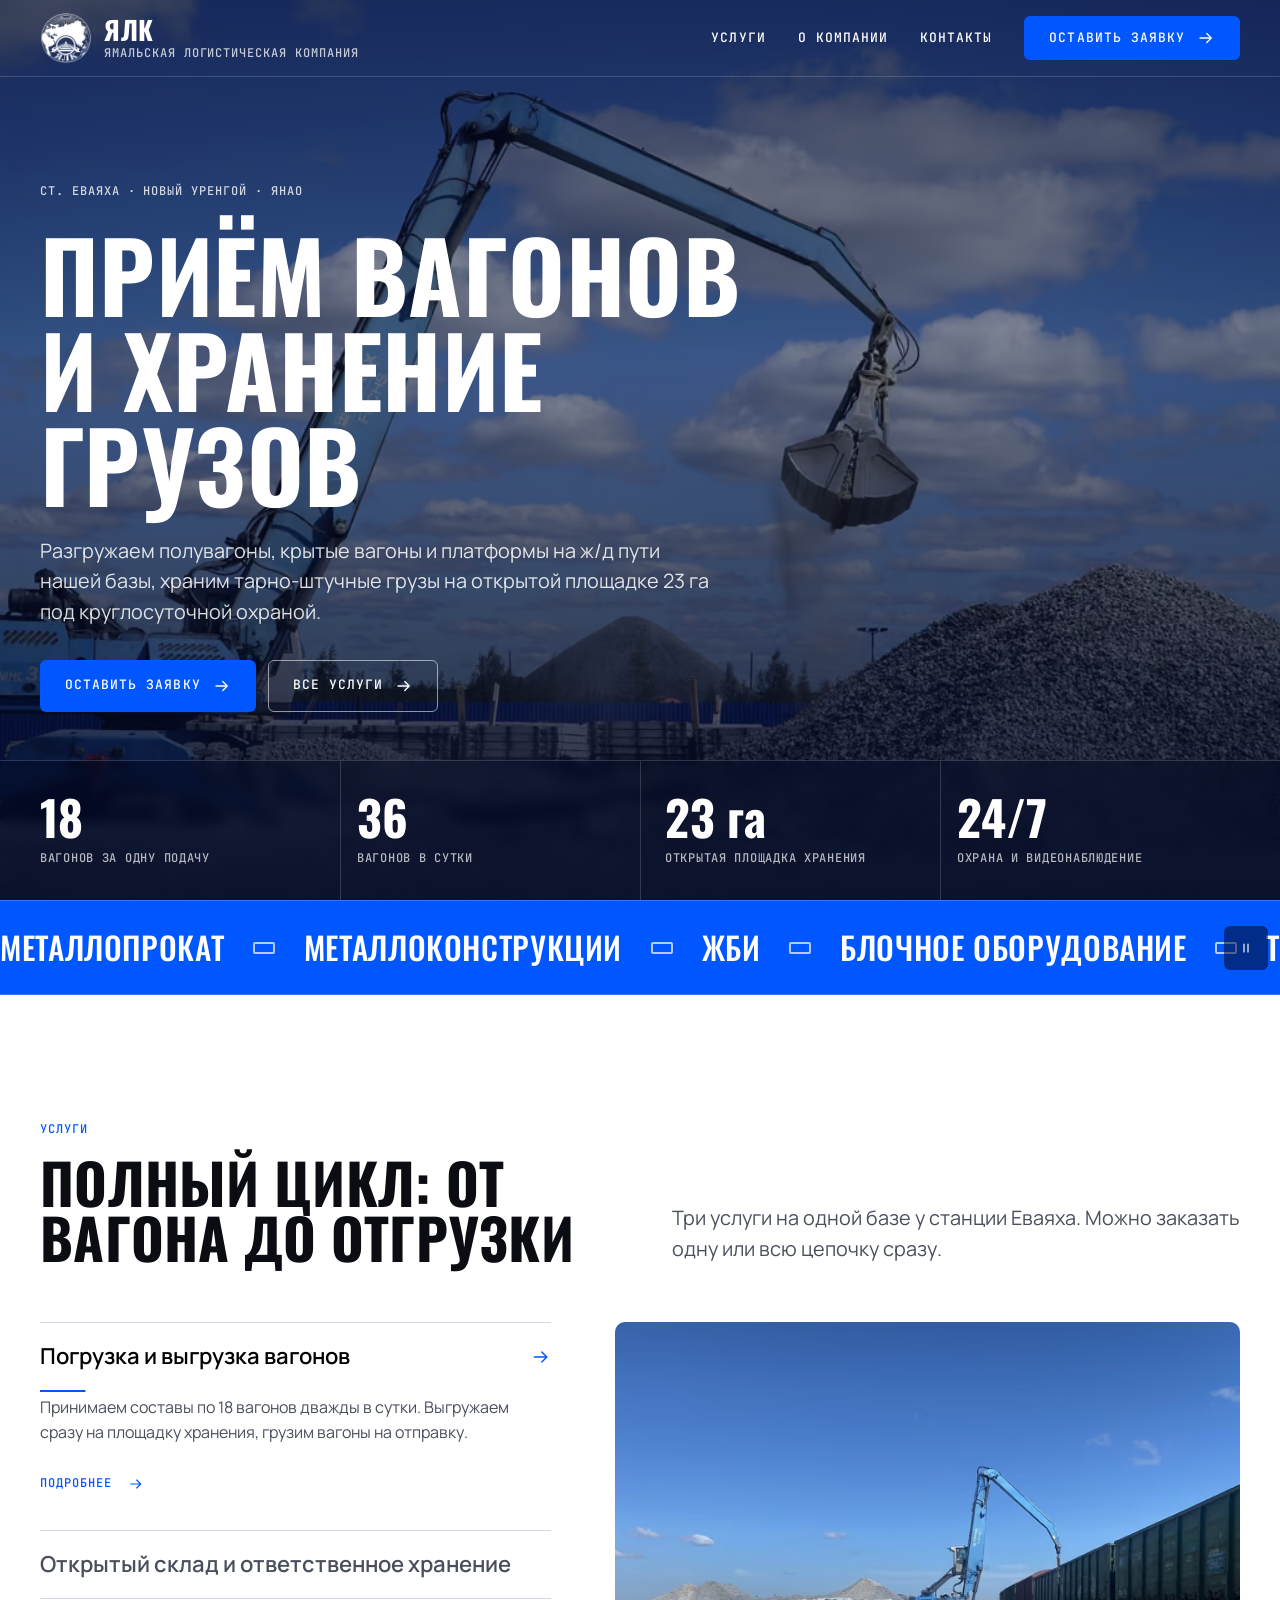
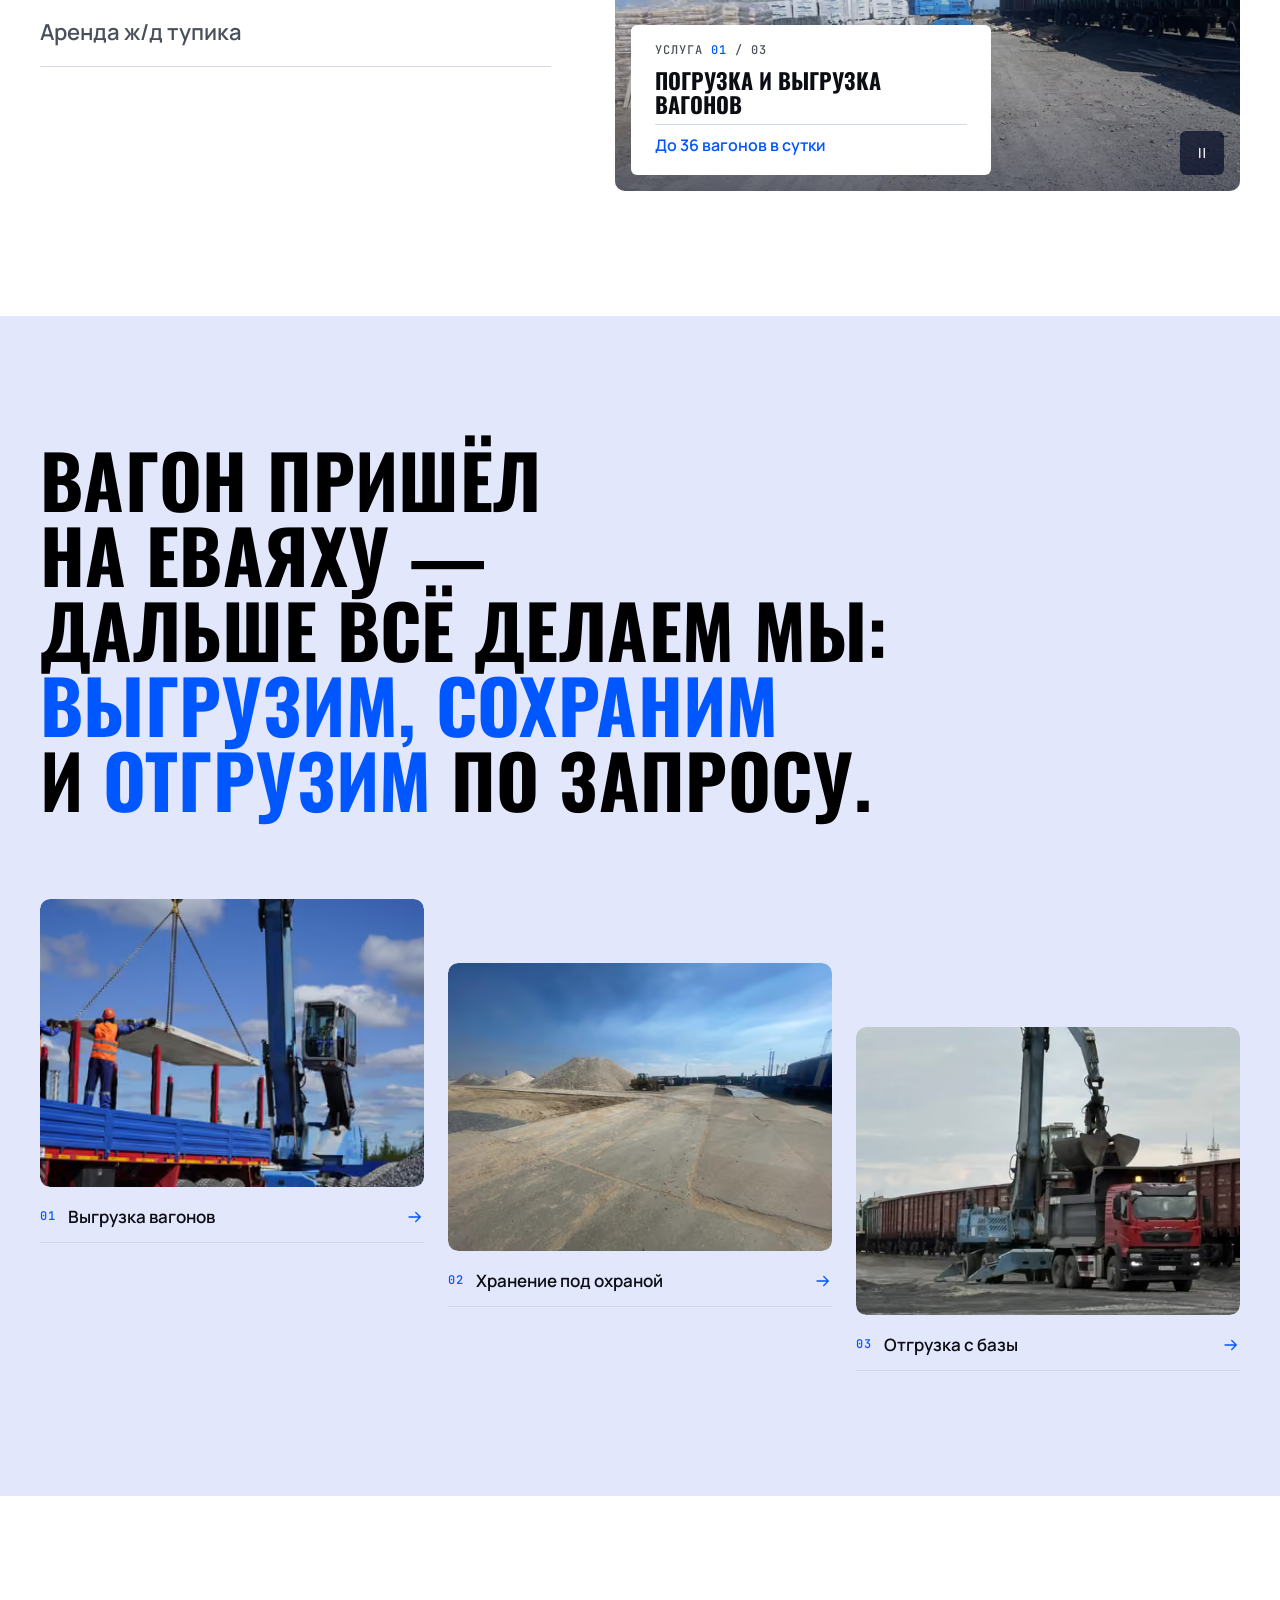
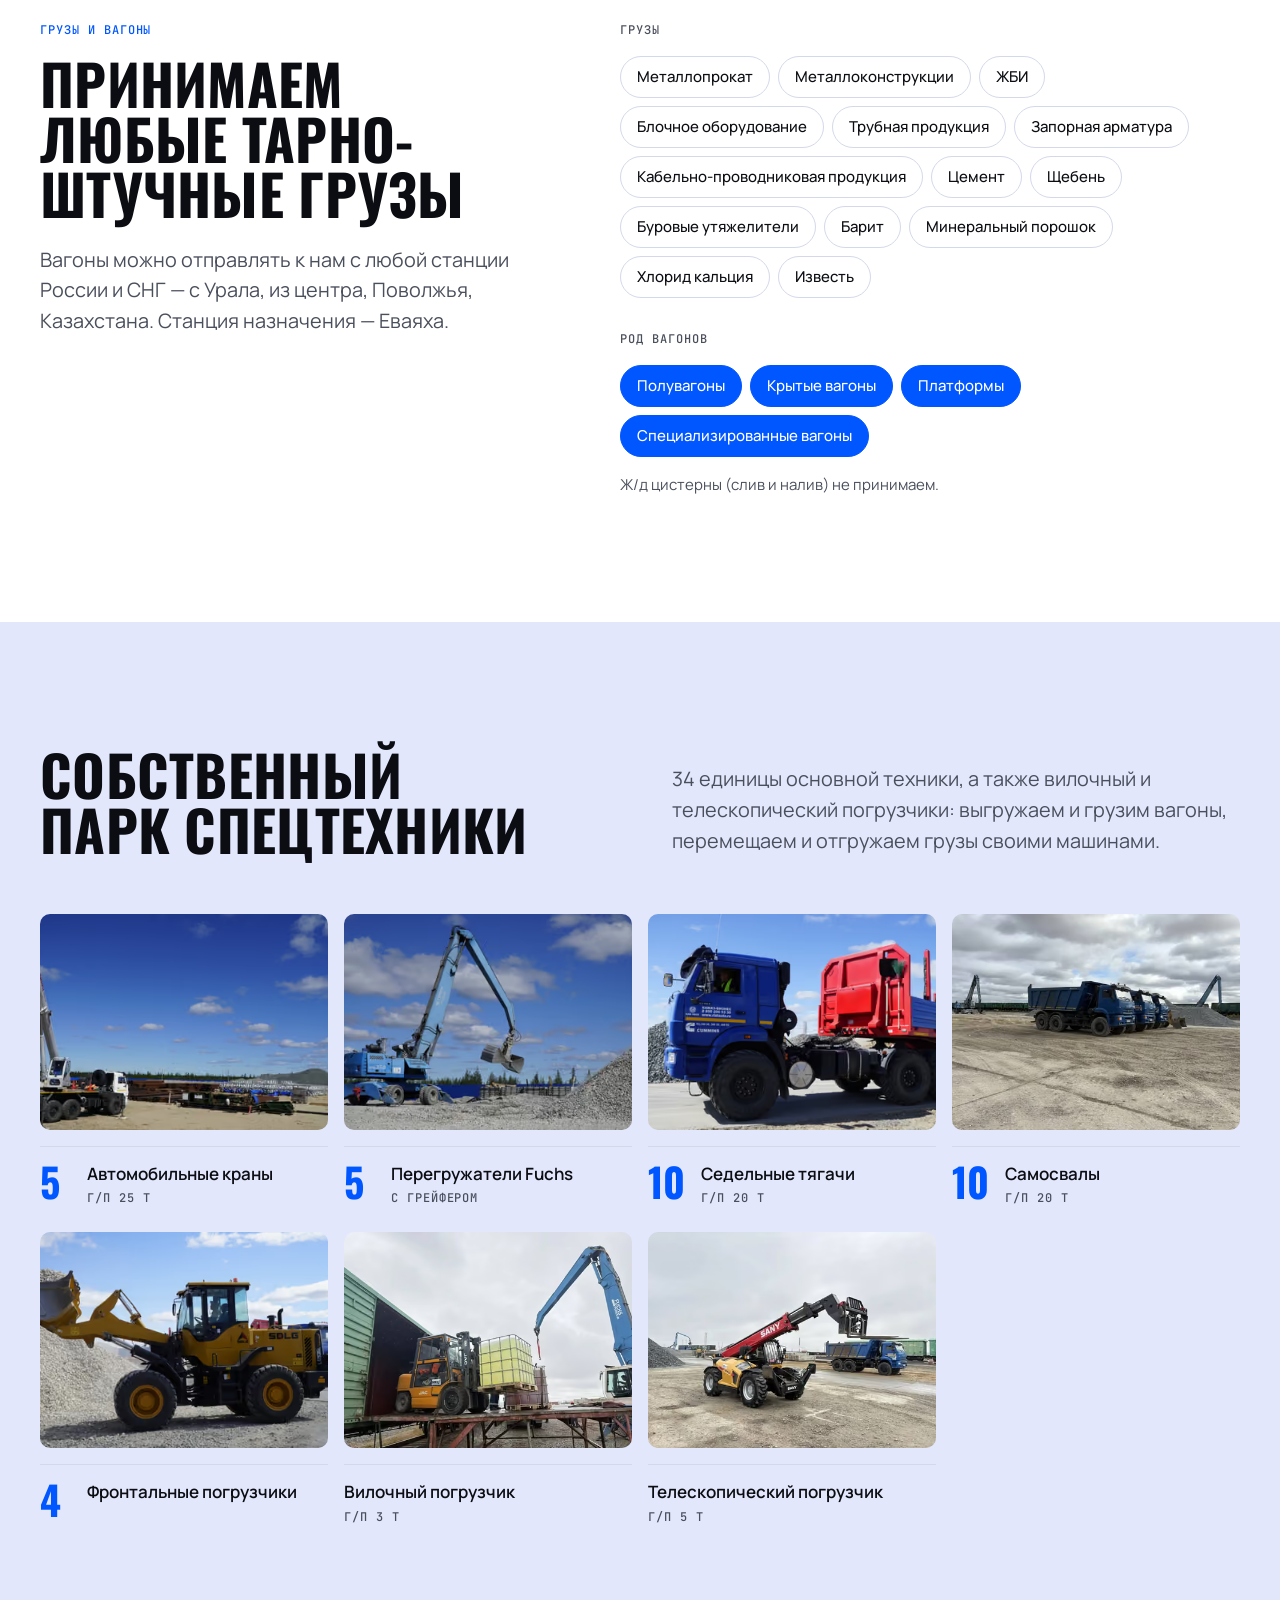
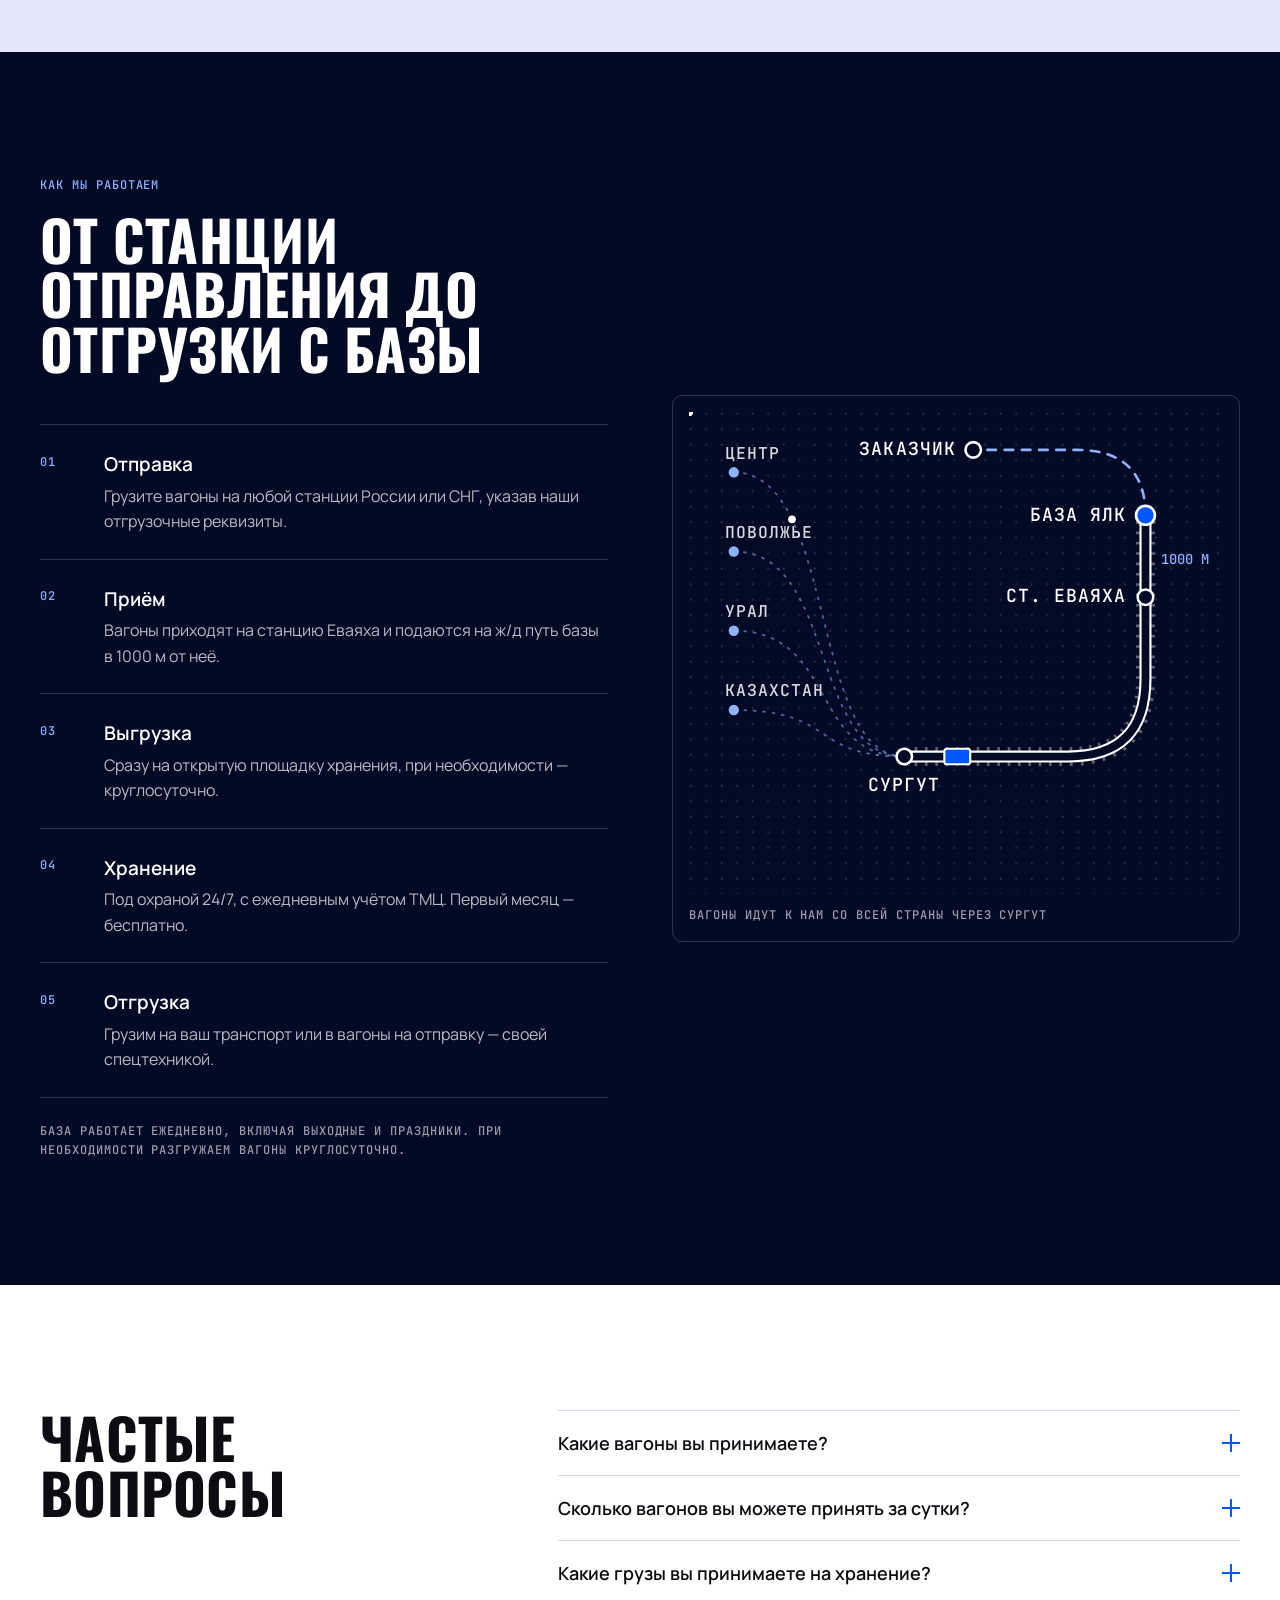
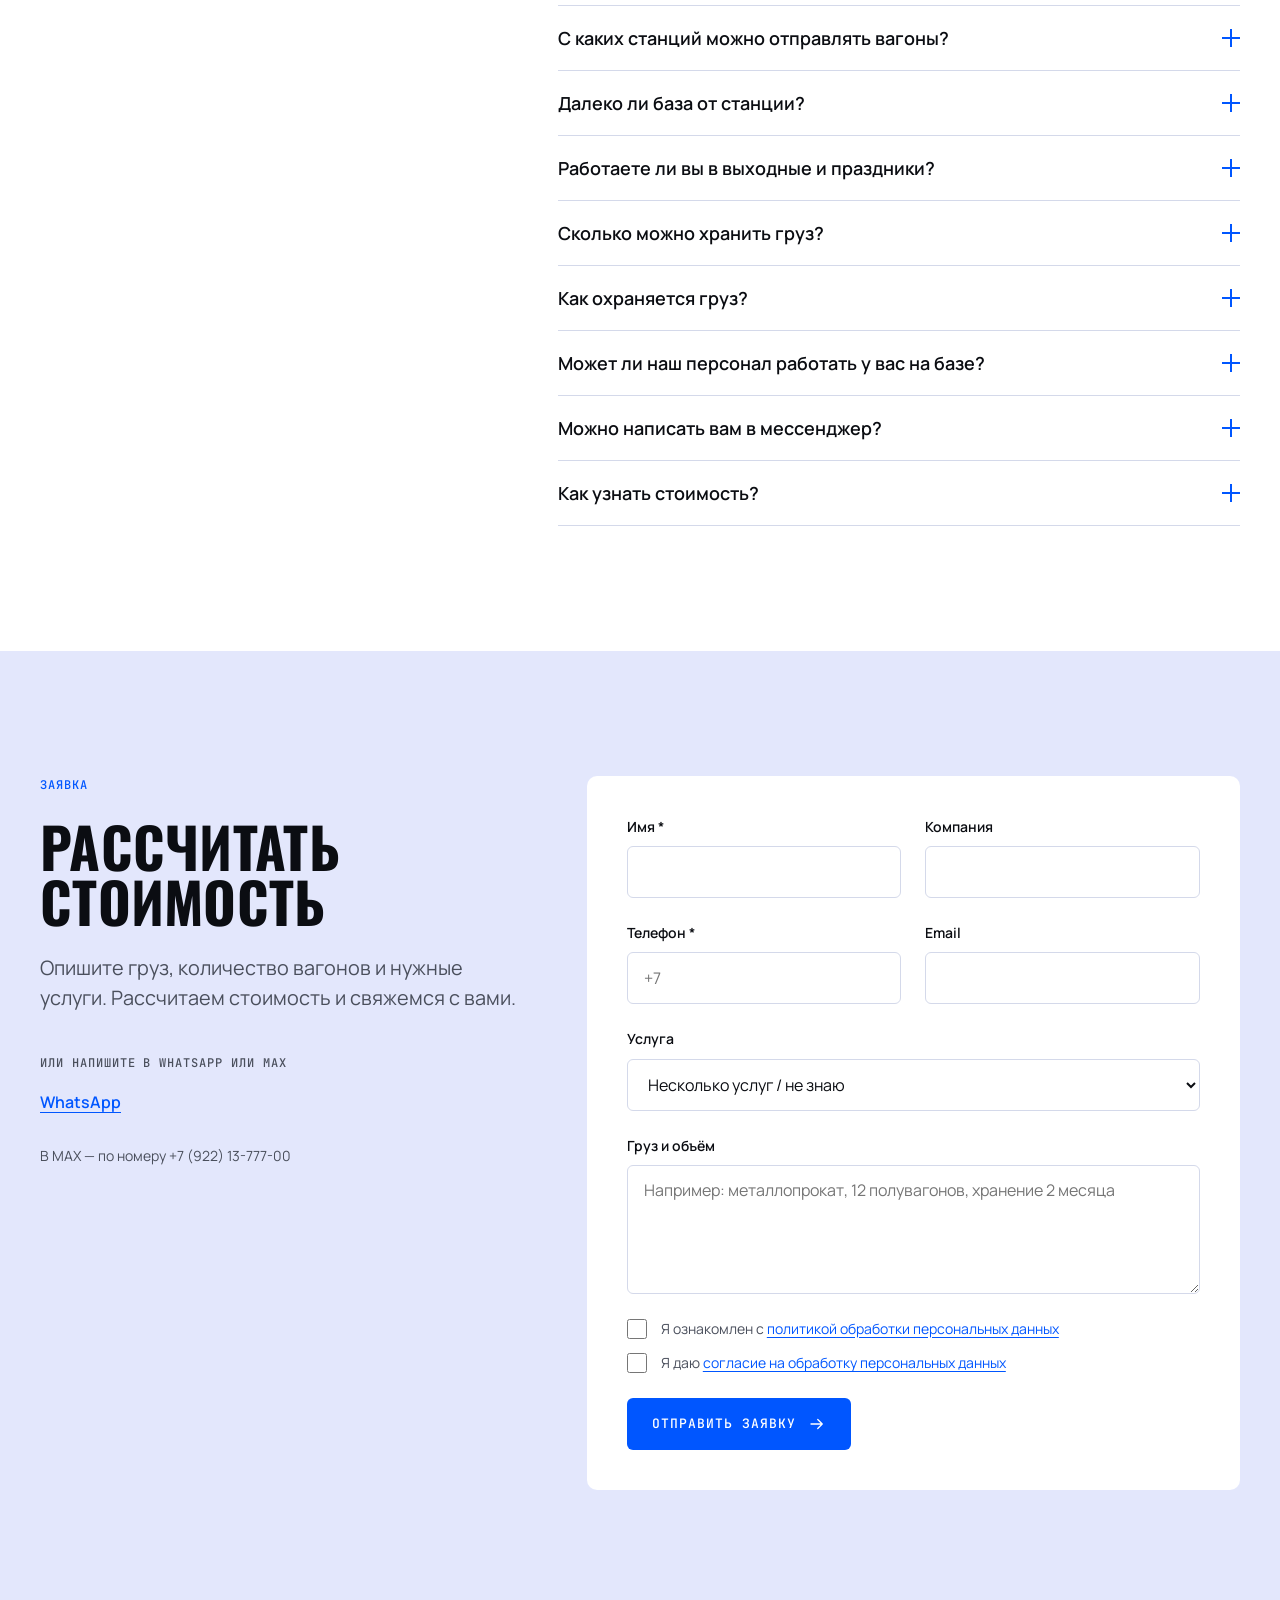
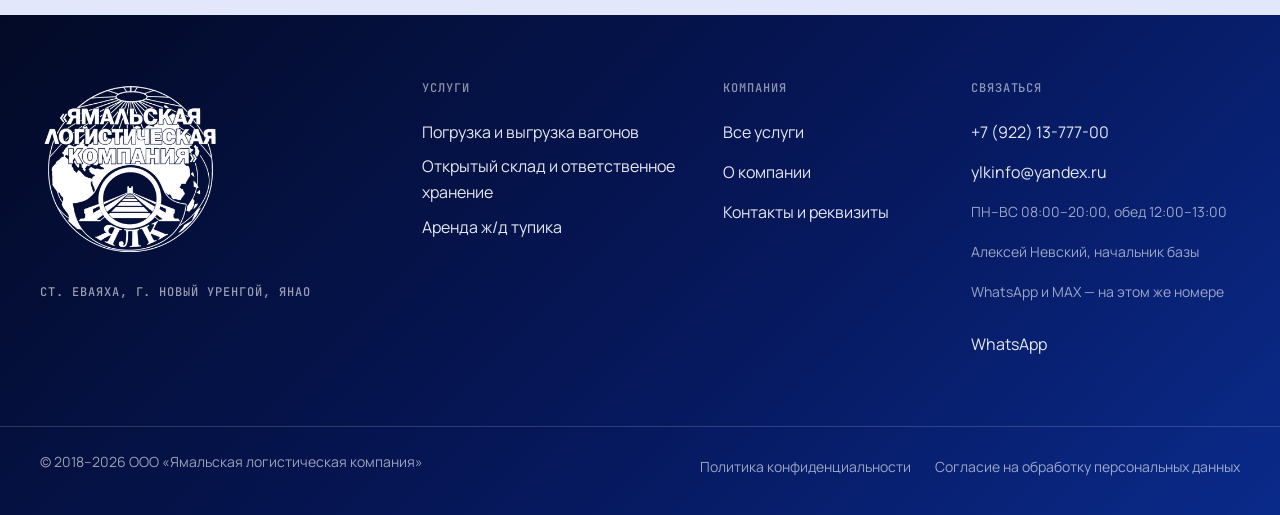
==== commit 30175cb3: "Обновление по ответам клиента: техника, цистерны, заказчики Co-Authored-By: Claude Opus 5.5 <noreply" ====
--- a/index.html
+++ b/index.html
@@ -1,8 +1,8 @@
-<!DOCTYPE html><html lang="ru"><head><meta charset="utf-8"><meta name="robots" content="noindex, nofollow"><meta name="viewport" content="width=device-width, initial-scale=1, viewport-fit=cover"><title>Приём вагонов и хранение грузов в Новом Уренгое — ЯЛК</title><meta name="description" content="Погрузка и выгрузка ж/д вагонов на станции Еваяха, открытый склад 23 га, ответственное хранение, аренда ж/д тупика. ООО «Ямальская логистическая компания», Новый Уренгой."><meta name="theme-color" content="#030a26"><meta name="format-detection" content="telephone=no"><link rel="icon" href="./favicon.ico" sizes="48x48"><link rel="icon" href="./favicon-32.png" type="image/png" sizes="32x32"><link rel="apple-touch-icon" href="./apple-touch-icon.png"><link rel="manifest" href="./manifest.webmanifest"><meta property="og:type" content="website"><meta property="og:locale" content="ru_RU"><meta property="og:site_name" content="ЯЛК — Ямальская логистическая компания"><meta property="og:title" content="Приём вагонов и хранение грузов в Новом Уренгое — ЯЛК"><meta property="og:description" content="Погрузка и выгрузка ж/д вагонов на станции Еваяха, открытый склад 23 га, ответственное хранение, аренда ж/д тупика. ООО «Ямальская логистическая компания», Новый Уренгой."><meta property="og:url" content="https://ylk-novyi-urengoi.ru/"><meta property="og:image" content="https://ylk-novyi-urengoi.ru/og.jpg"><meta property="og:image:width" content="1200"><meta property="og:image:height" content="630"><meta name="twitter:card" content="summary_large_image"><script type="application/ld+json">{"@context":"https://schema.org","@type":"LocalBusiness","name":"ООО «Ямальская логистическая компания»","alternateName":"ЯЛК","url":"https://ylk-novyi-urengoi.ru/","logo":"https://ylk-novyi-urengoi.ru/icon-512.png","image":"https://ylk-novyi-urengoi.ru/og.jpg","description":"Погрузка и выгрузка ж/д вагонов, открытый склад и ответственное хранение грузов на станции Еваяха в Новом Уренгое.","areaServed":"Новый Уренгой, ЯНАО","foundingDate":"2018","taxID":"8904087948","identifier":"1188901005050","openingHours":"Mo-Su 08:00-20:00","address":{"@type":"PostalAddress","streetAddress":"Северная магистраль, 4/1","addressLocality":"Новый Уренгой","addressRegion":"ЯНАО","addressCountry":"RU"},"telephone":"+7 (922) 13-777-00","email":"ylkinfo@yandex.ru","makesOffer":[{"@type":"Offer","itemOffered":{"@type":"Service","name":"Погрузка и выгрузка вагонов"}},{"@type":"Offer","itemOffered":{"@type":"Service","name":"Открытый склад и ответственное хранение"}},{"@type":"Offer","itemOffered":{"@type":"Service","name":"Аренда ж/д тупика"}}]}</script><script>document.documentElement.classList.add('js');</script><link rel="stylesheet" href="./_astro/Base.C-Upp1hf.css"><style>.cargo__grid[data-astro-cid-ot654nju]{gap:var(--s-7);display:grid}@media (width>=900px){.cargo__grid[data-astro-cid-ot654nju]{gap:var(--s-8);grid-template-columns:minmax(0,1fr) minmax(0,1.2fr)}}.cargo__lead[data-astro-cid-ot654nju]{margin-top:var(--s-5)}.cargo__eyebrow[data-astro-cid-ot654nju]{margin-bottom:var(--s-4);color:var(--c-blue)}.cargo__lists[data-astro-cid-ot654nju]{gap:var(--s-6);display:grid}.cargo__label[data-astro-cid-ot654nju]{margin-bottom:var(--s-4);color:var(--c-muted)}.chips[data-astro-cid-ot654nju]{gap:var(--s-2);flex-wrap:wrap;display:flex}.chip[data-astro-cid-ot654nju]{padding:var(--s-2) var(--s-4);border:1px solid var(--c-line);background:var(--c-white);border-radius:999px;font-size:.9375rem;font-weight:500}.chip--solid[data-astro-cid-ot654nju]{background:var(--c-blue);border-color:var(--c-blue);color:var(--c-white)}
+<!DOCTYPE html><html lang="ru"><head><meta charset="utf-8"><meta name="robots" content="noindex, nofollow"><meta name="viewport" content="width=device-width, initial-scale=1, viewport-fit=cover"><title>Приём вагонов и хранение грузов в Новом Уренгое — ЯЛК</title><meta name="description" content="Погрузка и выгрузка ж/д вагонов на станции Еваяха, открытый склад 23 га, ответственное хранение, аренда ж/д тупика. ООО «Ямальская логистическая компания», Новый Уренгой."><meta name="theme-color" content="#030a26"><meta name="format-detection" content="telephone=no"><link rel="icon" href="./favicon.ico" sizes="48x48"><link rel="icon" href="./favicon-32.png" type="image/png" sizes="32x32"><link rel="apple-touch-icon" href="./apple-touch-icon.png"><link rel="manifest" href="./manifest.webmanifest"><meta property="og:type" content="website"><meta property="og:locale" content="ru_RU"><meta property="og:site_name" content="ЯЛК — Ямальская логистическая компания"><meta property="og:title" content="Приём вагонов и хранение грузов в Новом Уренгое — ЯЛК"><meta property="og:description" content="Погрузка и выгрузка ж/д вагонов на станции Еваяха, открытый склад 23 га, ответственное хранение, аренда ж/д тупика. ООО «Ямальская логистическая компания», Новый Уренгой."><meta property="og:url" content="https://ylk-novyi-urengoi.ru/"><meta property="og:image" content="https://ylk-novyi-urengoi.ru/og.jpg"><meta property="og:image:width" content="1200"><meta property="og:image:height" content="630"><meta name="twitter:card" content="summary_large_image"><script type="application/ld+json">{"@context":"https://schema.org","@type":"LocalBusiness","name":"ООО «Ямальская логистическая компания»","alternateName":"ЯЛК","url":"https://ylk-novyi-urengoi.ru/","logo":"https://ylk-novyi-urengoi.ru/icon-512.png","image":"https://ylk-novyi-urengoi.ru/og.jpg","description":"Погрузка и выгрузка ж/д вагонов, открытый склад и ответственное хранение грузов на станции Еваяха в Новом Уренгое.","areaServed":"Новый Уренгой, ЯНАО","foundingDate":"2018","taxID":"8904087948","identifier":"1188901005050","openingHours":"Mo-Su 08:00-20:00","address":{"@type":"PostalAddress","streetAddress":"Северная магистраль, 4/1","addressLocality":"Новый Уренгой","addressRegion":"ЯНАО","addressCountry":"RU"},"telephone":"+7 (922) 13-777-00","email":"ylkinfo@yandex.ru","makesOffer":[{"@type":"Offer","itemOffered":{"@type":"Service","name":"Погрузка и выгрузка вагонов"}},{"@type":"Offer","itemOffered":{"@type":"Service","name":"Открытый склад и ответственное хранение"}},{"@type":"Offer","itemOffered":{"@type":"Service","name":"Аренда ж/д тупика"}}]}</script><script>document.documentElement.classList.add('js');</script><link rel="stylesheet" href="./_astro/Base.C-Upp1hf.css"><style>.cargo__grid[data-astro-cid-ot654nju]{gap:var(--s-7);display:grid}@media (width>=900px){.cargo__grid[data-astro-cid-ot654nju]{gap:var(--s-8);grid-template-columns:minmax(0,1fr) minmax(0,1.2fr)}}.cargo__lead[data-astro-cid-ot654nju]{margin-top:var(--s-5)}.cargo__eyebrow[data-astro-cid-ot654nju]{margin-bottom:var(--s-4);color:var(--c-blue)}.cargo__lists[data-astro-cid-ot654nju]{gap:var(--s-6);display:grid}.cargo__label[data-astro-cid-ot654nju]{margin-bottom:var(--s-4);color:var(--c-muted)}.cargo__note[data-astro-cid-ot654nju]{margin-top:var(--s-4);color:var(--c-muted);font-size:.9375rem}.chips[data-astro-cid-ot654nju]{gap:var(--s-2);flex-wrap:wrap;display:flex}.chip[data-astro-cid-ot654nju]{padding:var(--s-2) var(--s-4);border:1px solid var(--c-line);background:var(--c-white);border-radius:999px;font-size:.9375rem;font-weight:500}.chip--solid[data-astro-cid-ot654nju]{background:var(--c-blue);border-color:var(--c-blue);color:var(--c-white)}
 </style><link rel="stylesheet" href="./_astro/index.Dh9Sugo1.css"><link rel="stylesheet" href="./_astro/Faq.D7yXaZTI.css"><style>.fleet__grid[data-astro-cid-rm4dyk5j]{gap:var(--s-6) var(--s-3);grid-template-columns:repeat(2,minmax(0,1fr));display:grid}.fleet__card[data-astro-cid-rm4dyk5j]{min-width:0}.fleet__name[data-astro-cid-rm4dyk5j]{overflow-wrap:anywhere}@media (width>=560px){.fleet__grid[data-astro-cid-rm4dyk5j]{gap:var(--s-5) var(--s-4)}}@media (width<=559px){.fleet__count[data-astro-cid-rm4dyk5j]{font-size:2rem}.fleet__body[data-astro-cid-rm4dyk5j]{gap:var(--s-2);flex-direction:column}.fleet__name[data-astro-cid-rm4dyk5j]{font-size:.9375rem}}@media (width>=1100px){.fleet__grid[data-astro-cid-rm4dyk5j]{grid-template-columns:repeat(4,minmax(0,1fr))}}.fleet__photo[data-astro-cid-rm4dyk5j]{aspect-ratio:4/3;border-radius:var(--radius-lg);background:var(--c-lavender);overflow:hidden}.fleet__photo[data-astro-cid-rm4dyk5j] img{object-fit:cover;width:100%;height:100%;transition:transform .9s var(--ease-out)}@media (hover:hover){.fleet__card[data-astro-cid-rm4dyk5j]:hover img{transform:scale(1.04)}}.fleet__body[data-astro-cid-rm4dyk5j]{align-items:flex-start;gap:var(--s-4);padding-top:var(--s-4);border-top:1px solid var(--c-line);margin-top:var(--s-4);display:flex}.fleet__count[data-astro-cid-rm4dyk5j]{font-family:var(--f-display);color:var(--c-blue);min-width:1.4ch;font-size:2.5rem;font-weight:700;line-height:.9}.fleet__name[data-astro-cid-rm4dyk5j]{font-size:1.0625rem;font-weight:600;line-height:1.3}.fleet__spec[data-astro-cid-rm4dyk5j]{margin-top:var(--s-1);color:var(--c-muted)}.fleet__extra[data-astro-cid-rm4dyk5j]{margin-top:var(--s-6)}.fleet__extra[data-astro-cid-rm4dyk5j] .fleet__body[data-astro-cid-rm4dyk5j]{margin-top:0}
-.lead-form__grid[data-astro-cid-sevzbneq]{gap:var(--s-7);display:grid}@media (width>=960px){.lead-form__grid[data-astro-cid-sevzbneq]{gap:var(--s-8);grid-template-columns:minmax(0,.85fr) minmax(0,1.15fr);align-items:start}}.lead-form__intro[data-astro-cid-sevzbneq]{gap:var(--s-5);display:grid}.lead-form__eyebrow[data-astro-cid-sevzbneq]{color:var(--c-blue)}.lead-form__alt[data-astro-cid-sevzbneq]{gap:var(--s-2);margin-top:var(--s-4);color:var(--c-muted);display:grid}.lead-form__max[data-astro-cid-sevzbneq]{margin-top:var(--s-3);font-size:var(--t-small);color:var(--c-muted)}.lead-form__alt[data-astro-cid-sevzbneq] ul[data-astro-cid-sevzbneq]{gap:var(--s-5);display:flex}.lead-form__alt[data-astro-cid-sevzbneq] a[data-astro-cid-sevzbneq]{min-height:44px;color:var(--c-blue);text-underline-offset:4px;align-items:center;font-weight:600;text-decoration:underline;display:inline-flex}.form[data-astro-cid-sevzbneq]{gap:var(--s-5);background:var(--c-white);border-radius:var(--radius-lg);padding:clamp(1.25rem,1rem + 2vw,2.5rem);display:grid}.form__row[data-astro-cid-sevzbneq]{gap:var(--s-5);display:grid}@media (width>=640px){.form__row[data-astro-cid-sevzbneq]{grid-template-columns:1fr 1fr}}.field[data-astro-cid-sevzbneq]{gap:var(--s-2);display:grid}.field[data-astro-cid-sevzbneq] label[data-astro-cid-sevzbneq]{font-size:var(--t-small);font-weight:600}.field[data-astro-cid-sevzbneq] input[data-astro-cid-sevzbneq],.field[data-astro-cid-sevzbneq] select[data-astro-cid-sevzbneq],.field[data-astro-cid-sevzbneq] textarea[data-astro-cid-sevzbneq]{width:100%;min-height:52px;padding:var(--s-3) var(--s-4);border:1.5px solid var(--c-line);border-radius:var(--radius);background:var(--c-white);transition:border-color var(--d-fast) var(--ease);font-size:1rem}.field[data-astro-cid-sevzbneq] textarea[data-astro-cid-sevzbneq]{resize:vertical;min-height:120px}.field[data-astro-cid-sevzbneq] input[data-astro-cid-sevzbneq]:focus-visible,.field[data-astro-cid-sevzbneq] select[data-astro-cid-sevzbneq]:focus-visible,.field[data-astro-cid-sevzbneq] textarea[data-astro-cid-sevzbneq]:focus-visible{border-color:var(--c-blue);outline:none;box-shadow:0 0 0 3px #0056ff2e}.field[data-astro-cid-sevzbneq] [data-astro-cid-sevzbneq][aria-invalid=true]{border-color:var(--c-danger)}.field__err[data-astro-cid-sevzbneq]{font-size:var(--t-small);color:var(--c-danger)}.form__checks[data-astro-cid-sevzbneq]{gap:var(--s-3);display:grid}.check[data-astro-cid-sevzbneq]{gap:var(--s-3);font-size:var(--t-small);color:var(--c-muted);cursor:pointer;grid-template-columns:22px 1fr;align-items:start;display:grid}.check[data-astro-cid-sevzbneq] input[data-astro-cid-sevzbneq]{width:20px;height:20px;accent-color:var(--c-blue);margin:1px 0 0}.check[data-astro-cid-sevzbneq] a[data-astro-cid-sevzbneq]{color:var(--c-blue);text-underline-offset:3px;text-decoration:underline}.form__submit[data-astro-cid-sevzbneq]{align-items:center;gap:var(--s-4);flex-wrap:wrap;display:flex}.form__status[data-astro-cid-sevzbneq]{font-size:var(--t-small);color:var(--c-muted)}.form__status[data-astro-cid-sevzbneq][data-state=ok]{color:var(--c-success)}.form__status[data-astro-cid-sevzbneq][data-state=error]{color:var(--c-danger)}
+.lead-form__grid[data-astro-cid-sevzbneq]{gap:var(--s-7);display:grid}@media (width>=960px){.lead-form__grid[data-astro-cid-sevzbneq]{gap:var(--s-8);grid-template-columns:minmax(0,.85fr) minmax(0,1.15fr);align-items:start}}.lead-form__intro[data-astro-cid-sevzbneq]{gap:var(--s-5);display:grid}.lead-form__eyebrow[data-astro-cid-sevzbneq]{color:var(--c-blue)}.form__trap[data-astro-cid-sevzbneq]{width:1px;height:1px;position:absolute;left:-9999px;overflow:hidden}.lead-form__alt[data-astro-cid-sevzbneq]{gap:var(--s-2);margin-top:var(--s-4);color:var(--c-muted);display:grid}.lead-form__max[data-astro-cid-sevzbneq]{margin-top:var(--s-3);font-size:var(--t-small);color:var(--c-muted)}.lead-form__alt[data-astro-cid-sevzbneq] ul[data-astro-cid-sevzbneq]{gap:var(--s-5);display:flex}.lead-form__alt[data-astro-cid-sevzbneq] a[data-astro-cid-sevzbneq]{min-height:44px;color:var(--c-blue);text-underline-offset:4px;align-items:center;font-weight:600;text-decoration:underline;display:inline-flex}.form[data-astro-cid-sevzbneq]{gap:var(--s-5);background:var(--c-white);border-radius:var(--radius-lg);padding:clamp(1.25rem,1rem + 2vw,2.5rem);display:grid}.form__row[data-astro-cid-sevzbneq]{gap:var(--s-5);display:grid}@media (width>=640px){.form__row[data-astro-cid-sevzbneq]{grid-template-columns:1fr 1fr}}.field[data-astro-cid-sevzbneq]{gap:var(--s-2);display:grid}.field[data-astro-cid-sevzbneq] label[data-astro-cid-sevzbneq]{font-size:var(--t-small);font-weight:600}.field[data-astro-cid-sevzbneq] input[data-astro-cid-sevzbneq],.field[data-astro-cid-sevzbneq] select[data-astro-cid-sevzbneq],.field[data-astro-cid-sevzbneq] textarea[data-astro-cid-sevzbneq]{width:100%;min-height:52px;padding:var(--s-3) var(--s-4);border:1.5px solid var(--c-line);border-radius:var(--radius);background:var(--c-white);transition:border-color var(--d-fast) var(--ease);font-size:1rem}.field[data-astro-cid-sevzbneq] textarea[data-astro-cid-sevzbneq]{resize:vertical;min-height:120px}.field[data-astro-cid-sevzbneq] input[data-astro-cid-sevzbneq]:focus-visible,.field[data-astro-cid-sevzbneq] select[data-astro-cid-sevzbneq]:focus-visible,.field[data-astro-cid-sevzbneq] textarea[data-astro-cid-sevzbneq]:focus-visible{border-color:var(--c-blue);outline:none;box-shadow:0 0 0 3px #0056ff2e}.field[data-astro-cid-sevzbneq] [data-astro-cid-sevzbneq][aria-invalid=true]{border-color:var(--c-danger)}.field__err[data-astro-cid-sevzbneq]{font-size:var(--t-small);color:var(--c-danger)}.form__checks[data-astro-cid-sevzbneq]{gap:var(--s-3);display:grid}.check[data-astro-cid-sevzbneq]{gap:var(--s-3);font-size:var(--t-small);color:var(--c-muted);cursor:pointer;grid-template-columns:22px 1fr;align-items:start;display:grid}.check[data-astro-cid-sevzbneq] input[data-astro-cid-sevzbneq]{width:20px;height:20px;accent-color:var(--c-blue);margin:1px 0 0}.check[data-astro-cid-sevzbneq] a[data-astro-cid-sevzbneq]{color:var(--c-blue);text-underline-offset:3px;text-decoration:underline}.form__submit[data-astro-cid-sevzbneq]{align-items:center;gap:var(--s-4);flex-wrap:wrap;display:flex}.form__status[data-astro-cid-sevzbneq]{font-size:var(--t-small);color:var(--c-muted)}.form__status[data-astro-cid-sevzbneq][data-state=ok]{color:var(--c-success)}.form__status[data-astro-cid-sevzbneq][data-state=error]{color:var(--c-danger)}
 .ticker[data-astro-cid-u6vsyxkm]{background:var(--c-blue);color:var(--c-white);border-block:1px solid #fff3;align-items:center;display:flex;position:relative;overflow:hidden}.ticker__track[data-astro-cid-u6vsyxkm]{width:max-content;animation:60s linear infinite ticker;display:flex}.ticker__list[data-astro-cid-u6vsyxkm]{margin:0;padding:0;list-style:none;display:flex}.ticker__item[data-astro-cid-u6vsyxkm]{white-space:nowrap;font-family:var(--f-display);letter-spacing:.02em;text-transform:uppercase;align-items:center;padding-block:clamp(.9rem,.7rem + .8vw,1.4rem);font-size:clamp(1.25rem,1rem + 1.2vw,2rem);font-weight:500;display:flex}.ticker__sep[data-astro-cid-u6vsyxkm]{border:2px solid #ffffffb3;border-radius:2px;width:22px;height:12px;margin-inline:clamp(1.25rem,1rem + 1vw,2rem)}.ticker[data-astro-cid-u6vsyxkm][data-paused] .ticker__track[data-astro-cid-u6vsyxkm],.ticker[data-astro-cid-u6vsyxkm][data-offscreen] .ticker__track[data-astro-cid-u6vsyxkm]{animation-play-state:paused}.ticker__toggle[data-astro-cid-u6vsyxkm]{right:var(--s-3);border-radius:var(--radius);width:44px;height:44px;color:var(--c-white);cursor:pointer;background:#030a268c;border:0;place-items:center;display:grid;position:absolute}@media (hover:hover) and (pointer:fine){.ticker[data-astro-cid-u6vsyxkm]:hover .ticker__track[data-astro-cid-u6vsyxkm]{animation-play-state:paused}}@keyframes ticker{to{transform:translate(-50%)}}@media (prefers-reduced-motion:reduce){.ticker__track[data-astro-cid-u6vsyxkm]{animation:none}.ticker__toggle[data-astro-cid-u6vsyxkm]{display:none}}
-</style></head><body><a class="skip-link" href="#main">Перейти к содержанию</a><header class="header" data-overlay data-header data-astro-cid-nen7h5rs><div class="container header__bar" data-astro-cid-nen7h5rs><a class="brand" href="./" aria-label="ООО «Ямальская логистическая компания» — на главную" data-astro-cid-nen7h5rs><span class="brand__mark" data-astro-cid-nen7h5rs><img src="./_astro/yalc-header-white-2000.Bx3GIMK3_1RJU2K.webp" alt loading="eager" data-astro-cid-nen7h5rs="true" decoding="async" width="112" height="112" class="brand__logo brand__logo--white"><img src="./_astro/yalc-header-blue-2000.CWZy5vtB_1dJcQ1.webp" alt loading="eager" data-astro-cid-nen7h5rs="true" decoding="async" width="112" height="112" class="brand__logo brand__logo--blue"></span><span class="brand__text" data-astro-cid-nen7h5rs><span class="brand__name" data-astro-cid-nen7h5rs>ЯЛК</span><span class="brand__sub" data-astro-cid-nen7h5rs>Ямальская логистическая компания</span></span></a><nav class="nav" aria-label="Основное меню" data-astro-cid-nen7h5rs><ul role="list" class="nav__list" data-astro-cid-nen7h5rs><li data-astro-cid-nen7h5rs><a href="./uslugi/" class="nav__link" data-astro-cid-nen7h5rs>Услуги</a></li><li data-astro-cid-nen7h5rs><a href="./o-kompanii/" class="nav__link" data-astro-cid-nen7h5rs>О компании</a></li><li data-astro-cid-nen7h5rs><a href="./kontakty/" class="nav__link" data-astro-cid-nen7h5rs>Контакты</a></li></ul><a href="#zayavka" data-astro-cid-nen7h5rs="true" data-astro-cid-ekguhzzh="true" class="btn btn--primary nav__cta"><span data-astro-cid-ekguhzzh>Оставить заявку</span><svg class="btn__arrow" width="18" height="18" viewBox="0 0 24 24" fill="none" stroke="currentColor" stroke-width="1.75" stroke-linecap="round" stroke-linejoin="round" aria-hidden="true" focusable="false"><path d="M4 12h15M13 6l6 6-6 6"/></svg></a></nav><button class="burger swap" type="button" aria-expanded="false" aria-controls="mobile-menu" data-burger data-astro-cid-nen7h5rs><span class="sr-only" data-astro-cid-nen7h5rs>Открыть меню</span><svg class="swap__off" width="26" height="26" viewBox="0 0 24 24" fill="none" stroke="currentColor" stroke-width="1.75" stroke-linecap="round" stroke-linejoin="round" aria-hidden="true" focusable="false"><path d="M3 7h18M3 12h18M3 17h18"/></svg><svg class="swap__on" width="26" height="26" viewBox="0 0 24 24" fill="none" stroke="currentColor" stroke-width="1.75" stroke-linecap="round" stroke-linejoin="round" aria-hidden="true" focusable="false"><path d="M6 6l12 12M18 6L6 18"/></svg></button></div><div class="mobile" id="mobile-menu" hidden data-mobile data-astro-cid-nen7h5rs><div class="container mobile__inner" data-astro-cid-nen7h5rs><p class="mono mobile__label" data-astro-cid-nen7h5rs>Услуги</p><ul role="list" class="mobile__services" data-astro-cid-nen7h5rs><li data-astro-cid-nen7h5rs><a href="./uslugi/priem-i-razgruzka-vagonov/" data-astro-cid-nen7h5rs>Погрузка и выгрузка вагонов</a></li><li data-astro-cid-nen7h5rs><a href="./uslugi/obrabotka-i-hranenie-gruzov/" data-astro-cid-nen7h5rs>Открытый склад и ответственное хранение</a></li><li data-astro-cid-nen7h5rs><a href="./uslugi/arenda-zhd-tupika/" data-astro-cid-nen7h5rs>Аренда ж/д тупика</a></li></ul><ul role="list" class="mobile__nav" data-astro-cid-nen7h5rs><li data-astro-cid-nen7h5rs><a href="./uslugi/" data-astro-cid-nen7h5rs>Услуги</a></li><li data-astro-cid-nen7h5rs><a href="./o-kompanii/" data-astro-cid-nen7h5rs>О компании</a></li><li data-astro-cid-nen7h5rs><a href="./kontakty/" data-astro-cid-nen7h5rs>Контакты</a></li></ul><a href="#zayavka" data-close-menu="true" data-astro-cid-nen7h5rs="true" data-astro-cid-ekguhzzh="true" class="btn btn--primary mobile__cta"><span data-astro-cid-ekguhzzh>Оставить заявку</span><svg class="btn__arrow" width="18" height="18" viewBox="0 0 24 24" fill="none" stroke="currentColor" stroke-width="1.75" stroke-linecap="round" stroke-linejoin="round" aria-hidden="true" focusable="false"><path d="M4 12h15M13 6l6 6-6 6"/></svg></a></div></div></header><script type="module">var e=document.querySelector(`[data-header]`),t=e.querySelector(`[data-burger]`),n=e.querySelector(`[data-mobile]`),r=()=>e.classList.toggle(`is-scrolled`,window.scrollY>24);r(),window.addEventListener(`scroll`,r,{passive:!0});var i=r=>{t.setAttribute(`aria-expanded`,String(r)),t.toggleAttribute(`data-on`,r),t.querySelector(`.sr-only`).textContent=r?`Закрыть меню`:`Открыть меню`,n.hidden=!r,e.classList.toggle(`is-open`,r),document.documentElement.style.overflow=r?`hidden`:``,document.querySelectorAll(`main, footer, .skip-link`).forEach(e=>e.inert=r)};t.addEventListener(`click`,()=>i(t.getAttribute(`aria-expanded`)!==`true`)),n.addEventListener(`click`,e=>{e.target.closest(`a`)&&i(!1)}),document.addEventListener(`keydown`,n=>{n.key===`Escape`&&e.classList.contains(`is-open`)&&(i(!1),t.focus())}),window.matchMedia(`(min-width: 960px)`).addEventListener(`change`,e=>e.matches&&i(!1));</script><main id="main"><section class="hero on-dark" aria-labelledby="hero-title" data-astro-cid-i3irphx7><picture data-astro-cid-i3irphx7="true"><source srcset="./_astro/fuchs-shcheben.CdVGl3xq_Z2nvTcO.avif 768w, ./_astro/fuchs-shcheben.CdVGl3xq_ZNecKg.avif 1280w, ./_astro/fuchs-shcheben.CdVGl3xq_15rLvr.avif 1920w, ./_astro/fuchs-shcheben.CdVGl3xq_K1jR4.avif 2800w" type="image/avif" sizes="100vw"><source srcset="./_astro/fuchs-shcheben.CdVGl3xq_twFUr.webp 768w, ./_astro/fuchs-shcheben.CdVGl3xq_1HcGvY.webp 1280w, ./_astro/fuchs-shcheben.CdVGl3xq_Z2i3qNS.webp 1920w, ./_astro/fuchs-shcheben.CdVGl3xq_2rHflF.webp 2800w" type="image/webp" sizes="100vw"><img src="./_astro/fuchs-shcheben.CdVGl3xq_Z2gWzsf.jpg" srcset="./_astro/fuchs-shcheben.CdVGl3xq_Z1wJxpi.jpg 768w, ./_astro/fuchs-shcheben.CdVGl3xq_4P8Nk.jpg 1280w, ./_astro/fuchs-shcheben.CdVGl3xq_Z1Vw7NR.jpg 1920w, ./_astro/fuchs-shcheben.CdVGl3xq_Z2gWzsf.jpg 2800w" alt="Перегружатель Fuchs высыпает щебень из грейфера" sizes="100vw" loading="eager" fetchpriority="high" data-astro-cid-i3irphx7="true" decoding="async" width="2800" height="1575" class="hero__bg"></picture><div class="hero__scrim" aria-hidden="true" data-astro-cid-i3irphx7></div><div class="container hero__content" data-astro-cid-i3irphx7><p class="mono hero__eyebrow" style="--i:0" data-astro-cid-i3irphx7>Ст. Еваяха · Новый Уренгой · ЯНАО</p><h1 id="hero-title" class="display hero__title" style="--i:1" data-astro-cid-i3irphx7>Приём вагонов<br data-astro-cid-i3irphx7> и&nbsp;хранение грузов</h1><p class="lead hero__lead" style="--i:2" data-astro-cid-i3irphx7>Разгружаем полувагоны, крытые вагоны и&nbsp;платформы на&nbsp;ж/д пути нашей базы, храним тарно-штучные грузы на&nbsp;открытой площадке 23&nbsp;га под круглосуточной охраной.</p><div class="hero__actions" style="--i:3" data-astro-cid-i3irphx7><a href="#zayavka" data-astro-cid-i3irphx7="true" data-astro-cid-ekguhzzh="true" class="btn btn--primary"><span data-astro-cid-ekguhzzh>Оставить заявку</span><svg class="btn__arrow" width="18" height="18" viewBox="0 0 24 24" fill="none" stroke="currentColor" stroke-width="1.75" stroke-linecap="round" stroke-linejoin="round" aria-hidden="true" focusable="false"><path d="M4 12h15M13 6l6 6-6 6"/></svg></a><a href="./uslugi/" data-astro-cid-i3irphx7="true" data-astro-cid-ekguhzzh="true" class="btn btn--ghost-light"><span data-astro-cid-ekguhzzh>Все услуги</span><svg class="btn__arrow" width="18" height="18" viewBox="0 0 24 24" fill="none" stroke="currentColor" stroke-width="1.75" stroke-linecap="round" stroke-linejoin="round" aria-hidden="true" focusable="false"><path d="M4 12h15M13 6l6 6-6 6"/></svg></a></div></div><div class="hero__stats" data-astro-cid-i3irphx7><dl class="container stats" style="--i:4" data-astro-cid-i3irphx7><div class="stats__item" data-astro-cid-i3irphx7><dt class="mono stats__label" data-astro-cid-i3irphx7>вагонов за одну подачу</dt><dd class="stats__value" data-astro-cid-i3irphx7>18</dd></div><div class="stats__item" data-astro-cid-i3irphx7><dt class="mono stats__label" data-astro-cid-i3irphx7>вагонов в сутки</dt><dd class="stats__value" data-astro-cid-i3irphx7>36</dd></div><div class="stats__item" data-astro-cid-i3irphx7><dt class="mono stats__label" data-astro-cid-i3irphx7>открытая площадка хранения</dt><dd class="stats__value" data-astro-cid-i3irphx7>23 га</dd></div><div class="stats__item" data-astro-cid-i3irphx7><dt class="mono stats__label" data-astro-cid-i3irphx7>охрана и видеонаблюдение</dt><dd class="stats__value" data-astro-cid-i3irphx7>24/7</dd></div></dl></div></section><section class="ticker" aria-label="Какие грузы и вагоны принимаем" data-ticker data-astro-cid-u6vsyxkm><p class="sr-only" data-astro-cid-u6vsyxkm>Принимаем: Металлопрокат, Металлоконструкции, ЖБИ, Блочное оборудование, Трубная продукция, Запорная арматура, Кабельно-проводниковая продукция, Цемент, Щебень, Буровые утяжелители, Барит, Минеральный порошок, Хлорид кальция, Известь, Полувагоны, Крытые вагоны, Платформы, Специализированные вагоны.</p><div class="ticker__track" aria-hidden="true" data-astro-cid-u6vsyxkm><ul class="ticker__list" data-astro-cid-u6vsyxkm><li class="ticker__item" data-astro-cid-u6vsyxkm><span data-astro-cid-u6vsyxkm>Металлопрокат</span><span class="ticker__sep" data-astro-cid-u6vsyxkm></span></li><li class="ticker__item" data-astro-cid-u6vsyxkm><span data-astro-cid-u6vsyxkm>Металлоконструкции</span><span class="ticker__sep" data-astro-cid-u6vsyxkm></span></li><li class="ticker__item" data-astro-cid-u6vsyxkm><span data-astro-cid-u6vsyxkm>ЖБИ</span><span class="ticker__sep" data-astro-cid-u6vsyxkm></span></li><li class="ticker__item" data-astro-cid-u6vsyxkm><span data-astro-cid-u6vsyxkm>Блочное оборудование</span><span class="ticker__sep" data-astro-cid-u6vsyxkm></span></li><li class="ticker__item" data-astro-cid-u6vsyxkm><span data-astro-cid-u6vsyxkm>Трубная продукция</span><span class="ticker__sep" data-astro-cid-u6vsyxkm></span></li><li class="ticker__item" data-astro-cid-u6vsyxkm><span data-astro-cid-u6vsyxkm>Запорная арматура</span><span class="ticker__sep" data-astro-cid-u6vsyxkm></span></li><li class="ticker__item" data-astro-cid-u6vsyxkm><span data-astro-cid-u6vsyxkm>Кабельно-проводниковая продукция</span><span class="ticker__sep" data-astro-cid-u6vsyxkm></span></li><li class="ticker__item" data-astro-cid-u6vsyxkm><span data-astro-cid-u6vsyxkm>Цемент</span><span class="ticker__sep" data-astro-cid-u6vsyxkm></span></li><li class="ticker__item" data-astro-cid-u6vsyxkm><span data-astro-cid-u6vsyxkm>Щебень</span><span class="ticker__sep" data-astro-cid-u6vsyxkm></span></li><li class="ticker__item" data-astro-cid-u6vsyxkm><span data-astro-cid-u6vsyxkm>Буровые утяжелители</span><span class="ticker__sep" data-astro-cid-u6vsyxkm></span></li><li class="ticker__item" data-astro-cid-u6vsyxkm><span data-astro-cid-u6vsyxkm>Барит</span><span class="ticker__sep" data-astro-cid-u6vsyxkm></span></li><li class="ticker__item" data-astro-cid-u6vsyxkm><span data-astro-cid-u6vsyxkm>Минеральный порошок</span><span class="ticker__sep" data-astro-cid-u6vsyxkm></span></li><li class="ticker__item" data-astro-cid-u6vsyxkm><span data-astro-cid-u6vsyxkm>Хлорид кальция</span><span class="ticker__sep" data-astro-cid-u6vsyxkm></span></li><li class="ticker__item" data-astro-cid-u6vsyxkm><span data-astro-cid-u6vsyxkm>Известь</span><span class="ticker__sep" data-astro-cid-u6vsyxkm></span></li><li class="ticker__item" data-astro-cid-u6vsyxkm><span data-astro-cid-u6vsyxkm>Полувагоны</span><span class="ticker__sep" data-astro-cid-u6vsyxkm></span></li><li class="ticker__item" data-astro-cid-u6vsyxkm><span data-astro-cid-u6vsyxkm>Крытые вагоны</span><span class="ticker__sep" data-astro-cid-u6vsyxkm></span></li><li class="ticker__item" data-astro-cid-u6vsyxkm><span data-astro-cid-u6vsyxkm>Платформы</span><span class="ticker__sep" data-astro-cid-u6vsyxkm></span></li><li class="ticker__item" data-astro-cid-u6vsyxkm><span data-astro-cid-u6vsyxkm>Специализированные вагоны</span><span class="ticker__sep" data-astro-cid-u6vsyxkm></span></li></ul><ul class="ticker__list" data-astro-cid-u6vsyxkm><li class="ticker__item" data-astro-cid-u6vsyxkm><span data-astro-cid-u6vsyxkm>Металлопрокат</span><span class="ticker__sep" data-astro-cid-u6vsyxkm></span></li><li class="ticker__item" data-astro-cid-u6vsyxkm><span data-astro-cid-u6vsyxkm>Металлоконструкции</span><span class="ticker__sep" data-astro-cid-u6vsyxkm></span></li><li class="ticker__item" data-astro-cid-u6vsyxkm><span data-astro-cid-u6vsyxkm>ЖБИ</span><span class="ticker__sep" data-astro-cid-u6vsyxkm></span></li><li class="ticker__item" data-astro-cid-u6vsyxkm><span data-astro-cid-u6vsyxkm>Блочное оборудование</span><span class="ticker__sep" data-astro-cid-u6vsyxkm></span></li><li class="ticker__item" data-astro-cid-u6vsyxkm><span data-astro-cid-u6vsyxkm>Трубная продукция</span><span class="ticker__sep" data-astro-cid-u6vsyxkm></span></li><li class="ticker__item" data-astro-cid-u6vsyxkm><span data-astro-cid-u6vsyxkm>Запорная арматура</span><span class="ticker__sep" data-astro-cid-u6vsyxkm></span></li><li class="ticker__item" data-astro-cid-u6vsyxkm><span data-astro-cid-u6vsyxkm>Кабельно-проводниковая продукция</span><span class="ticker__sep" data-astro-cid-u6vsyxkm></span></li><li class="ticker__item" data-astro-cid-u6vsyxkm><span data-astro-cid-u6vsyxkm>Цемент</span><span class="ticker__sep" data-astro-cid-u6vsyxkm></span></li><li class="ticker__item" data-astro-cid-u6vsyxkm><span data-astro-cid-u6vsyxkm>Щебень</span><span class="ticker__sep" data-astro-cid-u6vsyxkm></span></li><li class="ticker__item" data-astro-cid-u6vsyxkm><span data-astro-cid-u6vsyxkm>Буровые утяжелители</span><span class="ticker__sep" data-astro-cid-u6vsyxkm></span></li><li class="ticker__item" data-astro-cid-u6vsyxkm><span data-astro-cid-u6vsyxkm>Барит</span><span class="ticker__sep" data-astro-cid-u6vsyxkm></span></li><li class="ticker__item" data-astro-cid-u6vsyxkm><span data-astro-cid-u6vsyxkm>Минеральный порошок</span><span class="ticker__sep" data-astro-cid-u6vsyxkm></span></li><li class="ticker__item" data-astro-cid-u6vsyxkm><span data-astro-cid-u6vsyxkm>Хлорид кальция</span><span class="ticker__sep" data-astro-cid-u6vsyxkm></span></li><li class="ticker__item" data-astro-cid-u6vsyxkm><span data-astro-cid-u6vsyxkm>Известь</span><span class="ticker__sep" data-astro-cid-u6vsyxkm></span></li><li class="ticker__item" data-astro-cid-u6vsyxkm><span data-astro-cid-u6vsyxkm>Полувагоны</span><span class="ticker__sep" data-astro-cid-u6vsyxkm></span></li><li class="ticker__item" data-astro-cid-u6vsyxkm><span data-astro-cid-u6vsyxkm>Крытые вагоны</span><span class="ticker__sep" data-astro-cid-u6vsyxkm></span></li><li class="ticker__item" data-astro-cid-u6vsyxkm><span data-astro-cid-u6vsyxkm>Платформы</span><span class="ticker__sep" data-astro-cid-u6vsyxkm></span></li><li class="ticker__item" data-astro-cid-u6vsyxkm><span data-astro-cid-u6vsyxkm>Специализированные вагоны</span><span class="ticker__sep" data-astro-cid-u6vsyxkm></span></li></ul></div><button type="button" class="ticker__toggle swap" data-ticker-toggle aria-label="Остановить бегущую строку" data-astro-cid-u6vsyxkm><svg class="swap__off" width="16" height="16" viewBox="0 0 24 24" fill="none" stroke="currentColor" stroke-width="1.75" stroke-linecap="round" stroke-linejoin="round" aria-hidden="true" focusable="false"><path d="M9 6v12M15 6v12"/></svg><svg class="swap__on" width="16" height="16" viewBox="0 0 24 24" fill="none" stroke="currentColor" stroke-width="1.75" stroke-linecap="round" stroke-linejoin="round" aria-hidden="true" focusable="false"><path d="M8 5.5v13l10.5-6.5z"/></svg></button></section><script type="module">document.querySelectorAll(`[data-ticker]`).forEach(e=>{let t=e.querySelector(`[data-ticker-toggle]`);t.addEventListener(`click`,()=>{let n=e.toggleAttribute(`data-paused`);t.toggleAttribute(`data-on`,n),t.setAttribute(`aria-label`,n?`Запустить бегущую строку`:`Остановить бегущую строку`)}),new IntersectionObserver(([t])=>e.toggleAttribute(`data-offscreen`,!t.isIntersecting)).observe(e)});</script><section class="section svc" aria-labelledby="svc-title" data-svc data-astro-cid-npmgfisa><div class="container" data-astro-cid-npmgfisa><div class="section-head section-head--split" data-astro-cid-npmgfisa><div data-astro-cid-npmgfisa><p class="mono svc__eyebrow" data-reveal data-astro-cid-npmgfisa>Услуги</p><h2 id="svc-title" class="display h2" data-reveal style="--i:1" data-astro-cid-npmgfisa>Полный цикл: от вагона до отгрузки</h2></div><p class="lead" data-reveal style="--i:2" data-astro-cid-npmgfisa>Три услуги на одной базе у станции Еваяха. Можно заказать одну или всю цепочку сразу.</p></div><div class="svc__grid" data-astro-cid-npmgfisa><ul role="list" class="svc__list" data-reveal data-astro-cid-npmgfisa><li class="svc__item" data-item data-active data-astro-cid-npmgfisa><h3 class="svc__heading" data-astro-cid-npmgfisa><button type="button" class="svc__trigger" id="svc-t-0" aria-expanded="true" aria-controls="svc-p-0" data-trigger data-astro-cid-npmgfisa><span data-astro-cid-npmgfisa>Погрузка и выгрузка вагонов</span><svg class="svc__arrow" width="20" height="20" viewBox="0 0 24 24" fill="none" stroke="currentColor" stroke-width="1.75" stroke-linecap="round" stroke-linejoin="round" aria-hidden="true" focusable="false"><path d="M4 12h15M13 6l6 6-6 6"/></svg><span class="svc__progress" aria-hidden="true" data-astro-cid-npmgfisa><span data-astro-cid-npmgfisa></span></span></button></h3><div class="svc__panel" id="svc-p-0" role="region" aria-labelledby="svc-t-0" data-astro-cid-npmgfisa><div class="svc__panel-inner" data-astro-cid-npmgfisa><p data-astro-cid-npmgfisa>Принимаем составы по 18 вагонов дважды в сутки. Выгружаем сразу на площадку хранения, грузим вагоны на отправку.</p><a href="./uslugi/priem-i-razgruzka-vagonov/" class="svc__more mono" data-astro-cid-npmgfisa>Подробнее<span class="sr-only" data-astro-cid-npmgfisa> об услуге «Погрузка и выгрузка вагонов»</span> <svg width="16" height="16" viewBox="0 0 24 24" fill="none" stroke="currentColor" stroke-width="1.75" stroke-linecap="round" stroke-linejoin="round" aria-hidden="true" focusable="false"><path d="M4 12h15M13 6l6 6-6 6"/></svg></a></div></div></li><li class="svc__item" data-item data-astro-cid-npmgfisa><h3 class="svc__heading" data-astro-cid-npmgfisa><button type="button" class="svc__trigger" id="svc-t-1" aria-expanded="false" aria-controls="svc-p-1" data-trigger data-astro-cid-npmgfisa><span data-astro-cid-npmgfisa>Открытый склад и ответственное хранение</span><svg class="svc__arrow" width="20" height="20" viewBox="0 0 24 24" fill="none" stroke="currentColor" stroke-width="1.75" stroke-linecap="round" stroke-linejoin="round" aria-hidden="true" focusable="false"><path d="M4 12h15M13 6l6 6-6 6"/></svg><span class="svc__progress" aria-hidden="true" data-astro-cid-npmgfisa><span data-astro-cid-npmgfisa></span></span></button></h3><div class="svc__panel" id="svc-p-1" role="region" aria-labelledby="svc-t-1" inert data-astro-cid-npmgfisa><div class="svc__panel-inner" data-astro-cid-npmgfisa><p data-astro-cid-npmgfisa>Открытая охраняемая площадка 23 га, ответственное хранение, ежедневный учёт ТМЦ заказчика.</p><a href="./uslugi/obrabotka-i-hranenie-gruzov/" class="svc__more mono" data-astro-cid-npmgfisa>Подробнее<span class="sr-only" data-astro-cid-npmgfisa> об услуге «Открытый склад и ответственное хранение»</span> <svg width="16" height="16" viewBox="0 0 24 24" fill="none" stroke="currentColor" stroke-width="1.75" stroke-linecap="round" stroke-linejoin="round" aria-hidden="true" focusable="false"><path d="M4 12h15M13 6l6 6-6 6"/></svg></a></div></div></li><li class="svc__item" data-item data-astro-cid-npmgfisa><h3 class="svc__heading" data-astro-cid-npmgfisa><button type="button" class="svc__trigger" id="svc-t-2" aria-expanded="false" aria-controls="svc-p-2" data-trigger data-astro-cid-npmgfisa><span data-astro-cid-npmgfisa>Аренда ж/д тупика</span><svg class="svc__arrow" width="20" height="20" viewBox="0 0 24 24" fill="none" stroke="currentColor" stroke-width="1.75" stroke-linecap="round" stroke-linejoin="round" aria-hidden="true" focusable="false"><path d="M4 12h15M13 6l6 6-6 6"/></svg><span class="svc__progress" aria-hidden="true" data-astro-cid-npmgfisa><span data-astro-cid-npmgfisa></span></span></button></h3><div class="svc__panel" id="svc-p-2" role="region" aria-labelledby="svc-t-2" inert data-astro-cid-npmgfisa><div class="svc__panel-inner" data-astro-cid-npmgfisa><p data-astro-cid-npmgfisa>Ж/д тупик с охраняемой площадкой для временного хранения любых тарно-штучных грузов.</p><a href="./uslugi/arenda-zhd-tupika/" class="svc__more mono" data-astro-cid-npmgfisa>Подробнее<span class="sr-only" data-astro-cid-npmgfisa> об услуге «Аренда ж/д тупика»</span> <svg width="16" height="16" viewBox="0 0 24 24" fill="none" stroke="currentColor" stroke-width="1.75" stroke-linecap="round" stroke-linejoin="round" aria-hidden="true" focusable="false"><path d="M4 12h15M13 6l6 6-6 6"/></svg></a></div></div></li></ul><div class="svc__media" data-reveal style="--i:1" data-astro-cid-npmgfisa><picture data-astro-cid-npmgfisa="true"><source srcset="./_astro/vagony-oblozhka.Bh1XJXcv_Z8p5C7.avif 640w, ./_astro/vagony-oblozhka.Bh1XJXcv_Z2gJ2zm.avif 960w, ./_astro/vagony-oblozhka.Bh1XJXcv_Z1BoiFX.avif 1400w" type="image/avif" sizes="(min-width: 900px) 55vw, 100vw"><source srcset="./_astro/vagony-oblozhka.Bh1XJXcv_2n1NE8.webp 640w, ./_astro/vagony-oblozhka.Bh1XJXcv_eGQGS.webp 960w, ./_astro/vagony-oblozhka.Bh1XJXcv_5hBMD.webp 1400w" type="image/webp" sizes="(min-width: 900px) 55vw, 100vw"><img src="./_astro/vagony-oblozhka.Bh1XJXcv_Z1nLR4l.jpg" srcset="./_astro/vagony-oblozhka.Bh1XJXcv_JEfVt.jpg 640w, ./_astro/vagony-oblozhka.Bh1XJXcv_Z1nEG0L.jpg 960w, ./_astro/vagony-oblozhka.Bh1XJXcv_qNUME.jpg 1400w" alt="Перегружатель у состава полувагонов на ж/д пути базы" sizes="(min-width: 900px) 55vw, 100vw" data-img="true" data-astro-cid-npmgfisa="true" loading="lazy" decoding="async" width="2800" height="1575" class="svc__img is-active"></picture><picture data-astro-cid-npmgfisa="true"><source srcset="./_astro/kpp-baza.lhIILOvp_Z102IlR.avif 640w, ./_astro/kpp-baza.lhIILOvp_9w8Xs.avif 960w, ./_astro/kpp-baza.lhIILOvp_Z20LL2U.avif 1400w" type="image/avif" sizes="(min-width: 900px) 55vw, 100vw"><source srcset="./_astro/kpp-baza.lhIILOvp_jlgf2.webp 640w, ./_astro/kpp-baza.lhIILOvp_1sU8zm.webp 960w, ./_astro/kpp-baza.lhIILOvp_Z1Pb7Pr.webp 1400w" type="image/webp" sizes="(min-width: 900px) 55vw, 100vw"><img src="./_astro/kpp-baza.lhIILOvp_2rpoA3.jpg" srcset="./_astro/kpp-baza.lhIILOvp_Z2vEbbH.jpg 640w, ./_astro/kpp-baza.lhIILOvp_Z1m5iQn.jpg 960w, ./_astro/kpp-baza.lhIILOvp_1Lawiv.jpg 1400w" alt="Въезд на охраняемую базу, КПП и шлагбаум" sizes="(min-width: 900px) 55vw, 100vw" data-img="true" data-astro-cid-npmgfisa="true" loading="lazy" decoding="async" width="2800" height="1575" class="svc__img"></picture><picture data-astro-cid-npmgfisa="true"><source srcset="./_astro/pogruzka-samosval.D1FpdOln_ZekTdS.avif 640w, ./_astro/pogruzka-samosval.D1FpdOln_euLRY.avif 960w, ./_astro/pogruzka-samosval.D1FpdOln_2nTd5X.avif 1400w" type="image/avif" sizes="(min-width: 900px) 55vw, 100vw"><source srcset="./_astro/pogruzka-samosval.D1FpdOln_1AXlCz.webp 640w, ./_astro/pogruzka-samosval.D1FpdOln_24O2Jr.webp 960w, ./_astro/pogruzka-samosval.D1FpdOln_2a2KET.webp 1400w" type="image/webp" sizes="(min-width: 900px) 55vw, 100vw"><img src="./_astro/pogruzka-samosval.D1FpdOln_22VABQ.jpg" srcset="./_astro/pogruzka-samosval.D1FpdOln_2mYI0d.jpg 640w, ./_astro/pogruzka-samosval.D1FpdOln_Z2elIGQ.jpg 960w, ./_astro/pogruzka-samosval.D1FpdOln_vv5NS.jpg 1400w" alt="Перегружатель грузит самосвал у вагонов" sizes="(min-width: 900px) 55vw, 100vw" data-img="true" data-astro-cid-npmgfisa="true" loading="lazy" decoding="async" width="2800" height="2100" class="svc__img"></picture><div class="svc__shade" aria-hidden="true" data-astro-cid-npmgfisa></div><div class="svc__cards" aria-hidden="true" data-astro-cid-npmgfisa><div class="svc__card is-active" data-card data-astro-cid-npmgfisa><p class="mono svc__count" data-astro-cid-npmgfisa>Услуга <b data-astro-cid-npmgfisa>01</b> / 03</p><p class="svc__card-title" data-astro-cid-npmgfisa>Погрузка и выгрузка вагонов</p><p class="svc__fact" data-astro-cid-npmgfisa>До 36 вагонов в сутки</p></div><div class="svc__card" data-card data-astro-cid-npmgfisa><p class="mono svc__count" data-astro-cid-npmgfisa>Услуга <b data-astro-cid-npmgfisa>02</b> / 03</p><p class="svc__card-title" data-astro-cid-npmgfisa>Открытый склад и ответственное хранение</p><p class="svc__fact" data-astro-cid-npmgfisa>Площадка 23 га · первый месяц бесплатно</p></div><div class="svc__card" data-card data-astro-cid-npmgfisa><p class="mono svc__count" data-astro-cid-npmgfisa>Услуга <b data-astro-cid-npmgfisa>03</b> / 03</p><p class="svc__card-title" data-astro-cid-npmgfisa>Аренда ж/д тупика</p><p class="svc__fact" data-astro-cid-npmgfisa>1000 м от станции Еваяха</p></div></div><button type="button" class="svc__toggle swap" data-toggle aria-label="Остановить автопереключение" data-astro-cid-npmgfisa><svg class="swap__off" width="18" height="18" viewBox="0 0 24 24" fill="none" stroke="currentColor" stroke-width="1.75" stroke-linecap="round" stroke-linejoin="round" aria-hidden="true" focusable="false"><path d="M9 6v12M15 6v12"/></svg><svg class="swap__on" width="18" height="18" viewBox="0 0 24 24" fill="none" stroke="currentColor" stroke-width="1.75" stroke-linecap="round" stroke-linejoin="round" aria-hidden="true" focusable="false"><path d="M8 5.5v13l10.5-6.5z"/></svg></button></div></div></div></section><script type="module">var e=6e3;function t(t){let n=[...t.querySelectorAll(`[data-item]`)],r=n.map(e=>e.querySelector(`[data-trigger]`)),i=[...t.querySelectorAll(`[data-img]`)],a=[...t.querySelectorAll(`[data-card]`)],o=n.map(e=>e.querySelector(`.svc__panel`)),s=t.querySelector(`[data-toggle]`),c=window.matchMedia(`(prefers-reduced-motion: reduce)`).matches,l=0,u=0,d=0,f=c,p=!1,m=!1,h=!1,g=e=>n[l].style.setProperty(`--p`,String(e)),_=e=>{n[l].style.setProperty(`--p`,`0`),n.forEach((t,n)=>t.toggleAttribute(`data-active`,n===e)),r.forEach((t,n)=>t.setAttribute(`aria-expanded`,String(n===e))),i.forEach((t,n)=>t.classList.toggle(`is-active`,n===e)),a.forEach((t,n)=>t.classList.toggle(`is-active`,n===e)),o.forEach((t,n)=>t.inert=n!==e),l=e,u=0},v=()=>!f&&!p&&!m&&h,y=t=>{let r=d?t-d:0;d=t,v()&&(u+=r,u>=e&&_((l+1)%n.length),g(Math.min(u/e,1))),requestAnimationFrame(y)};r.forEach((e,t)=>e.addEventListener(`click`,()=>{_(t),g(0)})),t.addEventListener(`keydown`,e=>{let t=r.indexOf(document.activeElement);if(t<0)return;let n=e.key===`ArrowDown`?t+1:e.key===`ArrowUp`?t-1:null;n!==null&&(e.preventDefault(),r[(n+r.length)%r.length].focus())});let b=e=>{f=e,t.toggleAttribute(`data-paused`,e),s.toggleAttribute(`data-on`,e),s.setAttribute(`aria-label`,e?`Включить автопереключение`:`Остановить автопереключение`)};s.addEventListener(`click`,()=>b(!f)),b(f);let x=t.querySelector(`.svc__list`);x.addEventListener(`pointerenter`,e=>{e.pointerType===`mouse`&&(p=!0)}),x.addEventListener(`pointerleave`,()=>{p=!1}),x.addEventListener(`focusin`,()=>{m=!0}),x.addEventListener(`focusout`,()=>{m=!1}),new IntersectionObserver(([e])=>{h=e.isIntersecting},{threshold:.35}).observe(t),c||requestAnimationFrame(y)}document.querySelectorAll(`[data-svc]`).forEach(t);</script><section class="section section--lavender tagline" aria-label="Коротко о работе ЯЛК" data-tagline data-astro-cid-etp4254j><div class="container" data-astro-cid-etp4254j><p class="display tagline__text" data-words data-astro-cid-etp4254j><span class="tagline__line" data-astro-cid-etp4254j><span class="tagline__word" data-astro-cid-etp4254j>Вагон</span> <span class="tagline__word" data-astro-cid-etp4254j>пришёл</span> <span class="tagline__word" data-astro-cid-etp4254j>на</span> <span class="tagline__word" data-astro-cid-etp4254j>Еваяху</span> <span class="tagline__word" data-astro-cid-etp4254j>—</span> </span><span class="tagline__line" data-astro-cid-etp4254j><span class="tagline__word" data-astro-cid-etp4254j>дальше</span> <span class="tagline__word" data-astro-cid-etp4254j>всё</span> <span class="tagline__word" data-astro-cid-etp4254j>делаем</span> <span class="tagline__word" data-astro-cid-etp4254j>мы:</span> </span><span class="tagline__line" data-astro-cid-etp4254j><span class="tagline__word tagline__word--key" data-step="0" data-astro-cid-etp4254j>выгрузим,</span> <span class="tagline__word tagline__word--key" data-step="1" data-astro-cid-etp4254j>сохраним</span> </span><span class="tagline__line" data-astro-cid-etp4254j><span class="tagline__word" data-astro-cid-etp4254j>и</span> <span class="tagline__word tagline__word--key" data-step="2" data-astro-cid-etp4254j>отгрузим</span> <span class="tagline__word" data-astro-cid-etp4254j>по</span> <span class="tagline__word" data-astro-cid-etp4254j>запросу.</span> </span></p><ul role="list" class="tagline__photos" data-astro-cid-etp4254j><li class="tp" data-photo="0" data-astro-cid-etp4254j><a href="./uslugi/priem-i-razgruzka-vagonov/" class="tp__link" data-astro-cid-etp4254j><div class="tp__frame" data-astro-cid-etp4254j><picture data-astro-cid-etp4254j="true"><source srcset="./_astro/ok-stropalshchiki.darOWTd8_Z1IQawU.avif 480w, ./_astro/ok-stropalshchiki.darOWTd8_Z18aeoy.avif 800w, ./_astro/ok-stropalshchiki.darOWTd8_1gARyF.avif 1200w" type="image/avif" sizes="(min-width: 900px) 30vw, 100vw"><source srcset="./_astro/ok-stropalshchiki.darOWTd8_Z2af3j.webp 480w, ./_astro/ok-stropalshchiki.darOWTd8_yvG53.webp 800w, ./_astro/ok-stropalshchiki.darOWTd8_Z1Xh0nN.webp 1200w" type="image/webp" sizes="(min-width: 900px) 30vw, 100vw"><img src="./_astro/ok-stropalshchiki.darOWTd8_WoOg8.jpg" srcset="./_astro/ok-stropalshchiki.darOWTd8_jm3VH.jpg 480w, ./_astro/ok-stropalshchiki.darOWTd8_U3054.jpg 800w, ./_astro/ok-stropalshchiki.darOWTd8_Z1cfD1a.jpg 1200w" alt="Стропальщики принимают плиту с перегружателя на тягач" sizes="(min-width: 900px) 30vw, 100vw" data-astro-cid-etp4254j="true" loading="lazy" decoding="async" width="1680" height="945"></picture></div><span class="tp__caption" data-astro-cid-etp4254j><span class="mono tp__num" data-astro-cid-etp4254j>01</span><span class="tp__label" data-astro-cid-etp4254j>Выгрузка вагонов</span><svg class="tp__arrow" width="18" height="18" viewBox="0 0 24 24" fill="none" stroke="currentColor" stroke-width="1.75" stroke-linecap="round" stroke-linejoin="round" aria-hidden="true" focusable="false"><path d="M4 12h15M13 6l6 6-6 6"/></svg></span></a></li><li class="tp" data-photo="1" data-astro-cid-etp4254j><a href="./uslugi/obrabotka-i-hranenie-gruzov/" class="tp__link" data-astro-cid-etp4254j><div class="tp__frame" data-astro-cid-etp4254j><picture data-astro-cid-etp4254j="true"><source srcset="./_astro/ok-territoriya.B8Hx7DS7_Z1XBtKM.avif 480w, ./_astro/ok-territoriya.B8Hx7DS7_24XbPG.avif 800w, ./_astro/ok-territoriya.B8Hx7DS7_1FuwVG.avif 1200w" type="image/avif" sizes="(min-width: 900px) 30vw, 100vw"><source srcset="./_astro/ok-territoriya.B8Hx7DS7_Sr6mt.webp 480w, ./_astro/ok-territoriya.B8Hx7DS7_Z8alOY.webp 800w, ./_astro/ok-territoriya.B8Hx7DS7_ZSfGA0.webp 1200w" type="image/webp" sizes="(min-width: 900px) 30vw, 100vw"><img src="./_astro/ok-territoriya.B8Hx7DS7_Z288En7.jpg" srcset="./_astro/ok-territoriya.B8Hx7DS7_Z17P7Xg.jpg 480w, ./_astro/ok-territoriya.B8Hx7DS7_Z29rAaI.jpg 800w, ./_astro/ok-territoriya.B8Hx7DS7_Z2vCfiE.jpg 1200w" alt="Территория базы и площадка хранения" sizes="(min-width: 900px) 30vw, 100vw" data-astro-cid-etp4254j="true" loading="lazy" decoding="async" width="1680" height="1260"></picture></div><span class="tp__caption" data-astro-cid-etp4254j><span class="mono tp__num" data-astro-cid-etp4254j>02</span><span class="tp__label" data-astro-cid-etp4254j>Хранение под охраной</span><svg class="tp__arrow" width="18" height="18" viewBox="0 0 24 24" fill="none" stroke="currentColor" stroke-width="1.75" stroke-linecap="round" stroke-linejoin="round" aria-hidden="true" focusable="false"><path d="M4 12h15M13 6l6 6-6 6"/></svg></span></a></li><li class="tp" data-photo="2" data-astro-cid-etp4254j><a href="./uslugi/obrabotka-i-hranenie-gruzov/" class="tp__link" data-astro-cid-etp4254j><div class="tp__frame" data-astro-cid-etp4254j><picture data-astro-cid-etp4254j="true"><source srcset="./_astro/fuchs-gruzit-samosval.CrApVr2e_2ebwXt.avif 480w, ./_astro/fuchs-gruzit-samosval.CrApVr2e_Z2homQW.avif 800w, ./_astro/fuchs-gruzit-samosval.CrApVr2e_lLzhe.avif 959w" type="image/avif" sizes="(min-width: 900px) 30vw, 100vw"><source srcset="./_astro/fuchs-gruzit-samosval.CrApVr2e_gIJxn.webp 480w, ./_astro/fuchs-gruzit-samosval.CrApVr2e_Z1X8fiM.webp 800w, ./_astro/fuchs-gruzit-samosval.CrApVr2e_F2GPo.webp 959w" type="image/webp" sizes="(min-width: 900px) 30vw, 100vw"><img src="./_astro/fuchs-gruzit-samosval.CrApVr2e_Z1EHV2K.jpg" srcset="./_astro/fuchs-gruzit-samosval.CrApVr2e_27qid.jpg 480w, ./_astro/fuchs-gruzit-samosval.CrApVr2e_LifC0.jpg 800w, ./_astro/fuchs-gruzit-samosval.CrApVr2e_Z1EHV2K.jpg 959w" alt="Перегружатель грейфером грузит самосвал у вагонов" sizes="(min-width: 900px) 30vw, 100vw" data-astro-cid-etp4254j="true" loading="lazy" decoding="async" width="959" height="1280"></picture></div><span class="tp__caption" data-astro-cid-etp4254j><span class="mono tp__num" data-astro-cid-etp4254j>03</span><span class="tp__label" data-astro-cid-etp4254j>Отгрузка с базы</span><svg class="tp__arrow" width="18" height="18" viewBox="0 0 24 24" fill="none" stroke="currentColor" stroke-width="1.75" stroke-linecap="round" stroke-linejoin="round" aria-hidden="true" focusable="false"><path d="M4 12h15M13 6l6 6-6 6"/></svg></span></a></li></ul></div></section><script type="module">var e=document.querySelector(`[data-tagline]`);if(e&&!window.matchMedia(`(prefers-reduced-motion: reduce)`).matches){let t=[...e.querySelector(`[data-words]`).querySelectorAll(`.tagline__word`)],n=[...e.querySelectorAll(`[data-photo]`)];e.classList.add(`is-armed`);let r=!1,i=()=>{r=!1;let e=window.innerHeight*.7;for(let r of t){let t=r.getBoundingClientRect().top<e;r.classList.toggle(`is-lit`,t),r.dataset.step&&n[Number(r.dataset.step)]?.classList.toggle(`is-on`,t)}},a=()=>{r||(r=!0,requestAnimationFrame(i))};new IntersectionObserver(([e])=>{e.isIntersecting?window.addEventListener(`scroll`,a,{passive:!0}):window.removeEventListener(`scroll`,a),i()}).observe(e)}</script><section class="section cargo section--white" aria-labelledby="cargo-title" data-astro-cid-ot654nju><div class="container cargo__grid" data-astro-cid-ot654nju><div data-astro-cid-ot654nju><p class="mono cargo__eyebrow" data-reveal data-astro-cid-ot654nju>Грузы и вагоны</p><h2 id="cargo-title" class="display h2" data-reveal style="--i:1" data-astro-cid-ot654nju>Принимаем любые тарно-штучные грузы</h2><p class="lead cargo__lead" data-reveal style="--i:2" data-astro-cid-ot654nju>Вагоны можно отправлять к нам с любой станции России и СНГ — с Урала, из центра, Поволжья, Казахстана. Станция назначения — Еваяха.</p></div><div class="cargo__lists" data-astro-cid-ot654nju><div data-reveal style="--i:1" data-astro-cid-ot654nju><h3 class="mono cargo__label" data-astro-cid-ot654nju>Грузы</h3><ul role="list" class="chips" data-astro-cid-ot654nju><li class="chip" data-astro-cid-ot654nju>Металлопрокат</li><li class="chip" data-astro-cid-ot654nju>Металлоконструкции</li><li class="chip" data-astro-cid-ot654nju>ЖБИ</li><li class="chip" data-astro-cid-ot654nju>Блочное оборудование</li><li class="chip" data-astro-cid-ot654nju>Трубная продукция</li><li class="chip" data-astro-cid-ot654nju>Запорная арматура</li><li class="chip" data-astro-cid-ot654nju>Кабельно-проводниковая продукция</li><li class="chip" data-astro-cid-ot654nju>Цемент</li><li class="chip" data-astro-cid-ot654nju>Щебень</li><li class="chip" data-astro-cid-ot654nju>Буровые утяжелители</li><li class="chip" data-astro-cid-ot654nju>Барит</li><li class="chip" data-astro-cid-ot654nju>Минеральный порошок</li><li class="chip" data-astro-cid-ot654nju>Хлорид кальция</li><li class="chip" data-astro-cid-ot654nju>Известь</li></ul></div><div data-reveal style="--i:2" data-astro-cid-ot654nju><h3 class="mono cargo__label" data-astro-cid-ot654nju>Род вагонов</h3><ul role="list" class="chips" data-astro-cid-ot654nju><li class="chip chip--solid" data-astro-cid-ot654nju>Полувагоны</li><li class="chip chip--solid" data-astro-cid-ot654nju>Крытые вагоны</li><li class="chip chip--solid" data-astro-cid-ot654nju>Платформы</li><li class="chip chip--solid" data-astro-cid-ot654nju>Специализированные вагоны</li></ul></div></div></div></section><section class="section fleet section--lavender" aria-labelledby="fleet-title" data-astro-cid-rm4dyk5j><div class="container" data-astro-cid-rm4dyk5j><div class="section-head section-head--split" data-astro-cid-rm4dyk5j><div data-astro-cid-rm4dyk5j><h2 id="fleet-title" class="display h2" data-reveal style="--i:1" data-astro-cid-rm4dyk5j>Собственный парк спецтехники</h2></div><p class="lead" data-reveal style="--i:2" data-astro-cid-rm4dyk5j>20 единиц техники на базе: выгружаем и грузим вагоны, перемещаем и отгружаем грузы своими машинами.</p></div><ul role="list" class="fleet__grid" data-astro-cid-rm4dyk5j><li class="fleet__card" data-reveal style="--i:0" data-astro-cid-rm4dyk5j><div class="fleet__photo" data-astro-cid-rm4dyk5j><picture data-astro-cid-rm4dyk5j="true"><source srcset="./_astro/autokran-baza.DjZPOYFP_Zg3Hj7.avif 480w, ./_astro/autokran-baza.DjZPOYFP_pTkjx.avif 800w" type="image/avif" sizes="(min-width: 1100px) 25vw, (min-width: 640px) 45vw, 100vw"><source srcset="./_astro/autokran-baza.DjZPOYFP_18CSzm.webp 480w, ./_astro/autokran-baza.DjZPOYFP_1OAVd1.webp 800w" type="image/webp" sizes="(min-width: 1100px) 25vw, (min-width: 640px) 45vw, 100vw"><img src="./_astro/autokran-baza.DjZPOYFP_ZRRumC.jpg" srcset="./_astro/autokran-baza.DjZPOYFP_Z1RrJrK.jpg 480w, ./_astro/autokran-baza.DjZPOYFP_Z1btGO6.jpg 800w" alt="Автокран на площадке базы ЯЛК" sizes="(min-width: 1100px) 25vw, (min-width: 640px) 45vw, 100vw" data-astro-cid-rm4dyk5j="true" loading="lazy" decoding="async" width="2800" height="1575"></picture></div><div class="fleet__body" data-astro-cid-rm4dyk5j><span class="fleet__count" data-astro-cid-rm4dyk5j>4</span><div data-astro-cid-rm4dyk5j><h3 class="fleet__name" data-astro-cid-rm4dyk5j>Автомобильные краны</h3><p class="mono fleet__spec" data-astro-cid-rm4dyk5j>г/п 25 т</p></div></div></li><li class="fleet__card" data-reveal style="--i:1" data-astro-cid-rm4dyk5j><div class="fleet__photo" data-astro-cid-rm4dyk5j><picture data-astro-cid-rm4dyk5j="true"><source srcset="./_astro/fuchs-shcheben-2.W4wIEaJj_1e8Q61.avif 480w, ./_astro/fuchs-shcheben-2.W4wIEaJj_1OOMen.avif 800w" type="image/avif" sizes="(min-width: 1100px) 25vw, (min-width: 640px) 45vw, 100vw"><source srcset="./_astro/fuchs-shcheben-2.W4wIEaJj_Z29mmej.webp 480w, ./_astro/fuchs-shcheben-2.W4wIEaJj_Z1xFq5W.webp 800w" type="image/webp" sizes="(min-width: 1100px) 25vw, (min-width: 640px) 45vw, 100vw"><img src="./_astro/fuchs-shcheben-2.W4wIEaJj_Z16Tvg9.jpg" srcset="./_astro/fuchs-shcheben-2.W4wIEaJj_Z1MP3ei.jpg 480w, ./_astro/fuchs-shcheben-2.W4wIEaJj_Z1c975V.jpg 800w" alt="Перегружатель Fuchs на площадке со щебнем" sizes="(min-width: 1100px) 25vw, (min-width: 640px) 45vw, 100vw" data-astro-cid-rm4dyk5j="true" loading="lazy" decoding="async" width="2800" height="1575"></picture></div><div class="fleet__body" data-astro-cid-rm4dyk5j><span class="fleet__count" data-astro-cid-rm4dyk5j>2</span><div data-astro-cid-rm4dyk5j><h3 class="fleet__name" data-astro-cid-rm4dyk5j>Перегружатели Fuchs</h3><p class="mono fleet__spec" data-astro-cid-rm4dyk5j>с грейфером</p></div></div></li><li class="fleet__card" data-reveal style="--i:2" data-astro-cid-rm4dyk5j><div class="fleet__photo" data-astro-cid-rm4dyk5j><picture data-astro-cid-rm4dyk5j="true"><source srcset="./_astro/tyagach-kamaz.Cmbo9TcX_ZWacfY.avif 480w, ./_astro/tyagach-kamaz.Cmbo9TcX_Zgc9Ck.avif 800w" type="image/avif" sizes="(min-width: 1100px) 25vw, (min-width: 640px) 45vw, 100vw"><source srcset="./_astro/tyagach-kamaz.Cmbo9TcX_rwoCu.webp 480w, ./_astro/tyagach-kamaz.Cmbo9TcX_18urg9.webp 800w" type="image/webp" sizes="(min-width: 1100px) 25vw, (min-width: 640px) 45vw, 100vw"><img src="./_astro/tyagach-kamaz.Cmbo9TcX_Z1Vn8uO.jpg" srcset="./_astro/tyagach-kamaz.Cmbo9TcX_2vCTpj.jpg 480w, ./_astro/tyagach-kamaz.Cmbo9TcX_Z1RAbKX.jpg 800w" alt="Седельный тягач КАМАЗ с полуприцепом" sizes="(min-width: 1100px) 25vw, (min-width: 640px) 45vw, 100vw" data-astro-cid-rm4dyk5j="true" loading="lazy" decoding="async" width="2800" height="1575"></picture></div><div class="fleet__body" data-astro-cid-rm4dyk5j><span class="fleet__count" data-astro-cid-rm4dyk5j>5</span><div data-astro-cid-rm4dyk5j><h3 class="fleet__name" data-astro-cid-rm4dyk5j>Седельные тягачи</h3><p class="mono fleet__spec" data-astro-cid-rm4dyk5j>г/п 20 т</p></div></div></li><li class="fleet__card" data-reveal style="--i:3" data-astro-cid-rm4dyk5j><div class="fleet__photo" data-astro-cid-rm4dyk5j><picture data-astro-cid-rm4dyk5j="true"><source srcset="./_astro/samosvaly-ryad.jLSofYF6_Z2n8glr.avif 480w, ./_astro/samosvaly-ryad.jLSofYF6_oUimu.avif 800w" type="image/avif" sizes="(min-width: 1100px) 25vw, (min-width: 640px) 45vw, 100vw"><source srcset="./_astro/samosvaly-ryad.jLSofYF6_ZXqErX.webp 480w, ./_astro/samosvaly-ryad.jLSofYF6_1NBTfX.webp 800w" type="image/webp" sizes="(min-width: 1100px) 25vw, (min-width: 640px) 45vw, 100vw"><img src="./_astro/samosvaly-ryad.jLSofYF6_Z2g2Wv6.jpg" srcset="./_astro/samosvaly-ryad.jLSofYF6_15EPjQ.jpg 480w, ./_astro/samosvaly-ryad.jLSofYF6_Z1csIL9.jpg 800w" alt="Три самосвала КАМАЗ на площадке у состава полувагонов" sizes="(min-width: 1100px) 25vw, (min-width: 640px) 45vw, 100vw" data-astro-cid-rm4dyk5j="true" loading="lazy" decoding="async" width="1280" height="960"></picture></div><div class="fleet__body" data-astro-cid-rm4dyk5j><span class="fleet__count" data-astro-cid-rm4dyk5j>5</span><div data-astro-cid-rm4dyk5j><h3 class="fleet__name" data-astro-cid-rm4dyk5j>Самосвалы</h3><p class="mono fleet__spec" data-astro-cid-rm4dyk5j>г/п 20 т</p></div></div></li><li class="fleet__card" data-reveal style="--i:4" data-astro-cid-rm4dyk5j><div class="fleet__photo" data-astro-cid-rm4dyk5j><picture data-astro-cid-rm4dyk5j="true"><source srcset="./_astro/pogruzchik.BAwfhy5g_Z2n8lve.avif 480w, ./_astro/pogruzchik.BAwfhy5g_1XoUlM.avif 800w" type="image/avif" sizes="(min-width: 1100px) 25vw, (min-width: 640px) 45vw, 100vw"><source srcset="./_astro/pogruzchik.BAwfhy5g_Z24HyYq.webp 480w, ./_astro/pogruzchik.BAwfhy5g_2gOGRA.webp 800w" type="image/webp" sizes="(min-width: 1100px) 25vw, (min-width: 640px) 45vw, 100vw"><img src="./_astro/pogruzchik.BAwfhy5g_Z28O8XC.jpg" srcset="./_astro/pogruzchik.BAwfhy5g_Z1X5lrv.jpg 480w, ./_astro/pogruzchik.BAwfhy5g_2nrUpv.jpg 800w" alt="Фронтальный погрузчик набирает щебень" sizes="(min-width: 1100px) 25vw, (min-width: 640px) 45vw, 100vw" data-astro-cid-rm4dyk5j="true" loading="lazy" decoding="async" width="2800" height="1575"></picture></div><div class="fleet__body" data-astro-cid-rm4dyk5j><span class="fleet__count" data-astro-cid-rm4dyk5j>2</span><div data-astro-cid-rm4dyk5j><h3 class="fleet__name" data-astro-cid-rm4dyk5j>Фронтальные погрузчики</h3></div></div></li><li class="fleet__card" data-reveal style="--i:5" data-astro-cid-rm4dyk5j><div class="fleet__photo" data-astro-cid-rm4dyk5j><picture data-astro-cid-rm4dyk5j="true"><source srcset="./_astro/vilochnyi-pogruzchik-vagon.Bxrj2gIP_2kcuNt.avif 480w, ./_astro/vilochnyi-pogruzchik-vagon.Bxrj2gIP_1PnXrw.avif 800w" type="image/avif" sizes="(min-width: 1100px) 25vw, (min-width: 640px) 45vw, 100vw"><source srcset="./_astro/vilochnyi-pogruzchik-vagon.Bxrj2gIP_Z66XFI.webp 480w, ./_astro/vilochnyi-pogruzchik-vagon.Bxrj2gIP_ZzUv2F.webp 800w" type="image/webp" sizes="(min-width: 1100px) 25vw, (min-width: 640px) 45vw, 100vw"><img src="./_astro/vilochnyi-pogruzchik-vagon.Bxrj2gIP_28dYpK.jpg" srcset="./_astro/vilochnyi-pogruzchik-vagon.Bxrj2gIP_pLhtN.jpg 480w, ./_astro/vilochnyi-pogruzchik-vagon.Bxrj2gIP_Z42eR9.jpg 800w" alt="Вилочный погрузчик выгружает груз из крытого вагона" sizes="(min-width: 1100px) 25vw, (min-width: 640px) 45vw, 100vw" data-astro-cid-rm4dyk5j="true" loading="lazy" decoding="async" width="1280" height="960"></picture></div><div class="fleet__body" data-astro-cid-rm4dyk5j><span class="fleet__count" data-astro-cid-rm4dyk5j>1</span><div data-astro-cid-rm4dyk5j><h3 class="fleet__name" data-astro-cid-rm4dyk5j>Вилочный погрузчик</h3><p class="mono fleet__spec" data-astro-cid-rm4dyk5j>г/п 3 т</p></div></div></li><li class="fleet__card" data-reveal style="--i:6" data-astro-cid-rm4dyk5j><div class="fleet__photo" data-astro-cid-rm4dyk5j><picture data-astro-cid-rm4dyk5j="true"><source srcset="./_astro/teleskopicheskii-pogruzchik.pjnLG-Ph_1FneBr.avif 480w, ./_astro/teleskopicheskii-pogruzchik.pjnLG-Ph_LKzie.avif 800w" type="image/avif" sizes="(min-width: 1100px) 25vw, (min-width: 640px) 45vw, 100vw"><source srcset="./_astro/teleskopicheskii-pogruzchik.pjnLG-Ph_Z2uIIgz.webp 480w, ./_astro/teleskopicheskii-pogruzchik.pjnLG-Ph_1FPKe9.webp 800w" type="image/webp" sizes="(min-width: 1100px) 25vw, (min-width: 640px) 45vw, 100vw"><img src="./_astro/teleskopicheskii-pogruzchik.pjnLG-Ph_Z1c20Gs.jpg" srcset="./_astro/teleskopicheskii-pogruzchik.pjnLG-Ph_Z1xJVn7.jpg 480w, ./_astro/teleskopicheskii-pogruzchik.pjnLG-Ph_Z2rmAGk.jpg 800w" alt="Телескопический погрузчик Sany на площадке базы" sizes="(min-width: 1100px) 25vw, (min-width: 640px) 45vw, 100vw" data-astro-cid-rm4dyk5j="true" loading="lazy" decoding="async" width="1280" height="960"></picture></div><div class="fleet__body" data-astro-cid-rm4dyk5j><span class="fleet__count" data-astro-cid-rm4dyk5j>1</span><div data-astro-cid-rm4dyk5j><h3 class="fleet__name" data-astro-cid-rm4dyk5j>Телескопический погрузчик</h3><p class="mono fleet__spec" data-astro-cid-rm4dyk5j>г/п 5 т</p></div></div></li></ul></div></section><section class="section section--dark route on-dark" aria-labelledby="route-title" data-astro-cid-s5agld5b><div class="container route__grid" data-astro-cid-s5agld5b><div data-astro-cid-s5agld5b><p class="mono route__eyebrow" data-reveal data-astro-cid-s5agld5b>Как мы работаем</p><h2 id="route-title" class="display h2" data-reveal style="--i:1" data-astro-cid-s5agld5b>От станции отправления до отгрузки с базы</h2><ol role="list" class="steps" data-astro-cid-s5agld5b><li class="steps__item" data-reveal style="--i:0" data-astro-cid-s5agld5b><span class="mono steps__num" data-astro-cid-s5agld5b>01</span><div data-astro-cid-s5agld5b><h3 class="steps__title" data-astro-cid-s5agld5b>Отправка</h3><p class="steps__text" data-astro-cid-s5agld5b>Грузите вагоны на любой станции России или СНГ, указав наши отгрузочные реквизиты.</p></div></li><li class="steps__item" data-reveal style="--i:1" data-astro-cid-s5agld5b><span class="mono steps__num" data-astro-cid-s5agld5b>02</span><div data-astro-cid-s5agld5b><h3 class="steps__title" data-astro-cid-s5agld5b>Приём</h3><p class="steps__text" data-astro-cid-s5agld5b>Вагоны приходят на станцию Еваяха и подаются на ж/д путь базы в 1000 м от неё.</p></div></li><li class="steps__item" data-reveal style="--i:2" data-astro-cid-s5agld5b><span class="mono steps__num" data-astro-cid-s5agld5b>03</span><div data-astro-cid-s5agld5b><h3 class="steps__title" data-astro-cid-s5agld5b>Выгрузка</h3><p class="steps__text" data-astro-cid-s5agld5b>Сразу на открытую площадку хранения, при необходимости — круглосуточно.</p></div></li><li class="steps__item" data-reveal style="--i:3" data-astro-cid-s5agld5b><span class="mono steps__num" data-astro-cid-s5agld5b>04</span><div data-astro-cid-s5agld5b><h3 class="steps__title" data-astro-cid-s5agld5b>Хранение</h3><p class="steps__text" data-astro-cid-s5agld5b>Под охраной 24/7, с ежедневным учётом ТМЦ. Первый месяц — бесплатно.</p></div></li><li class="steps__item" data-reveal style="--i:4" data-astro-cid-s5agld5b><span class="mono steps__num" data-astro-cid-s5agld5b>05</span><div data-astro-cid-s5agld5b><h3 class="steps__title" data-astro-cid-s5agld5b>Отгрузка</h3><p class="steps__text" data-astro-cid-s5agld5b>Грузим на ваш транспорт или в вагоны на отправку — своей спецтехникой.</p></div></li></ol><p class="mono route__note" data-reveal data-astro-cid-s5agld5b>База работает ежедневно, включая выходные и праздники. При необходимости разгружаем вагоны круглосуточно.</p></div><figure class="route__map" data-reveal style="--i:1" data-astro-cid-s5agld5b><svg viewBox="0 0 620 560" role="img" aria-labelledby="route-svg-title" class="map" data-map data-astro-cid-s5agld5b><title id="route-svg-title">
+</style></head><body><a class="skip-link" href="#main">Перейти к содержанию</a><header class="header" data-overlay data-header data-astro-cid-nen7h5rs><div class="container header__bar" data-astro-cid-nen7h5rs><a class="brand" href="./" aria-label="ООО «Ямальская логистическая компания» — на главную" data-astro-cid-nen7h5rs><span class="brand__mark" data-astro-cid-nen7h5rs><img src="./_astro/yalc-header-white-2000.Bx3GIMK3_1RJU2K.webp" alt loading="eager" data-astro-cid-nen7h5rs="true" decoding="async" width="112" height="112" class="brand__logo brand__logo--white"><img src="./_astro/yalc-header-blue-2000.CWZy5vtB_1dJcQ1.webp" alt loading="eager" data-astro-cid-nen7h5rs="true" decoding="async" width="112" height="112" class="brand__logo brand__logo--blue"></span><span class="brand__text" data-astro-cid-nen7h5rs><span class="brand__name" data-astro-cid-nen7h5rs>ЯЛК</span><span class="brand__sub" data-astro-cid-nen7h5rs>Ямальская логистическая компания</span></span></a><nav class="nav" aria-label="Основное меню" data-astro-cid-nen7h5rs><ul role="list" class="nav__list" data-astro-cid-nen7h5rs><li data-astro-cid-nen7h5rs><a href="./uslugi/" class="nav__link" data-astro-cid-nen7h5rs>Услуги</a></li><li data-astro-cid-nen7h5rs><a href="./o-kompanii/" class="nav__link" data-astro-cid-nen7h5rs>О компании</a></li><li data-astro-cid-nen7h5rs><a href="./kontakty/" class="nav__link" data-astro-cid-nen7h5rs>Контакты</a></li></ul><a href="#zayavka" data-astro-cid-nen7h5rs="true" data-astro-cid-ekguhzzh="true" class="btn btn--primary nav__cta"><span data-astro-cid-ekguhzzh>Оставить заявку</span><svg class="btn__arrow" width="18" height="18" viewBox="0 0 24 24" fill="none" stroke="currentColor" stroke-width="1.75" stroke-linecap="round" stroke-linejoin="round" aria-hidden="true" focusable="false"><path d="M4 12h15M13 6l6 6-6 6"/></svg></a></nav><button class="burger swap" type="button" aria-expanded="false" aria-controls="mobile-menu" data-burger data-astro-cid-nen7h5rs><span class="sr-only" data-astro-cid-nen7h5rs>Открыть меню</span><svg class="swap__off" width="26" height="26" viewBox="0 0 24 24" fill="none" stroke="currentColor" stroke-width="1.75" stroke-linecap="round" stroke-linejoin="round" aria-hidden="true" focusable="false"><path d="M3 7h18M3 12h18M3 17h18"/></svg><svg class="swap__on" width="26" height="26" viewBox="0 0 24 24" fill="none" stroke="currentColor" stroke-width="1.75" stroke-linecap="round" stroke-linejoin="round" aria-hidden="true" focusable="false"><path d="M6 6l12 12M18 6L6 18"/></svg></button></div><div class="mobile" id="mobile-menu" hidden data-mobile data-astro-cid-nen7h5rs><div class="container mobile__inner" data-astro-cid-nen7h5rs><p class="mono mobile__label" data-astro-cid-nen7h5rs>Услуги</p><ul role="list" class="mobile__services" data-astro-cid-nen7h5rs><li data-astro-cid-nen7h5rs><a href="./uslugi/priem-i-razgruzka-vagonov/" data-astro-cid-nen7h5rs>Погрузка и выгрузка вагонов</a></li><li data-astro-cid-nen7h5rs><a href="./uslugi/obrabotka-i-hranenie-gruzov/" data-astro-cid-nen7h5rs>Открытый склад и ответственное хранение</a></li><li data-astro-cid-nen7h5rs><a href="./uslugi/arenda-zhd-tupika/" data-astro-cid-nen7h5rs>Аренда ж/д тупика</a></li></ul><ul role="list" class="mobile__nav" data-astro-cid-nen7h5rs><li data-astro-cid-nen7h5rs><a href="./uslugi/" data-astro-cid-nen7h5rs>Услуги</a></li><li data-astro-cid-nen7h5rs><a href="./o-kompanii/" data-astro-cid-nen7h5rs>О компании</a></li><li data-astro-cid-nen7h5rs><a href="./kontakty/" data-astro-cid-nen7h5rs>Контакты</a></li></ul><a href="#zayavka" data-close-menu="true" data-astro-cid-nen7h5rs="true" data-astro-cid-ekguhzzh="true" class="btn btn--primary mobile__cta"><span data-astro-cid-ekguhzzh>Оставить заявку</span><svg class="btn__arrow" width="18" height="18" viewBox="0 0 24 24" fill="none" stroke="currentColor" stroke-width="1.75" stroke-linecap="round" stroke-linejoin="round" aria-hidden="true" focusable="false"><path d="M4 12h15M13 6l6 6-6 6"/></svg></a></div></div></header><script type="module">var e=document.querySelector(`[data-header]`),t=e.querySelector(`[data-burger]`),n=e.querySelector(`[data-mobile]`),r=()=>e.classList.toggle(`is-scrolled`,window.scrollY>24);r(),window.addEventListener(`scroll`,r,{passive:!0});var i=r=>{t.setAttribute(`aria-expanded`,String(r)),t.toggleAttribute(`data-on`,r),t.querySelector(`.sr-only`).textContent=r?`Закрыть меню`:`Открыть меню`,n.hidden=!r,e.classList.toggle(`is-open`,r),document.documentElement.style.overflow=r?`hidden`:``,document.querySelectorAll(`main, footer, .skip-link`).forEach(e=>e.inert=r)};t.addEventListener(`click`,()=>i(t.getAttribute(`aria-expanded`)!==`true`)),n.addEventListener(`click`,e=>{e.target.closest(`a`)&&i(!1)}),document.addEventListener(`keydown`,n=>{n.key===`Escape`&&e.classList.contains(`is-open`)&&(i(!1),t.focus())}),window.matchMedia(`(min-width: 960px)`).addEventListener(`change`,e=>e.matches&&i(!1));</script><main id="main"><section class="hero on-dark" aria-labelledby="hero-title" data-astro-cid-i3irphx7><picture data-astro-cid-i3irphx7="true"><source srcset="./_astro/fuchs-shcheben.CdVGl3xq_Z2nvTcO.avif 768w, ./_astro/fuchs-shcheben.CdVGl3xq_ZNecKg.avif 1280w, ./_astro/fuchs-shcheben.CdVGl3xq_15rLvr.avif 1920w, ./_astro/fuchs-shcheben.CdVGl3xq_K1jR4.avif 2800w" type="image/avif" sizes="100vw"><source srcset="./_astro/fuchs-shcheben.CdVGl3xq_twFUr.webp 768w, ./_astro/fuchs-shcheben.CdVGl3xq_1HcGvY.webp 1280w, ./_astro/fuchs-shcheben.CdVGl3xq_Z2i3qNS.webp 1920w, ./_astro/fuchs-shcheben.CdVGl3xq_2rHflF.webp 2800w" type="image/webp" sizes="100vw"><img src="./_astro/fuchs-shcheben.CdVGl3xq_Z2gWzsf.jpg" srcset="./_astro/fuchs-shcheben.CdVGl3xq_Z1wJxpi.jpg 768w, ./_astro/fuchs-shcheben.CdVGl3xq_4P8Nk.jpg 1280w, ./_astro/fuchs-shcheben.CdVGl3xq_Z1Vw7NR.jpg 1920w, ./_astro/fuchs-shcheben.CdVGl3xq_Z2gWzsf.jpg 2800w" alt="Перегружатель Fuchs высыпает щебень из грейфера" sizes="100vw" loading="eager" fetchpriority="high" data-astro-cid-i3irphx7="true" decoding="async" width="2800" height="1575" class="hero__bg"></picture><div class="hero__scrim" aria-hidden="true" data-astro-cid-i3irphx7></div><div class="container hero__content" data-astro-cid-i3irphx7><p class="mono hero__eyebrow" style="--i:0" data-astro-cid-i3irphx7>Ст. Еваяха · Новый Уренгой · ЯНАО</p><h1 id="hero-title" class="display hero__title" style="--i:1" data-astro-cid-i3irphx7>Приём вагонов<br data-astro-cid-i3irphx7> и&nbsp;хранение грузов</h1><p class="lead hero__lead" style="--i:2" data-astro-cid-i3irphx7>Разгружаем полувагоны, крытые вагоны и&nbsp;платформы на&nbsp;ж/д пути нашей базы, храним тарно-штучные грузы на&nbsp;открытой площадке 23&nbsp;га под круглосуточной охраной.</p><div class="hero__actions" style="--i:3" data-astro-cid-i3irphx7><a href="#zayavka" data-astro-cid-i3irphx7="true" data-astro-cid-ekguhzzh="true" class="btn btn--primary"><span data-astro-cid-ekguhzzh>Оставить заявку</span><svg class="btn__arrow" width="18" height="18" viewBox="0 0 24 24" fill="none" stroke="currentColor" stroke-width="1.75" stroke-linecap="round" stroke-linejoin="round" aria-hidden="true" focusable="false"><path d="M4 12h15M13 6l6 6-6 6"/></svg></a><a href="./uslugi/" data-astro-cid-i3irphx7="true" data-astro-cid-ekguhzzh="true" class="btn btn--ghost-light"><span data-astro-cid-ekguhzzh>Все услуги</span><svg class="btn__arrow" width="18" height="18" viewBox="0 0 24 24" fill="none" stroke="currentColor" stroke-width="1.75" stroke-linecap="round" stroke-linejoin="round" aria-hidden="true" focusable="false"><path d="M4 12h15M13 6l6 6-6 6"/></svg></a></div></div><div class="hero__stats" data-astro-cid-i3irphx7><dl class="container stats" style="--i:4" data-astro-cid-i3irphx7><div class="stats__item" data-astro-cid-i3irphx7><dt class="mono stats__label" data-astro-cid-i3irphx7>вагонов за одну подачу</dt><dd class="stats__value" data-astro-cid-i3irphx7>18</dd></div><div class="stats__item" data-astro-cid-i3irphx7><dt class="mono stats__label" data-astro-cid-i3irphx7>вагонов в сутки</dt><dd class="stats__value" data-astro-cid-i3irphx7>36</dd></div><div class="stats__item" data-astro-cid-i3irphx7><dt class="mono stats__label" data-astro-cid-i3irphx7>открытая площадка хранения</dt><dd class="stats__value" data-astro-cid-i3irphx7>23 га</dd></div><div class="stats__item" data-astro-cid-i3irphx7><dt class="mono stats__label" data-astro-cid-i3irphx7>охрана и видеонаблюдение</dt><dd class="stats__value" data-astro-cid-i3irphx7>24/7</dd></div></dl></div></section><section class="ticker" aria-label="Какие грузы и вагоны принимаем" data-ticker data-astro-cid-u6vsyxkm><p class="sr-only" data-astro-cid-u6vsyxkm>Принимаем: Металлопрокат, Металлоконструкции, ЖБИ, Блочное оборудование, Трубная продукция, Запорная арматура, Кабельно-проводниковая продукция, Цемент, Щебень, Буровые утяжелители, Барит, Минеральный порошок, Хлорид кальция, Известь, Полувагоны, Крытые вагоны, Платформы, Специализированные вагоны.</p><div class="ticker__track" aria-hidden="true" data-astro-cid-u6vsyxkm><ul class="ticker__list" data-astro-cid-u6vsyxkm><li class="ticker__item" data-astro-cid-u6vsyxkm><span data-astro-cid-u6vsyxkm>Металлопрокат</span><span class="ticker__sep" data-astro-cid-u6vsyxkm></span></li><li class="ticker__item" data-astro-cid-u6vsyxkm><span data-astro-cid-u6vsyxkm>Металлоконструкции</span><span class="ticker__sep" data-astro-cid-u6vsyxkm></span></li><li class="ticker__item" data-astro-cid-u6vsyxkm><span data-astro-cid-u6vsyxkm>ЖБИ</span><span class="ticker__sep" data-astro-cid-u6vsyxkm></span></li><li class="ticker__item" data-astro-cid-u6vsyxkm><span data-astro-cid-u6vsyxkm>Блочное оборудование</span><span class="ticker__sep" data-astro-cid-u6vsyxkm></span></li><li class="ticker__item" data-astro-cid-u6vsyxkm><span data-astro-cid-u6vsyxkm>Трубная продукция</span><span class="ticker__sep" data-astro-cid-u6vsyxkm></span></li><li class="ticker__item" data-astro-cid-u6vsyxkm><span data-astro-cid-u6vsyxkm>Запорная арматура</span><span class="ticker__sep" data-astro-cid-u6vsyxkm></span></li><li class="ticker__item" data-astro-cid-u6vsyxkm><span data-astro-cid-u6vsyxkm>Кабельно-проводниковая продукция</span><span class="ticker__sep" data-astro-cid-u6vsyxkm></span></li><li class="ticker__item" data-astro-cid-u6vsyxkm><span data-astro-cid-u6vsyxkm>Цемент</span><span class="ticker__sep" data-astro-cid-u6vsyxkm></span></li><li class="ticker__item" data-astro-cid-u6vsyxkm><span data-astro-cid-u6vsyxkm>Щебень</span><span class="ticker__sep" data-astro-cid-u6vsyxkm></span></li><li class="ticker__item" data-astro-cid-u6vsyxkm><span data-astro-cid-u6vsyxkm>Буровые утяжелители</span><span class="ticker__sep" data-astro-cid-u6vsyxkm></span></li><li class="ticker__item" data-astro-cid-u6vsyxkm><span data-astro-cid-u6vsyxkm>Барит</span><span class="ticker__sep" data-astro-cid-u6vsyxkm></span></li><li class="ticker__item" data-astro-cid-u6vsyxkm><span data-astro-cid-u6vsyxkm>Минеральный порошок</span><span class="ticker__sep" data-astro-cid-u6vsyxkm></span></li><li class="ticker__item" data-astro-cid-u6vsyxkm><span data-astro-cid-u6vsyxkm>Хлорид кальция</span><span class="ticker__sep" data-astro-cid-u6vsyxkm></span></li><li class="ticker__item" data-astro-cid-u6vsyxkm><span data-astro-cid-u6vsyxkm>Известь</span><span class="ticker__sep" data-astro-cid-u6vsyxkm></span></li><li class="ticker__item" data-astro-cid-u6vsyxkm><span data-astro-cid-u6vsyxkm>Полувагоны</span><span class="ticker__sep" data-astro-cid-u6vsyxkm></span></li><li class="ticker__item" data-astro-cid-u6vsyxkm><span data-astro-cid-u6vsyxkm>Крытые вагоны</span><span class="ticker__sep" data-astro-cid-u6vsyxkm></span></li><li class="ticker__item" data-astro-cid-u6vsyxkm><span data-astro-cid-u6vsyxkm>Платформы</span><span class="ticker__sep" data-astro-cid-u6vsyxkm></span></li><li class="ticker__item" data-astro-cid-u6vsyxkm><span data-astro-cid-u6vsyxkm>Специализированные вагоны</span><span class="ticker__sep" data-astro-cid-u6vsyxkm></span></li></ul><ul class="ticker__list" data-astro-cid-u6vsyxkm><li class="ticker__item" data-astro-cid-u6vsyxkm><span data-astro-cid-u6vsyxkm>Металлопрокат</span><span class="ticker__sep" data-astro-cid-u6vsyxkm></span></li><li class="ticker__item" data-astro-cid-u6vsyxkm><span data-astro-cid-u6vsyxkm>Металлоконструкции</span><span class="ticker__sep" data-astro-cid-u6vsyxkm></span></li><li class="ticker__item" data-astro-cid-u6vsyxkm><span data-astro-cid-u6vsyxkm>ЖБИ</span><span class="ticker__sep" data-astro-cid-u6vsyxkm></span></li><li class="ticker__item" data-astro-cid-u6vsyxkm><span data-astro-cid-u6vsyxkm>Блочное оборудование</span><span class="ticker__sep" data-astro-cid-u6vsyxkm></span></li><li class="ticker__item" data-astro-cid-u6vsyxkm><span data-astro-cid-u6vsyxkm>Трубная продукция</span><span class="ticker__sep" data-astro-cid-u6vsyxkm></span></li><li class="ticker__item" data-astro-cid-u6vsyxkm><span data-astro-cid-u6vsyxkm>Запорная арматура</span><span class="ticker__sep" data-astro-cid-u6vsyxkm></span></li><li class="ticker__item" data-astro-cid-u6vsyxkm><span data-astro-cid-u6vsyxkm>Кабельно-проводниковая продукция</span><span class="ticker__sep" data-astro-cid-u6vsyxkm></span></li><li class="ticker__item" data-astro-cid-u6vsyxkm><span data-astro-cid-u6vsyxkm>Цемент</span><span class="ticker__sep" data-astro-cid-u6vsyxkm></span></li><li class="ticker__item" data-astro-cid-u6vsyxkm><span data-astro-cid-u6vsyxkm>Щебень</span><span class="ticker__sep" data-astro-cid-u6vsyxkm></span></li><li class="ticker__item" data-astro-cid-u6vsyxkm><span data-astro-cid-u6vsyxkm>Буровые утяжелители</span><span class="ticker__sep" data-astro-cid-u6vsyxkm></span></li><li class="ticker__item" data-astro-cid-u6vsyxkm><span data-astro-cid-u6vsyxkm>Барит</span><span class="ticker__sep" data-astro-cid-u6vsyxkm></span></li><li class="ticker__item" data-astro-cid-u6vsyxkm><span data-astro-cid-u6vsyxkm>Минеральный порошок</span><span class="ticker__sep" data-astro-cid-u6vsyxkm></span></li><li class="ticker__item" data-astro-cid-u6vsyxkm><span data-astro-cid-u6vsyxkm>Хлорид кальция</span><span class="ticker__sep" data-astro-cid-u6vsyxkm></span></li><li class="ticker__item" data-astro-cid-u6vsyxkm><span data-astro-cid-u6vsyxkm>Известь</span><span class="ticker__sep" data-astro-cid-u6vsyxkm></span></li><li class="ticker__item" data-astro-cid-u6vsyxkm><span data-astro-cid-u6vsyxkm>Полувагоны</span><span class="ticker__sep" data-astro-cid-u6vsyxkm></span></li><li class="ticker__item" data-astro-cid-u6vsyxkm><span data-astro-cid-u6vsyxkm>Крытые вагоны</span><span class="ticker__sep" data-astro-cid-u6vsyxkm></span></li><li class="ticker__item" data-astro-cid-u6vsyxkm><span data-astro-cid-u6vsyxkm>Платформы</span><span class="ticker__sep" data-astro-cid-u6vsyxkm></span></li><li class="ticker__item" data-astro-cid-u6vsyxkm><span data-astro-cid-u6vsyxkm>Специализированные вагоны</span><span class="ticker__sep" data-astro-cid-u6vsyxkm></span></li></ul></div><button type="button" class="ticker__toggle swap" data-ticker-toggle aria-label="Остановить бегущую строку" data-astro-cid-u6vsyxkm><svg class="swap__off" width="16" height="16" viewBox="0 0 24 24" fill="none" stroke="currentColor" stroke-width="1.75" stroke-linecap="round" stroke-linejoin="round" aria-hidden="true" focusable="false"><path d="M9 6v12M15 6v12"/></svg><svg class="swap__on" width="16" height="16" viewBox="0 0 24 24" fill="none" stroke="currentColor" stroke-width="1.75" stroke-linecap="round" stroke-linejoin="round" aria-hidden="true" focusable="false"><path d="M8 5.5v13l10.5-6.5z"/></svg></button></section><script type="module">document.querySelectorAll(`[data-ticker]`).forEach(e=>{let t=e.querySelector(`[data-ticker-toggle]`);t.addEventListener(`click`,()=>{let n=e.toggleAttribute(`data-paused`);t.toggleAttribute(`data-on`,n),t.setAttribute(`aria-label`,n?`Запустить бегущую строку`:`Остановить бегущую строку`)}),new IntersectionObserver(([t])=>e.toggleAttribute(`data-offscreen`,!t.isIntersecting)).observe(e)});</script><section class="section svc" aria-labelledby="svc-title" data-svc data-astro-cid-npmgfisa><div class="container" data-astro-cid-npmgfisa><div class="section-head section-head--split" data-astro-cid-npmgfisa><div data-astro-cid-npmgfisa><p class="mono svc__eyebrow" data-reveal data-astro-cid-npmgfisa>Услуги</p><h2 id="svc-title" class="display h2" data-reveal style="--i:1" data-astro-cid-npmgfisa>Полный цикл: от вагона до отгрузки</h2></div><p class="lead" data-reveal style="--i:2" data-astro-cid-npmgfisa>Три услуги на одной базе у станции Еваяха. Можно заказать одну или всю цепочку сразу.</p></div><div class="svc__grid" data-astro-cid-npmgfisa><ul role="list" class="svc__list" data-reveal data-astro-cid-npmgfisa><li class="svc__item" data-item data-active data-astro-cid-npmgfisa><h3 class="svc__heading" data-astro-cid-npmgfisa><button type="button" class="svc__trigger" id="svc-t-0" aria-expanded="true" aria-controls="svc-p-0" data-trigger data-astro-cid-npmgfisa><span data-astro-cid-npmgfisa>Погрузка и выгрузка вагонов</span><svg class="svc__arrow" width="20" height="20" viewBox="0 0 24 24" fill="none" stroke="currentColor" stroke-width="1.75" stroke-linecap="round" stroke-linejoin="round" aria-hidden="true" focusable="false"><path d="M4 12h15M13 6l6 6-6 6"/></svg><span class="svc__progress" aria-hidden="true" data-astro-cid-npmgfisa><span data-astro-cid-npmgfisa></span></span></button></h3><div class="svc__panel" id="svc-p-0" role="region" aria-labelledby="svc-t-0" data-astro-cid-npmgfisa><div class="svc__panel-inner" data-astro-cid-npmgfisa><p data-astro-cid-npmgfisa>Принимаем составы по 18 вагонов дважды в сутки. Выгружаем сразу на площадку хранения, грузим вагоны на отправку.</p><a href="./uslugi/priem-i-razgruzka-vagonov/" class="svc__more mono" data-astro-cid-npmgfisa>Подробнее<span class="sr-only" data-astro-cid-npmgfisa> об услуге «Погрузка и выгрузка вагонов»</span> <svg width="16" height="16" viewBox="0 0 24 24" fill="none" stroke="currentColor" stroke-width="1.75" stroke-linecap="round" stroke-linejoin="round" aria-hidden="true" focusable="false"><path d="M4 12h15M13 6l6 6-6 6"/></svg></a></div></div></li><li class="svc__item" data-item data-astro-cid-npmgfisa><h3 class="svc__heading" data-astro-cid-npmgfisa><button type="button" class="svc__trigger" id="svc-t-1" aria-expanded="false" aria-controls="svc-p-1" data-trigger data-astro-cid-npmgfisa><span data-astro-cid-npmgfisa>Открытый склад и ответственное хранение</span><svg class="svc__arrow" width="20" height="20" viewBox="0 0 24 24" fill="none" stroke="currentColor" stroke-width="1.75" stroke-linecap="round" stroke-linejoin="round" aria-hidden="true" focusable="false"><path d="M4 12h15M13 6l6 6-6 6"/></svg><span class="svc__progress" aria-hidden="true" data-astro-cid-npmgfisa><span data-astro-cid-npmgfisa></span></span></button></h3><div class="svc__panel" id="svc-p-1" role="region" aria-labelledby="svc-t-1" inert data-astro-cid-npmgfisa><div class="svc__panel-inner" data-astro-cid-npmgfisa><p data-astro-cid-npmgfisa>Открытая охраняемая площадка 23 га, ответственное хранение, ежедневный учёт ТМЦ заказчика.</p><a href="./uslugi/obrabotka-i-hranenie-gruzov/" class="svc__more mono" data-astro-cid-npmgfisa>Подробнее<span class="sr-only" data-astro-cid-npmgfisa> об услуге «Открытый склад и ответственное хранение»</span> <svg width="16" height="16" viewBox="0 0 24 24" fill="none" stroke="currentColor" stroke-width="1.75" stroke-linecap="round" stroke-linejoin="round" aria-hidden="true" focusable="false"><path d="M4 12h15M13 6l6 6-6 6"/></svg></a></div></div></li><li class="svc__item" data-item data-astro-cid-npmgfisa><h3 class="svc__heading" data-astro-cid-npmgfisa><button type="button" class="svc__trigger" id="svc-t-2" aria-expanded="false" aria-controls="svc-p-2" data-trigger data-astro-cid-npmgfisa><span data-astro-cid-npmgfisa>Аренда ж/д тупика</span><svg class="svc__arrow" width="20" height="20" viewBox="0 0 24 24" fill="none" stroke="currentColor" stroke-width="1.75" stroke-linecap="round" stroke-linejoin="round" aria-hidden="true" focusable="false"><path d="M4 12h15M13 6l6 6-6 6"/></svg><span class="svc__progress" aria-hidden="true" data-astro-cid-npmgfisa><span data-astro-cid-npmgfisa></span></span></button></h3><div class="svc__panel" id="svc-p-2" role="region" aria-labelledby="svc-t-2" inert data-astro-cid-npmgfisa><div class="svc__panel-inner" data-astro-cid-npmgfisa><p data-astro-cid-npmgfisa>Ж/д тупик с охраняемой площадкой для временного хранения любых тарно-штучных грузов.</p><a href="./uslugi/arenda-zhd-tupika/" class="svc__more mono" data-astro-cid-npmgfisa>Подробнее<span class="sr-only" data-astro-cid-npmgfisa> об услуге «Аренда ж/д тупика»</span> <svg width="16" height="16" viewBox="0 0 24 24" fill="none" stroke="currentColor" stroke-width="1.75" stroke-linecap="round" stroke-linejoin="round" aria-hidden="true" focusable="false"><path d="M4 12h15M13 6l6 6-6 6"/></svg></a></div></div></li></ul><div class="svc__media" data-reveal style="--i:1" data-astro-cid-npmgfisa><picture data-astro-cid-npmgfisa="true"><source srcset="./_astro/vagony-oblozhka.Bh1XJXcv_Z8p5C7.avif 640w, ./_astro/vagony-oblozhka.Bh1XJXcv_Z2gJ2zm.avif 960w, ./_astro/vagony-oblozhka.Bh1XJXcv_Z1BoiFX.avif 1400w" type="image/avif" sizes="(min-width: 900px) 55vw, 100vw"><source srcset="./_astro/vagony-oblozhka.Bh1XJXcv_2n1NE8.webp 640w, ./_astro/vagony-oblozhka.Bh1XJXcv_eGQGS.webp 960w, ./_astro/vagony-oblozhka.Bh1XJXcv_5hBMD.webp 1400w" type="image/webp" sizes="(min-width: 900px) 55vw, 100vw"><img src="./_astro/vagony-oblozhka.Bh1XJXcv_Z1nLR4l.jpg" srcset="./_astro/vagony-oblozhka.Bh1XJXcv_JEfVt.jpg 640w, ./_astro/vagony-oblozhka.Bh1XJXcv_Z1nEG0L.jpg 960w, ./_astro/vagony-oblozhka.Bh1XJXcv_qNUME.jpg 1400w" alt="Перегружатель у состава полувагонов на ж/д пути базы" sizes="(min-width: 900px) 55vw, 100vw" data-img="true" data-astro-cid-npmgfisa="true" loading="lazy" decoding="async" width="2800" height="1575" class="svc__img is-active"></picture><picture data-astro-cid-npmgfisa="true"><source srcset="./_astro/kpp-baza.lhIILOvp_Z102IlR.avif 640w, ./_astro/kpp-baza.lhIILOvp_9w8Xs.avif 960w, ./_astro/kpp-baza.lhIILOvp_Z20LL2U.avif 1400w" type="image/avif" sizes="(min-width: 900px) 55vw, 100vw"><source srcset="./_astro/kpp-baza.lhIILOvp_jlgf2.webp 640w, ./_astro/kpp-baza.lhIILOvp_1sU8zm.webp 960w, ./_astro/kpp-baza.lhIILOvp_Z1Pb7Pr.webp 1400w" type="image/webp" sizes="(min-width: 900px) 55vw, 100vw"><img src="./_astro/kpp-baza.lhIILOvp_2rpoA3.jpg" srcset="./_astro/kpp-baza.lhIILOvp_Z2vEbbH.jpg 640w, ./_astro/kpp-baza.lhIILOvp_Z1m5iQn.jpg 960w, ./_astro/kpp-baza.lhIILOvp_1Lawiv.jpg 1400w" alt="Въезд на охраняемую базу, КПП и шлагбаум" sizes="(min-width: 900px) 55vw, 100vw" data-img="true" data-astro-cid-npmgfisa="true" loading="lazy" decoding="async" width="2800" height="1575" class="svc__img"></picture><picture data-astro-cid-npmgfisa="true"><source srcset="./_astro/pogruzka-samosval.D1FpdOln_ZekTdS.avif 640w, ./_astro/pogruzka-samosval.D1FpdOln_euLRY.avif 960w, ./_astro/pogruzka-samosval.D1FpdOln_2nTd5X.avif 1400w" type="image/avif" sizes="(min-width: 900px) 55vw, 100vw"><source srcset="./_astro/pogruzka-samosval.D1FpdOln_1AXlCz.webp 640w, ./_astro/pogruzka-samosval.D1FpdOln_24O2Jr.webp 960w, ./_astro/pogruzka-samosval.D1FpdOln_2a2KET.webp 1400w" type="image/webp" sizes="(min-width: 900px) 55vw, 100vw"><img src="./_astro/pogruzka-samosval.D1FpdOln_22VABQ.jpg" srcset="./_astro/pogruzka-samosval.D1FpdOln_2mYI0d.jpg 640w, ./_astro/pogruzka-samosval.D1FpdOln_Z2elIGQ.jpg 960w, ./_astro/pogruzka-samosval.D1FpdOln_vv5NS.jpg 1400w" alt="Перегружатель грузит самосвал у вагонов" sizes="(min-width: 900px) 55vw, 100vw" data-img="true" data-astro-cid-npmgfisa="true" loading="lazy" decoding="async" width="2800" height="2100" class="svc__img"></picture><div class="svc__shade" aria-hidden="true" data-astro-cid-npmgfisa></div><div class="svc__cards" aria-hidden="true" data-astro-cid-npmgfisa><div class="svc__card is-active" data-card data-astro-cid-npmgfisa><p class="mono svc__count" data-astro-cid-npmgfisa>Услуга <b data-astro-cid-npmgfisa>01</b> / 03</p><p class="svc__card-title" data-astro-cid-npmgfisa>Погрузка и выгрузка вагонов</p><p class="svc__fact" data-astro-cid-npmgfisa>До 36 вагонов в сутки</p></div><div class="svc__card" data-card data-astro-cid-npmgfisa><p class="mono svc__count" data-astro-cid-npmgfisa>Услуга <b data-astro-cid-npmgfisa>02</b> / 03</p><p class="svc__card-title" data-astro-cid-npmgfisa>Открытый склад и ответственное хранение</p><p class="svc__fact" data-astro-cid-npmgfisa>Площадка 23 га · первый месяц бесплатно</p></div><div class="svc__card" data-card data-astro-cid-npmgfisa><p class="mono svc__count" data-astro-cid-npmgfisa>Услуга <b data-astro-cid-npmgfisa>03</b> / 03</p><p class="svc__card-title" data-astro-cid-npmgfisa>Аренда ж/д тупика</p><p class="svc__fact" data-astro-cid-npmgfisa>1000 м от станции Еваяха</p></div></div><button type="button" class="svc__toggle swap" data-toggle aria-label="Остановить автопереключение" data-astro-cid-npmgfisa><svg class="swap__off" width="18" height="18" viewBox="0 0 24 24" fill="none" stroke="currentColor" stroke-width="1.75" stroke-linecap="round" stroke-linejoin="round" aria-hidden="true" focusable="false"><path d="M9 6v12M15 6v12"/></svg><svg class="swap__on" width="18" height="18" viewBox="0 0 24 24" fill="none" stroke="currentColor" stroke-width="1.75" stroke-linecap="round" stroke-linejoin="round" aria-hidden="true" focusable="false"><path d="M8 5.5v13l10.5-6.5z"/></svg></button></div></div></div></section><script type="module">var e=6e3;function t(t){let n=[...t.querySelectorAll(`[data-item]`)],r=n.map(e=>e.querySelector(`[data-trigger]`)),i=[...t.querySelectorAll(`[data-img]`)],a=[...t.querySelectorAll(`[data-card]`)],o=n.map(e=>e.querySelector(`.svc__panel`)),s=t.querySelector(`[data-toggle]`),c=window.matchMedia(`(prefers-reduced-motion: reduce)`).matches,l=0,u=0,d=0,f=c,p=!1,m=!1,h=!1,g=e=>n[l].style.setProperty(`--p`,String(e)),_=e=>{n[l].style.setProperty(`--p`,`0`),n.forEach((t,n)=>t.toggleAttribute(`data-active`,n===e)),r.forEach((t,n)=>t.setAttribute(`aria-expanded`,String(n===e))),i.forEach((t,n)=>t.classList.toggle(`is-active`,n===e)),a.forEach((t,n)=>t.classList.toggle(`is-active`,n===e)),o.forEach((t,n)=>t.inert=n!==e),l=e,u=0},v=()=>!f&&!p&&!m&&h,y=t=>{let r=d?t-d:0;d=t,v()&&(u+=r,u>=e&&_((l+1)%n.length),g(Math.min(u/e,1))),requestAnimationFrame(y)};r.forEach((e,t)=>e.addEventListener(`click`,()=>{_(t),g(0)})),t.addEventListener(`keydown`,e=>{let t=r.indexOf(document.activeElement);if(t<0)return;let n=e.key===`ArrowDown`?t+1:e.key===`ArrowUp`?t-1:null;n!==null&&(e.preventDefault(),r[(n+r.length)%r.length].focus())});let b=e=>{f=e,t.toggleAttribute(`data-paused`,e),s.toggleAttribute(`data-on`,e),s.setAttribute(`aria-label`,e?`Включить автопереключение`:`Остановить автопереключение`)};s.addEventListener(`click`,()=>b(!f)),b(f);let x=t.querySelector(`.svc__list`);x.addEventListener(`pointerenter`,e=>{e.pointerType===`mouse`&&(p=!0)}),x.addEventListener(`pointerleave`,()=>{p=!1}),x.addEventListener(`focusin`,()=>{m=!0}),x.addEventListener(`focusout`,()=>{m=!1}),new IntersectionObserver(([e])=>{h=e.isIntersecting},{threshold:.35}).observe(t),c||requestAnimationFrame(y)}document.querySelectorAll(`[data-svc]`).forEach(t);</script><section class="section section--lavender tagline" aria-label="Коротко о работе ЯЛК" data-tagline data-astro-cid-etp4254j><div class="container" data-astro-cid-etp4254j><p class="display tagline__text" data-words data-astro-cid-etp4254j><span class="tagline__line" data-astro-cid-etp4254j><span class="tagline__word" data-astro-cid-etp4254j>Вагон</span> <span class="tagline__word" data-astro-cid-etp4254j>пришёл</span> <span class="tagline__word" data-astro-cid-etp4254j>на</span> <span class="tagline__word" data-astro-cid-etp4254j>Еваяху</span> <span class="tagline__word" data-astro-cid-etp4254j>—</span> </span><span class="tagline__line" data-astro-cid-etp4254j><span class="tagline__word" data-astro-cid-etp4254j>дальше</span> <span class="tagline__word" data-astro-cid-etp4254j>всё</span> <span class="tagline__word" data-astro-cid-etp4254j>делаем</span> <span class="tagline__word" data-astro-cid-etp4254j>мы:</span> </span><span class="tagline__line" data-astro-cid-etp4254j><span class="tagline__word tagline__word--key" data-step="0" data-astro-cid-etp4254j>выгрузим,</span> <span class="tagline__word tagline__word--key" data-step="1" data-astro-cid-etp4254j>сохраним</span> </span><span class="tagline__line" data-astro-cid-etp4254j><span class="tagline__word" data-astro-cid-etp4254j>и</span> <span class="tagline__word tagline__word--key" data-step="2" data-astro-cid-etp4254j>отгрузим</span> <span class="tagline__word" data-astro-cid-etp4254j>по</span> <span class="tagline__word" data-astro-cid-etp4254j>запросу.</span> </span></p><ul role="list" class="tagline__photos" data-astro-cid-etp4254j><li class="tp" data-photo="0" data-astro-cid-etp4254j><a href="./uslugi/priem-i-razgruzka-vagonov/" class="tp__link" data-astro-cid-etp4254j><div class="tp__frame" data-astro-cid-etp4254j><picture data-astro-cid-etp4254j="true"><source srcset="./_astro/ok-stropalshchiki.darOWTd8_Z1IQawU.avif 480w, ./_astro/ok-stropalshchiki.darOWTd8_Z18aeoy.avif 800w, ./_astro/ok-stropalshchiki.darOWTd8_1gARyF.avif 1200w" type="image/avif" sizes="(min-width: 900px) 30vw, 100vw"><source srcset="./_astro/ok-stropalshchiki.darOWTd8_Z2af3j.webp 480w, ./_astro/ok-stropalshchiki.darOWTd8_yvG53.webp 800w, ./_astro/ok-stropalshchiki.darOWTd8_Z1Xh0nN.webp 1200w" type="image/webp" sizes="(min-width: 900px) 30vw, 100vw"><img src="./_astro/ok-stropalshchiki.darOWTd8_WoOg8.jpg" srcset="./_astro/ok-stropalshchiki.darOWTd8_jm3VH.jpg 480w, ./_astro/ok-stropalshchiki.darOWTd8_U3054.jpg 800w, ./_astro/ok-stropalshchiki.darOWTd8_Z1cfD1a.jpg 1200w" alt="Стропальщики принимают плиту с перегружателя на тягач" sizes="(min-width: 900px) 30vw, 100vw" data-astro-cid-etp4254j="true" loading="lazy" decoding="async" width="1680" height="945"></picture></div><span class="tp__caption" data-astro-cid-etp4254j><span class="mono tp__num" data-astro-cid-etp4254j>01</span><span class="tp__label" data-astro-cid-etp4254j>Выгрузка вагонов</span><svg class="tp__arrow" width="18" height="18" viewBox="0 0 24 24" fill="none" stroke="currentColor" stroke-width="1.75" stroke-linecap="round" stroke-linejoin="round" aria-hidden="true" focusable="false"><path d="M4 12h15M13 6l6 6-6 6"/></svg></span></a></li><li class="tp" data-photo="1" data-astro-cid-etp4254j><a href="./uslugi/obrabotka-i-hranenie-gruzov/" class="tp__link" data-astro-cid-etp4254j><div class="tp__frame" data-astro-cid-etp4254j><picture data-astro-cid-etp4254j="true"><source srcset="./_astro/ok-territoriya.B8Hx7DS7_Z1XBtKM.avif 480w, ./_astro/ok-territoriya.B8Hx7DS7_24XbPG.avif 800w, ./_astro/ok-territoriya.B8Hx7DS7_1FuwVG.avif 1200w" type="image/avif" sizes="(min-width: 900px) 30vw, 100vw"><source srcset="./_astro/ok-territoriya.B8Hx7DS7_Sr6mt.webp 480w, ./_astro/ok-territoriya.B8Hx7DS7_Z8alOY.webp 800w, ./_astro/ok-territoriya.B8Hx7DS7_ZSfGA0.webp 1200w" type="image/webp" sizes="(min-width: 900px) 30vw, 100vw"><img src="./_astro/ok-territoriya.B8Hx7DS7_Z288En7.jpg" srcset="./_astro/ok-territoriya.B8Hx7DS7_Z17P7Xg.jpg 480w, ./_astro/ok-territoriya.B8Hx7DS7_Z29rAaI.jpg 800w, ./_astro/ok-territoriya.B8Hx7DS7_Z2vCfiE.jpg 1200w" alt="Территория базы и площадка хранения" sizes="(min-width: 900px) 30vw, 100vw" data-astro-cid-etp4254j="true" loading="lazy" decoding="async" width="1680" height="1260"></picture></div><span class="tp__caption" data-astro-cid-etp4254j><span class="mono tp__num" data-astro-cid-etp4254j>02</span><span class="tp__label" data-astro-cid-etp4254j>Хранение под охраной</span><svg class="tp__arrow" width="18" height="18" viewBox="0 0 24 24" fill="none" stroke="currentColor" stroke-width="1.75" stroke-linecap="round" stroke-linejoin="round" aria-hidden="true" focusable="false"><path d="M4 12h15M13 6l6 6-6 6"/></svg></span></a></li><li class="tp" data-photo="2" data-astro-cid-etp4254j><a href="./uslugi/obrabotka-i-hranenie-gruzov/" class="tp__link" data-astro-cid-etp4254j><div class="tp__frame" data-astro-cid-etp4254j><picture data-astro-cid-etp4254j="true"><source srcset="./_astro/fuchs-gruzit-samosval.CrApVr2e_2ebwXt.avif 480w, ./_astro/fuchs-gruzit-samosval.CrApVr2e_Z2homQW.avif 800w, ./_astro/fuchs-gruzit-samosval.CrApVr2e_lLzhe.avif 959w" type="image/avif" sizes="(min-width: 900px) 30vw, 100vw"><source srcset="./_astro/fuchs-gruzit-samosval.CrApVr2e_gIJxn.webp 480w, ./_astro/fuchs-gruzit-samosval.CrApVr2e_Z1X8fiM.webp 800w, ./_astro/fuchs-gruzit-samosval.CrApVr2e_F2GPo.webp 959w" type="image/webp" sizes="(min-width: 900px) 30vw, 100vw"><img src="./_astro/fuchs-gruzit-samosval.CrApVr2e_Z1EHV2K.jpg" srcset="./_astro/fuchs-gruzit-samosval.CrApVr2e_27qid.jpg 480w, ./_astro/fuchs-gruzit-samosval.CrApVr2e_LifC0.jpg 800w, ./_astro/fuchs-gruzit-samosval.CrApVr2e_Z1EHV2K.jpg 959w" alt="Перегружатель грейфером грузит самосвал у вагонов" sizes="(min-width: 900px) 30vw, 100vw" data-astro-cid-etp4254j="true" loading="lazy" decoding="async" width="959" height="1280"></picture></div><span class="tp__caption" data-astro-cid-etp4254j><span class="mono tp__num" data-astro-cid-etp4254j>03</span><span class="tp__label" data-astro-cid-etp4254j>Отгрузка с базы</span><svg class="tp__arrow" width="18" height="18" viewBox="0 0 24 24" fill="none" stroke="currentColor" stroke-width="1.75" stroke-linecap="round" stroke-linejoin="round" aria-hidden="true" focusable="false"><path d="M4 12h15M13 6l6 6-6 6"/></svg></span></a></li></ul></div></section><script type="module">var e=document.querySelector(`[data-tagline]`);if(e&&!window.matchMedia(`(prefers-reduced-motion: reduce)`).matches){let t=[...e.querySelector(`[data-words]`).querySelectorAll(`.tagline__word`)],n=[...e.querySelectorAll(`[data-photo]`)];e.classList.add(`is-armed`);let r=!1,i=()=>{r=!1;let e=window.innerHeight*.7;for(let r of t){let t=r.getBoundingClientRect().top<e;r.classList.toggle(`is-lit`,t),r.dataset.step&&n[Number(r.dataset.step)]?.classList.toggle(`is-on`,t)}},a=()=>{r||(r=!0,requestAnimationFrame(i))};new IntersectionObserver(([e])=>{e.isIntersecting?window.addEventListener(`scroll`,a,{passive:!0}):window.removeEventListener(`scroll`,a),i()}).observe(e)}</script><section class="section cargo section--white" aria-labelledby="cargo-title" data-astro-cid-ot654nju><div class="container cargo__grid" data-astro-cid-ot654nju><div data-astro-cid-ot654nju><p class="mono cargo__eyebrow" data-reveal data-astro-cid-ot654nju>Грузы и вагоны</p><h2 id="cargo-title" class="display h2" data-reveal style="--i:1" data-astro-cid-ot654nju>Принимаем любые тарно-штучные грузы</h2><p class="lead cargo__lead" data-reveal style="--i:2" data-astro-cid-ot654nju>Вагоны можно отправлять к нам с любой станции России и СНГ — с Урала, из центра, Поволжья, Казахстана. Станция назначения — Еваяха.</p></div><div class="cargo__lists" data-astro-cid-ot654nju><div data-reveal style="--i:1" data-astro-cid-ot654nju><h3 class="mono cargo__label" data-astro-cid-ot654nju>Грузы</h3><ul role="list" class="chips" data-astro-cid-ot654nju><li class="chip" data-astro-cid-ot654nju>Металлопрокат</li><li class="chip" data-astro-cid-ot654nju>Металлоконструкции</li><li class="chip" data-astro-cid-ot654nju>ЖБИ</li><li class="chip" data-astro-cid-ot654nju>Блочное оборудование</li><li class="chip" data-astro-cid-ot654nju>Трубная продукция</li><li class="chip" data-astro-cid-ot654nju>Запорная арматура</li><li class="chip" data-astro-cid-ot654nju>Кабельно-проводниковая продукция</li><li class="chip" data-astro-cid-ot654nju>Цемент</li><li class="chip" data-astro-cid-ot654nju>Щебень</li><li class="chip" data-astro-cid-ot654nju>Буровые утяжелители</li><li class="chip" data-astro-cid-ot654nju>Барит</li><li class="chip" data-astro-cid-ot654nju>Минеральный порошок</li><li class="chip" data-astro-cid-ot654nju>Хлорид кальция</li><li class="chip" data-astro-cid-ot654nju>Известь</li></ul></div><div data-reveal style="--i:2" data-astro-cid-ot654nju><h3 class="mono cargo__label" data-astro-cid-ot654nju>Род вагонов</h3><ul role="list" class="chips" data-astro-cid-ot654nju><li class="chip chip--solid" data-astro-cid-ot654nju>Полувагоны</li><li class="chip chip--solid" data-astro-cid-ot654nju>Крытые вагоны</li><li class="chip chip--solid" data-astro-cid-ot654nju>Платформы</li><li class="chip chip--solid" data-astro-cid-ot654nju>Специализированные вагоны</li></ul><p class="cargo__note" data-astro-cid-ot654nju>Ж/д цистерны (слив и налив) не принимаем.</p></div></div></div></section><section class="section fleet section--lavender" aria-labelledby="fleet-title" data-astro-cid-rm4dyk5j><div class="container" data-astro-cid-rm4dyk5j><div class="section-head section-head--split" data-astro-cid-rm4dyk5j><div data-astro-cid-rm4dyk5j><h2 id="fleet-title" class="display h2" data-reveal style="--i:1" data-astro-cid-rm4dyk5j>Собственный парк спецтехники</h2></div><p class="lead" data-reveal style="--i:2" data-astro-cid-rm4dyk5j>34 единицы основной техники, а также вилочный и телескопический погрузчики: выгружаем и грузим вагоны, перемещаем и отгружаем грузы своими машинами.</p></div><ul role="list" class="fleet__grid" data-astro-cid-rm4dyk5j><li class="fleet__card" data-reveal style="--i:0" data-astro-cid-rm4dyk5j><div class="fleet__photo" data-astro-cid-rm4dyk5j><picture data-astro-cid-rm4dyk5j="true"><source srcset="./_astro/autokran-baza.DjZPOYFP_Zg3Hj7.avif 480w, ./_astro/autokran-baza.DjZPOYFP_pTkjx.avif 800w" type="image/avif" sizes="(min-width: 1100px) 25vw, (min-width: 640px) 45vw, 100vw"><source srcset="./_astro/autokran-baza.DjZPOYFP_18CSzm.webp 480w, ./_astro/autokran-baza.DjZPOYFP_1OAVd1.webp 800w" type="image/webp" sizes="(min-width: 1100px) 25vw, (min-width: 640px) 45vw, 100vw"><img src="./_astro/autokran-baza.DjZPOYFP_ZRRumC.jpg" srcset="./_astro/autokran-baza.DjZPOYFP_Z1RrJrK.jpg 480w, ./_astro/autokran-baza.DjZPOYFP_Z1btGO6.jpg 800w" alt="Автокран на площадке базы ЯЛК" sizes="(min-width: 1100px) 25vw, (min-width: 640px) 45vw, 100vw" data-astro-cid-rm4dyk5j="true" loading="lazy" decoding="async" width="2800" height="1575"></picture></div><div class="fleet__body" data-astro-cid-rm4dyk5j><span class="fleet__count" data-astro-cid-rm4dyk5j>5</span><div data-astro-cid-rm4dyk5j><h3 class="fleet__name" data-astro-cid-rm4dyk5j>Автомобильные краны</h3><p class="mono fleet__spec" data-astro-cid-rm4dyk5j>г/п 25 т</p></div></div></li><li class="fleet__card" data-reveal style="--i:1" data-astro-cid-rm4dyk5j><div class="fleet__photo" data-astro-cid-rm4dyk5j><picture data-astro-cid-rm4dyk5j="true"><source srcset="./_astro/fuchs-shcheben-2.W4wIEaJj_1e8Q61.avif 480w, ./_astro/fuchs-shcheben-2.W4wIEaJj_1OOMen.avif 800w" type="image/avif" sizes="(min-width: 1100px) 25vw, (min-width: 640px) 45vw, 100vw"><source srcset="./_astro/fuchs-shcheben-2.W4wIEaJj_Z29mmej.webp 480w, ./_astro/fuchs-shcheben-2.W4wIEaJj_Z1xFq5W.webp 800w" type="image/webp" sizes="(min-width: 1100px) 25vw, (min-width: 640px) 45vw, 100vw"><img src="./_astro/fuchs-shcheben-2.W4wIEaJj_Z16Tvg9.jpg" srcset="./_astro/fuchs-shcheben-2.W4wIEaJj_Z1MP3ei.jpg 480w, ./_astro/fuchs-shcheben-2.W4wIEaJj_Z1c975V.jpg 800w" alt="Перегружатель Fuchs на площадке со щебнем" sizes="(min-width: 1100px) 25vw, (min-width: 640px) 45vw, 100vw" data-astro-cid-rm4dyk5j="true" loading="lazy" decoding="async" width="2800" height="1575"></picture></div><div class="fleet__body" data-astro-cid-rm4dyk5j><span class="fleet__count" data-astro-cid-rm4dyk5j>5</span><div data-astro-cid-rm4dyk5j><h3 class="fleet__name" data-astro-cid-rm4dyk5j>Перегружатели Fuchs</h3><p class="mono fleet__spec" data-astro-cid-rm4dyk5j>с грейфером</p></div></div></li><li class="fleet__card" data-reveal style="--i:2" data-astro-cid-rm4dyk5j><div class="fleet__photo" data-astro-cid-rm4dyk5j><picture data-astro-cid-rm4dyk5j="true"><source srcset="./_astro/tyagach-kamaz.Cmbo9TcX_ZWacfY.avif 480w, ./_astro/tyagach-kamaz.Cmbo9TcX_Zgc9Ck.avif 800w" type="image/avif" sizes="(min-width: 1100px) 25vw, (min-width: 640px) 45vw, 100vw"><source srcset="./_astro/tyagach-kamaz.Cmbo9TcX_rwoCu.webp 480w, ./_astro/tyagach-kamaz.Cmbo9TcX_18urg9.webp 800w" type="image/webp" sizes="(min-width: 1100px) 25vw, (min-width: 640px) 45vw, 100vw"><img src="./_astro/tyagach-kamaz.Cmbo9TcX_Z1Vn8uO.jpg" srcset="./_astro/tyagach-kamaz.Cmbo9TcX_2vCTpj.jpg 480w, ./_astro/tyagach-kamaz.Cmbo9TcX_Z1RAbKX.jpg 800w" alt="Седельный тягач КАМАЗ с полуприцепом" sizes="(min-width: 1100px) 25vw, (min-width: 640px) 45vw, 100vw" data-astro-cid-rm4dyk5j="true" loading="lazy" decoding="async" width="2800" height="1575"></picture></div><div class="fleet__body" data-astro-cid-rm4dyk5j><span class="fleet__count" data-astro-cid-rm4dyk5j>10</span><div data-astro-cid-rm4dyk5j><h3 class="fleet__name" data-astro-cid-rm4dyk5j>Седельные тягачи</h3><p class="mono fleet__spec" data-astro-cid-rm4dyk5j>г/п 20 т</p></div></div></li><li class="fleet__card" data-reveal style="--i:3" data-astro-cid-rm4dyk5j><div class="fleet__photo" data-astro-cid-rm4dyk5j><picture data-astro-cid-rm4dyk5j="true"><source srcset="./_astro/samosvaly-ryad.jLSofYF6_Z2n8glr.avif 480w, ./_astro/samosvaly-ryad.jLSofYF6_oUimu.avif 800w" type="image/avif" sizes="(min-width: 1100px) 25vw, (min-width: 640px) 45vw, 100vw"><source srcset="./_astro/samosvaly-ryad.jLSofYF6_ZXqErX.webp 480w, ./_astro/samosvaly-ryad.jLSofYF6_1NBTfX.webp 800w" type="image/webp" sizes="(min-width: 1100px) 25vw, (min-width: 640px) 45vw, 100vw"><img src="./_astro/samosvaly-ryad.jLSofYF6_Z2g2Wv6.jpg" srcset="./_astro/samosvaly-ryad.jLSofYF6_15EPjQ.jpg 480w, ./_astro/samosvaly-ryad.jLSofYF6_Z1csIL9.jpg 800w" alt="Три самосвала КАМАЗ на площадке у состава полувагонов" sizes="(min-width: 1100px) 25vw, (min-width: 640px) 45vw, 100vw" data-astro-cid-rm4dyk5j="true" loading="lazy" decoding="async" width="1280" height="960"></picture></div><div class="fleet__body" data-astro-cid-rm4dyk5j><span class="fleet__count" data-astro-cid-rm4dyk5j>10</span><div data-astro-cid-rm4dyk5j><h3 class="fleet__name" data-astro-cid-rm4dyk5j>Самосвалы</h3><p class="mono fleet__spec" data-astro-cid-rm4dyk5j>г/п 20 т</p></div></div></li><li class="fleet__card" data-reveal style="--i:4" data-astro-cid-rm4dyk5j><div class="fleet__photo" data-astro-cid-rm4dyk5j><picture data-astro-cid-rm4dyk5j="true"><source srcset="./_astro/pogruzchik.BAwfhy5g_Z2n8lve.avif 480w, ./_astro/pogruzchik.BAwfhy5g_1XoUlM.avif 800w" type="image/avif" sizes="(min-width: 1100px) 25vw, (min-width: 640px) 45vw, 100vw"><source srcset="./_astro/pogruzchik.BAwfhy5g_Z24HyYq.webp 480w, ./_astro/pogruzchik.BAwfhy5g_2gOGRA.webp 800w" type="image/webp" sizes="(min-width: 1100px) 25vw, (min-width: 640px) 45vw, 100vw"><img src="./_astro/pogruzchik.BAwfhy5g_Z28O8XC.jpg" srcset="./_astro/pogruzchik.BAwfhy5g_Z1X5lrv.jpg 480w, ./_astro/pogruzchik.BAwfhy5g_2nrUpv.jpg 800w" alt="Фронтальный погрузчик набирает щебень" sizes="(min-width: 1100px) 25vw, (min-width: 640px) 45vw, 100vw" data-astro-cid-rm4dyk5j="true" loading="lazy" decoding="async" width="2800" height="1575"></picture></div><div class="fleet__body" data-astro-cid-rm4dyk5j><span class="fleet__count" data-astro-cid-rm4dyk5j>4</span><div data-astro-cid-rm4dyk5j><h3 class="fleet__name" data-astro-cid-rm4dyk5j>Фронтальные погрузчики</h3></div></div></li><li class="fleet__card" data-reveal style="--i:5" data-astro-cid-rm4dyk5j><div class="fleet__photo" data-astro-cid-rm4dyk5j><picture data-astro-cid-rm4dyk5j="true"><source srcset="./_astro/vilochnyi-pogruzchik-vagon.Bxrj2gIP_2kcuNt.avif 480w, ./_astro/vilochnyi-pogruzchik-vagon.Bxrj2gIP_1PnXrw.avif 800w" type="image/avif" sizes="(min-width: 1100px) 25vw, (min-width: 640px) 45vw, 100vw"><source srcset="./_astro/vilochnyi-pogruzchik-vagon.Bxrj2gIP_Z66XFI.webp 480w, ./_astro/vilochnyi-pogruzchik-vagon.Bxrj2gIP_ZzUv2F.webp 800w" type="image/webp" sizes="(min-width: 1100px) 25vw, (min-width: 640px) 45vw, 100vw"><img src="./_astro/vilochnyi-pogruzchik-vagon.Bxrj2gIP_28dYpK.jpg" srcset="./_astro/vilochnyi-pogruzchik-vagon.Bxrj2gIP_pLhtN.jpg 480w, ./_astro/vilochnyi-pogruzchik-vagon.Bxrj2gIP_Z42eR9.jpg 800w" alt="Вилочный погрузчик выгружает груз из крытого вагона" sizes="(min-width: 1100px) 25vw, (min-width: 640px) 45vw, 100vw" data-astro-cid-rm4dyk5j="true" loading="lazy" decoding="async" width="1280" height="960"></picture></div><div class="fleet__body" data-astro-cid-rm4dyk5j><div data-astro-cid-rm4dyk5j><h3 class="fleet__name" data-astro-cid-rm4dyk5j>Вилочный погрузчик</h3><p class="mono fleet__spec" data-astro-cid-rm4dyk5j>г/п 3 т</p></div></div></li><li class="fleet__card" data-reveal style="--i:6" data-astro-cid-rm4dyk5j><div class="fleet__photo" data-astro-cid-rm4dyk5j><picture data-astro-cid-rm4dyk5j="true"><source srcset="./_astro/teleskopicheskii-pogruzchik.pjnLG-Ph_1FneBr.avif 480w, ./_astro/teleskopicheskii-pogruzchik.pjnLG-Ph_LKzie.avif 800w" type="image/avif" sizes="(min-width: 1100px) 25vw, (min-width: 640px) 45vw, 100vw"><source srcset="./_astro/teleskopicheskii-pogruzchik.pjnLG-Ph_Z2uIIgz.webp 480w, ./_astro/teleskopicheskii-pogruzchik.pjnLG-Ph_1FPKe9.webp 800w" type="image/webp" sizes="(min-width: 1100px) 25vw, (min-width: 640px) 45vw, 100vw"><img src="./_astro/teleskopicheskii-pogruzchik.pjnLG-Ph_Z1c20Gs.jpg" srcset="./_astro/teleskopicheskii-pogruzchik.pjnLG-Ph_Z1xJVn7.jpg 480w, ./_astro/teleskopicheskii-pogruzchik.pjnLG-Ph_Z2rmAGk.jpg 800w" alt="Телескопический погрузчик Sany на площадке базы" sizes="(min-width: 1100px) 25vw, (min-width: 640px) 45vw, 100vw" data-astro-cid-rm4dyk5j="true" loading="lazy" decoding="async" width="1280" height="960"></picture></div><div class="fleet__body" data-astro-cid-rm4dyk5j><div data-astro-cid-rm4dyk5j><h3 class="fleet__name" data-astro-cid-rm4dyk5j>Телескопический погрузчик</h3><p class="mono fleet__spec" data-astro-cid-rm4dyk5j>г/п 5 т</p></div></div></li></ul></div></section><section class="section section--dark route on-dark" aria-labelledby="route-title" data-astro-cid-s5agld5b><div class="container route__grid" data-astro-cid-s5agld5b><div data-astro-cid-s5agld5b><p class="mono route__eyebrow" data-reveal data-astro-cid-s5agld5b>Как мы работаем</p><h2 id="route-title" class="display h2" data-reveal style="--i:1" data-astro-cid-s5agld5b>От станции отправления до отгрузки с базы</h2><ol role="list" class="steps" data-astro-cid-s5agld5b><li class="steps__item" data-reveal style="--i:0" data-astro-cid-s5agld5b><span class="mono steps__num" data-astro-cid-s5agld5b>01</span><div data-astro-cid-s5agld5b><h3 class="steps__title" data-astro-cid-s5agld5b>Отправка</h3><p class="steps__text" data-astro-cid-s5agld5b>Грузите вагоны на любой станции России или СНГ, указав наши отгрузочные реквизиты.</p></div></li><li class="steps__item" data-reveal style="--i:1" data-astro-cid-s5agld5b><span class="mono steps__num" data-astro-cid-s5agld5b>02</span><div data-astro-cid-s5agld5b><h3 class="steps__title" data-astro-cid-s5agld5b>Приём</h3><p class="steps__text" data-astro-cid-s5agld5b>Вагоны приходят на станцию Еваяха и подаются на ж/д путь базы в 1000 м от неё.</p></div></li><li class="steps__item" data-reveal style="--i:2" data-astro-cid-s5agld5b><span class="mono steps__num" data-astro-cid-s5agld5b>03</span><div data-astro-cid-s5agld5b><h3 class="steps__title" data-astro-cid-s5agld5b>Выгрузка</h3><p class="steps__text" data-astro-cid-s5agld5b>Сразу на открытую площадку хранения, при необходимости — круглосуточно.</p></div></li><li class="steps__item" data-reveal style="--i:3" data-astro-cid-s5agld5b><span class="mono steps__num" data-astro-cid-s5agld5b>04</span><div data-astro-cid-s5agld5b><h3 class="steps__title" data-astro-cid-s5agld5b>Хранение</h3><p class="steps__text" data-astro-cid-s5agld5b>Под охраной 24/7, с ежедневным учётом ТМЦ. Первый месяц — бесплатно.</p></div></li><li class="steps__item" data-reveal style="--i:4" data-astro-cid-s5agld5b><span class="mono steps__num" data-astro-cid-s5agld5b>05</span><div data-astro-cid-s5agld5b><h3 class="steps__title" data-astro-cid-s5agld5b>Отгрузка</h3><p class="steps__text" data-astro-cid-s5agld5b>Грузим на ваш транспорт или в вагоны на отправку — своей спецтехникой.</p></div></li></ol><p class="mono route__note" data-reveal data-astro-cid-s5agld5b>База работает ежедневно, включая выходные и праздники. При необходимости разгружаем вагоны круглосуточно.</p></div><figure class="route__map" data-reveal style="--i:1" data-astro-cid-s5agld5b><svg viewBox="0 0 620 560" role="img" aria-labelledby="route-svg-title" class="map" data-map data-astro-cid-s5agld5b><title id="route-svg-title">
           Схема: вагоны из центра России, Поволжья, с Урала и из Казахстана идут через Сургут на станцию Еваяха, затем на
           базу ЯЛК, откуда груз забирает заказчик
-        </title><defs data-astro-cid-s5agld5b><pattern id="dots" width="18" height="18" patternUnits="userSpaceOnUse" data-astro-cid-s5agld5b><circle cx="2" cy="2" r="1.3" fill="#ffffff" opacity="0.14" data-astro-cid-s5agld5b></circle></pattern></defs><rect width="620" height="560" fill="url(#dots)" data-astro-cid-s5agld5b></rect><!-- направления --><path d="M52 70 C172 70 140 400 250 400" class="map__feeder" data-astro-cid-s5agld5b></path><path d="M52 162 C172 162 140 400 250 400" class="map__feeder" data-astro-cid-s5agld5b></path><path d="M52 254 C172 254 140 400 250 400" class="map__feeder" data-astro-cid-s5agld5b></path><path d="M52 346 C172 346 140 400 250 400" class="map__feeder" data-astro-cid-s5agld5b></path><g class="map__origin" data-astro-cid-s5agld5b><circle cx="52" cy="70" r="6" data-astro-cid-s5agld5b></circle><text x="42" y="54" data-astro-cid-s5agld5b>ЦЕНТР</text></g><g class="map__origin" data-astro-cid-s5agld5b><circle cx="52" cy="162" r="6" data-astro-cid-s5agld5b></circle><text x="42" y="146" data-astro-cid-s5agld5b>ПОВОЛЖЬЕ</text></g><g class="map__origin" data-astro-cid-s5agld5b><circle cx="52" cy="254" r="6" data-astro-cid-s5agld5b></circle><text x="42" y="238" data-astro-cid-s5agld5b>УРАЛ</text></g><g class="map__origin" data-astro-cid-s5agld5b><circle cx="52" cy="346" r="6" data-astro-cid-s5agld5b></circle><text x="42" y="330" data-astro-cid-s5agld5b>КАЗАХСТАН</text></g><!-- ж/д магистраль + подход к базе --><path d="M250 400 H440 Q530 400 530 310 V120" class="map__sleepers" data-astro-cid-s5agld5b></path><path d="M250 400 H440 Q530 400 530 310 V120" class="map__rail-outer" data-astro-cid-s5agld5b></path><path d="M250 400 H440 Q530 400 530 310 V120" class="map__rail-inner" data-astro-cid-s5agld5b></path><path d="M530 120 Q530 44 450 44 H330" class="map__road" data-astro-cid-s5agld5b></path><g class="map__stop" data-astro-cid-s5agld5b><circle cx="250" cy="400" r="9" data-astro-cid-s5agld5b></circle><text x="250" y="440" text-anchor="middle" data-astro-cid-s5agld5b>СУРГУТ</text></g><g class="map__stop" data-astro-cid-s5agld5b><circle cx="530" cy="215" r="9" data-astro-cid-s5agld5b></circle><text x="508" y="221" text-anchor="end" data-astro-cid-s5agld5b>СТ. ЕВАЯХА</text></g><text x="548" y="176" class="map__hint" data-astro-cid-s5agld5b>1000 М</text><g class="map__stop map__stop--main" data-astro-cid-s5agld5b><circle cx="530" cy="120" r="11" data-astro-cid-s5agld5b></circle><text x="508" y="126" text-anchor="end" data-astro-cid-s5agld5b>БАЗА ЯЛК</text></g><g class="map__stop" data-astro-cid-s5agld5b><circle cx="330" cy="44" r="9" data-astro-cid-s5agld5b></circle><text x="310" y="50" text-anchor="end" data-astro-cid-s5agld5b>ЗАКАЗЧИК</text></g><!-- вагоны, сходящиеся по направлениям --><circle r="4.5" class="map__dot" data-astro-cid-s5agld5b><animateMotion dur="3.2s" begin="0s" repeatCount="indefinite" path="M52 70 C172 70 140 400 250 400" data-astro-cid-s5agld5b></animateMotion></circle><circle r="4.5" class="map__dot" data-astro-cid-s5agld5b><animateMotion dur="3.2s" begin="0.8s" repeatCount="indefinite" path="M52 162 C172 162 140 400 250 400" data-astro-cid-s5agld5b></animateMotion></circle><circle r="4.5" class="map__dot" data-astro-cid-s5agld5b><animateMotion dur="3.2s" begin="1.6s" repeatCount="indefinite" path="M52 254 C172 254 140 400 250 400" data-astro-cid-s5agld5b></animateMotion></circle><circle r="4.5" class="map__dot" data-astro-cid-s5agld5b><animateMotion dur="3.2s" begin="2.4000000000000004s" repeatCount="indefinite" path="M52 346 C172 346 140 400 250 400" data-astro-cid-s5agld5b></animateMotion></circle><!-- основной вагон --><g class="map__wagon" data-astro-cid-s5agld5b><rect x="-15" y="-9" width="30" height="18" rx="3" data-astro-cid-s5agld5b></rect><animateMotion dur="9s" repeatCount="indefinite" rotate="auto" path="M250 400 H440 Q530 400 530 310 V120 Q530 44 450 44 H330" data-astro-cid-s5agld5b></animateMotion></g></svg><figcaption class="mono route__caption" data-astro-cid-s5agld5b>Вагоны идут к нам со всей страны через Сургут</figcaption></figure></div></section><script type="module">var e=document.querySelector(`[data-map]`);e&&(window.matchMedia(`(prefers-reduced-motion: reduce)`).matches?e.pauseAnimations():new IntersectionObserver(([t])=>t.isIntersecting?e.unpauseAnimations():e.pauseAnimations()).observe(e));</script><section class="section faq" aria-labelledby="faq-title" data-astro-cid-hemr5th4><div class="container faq__grid" data-astro-cid-hemr5th4><div data-astro-cid-hemr5th4><h2 id="faq-title" class="display h2" data-reveal style="--i:1" data-astro-cid-hemr5th4>Частые вопросы</h2></div><div class="faq__list" data-reveal style="--i:1" data-astro-cid-hemr5th4><details class="faq__item" name="faq" data-astro-cid-hemr5th4><summary class="faq__q" data-astro-cid-hemr5th4><span data-astro-cid-hemr5th4>Какие вагоны вы принимаете?</span><span class="faq__plus" aria-hidden="true" data-astro-cid-hemr5th4></span></summary><p class="faq__a" data-astro-cid-hemr5th4>Полувагоны, крытые вагоны, платформы и специализированные вагоны.</p></details><details class="faq__item" name="faq" data-astro-cid-hemr5th4><summary class="faq__q" data-astro-cid-hemr5th4><span data-astro-cid-hemr5th4>Сколько вагонов вы можете принять за сутки?</span><span class="faq__plus" aria-hidden="true" data-astro-cid-hemr5th4></span></summary><p class="faq__a" data-astro-cid-hemr5th4>Одна подача — 18 вагонов. Обрабатываем две подачи в сутки, то есть до 36 вагонов.</p></details><details class="faq__item" name="faq" data-astro-cid-hemr5th4><summary class="faq__q" data-astro-cid-hemr5th4><span data-astro-cid-hemr5th4>Какие грузы вы принимаете на хранение?</span><span class="faq__plus" aria-hidden="true" data-astro-cid-hemr5th4></span></summary><p class="faq__a" data-astro-cid-hemr5th4>Любые тарно-штучные: металлопрокат, металлоконструкции, жби, блочное оборудование, трубная продукция, запорная арматура, кабельно-проводниковая продукция, цемент, щебень, буровые утяжелители, барит, минеральный порошок, хлорид кальция, известь.</p></details><details class="faq__item" name="faq" data-astro-cid-hemr5th4><summary class="faq__q" data-astro-cid-hemr5th4><span data-astro-cid-hemr5th4>С каких станций можно отправлять вагоны?</span><span class="faq__plus" aria-hidden="true" data-astro-cid-hemr5th4></span></summary><p class="faq__a" data-astro-cid-hemr5th4>С любой станции России и СНГ. В документах укажите наши отгрузочные реквизиты: станция назначения — Еваяха, Свердловская ж/д (код 799506), грузополучатель — ООО «ЯЛК».</p></details><details class="faq__item" name="faq" data-astro-cid-hemr5th4><summary class="faq__q" data-astro-cid-hemr5th4><span data-astro-cid-hemr5th4>Далеко ли база от станции?</span><span class="faq__plus" aria-hidden="true" data-astro-cid-hemr5th4></span></summary><p class="faq__a" data-astro-cid-hemr5th4>Ж/д путь базы находится в 1000 м от станции Еваяха.</p></details><details class="faq__item" name="faq" data-astro-cid-hemr5th4><summary class="faq__q" data-astro-cid-hemr5th4><span data-astro-cid-hemr5th4>Работаете ли вы в выходные и праздники?</span><span class="faq__plus" aria-hidden="true" data-astro-cid-hemr5th4></span></summary><p class="faq__a" data-astro-cid-hemr5th4>Да. База работает ежедневно с 08:00 до 20:00, включая выходные и праздники. При необходимости разгружаем вагоны круглосуточно.</p></details><details class="faq__item" name="faq" data-astro-cid-hemr5th4><summary class="faq__q" data-astro-cid-hemr5th4><span data-astro-cid-hemr5th4>Сколько можно хранить груз?</span><span class="faq__plus" aria-hidden="true" data-astro-cid-hemr5th4></span></summary><p class="faq__a" data-astro-cid-hemr5th4>Срок хранения не ограничен. Первый месяц хранения — бесплатно.</p></details><details class="faq__item" name="faq" data-astro-cid-hemr5th4><summary class="faq__q" data-astro-cid-hemr5th4><span data-astro-cid-hemr5th4>Как охраняется груз?</span><span class="faq__plus" aria-hidden="true" data-astro-cid-hemr5th4></span></summary><p class="faq__a" data-astro-cid-hemr5th4>Круглосуточная охрана из двух человек, видеонаблюдение, освещение и ограждение по всему периметру базы. Учёт ТМЦ ведём ежедневно.</p></details><details class="faq__item" name="faq" data-astro-cid-hemr5th4><summary class="faq__q" data-astro-cid-hemr5th4><span data-astro-cid-hemr5th4>Может ли наш персонал работать у вас на базе?</span><span class="faq__plus" aria-hidden="true" data-astro-cid-hemr5th4></span></summary><p class="faq__a" data-astro-cid-hemr5th4>Да, при необходимости предоставляем рабочие места с интернетом для персонала заказчика.</p></details><details class="faq__item" name="faq" data-astro-cid-hemr5th4><summary class="faq__q" data-astro-cid-hemr5th4><span data-astro-cid-hemr5th4>Можно написать вам в мессенджер?</span><span class="faq__plus" aria-hidden="true" data-astro-cid-hemr5th4></span></summary><p class="faq__a" data-astro-cid-hemr5th4>Да, пишите в WhatsApp или MAX на номер +7 (922) 13-777-00.</p></details><details class="faq__item" name="faq" data-astro-cid-hemr5th4><summary class="faq__q" data-astro-cid-hemr5th4><span data-astro-cid-hemr5th4>Как узнать стоимость?</span><span class="faq__plus" aria-hidden="true" data-astro-cid-hemr5th4></span></summary><p class="faq__a" data-astro-cid-hemr5th4>Оставьте заявку или позвоните. Для расчёта нужны станция отправления, характер груза и тип вагонов — погрузка и выгрузка крытых вагонов стоит дороже.</p></details></div></div></section><script type="application/ld+json">{"@context":"https://schema.org","@type":"FAQPage","mainEntity":[{"@type":"Question","name":"Какие вагоны вы принимаете?","acceptedAnswer":{"@type":"Answer","text":"Полувагоны, крытые вагоны, платформы и специализированные вагоны."}},{"@type":"Question","name":"Сколько вагонов вы можете принять за сутки?","acceptedAnswer":{"@type":"Answer","text":"Одна подача — 18 вагонов. Обрабатываем две подачи в сутки, то есть до 36 вагонов."}},{"@type":"Question","name":"Какие грузы вы принимаете на хранение?","acceptedAnswer":{"@type":"Answer","text":"Любые тарно-штучные: металлопрокат, металлоконструкции, жби, блочное оборудование, трубная продукция, запорная арматура, кабельно-проводниковая продукция, цемент, щебень, буровые утяжелители, барит, минеральный порошок, хлорид кальция, известь."}},{"@type":"Question","name":"С каких станций можно отправлять вагоны?","acceptedAnswer":{"@type":"Answer","text":"С любой станции России и СНГ. В документах укажите наши отгрузочные реквизиты: станция назначения — Еваяха, Свердловская ж/д (код 799506), грузополучатель — ООО «ЯЛК»."}},{"@type":"Question","name":"Далеко ли база от станции?","acceptedAnswer":{"@type":"Answer","text":"Ж/д путь базы находится в 1000 м от станции Еваяха."}},{"@type":"Question","name":"Работаете ли вы в выходные и праздники?","acceptedAnswer":{"@type":"Answer","text":"Да. База работает ежедневно с 08:00 до 20:00, включая выходные и праздники. При необходимости разгружаем вагоны круглосуточно."}},{"@type":"Question","name":"Сколько можно хранить груз?","acceptedAnswer":{"@type":"Answer","text":"Срок хранения не ограничен. Первый месяц хранения — бесплатно."}},{"@type":"Question","name":"Как охраняется груз?","acceptedAnswer":{"@type":"Answer","text":"Круглосуточная охрана из двух человек, видеонаблюдение, освещение и ограждение по всему периметру базы. Учёт ТМЦ ведём ежедневно."}},{"@type":"Question","name":"Может ли наш персонал работать у вас на базе?","acceptedAnswer":{"@type":"Answer","text":"Да, при необходимости предоставляем рабочие места с интернетом для персонала заказчика."}},{"@type":"Question","name":"Можно написать вам в мессенджер?","acceptedAnswer":{"@type":"Answer","text":"Да, пишите в WhatsApp или MAX на номер +7 (922) 13-777-00."}},{"@type":"Question","name":"Как узнать стоимость?","acceptedAnswer":{"@type":"Answer","text":"Оставьте заявку или позвоните. Для расчёта нужны станция отправления, характер груза и тип вагонов — погрузка и выгрузка крытых вагонов стоит дороже."}}]}</script><section class="section section--lavender lead-form" id="zayavka" aria-labelledby="form-title" data-astro-cid-sevzbneq><div class="container lead-form__grid" data-astro-cid-sevzbneq><div class="lead-form__intro" data-astro-cid-sevzbneq><p class="mono lead-form__eyebrow" data-reveal data-astro-cid-sevzbneq>Заявка</p><h2 id="form-title" class="display h2" data-reveal style="--i:1" data-astro-cid-sevzbneq>Рассчитать стоимость</h2><p class="lead" data-reveal style="--i:2" data-astro-cid-sevzbneq>Опишите груз, количество вагонов и нужные услуги. Рассчитаем стоимость и свяжемся с вами.</p><div class="lead-form__alt" data-reveal style="--i:3" data-astro-cid-sevzbneq><p class="mono" data-astro-cid-sevzbneq>Или напишите в WhatsApp или MAX</p><ul role="list" data-astro-cid-sevzbneq><li data-astro-cid-sevzbneq><a href="https://wa.me/79221377700" target="_blank" rel="noopener noreferrer" data-astro-cid-sevzbneq>WhatsApp</a></li></ul><p class="lead-form__max" data-astro-cid-sevzbneq>В MAX — по номеру +7 (922) 13-777-00</p></div></div><form class="form" novalidate data-form data-endpoint data-reveal style="--i:1" data-astro-cid-sevzbneq><div class="form__row" data-astro-cid-sevzbneq><div class="field" data-astro-cid-sevzbneq><label for="f-name" data-astro-cid-sevzbneq>Имя <span aria-hidden="true" data-astro-cid-sevzbneq>*</span></label><input id="f-name" name="name" type="text" autocomplete="name" required aria-describedby="f-name-err" data-astro-cid-sevzbneq><p class="field__err" id="f-name-err" hidden data-astro-cid-sevzbneq>Укажите имя.</p></div><div class="field" data-astro-cid-sevzbneq><label for="f-company" data-astro-cid-sevzbneq>Компания</label><input id="f-company" name="company" type="text" autocomplete="organization" data-astro-cid-sevzbneq></div></div><div class="form__row" data-astro-cid-sevzbneq><div class="field" data-astro-cid-sevzbneq><label for="f-phone" data-astro-cid-sevzbneq>Телефон <span aria-hidden="true" data-astro-cid-sevzbneq>*</span></label><input id="f-phone" name="phone" type="tel" inputmode="tel" autocomplete="tel" required placeholder="+7" aria-describedby="f-phone-err" data-astro-cid-sevzbneq><p class="field__err" id="f-phone-err" hidden data-astro-cid-sevzbneq>Укажите телефон в формате +7 и 10 цифр.</p></div><div class="field" data-astro-cid-sevzbneq><label for="f-email" data-astro-cid-sevzbneq>Email</label><input id="f-email" name="email" type="email" inputmode="email" autocomplete="email" aria-describedby="f-email-err" data-astro-cid-sevzbneq><p class="field__err" id="f-email-err" hidden data-astro-cid-sevzbneq>Проверьте адрес: в нём должны быть @ и домен.</p></div></div><div class="field" data-astro-cid-sevzbneq><label for="f-service" data-astro-cid-sevzbneq>Услуга</label><select id="f-service" name="service" data-astro-cid-sevzbneq><option value="" data-astro-cid-sevzbneq>Несколько услуг / не знаю</option><option value="Погрузка и выгрузка вагонов" data-astro-cid-sevzbneq>Погрузка и выгрузка вагонов</option><option value="Открытый склад и ответственное хранение" data-astro-cid-sevzbneq>Открытый склад и ответственное хранение</option><option value="Аренда ж/д тупика" data-astro-cid-sevzbneq>Аренда ж/д тупика</option></select></div><div class="field" data-astro-cid-sevzbneq><label for="f-msg" data-astro-cid-sevzbneq>Груз и объём</label><textarea id="f-msg" name="message" rows="4" placeholder="Например: металлопрокат, 12 полувагонов, хранение 2 месяца" data-astro-cid-sevzbneq></textarea></div><div class="form__checks" data-astro-cid-sevzbneq><label class="check" data-astro-cid-sevzbneq><input type="checkbox" name="policy" required aria-describedby="f-agree-err" data-astro-cid-sevzbneq><span data-astro-cid-sevzbneq>Я ознакомлен с <a href="./politika-konfidencialnosti/" data-astro-cid-sevzbneq>политикой обработки персональных данных</a></span></label><label class="check" data-astro-cid-sevzbneq><input type="checkbox" name="consent" required aria-describedby="f-agree-err" data-astro-cid-sevzbneq><span data-astro-cid-sevzbneq>Я даю <a href="./soglasie-na-obrabotku-pd/" data-astro-cid-sevzbneq>согласие на обработку персональных данных</a></span></label><p class="field__err" id="f-agree-err" hidden data-astro-cid-sevzbneq>Отметьте обе галочки, чтобы отправить заявку.</p></div><div class="form__submit" data-astro-cid-sevzbneq><button type="submit" data-astro-cid-sevzbneq="true" data-astro-cid-ekguhzzh="true" class="btn btn--primary"><span data-astro-cid-ekguhzzh>Отправить заявку</span><svg class="btn__arrow" width="18" height="18" viewBox="0 0 24 24" fill="none" stroke="currentColor" stroke-width="1.75" stroke-linecap="round" stroke-linejoin="round" aria-hidden="true" focusable="false"><path d="M4 12h15M13 6l6 6-6 6"/></svg></button><p class="form__status" role="status" aria-live="polite" data-status data-astro-cid-sevzbneq></p></div></form></div></section><script type="module">var e=/^\+?7\d{10}$|^8\d{10}$/,t=/^[^\s@]+@[^\s@]+\.[^\s@]{2,}$/;function n(n){let r=n.querySelector(`[data-status]`),i=n.querySelector(`button[type="submit"]`),a=(e,t,r)=>{e.setAttribute(`aria-invalid`,String(r)),n.querySelector(`#${t}`).hidden=!r},o=()=>{let r=n.elements.namedItem(`name`),i=n.elements.namedItem(`phone`),o=n.elements.namedItem(`email`),s=n.elements.namedItem(`policy`),c=n.elements.namedItem(`consent`),l=i.value.replace(/[^\d+]/g,``),u=[[r,`f-name-err`,r.value.trim().length<2],[i,`f-phone-err`,!e.test(l)],[o,`f-email-err`,o.value.trim()!==``&&!t.test(o.value.trim())],[s,`f-agree-err`,!s.checked||!c.checked]];u.forEach(([e,t,n])=>a(e,t,n));let d=u.find(([,,e])=>e);return d?.[0].focus(),!d};n.addEventListener(`input`,e=>{let t=e.target;if(t.getAttribute(`aria-invalid`)===`true`){t.setAttribute(`aria-invalid`,`false`);let e=t.getAttribute(`aria-describedby`);e&&(n.querySelector(`#${e}`).hidden=!0)}}),n.addEventListener(`submit`,async e=>{if(e.preventDefault(),r.textContent=``,r.removeAttribute(`data-state`),!o())return;let t=n.dataset.endpoint;if(!t){r.dataset.state=`error`,r.textContent=`Отправка заявок пока не подключена. Позвоните нам или напишите в мессенджер.`;return}i.disabled=!0,r.textContent=`Отправляем…`;try{let e=await fetch(t,{method:`POST`,body:new FormData(n),headers:{Accept:`application/json`}});if(!e.ok)throw Error(String(e.status));n.reset(),r.dataset.state=`ok`,r.textContent=`Заявка отправлена. Мы свяжемся с вами в рабочее время.`}catch{r.dataset.state=`error`,r.textContent=`Не удалось отправить заявку. Проверьте интернет и попробуйте ещё раз.`}finally{i.disabled=!1}})}document.querySelectorAll(`[data-form]`).forEach(n);</script></main><footer class="footer on-dark" data-astro-cid-jo6i4kqk><div class="container footer__grid" data-astro-cid-jo6i4kqk><div class="footer__brand" data-astro-cid-jo6i4kqk><img src="./_astro/yalc-footer-white-2000.Dki2anyq_ayEoa.webp" alt="ООО «Ямальская логистическая компания»" data-astro-cid-jo6i4kqk="true" loading="lazy" decoding="async" width="320" height="320" class="footer__logo"><p class="footer__station mono" data-astro-cid-jo6i4kqk>ст. Еваяха, г. Новый Уренгой, ЯНАО</p></div><nav class="footer__col" aria-label="Услуги" data-astro-cid-jo6i4kqk><p class="mono footer__title" data-astro-cid-jo6i4kqk>Услуги</p><ul role="list" data-astro-cid-jo6i4kqk><li data-astro-cid-jo6i4kqk><a href="./uslugi/priem-i-razgruzka-vagonov/" data-astro-cid-jo6i4kqk>Погрузка и выгрузка вагонов</a></li><li data-astro-cid-jo6i4kqk><a href="./uslugi/obrabotka-i-hranenie-gruzov/" data-astro-cid-jo6i4kqk>Открытый склад и ответственное хранение</a></li><li data-astro-cid-jo6i4kqk><a href="./uslugi/arenda-zhd-tupika/" data-astro-cid-jo6i4kqk>Аренда ж/д тупика</a></li></ul></nav><nav class="footer__col" aria-label="Компания" data-astro-cid-jo6i4kqk><p class="mono footer__title" data-astro-cid-jo6i4kqk>Компания</p><ul role="list" data-astro-cid-jo6i4kqk><li data-astro-cid-jo6i4kqk><a href="./uslugi/" data-astro-cid-jo6i4kqk>Все услуги</a></li><li data-astro-cid-jo6i4kqk><a href="./o-kompanii/" data-astro-cid-jo6i4kqk>О компании</a></li><li data-astro-cid-jo6i4kqk><a href="./kontakty/" data-astro-cid-jo6i4kqk>Контакты и реквизиты</a></li></ul></nav><div class="footer__col" data-astro-cid-jo6i4kqk><p class="mono footer__title" data-astro-cid-jo6i4kqk>Связаться</p><ul role="list" data-astro-cid-jo6i4kqk><li data-astro-cid-jo6i4kqk><a href="tel:+79221377700" data-astro-cid-jo6i4kqk>+7 (922) 13-777-00</a></li><li data-astro-cid-jo6i4kqk><a href="mailto:ylkinfo@yandex.ru" data-astro-cid-jo6i4kqk>ylkinfo@yandex.ru</a></li><li class="footer__muted" data-astro-cid-jo6i4kqk>ПН–ВС 08:00–20:00, обед 12:00–13:00</li><li class="footer__muted" data-astro-cid-jo6i4kqk>Алексей Невский, начальник базы</li><li class="footer__muted" data-astro-cid-jo6i4kqk>WhatsApp и MAX — на этом же номере</li></ul><ul role="list" class="footer__socials" data-astro-cid-jo6i4kqk><li data-astro-cid-jo6i4kqk><a href="https://wa.me/79221377700" target="_blank" rel="noopener noreferrer" data-astro-cid-jo6i4kqk>WhatsApp</a></li></ul></div></div><div class="container footer__bottom" data-astro-cid-jo6i4kqk><p data-astro-cid-jo6i4kqk>© 2018–2026 ООО «Ямальская логистическая компания»</p><ul role="list" class="footer__legal" data-astro-cid-jo6i4kqk><li data-astro-cid-jo6i4kqk><a href="./politika-konfidencialnosti/" data-astro-cid-jo6i4kqk>Политика конфиденциальности</a></li><li data-astro-cid-jo6i4kqk><a href="./soglasie-na-obrabotku-pd/" data-astro-cid-jo6i4kqk>Согласие на обработку персональных данных</a></li></ul></div></footer><script type="module">var e=document.querySelectorAll(`[data-reveal]`);if(`IntersectionObserver`in window){let t=new IntersectionObserver(e=>{for(let n of e)n.isIntersecting&&(n.target.classList.add(`is-in`),t.unobserve(n.target))},{rootMargin:`0px 0px -8% 0px`,threshold:.12});e.forEach(e=>t.observe(e))}else e.forEach(e=>e.classList.add(`is-in`));</script></body></html>+        </title><defs data-astro-cid-s5agld5b><pattern id="dots" width="18" height="18" patternUnits="userSpaceOnUse" data-astro-cid-s5agld5b><circle cx="2" cy="2" r="1.3" fill="#ffffff" opacity="0.14" data-astro-cid-s5agld5b></circle></pattern></defs><rect width="620" height="560" fill="url(#dots)" data-astro-cid-s5agld5b></rect><!-- направления --><path d="M52 70 C172 70 140 400 250 400" class="map__feeder" data-astro-cid-s5agld5b></path><path d="M52 162 C172 162 140 400 250 400" class="map__feeder" data-astro-cid-s5agld5b></path><path d="M52 254 C172 254 140 400 250 400" class="map__feeder" data-astro-cid-s5agld5b></path><path d="M52 346 C172 346 140 400 250 400" class="map__feeder" data-astro-cid-s5agld5b></path><g class="map__origin" data-astro-cid-s5agld5b><circle cx="52" cy="70" r="6" data-astro-cid-s5agld5b></circle><text x="42" y="54" data-astro-cid-s5agld5b>ЦЕНТР</text></g><g class="map__origin" data-astro-cid-s5agld5b><circle cx="52" cy="162" r="6" data-astro-cid-s5agld5b></circle><text x="42" y="146" data-astro-cid-s5agld5b>ПОВОЛЖЬЕ</text></g><g class="map__origin" data-astro-cid-s5agld5b><circle cx="52" cy="254" r="6" data-astro-cid-s5agld5b></circle><text x="42" y="238" data-astro-cid-s5agld5b>УРАЛ</text></g><g class="map__origin" data-astro-cid-s5agld5b><circle cx="52" cy="346" r="6" data-astro-cid-s5agld5b></circle><text x="42" y="330" data-astro-cid-s5agld5b>КАЗАХСТАН</text></g><!-- ж/д магистраль + подход к базе --><path d="M250 400 H440 Q530 400 530 310 V120" class="map__sleepers" data-astro-cid-s5agld5b></path><path d="M250 400 H440 Q530 400 530 310 V120" class="map__rail-outer" data-astro-cid-s5agld5b></path><path d="M250 400 H440 Q530 400 530 310 V120" class="map__rail-inner" data-astro-cid-s5agld5b></path><path d="M530 120 Q530 44 450 44 H330" class="map__road" data-astro-cid-s5agld5b></path><g class="map__stop" data-astro-cid-s5agld5b><circle cx="250" cy="400" r="9" data-astro-cid-s5agld5b></circle><text x="250" y="440" text-anchor="middle" data-astro-cid-s5agld5b>СУРГУТ</text></g><g class="map__stop" data-astro-cid-s5agld5b><circle cx="530" cy="215" r="9" data-astro-cid-s5agld5b></circle><text x="508" y="221" text-anchor="end" data-astro-cid-s5agld5b>СТ. ЕВАЯХА</text></g><text x="548" y="176" class="map__hint" data-astro-cid-s5agld5b>1000 М</text><g class="map__stop map__stop--main" data-astro-cid-s5agld5b><circle cx="530" cy="120" r="11" data-astro-cid-s5agld5b></circle><text x="508" y="126" text-anchor="end" data-astro-cid-s5agld5b>БАЗА ЯЛК</text></g><g class="map__stop" data-astro-cid-s5agld5b><circle cx="330" cy="44" r="9" data-astro-cid-s5agld5b></circle><text x="310" y="50" text-anchor="end" data-astro-cid-s5agld5b>ЗАКАЗЧИК</text></g><!-- вагоны, сходящиеся по направлениям --><circle r="4.5" class="map__dot" data-astro-cid-s5agld5b><animateMotion dur="3.2s" begin="0s" repeatCount="indefinite" path="M52 70 C172 70 140 400 250 400" data-astro-cid-s5agld5b></animateMotion></circle><circle r="4.5" class="map__dot" data-astro-cid-s5agld5b><animateMotion dur="3.2s" begin="0.8s" repeatCount="indefinite" path="M52 162 C172 162 140 400 250 400" data-astro-cid-s5agld5b></animateMotion></circle><circle r="4.5" class="map__dot" data-astro-cid-s5agld5b><animateMotion dur="3.2s" begin="1.6s" repeatCount="indefinite" path="M52 254 C172 254 140 400 250 400" data-astro-cid-s5agld5b></animateMotion></circle><circle r="4.5" class="map__dot" data-astro-cid-s5agld5b><animateMotion dur="3.2s" begin="2.4000000000000004s" repeatCount="indefinite" path="M52 346 C172 346 140 400 250 400" data-astro-cid-s5agld5b></animateMotion></circle><!-- основной вагон --><g class="map__wagon" data-astro-cid-s5agld5b><rect x="-15" y="-9" width="30" height="18" rx="3" data-astro-cid-s5agld5b></rect><animateMotion dur="9s" repeatCount="indefinite" rotate="auto" path="M250 400 H440 Q530 400 530 310 V120 Q530 44 450 44 H330" data-astro-cid-s5agld5b></animateMotion></g></svg><figcaption class="mono route__caption" data-astro-cid-s5agld5b>Вагоны идут к нам со всей страны через Сургут</figcaption></figure></div></section><script type="module">var e=document.querySelector(`[data-map]`);e&&(window.matchMedia(`(prefers-reduced-motion: reduce)`).matches?e.pauseAnimations():new IntersectionObserver(([t])=>t.isIntersecting?e.unpauseAnimations():e.pauseAnimations()).observe(e));</script><section class="section faq" aria-labelledby="faq-title" data-astro-cid-hemr5th4><div class="container faq__grid" data-astro-cid-hemr5th4><div data-astro-cid-hemr5th4><h2 id="faq-title" class="display h2" data-reveal style="--i:1" data-astro-cid-hemr5th4>Частые вопросы</h2></div><div class="faq__list" data-reveal style="--i:1" data-astro-cid-hemr5th4><details class="faq__item" name="faq" data-astro-cid-hemr5th4><summary class="faq__q" data-astro-cid-hemr5th4><span data-astro-cid-hemr5th4>Какие вагоны вы принимаете?</span><span class="faq__plus" aria-hidden="true" data-astro-cid-hemr5th4></span></summary><p class="faq__a" data-astro-cid-hemr5th4>Полувагоны, крытые вагоны, платформы и специализированные вагоны. Ж/д цистерны (слив и налив) не принимаем.</p></details><details class="faq__item" name="faq" data-astro-cid-hemr5th4><summary class="faq__q" data-astro-cid-hemr5th4><span data-astro-cid-hemr5th4>Сколько вагонов вы можете принять за сутки?</span><span class="faq__plus" aria-hidden="true" data-astro-cid-hemr5th4></span></summary><p class="faq__a" data-astro-cid-hemr5th4>Одна подача — 18 вагонов. Обрабатываем две подачи в сутки, то есть до 36 вагонов.</p></details><details class="faq__item" name="faq" data-astro-cid-hemr5th4><summary class="faq__q" data-astro-cid-hemr5th4><span data-astro-cid-hemr5th4>Какие грузы вы принимаете на хранение?</span><span class="faq__plus" aria-hidden="true" data-astro-cid-hemr5th4></span></summary><p class="faq__a" data-astro-cid-hemr5th4>Любые тарно-штучные: металлопрокат, металлоконструкции, жби, блочное оборудование, трубная продукция, запорная арматура, кабельно-проводниковая продукция, цемент, щебень, буровые утяжелители, барит, минеральный порошок, хлорид кальция, известь.</p></details><details class="faq__item" name="faq" data-astro-cid-hemr5th4><summary class="faq__q" data-astro-cid-hemr5th4><span data-astro-cid-hemr5th4>С каких станций можно отправлять вагоны?</span><span class="faq__plus" aria-hidden="true" data-astro-cid-hemr5th4></span></summary><p class="faq__a" data-astro-cid-hemr5th4>С любой станции России и СНГ. В документах укажите наши отгрузочные реквизиты: станция назначения — Еваяха, Свердловская ж/д (код 799506), грузополучатель — ООО «ЯЛК».</p></details><details class="faq__item" name="faq" data-astro-cid-hemr5th4><summary class="faq__q" data-astro-cid-hemr5th4><span data-astro-cid-hemr5th4>Далеко ли база от станции?</span><span class="faq__plus" aria-hidden="true" data-astro-cid-hemr5th4></span></summary><p class="faq__a" data-astro-cid-hemr5th4>Ж/д путь базы находится в 1000 м от станции Еваяха.</p></details><details class="faq__item" name="faq" data-astro-cid-hemr5th4><summary class="faq__q" data-astro-cid-hemr5th4><span data-astro-cid-hemr5th4>Работаете ли вы в выходные и праздники?</span><span class="faq__plus" aria-hidden="true" data-astro-cid-hemr5th4></span></summary><p class="faq__a" data-astro-cid-hemr5th4>Да. База работает ежедневно с 08:00 до 20:00, включая выходные и праздники. При необходимости разгружаем вагоны круглосуточно.</p></details><details class="faq__item" name="faq" data-astro-cid-hemr5th4><summary class="faq__q" data-astro-cid-hemr5th4><span data-astro-cid-hemr5th4>Сколько можно хранить груз?</span><span class="faq__plus" aria-hidden="true" data-astro-cid-hemr5th4></span></summary><p class="faq__a" data-astro-cid-hemr5th4>Срок хранения не ограничен. Первый месяц хранения — бесплатно.</p></details><details class="faq__item" name="faq" data-astro-cid-hemr5th4><summary class="faq__q" data-astro-cid-hemr5th4><span data-astro-cid-hemr5th4>Как охраняется груз?</span><span class="faq__plus" aria-hidden="true" data-astro-cid-hemr5th4></span></summary><p class="faq__a" data-astro-cid-hemr5th4>Круглосуточная охрана из двух человек, видеонаблюдение, освещение и ограждение по всему периметру базы. Учёт ТМЦ ведём ежедневно.</p></details><details class="faq__item" name="faq" data-astro-cid-hemr5th4><summary class="faq__q" data-astro-cid-hemr5th4><span data-astro-cid-hemr5th4>Может ли наш персонал работать у вас на базе?</span><span class="faq__plus" aria-hidden="true" data-astro-cid-hemr5th4></span></summary><p class="faq__a" data-astro-cid-hemr5th4>Да, при необходимости предоставляем рабочие места с интернетом для персонала заказчика.</p></details><details class="faq__item" name="faq" data-astro-cid-hemr5th4><summary class="faq__q" data-astro-cid-hemr5th4><span data-astro-cid-hemr5th4>Можно написать вам в мессенджер?</span><span class="faq__plus" aria-hidden="true" data-astro-cid-hemr5th4></span></summary><p class="faq__a" data-astro-cid-hemr5th4>Да, пишите в WhatsApp или MAX на номер +7 (922) 13-777-00.</p></details><details class="faq__item" name="faq" data-astro-cid-hemr5th4><summary class="faq__q" data-astro-cid-hemr5th4><span data-astro-cid-hemr5th4>Как узнать стоимость?</span><span class="faq__plus" aria-hidden="true" data-astro-cid-hemr5th4></span></summary><p class="faq__a" data-astro-cid-hemr5th4>Оставьте заявку или позвоните. Для расчёта нужны станция отправления, характер груза и тип вагонов — погрузка и выгрузка крытых вагонов стоит дороже.</p></details></div></div></section><script type="application/ld+json">{"@context":"https://schema.org","@type":"FAQPage","mainEntity":[{"@type":"Question","name":"Какие вагоны вы принимаете?","acceptedAnswer":{"@type":"Answer","text":"Полувагоны, крытые вагоны, платформы и специализированные вагоны. Ж/д цистерны (слив и налив) не принимаем."}},{"@type":"Question","name":"Сколько вагонов вы можете принять за сутки?","acceptedAnswer":{"@type":"Answer","text":"Одна подача — 18 вагонов. Обрабатываем две подачи в сутки, то есть до 36 вагонов."}},{"@type":"Question","name":"Какие грузы вы принимаете на хранение?","acceptedAnswer":{"@type":"Answer","text":"Любые тарно-штучные: металлопрокат, металлоконструкции, жби, блочное оборудование, трубная продукция, запорная арматура, кабельно-проводниковая продукция, цемент, щебень, буровые утяжелители, барит, минеральный порошок, хлорид кальция, известь."}},{"@type":"Question","name":"С каких станций можно отправлять вагоны?","acceptedAnswer":{"@type":"Answer","text":"С любой станции России и СНГ. В документах укажите наши отгрузочные реквизиты: станция назначения — Еваяха, Свердловская ж/д (код 799506), грузополучатель — ООО «ЯЛК»."}},{"@type":"Question","name":"Далеко ли база от станции?","acceptedAnswer":{"@type":"Answer","text":"Ж/д путь базы находится в 1000 м от станции Еваяха."}},{"@type":"Question","name":"Работаете ли вы в выходные и праздники?","acceptedAnswer":{"@type":"Answer","text":"Да. База работает ежедневно с 08:00 до 20:00, включая выходные и праздники. При необходимости разгружаем вагоны круглосуточно."}},{"@type":"Question","name":"Сколько можно хранить груз?","acceptedAnswer":{"@type":"Answer","text":"Срок хранения не ограничен. Первый месяц хранения — бесплатно."}},{"@type":"Question","name":"Как охраняется груз?","acceptedAnswer":{"@type":"Answer","text":"Круглосуточная охрана из двух человек, видеонаблюдение, освещение и ограждение по всему периметру базы. Учёт ТМЦ ведём ежедневно."}},{"@type":"Question","name":"Может ли наш персонал работать у вас на базе?","acceptedAnswer":{"@type":"Answer","text":"Да, при необходимости предоставляем рабочие места с интернетом для персонала заказчика."}},{"@type":"Question","name":"Можно написать вам в мессенджер?","acceptedAnswer":{"@type":"Answer","text":"Да, пишите в WhatsApp или MAX на номер +7 (922) 13-777-00."}},{"@type":"Question","name":"Как узнать стоимость?","acceptedAnswer":{"@type":"Answer","text":"Оставьте заявку или позвоните. Для расчёта нужны станция отправления, характер груза и тип вагонов — погрузка и выгрузка крытых вагонов стоит дороже."}}]}</script><section class="section section--lavender lead-form" id="zayavka" aria-labelledby="form-title" data-astro-cid-sevzbneq><div class="container lead-form__grid" data-astro-cid-sevzbneq><div class="lead-form__intro" data-astro-cid-sevzbneq><p class="mono lead-form__eyebrow" data-reveal data-astro-cid-sevzbneq>Заявка</p><h2 id="form-title" class="display h2" data-reveal style="--i:1" data-astro-cid-sevzbneq>Рассчитать стоимость</h2><p class="lead" data-reveal style="--i:2" data-astro-cid-sevzbneq>Опишите груз, количество вагонов и нужные услуги. Рассчитаем стоимость и свяжемся с вами.</p><div class="lead-form__alt" data-reveal style="--i:3" data-astro-cid-sevzbneq><p class="mono" data-astro-cid-sevzbneq>Или напишите в WhatsApp или MAX</p><ul role="list" data-astro-cid-sevzbneq><li data-astro-cid-sevzbneq><a href="https://wa.me/79221377700" target="_blank" rel="noopener noreferrer" data-astro-cid-sevzbneq>WhatsApp</a></li></ul><p class="lead-form__max" data-astro-cid-sevzbneq>В MAX — по номеру +7 (922) 13-777-00</p></div></div><form class="form" novalidate data-form data-endpoint data-reveal style="--i:1" data-astro-cid-sevzbneq><div class="form__row" data-astro-cid-sevzbneq><div class="field" data-astro-cid-sevzbneq><label for="f-name" data-astro-cid-sevzbneq>Имя <span aria-hidden="true" data-astro-cid-sevzbneq>*</span></label><input id="f-name" name="name" type="text" autocomplete="name" required aria-describedby="f-name-err" data-astro-cid-sevzbneq><p class="field__err" id="f-name-err" hidden data-astro-cid-sevzbneq>Укажите имя.</p></div><div class="field" data-astro-cid-sevzbneq><label for="f-company" data-astro-cid-sevzbneq>Компания</label><input id="f-company" name="company" type="text" autocomplete="organization" data-astro-cid-sevzbneq></div></div><div class="form__row" data-astro-cid-sevzbneq><div class="field" data-astro-cid-sevzbneq><label for="f-phone" data-astro-cid-sevzbneq>Телефон <span aria-hidden="true" data-astro-cid-sevzbneq>*</span></label><input id="f-phone" name="phone" type="tel" inputmode="tel" autocomplete="tel" required placeholder="+7" aria-describedby="f-phone-err" data-astro-cid-sevzbneq><p class="field__err" id="f-phone-err" hidden data-astro-cid-sevzbneq>Укажите телефон в формате +7 и 10 цифр.</p></div><div class="field" data-astro-cid-sevzbneq><label for="f-email" data-astro-cid-sevzbneq>Email</label><input id="f-email" name="email" type="email" inputmode="email" autocomplete="email" aria-describedby="f-email-err" data-astro-cid-sevzbneq><p class="field__err" id="f-email-err" hidden data-astro-cid-sevzbneq>Проверьте адрес: в нём должны быть @ и домен.</p></div></div><div class="field" data-astro-cid-sevzbneq><label for="f-service" data-astro-cid-sevzbneq>Услуга</label><select id="f-service" name="service" data-astro-cid-sevzbneq><option value="" data-astro-cid-sevzbneq>Несколько услуг / не знаю</option><option value="Погрузка и выгрузка вагонов" data-astro-cid-sevzbneq>Погрузка и выгрузка вагонов</option><option value="Открытый склад и ответственное хранение" data-astro-cid-sevzbneq>Открытый склад и ответственное хранение</option><option value="Аренда ж/д тупика" data-astro-cid-sevzbneq>Аренда ж/д тупика</option></select></div><div class="field" data-astro-cid-sevzbneq><label for="f-msg" data-astro-cid-sevzbneq>Груз и объём</label><textarea id="f-msg" name="message" rows="4" placeholder="Например: металлопрокат, 12 полувагонов, хранение 2 месяца" data-astro-cid-sevzbneq></textarea></div><div class="form__checks" data-astro-cid-sevzbneq><label class="check" data-astro-cid-sevzbneq><input type="checkbox" name="policy" required aria-describedby="f-agree-err" data-astro-cid-sevzbneq><span data-astro-cid-sevzbneq>Я ознакомлен с <a href="./politika-konfidencialnosti/" data-astro-cid-sevzbneq>политикой обработки персональных данных</a></span></label><label class="check" data-astro-cid-sevzbneq><input type="checkbox" name="consent" required aria-describedby="f-agree-err" data-astro-cid-sevzbneq><span data-astro-cid-sevzbneq>Я даю <a href="./soglasie-na-obrabotku-pd/" data-astro-cid-sevzbneq>согласие на обработку персональных данных</a></span></label><p class="field__err" id="f-agree-err" hidden data-astro-cid-sevzbneq>Отметьте обе галочки, чтобы отправить заявку.</p></div><div class="form__trap" aria-hidden="true" data-astro-cid-sevzbneq><label for="f-website" data-astro-cid-sevzbneq>Сайт</label><input id="f-website" name="website" type="text" tabindex="-1" autocomplete="off" data-astro-cid-sevzbneq></div><div class="form__submit" data-astro-cid-sevzbneq><button type="submit" data-astro-cid-sevzbneq="true" data-astro-cid-ekguhzzh="true" class="btn btn--primary"><span data-astro-cid-ekguhzzh>Отправить заявку</span><svg class="btn__arrow" width="18" height="18" viewBox="0 0 24 24" fill="none" stroke="currentColor" stroke-width="1.75" stroke-linecap="round" stroke-linejoin="round" aria-hidden="true" focusable="false"><path d="M4 12h15M13 6l6 6-6 6"/></svg></button><p class="form__status" role="status" aria-live="polite" data-status data-astro-cid-sevzbneq></p></div></form></div></section><script type="module">var e=/^\+?7\d{10}$|^8\d{10}$/,t=/^[^\s@]+@[^\s@]+\.[^\s@]{2,}$/;function n(n){let r=n.querySelector(`[data-status]`),i=n.querySelector(`button[type="submit"]`),a=(e,t,r)=>{e.setAttribute(`aria-invalid`,String(r)),n.querySelector(`#${t}`).hidden=!r},o=()=>{let r=n.elements.namedItem(`name`),i=n.elements.namedItem(`phone`),o=n.elements.namedItem(`email`),s=n.elements.namedItem(`policy`),c=n.elements.namedItem(`consent`),l=i.value.replace(/[^\d+]/g,``),u=[[r,`f-name-err`,r.value.trim().length<2],[i,`f-phone-err`,!e.test(l)],[o,`f-email-err`,o.value.trim()!==``&&!t.test(o.value.trim())],[s,`f-agree-err`,!s.checked||!c.checked]];u.forEach(([e,t,n])=>a(e,t,n));let d=u.find(([,,e])=>e);return d?.[0].focus(),!d};n.addEventListener(`input`,e=>{let t=e.target;if(t.getAttribute(`aria-invalid`)===`true`){t.setAttribute(`aria-invalid`,`false`);let e=t.getAttribute(`aria-describedby`);e&&(n.querySelector(`#${e}`).hidden=!0)}}),n.addEventListener(`submit`,async e=>{if(e.preventDefault(),r.textContent=``,r.removeAttribute(`data-state`),!o())return;let t=n.dataset.endpoint;if(!t){r.dataset.state=`error`,r.textContent=`Отправка заявок пока не подключена. Позвоните нам или напишите в мессенджер.`;return}i.disabled=!0,r.textContent=`Отправляем…`;try{let e=new FormData(n);e.set(`page`,location.href);let i=await fetch(t,{method:`POST`,body:e,headers:{Accept:`application/json`}});if(!i.ok){let e=await i.json().then(e=>e.message).catch(()=>``);throw Error(e)}n.reset(),r.dataset.state=`ok`,r.textContent=`Заявка отправлена. Мы свяжемся с вами в рабочее время.`}catch(e){r.dataset.state=`error`,r.textContent=e.message||`Не удалось отправить заявку. Проверьте интернет и попробуйте ещё раз.`}finally{i.disabled=!1}})}document.querySelectorAll(`[data-form]`).forEach(n);</script></main><footer class="footer on-dark" data-astro-cid-jo6i4kqk><div class="container footer__grid" data-astro-cid-jo6i4kqk><div class="footer__brand" data-astro-cid-jo6i4kqk><img src="./_astro/yalc-footer-white-2000.Dki2anyq_ayEoa.webp" alt="ООО «Ямальская логистическая компания»" data-astro-cid-jo6i4kqk="true" loading="lazy" decoding="async" width="320" height="320" class="footer__logo"><p class="footer__station mono" data-astro-cid-jo6i4kqk>ст. Еваяха, г. Новый Уренгой, ЯНАО</p></div><nav class="footer__col" aria-label="Услуги" data-astro-cid-jo6i4kqk><p class="mono footer__title" data-astro-cid-jo6i4kqk>Услуги</p><ul role="list" data-astro-cid-jo6i4kqk><li data-astro-cid-jo6i4kqk><a href="./uslugi/priem-i-razgruzka-vagonov/" data-astro-cid-jo6i4kqk>Погрузка и выгрузка вагонов</a></li><li data-astro-cid-jo6i4kqk><a href="./uslugi/obrabotka-i-hranenie-gruzov/" data-astro-cid-jo6i4kqk>Открытый склад и ответственное хранение</a></li><li data-astro-cid-jo6i4kqk><a href="./uslugi/arenda-zhd-tupika/" data-astro-cid-jo6i4kqk>Аренда ж/д тупика</a></li></ul></nav><nav class="footer__col" aria-label="Компания" data-astro-cid-jo6i4kqk><p class="mono footer__title" data-astro-cid-jo6i4kqk>Компания</p><ul role="list" data-astro-cid-jo6i4kqk><li data-astro-cid-jo6i4kqk><a href="./uslugi/" data-astro-cid-jo6i4kqk>Все услуги</a></li><li data-astro-cid-jo6i4kqk><a href="./o-kompanii/" data-astro-cid-jo6i4kqk>О компании</a></li><li data-astro-cid-jo6i4kqk><a href="./kontakty/" data-astro-cid-jo6i4kqk>Контакты и реквизиты</a></li></ul></nav><div class="footer__col" data-astro-cid-jo6i4kqk><p class="mono footer__title" data-astro-cid-jo6i4kqk>Связаться</p><ul role="list" data-astro-cid-jo6i4kqk><li data-astro-cid-jo6i4kqk><a href="tel:+79221377700" data-astro-cid-jo6i4kqk>+7 (922) 13-777-00</a></li><li data-astro-cid-jo6i4kqk><a href="mailto:ylkinfo@yandex.ru" data-astro-cid-jo6i4kqk>ylkinfo@yandex.ru</a></li><li class="footer__muted" data-astro-cid-jo6i4kqk>ПН–ВС 08:00–20:00, обед 12:00–13:00</li><li class="footer__muted" data-astro-cid-jo6i4kqk>Алексей Невский, начальник базы</li><li class="footer__muted" data-astro-cid-jo6i4kqk>WhatsApp и MAX — на этом же номере</li></ul><ul role="list" class="footer__socials" data-astro-cid-jo6i4kqk><li data-astro-cid-jo6i4kqk><a href="https://wa.me/79221377700" target="_blank" rel="noopener noreferrer" data-astro-cid-jo6i4kqk>WhatsApp</a></li></ul></div></div><div class="container footer__bottom" data-astro-cid-jo6i4kqk><p data-astro-cid-jo6i4kqk>© 2018–2026 ООО «Ямальская логистическая компания»</p><ul role="list" class="footer__legal" data-astro-cid-jo6i4kqk><li data-astro-cid-jo6i4kqk><a href="./politika-konfidencialnosti/" data-astro-cid-jo6i4kqk>Политика конфиденциальности</a></li><li data-astro-cid-jo6i4kqk><a href="./soglasie-na-obrabotku-pd/" data-astro-cid-jo6i4kqk>Согласие на обработку персональных данных</a></li></ul></div></footer><script type="module">var e=document.querySelectorAll(`[data-reveal]`);if(`IntersectionObserver`in window){let t=new IntersectionObserver(e=>{for(let n of e)n.isIntersecting&&(n.target.classList.add(`is-in`),t.unobserve(n.target))},{rootMargin:`0px 0px -8% 0px`,threshold:.12});e.forEach(e=>t.observe(e))}else e.forEach(e=>e.classList.add(`is-in`));</script></body></html>
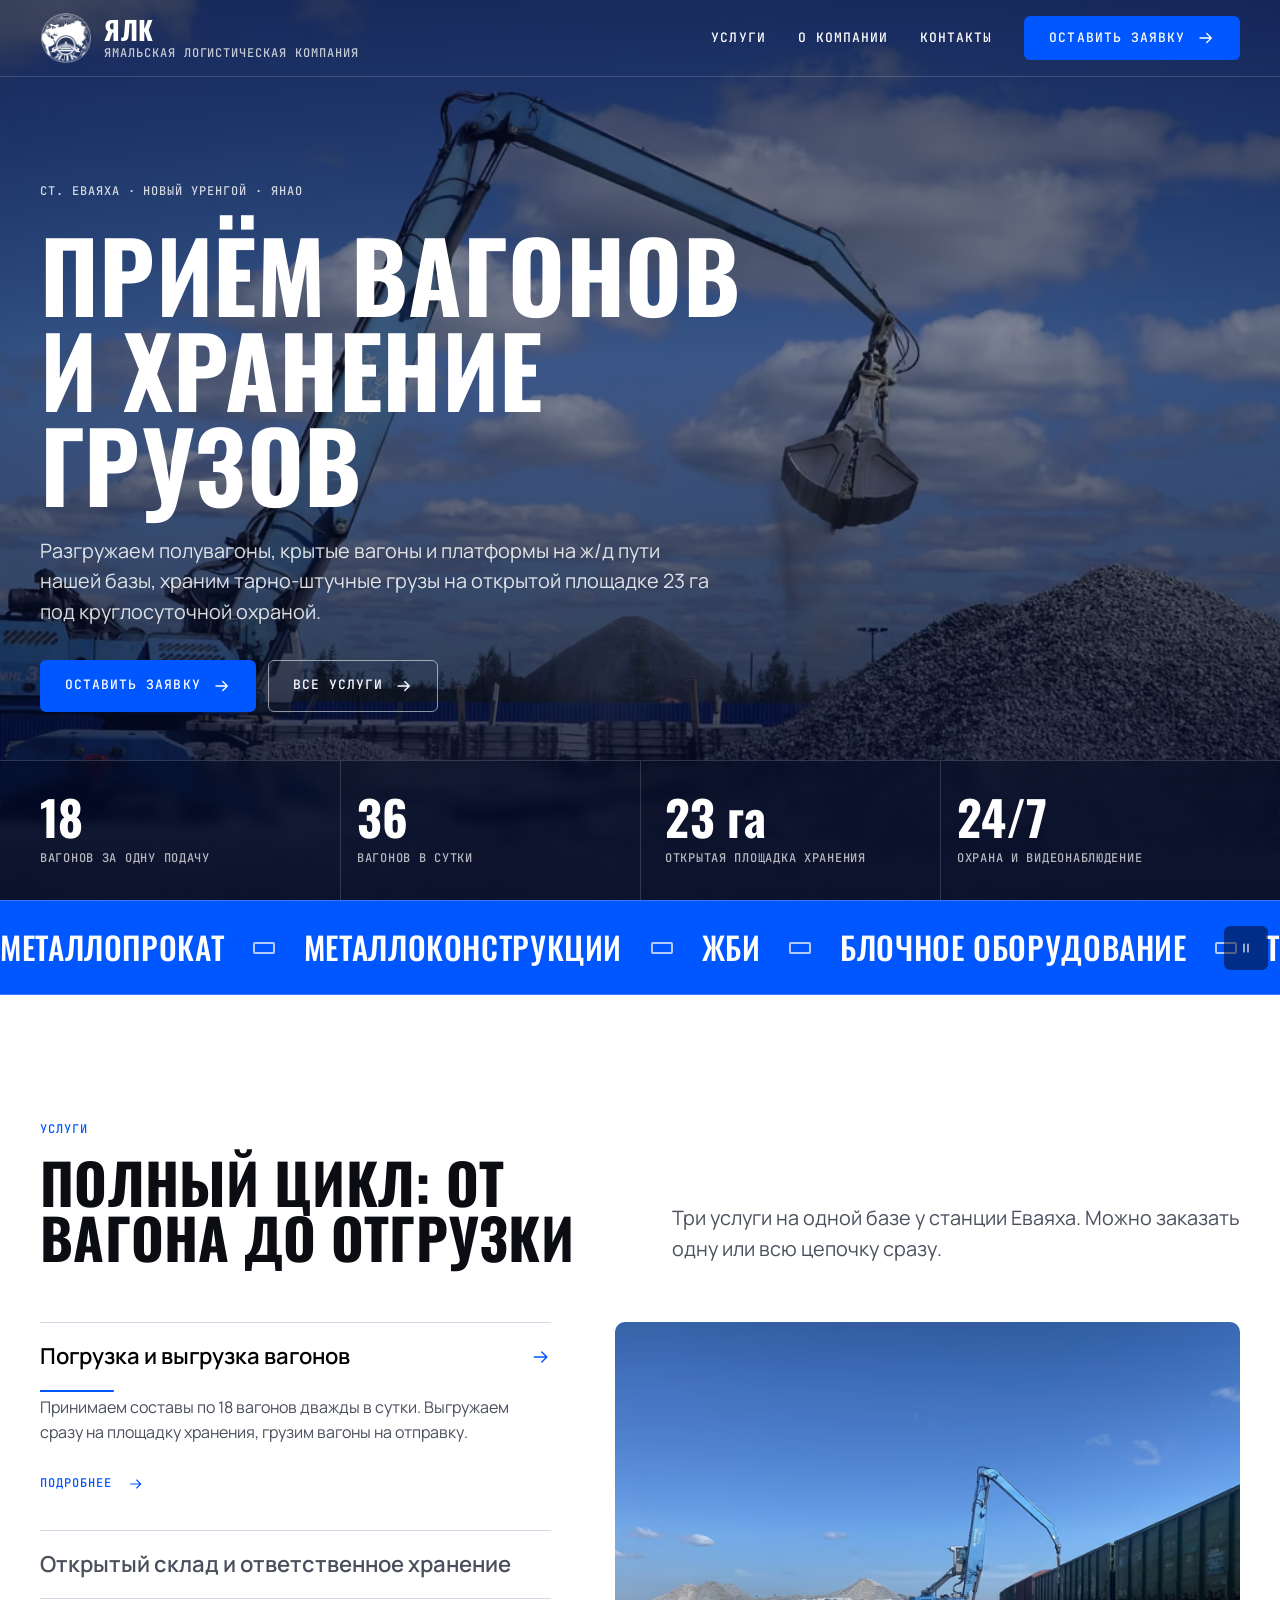
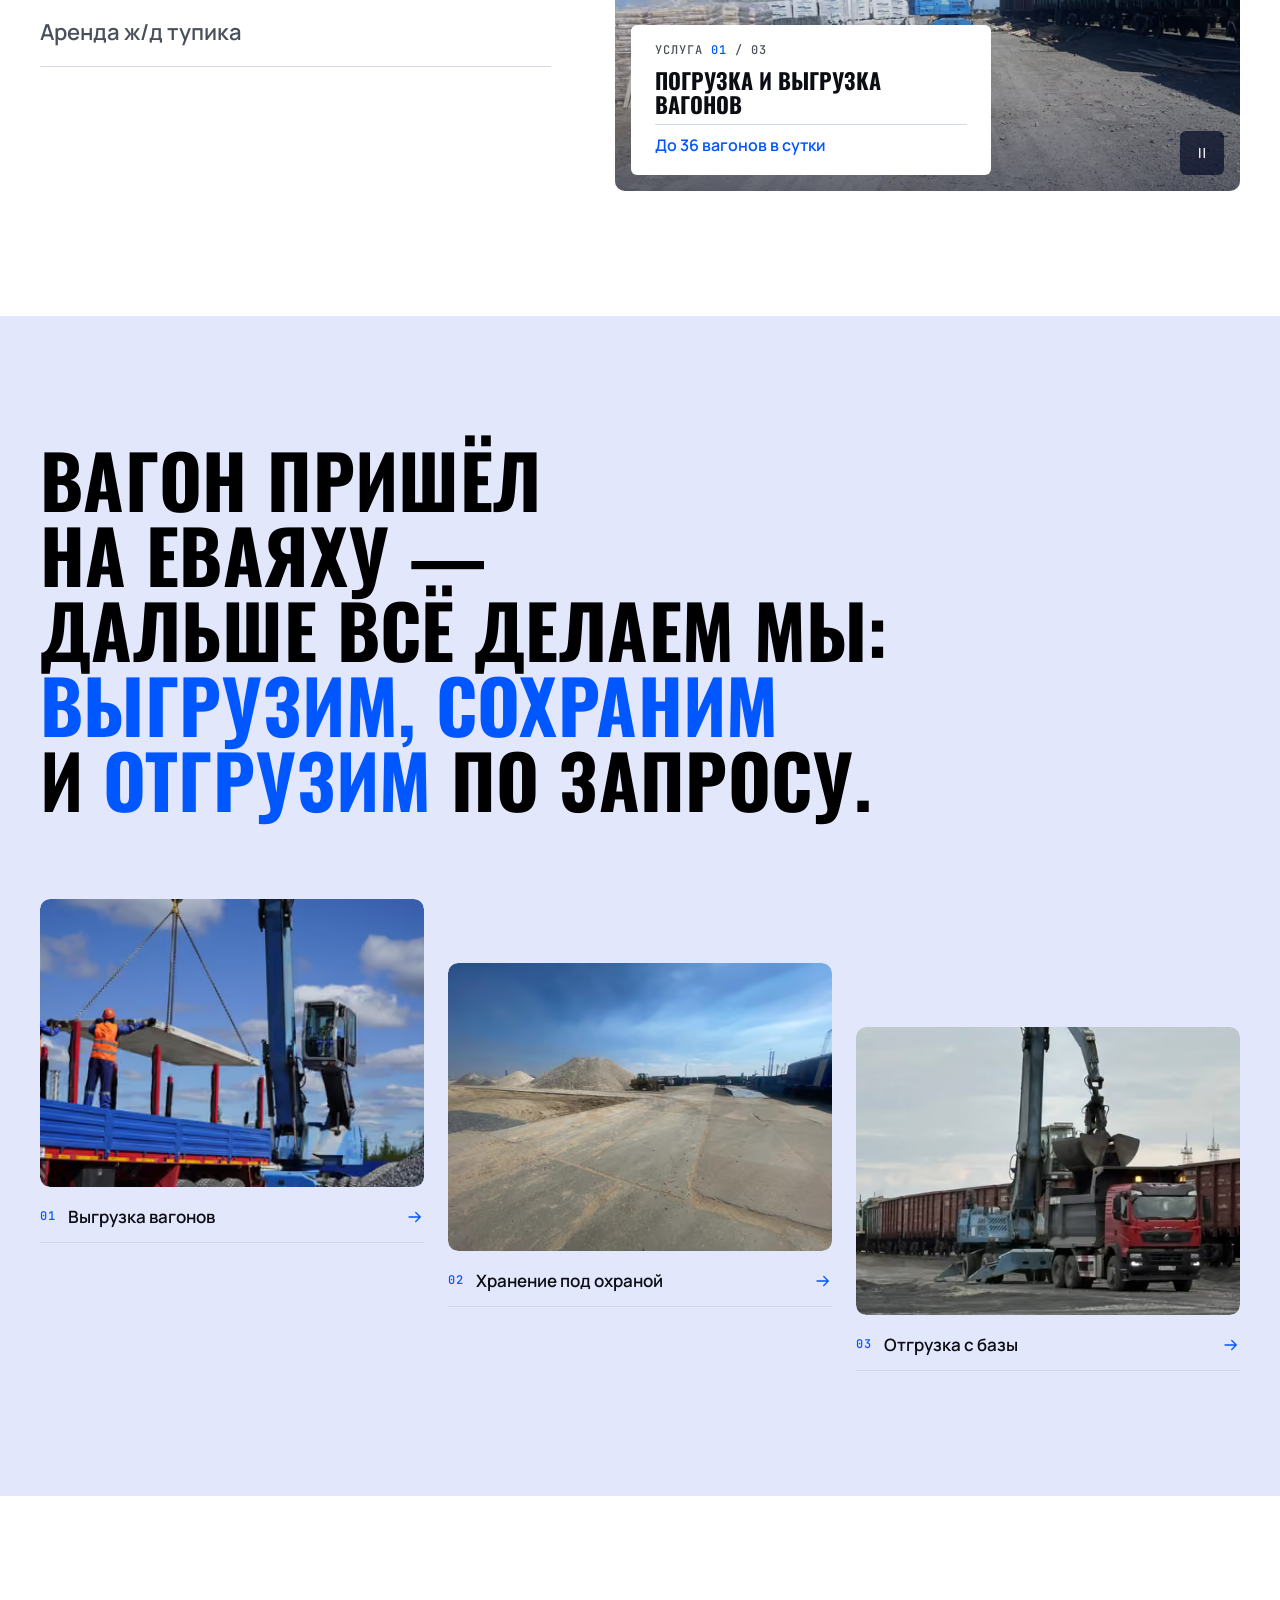
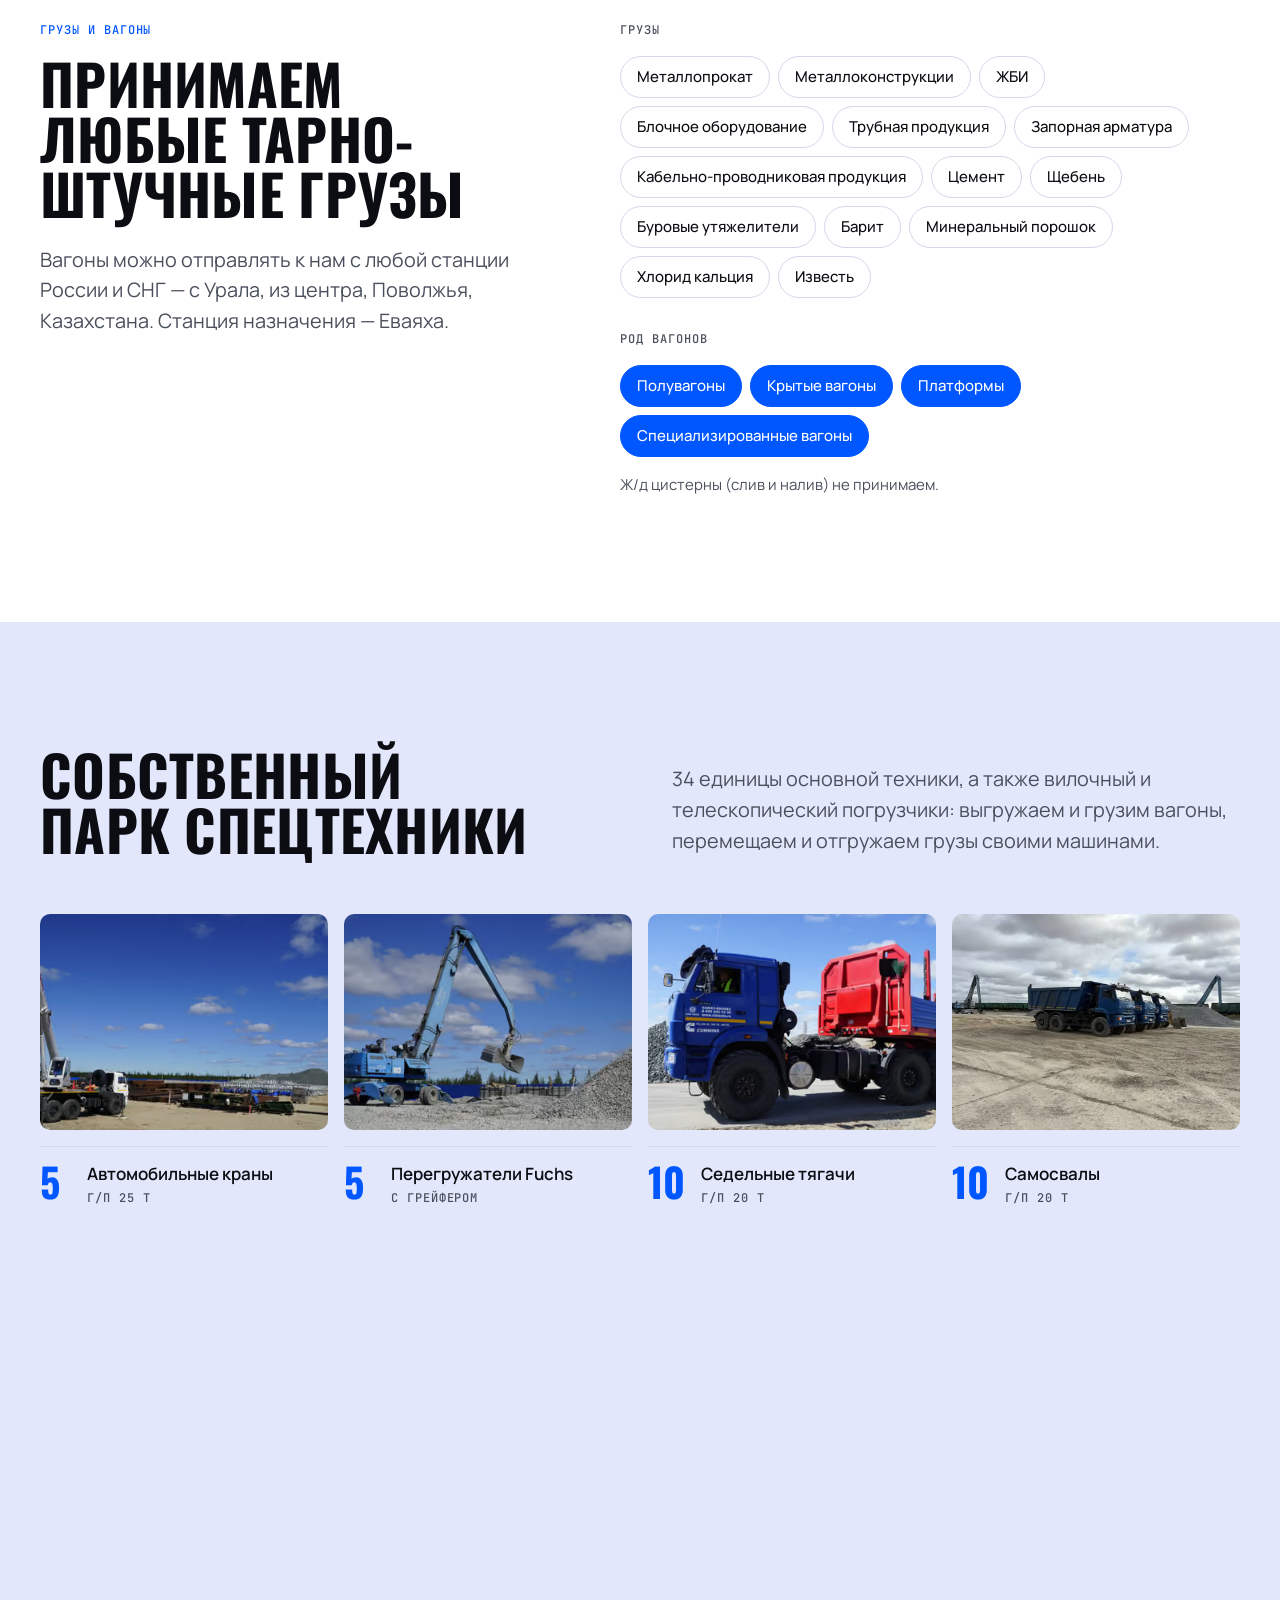
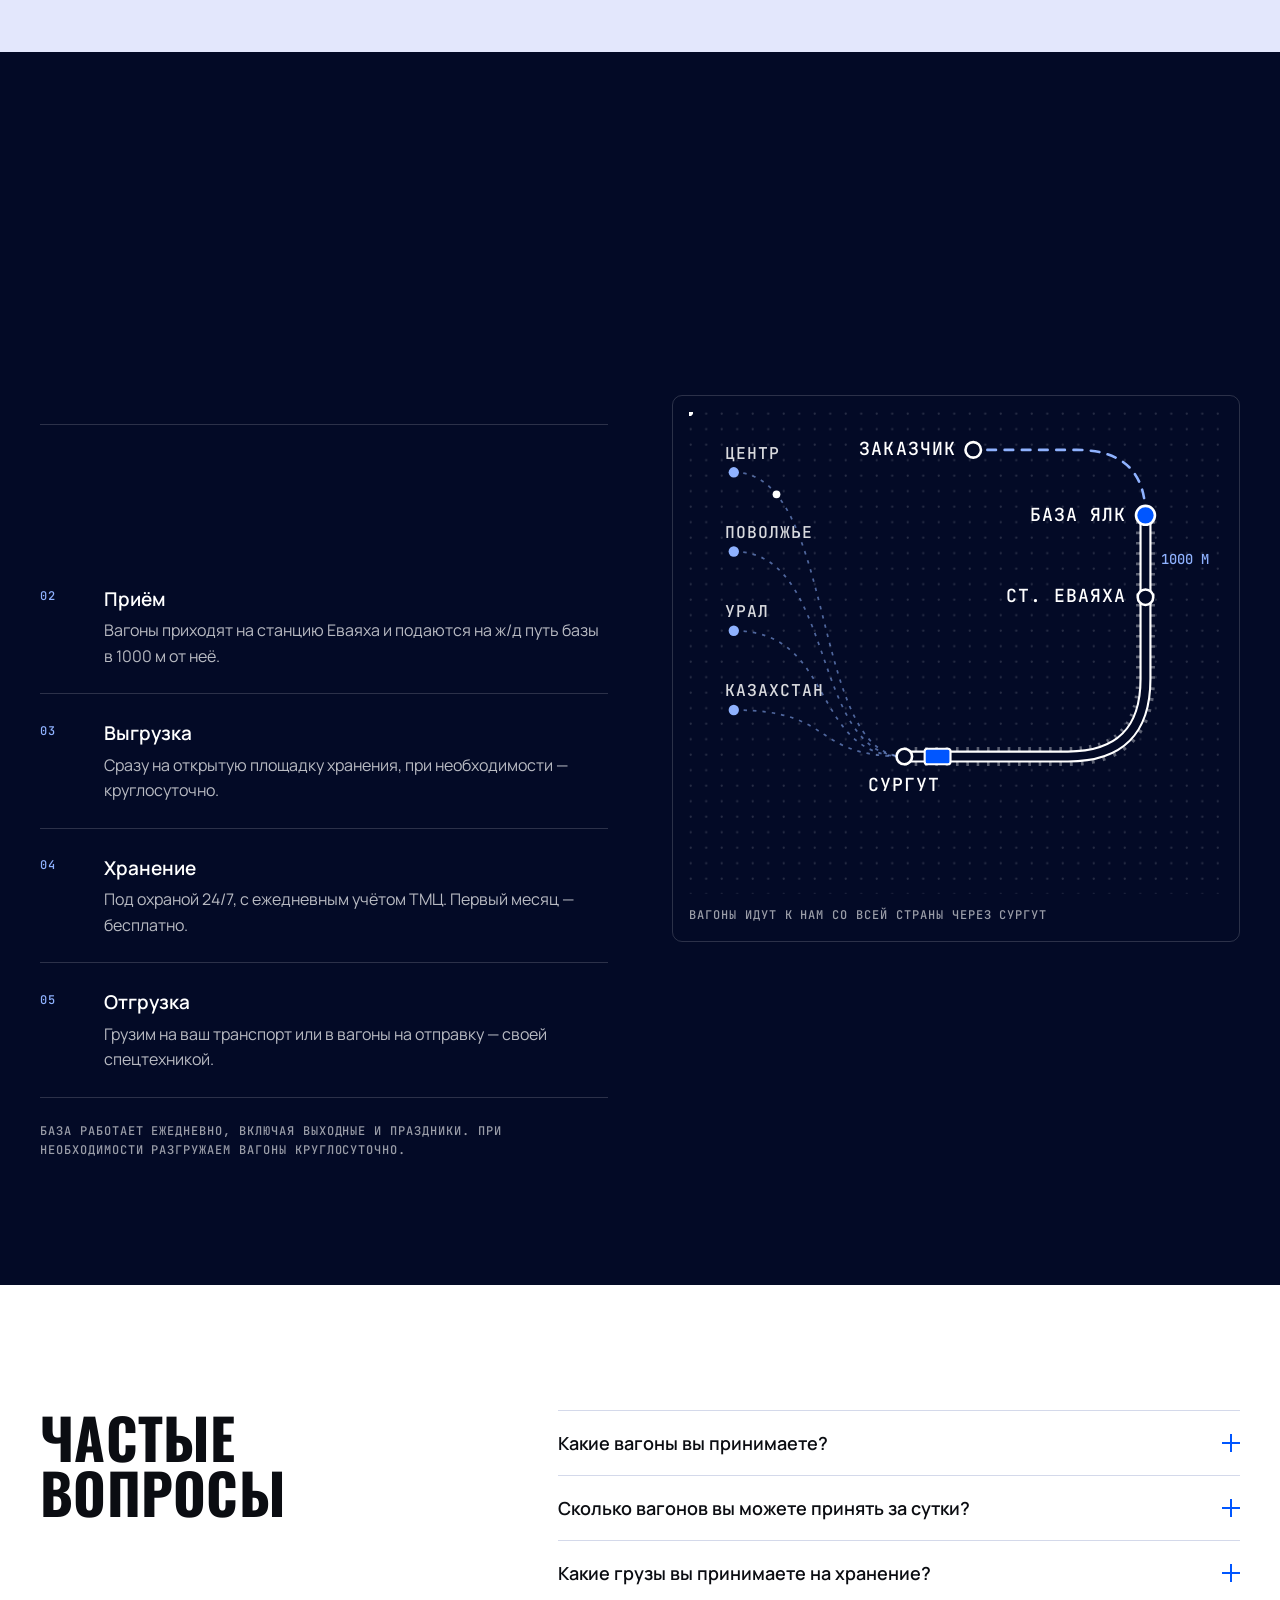
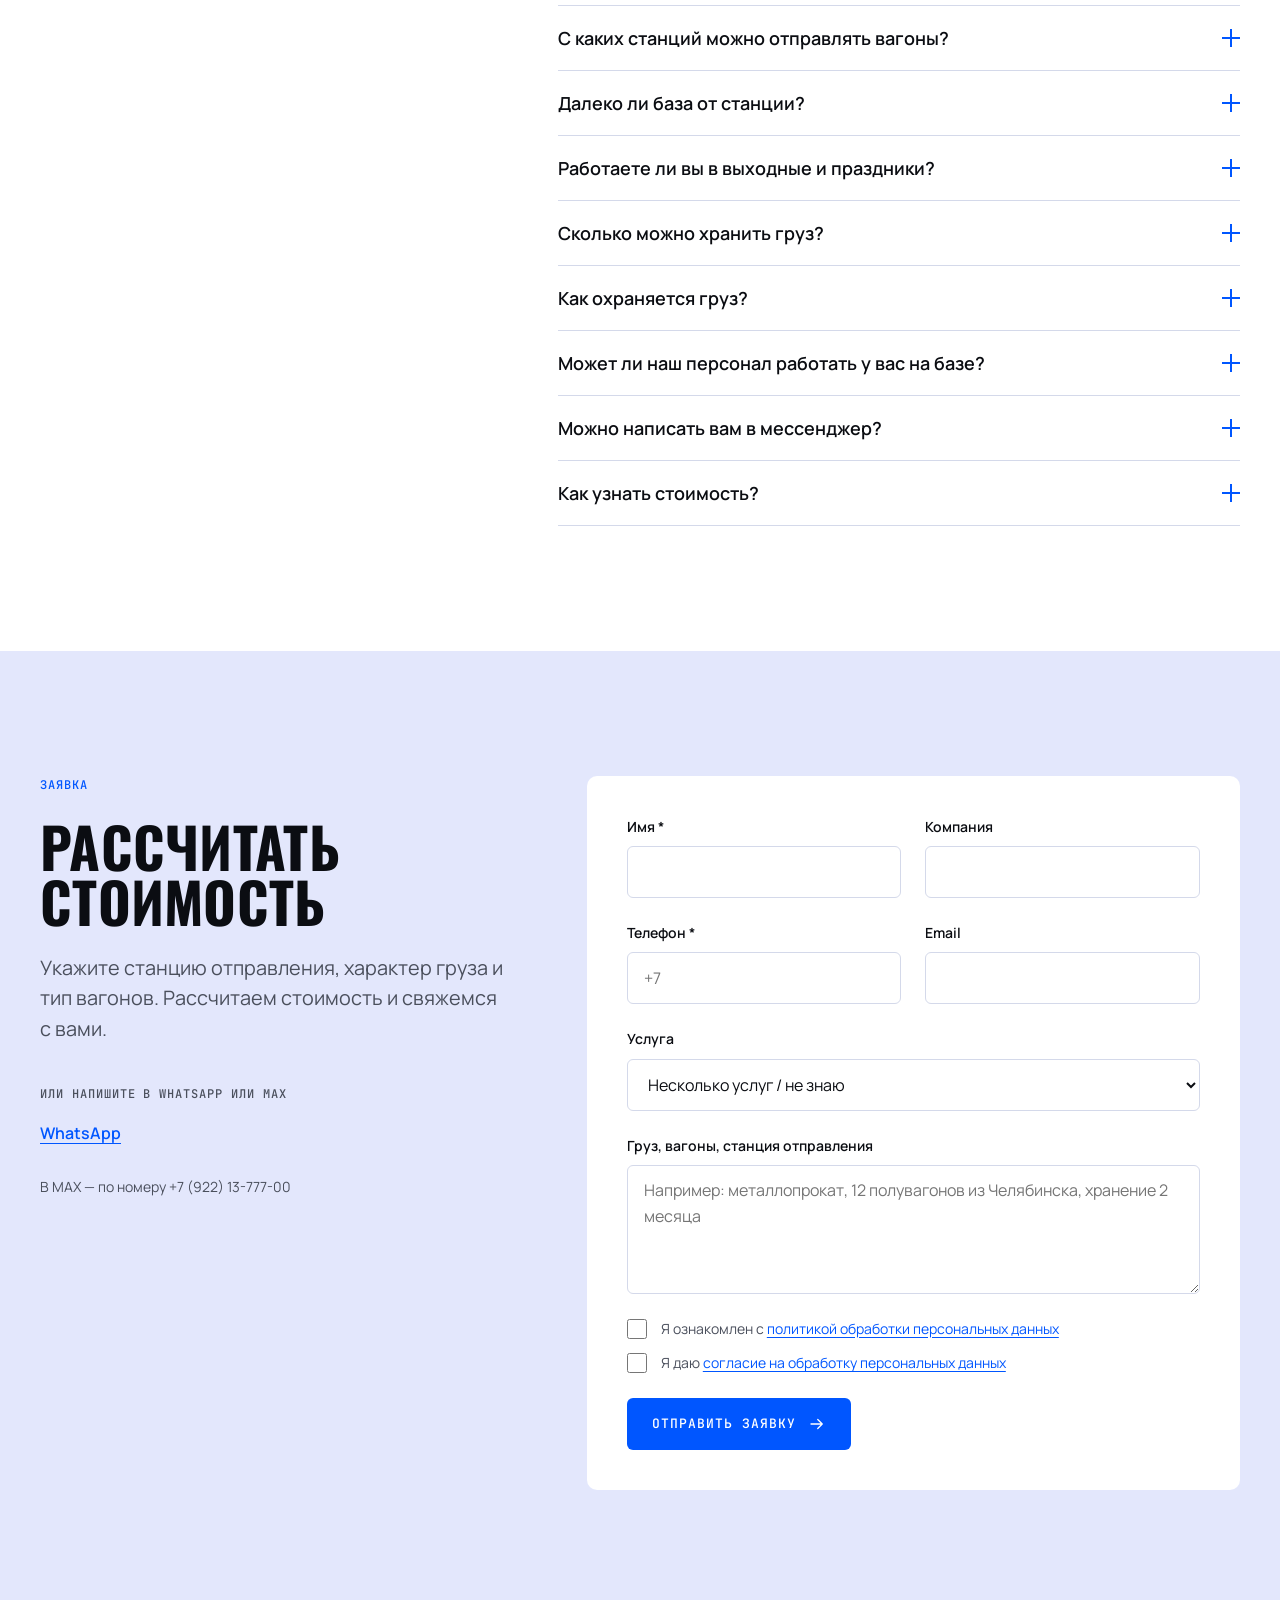
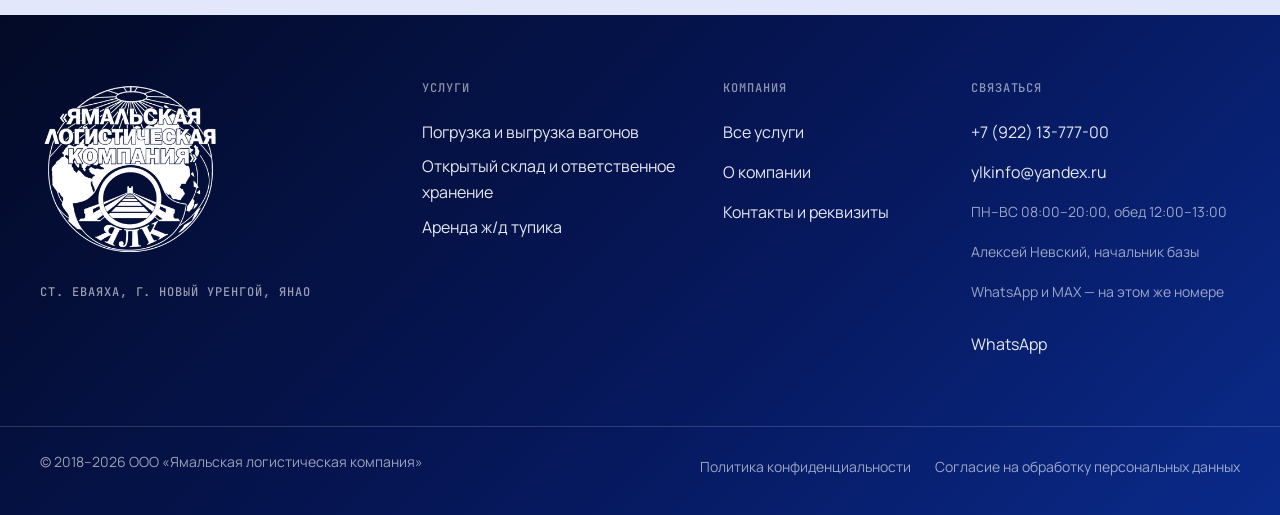
==== commit 2b9adfca: "Форма: станция отправления и тип вагонов; отклик на нажатие; карточки техники на телефоне Co-Authore" ====
--- a/index.html
+++ b/index.html
@@ -1,8 +1,8 @@
-<!DOCTYPE html><html lang="ru"><head><meta charset="utf-8"><meta name="robots" content="noindex, nofollow"><meta name="viewport" content="width=device-width, initial-scale=1, viewport-fit=cover"><title>Приём вагонов и хранение грузов в Новом Уренгое — ЯЛК</title><meta name="description" content="Погрузка и выгрузка ж/д вагонов на станции Еваяха, открытый склад 23 га, ответственное хранение, аренда ж/д тупика. ООО «Ямальская логистическая компания», Новый Уренгой."><meta name="theme-color" content="#030a26"><meta name="format-detection" content="telephone=no"><link rel="icon" href="./favicon.ico" sizes="48x48"><link rel="icon" href="./favicon-32.png" type="image/png" sizes="32x32"><link rel="apple-touch-icon" href="./apple-touch-icon.png"><link rel="manifest" href="./manifest.webmanifest"><meta property="og:type" content="website"><meta property="og:locale" content="ru_RU"><meta property="og:site_name" content="ЯЛК — Ямальская логистическая компания"><meta property="og:title" content="Приём вагонов и хранение грузов в Новом Уренгое — ЯЛК"><meta property="og:description" content="Погрузка и выгрузка ж/д вагонов на станции Еваяха, открытый склад 23 га, ответственное хранение, аренда ж/д тупика. ООО «Ямальская логистическая компания», Новый Уренгой."><meta property="og:url" content="https://ylk-novyi-urengoi.ru/"><meta property="og:image" content="https://ylk-novyi-urengoi.ru/og.jpg"><meta property="og:image:width" content="1200"><meta property="og:image:height" content="630"><meta name="twitter:card" content="summary_large_image"><script type="application/ld+json">{"@context":"https://schema.org","@type":"LocalBusiness","name":"ООО «Ямальская логистическая компания»","alternateName":"ЯЛК","url":"https://ylk-novyi-urengoi.ru/","logo":"https://ylk-novyi-urengoi.ru/icon-512.png","image":"https://ylk-novyi-urengoi.ru/og.jpg","description":"Погрузка и выгрузка ж/д вагонов, открытый склад и ответственное хранение грузов на станции Еваяха в Новом Уренгое.","areaServed":"Новый Уренгой, ЯНАО","foundingDate":"2018","taxID":"8904087948","identifier":"1188901005050","openingHours":"Mo-Su 08:00-20:00","address":{"@type":"PostalAddress","streetAddress":"Северная магистраль, 4/1","addressLocality":"Новый Уренгой","addressRegion":"ЯНАО","addressCountry":"RU"},"telephone":"+7 (922) 13-777-00","email":"ylkinfo@yandex.ru","makesOffer":[{"@type":"Offer","itemOffered":{"@type":"Service","name":"Погрузка и выгрузка вагонов"}},{"@type":"Offer","itemOffered":{"@type":"Service","name":"Открытый склад и ответственное хранение"}},{"@type":"Offer","itemOffered":{"@type":"Service","name":"Аренда ж/д тупика"}}]}</script><script>document.documentElement.classList.add('js');</script><link rel="stylesheet" href="./_astro/Base.C-Upp1hf.css"><style>.cargo__grid[data-astro-cid-ot654nju]{gap:var(--s-7);display:grid}@media (width>=900px){.cargo__grid[data-astro-cid-ot654nju]{gap:var(--s-8);grid-template-columns:minmax(0,1fr) minmax(0,1.2fr)}}.cargo__lead[data-astro-cid-ot654nju]{margin-top:var(--s-5)}.cargo__eyebrow[data-astro-cid-ot654nju]{margin-bottom:var(--s-4);color:var(--c-blue)}.cargo__lists[data-astro-cid-ot654nju]{gap:var(--s-6);display:grid}.cargo__label[data-astro-cid-ot654nju]{margin-bottom:var(--s-4);color:var(--c-muted)}.cargo__note[data-astro-cid-ot654nju]{margin-top:var(--s-4);color:var(--c-muted);font-size:.9375rem}.chips[data-astro-cid-ot654nju]{gap:var(--s-2);flex-wrap:wrap;display:flex}.chip[data-astro-cid-ot654nju]{padding:var(--s-2) var(--s-4);border:1px solid var(--c-line);background:var(--c-white);border-radius:999px;font-size:.9375rem;font-weight:500}.chip--solid[data-astro-cid-ot654nju]{background:var(--c-blue);border-color:var(--c-blue);color:var(--c-white)}
-</style><link rel="stylesheet" href="./_astro/index.Dh9Sugo1.css"><link rel="stylesheet" href="./_astro/Faq.D7yXaZTI.css"><style>.fleet__grid[data-astro-cid-rm4dyk5j]{gap:var(--s-6) var(--s-3);grid-template-columns:repeat(2,minmax(0,1fr));display:grid}.fleet__card[data-astro-cid-rm4dyk5j]{min-width:0}.fleet__name[data-astro-cid-rm4dyk5j]{overflow-wrap:anywhere}@media (width>=560px){.fleet__grid[data-astro-cid-rm4dyk5j]{gap:var(--s-5) var(--s-4)}}@media (width<=559px){.fleet__count[data-astro-cid-rm4dyk5j]{font-size:2rem}.fleet__body[data-astro-cid-rm4dyk5j]{gap:var(--s-2);flex-direction:column}.fleet__name[data-astro-cid-rm4dyk5j]{font-size:.9375rem}}@media (width>=1100px){.fleet__grid[data-astro-cid-rm4dyk5j]{grid-template-columns:repeat(4,minmax(0,1fr))}}.fleet__photo[data-astro-cid-rm4dyk5j]{aspect-ratio:4/3;border-radius:var(--radius-lg);background:var(--c-lavender);overflow:hidden}.fleet__photo[data-astro-cid-rm4dyk5j] img{object-fit:cover;width:100%;height:100%;transition:transform .9s var(--ease-out)}@media (hover:hover){.fleet__card[data-astro-cid-rm4dyk5j]:hover img{transform:scale(1.04)}}.fleet__body[data-astro-cid-rm4dyk5j]{align-items:flex-start;gap:var(--s-4);padding-top:var(--s-4);border-top:1px solid var(--c-line);margin-top:var(--s-4);display:flex}.fleet__count[data-astro-cid-rm4dyk5j]{font-family:var(--f-display);color:var(--c-blue);min-width:1.4ch;font-size:2.5rem;font-weight:700;line-height:.9}.fleet__name[data-astro-cid-rm4dyk5j]{font-size:1.0625rem;font-weight:600;line-height:1.3}.fleet__spec[data-astro-cid-rm4dyk5j]{margin-top:var(--s-1);color:var(--c-muted)}.fleet__extra[data-astro-cid-rm4dyk5j]{margin-top:var(--s-6)}.fleet__extra[data-astro-cid-rm4dyk5j] .fleet__body[data-astro-cid-rm4dyk5j]{margin-top:0}
+<!DOCTYPE html><html lang="ru"><head><meta charset="utf-8"><meta name="robots" content="noindex, nofollow"><meta name="viewport" content="width=device-width, initial-scale=1, viewport-fit=cover"><title>Приём вагонов и хранение грузов в Новом Уренгое — ЯЛК</title><meta name="description" content="Погрузка и выгрузка ж/д вагонов на станции Еваяха, открытый склад 23 га, ответственное хранение, аренда ж/д тупика. ООО «Ямальская логистическая компания», Новый Уренгой."><meta name="theme-color" content="#030a26"><meta name="format-detection" content="telephone=no"><link rel="icon" href="./favicon.ico" sizes="48x48"><link rel="icon" href="./favicon-32.png" type="image/png" sizes="32x32"><link rel="apple-touch-icon" href="./apple-touch-icon.png"><link rel="manifest" href="./manifest.webmanifest"><meta property="og:type" content="website"><meta property="og:locale" content="ru_RU"><meta property="og:site_name" content="ЯЛК — Ямальская логистическая компания"><meta property="og:title" content="Приём вагонов и хранение грузов в Новом Уренгое — ЯЛК"><meta property="og:description" content="Погрузка и выгрузка ж/д вагонов на станции Еваяха, открытый склад 23 га, ответственное хранение, аренда ж/д тупика. ООО «Ямальская логистическая компания», Новый Уренгой."><meta property="og:url" content="https://ylk-novyi-urengoi.ru/"><meta property="og:image" content="https://ylk-novyi-urengoi.ru/og.jpg"><meta property="og:image:width" content="1200"><meta property="og:image:height" content="630"><meta name="twitter:card" content="summary_large_image"><script type="application/ld+json">{"@context":"https://schema.org","@type":"LocalBusiness","name":"ООО «Ямальская логистическая компания»","alternateName":"ЯЛК","url":"https://ylk-novyi-urengoi.ru/","logo":"https://ylk-novyi-urengoi.ru/icon-512.png","image":"https://ylk-novyi-urengoi.ru/og.jpg","description":"Погрузка и выгрузка ж/д вагонов, открытый склад и ответственное хранение грузов на станции Еваяха в Новом Уренгое.","areaServed":"Новый Уренгой, ЯНАО","foundingDate":"2018","taxID":"8904087948","identifier":"1188901005050","openingHours":"Mo-Su 08:00-20:00","address":{"@type":"PostalAddress","streetAddress":"Северная магистраль, 4/1","addressLocality":"Новый Уренгой","addressRegion":"ЯНАО","addressCountry":"RU"},"telephone":"+7 (922) 13-777-00","email":"ylkinfo@yandex.ru","makesOffer":[{"@type":"Offer","itemOffered":{"@type":"Service","name":"Погрузка и выгрузка вагонов"}},{"@type":"Offer","itemOffered":{"@type":"Service","name":"Открытый склад и ответственное хранение"}},{"@type":"Offer","itemOffered":{"@type":"Service","name":"Аренда ж/д тупика"}}]}</script><script>document.documentElement.classList.add('js');</script><link rel="stylesheet" href="./_astro/Base.BO2jaUiS.css"><style>.cargo__grid[data-astro-cid-ot654nju]{gap:var(--s-7);display:grid}@media (width>=900px){.cargo__grid[data-astro-cid-ot654nju]{gap:var(--s-8);grid-template-columns:minmax(0,1fr) minmax(0,1.2fr)}}.cargo__lead[data-astro-cid-ot654nju]{margin-top:var(--s-5)}.cargo__eyebrow[data-astro-cid-ot654nju]{margin-bottom:var(--s-4);color:var(--c-blue)}.cargo__lists[data-astro-cid-ot654nju]{gap:var(--s-6);display:grid}.cargo__label[data-astro-cid-ot654nju]{margin-bottom:var(--s-4);color:var(--c-muted)}.cargo__note[data-astro-cid-ot654nju]{margin-top:var(--s-4);color:var(--c-muted);font-size:.9375rem}.chips[data-astro-cid-ot654nju]{gap:var(--s-2);flex-wrap:wrap;display:flex}.chip[data-astro-cid-ot654nju]{padding:var(--s-2) var(--s-4);border:1px solid var(--c-line);background:var(--c-white);border-radius:999px;font-size:.9375rem;font-weight:500}.chip--solid[data-astro-cid-ot654nju]{background:var(--c-blue);border-color:var(--c-blue);color:var(--c-white)}
+</style><link rel="stylesheet" href="./_astro/index.Dh9Sugo1.css"><link rel="stylesheet" href="./_astro/Faq.D7yXaZTI.css"><style>.fleet__grid[data-astro-cid-rm4dyk5j]{gap:var(--s-6) var(--s-3);grid-template-columns:repeat(2,minmax(0,1fr));display:grid}.fleet__card[data-astro-cid-rm4dyk5j]{min-width:0}.fleet__name[data-astro-cid-rm4dyk5j]{overflow-wrap:anywhere}@media (width>=560px){.fleet__grid[data-astro-cid-rm4dyk5j]{gap:var(--s-5) var(--s-4)}}@media (width<=559px){.fleet__count[data-astro-cid-rm4dyk5j]{font-size:2rem}.fleet__body[data-astro-cid-rm4dyk5j]{gap:var(--s-2);flex-direction:column}.fleet__name[data-astro-cid-rm4dyk5j]{font-size:.9375rem}.fleet__card--wide[data-astro-cid-rm4dyk5j]{grid-column:1/-1}.fleet__card--wide[data-astro-cid-rm4dyk5j] .fleet__photo[data-astro-cid-rm4dyk5j]{aspect-ratio:16/9}}@media (width>=1100px){.fleet__grid[data-astro-cid-rm4dyk5j]{grid-template-columns:repeat(4,minmax(0,1fr))}}.fleet__photo[data-astro-cid-rm4dyk5j]{aspect-ratio:4/3;border-radius:var(--radius-lg);background:var(--c-lavender);overflow:hidden}.fleet__photo[data-astro-cid-rm4dyk5j] img{object-fit:cover;width:100%;height:100%;transition:transform .9s var(--ease-out)}@media (hover:hover){.fleet__card[data-astro-cid-rm4dyk5j]:hover img{transform:scale(1.04)}}.fleet__body[data-astro-cid-rm4dyk5j]{align-items:flex-start;gap:var(--s-4);padding-top:var(--s-4);border-top:1px solid var(--c-line);margin-top:var(--s-4);display:flex}.fleet__count[data-astro-cid-rm4dyk5j]{font-family:var(--f-display);color:var(--c-blue);min-width:1.4ch;font-size:2.5rem;font-weight:700;line-height:.9}.fleet__name[data-astro-cid-rm4dyk5j]{font-size:1.0625rem;font-weight:600;line-height:1.3}.fleet__spec[data-astro-cid-rm4dyk5j]{margin-top:var(--s-1);color:var(--c-muted)}.fleet__extra[data-astro-cid-rm4dyk5j]{margin-top:var(--s-6)}.fleet__extra[data-astro-cid-rm4dyk5j] .fleet__body[data-astro-cid-rm4dyk5j]{margin-top:0}
 .lead-form__grid[data-astro-cid-sevzbneq]{gap:var(--s-7);display:grid}@media (width>=960px){.lead-form__grid[data-astro-cid-sevzbneq]{gap:var(--s-8);grid-template-columns:minmax(0,.85fr) minmax(0,1.15fr);align-items:start}}.lead-form__intro[data-astro-cid-sevzbneq]{gap:var(--s-5);display:grid}.lead-form__eyebrow[data-astro-cid-sevzbneq]{color:var(--c-blue)}.form__trap[data-astro-cid-sevzbneq]{width:1px;height:1px;position:absolute;left:-9999px;overflow:hidden}.lead-form__alt[data-astro-cid-sevzbneq]{gap:var(--s-2);margin-top:var(--s-4);color:var(--c-muted);display:grid}.lead-form__max[data-astro-cid-sevzbneq]{margin-top:var(--s-3);font-size:var(--t-small);color:var(--c-muted)}.lead-form__alt[data-astro-cid-sevzbneq] ul[data-astro-cid-sevzbneq]{gap:var(--s-5);display:flex}.lead-form__alt[data-astro-cid-sevzbneq] a[data-astro-cid-sevzbneq]{min-height:44px;color:var(--c-blue);text-underline-offset:4px;align-items:center;font-weight:600;text-decoration:underline;display:inline-flex}.form[data-astro-cid-sevzbneq]{gap:var(--s-5);background:var(--c-white);border-radius:var(--radius-lg);padding:clamp(1.25rem,1rem + 2vw,2.5rem);display:grid}.form__row[data-astro-cid-sevzbneq]{gap:var(--s-5);display:grid}@media (width>=640px){.form__row[data-astro-cid-sevzbneq]{grid-template-columns:1fr 1fr}}.field[data-astro-cid-sevzbneq]{gap:var(--s-2);display:grid}.field[data-astro-cid-sevzbneq] label[data-astro-cid-sevzbneq]{font-size:var(--t-small);font-weight:600}.field[data-astro-cid-sevzbneq] input[data-astro-cid-sevzbneq],.field[data-astro-cid-sevzbneq] select[data-astro-cid-sevzbneq],.field[data-astro-cid-sevzbneq] textarea[data-astro-cid-sevzbneq]{width:100%;min-height:52px;padding:var(--s-3) var(--s-4);border:1.5px solid var(--c-line);border-radius:var(--radius);background:var(--c-white);transition:border-color var(--d-fast) var(--ease);font-size:1rem}.field[data-astro-cid-sevzbneq] textarea[data-astro-cid-sevzbneq]{resize:vertical;min-height:120px}.field[data-astro-cid-sevzbneq] input[data-astro-cid-sevzbneq]:focus-visible,.field[data-astro-cid-sevzbneq] select[data-astro-cid-sevzbneq]:focus-visible,.field[data-astro-cid-sevzbneq] textarea[data-astro-cid-sevzbneq]:focus-visible{border-color:var(--c-blue);outline:none;box-shadow:0 0 0 3px #0056ff2e}.field[data-astro-cid-sevzbneq] [data-astro-cid-sevzbneq][aria-invalid=true]{border-color:var(--c-danger)}.field__err[data-astro-cid-sevzbneq]{font-size:var(--t-small);color:var(--c-danger)}.form__checks[data-astro-cid-sevzbneq]{gap:var(--s-3);display:grid}.check[data-astro-cid-sevzbneq]{gap:var(--s-3);font-size:var(--t-small);color:var(--c-muted);cursor:pointer;grid-template-columns:22px 1fr;align-items:start;display:grid}.check[data-astro-cid-sevzbneq] input[data-astro-cid-sevzbneq]{width:20px;height:20px;accent-color:var(--c-blue);margin:1px 0 0}.check[data-astro-cid-sevzbneq] a[data-astro-cid-sevzbneq]{color:var(--c-blue);text-underline-offset:3px;text-decoration:underline}.form__submit[data-astro-cid-sevzbneq]{align-items:center;gap:var(--s-4);flex-wrap:wrap;display:flex}.form__status[data-astro-cid-sevzbneq]{font-size:var(--t-small);color:var(--c-muted)}.form__status[data-astro-cid-sevzbneq][data-state=ok]{color:var(--c-success)}.form__status[data-astro-cid-sevzbneq][data-state=error]{color:var(--c-danger)}
 .ticker[data-astro-cid-u6vsyxkm]{background:var(--c-blue);color:var(--c-white);border-block:1px solid #fff3;align-items:center;display:flex;position:relative;overflow:hidden}.ticker__track[data-astro-cid-u6vsyxkm]{width:max-content;animation:60s linear infinite ticker;display:flex}.ticker__list[data-astro-cid-u6vsyxkm]{margin:0;padding:0;list-style:none;display:flex}.ticker__item[data-astro-cid-u6vsyxkm]{white-space:nowrap;font-family:var(--f-display);letter-spacing:.02em;text-transform:uppercase;align-items:center;padding-block:clamp(.9rem,.7rem + .8vw,1.4rem);font-size:clamp(1.25rem,1rem + 1.2vw,2rem);font-weight:500;display:flex}.ticker__sep[data-astro-cid-u6vsyxkm]{border:2px solid #ffffffb3;border-radius:2px;width:22px;height:12px;margin-inline:clamp(1.25rem,1rem + 1vw,2rem)}.ticker[data-astro-cid-u6vsyxkm][data-paused] .ticker__track[data-astro-cid-u6vsyxkm],.ticker[data-astro-cid-u6vsyxkm][data-offscreen] .ticker__track[data-astro-cid-u6vsyxkm]{animation-play-state:paused}.ticker__toggle[data-astro-cid-u6vsyxkm]{right:var(--s-3);border-radius:var(--radius);width:44px;height:44px;color:var(--c-white);cursor:pointer;background:#030a268c;border:0;place-items:center;display:grid;position:absolute}@media (hover:hover) and (pointer:fine){.ticker[data-astro-cid-u6vsyxkm]:hover .ticker__track[data-astro-cid-u6vsyxkm]{animation-play-state:paused}}@keyframes ticker{to{transform:translate(-50%)}}@media (prefers-reduced-motion:reduce){.ticker__track[data-astro-cid-u6vsyxkm]{animation:none}.ticker__toggle[data-astro-cid-u6vsyxkm]{display:none}}
-</style></head><body><a class="skip-link" href="#main">Перейти к содержанию</a><header class="header" data-overlay data-header data-astro-cid-nen7h5rs><div class="container header__bar" data-astro-cid-nen7h5rs><a class="brand" href="./" aria-label="ООО «Ямальская логистическая компания» — на главную" data-astro-cid-nen7h5rs><span class="brand__mark" data-astro-cid-nen7h5rs><img src="./_astro/yalc-header-white-2000.Bx3GIMK3_1RJU2K.webp" alt loading="eager" data-astro-cid-nen7h5rs="true" decoding="async" width="112" height="112" class="brand__logo brand__logo--white"><img src="./_astro/yalc-header-blue-2000.CWZy5vtB_1dJcQ1.webp" alt loading="eager" data-astro-cid-nen7h5rs="true" decoding="async" width="112" height="112" class="brand__logo brand__logo--blue"></span><span class="brand__text" data-astro-cid-nen7h5rs><span class="brand__name" data-astro-cid-nen7h5rs>ЯЛК</span><span class="brand__sub" data-astro-cid-nen7h5rs>Ямальская логистическая компания</span></span></a><nav class="nav" aria-label="Основное меню" data-astro-cid-nen7h5rs><ul role="list" class="nav__list" data-astro-cid-nen7h5rs><li data-astro-cid-nen7h5rs><a href="./uslugi/" class="nav__link" data-astro-cid-nen7h5rs>Услуги</a></li><li data-astro-cid-nen7h5rs><a href="./o-kompanii/" class="nav__link" data-astro-cid-nen7h5rs>О компании</a></li><li data-astro-cid-nen7h5rs><a href="./kontakty/" class="nav__link" data-astro-cid-nen7h5rs>Контакты</a></li></ul><a href="#zayavka" data-astro-cid-nen7h5rs="true" data-astro-cid-ekguhzzh="true" class="btn btn--primary nav__cta"><span data-astro-cid-ekguhzzh>Оставить заявку</span><svg class="btn__arrow" width="18" height="18" viewBox="0 0 24 24" fill="none" stroke="currentColor" stroke-width="1.75" stroke-linecap="round" stroke-linejoin="round" aria-hidden="true" focusable="false"><path d="M4 12h15M13 6l6 6-6 6"/></svg></a></nav><button class="burger swap" type="button" aria-expanded="false" aria-controls="mobile-menu" data-burger data-astro-cid-nen7h5rs><span class="sr-only" data-astro-cid-nen7h5rs>Открыть меню</span><svg class="swap__off" width="26" height="26" viewBox="0 0 24 24" fill="none" stroke="currentColor" stroke-width="1.75" stroke-linecap="round" stroke-linejoin="round" aria-hidden="true" focusable="false"><path d="M3 7h18M3 12h18M3 17h18"/></svg><svg class="swap__on" width="26" height="26" viewBox="0 0 24 24" fill="none" stroke="currentColor" stroke-width="1.75" stroke-linecap="round" stroke-linejoin="round" aria-hidden="true" focusable="false"><path d="M6 6l12 12M18 6L6 18"/></svg></button></div><div class="mobile" id="mobile-menu" hidden data-mobile data-astro-cid-nen7h5rs><div class="container mobile__inner" data-astro-cid-nen7h5rs><p class="mono mobile__label" data-astro-cid-nen7h5rs>Услуги</p><ul role="list" class="mobile__services" data-astro-cid-nen7h5rs><li data-astro-cid-nen7h5rs><a href="./uslugi/priem-i-razgruzka-vagonov/" data-astro-cid-nen7h5rs>Погрузка и выгрузка вагонов</a></li><li data-astro-cid-nen7h5rs><a href="./uslugi/obrabotka-i-hranenie-gruzov/" data-astro-cid-nen7h5rs>Открытый склад и ответственное хранение</a></li><li data-astro-cid-nen7h5rs><a href="./uslugi/arenda-zhd-tupika/" data-astro-cid-nen7h5rs>Аренда ж/д тупика</a></li></ul><ul role="list" class="mobile__nav" data-astro-cid-nen7h5rs><li data-astro-cid-nen7h5rs><a href="./uslugi/" data-astro-cid-nen7h5rs>Услуги</a></li><li data-astro-cid-nen7h5rs><a href="./o-kompanii/" data-astro-cid-nen7h5rs>О компании</a></li><li data-astro-cid-nen7h5rs><a href="./kontakty/" data-astro-cid-nen7h5rs>Контакты</a></li></ul><a href="#zayavka" data-close-menu="true" data-astro-cid-nen7h5rs="true" data-astro-cid-ekguhzzh="true" class="btn btn--primary mobile__cta"><span data-astro-cid-ekguhzzh>Оставить заявку</span><svg class="btn__arrow" width="18" height="18" viewBox="0 0 24 24" fill="none" stroke="currentColor" stroke-width="1.75" stroke-linecap="round" stroke-linejoin="round" aria-hidden="true" focusable="false"><path d="M4 12h15M13 6l6 6-6 6"/></svg></a></div></div></header><script type="module">var e=document.querySelector(`[data-header]`),t=e.querySelector(`[data-burger]`),n=e.querySelector(`[data-mobile]`),r=()=>e.classList.toggle(`is-scrolled`,window.scrollY>24);r(),window.addEventListener(`scroll`,r,{passive:!0});var i=r=>{t.setAttribute(`aria-expanded`,String(r)),t.toggleAttribute(`data-on`,r),t.querySelector(`.sr-only`).textContent=r?`Закрыть меню`:`Открыть меню`,n.hidden=!r,e.classList.toggle(`is-open`,r),document.documentElement.style.overflow=r?`hidden`:``,document.querySelectorAll(`main, footer, .skip-link`).forEach(e=>e.inert=r)};t.addEventListener(`click`,()=>i(t.getAttribute(`aria-expanded`)!==`true`)),n.addEventListener(`click`,e=>{e.target.closest(`a`)&&i(!1)}),document.addEventListener(`keydown`,n=>{n.key===`Escape`&&e.classList.contains(`is-open`)&&(i(!1),t.focus())}),window.matchMedia(`(min-width: 960px)`).addEventListener(`change`,e=>e.matches&&i(!1));</script><main id="main"><section class="hero on-dark" aria-labelledby="hero-title" data-astro-cid-i3irphx7><picture data-astro-cid-i3irphx7="true"><source srcset="./_astro/fuchs-shcheben.CdVGl3xq_Z2nvTcO.avif 768w, ./_astro/fuchs-shcheben.CdVGl3xq_ZNecKg.avif 1280w, ./_astro/fuchs-shcheben.CdVGl3xq_15rLvr.avif 1920w, ./_astro/fuchs-shcheben.CdVGl3xq_K1jR4.avif 2800w" type="image/avif" sizes="100vw"><source srcset="./_astro/fuchs-shcheben.CdVGl3xq_twFUr.webp 768w, ./_astro/fuchs-shcheben.CdVGl3xq_1HcGvY.webp 1280w, ./_astro/fuchs-shcheben.CdVGl3xq_Z2i3qNS.webp 1920w, ./_astro/fuchs-shcheben.CdVGl3xq_2rHflF.webp 2800w" type="image/webp" sizes="100vw"><img src="./_astro/fuchs-shcheben.CdVGl3xq_Z2gWzsf.jpg" srcset="./_astro/fuchs-shcheben.CdVGl3xq_Z1wJxpi.jpg 768w, ./_astro/fuchs-shcheben.CdVGl3xq_4P8Nk.jpg 1280w, ./_astro/fuchs-shcheben.CdVGl3xq_Z1Vw7NR.jpg 1920w, ./_astro/fuchs-shcheben.CdVGl3xq_Z2gWzsf.jpg 2800w" alt="Перегружатель Fuchs высыпает щебень из грейфера" sizes="100vw" loading="eager" fetchpriority="high" data-astro-cid-i3irphx7="true" decoding="async" width="2800" height="1575" class="hero__bg"></picture><div class="hero__scrim" aria-hidden="true" data-astro-cid-i3irphx7></div><div class="container hero__content" data-astro-cid-i3irphx7><p class="mono hero__eyebrow" style="--i:0" data-astro-cid-i3irphx7>Ст. Еваяха · Новый Уренгой · ЯНАО</p><h1 id="hero-title" class="display hero__title" style="--i:1" data-astro-cid-i3irphx7>Приём вагонов<br data-astro-cid-i3irphx7> и&nbsp;хранение грузов</h1><p class="lead hero__lead" style="--i:2" data-astro-cid-i3irphx7>Разгружаем полувагоны, крытые вагоны и&nbsp;платформы на&nbsp;ж/д пути нашей базы, храним тарно-штучные грузы на&nbsp;открытой площадке 23&nbsp;га под круглосуточной охраной.</p><div class="hero__actions" style="--i:3" data-astro-cid-i3irphx7><a href="#zayavka" data-astro-cid-i3irphx7="true" data-astro-cid-ekguhzzh="true" class="btn btn--primary"><span data-astro-cid-ekguhzzh>Оставить заявку</span><svg class="btn__arrow" width="18" height="18" viewBox="0 0 24 24" fill="none" stroke="currentColor" stroke-width="1.75" stroke-linecap="round" stroke-linejoin="round" aria-hidden="true" focusable="false"><path d="M4 12h15M13 6l6 6-6 6"/></svg></a><a href="./uslugi/" data-astro-cid-i3irphx7="true" data-astro-cid-ekguhzzh="true" class="btn btn--ghost-light"><span data-astro-cid-ekguhzzh>Все услуги</span><svg class="btn__arrow" width="18" height="18" viewBox="0 0 24 24" fill="none" stroke="currentColor" stroke-width="1.75" stroke-linecap="round" stroke-linejoin="round" aria-hidden="true" focusable="false"><path d="M4 12h15M13 6l6 6-6 6"/></svg></a></div></div><div class="hero__stats" data-astro-cid-i3irphx7><dl class="container stats" style="--i:4" data-astro-cid-i3irphx7><div class="stats__item" data-astro-cid-i3irphx7><dt class="mono stats__label" data-astro-cid-i3irphx7>вагонов за одну подачу</dt><dd class="stats__value" data-astro-cid-i3irphx7>18</dd></div><div class="stats__item" data-astro-cid-i3irphx7><dt class="mono stats__label" data-astro-cid-i3irphx7>вагонов в сутки</dt><dd class="stats__value" data-astro-cid-i3irphx7>36</dd></div><div class="stats__item" data-astro-cid-i3irphx7><dt class="mono stats__label" data-astro-cid-i3irphx7>открытая площадка хранения</dt><dd class="stats__value" data-astro-cid-i3irphx7>23 га</dd></div><div class="stats__item" data-astro-cid-i3irphx7><dt class="mono stats__label" data-astro-cid-i3irphx7>охрана и видеонаблюдение</dt><dd class="stats__value" data-astro-cid-i3irphx7>24/7</dd></div></dl></div></section><section class="ticker" aria-label="Какие грузы и вагоны принимаем" data-ticker data-astro-cid-u6vsyxkm><p class="sr-only" data-astro-cid-u6vsyxkm>Принимаем: Металлопрокат, Металлоконструкции, ЖБИ, Блочное оборудование, Трубная продукция, Запорная арматура, Кабельно-проводниковая продукция, Цемент, Щебень, Буровые утяжелители, Барит, Минеральный порошок, Хлорид кальция, Известь, Полувагоны, Крытые вагоны, Платформы, Специализированные вагоны.</p><div class="ticker__track" aria-hidden="true" data-astro-cid-u6vsyxkm><ul class="ticker__list" data-astro-cid-u6vsyxkm><li class="ticker__item" data-astro-cid-u6vsyxkm><span data-astro-cid-u6vsyxkm>Металлопрокат</span><span class="ticker__sep" data-astro-cid-u6vsyxkm></span></li><li class="ticker__item" data-astro-cid-u6vsyxkm><span data-astro-cid-u6vsyxkm>Металлоконструкции</span><span class="ticker__sep" data-astro-cid-u6vsyxkm></span></li><li class="ticker__item" data-astro-cid-u6vsyxkm><span data-astro-cid-u6vsyxkm>ЖБИ</span><span class="ticker__sep" data-astro-cid-u6vsyxkm></span></li><li class="ticker__item" data-astro-cid-u6vsyxkm><span data-astro-cid-u6vsyxkm>Блочное оборудование</span><span class="ticker__sep" data-astro-cid-u6vsyxkm></span></li><li class="ticker__item" data-astro-cid-u6vsyxkm><span data-astro-cid-u6vsyxkm>Трубная продукция</span><span class="ticker__sep" data-astro-cid-u6vsyxkm></span></li><li class="ticker__item" data-astro-cid-u6vsyxkm><span data-astro-cid-u6vsyxkm>Запорная арматура</span><span class="ticker__sep" data-astro-cid-u6vsyxkm></span></li><li class="ticker__item" data-astro-cid-u6vsyxkm><span data-astro-cid-u6vsyxkm>Кабельно-проводниковая продукция</span><span class="ticker__sep" data-astro-cid-u6vsyxkm></span></li><li class="ticker__item" data-astro-cid-u6vsyxkm><span data-astro-cid-u6vsyxkm>Цемент</span><span class="ticker__sep" data-astro-cid-u6vsyxkm></span></li><li class="ticker__item" data-astro-cid-u6vsyxkm><span data-astro-cid-u6vsyxkm>Щебень</span><span class="ticker__sep" data-astro-cid-u6vsyxkm></span></li><li class="ticker__item" data-astro-cid-u6vsyxkm><span data-astro-cid-u6vsyxkm>Буровые утяжелители</span><span class="ticker__sep" data-astro-cid-u6vsyxkm></span></li><li class="ticker__item" data-astro-cid-u6vsyxkm><span data-astro-cid-u6vsyxkm>Барит</span><span class="ticker__sep" data-astro-cid-u6vsyxkm></span></li><li class="ticker__item" data-astro-cid-u6vsyxkm><span data-astro-cid-u6vsyxkm>Минеральный порошок</span><span class="ticker__sep" data-astro-cid-u6vsyxkm></span></li><li class="ticker__item" data-astro-cid-u6vsyxkm><span data-astro-cid-u6vsyxkm>Хлорид кальция</span><span class="ticker__sep" data-astro-cid-u6vsyxkm></span></li><li class="ticker__item" data-astro-cid-u6vsyxkm><span data-astro-cid-u6vsyxkm>Известь</span><span class="ticker__sep" data-astro-cid-u6vsyxkm></span></li><li class="ticker__item" data-astro-cid-u6vsyxkm><span data-astro-cid-u6vsyxkm>Полувагоны</span><span class="ticker__sep" data-astro-cid-u6vsyxkm></span></li><li class="ticker__item" data-astro-cid-u6vsyxkm><span data-astro-cid-u6vsyxkm>Крытые вагоны</span><span class="ticker__sep" data-astro-cid-u6vsyxkm></span></li><li class="ticker__item" data-astro-cid-u6vsyxkm><span data-astro-cid-u6vsyxkm>Платформы</span><span class="ticker__sep" data-astro-cid-u6vsyxkm></span></li><li class="ticker__item" data-astro-cid-u6vsyxkm><span data-astro-cid-u6vsyxkm>Специализированные вагоны</span><span class="ticker__sep" data-astro-cid-u6vsyxkm></span></li></ul><ul class="ticker__list" data-astro-cid-u6vsyxkm><li class="ticker__item" data-astro-cid-u6vsyxkm><span data-astro-cid-u6vsyxkm>Металлопрокат</span><span class="ticker__sep" data-astro-cid-u6vsyxkm></span></li><li class="ticker__item" data-astro-cid-u6vsyxkm><span data-astro-cid-u6vsyxkm>Металлоконструкции</span><span class="ticker__sep" data-astro-cid-u6vsyxkm></span></li><li class="ticker__item" data-astro-cid-u6vsyxkm><span data-astro-cid-u6vsyxkm>ЖБИ</span><span class="ticker__sep" data-astro-cid-u6vsyxkm></span></li><li class="ticker__item" data-astro-cid-u6vsyxkm><span data-astro-cid-u6vsyxkm>Блочное оборудование</span><span class="ticker__sep" data-astro-cid-u6vsyxkm></span></li><li class="ticker__item" data-astro-cid-u6vsyxkm><span data-astro-cid-u6vsyxkm>Трубная продукция</span><span class="ticker__sep" data-astro-cid-u6vsyxkm></span></li><li class="ticker__item" data-astro-cid-u6vsyxkm><span data-astro-cid-u6vsyxkm>Запорная арматура</span><span class="ticker__sep" data-astro-cid-u6vsyxkm></span></li><li class="ticker__item" data-astro-cid-u6vsyxkm><span data-astro-cid-u6vsyxkm>Кабельно-проводниковая продукция</span><span class="ticker__sep" data-astro-cid-u6vsyxkm></span></li><li class="ticker__item" data-astro-cid-u6vsyxkm><span data-astro-cid-u6vsyxkm>Цемент</span><span class="ticker__sep" data-astro-cid-u6vsyxkm></span></li><li class="ticker__item" data-astro-cid-u6vsyxkm><span data-astro-cid-u6vsyxkm>Щебень</span><span class="ticker__sep" data-astro-cid-u6vsyxkm></span></li><li class="ticker__item" data-astro-cid-u6vsyxkm><span data-astro-cid-u6vsyxkm>Буровые утяжелители</span><span class="ticker__sep" data-astro-cid-u6vsyxkm></span></li><li class="ticker__item" data-astro-cid-u6vsyxkm><span data-astro-cid-u6vsyxkm>Барит</span><span class="ticker__sep" data-astro-cid-u6vsyxkm></span></li><li class="ticker__item" data-astro-cid-u6vsyxkm><span data-astro-cid-u6vsyxkm>Минеральный порошок</span><span class="ticker__sep" data-astro-cid-u6vsyxkm></span></li><li class="ticker__item" data-astro-cid-u6vsyxkm><span data-astro-cid-u6vsyxkm>Хлорид кальция</span><span class="ticker__sep" data-astro-cid-u6vsyxkm></span></li><li class="ticker__item" data-astro-cid-u6vsyxkm><span data-astro-cid-u6vsyxkm>Известь</span><span class="ticker__sep" data-astro-cid-u6vsyxkm></span></li><li class="ticker__item" data-astro-cid-u6vsyxkm><span data-astro-cid-u6vsyxkm>Полувагоны</span><span class="ticker__sep" data-astro-cid-u6vsyxkm></span></li><li class="ticker__item" data-astro-cid-u6vsyxkm><span data-astro-cid-u6vsyxkm>Крытые вагоны</span><span class="ticker__sep" data-astro-cid-u6vsyxkm></span></li><li class="ticker__item" data-astro-cid-u6vsyxkm><span data-astro-cid-u6vsyxkm>Платформы</span><span class="ticker__sep" data-astro-cid-u6vsyxkm></span></li><li class="ticker__item" data-astro-cid-u6vsyxkm><span data-astro-cid-u6vsyxkm>Специализированные вагоны</span><span class="ticker__sep" data-astro-cid-u6vsyxkm></span></li></ul></div><button type="button" class="ticker__toggle swap" data-ticker-toggle aria-label="Остановить бегущую строку" data-astro-cid-u6vsyxkm><svg class="swap__off" width="16" height="16" viewBox="0 0 24 24" fill="none" stroke="currentColor" stroke-width="1.75" stroke-linecap="round" stroke-linejoin="round" aria-hidden="true" focusable="false"><path d="M9 6v12M15 6v12"/></svg><svg class="swap__on" width="16" height="16" viewBox="0 0 24 24" fill="none" stroke="currentColor" stroke-width="1.75" stroke-linecap="round" stroke-linejoin="round" aria-hidden="true" focusable="false"><path d="M8 5.5v13l10.5-6.5z"/></svg></button></section><script type="module">document.querySelectorAll(`[data-ticker]`).forEach(e=>{let t=e.querySelector(`[data-ticker-toggle]`);t.addEventListener(`click`,()=>{let n=e.toggleAttribute(`data-paused`);t.toggleAttribute(`data-on`,n),t.setAttribute(`aria-label`,n?`Запустить бегущую строку`:`Остановить бегущую строку`)}),new IntersectionObserver(([t])=>e.toggleAttribute(`data-offscreen`,!t.isIntersecting)).observe(e)});</script><section class="section svc" aria-labelledby="svc-title" data-svc data-astro-cid-npmgfisa><div class="container" data-astro-cid-npmgfisa><div class="section-head section-head--split" data-astro-cid-npmgfisa><div data-astro-cid-npmgfisa><p class="mono svc__eyebrow" data-reveal data-astro-cid-npmgfisa>Услуги</p><h2 id="svc-title" class="display h2" data-reveal style="--i:1" data-astro-cid-npmgfisa>Полный цикл: от вагона до отгрузки</h2></div><p class="lead" data-reveal style="--i:2" data-astro-cid-npmgfisa>Три услуги на одной базе у станции Еваяха. Можно заказать одну или всю цепочку сразу.</p></div><div class="svc__grid" data-astro-cid-npmgfisa><ul role="list" class="svc__list" data-reveal data-astro-cid-npmgfisa><li class="svc__item" data-item data-active data-astro-cid-npmgfisa><h3 class="svc__heading" data-astro-cid-npmgfisa><button type="button" class="svc__trigger" id="svc-t-0" aria-expanded="true" aria-controls="svc-p-0" data-trigger data-astro-cid-npmgfisa><span data-astro-cid-npmgfisa>Погрузка и выгрузка вагонов</span><svg class="svc__arrow" width="20" height="20" viewBox="0 0 24 24" fill="none" stroke="currentColor" stroke-width="1.75" stroke-linecap="round" stroke-linejoin="round" aria-hidden="true" focusable="false"><path d="M4 12h15M13 6l6 6-6 6"/></svg><span class="svc__progress" aria-hidden="true" data-astro-cid-npmgfisa><span data-astro-cid-npmgfisa></span></span></button></h3><div class="svc__panel" id="svc-p-0" role="region" aria-labelledby="svc-t-0" data-astro-cid-npmgfisa><div class="svc__panel-inner" data-astro-cid-npmgfisa><p data-astro-cid-npmgfisa>Принимаем составы по 18 вагонов дважды в сутки. Выгружаем сразу на площадку хранения, грузим вагоны на отправку.</p><a href="./uslugi/priem-i-razgruzka-vagonov/" class="svc__more mono" data-astro-cid-npmgfisa>Подробнее<span class="sr-only" data-astro-cid-npmgfisa> об услуге «Погрузка и выгрузка вагонов»</span> <svg width="16" height="16" viewBox="0 0 24 24" fill="none" stroke="currentColor" stroke-width="1.75" stroke-linecap="round" stroke-linejoin="round" aria-hidden="true" focusable="false"><path d="M4 12h15M13 6l6 6-6 6"/></svg></a></div></div></li><li class="svc__item" data-item data-astro-cid-npmgfisa><h3 class="svc__heading" data-astro-cid-npmgfisa><button type="button" class="svc__trigger" id="svc-t-1" aria-expanded="false" aria-controls="svc-p-1" data-trigger data-astro-cid-npmgfisa><span data-astro-cid-npmgfisa>Открытый склад и ответственное хранение</span><svg class="svc__arrow" width="20" height="20" viewBox="0 0 24 24" fill="none" stroke="currentColor" stroke-width="1.75" stroke-linecap="round" stroke-linejoin="round" aria-hidden="true" focusable="false"><path d="M4 12h15M13 6l6 6-6 6"/></svg><span class="svc__progress" aria-hidden="true" data-astro-cid-npmgfisa><span data-astro-cid-npmgfisa></span></span></button></h3><div class="svc__panel" id="svc-p-1" role="region" aria-labelledby="svc-t-1" inert data-astro-cid-npmgfisa><div class="svc__panel-inner" data-astro-cid-npmgfisa><p data-astro-cid-npmgfisa>Открытая охраняемая площадка 23 га, ответственное хранение, ежедневный учёт ТМЦ заказчика.</p><a href="./uslugi/obrabotka-i-hranenie-gruzov/" class="svc__more mono" data-astro-cid-npmgfisa>Подробнее<span class="sr-only" data-astro-cid-npmgfisa> об услуге «Открытый склад и ответственное хранение»</span> <svg width="16" height="16" viewBox="0 0 24 24" fill="none" stroke="currentColor" stroke-width="1.75" stroke-linecap="round" stroke-linejoin="round" aria-hidden="true" focusable="false"><path d="M4 12h15M13 6l6 6-6 6"/></svg></a></div></div></li><li class="svc__item" data-item data-astro-cid-npmgfisa><h3 class="svc__heading" data-astro-cid-npmgfisa><button type="button" class="svc__trigger" id="svc-t-2" aria-expanded="false" aria-controls="svc-p-2" data-trigger data-astro-cid-npmgfisa><span data-astro-cid-npmgfisa>Аренда ж/д тупика</span><svg class="svc__arrow" width="20" height="20" viewBox="0 0 24 24" fill="none" stroke="currentColor" stroke-width="1.75" stroke-linecap="round" stroke-linejoin="round" aria-hidden="true" focusable="false"><path d="M4 12h15M13 6l6 6-6 6"/></svg><span class="svc__progress" aria-hidden="true" data-astro-cid-npmgfisa><span data-astro-cid-npmgfisa></span></span></button></h3><div class="svc__panel" id="svc-p-2" role="region" aria-labelledby="svc-t-2" inert data-astro-cid-npmgfisa><div class="svc__panel-inner" data-astro-cid-npmgfisa><p data-astro-cid-npmgfisa>Ж/д тупик с охраняемой площадкой для временного хранения любых тарно-штучных грузов.</p><a href="./uslugi/arenda-zhd-tupika/" class="svc__more mono" data-astro-cid-npmgfisa>Подробнее<span class="sr-only" data-astro-cid-npmgfisa> об услуге «Аренда ж/д тупика»</span> <svg width="16" height="16" viewBox="0 0 24 24" fill="none" stroke="currentColor" stroke-width="1.75" stroke-linecap="round" stroke-linejoin="round" aria-hidden="true" focusable="false"><path d="M4 12h15M13 6l6 6-6 6"/></svg></a></div></div></li></ul><div class="svc__media" data-reveal style="--i:1" data-astro-cid-npmgfisa><picture data-astro-cid-npmgfisa="true"><source srcset="./_astro/vagony-oblozhka.Bh1XJXcv_Z8p5C7.avif 640w, ./_astro/vagony-oblozhka.Bh1XJXcv_Z2gJ2zm.avif 960w, ./_astro/vagony-oblozhka.Bh1XJXcv_Z1BoiFX.avif 1400w" type="image/avif" sizes="(min-width: 900px) 55vw, 100vw"><source srcset="./_astro/vagony-oblozhka.Bh1XJXcv_2n1NE8.webp 640w, ./_astro/vagony-oblozhka.Bh1XJXcv_eGQGS.webp 960w, ./_astro/vagony-oblozhka.Bh1XJXcv_5hBMD.webp 1400w" type="image/webp" sizes="(min-width: 900px) 55vw, 100vw"><img src="./_astro/vagony-oblozhka.Bh1XJXcv_Z1nLR4l.jpg" srcset="./_astro/vagony-oblozhka.Bh1XJXcv_JEfVt.jpg 640w, ./_astro/vagony-oblozhka.Bh1XJXcv_Z1nEG0L.jpg 960w, ./_astro/vagony-oblozhka.Bh1XJXcv_qNUME.jpg 1400w" alt="Перегружатель у состава полувагонов на ж/д пути базы" sizes="(min-width: 900px) 55vw, 100vw" data-img="true" data-astro-cid-npmgfisa="true" loading="lazy" decoding="async" width="2800" height="1575" class="svc__img is-active"></picture><picture data-astro-cid-npmgfisa="true"><source srcset="./_astro/kpp-baza.lhIILOvp_Z102IlR.avif 640w, ./_astro/kpp-baza.lhIILOvp_9w8Xs.avif 960w, ./_astro/kpp-baza.lhIILOvp_Z20LL2U.avif 1400w" type="image/avif" sizes="(min-width: 900px) 55vw, 100vw"><source srcset="./_astro/kpp-baza.lhIILOvp_jlgf2.webp 640w, ./_astro/kpp-baza.lhIILOvp_1sU8zm.webp 960w, ./_astro/kpp-baza.lhIILOvp_Z1Pb7Pr.webp 1400w" type="image/webp" sizes="(min-width: 900px) 55vw, 100vw"><img src="./_astro/kpp-baza.lhIILOvp_2rpoA3.jpg" srcset="./_astro/kpp-baza.lhIILOvp_Z2vEbbH.jpg 640w, ./_astro/kpp-baza.lhIILOvp_Z1m5iQn.jpg 960w, ./_astro/kpp-baza.lhIILOvp_1Lawiv.jpg 1400w" alt="Въезд на охраняемую базу, КПП и шлагбаум" sizes="(min-width: 900px) 55vw, 100vw" data-img="true" data-astro-cid-npmgfisa="true" loading="lazy" decoding="async" width="2800" height="1575" class="svc__img"></picture><picture data-astro-cid-npmgfisa="true"><source srcset="./_astro/pogruzka-samosval.D1FpdOln_ZekTdS.avif 640w, ./_astro/pogruzka-samosval.D1FpdOln_euLRY.avif 960w, ./_astro/pogruzka-samosval.D1FpdOln_2nTd5X.avif 1400w" type="image/avif" sizes="(min-width: 900px) 55vw, 100vw"><source srcset="./_astro/pogruzka-samosval.D1FpdOln_1AXlCz.webp 640w, ./_astro/pogruzka-samosval.D1FpdOln_24O2Jr.webp 960w, ./_astro/pogruzka-samosval.D1FpdOln_2a2KET.webp 1400w" type="image/webp" sizes="(min-width: 900px) 55vw, 100vw"><img src="./_astro/pogruzka-samosval.D1FpdOln_22VABQ.jpg" srcset="./_astro/pogruzka-samosval.D1FpdOln_2mYI0d.jpg 640w, ./_astro/pogruzka-samosval.D1FpdOln_Z2elIGQ.jpg 960w, ./_astro/pogruzka-samosval.D1FpdOln_vv5NS.jpg 1400w" alt="Перегружатель грузит самосвал у вагонов" sizes="(min-width: 900px) 55vw, 100vw" data-img="true" data-astro-cid-npmgfisa="true" loading="lazy" decoding="async" width="2800" height="2100" class="svc__img"></picture><div class="svc__shade" aria-hidden="true" data-astro-cid-npmgfisa></div><div class="svc__cards" aria-hidden="true" data-astro-cid-npmgfisa><div class="svc__card is-active" data-card data-astro-cid-npmgfisa><p class="mono svc__count" data-astro-cid-npmgfisa>Услуга <b data-astro-cid-npmgfisa>01</b> / 03</p><p class="svc__card-title" data-astro-cid-npmgfisa>Погрузка и выгрузка вагонов</p><p class="svc__fact" data-astro-cid-npmgfisa>До 36 вагонов в сутки</p></div><div class="svc__card" data-card data-astro-cid-npmgfisa><p class="mono svc__count" data-astro-cid-npmgfisa>Услуга <b data-astro-cid-npmgfisa>02</b> / 03</p><p class="svc__card-title" data-astro-cid-npmgfisa>Открытый склад и ответственное хранение</p><p class="svc__fact" data-astro-cid-npmgfisa>Площадка 23 га · первый месяц бесплатно</p></div><div class="svc__card" data-card data-astro-cid-npmgfisa><p class="mono svc__count" data-astro-cid-npmgfisa>Услуга <b data-astro-cid-npmgfisa>03</b> / 03</p><p class="svc__card-title" data-astro-cid-npmgfisa>Аренда ж/д тупика</p><p class="svc__fact" data-astro-cid-npmgfisa>1000 м от станции Еваяха</p></div></div><button type="button" class="svc__toggle swap" data-toggle aria-label="Остановить автопереключение" data-astro-cid-npmgfisa><svg class="swap__off" width="18" height="18" viewBox="0 0 24 24" fill="none" stroke="currentColor" stroke-width="1.75" stroke-linecap="round" stroke-linejoin="round" aria-hidden="true" focusable="false"><path d="M9 6v12M15 6v12"/></svg><svg class="swap__on" width="18" height="18" viewBox="0 0 24 24" fill="none" stroke="currentColor" stroke-width="1.75" stroke-linecap="round" stroke-linejoin="round" aria-hidden="true" focusable="false"><path d="M8 5.5v13l10.5-6.5z"/></svg></button></div></div></div></section><script type="module">var e=6e3;function t(t){let n=[...t.querySelectorAll(`[data-item]`)],r=n.map(e=>e.querySelector(`[data-trigger]`)),i=[...t.querySelectorAll(`[data-img]`)],a=[...t.querySelectorAll(`[data-card]`)],o=n.map(e=>e.querySelector(`.svc__panel`)),s=t.querySelector(`[data-toggle]`),c=window.matchMedia(`(prefers-reduced-motion: reduce)`).matches,l=0,u=0,d=0,f=c,p=!1,m=!1,h=!1,g=e=>n[l].style.setProperty(`--p`,String(e)),_=e=>{n[l].style.setProperty(`--p`,`0`),n.forEach((t,n)=>t.toggleAttribute(`data-active`,n===e)),r.forEach((t,n)=>t.setAttribute(`aria-expanded`,String(n===e))),i.forEach((t,n)=>t.classList.toggle(`is-active`,n===e)),a.forEach((t,n)=>t.classList.toggle(`is-active`,n===e)),o.forEach((t,n)=>t.inert=n!==e),l=e,u=0},v=()=>!f&&!p&&!m&&h,y=t=>{let r=d?t-d:0;d=t,v()&&(u+=r,u>=e&&_((l+1)%n.length),g(Math.min(u/e,1))),requestAnimationFrame(y)};r.forEach((e,t)=>e.addEventListener(`click`,()=>{_(t),g(0)})),t.addEventListener(`keydown`,e=>{let t=r.indexOf(document.activeElement);if(t<0)return;let n=e.key===`ArrowDown`?t+1:e.key===`ArrowUp`?t-1:null;n!==null&&(e.preventDefault(),r[(n+r.length)%r.length].focus())});let b=e=>{f=e,t.toggleAttribute(`data-paused`,e),s.toggleAttribute(`data-on`,e),s.setAttribute(`aria-label`,e?`Включить автопереключение`:`Остановить автопереключение`)};s.addEventListener(`click`,()=>b(!f)),b(f);let x=t.querySelector(`.svc__list`);x.addEventListener(`pointerenter`,e=>{e.pointerType===`mouse`&&(p=!0)}),x.addEventListener(`pointerleave`,()=>{p=!1}),x.addEventListener(`focusin`,()=>{m=!0}),x.addEventListener(`focusout`,()=>{m=!1}),new IntersectionObserver(([e])=>{h=e.isIntersecting},{threshold:.35}).observe(t),c||requestAnimationFrame(y)}document.querySelectorAll(`[data-svc]`).forEach(t);</script><section class="section section--lavender tagline" aria-label="Коротко о работе ЯЛК" data-tagline data-astro-cid-etp4254j><div class="container" data-astro-cid-etp4254j><p class="display tagline__text" data-words data-astro-cid-etp4254j><span class="tagline__line" data-astro-cid-etp4254j><span class="tagline__word" data-astro-cid-etp4254j>Вагон</span> <span class="tagline__word" data-astro-cid-etp4254j>пришёл</span> <span class="tagline__word" data-astro-cid-etp4254j>на</span> <span class="tagline__word" data-astro-cid-etp4254j>Еваяху</span> <span class="tagline__word" data-astro-cid-etp4254j>—</span> </span><span class="tagline__line" data-astro-cid-etp4254j><span class="tagline__word" data-astro-cid-etp4254j>дальше</span> <span class="tagline__word" data-astro-cid-etp4254j>всё</span> <span class="tagline__word" data-astro-cid-etp4254j>делаем</span> <span class="tagline__word" data-astro-cid-etp4254j>мы:</span> </span><span class="tagline__line" data-astro-cid-etp4254j><span class="tagline__word tagline__word--key" data-step="0" data-astro-cid-etp4254j>выгрузим,</span> <span class="tagline__word tagline__word--key" data-step="1" data-astro-cid-etp4254j>сохраним</span> </span><span class="tagline__line" data-astro-cid-etp4254j><span class="tagline__word" data-astro-cid-etp4254j>и</span> <span class="tagline__word tagline__word--key" data-step="2" data-astro-cid-etp4254j>отгрузим</span> <span class="tagline__word" data-astro-cid-etp4254j>по</span> <span class="tagline__word" data-astro-cid-etp4254j>запросу.</span> </span></p><ul role="list" class="tagline__photos" data-astro-cid-etp4254j><li class="tp" data-photo="0" data-astro-cid-etp4254j><a href="./uslugi/priem-i-razgruzka-vagonov/" class="tp__link" data-astro-cid-etp4254j><div class="tp__frame" data-astro-cid-etp4254j><picture data-astro-cid-etp4254j="true"><source srcset="./_astro/ok-stropalshchiki.darOWTd8_Z1IQawU.avif 480w, ./_astro/ok-stropalshchiki.darOWTd8_Z18aeoy.avif 800w, ./_astro/ok-stropalshchiki.darOWTd8_1gARyF.avif 1200w" type="image/avif" sizes="(min-width: 900px) 30vw, 100vw"><source srcset="./_astro/ok-stropalshchiki.darOWTd8_Z2af3j.webp 480w, ./_astro/ok-stropalshchiki.darOWTd8_yvG53.webp 800w, ./_astro/ok-stropalshchiki.darOWTd8_Z1Xh0nN.webp 1200w" type="image/webp" sizes="(min-width: 900px) 30vw, 100vw"><img src="./_astro/ok-stropalshchiki.darOWTd8_WoOg8.jpg" srcset="./_astro/ok-stropalshchiki.darOWTd8_jm3VH.jpg 480w, ./_astro/ok-stropalshchiki.darOWTd8_U3054.jpg 800w, ./_astro/ok-stropalshchiki.darOWTd8_Z1cfD1a.jpg 1200w" alt="Стропальщики принимают плиту с перегружателя на тягач" sizes="(min-width: 900px) 30vw, 100vw" data-astro-cid-etp4254j="true" loading="lazy" decoding="async" width="1680" height="945"></picture></div><span class="tp__caption" data-astro-cid-etp4254j><span class="mono tp__num" data-astro-cid-etp4254j>01</span><span class="tp__label" data-astro-cid-etp4254j>Выгрузка вагонов</span><svg class="tp__arrow" width="18" height="18" viewBox="0 0 24 24" fill="none" stroke="currentColor" stroke-width="1.75" stroke-linecap="round" stroke-linejoin="round" aria-hidden="true" focusable="false"><path d="M4 12h15M13 6l6 6-6 6"/></svg></span></a></li><li class="tp" data-photo="1" data-astro-cid-etp4254j><a href="./uslugi/obrabotka-i-hranenie-gruzov/" class="tp__link" data-astro-cid-etp4254j><div class="tp__frame" data-astro-cid-etp4254j><picture data-astro-cid-etp4254j="true"><source srcset="./_astro/ok-territoriya.B8Hx7DS7_Z1XBtKM.avif 480w, ./_astro/ok-territoriya.B8Hx7DS7_24XbPG.avif 800w, ./_astro/ok-territoriya.B8Hx7DS7_1FuwVG.avif 1200w" type="image/avif" sizes="(min-width: 900px) 30vw, 100vw"><source srcset="./_astro/ok-territoriya.B8Hx7DS7_Sr6mt.webp 480w, ./_astro/ok-territoriya.B8Hx7DS7_Z8alOY.webp 800w, ./_astro/ok-territoriya.B8Hx7DS7_ZSfGA0.webp 1200w" type="image/webp" sizes="(min-width: 900px) 30vw, 100vw"><img src="./_astro/ok-territoriya.B8Hx7DS7_Z288En7.jpg" srcset="./_astro/ok-territoriya.B8Hx7DS7_Z17P7Xg.jpg 480w, ./_astro/ok-territoriya.B8Hx7DS7_Z29rAaI.jpg 800w, ./_astro/ok-territoriya.B8Hx7DS7_Z2vCfiE.jpg 1200w" alt="Территория базы и площадка хранения" sizes="(min-width: 900px) 30vw, 100vw" data-astro-cid-etp4254j="true" loading="lazy" decoding="async" width="1680" height="1260"></picture></div><span class="tp__caption" data-astro-cid-etp4254j><span class="mono tp__num" data-astro-cid-etp4254j>02</span><span class="tp__label" data-astro-cid-etp4254j>Хранение под охраной</span><svg class="tp__arrow" width="18" height="18" viewBox="0 0 24 24" fill="none" stroke="currentColor" stroke-width="1.75" stroke-linecap="round" stroke-linejoin="round" aria-hidden="true" focusable="false"><path d="M4 12h15M13 6l6 6-6 6"/></svg></span></a></li><li class="tp" data-photo="2" data-astro-cid-etp4254j><a href="./uslugi/obrabotka-i-hranenie-gruzov/" class="tp__link" data-astro-cid-etp4254j><div class="tp__frame" data-astro-cid-etp4254j><picture data-astro-cid-etp4254j="true"><source srcset="./_astro/fuchs-gruzit-samosval.CrApVr2e_2ebwXt.avif 480w, ./_astro/fuchs-gruzit-samosval.CrApVr2e_Z2homQW.avif 800w, ./_astro/fuchs-gruzit-samosval.CrApVr2e_lLzhe.avif 959w" type="image/avif" sizes="(min-width: 900px) 30vw, 100vw"><source srcset="./_astro/fuchs-gruzit-samosval.CrApVr2e_gIJxn.webp 480w, ./_astro/fuchs-gruzit-samosval.CrApVr2e_Z1X8fiM.webp 800w, ./_astro/fuchs-gruzit-samosval.CrApVr2e_F2GPo.webp 959w" type="image/webp" sizes="(min-width: 900px) 30vw, 100vw"><img src="./_astro/fuchs-gruzit-samosval.CrApVr2e_Z1EHV2K.jpg" srcset="./_astro/fuchs-gruzit-samosval.CrApVr2e_27qid.jpg 480w, ./_astro/fuchs-gruzit-samosval.CrApVr2e_LifC0.jpg 800w, ./_astro/fuchs-gruzit-samosval.CrApVr2e_Z1EHV2K.jpg 959w" alt="Перегружатель грейфером грузит самосвал у вагонов" sizes="(min-width: 900px) 30vw, 100vw" data-astro-cid-etp4254j="true" loading="lazy" decoding="async" width="959" height="1280"></picture></div><span class="tp__caption" data-astro-cid-etp4254j><span class="mono tp__num" data-astro-cid-etp4254j>03</span><span class="tp__label" data-astro-cid-etp4254j>Отгрузка с базы</span><svg class="tp__arrow" width="18" height="18" viewBox="0 0 24 24" fill="none" stroke="currentColor" stroke-width="1.75" stroke-linecap="round" stroke-linejoin="round" aria-hidden="true" focusable="false"><path d="M4 12h15M13 6l6 6-6 6"/></svg></span></a></li></ul></div></section><script type="module">var e=document.querySelector(`[data-tagline]`);if(e&&!window.matchMedia(`(prefers-reduced-motion: reduce)`).matches){let t=[...e.querySelector(`[data-words]`).querySelectorAll(`.tagline__word`)],n=[...e.querySelectorAll(`[data-photo]`)];e.classList.add(`is-armed`);let r=!1,i=()=>{r=!1;let e=window.innerHeight*.7;for(let r of t){let t=r.getBoundingClientRect().top<e;r.classList.toggle(`is-lit`,t),r.dataset.step&&n[Number(r.dataset.step)]?.classList.toggle(`is-on`,t)}},a=()=>{r||(r=!0,requestAnimationFrame(i))};new IntersectionObserver(([e])=>{e.isIntersecting?window.addEventListener(`scroll`,a,{passive:!0}):window.removeEventListener(`scroll`,a),i()}).observe(e)}</script><section class="section cargo section--white" aria-labelledby="cargo-title" data-astro-cid-ot654nju><div class="container cargo__grid" data-astro-cid-ot654nju><div data-astro-cid-ot654nju><p class="mono cargo__eyebrow" data-reveal data-astro-cid-ot654nju>Грузы и вагоны</p><h2 id="cargo-title" class="display h2" data-reveal style="--i:1" data-astro-cid-ot654nju>Принимаем любые тарно-штучные грузы</h2><p class="lead cargo__lead" data-reveal style="--i:2" data-astro-cid-ot654nju>Вагоны можно отправлять к нам с любой станции России и СНГ — с Урала, из центра, Поволжья, Казахстана. Станция назначения — Еваяха.</p></div><div class="cargo__lists" data-astro-cid-ot654nju><div data-reveal style="--i:1" data-astro-cid-ot654nju><h3 class="mono cargo__label" data-astro-cid-ot654nju>Грузы</h3><ul role="list" class="chips" data-astro-cid-ot654nju><li class="chip" data-astro-cid-ot654nju>Металлопрокат</li><li class="chip" data-astro-cid-ot654nju>Металлоконструкции</li><li class="chip" data-astro-cid-ot654nju>ЖБИ</li><li class="chip" data-astro-cid-ot654nju>Блочное оборудование</li><li class="chip" data-astro-cid-ot654nju>Трубная продукция</li><li class="chip" data-astro-cid-ot654nju>Запорная арматура</li><li class="chip" data-astro-cid-ot654nju>Кабельно-проводниковая продукция</li><li class="chip" data-astro-cid-ot654nju>Цемент</li><li class="chip" data-astro-cid-ot654nju>Щебень</li><li class="chip" data-astro-cid-ot654nju>Буровые утяжелители</li><li class="chip" data-astro-cid-ot654nju>Барит</li><li class="chip" data-astro-cid-ot654nju>Минеральный порошок</li><li class="chip" data-astro-cid-ot654nju>Хлорид кальция</li><li class="chip" data-astro-cid-ot654nju>Известь</li></ul></div><div data-reveal style="--i:2" data-astro-cid-ot654nju><h3 class="mono cargo__label" data-astro-cid-ot654nju>Род вагонов</h3><ul role="list" class="chips" data-astro-cid-ot654nju><li class="chip chip--solid" data-astro-cid-ot654nju>Полувагоны</li><li class="chip chip--solid" data-astro-cid-ot654nju>Крытые вагоны</li><li class="chip chip--solid" data-astro-cid-ot654nju>Платформы</li><li class="chip chip--solid" data-astro-cid-ot654nju>Специализированные вагоны</li></ul><p class="cargo__note" data-astro-cid-ot654nju>Ж/д цистерны (слив и налив) не принимаем.</p></div></div></div></section><section class="section fleet section--lavender" aria-labelledby="fleet-title" data-astro-cid-rm4dyk5j><div class="container" data-astro-cid-rm4dyk5j><div class="section-head section-head--split" data-astro-cid-rm4dyk5j><div data-astro-cid-rm4dyk5j><h2 id="fleet-title" class="display h2" data-reveal style="--i:1" data-astro-cid-rm4dyk5j>Собственный парк спецтехники</h2></div><p class="lead" data-reveal style="--i:2" data-astro-cid-rm4dyk5j>34 единицы основной техники, а также вилочный и телескопический погрузчики: выгружаем и грузим вагоны, перемещаем и отгружаем грузы своими машинами.</p></div><ul role="list" class="fleet__grid" data-astro-cid-rm4dyk5j><li class="fleet__card" data-reveal style="--i:0" data-astro-cid-rm4dyk5j><div class="fleet__photo" data-astro-cid-rm4dyk5j><picture data-astro-cid-rm4dyk5j="true"><source srcset="./_astro/autokran-baza.DjZPOYFP_Zg3Hj7.avif 480w, ./_astro/autokran-baza.DjZPOYFP_pTkjx.avif 800w" type="image/avif" sizes="(min-width: 1100px) 25vw, (min-width: 640px) 45vw, 100vw"><source srcset="./_astro/autokran-baza.DjZPOYFP_18CSzm.webp 480w, ./_astro/autokran-baza.DjZPOYFP_1OAVd1.webp 800w" type="image/webp" sizes="(min-width: 1100px) 25vw, (min-width: 640px) 45vw, 100vw"><img src="./_astro/autokran-baza.DjZPOYFP_ZRRumC.jpg" srcset="./_astro/autokran-baza.DjZPOYFP_Z1RrJrK.jpg 480w, ./_astro/autokran-baza.DjZPOYFP_Z1btGO6.jpg 800w" alt="Автокран на площадке базы ЯЛК" sizes="(min-width: 1100px) 25vw, (min-width: 640px) 45vw, 100vw" data-astro-cid-rm4dyk5j="true" loading="lazy" decoding="async" width="2800" height="1575"></picture></div><div class="fleet__body" data-astro-cid-rm4dyk5j><span class="fleet__count" data-astro-cid-rm4dyk5j>5</span><div data-astro-cid-rm4dyk5j><h3 class="fleet__name" data-astro-cid-rm4dyk5j>Автомобильные краны</h3><p class="mono fleet__spec" data-astro-cid-rm4dyk5j>г/п 25 т</p></div></div></li><li class="fleet__card" data-reveal style="--i:1" data-astro-cid-rm4dyk5j><div class="fleet__photo" data-astro-cid-rm4dyk5j><picture data-astro-cid-rm4dyk5j="true"><source srcset="./_astro/fuchs-shcheben-2.W4wIEaJj_1e8Q61.avif 480w, ./_astro/fuchs-shcheben-2.W4wIEaJj_1OOMen.avif 800w" type="image/avif" sizes="(min-width: 1100px) 25vw, (min-width: 640px) 45vw, 100vw"><source srcset="./_astro/fuchs-shcheben-2.W4wIEaJj_Z29mmej.webp 480w, ./_astro/fuchs-shcheben-2.W4wIEaJj_Z1xFq5W.webp 800w" type="image/webp" sizes="(min-width: 1100px) 25vw, (min-width: 640px) 45vw, 100vw"><img src="./_astro/fuchs-shcheben-2.W4wIEaJj_Z16Tvg9.jpg" srcset="./_astro/fuchs-shcheben-2.W4wIEaJj_Z1MP3ei.jpg 480w, ./_astro/fuchs-shcheben-2.W4wIEaJj_Z1c975V.jpg 800w" alt="Перегружатель Fuchs на площадке со щебнем" sizes="(min-width: 1100px) 25vw, (min-width: 640px) 45vw, 100vw" data-astro-cid-rm4dyk5j="true" loading="lazy" decoding="async" width="2800" height="1575"></picture></div><div class="fleet__body" data-astro-cid-rm4dyk5j><span class="fleet__count" data-astro-cid-rm4dyk5j>5</span><div data-astro-cid-rm4dyk5j><h3 class="fleet__name" data-astro-cid-rm4dyk5j>Перегружатели Fuchs</h3><p class="mono fleet__spec" data-astro-cid-rm4dyk5j>с грейфером</p></div></div></li><li class="fleet__card" data-reveal style="--i:2" data-astro-cid-rm4dyk5j><div class="fleet__photo" data-astro-cid-rm4dyk5j><picture data-astro-cid-rm4dyk5j="true"><source srcset="./_astro/tyagach-kamaz.Cmbo9TcX_ZWacfY.avif 480w, ./_astro/tyagach-kamaz.Cmbo9TcX_Zgc9Ck.avif 800w" type="image/avif" sizes="(min-width: 1100px) 25vw, (min-width: 640px) 45vw, 100vw"><source srcset="./_astro/tyagach-kamaz.Cmbo9TcX_rwoCu.webp 480w, ./_astro/tyagach-kamaz.Cmbo9TcX_18urg9.webp 800w" type="image/webp" sizes="(min-width: 1100px) 25vw, (min-width: 640px) 45vw, 100vw"><img src="./_astro/tyagach-kamaz.Cmbo9TcX_Z1Vn8uO.jpg" srcset="./_astro/tyagach-kamaz.Cmbo9TcX_2vCTpj.jpg 480w, ./_astro/tyagach-kamaz.Cmbo9TcX_Z1RAbKX.jpg 800w" alt="Седельный тягач КАМАЗ с полуприцепом" sizes="(min-width: 1100px) 25vw, (min-width: 640px) 45vw, 100vw" data-astro-cid-rm4dyk5j="true" loading="lazy" decoding="async" width="2800" height="1575"></picture></div><div class="fleet__body" data-astro-cid-rm4dyk5j><span class="fleet__count" data-astro-cid-rm4dyk5j>10</span><div data-astro-cid-rm4dyk5j><h3 class="fleet__name" data-astro-cid-rm4dyk5j>Седельные тягачи</h3><p class="mono fleet__spec" data-astro-cid-rm4dyk5j>г/п 20 т</p></div></div></li><li class="fleet__card" data-reveal style="--i:3" data-astro-cid-rm4dyk5j><div class="fleet__photo" data-astro-cid-rm4dyk5j><picture data-astro-cid-rm4dyk5j="true"><source srcset="./_astro/samosvaly-ryad.jLSofYF6_Z2n8glr.avif 480w, ./_astro/samosvaly-ryad.jLSofYF6_oUimu.avif 800w" type="image/avif" sizes="(min-width: 1100px) 25vw, (min-width: 640px) 45vw, 100vw"><source srcset="./_astro/samosvaly-ryad.jLSofYF6_ZXqErX.webp 480w, ./_astro/samosvaly-ryad.jLSofYF6_1NBTfX.webp 800w" type="image/webp" sizes="(min-width: 1100px) 25vw, (min-width: 640px) 45vw, 100vw"><img src="./_astro/samosvaly-ryad.jLSofYF6_Z2g2Wv6.jpg" srcset="./_astro/samosvaly-ryad.jLSofYF6_15EPjQ.jpg 480w, ./_astro/samosvaly-ryad.jLSofYF6_Z1csIL9.jpg 800w" alt="Три самосвала КАМАЗ на площадке у состава полувагонов" sizes="(min-width: 1100px) 25vw, (min-width: 640px) 45vw, 100vw" data-astro-cid-rm4dyk5j="true" loading="lazy" decoding="async" width="1280" height="960"></picture></div><div class="fleet__body" data-astro-cid-rm4dyk5j><span class="fleet__count" data-astro-cid-rm4dyk5j>10</span><div data-astro-cid-rm4dyk5j><h3 class="fleet__name" data-astro-cid-rm4dyk5j>Самосвалы</h3><p class="mono fleet__spec" data-astro-cid-rm4dyk5j>г/п 20 т</p></div></div></li><li class="fleet__card" data-reveal style="--i:4" data-astro-cid-rm4dyk5j><div class="fleet__photo" data-astro-cid-rm4dyk5j><picture data-astro-cid-rm4dyk5j="true"><source srcset="./_astro/pogruzchik.BAwfhy5g_Z2n8lve.avif 480w, ./_astro/pogruzchik.BAwfhy5g_1XoUlM.avif 800w" type="image/avif" sizes="(min-width: 1100px) 25vw, (min-width: 640px) 45vw, 100vw"><source srcset="./_astro/pogruzchik.BAwfhy5g_Z24HyYq.webp 480w, ./_astro/pogruzchik.BAwfhy5g_2gOGRA.webp 800w" type="image/webp" sizes="(min-width: 1100px) 25vw, (min-width: 640px) 45vw, 100vw"><img src="./_astro/pogruzchik.BAwfhy5g_Z28O8XC.jpg" srcset="./_astro/pogruzchik.BAwfhy5g_Z1X5lrv.jpg 480w, ./_astro/pogruzchik.BAwfhy5g_2nrUpv.jpg 800w" alt="Фронтальный погрузчик набирает щебень" sizes="(min-width: 1100px) 25vw, (min-width: 640px) 45vw, 100vw" data-astro-cid-rm4dyk5j="true" loading="lazy" decoding="async" width="2800" height="1575"></picture></div><div class="fleet__body" data-astro-cid-rm4dyk5j><span class="fleet__count" data-astro-cid-rm4dyk5j>4</span><div data-astro-cid-rm4dyk5j><h3 class="fleet__name" data-astro-cid-rm4dyk5j>Фронтальные погрузчики</h3></div></div></li><li class="fleet__card" data-reveal style="--i:5" data-astro-cid-rm4dyk5j><div class="fleet__photo" data-astro-cid-rm4dyk5j><picture data-astro-cid-rm4dyk5j="true"><source srcset="./_astro/vilochnyi-pogruzchik-vagon.Bxrj2gIP_2kcuNt.avif 480w, ./_astro/vilochnyi-pogruzchik-vagon.Bxrj2gIP_1PnXrw.avif 800w" type="image/avif" sizes="(min-width: 1100px) 25vw, (min-width: 640px) 45vw, 100vw"><source srcset="./_astro/vilochnyi-pogruzchik-vagon.Bxrj2gIP_Z66XFI.webp 480w, ./_astro/vilochnyi-pogruzchik-vagon.Bxrj2gIP_ZzUv2F.webp 800w" type="image/webp" sizes="(min-width: 1100px) 25vw, (min-width: 640px) 45vw, 100vw"><img src="./_astro/vilochnyi-pogruzchik-vagon.Bxrj2gIP_28dYpK.jpg" srcset="./_astro/vilochnyi-pogruzchik-vagon.Bxrj2gIP_pLhtN.jpg 480w, ./_astro/vilochnyi-pogruzchik-vagon.Bxrj2gIP_Z42eR9.jpg 800w" alt="Вилочный погрузчик выгружает груз из крытого вагона" sizes="(min-width: 1100px) 25vw, (min-width: 640px) 45vw, 100vw" data-astro-cid-rm4dyk5j="true" loading="lazy" decoding="async" width="1280" height="960"></picture></div><div class="fleet__body" data-astro-cid-rm4dyk5j><div data-astro-cid-rm4dyk5j><h3 class="fleet__name" data-astro-cid-rm4dyk5j>Вилочный погрузчик</h3><p class="mono fleet__spec" data-astro-cid-rm4dyk5j>г/п 3 т</p></div></div></li><li class="fleet__card" data-reveal style="--i:6" data-astro-cid-rm4dyk5j><div class="fleet__photo" data-astro-cid-rm4dyk5j><picture data-astro-cid-rm4dyk5j="true"><source srcset="./_astro/teleskopicheskii-pogruzchik.pjnLG-Ph_1FneBr.avif 480w, ./_astro/teleskopicheskii-pogruzchik.pjnLG-Ph_LKzie.avif 800w" type="image/avif" sizes="(min-width: 1100px) 25vw, (min-width: 640px) 45vw, 100vw"><source srcset="./_astro/teleskopicheskii-pogruzchik.pjnLG-Ph_Z2uIIgz.webp 480w, ./_astro/teleskopicheskii-pogruzchik.pjnLG-Ph_1FPKe9.webp 800w" type="image/webp" sizes="(min-width: 1100px) 25vw, (min-width: 640px) 45vw, 100vw"><img src="./_astro/teleskopicheskii-pogruzchik.pjnLG-Ph_Z1c20Gs.jpg" srcset="./_astro/teleskopicheskii-pogruzchik.pjnLG-Ph_Z1xJVn7.jpg 480w, ./_astro/teleskopicheskii-pogruzchik.pjnLG-Ph_Z2rmAGk.jpg 800w" alt="Телескопический погрузчик Sany на площадке базы" sizes="(min-width: 1100px) 25vw, (min-width: 640px) 45vw, 100vw" data-astro-cid-rm4dyk5j="true" loading="lazy" decoding="async" width="1280" height="960"></picture></div><div class="fleet__body" data-astro-cid-rm4dyk5j><div data-astro-cid-rm4dyk5j><h3 class="fleet__name" data-astro-cid-rm4dyk5j>Телескопический погрузчик</h3><p class="mono fleet__spec" data-astro-cid-rm4dyk5j>г/п 5 т</p></div></div></li></ul></div></section><section class="section section--dark route on-dark" aria-labelledby="route-title" data-astro-cid-s5agld5b><div class="container route__grid" data-astro-cid-s5agld5b><div data-astro-cid-s5agld5b><p class="mono route__eyebrow" data-reveal data-astro-cid-s5agld5b>Как мы работаем</p><h2 id="route-title" class="display h2" data-reveal style="--i:1" data-astro-cid-s5agld5b>От станции отправления до отгрузки с базы</h2><ol role="list" class="steps" data-astro-cid-s5agld5b><li class="steps__item" data-reveal style="--i:0" data-astro-cid-s5agld5b><span class="mono steps__num" data-astro-cid-s5agld5b>01</span><div data-astro-cid-s5agld5b><h3 class="steps__title" data-astro-cid-s5agld5b>Отправка</h3><p class="steps__text" data-astro-cid-s5agld5b>Грузите вагоны на любой станции России или СНГ, указав наши отгрузочные реквизиты.</p></div></li><li class="steps__item" data-reveal style="--i:1" data-astro-cid-s5agld5b><span class="mono steps__num" data-astro-cid-s5agld5b>02</span><div data-astro-cid-s5agld5b><h3 class="steps__title" data-astro-cid-s5agld5b>Приём</h3><p class="steps__text" data-astro-cid-s5agld5b>Вагоны приходят на станцию Еваяха и подаются на ж/д путь базы в 1000 м от неё.</p></div></li><li class="steps__item" data-reveal style="--i:2" data-astro-cid-s5agld5b><span class="mono steps__num" data-astro-cid-s5agld5b>03</span><div data-astro-cid-s5agld5b><h3 class="steps__title" data-astro-cid-s5agld5b>Выгрузка</h3><p class="steps__text" data-astro-cid-s5agld5b>Сразу на открытую площадку хранения, при необходимости — круглосуточно.</p></div></li><li class="steps__item" data-reveal style="--i:3" data-astro-cid-s5agld5b><span class="mono steps__num" data-astro-cid-s5agld5b>04</span><div data-astro-cid-s5agld5b><h3 class="steps__title" data-astro-cid-s5agld5b>Хранение</h3><p class="steps__text" data-astro-cid-s5agld5b>Под охраной 24/7, с ежедневным учётом ТМЦ. Первый месяц — бесплатно.</p></div></li><li class="steps__item" data-reveal style="--i:4" data-astro-cid-s5agld5b><span class="mono steps__num" data-astro-cid-s5agld5b>05</span><div data-astro-cid-s5agld5b><h3 class="steps__title" data-astro-cid-s5agld5b>Отгрузка</h3><p class="steps__text" data-astro-cid-s5agld5b>Грузим на ваш транспорт или в вагоны на отправку — своей спецтехникой.</p></div></li></ol><p class="mono route__note" data-reveal data-astro-cid-s5agld5b>База работает ежедневно, включая выходные и праздники. При необходимости разгружаем вагоны круглосуточно.</p></div><figure class="route__map" data-reveal style="--i:1" data-astro-cid-s5agld5b><svg viewBox="0 0 620 560" role="img" aria-labelledby="route-svg-title" class="map" data-map data-astro-cid-s5agld5b><title id="route-svg-title">
+</style></head><body><a class="skip-link" href="#main">Перейти к содержанию</a><header class="header" data-overlay data-header data-astro-cid-nen7h5rs><div class="container header__bar" data-astro-cid-nen7h5rs><a class="brand" href="./" aria-label="ООО «Ямальская логистическая компания» — на главную" data-astro-cid-nen7h5rs><span class="brand__mark" data-astro-cid-nen7h5rs><img src="./_astro/yalc-header-white-2000.Bx3GIMK3_1RJU2K.webp" alt loading="eager" data-astro-cid-nen7h5rs="true" decoding="async" width="112" height="112" class="brand__logo brand__logo--white"><img src="./_astro/yalc-header-blue-2000.CWZy5vtB_1dJcQ1.webp" alt loading="eager" data-astro-cid-nen7h5rs="true" decoding="async" width="112" height="112" class="brand__logo brand__logo--blue"></span><span class="brand__text" data-astro-cid-nen7h5rs><span class="brand__name" data-astro-cid-nen7h5rs>ЯЛК</span><span class="brand__sub" data-astro-cid-nen7h5rs>Ямальская логистическая компания</span></span></a><nav class="nav" aria-label="Основное меню" data-astro-cid-nen7h5rs><ul role="list" class="nav__list" data-astro-cid-nen7h5rs><li data-astro-cid-nen7h5rs><a href="./uslugi/" class="nav__link" data-astro-cid-nen7h5rs>Услуги</a></li><li data-astro-cid-nen7h5rs><a href="./o-kompanii/" class="nav__link" data-astro-cid-nen7h5rs>О компании</a></li><li data-astro-cid-nen7h5rs><a href="./kontakty/" class="nav__link" data-astro-cid-nen7h5rs>Контакты</a></li></ul><a href="#zayavka" data-astro-cid-nen7h5rs="true" data-astro-cid-ekguhzzh="true" class="btn btn--primary nav__cta"><span data-astro-cid-ekguhzzh>Оставить заявку</span><svg class="btn__arrow" width="18" height="18" viewBox="0 0 24 24" fill="none" stroke="currentColor" stroke-width="1.75" stroke-linecap="round" stroke-linejoin="round" aria-hidden="true" focusable="false"><path d="M4 12h15M13 6l6 6-6 6"/></svg></a></nav><button class="burger swap" type="button" aria-expanded="false" aria-controls="mobile-menu" data-burger data-astro-cid-nen7h5rs><span class="sr-only" data-astro-cid-nen7h5rs>Открыть меню</span><svg class="swap__off" width="26" height="26" viewBox="0 0 24 24" fill="none" stroke="currentColor" stroke-width="1.75" stroke-linecap="round" stroke-linejoin="round" aria-hidden="true" focusable="false"><path d="M3 7h18M3 12h18M3 17h18"/></svg><svg class="swap__on" width="26" height="26" viewBox="0 0 24 24" fill="none" stroke="currentColor" stroke-width="1.75" stroke-linecap="round" stroke-linejoin="round" aria-hidden="true" focusable="false"><path d="M6 6l12 12M18 6L6 18"/></svg></button></div><div class="mobile" id="mobile-menu" hidden data-mobile data-astro-cid-nen7h5rs><div class="container mobile__inner" data-astro-cid-nen7h5rs><p class="mono mobile__label" data-astro-cid-nen7h5rs>Услуги</p><ul role="list" class="mobile__services" data-astro-cid-nen7h5rs><li data-astro-cid-nen7h5rs><a href="./uslugi/priem-i-razgruzka-vagonov/" data-astro-cid-nen7h5rs>Погрузка и выгрузка вагонов</a></li><li data-astro-cid-nen7h5rs><a href="./uslugi/obrabotka-i-hranenie-gruzov/" data-astro-cid-nen7h5rs>Открытый склад и ответственное хранение</a></li><li data-astro-cid-nen7h5rs><a href="./uslugi/arenda-zhd-tupika/" data-astro-cid-nen7h5rs>Аренда ж/д тупика</a></li></ul><ul role="list" class="mobile__nav" data-astro-cid-nen7h5rs><li data-astro-cid-nen7h5rs><a href="./uslugi/" data-astro-cid-nen7h5rs>Услуги</a></li><li data-astro-cid-nen7h5rs><a href="./o-kompanii/" data-astro-cid-nen7h5rs>О компании</a></li><li data-astro-cid-nen7h5rs><a href="./kontakty/" data-astro-cid-nen7h5rs>Контакты</a></li></ul><a href="#zayavka" data-close-menu="true" data-astro-cid-nen7h5rs="true" data-astro-cid-ekguhzzh="true" class="btn btn--primary mobile__cta"><span data-astro-cid-ekguhzzh>Оставить заявку</span><svg class="btn__arrow" width="18" height="18" viewBox="0 0 24 24" fill="none" stroke="currentColor" stroke-width="1.75" stroke-linecap="round" stroke-linejoin="round" aria-hidden="true" focusable="false"><path d="M4 12h15M13 6l6 6-6 6"/></svg></a></div></div></header><script type="module">var e=document.querySelector(`[data-header]`),t=e.querySelector(`[data-burger]`),n=e.querySelector(`[data-mobile]`),r=()=>e.classList.toggle(`is-scrolled`,window.scrollY>24);r(),window.addEventListener(`scroll`,r,{passive:!0});var i=r=>{t.setAttribute(`aria-expanded`,String(r)),t.toggleAttribute(`data-on`,r),t.querySelector(`.sr-only`).textContent=r?`Закрыть меню`:`Открыть меню`,n.hidden=!r,e.classList.toggle(`is-open`,r),document.documentElement.style.overflow=r?`hidden`:``,document.querySelectorAll(`main, footer, .skip-link`).forEach(e=>e.inert=r)};t.addEventListener(`click`,()=>i(t.getAttribute(`aria-expanded`)!==`true`)),n.addEventListener(`click`,e=>{e.target.closest(`a`)&&i(!1)}),document.addEventListener(`keydown`,n=>{n.key===`Escape`&&e.classList.contains(`is-open`)&&(i(!1),t.focus())}),window.matchMedia(`(min-width: 960px)`).addEventListener(`change`,e=>e.matches&&i(!1));</script><main id="main"><section class="hero on-dark" aria-labelledby="hero-title" data-astro-cid-i3irphx7><picture data-astro-cid-i3irphx7="true"><source srcset="./_astro/fuchs-shcheben.CdVGl3xq_Z2nvTcO.avif 768w, ./_astro/fuchs-shcheben.CdVGl3xq_ZNecKg.avif 1280w, ./_astro/fuchs-shcheben.CdVGl3xq_15rLvr.avif 1920w, ./_astro/fuchs-shcheben.CdVGl3xq_K1jR4.avif 2800w" type="image/avif" sizes="100vw"><source srcset="./_astro/fuchs-shcheben.CdVGl3xq_twFUr.webp 768w, ./_astro/fuchs-shcheben.CdVGl3xq_1HcGvY.webp 1280w, ./_astro/fuchs-shcheben.CdVGl3xq_Z2i3qNS.webp 1920w, ./_astro/fuchs-shcheben.CdVGl3xq_2rHflF.webp 2800w" type="image/webp" sizes="100vw"><img src="./_astro/fuchs-shcheben.CdVGl3xq_Z2gWzsf.jpg" srcset="./_astro/fuchs-shcheben.CdVGl3xq_Z1wJxpi.jpg 768w, ./_astro/fuchs-shcheben.CdVGl3xq_4P8Nk.jpg 1280w, ./_astro/fuchs-shcheben.CdVGl3xq_Z1Vw7NR.jpg 1920w, ./_astro/fuchs-shcheben.CdVGl3xq_Z2gWzsf.jpg 2800w" alt="Перегружатель Fuchs высыпает щебень из грейфера" sizes="100vw" loading="eager" fetchpriority="high" data-astro-cid-i3irphx7="true" decoding="async" width="2800" height="1575" class="hero__bg"></picture><div class="hero__scrim" aria-hidden="true" data-astro-cid-i3irphx7></div><div class="container hero__content" data-astro-cid-i3irphx7><p class="mono hero__eyebrow" style="--i:0" data-astro-cid-i3irphx7>Ст. Еваяха · Новый Уренгой · ЯНАО</p><h1 id="hero-title" class="display hero__title" style="--i:1" data-astro-cid-i3irphx7>Приём вагонов<br data-astro-cid-i3irphx7> и&nbsp;хранение грузов</h1><p class="lead hero__lead" style="--i:2" data-astro-cid-i3irphx7>Разгружаем полувагоны, крытые вагоны и&nbsp;платформы на&nbsp;ж/д пути нашей базы, храним тарно-штучные грузы на&nbsp;открытой площадке 23&nbsp;га под круглосуточной охраной.</p><div class="hero__actions" style="--i:3" data-astro-cid-i3irphx7><a href="#zayavka" data-astro-cid-i3irphx7="true" data-astro-cid-ekguhzzh="true" class="btn btn--primary"><span data-astro-cid-ekguhzzh>Оставить заявку</span><svg class="btn__arrow" width="18" height="18" viewBox="0 0 24 24" fill="none" stroke="currentColor" stroke-width="1.75" stroke-linecap="round" stroke-linejoin="round" aria-hidden="true" focusable="false"><path d="M4 12h15M13 6l6 6-6 6"/></svg></a><a href="./uslugi/" data-astro-cid-i3irphx7="true" data-astro-cid-ekguhzzh="true" class="btn btn--ghost-light"><span data-astro-cid-ekguhzzh>Все услуги</span><svg class="btn__arrow" width="18" height="18" viewBox="0 0 24 24" fill="none" stroke="currentColor" stroke-width="1.75" stroke-linecap="round" stroke-linejoin="round" aria-hidden="true" focusable="false"><path d="M4 12h15M13 6l6 6-6 6"/></svg></a></div></div><div class="hero__stats" data-astro-cid-i3irphx7><dl class="container stats" style="--i:4" data-astro-cid-i3irphx7><div class="stats__item" data-astro-cid-i3irphx7><dt class="mono stats__label" data-astro-cid-i3irphx7>вагонов за одну подачу</dt><dd class="stats__value" data-astro-cid-i3irphx7>18</dd></div><div class="stats__item" data-astro-cid-i3irphx7><dt class="mono stats__label" data-astro-cid-i3irphx7>вагонов в сутки</dt><dd class="stats__value" data-astro-cid-i3irphx7>36</dd></div><div class="stats__item" data-astro-cid-i3irphx7><dt class="mono stats__label" data-astro-cid-i3irphx7>открытая площадка хранения</dt><dd class="stats__value" data-astro-cid-i3irphx7>23 га</dd></div><div class="stats__item" data-astro-cid-i3irphx7><dt class="mono stats__label" data-astro-cid-i3irphx7>охрана и видеонаблюдение</dt><dd class="stats__value" data-astro-cid-i3irphx7>24/7</dd></div></dl></div></section><section class="ticker" aria-label="Какие грузы и вагоны принимаем" data-ticker data-astro-cid-u6vsyxkm><p class="sr-only" data-astro-cid-u6vsyxkm>Принимаем: Металлопрокат, Металлоконструкции, ЖБИ, Блочное оборудование, Трубная продукция, Запорная арматура, Кабельно-проводниковая продукция, Цемент, Щебень, Буровые утяжелители, Барит, Минеральный порошок, Хлорид кальция, Известь, Полувагоны, Крытые вагоны, Платформы, Специализированные вагоны.</p><div class="ticker__track" aria-hidden="true" data-astro-cid-u6vsyxkm><ul class="ticker__list" data-astro-cid-u6vsyxkm><li class="ticker__item" data-astro-cid-u6vsyxkm><span data-astro-cid-u6vsyxkm>Металлопрокат</span><span class="ticker__sep" data-astro-cid-u6vsyxkm></span></li><li class="ticker__item" data-astro-cid-u6vsyxkm><span data-astro-cid-u6vsyxkm>Металлоконструкции</span><span class="ticker__sep" data-astro-cid-u6vsyxkm></span></li><li class="ticker__item" data-astro-cid-u6vsyxkm><span data-astro-cid-u6vsyxkm>ЖБИ</span><span class="ticker__sep" data-astro-cid-u6vsyxkm></span></li><li class="ticker__item" data-astro-cid-u6vsyxkm><span data-astro-cid-u6vsyxkm>Блочное оборудование</span><span class="ticker__sep" data-astro-cid-u6vsyxkm></span></li><li class="ticker__item" data-astro-cid-u6vsyxkm><span data-astro-cid-u6vsyxkm>Трубная продукция</span><span class="ticker__sep" data-astro-cid-u6vsyxkm></span></li><li class="ticker__item" data-astro-cid-u6vsyxkm><span data-astro-cid-u6vsyxkm>Запорная арматура</span><span class="ticker__sep" data-astro-cid-u6vsyxkm></span></li><li class="ticker__item" data-astro-cid-u6vsyxkm><span data-astro-cid-u6vsyxkm>Кабельно-проводниковая продукция</span><span class="ticker__sep" data-astro-cid-u6vsyxkm></span></li><li class="ticker__item" data-astro-cid-u6vsyxkm><span data-astro-cid-u6vsyxkm>Цемент</span><span class="ticker__sep" data-astro-cid-u6vsyxkm></span></li><li class="ticker__item" data-astro-cid-u6vsyxkm><span data-astro-cid-u6vsyxkm>Щебень</span><span class="ticker__sep" data-astro-cid-u6vsyxkm></span></li><li class="ticker__item" data-astro-cid-u6vsyxkm><span data-astro-cid-u6vsyxkm>Буровые утяжелители</span><span class="ticker__sep" data-astro-cid-u6vsyxkm></span></li><li class="ticker__item" data-astro-cid-u6vsyxkm><span data-astro-cid-u6vsyxkm>Барит</span><span class="ticker__sep" data-astro-cid-u6vsyxkm></span></li><li class="ticker__item" data-astro-cid-u6vsyxkm><span data-astro-cid-u6vsyxkm>Минеральный порошок</span><span class="ticker__sep" data-astro-cid-u6vsyxkm></span></li><li class="ticker__item" data-astro-cid-u6vsyxkm><span data-astro-cid-u6vsyxkm>Хлорид кальция</span><span class="ticker__sep" data-astro-cid-u6vsyxkm></span></li><li class="ticker__item" data-astro-cid-u6vsyxkm><span data-astro-cid-u6vsyxkm>Известь</span><span class="ticker__sep" data-astro-cid-u6vsyxkm></span></li><li class="ticker__item" data-astro-cid-u6vsyxkm><span data-astro-cid-u6vsyxkm>Полувагоны</span><span class="ticker__sep" data-astro-cid-u6vsyxkm></span></li><li class="ticker__item" data-astro-cid-u6vsyxkm><span data-astro-cid-u6vsyxkm>Крытые вагоны</span><span class="ticker__sep" data-astro-cid-u6vsyxkm></span></li><li class="ticker__item" data-astro-cid-u6vsyxkm><span data-astro-cid-u6vsyxkm>Платформы</span><span class="ticker__sep" data-astro-cid-u6vsyxkm></span></li><li class="ticker__item" data-astro-cid-u6vsyxkm><span data-astro-cid-u6vsyxkm>Специализированные вагоны</span><span class="ticker__sep" data-astro-cid-u6vsyxkm></span></li></ul><ul class="ticker__list" data-astro-cid-u6vsyxkm><li class="ticker__item" data-astro-cid-u6vsyxkm><span data-astro-cid-u6vsyxkm>Металлопрокат</span><span class="ticker__sep" data-astro-cid-u6vsyxkm></span></li><li class="ticker__item" data-astro-cid-u6vsyxkm><span data-astro-cid-u6vsyxkm>Металлоконструкции</span><span class="ticker__sep" data-astro-cid-u6vsyxkm></span></li><li class="ticker__item" data-astro-cid-u6vsyxkm><span data-astro-cid-u6vsyxkm>ЖБИ</span><span class="ticker__sep" data-astro-cid-u6vsyxkm></span></li><li class="ticker__item" data-astro-cid-u6vsyxkm><span data-astro-cid-u6vsyxkm>Блочное оборудование</span><span class="ticker__sep" data-astro-cid-u6vsyxkm></span></li><li class="ticker__item" data-astro-cid-u6vsyxkm><span data-astro-cid-u6vsyxkm>Трубная продукция</span><span class="ticker__sep" data-astro-cid-u6vsyxkm></span></li><li class="ticker__item" data-astro-cid-u6vsyxkm><span data-astro-cid-u6vsyxkm>Запорная арматура</span><span class="ticker__sep" data-astro-cid-u6vsyxkm></span></li><li class="ticker__item" data-astro-cid-u6vsyxkm><span data-astro-cid-u6vsyxkm>Кабельно-проводниковая продукция</span><span class="ticker__sep" data-astro-cid-u6vsyxkm></span></li><li class="ticker__item" data-astro-cid-u6vsyxkm><span data-astro-cid-u6vsyxkm>Цемент</span><span class="ticker__sep" data-astro-cid-u6vsyxkm></span></li><li class="ticker__item" data-astro-cid-u6vsyxkm><span data-astro-cid-u6vsyxkm>Щебень</span><span class="ticker__sep" data-astro-cid-u6vsyxkm></span></li><li class="ticker__item" data-astro-cid-u6vsyxkm><span data-astro-cid-u6vsyxkm>Буровые утяжелители</span><span class="ticker__sep" data-astro-cid-u6vsyxkm></span></li><li class="ticker__item" data-astro-cid-u6vsyxkm><span data-astro-cid-u6vsyxkm>Барит</span><span class="ticker__sep" data-astro-cid-u6vsyxkm></span></li><li class="ticker__item" data-astro-cid-u6vsyxkm><span data-astro-cid-u6vsyxkm>Минеральный порошок</span><span class="ticker__sep" data-astro-cid-u6vsyxkm></span></li><li class="ticker__item" data-astro-cid-u6vsyxkm><span data-astro-cid-u6vsyxkm>Хлорид кальция</span><span class="ticker__sep" data-astro-cid-u6vsyxkm></span></li><li class="ticker__item" data-astro-cid-u6vsyxkm><span data-astro-cid-u6vsyxkm>Известь</span><span class="ticker__sep" data-astro-cid-u6vsyxkm></span></li><li class="ticker__item" data-astro-cid-u6vsyxkm><span data-astro-cid-u6vsyxkm>Полувагоны</span><span class="ticker__sep" data-astro-cid-u6vsyxkm></span></li><li class="ticker__item" data-astro-cid-u6vsyxkm><span data-astro-cid-u6vsyxkm>Крытые вагоны</span><span class="ticker__sep" data-astro-cid-u6vsyxkm></span></li><li class="ticker__item" data-astro-cid-u6vsyxkm><span data-astro-cid-u6vsyxkm>Платформы</span><span class="ticker__sep" data-astro-cid-u6vsyxkm></span></li><li class="ticker__item" data-astro-cid-u6vsyxkm><span data-astro-cid-u6vsyxkm>Специализированные вагоны</span><span class="ticker__sep" data-astro-cid-u6vsyxkm></span></li></ul></div><button type="button" class="ticker__toggle swap" data-ticker-toggle aria-label="Остановить бегущую строку" data-astro-cid-u6vsyxkm><svg class="swap__off" width="16" height="16" viewBox="0 0 24 24" fill="none" stroke="currentColor" stroke-width="1.75" stroke-linecap="round" stroke-linejoin="round" aria-hidden="true" focusable="false"><path d="M9 6v12M15 6v12"/></svg><svg class="swap__on" width="16" height="16" viewBox="0 0 24 24" fill="none" stroke="currentColor" stroke-width="1.75" stroke-linecap="round" stroke-linejoin="round" aria-hidden="true" focusable="false"><path d="M8 5.5v13l10.5-6.5z"/></svg></button></section><script type="module">document.querySelectorAll(`[data-ticker]`).forEach(e=>{let t=e.querySelector(`[data-ticker-toggle]`);t.addEventListener(`click`,()=>{let n=e.toggleAttribute(`data-paused`);t.toggleAttribute(`data-on`,n),t.setAttribute(`aria-label`,n?`Запустить бегущую строку`:`Остановить бегущую строку`)}),new IntersectionObserver(([t])=>e.toggleAttribute(`data-offscreen`,!t.isIntersecting)).observe(e)});</script><section class="section svc" aria-labelledby="svc-title" data-svc data-astro-cid-npmgfisa><div class="container" data-astro-cid-npmgfisa><div class="section-head section-head--split" data-astro-cid-npmgfisa><div data-astro-cid-npmgfisa><p class="mono svc__eyebrow" data-reveal data-astro-cid-npmgfisa>Услуги</p><h2 id="svc-title" class="display h2" data-reveal style="--i:1" data-astro-cid-npmgfisa>Полный цикл: от вагона до отгрузки</h2></div><p class="lead" data-reveal style="--i:2" data-astro-cid-npmgfisa>Три услуги на одной базе у станции Еваяха. Можно заказать одну или всю цепочку сразу.</p></div><div class="svc__grid" data-astro-cid-npmgfisa><ul role="list" class="svc__list" data-reveal data-astro-cid-npmgfisa><li class="svc__item" data-item data-active data-astro-cid-npmgfisa><h3 class="svc__heading" data-astro-cid-npmgfisa><button type="button" class="svc__trigger" id="svc-t-0" aria-expanded="true" aria-controls="svc-p-0" data-trigger data-astro-cid-npmgfisa><span data-astro-cid-npmgfisa>Погрузка и выгрузка вагонов</span><svg class="svc__arrow" width="20" height="20" viewBox="0 0 24 24" fill="none" stroke="currentColor" stroke-width="1.75" stroke-linecap="round" stroke-linejoin="round" aria-hidden="true" focusable="false"><path d="M4 12h15M13 6l6 6-6 6"/></svg><span class="svc__progress" aria-hidden="true" data-astro-cid-npmgfisa><span data-astro-cid-npmgfisa></span></span></button></h3><div class="svc__panel" id="svc-p-0" role="region" aria-labelledby="svc-t-0" data-astro-cid-npmgfisa><div class="svc__panel-inner" data-astro-cid-npmgfisa><p data-astro-cid-npmgfisa>Принимаем составы по 18 вагонов дважды в сутки. Выгружаем сразу на площадку хранения, грузим вагоны на отправку.</p><a href="./uslugi/priem-i-razgruzka-vagonov/" class="svc__more mono" data-astro-cid-npmgfisa>Подробнее<span class="sr-only" data-astro-cid-npmgfisa> об услуге «Погрузка и выгрузка вагонов»</span> <svg width="16" height="16" viewBox="0 0 24 24" fill="none" stroke="currentColor" stroke-width="1.75" stroke-linecap="round" stroke-linejoin="round" aria-hidden="true" focusable="false"><path d="M4 12h15M13 6l6 6-6 6"/></svg></a></div></div></li><li class="svc__item" data-item data-astro-cid-npmgfisa><h3 class="svc__heading" data-astro-cid-npmgfisa><button type="button" class="svc__trigger" id="svc-t-1" aria-expanded="false" aria-controls="svc-p-1" data-trigger data-astro-cid-npmgfisa><span data-astro-cid-npmgfisa>Открытый склад и ответственное хранение</span><svg class="svc__arrow" width="20" height="20" viewBox="0 0 24 24" fill="none" stroke="currentColor" stroke-width="1.75" stroke-linecap="round" stroke-linejoin="round" aria-hidden="true" focusable="false"><path d="M4 12h15M13 6l6 6-6 6"/></svg><span class="svc__progress" aria-hidden="true" data-astro-cid-npmgfisa><span data-astro-cid-npmgfisa></span></span></button></h3><div class="svc__panel" id="svc-p-1" role="region" aria-labelledby="svc-t-1" inert data-astro-cid-npmgfisa><div class="svc__panel-inner" data-astro-cid-npmgfisa><p data-astro-cid-npmgfisa>Открытая охраняемая площадка 23 га, ответственное хранение, ежедневный учёт ТМЦ заказчика.</p><a href="./uslugi/obrabotka-i-hranenie-gruzov/" class="svc__more mono" data-astro-cid-npmgfisa>Подробнее<span class="sr-only" data-astro-cid-npmgfisa> об услуге «Открытый склад и ответственное хранение»</span> <svg width="16" height="16" viewBox="0 0 24 24" fill="none" stroke="currentColor" stroke-width="1.75" stroke-linecap="round" stroke-linejoin="round" aria-hidden="true" focusable="false"><path d="M4 12h15M13 6l6 6-6 6"/></svg></a></div></div></li><li class="svc__item" data-item data-astro-cid-npmgfisa><h3 class="svc__heading" data-astro-cid-npmgfisa><button type="button" class="svc__trigger" id="svc-t-2" aria-expanded="false" aria-controls="svc-p-2" data-trigger data-astro-cid-npmgfisa><span data-astro-cid-npmgfisa>Аренда ж/д тупика</span><svg class="svc__arrow" width="20" height="20" viewBox="0 0 24 24" fill="none" stroke="currentColor" stroke-width="1.75" stroke-linecap="round" stroke-linejoin="round" aria-hidden="true" focusable="false"><path d="M4 12h15M13 6l6 6-6 6"/></svg><span class="svc__progress" aria-hidden="true" data-astro-cid-npmgfisa><span data-astro-cid-npmgfisa></span></span></button></h3><div class="svc__panel" id="svc-p-2" role="region" aria-labelledby="svc-t-2" inert data-astro-cid-npmgfisa><div class="svc__panel-inner" data-astro-cid-npmgfisa><p data-astro-cid-npmgfisa>Ж/д тупик с охраняемой площадкой для временного хранения любых тарно-штучных грузов.</p><a href="./uslugi/arenda-zhd-tupika/" class="svc__more mono" data-astro-cid-npmgfisa>Подробнее<span class="sr-only" data-astro-cid-npmgfisa> об услуге «Аренда ж/д тупика»</span> <svg width="16" height="16" viewBox="0 0 24 24" fill="none" stroke="currentColor" stroke-width="1.75" stroke-linecap="round" stroke-linejoin="round" aria-hidden="true" focusable="false"><path d="M4 12h15M13 6l6 6-6 6"/></svg></a></div></div></li></ul><div class="svc__media" data-reveal style="--i:1" data-astro-cid-npmgfisa><picture data-astro-cid-npmgfisa="true"><source srcset="./_astro/vagony-oblozhka.Bh1XJXcv_Z8p5C7.avif 640w, ./_astro/vagony-oblozhka.Bh1XJXcv_Z2gJ2zm.avif 960w, ./_astro/vagony-oblozhka.Bh1XJXcv_Z1BoiFX.avif 1400w" type="image/avif" sizes="(min-width: 900px) 55vw, 100vw"><source srcset="./_astro/vagony-oblozhka.Bh1XJXcv_2n1NE8.webp 640w, ./_astro/vagony-oblozhka.Bh1XJXcv_eGQGS.webp 960w, ./_astro/vagony-oblozhka.Bh1XJXcv_5hBMD.webp 1400w" type="image/webp" sizes="(min-width: 900px) 55vw, 100vw"><img src="./_astro/vagony-oblozhka.Bh1XJXcv_Z1nLR4l.jpg" srcset="./_astro/vagony-oblozhka.Bh1XJXcv_JEfVt.jpg 640w, ./_astro/vagony-oblozhka.Bh1XJXcv_Z1nEG0L.jpg 960w, ./_astro/vagony-oblozhka.Bh1XJXcv_qNUME.jpg 1400w" alt="Перегружатель у состава полувагонов на ж/д пути базы" sizes="(min-width: 900px) 55vw, 100vw" data-img="true" data-astro-cid-npmgfisa="true" loading="lazy" decoding="async" width="2800" height="1575" class="svc__img is-active"></picture><picture data-astro-cid-npmgfisa="true"><source srcset="./_astro/kpp-baza.lhIILOvp_Z102IlR.avif 640w, ./_astro/kpp-baza.lhIILOvp_9w8Xs.avif 960w, ./_astro/kpp-baza.lhIILOvp_Z20LL2U.avif 1400w" type="image/avif" sizes="(min-width: 900px) 55vw, 100vw"><source srcset="./_astro/kpp-baza.lhIILOvp_jlgf2.webp 640w, ./_astro/kpp-baza.lhIILOvp_1sU8zm.webp 960w, ./_astro/kpp-baza.lhIILOvp_Z1Pb7Pr.webp 1400w" type="image/webp" sizes="(min-width: 900px) 55vw, 100vw"><img src="./_astro/kpp-baza.lhIILOvp_2rpoA3.jpg" srcset="./_astro/kpp-baza.lhIILOvp_Z2vEbbH.jpg 640w, ./_astro/kpp-baza.lhIILOvp_Z1m5iQn.jpg 960w, ./_astro/kpp-baza.lhIILOvp_1Lawiv.jpg 1400w" alt="Въезд на охраняемую базу, КПП и шлагбаум" sizes="(min-width: 900px) 55vw, 100vw" data-img="true" data-astro-cid-npmgfisa="true" loading="lazy" decoding="async" width="2800" height="1575" class="svc__img"></picture><picture data-astro-cid-npmgfisa="true"><source srcset="./_astro/pogruzka-samosval.D1FpdOln_ZekTdS.avif 640w, ./_astro/pogruzka-samosval.D1FpdOln_euLRY.avif 960w, ./_astro/pogruzka-samosval.D1FpdOln_2nTd5X.avif 1400w" type="image/avif" sizes="(min-width: 900px) 55vw, 100vw"><source srcset="./_astro/pogruzka-samosval.D1FpdOln_1AXlCz.webp 640w, ./_astro/pogruzka-samosval.D1FpdOln_24O2Jr.webp 960w, ./_astro/pogruzka-samosval.D1FpdOln_2a2KET.webp 1400w" type="image/webp" sizes="(min-width: 900px) 55vw, 100vw"><img src="./_astro/pogruzka-samosval.D1FpdOln_22VABQ.jpg" srcset="./_astro/pogruzka-samosval.D1FpdOln_2mYI0d.jpg 640w, ./_astro/pogruzka-samosval.D1FpdOln_Z2elIGQ.jpg 960w, ./_astro/pogruzka-samosval.D1FpdOln_vv5NS.jpg 1400w" alt="Перегружатель грузит самосвал у вагонов" sizes="(min-width: 900px) 55vw, 100vw" data-img="true" data-astro-cid-npmgfisa="true" loading="lazy" decoding="async" width="2800" height="2100" class="svc__img"></picture><div class="svc__shade" aria-hidden="true" data-astro-cid-npmgfisa></div><div class="svc__cards" aria-hidden="true" data-astro-cid-npmgfisa><div class="svc__card is-active" data-card data-astro-cid-npmgfisa><p class="mono svc__count" data-astro-cid-npmgfisa>Услуга <b data-astro-cid-npmgfisa>01</b> / 03</p><p class="svc__card-title" data-astro-cid-npmgfisa>Погрузка и выгрузка вагонов</p><p class="svc__fact" data-astro-cid-npmgfisa>До 36 вагонов в сутки</p></div><div class="svc__card" data-card data-astro-cid-npmgfisa><p class="mono svc__count" data-astro-cid-npmgfisa>Услуга <b data-astro-cid-npmgfisa>02</b> / 03</p><p class="svc__card-title" data-astro-cid-npmgfisa>Открытый склад и ответственное хранение</p><p class="svc__fact" data-astro-cid-npmgfisa>Площадка 23 га · первый месяц бесплатно</p></div><div class="svc__card" data-card data-astro-cid-npmgfisa><p class="mono svc__count" data-astro-cid-npmgfisa>Услуга <b data-astro-cid-npmgfisa>03</b> / 03</p><p class="svc__card-title" data-astro-cid-npmgfisa>Аренда ж/д тупика</p><p class="svc__fact" data-astro-cid-npmgfisa>1000 м от станции Еваяха</p></div></div><button type="button" class="svc__toggle swap" data-toggle aria-label="Остановить автопереключение" data-astro-cid-npmgfisa><svg class="swap__off" width="18" height="18" viewBox="0 0 24 24" fill="none" stroke="currentColor" stroke-width="1.75" stroke-linecap="round" stroke-linejoin="round" aria-hidden="true" focusable="false"><path d="M9 6v12M15 6v12"/></svg><svg class="swap__on" width="18" height="18" viewBox="0 0 24 24" fill="none" stroke="currentColor" stroke-width="1.75" stroke-linecap="round" stroke-linejoin="round" aria-hidden="true" focusable="false"><path d="M8 5.5v13l10.5-6.5z"/></svg></button></div></div></div></section><script type="module">var e=6e3;function t(t){let n=[...t.querySelectorAll(`[data-item]`)],r=n.map(e=>e.querySelector(`[data-trigger]`)),i=[...t.querySelectorAll(`[data-img]`)],a=[...t.querySelectorAll(`[data-card]`)],o=n.map(e=>e.querySelector(`.svc__panel`)),s=t.querySelector(`[data-toggle]`),c=window.matchMedia(`(prefers-reduced-motion: reduce)`).matches,l=0,u=0,d=0,f=c,p=!1,m=!1,h=!1,g=e=>n[l].style.setProperty(`--p`,String(e)),_=e=>{n[l].style.setProperty(`--p`,`0`),n.forEach((t,n)=>t.toggleAttribute(`data-active`,n===e)),r.forEach((t,n)=>t.setAttribute(`aria-expanded`,String(n===e))),i.forEach((t,n)=>t.classList.toggle(`is-active`,n===e)),a.forEach((t,n)=>t.classList.toggle(`is-active`,n===e)),o.forEach((t,n)=>t.inert=n!==e),l=e,u=0},v=()=>!f&&!p&&!m&&h,y=t=>{let r=d?t-d:0;d=t,v()&&(u+=r,u>=e&&_((l+1)%n.length),g(Math.min(u/e,1))),requestAnimationFrame(y)};r.forEach((e,t)=>e.addEventListener(`click`,()=>{_(t),g(0)})),t.addEventListener(`keydown`,e=>{let t=r.indexOf(document.activeElement);if(t<0)return;let n=e.key===`ArrowDown`?t+1:e.key===`ArrowUp`?t-1:null;n!==null&&(e.preventDefault(),r[(n+r.length)%r.length].focus())});let b=e=>{f=e,t.toggleAttribute(`data-paused`,e),s.toggleAttribute(`data-on`,e),s.setAttribute(`aria-label`,e?`Включить автопереключение`:`Остановить автопереключение`)};s.addEventListener(`click`,()=>b(!f)),b(f);let x=t.querySelector(`.svc__list`);x.addEventListener(`pointerenter`,e=>{e.pointerType===`mouse`&&(p=!0)}),x.addEventListener(`pointerleave`,()=>{p=!1}),x.addEventListener(`focusin`,()=>{m=!0}),x.addEventListener(`focusout`,()=>{m=!1}),new IntersectionObserver(([e])=>{h=e.isIntersecting},{threshold:.35}).observe(t),c||requestAnimationFrame(y)}document.querySelectorAll(`[data-svc]`).forEach(t);</script><section class="section section--lavender tagline" aria-label="Коротко о работе ЯЛК" data-tagline data-astro-cid-etp4254j><div class="container" data-astro-cid-etp4254j><p class="display tagline__text" data-words data-astro-cid-etp4254j><span class="tagline__line" data-astro-cid-etp4254j><span class="tagline__word" data-astro-cid-etp4254j>Вагон</span> <span class="tagline__word" data-astro-cid-etp4254j>пришёл</span> <span class="tagline__word" data-astro-cid-etp4254j>на</span> <span class="tagline__word" data-astro-cid-etp4254j>Еваяху</span> <span class="tagline__word" data-astro-cid-etp4254j>—</span> </span><span class="tagline__line" data-astro-cid-etp4254j><span class="tagline__word" data-astro-cid-etp4254j>дальше</span> <span class="tagline__word" data-astro-cid-etp4254j>всё</span> <span class="tagline__word" data-astro-cid-etp4254j>делаем</span> <span class="tagline__word" data-astro-cid-etp4254j>мы:</span> </span><span class="tagline__line" data-astro-cid-etp4254j><span class="tagline__word tagline__word--key" data-step="0" data-astro-cid-etp4254j>выгрузим,</span> <span class="tagline__word tagline__word--key" data-step="1" data-astro-cid-etp4254j>сохраним</span> </span><span class="tagline__line" data-astro-cid-etp4254j><span class="tagline__word" data-astro-cid-etp4254j>и</span> <span class="tagline__word tagline__word--key" data-step="2" data-astro-cid-etp4254j>отгрузим</span> <span class="tagline__word" data-astro-cid-etp4254j>по</span> <span class="tagline__word" data-astro-cid-etp4254j>запросу.</span> </span></p><ul role="list" class="tagline__photos" data-astro-cid-etp4254j><li class="tp" data-photo="0" data-astro-cid-etp4254j><a href="./uslugi/priem-i-razgruzka-vagonov/" class="tp__link" data-astro-cid-etp4254j><div class="tp__frame" data-astro-cid-etp4254j><picture data-astro-cid-etp4254j="true"><source srcset="./_astro/ok-stropalshchiki.darOWTd8_Z1IQawU.avif 480w, ./_astro/ok-stropalshchiki.darOWTd8_Z18aeoy.avif 800w, ./_astro/ok-stropalshchiki.darOWTd8_1gARyF.avif 1200w" type="image/avif" sizes="(min-width: 900px) 30vw, 100vw"><source srcset="./_astro/ok-stropalshchiki.darOWTd8_Z2af3j.webp 480w, ./_astro/ok-stropalshchiki.darOWTd8_yvG53.webp 800w, ./_astro/ok-stropalshchiki.darOWTd8_Z1Xh0nN.webp 1200w" type="image/webp" sizes="(min-width: 900px) 30vw, 100vw"><img src="./_astro/ok-stropalshchiki.darOWTd8_WoOg8.jpg" srcset="./_astro/ok-stropalshchiki.darOWTd8_jm3VH.jpg 480w, ./_astro/ok-stropalshchiki.darOWTd8_U3054.jpg 800w, ./_astro/ok-stropalshchiki.darOWTd8_Z1cfD1a.jpg 1200w" alt="Стропальщики принимают плиту с перегружателя на тягач" sizes="(min-width: 900px) 30vw, 100vw" data-astro-cid-etp4254j="true" loading="lazy" decoding="async" width="1680" height="945"></picture></div><span class="tp__caption" data-astro-cid-etp4254j><span class="mono tp__num" data-astro-cid-etp4254j>01</span><span class="tp__label" data-astro-cid-etp4254j>Выгрузка вагонов</span><svg class="tp__arrow" width="18" height="18" viewBox="0 0 24 24" fill="none" stroke="currentColor" stroke-width="1.75" stroke-linecap="round" stroke-linejoin="round" aria-hidden="true" focusable="false"><path d="M4 12h15M13 6l6 6-6 6"/></svg></span></a></li><li class="tp" data-photo="1" data-astro-cid-etp4254j><a href="./uslugi/obrabotka-i-hranenie-gruzov/" class="tp__link" data-astro-cid-etp4254j><div class="tp__frame" data-astro-cid-etp4254j><picture data-astro-cid-etp4254j="true"><source srcset="./_astro/ok-territoriya.B8Hx7DS7_Z1XBtKM.avif 480w, ./_astro/ok-territoriya.B8Hx7DS7_24XbPG.avif 800w, ./_astro/ok-territoriya.B8Hx7DS7_1FuwVG.avif 1200w" type="image/avif" sizes="(min-width: 900px) 30vw, 100vw"><source srcset="./_astro/ok-territoriya.B8Hx7DS7_Sr6mt.webp 480w, ./_astro/ok-territoriya.B8Hx7DS7_Z8alOY.webp 800w, ./_astro/ok-territoriya.B8Hx7DS7_ZSfGA0.webp 1200w" type="image/webp" sizes="(min-width: 900px) 30vw, 100vw"><img src="./_astro/ok-territoriya.B8Hx7DS7_Z288En7.jpg" srcset="./_astro/ok-territoriya.B8Hx7DS7_Z17P7Xg.jpg 480w, ./_astro/ok-territoriya.B8Hx7DS7_Z29rAaI.jpg 800w, ./_astro/ok-territoriya.B8Hx7DS7_Z2vCfiE.jpg 1200w" alt="Территория базы и площадка хранения" sizes="(min-width: 900px) 30vw, 100vw" data-astro-cid-etp4254j="true" loading="lazy" decoding="async" width="1680" height="1260"></picture></div><span class="tp__caption" data-astro-cid-etp4254j><span class="mono tp__num" data-astro-cid-etp4254j>02</span><span class="tp__label" data-astro-cid-etp4254j>Хранение под охраной</span><svg class="tp__arrow" width="18" height="18" viewBox="0 0 24 24" fill="none" stroke="currentColor" stroke-width="1.75" stroke-linecap="round" stroke-linejoin="round" aria-hidden="true" focusable="false"><path d="M4 12h15M13 6l6 6-6 6"/></svg></span></a></li><li class="tp" data-photo="2" data-astro-cid-etp4254j><a href="./uslugi/obrabotka-i-hranenie-gruzov/" class="tp__link" data-astro-cid-etp4254j><div class="tp__frame" data-astro-cid-etp4254j><picture data-astro-cid-etp4254j="true"><source srcset="./_astro/fuchs-gruzit-samosval.CrApVr2e_2ebwXt.avif 480w, ./_astro/fuchs-gruzit-samosval.CrApVr2e_Z2homQW.avif 800w, ./_astro/fuchs-gruzit-samosval.CrApVr2e_lLzhe.avif 959w" type="image/avif" sizes="(min-width: 900px) 30vw, 100vw"><source srcset="./_astro/fuchs-gruzit-samosval.CrApVr2e_gIJxn.webp 480w, ./_astro/fuchs-gruzit-samosval.CrApVr2e_Z1X8fiM.webp 800w, ./_astro/fuchs-gruzit-samosval.CrApVr2e_F2GPo.webp 959w" type="image/webp" sizes="(min-width: 900px) 30vw, 100vw"><img src="./_astro/fuchs-gruzit-samosval.CrApVr2e_Z1EHV2K.jpg" srcset="./_astro/fuchs-gruzit-samosval.CrApVr2e_27qid.jpg 480w, ./_astro/fuchs-gruzit-samosval.CrApVr2e_LifC0.jpg 800w, ./_astro/fuchs-gruzit-samosval.CrApVr2e_Z1EHV2K.jpg 959w" alt="Перегружатель грейфером грузит самосвал у вагонов" sizes="(min-width: 900px) 30vw, 100vw" data-astro-cid-etp4254j="true" loading="lazy" decoding="async" width="959" height="1280"></picture></div><span class="tp__caption" data-astro-cid-etp4254j><span class="mono tp__num" data-astro-cid-etp4254j>03</span><span class="tp__label" data-astro-cid-etp4254j>Отгрузка с базы</span><svg class="tp__arrow" width="18" height="18" viewBox="0 0 24 24" fill="none" stroke="currentColor" stroke-width="1.75" stroke-linecap="round" stroke-linejoin="round" aria-hidden="true" focusable="false"><path d="M4 12h15M13 6l6 6-6 6"/></svg></span></a></li></ul></div></section><script type="module">var e=document.querySelector(`[data-tagline]`);if(e&&!window.matchMedia(`(prefers-reduced-motion: reduce)`).matches){let t=[...e.querySelector(`[data-words]`).querySelectorAll(`.tagline__word`)],n=[...e.querySelectorAll(`[data-photo]`)];e.classList.add(`is-armed`);let r=!1,i=()=>{r=!1;let e=window.innerHeight*.7;for(let r of t){let t=r.getBoundingClientRect().top<e;r.classList.toggle(`is-lit`,t),r.dataset.step&&n[Number(r.dataset.step)]?.classList.toggle(`is-on`,t)}},a=()=>{r||(r=!0,requestAnimationFrame(i))};new IntersectionObserver(([e])=>{e.isIntersecting?window.addEventListener(`scroll`,a,{passive:!0}):window.removeEventListener(`scroll`,a),i()}).observe(e)}</script><section class="section cargo section--white" aria-labelledby="cargo-title" data-astro-cid-ot654nju><div class="container cargo__grid" data-astro-cid-ot654nju><div data-astro-cid-ot654nju><p class="mono cargo__eyebrow" data-reveal data-astro-cid-ot654nju>Грузы и вагоны</p><h2 id="cargo-title" class="display h2" data-reveal style="--i:1" data-astro-cid-ot654nju>Принимаем любые тарно-штучные грузы</h2><p class="lead cargo__lead" data-reveal style="--i:2" data-astro-cid-ot654nju>Вагоны можно отправлять к нам с любой станции России и СНГ — с Урала, из центра, Поволжья, Казахстана. Станция назначения — Еваяха.</p></div><div class="cargo__lists" data-astro-cid-ot654nju><div data-reveal style="--i:1" data-astro-cid-ot654nju><h3 class="mono cargo__label" data-astro-cid-ot654nju>Грузы</h3><ul role="list" class="chips" data-astro-cid-ot654nju><li class="chip" data-astro-cid-ot654nju>Металлопрокат</li><li class="chip" data-astro-cid-ot654nju>Металлоконструкции</li><li class="chip" data-astro-cid-ot654nju>ЖБИ</li><li class="chip" data-astro-cid-ot654nju>Блочное оборудование</li><li class="chip" data-astro-cid-ot654nju>Трубная продукция</li><li class="chip" data-astro-cid-ot654nju>Запорная арматура</li><li class="chip" data-astro-cid-ot654nju>Кабельно-проводниковая продукция</li><li class="chip" data-astro-cid-ot654nju>Цемент</li><li class="chip" data-astro-cid-ot654nju>Щебень</li><li class="chip" data-astro-cid-ot654nju>Буровые утяжелители</li><li class="chip" data-astro-cid-ot654nju>Барит</li><li class="chip" data-astro-cid-ot654nju>Минеральный порошок</li><li class="chip" data-astro-cid-ot654nju>Хлорид кальция</li><li class="chip" data-astro-cid-ot654nju>Известь</li></ul></div><div data-reveal style="--i:2" data-astro-cid-ot654nju><h3 class="mono cargo__label" data-astro-cid-ot654nju>Род вагонов</h3><ul role="list" class="chips" data-astro-cid-ot654nju><li class="chip chip--solid" data-astro-cid-ot654nju>Полувагоны</li><li class="chip chip--solid" data-astro-cid-ot654nju>Крытые вагоны</li><li class="chip chip--solid" data-astro-cid-ot654nju>Платформы</li><li class="chip chip--solid" data-astro-cid-ot654nju>Специализированные вагоны</li></ul><p class="cargo__note" data-astro-cid-ot654nju>Ж/д цистерны (слив и налив) не принимаем.</p></div></div></div></section><section class="section fleet section--lavender" aria-labelledby="fleet-title" data-astro-cid-rm4dyk5j><div class="container" data-astro-cid-rm4dyk5j><div class="section-head section-head--split" data-astro-cid-rm4dyk5j><div data-astro-cid-rm4dyk5j><h2 id="fleet-title" class="display h2" data-reveal style="--i:1" data-astro-cid-rm4dyk5j>Собственный парк спецтехники</h2></div><p class="lead" data-reveal style="--i:2" data-astro-cid-rm4dyk5j>34 единицы основной техники, а также вилочный и телескопический погрузчики: выгружаем и грузим вагоны, перемещаем и отгружаем грузы своими машинами.</p></div><ul role="list" class="fleet__grid" data-astro-cid-rm4dyk5j><li class="fleet__card" data-reveal style="--i:0" data-astro-cid-rm4dyk5j><div class="fleet__photo" data-astro-cid-rm4dyk5j><picture data-astro-cid-rm4dyk5j="true"><source srcset="./_astro/autokran-baza.DjZPOYFP_Zg3Hj7.avif 480w, ./_astro/autokran-baza.DjZPOYFP_pTkjx.avif 800w" type="image/avif" sizes="(min-width: 1100px) 25vw, (min-width: 640px) 45vw, 100vw"><source srcset="./_astro/autokran-baza.DjZPOYFP_18CSzm.webp 480w, ./_astro/autokran-baza.DjZPOYFP_1OAVd1.webp 800w" type="image/webp" sizes="(min-width: 1100px) 25vw, (min-width: 640px) 45vw, 100vw"><img src="./_astro/autokran-baza.DjZPOYFP_ZRRumC.jpg" srcset="./_astro/autokran-baza.DjZPOYFP_Z1RrJrK.jpg 480w, ./_astro/autokran-baza.DjZPOYFP_Z1btGO6.jpg 800w" alt="Автокран на площадке базы ЯЛК" sizes="(min-width: 1100px) 25vw, (min-width: 640px) 45vw, 100vw" data-astro-cid-rm4dyk5j="true" loading="lazy" decoding="async" width="2800" height="1575"></picture></div><div class="fleet__body" data-astro-cid-rm4dyk5j><span class="fleet__count" data-astro-cid-rm4dyk5j>5</span><div data-astro-cid-rm4dyk5j><h3 class="fleet__name" data-astro-cid-rm4dyk5j>Автомобильные краны</h3><p class="mono fleet__spec" data-astro-cid-rm4dyk5j>г/п 25 т</p></div></div></li><li class="fleet__card" data-reveal style="--i:1" data-astro-cid-rm4dyk5j><div class="fleet__photo" data-astro-cid-rm4dyk5j><picture data-astro-cid-rm4dyk5j="true"><source srcset="./_astro/fuchs-shcheben-2.W4wIEaJj_1e8Q61.avif 480w, ./_astro/fuchs-shcheben-2.W4wIEaJj_1OOMen.avif 800w" type="image/avif" sizes="(min-width: 1100px) 25vw, (min-width: 640px) 45vw, 100vw"><source srcset="./_astro/fuchs-shcheben-2.W4wIEaJj_Z29mmej.webp 480w, ./_astro/fuchs-shcheben-2.W4wIEaJj_Z1xFq5W.webp 800w" type="image/webp" sizes="(min-width: 1100px) 25vw, (min-width: 640px) 45vw, 100vw"><img src="./_astro/fuchs-shcheben-2.W4wIEaJj_Z16Tvg9.jpg" srcset="./_astro/fuchs-shcheben-2.W4wIEaJj_Z1MP3ei.jpg 480w, ./_astro/fuchs-shcheben-2.W4wIEaJj_Z1c975V.jpg 800w" alt="Перегружатель Fuchs на площадке со щебнем" sizes="(min-width: 1100px) 25vw, (min-width: 640px) 45vw, 100vw" data-astro-cid-rm4dyk5j="true" loading="lazy" decoding="async" width="2800" height="1575"></picture></div><div class="fleet__body" data-astro-cid-rm4dyk5j><span class="fleet__count" data-astro-cid-rm4dyk5j>5</span><div data-astro-cid-rm4dyk5j><h3 class="fleet__name" data-astro-cid-rm4dyk5j>Перегружатели Fuchs</h3><p class="mono fleet__spec" data-astro-cid-rm4dyk5j>с грейфером</p></div></div></li><li class="fleet__card" data-reveal style="--i:2" data-astro-cid-rm4dyk5j><div class="fleet__photo" data-astro-cid-rm4dyk5j><picture data-astro-cid-rm4dyk5j="true"><source srcset="./_astro/tyagach-kamaz.Cmbo9TcX_ZWacfY.avif 480w, ./_astro/tyagach-kamaz.Cmbo9TcX_Zgc9Ck.avif 800w" type="image/avif" sizes="(min-width: 1100px) 25vw, (min-width: 640px) 45vw, 100vw"><source srcset="./_astro/tyagach-kamaz.Cmbo9TcX_rwoCu.webp 480w, ./_astro/tyagach-kamaz.Cmbo9TcX_18urg9.webp 800w" type="image/webp" sizes="(min-width: 1100px) 25vw, (min-width: 640px) 45vw, 100vw"><img src="./_astro/tyagach-kamaz.Cmbo9TcX_Z1Vn8uO.jpg" srcset="./_astro/tyagach-kamaz.Cmbo9TcX_2vCTpj.jpg 480w, ./_astro/tyagach-kamaz.Cmbo9TcX_Z1RAbKX.jpg 800w" alt="Седельный тягач КАМАЗ с полуприцепом" sizes="(min-width: 1100px) 25vw, (min-width: 640px) 45vw, 100vw" data-astro-cid-rm4dyk5j="true" loading="lazy" decoding="async" width="2800" height="1575"></picture></div><div class="fleet__body" data-astro-cid-rm4dyk5j><span class="fleet__count" data-astro-cid-rm4dyk5j>10</span><div data-astro-cid-rm4dyk5j><h3 class="fleet__name" data-astro-cid-rm4dyk5j>Седельные тягачи</h3><p class="mono fleet__spec" data-astro-cid-rm4dyk5j>г/п 20 т</p></div></div></li><li class="fleet__card" data-reveal style="--i:3" data-astro-cid-rm4dyk5j><div class="fleet__photo" data-astro-cid-rm4dyk5j><picture data-astro-cid-rm4dyk5j="true"><source srcset="./_astro/samosvaly-ryad.jLSofYF6_Z2n8glr.avif 480w, ./_astro/samosvaly-ryad.jLSofYF6_oUimu.avif 800w" type="image/avif" sizes="(min-width: 1100px) 25vw, (min-width: 640px) 45vw, 100vw"><source srcset="./_astro/samosvaly-ryad.jLSofYF6_ZXqErX.webp 480w, ./_astro/samosvaly-ryad.jLSofYF6_1NBTfX.webp 800w" type="image/webp" sizes="(min-width: 1100px) 25vw, (min-width: 640px) 45vw, 100vw"><img src="./_astro/samosvaly-ryad.jLSofYF6_Z2g2Wv6.jpg" srcset="./_astro/samosvaly-ryad.jLSofYF6_15EPjQ.jpg 480w, ./_astro/samosvaly-ryad.jLSofYF6_Z1csIL9.jpg 800w" alt="Три самосвала КАМАЗ на площадке у состава полувагонов" sizes="(min-width: 1100px) 25vw, (min-width: 640px) 45vw, 100vw" data-astro-cid-rm4dyk5j="true" loading="lazy" decoding="async" width="1280" height="960"></picture></div><div class="fleet__body" data-astro-cid-rm4dyk5j><span class="fleet__count" data-astro-cid-rm4dyk5j>10</span><div data-astro-cid-rm4dyk5j><h3 class="fleet__name" data-astro-cid-rm4dyk5j>Самосвалы</h3><p class="mono fleet__spec" data-astro-cid-rm4dyk5j>г/п 20 т</p></div></div></li><li class="fleet__card fleet__card--wide" data-reveal style="--i:4" data-astro-cid-rm4dyk5j><div class="fleet__photo" data-astro-cid-rm4dyk5j><picture data-astro-cid-rm4dyk5j="true"><source srcset="./_astro/pogruzchik.BAwfhy5g_Z2n8lve.avif 480w, ./_astro/pogruzchik.BAwfhy5g_1XoUlM.avif 800w" type="image/avif" sizes="(min-width: 1100px) 25vw, (min-width: 640px) 45vw, 100vw"><source srcset="./_astro/pogruzchik.BAwfhy5g_Z24HyYq.webp 480w, ./_astro/pogruzchik.BAwfhy5g_2gOGRA.webp 800w" type="image/webp" sizes="(min-width: 1100px) 25vw, (min-width: 640px) 45vw, 100vw"><img src="./_astro/pogruzchik.BAwfhy5g_Z28O8XC.jpg" srcset="./_astro/pogruzchik.BAwfhy5g_Z1X5lrv.jpg 480w, ./_astro/pogruzchik.BAwfhy5g_2nrUpv.jpg 800w" alt="Фронтальный погрузчик набирает щебень" sizes="(min-width: 1100px) 25vw, (min-width: 640px) 45vw, 100vw" data-astro-cid-rm4dyk5j="true" loading="lazy" decoding="async" width="2800" height="1575"></picture></div><div class="fleet__body" data-astro-cid-rm4dyk5j><span class="fleet__count" data-astro-cid-rm4dyk5j>4</span><div data-astro-cid-rm4dyk5j><h3 class="fleet__name" data-astro-cid-rm4dyk5j>Фронтальные погрузчики</h3></div></div></li><li class="fleet__card" data-reveal style="--i:5" data-astro-cid-rm4dyk5j><div class="fleet__photo" data-astro-cid-rm4dyk5j><picture data-astro-cid-rm4dyk5j="true"><source srcset="./_astro/vilochnyi-pogruzchik-vagon.Bxrj2gIP_2kcuNt.avif 480w, ./_astro/vilochnyi-pogruzchik-vagon.Bxrj2gIP_1PnXrw.avif 800w" type="image/avif" sizes="(min-width: 1100px) 25vw, (min-width: 640px) 45vw, 100vw"><source srcset="./_astro/vilochnyi-pogruzchik-vagon.Bxrj2gIP_Z66XFI.webp 480w, ./_astro/vilochnyi-pogruzchik-vagon.Bxrj2gIP_ZzUv2F.webp 800w" type="image/webp" sizes="(min-width: 1100px) 25vw, (min-width: 640px) 45vw, 100vw"><img src="./_astro/vilochnyi-pogruzchik-vagon.Bxrj2gIP_28dYpK.jpg" srcset="./_astro/vilochnyi-pogruzchik-vagon.Bxrj2gIP_pLhtN.jpg 480w, ./_astro/vilochnyi-pogruzchik-vagon.Bxrj2gIP_Z42eR9.jpg 800w" alt="Вилочный погрузчик выгружает груз из крытого вагона" sizes="(min-width: 1100px) 25vw, (min-width: 640px) 45vw, 100vw" data-astro-cid-rm4dyk5j="true" loading="lazy" decoding="async" width="1280" height="960"></picture></div><div class="fleet__body" data-astro-cid-rm4dyk5j><div data-astro-cid-rm4dyk5j><h3 class="fleet__name" data-astro-cid-rm4dyk5j>Вилочный погрузчик</h3><p class="mono fleet__spec" data-astro-cid-rm4dyk5j>г/п 3 т</p></div></div></li><li class="fleet__card" data-reveal style="--i:6" data-astro-cid-rm4dyk5j><div class="fleet__photo" data-astro-cid-rm4dyk5j><picture data-astro-cid-rm4dyk5j="true"><source srcset="./_astro/teleskopicheskii-pogruzchik.pjnLG-Ph_1FneBr.avif 480w, ./_astro/teleskopicheskii-pogruzchik.pjnLG-Ph_LKzie.avif 800w" type="image/avif" sizes="(min-width: 1100px) 25vw, (min-width: 640px) 45vw, 100vw"><source srcset="./_astro/teleskopicheskii-pogruzchik.pjnLG-Ph_Z2uIIgz.webp 480w, ./_astro/teleskopicheskii-pogruzchik.pjnLG-Ph_1FPKe9.webp 800w" type="image/webp" sizes="(min-width: 1100px) 25vw, (min-width: 640px) 45vw, 100vw"><img src="./_astro/teleskopicheskii-pogruzchik.pjnLG-Ph_Z1c20Gs.jpg" srcset="./_astro/teleskopicheskii-pogruzchik.pjnLG-Ph_Z1xJVn7.jpg 480w, ./_astro/teleskopicheskii-pogruzchik.pjnLG-Ph_Z2rmAGk.jpg 800w" alt="Телескопический погрузчик Sany на площадке базы" sizes="(min-width: 1100px) 25vw, (min-width: 640px) 45vw, 100vw" data-astro-cid-rm4dyk5j="true" loading="lazy" decoding="async" width="1280" height="960"></picture></div><div class="fleet__body" data-astro-cid-rm4dyk5j><div data-astro-cid-rm4dyk5j><h3 class="fleet__name" data-astro-cid-rm4dyk5j>Телескопический погрузчик</h3><p class="mono fleet__spec" data-astro-cid-rm4dyk5j>г/п 5 т</p></div></div></li></ul></div></section><section class="section section--dark route on-dark" aria-labelledby="route-title" data-astro-cid-s5agld5b><div class="container route__grid" data-astro-cid-s5agld5b><div data-astro-cid-s5agld5b><p class="mono route__eyebrow" data-reveal data-astro-cid-s5agld5b>Как мы работаем</p><h2 id="route-title" class="display h2" data-reveal style="--i:1" data-astro-cid-s5agld5b>От станции отправления до отгрузки с базы</h2><ol role="list" class="steps" data-astro-cid-s5agld5b><li class="steps__item" data-reveal style="--i:0" data-astro-cid-s5agld5b><span class="mono steps__num" data-astro-cid-s5agld5b>01</span><div data-astro-cid-s5agld5b><h3 class="steps__title" data-astro-cid-s5agld5b>Отправка</h3><p class="steps__text" data-astro-cid-s5agld5b>Грузите вагоны на любой станции России или СНГ, указав наши отгрузочные реквизиты.</p></div></li><li class="steps__item" data-reveal style="--i:1" data-astro-cid-s5agld5b><span class="mono steps__num" data-astro-cid-s5agld5b>02</span><div data-astro-cid-s5agld5b><h3 class="steps__title" data-astro-cid-s5agld5b>Приём</h3><p class="steps__text" data-astro-cid-s5agld5b>Вагоны приходят на станцию Еваяха и подаются на ж/д путь базы в 1000 м от неё.</p></div></li><li class="steps__item" data-reveal style="--i:2" data-astro-cid-s5agld5b><span class="mono steps__num" data-astro-cid-s5agld5b>03</span><div data-astro-cid-s5agld5b><h3 class="steps__title" data-astro-cid-s5agld5b>Выгрузка</h3><p class="steps__text" data-astro-cid-s5agld5b>Сразу на открытую площадку хранения, при необходимости — круглосуточно.</p></div></li><li class="steps__item" data-reveal style="--i:3" data-astro-cid-s5agld5b><span class="mono steps__num" data-astro-cid-s5agld5b>04</span><div data-astro-cid-s5agld5b><h3 class="steps__title" data-astro-cid-s5agld5b>Хранение</h3><p class="steps__text" data-astro-cid-s5agld5b>Под охраной 24/7, с ежедневным учётом ТМЦ. Первый месяц — бесплатно.</p></div></li><li class="steps__item" data-reveal style="--i:4" data-astro-cid-s5agld5b><span class="mono steps__num" data-astro-cid-s5agld5b>05</span><div data-astro-cid-s5agld5b><h3 class="steps__title" data-astro-cid-s5agld5b>Отгрузка</h3><p class="steps__text" data-astro-cid-s5agld5b>Грузим на ваш транспорт или в вагоны на отправку — своей спецтехникой.</p></div></li></ol><p class="mono route__note" data-reveal data-astro-cid-s5agld5b>База работает ежедневно, включая выходные и праздники. При необходимости разгружаем вагоны круглосуточно.</p></div><figure class="route__map" data-reveal style="--i:1" data-astro-cid-s5agld5b><svg viewBox="0 0 620 560" role="img" aria-labelledby="route-svg-title" class="map" data-map data-astro-cid-s5agld5b><title id="route-svg-title">
           Схема: вагоны из центра России, Поволжья, с Урала и из Казахстана идут через Сургут на станцию Еваяха, затем на
           базу ЯЛК, откуда груз забирает заказчик
-        </title><defs data-astro-cid-s5agld5b><pattern id="dots" width="18" height="18" patternUnits="userSpaceOnUse" data-astro-cid-s5agld5b><circle cx="2" cy="2" r="1.3" fill="#ffffff" opacity="0.14" data-astro-cid-s5agld5b></circle></pattern></defs><rect width="620" height="560" fill="url(#dots)" data-astro-cid-s5agld5b></rect><!-- направления --><path d="M52 70 C172 70 140 400 250 400" class="map__feeder" data-astro-cid-s5agld5b></path><path d="M52 162 C172 162 140 400 250 400" class="map__feeder" data-astro-cid-s5agld5b></path><path d="M52 254 C172 254 140 400 250 400" class="map__feeder" data-astro-cid-s5agld5b></path><path d="M52 346 C172 346 140 400 250 400" class="map__feeder" data-astro-cid-s5agld5b></path><g class="map__origin" data-astro-cid-s5agld5b><circle cx="52" cy="70" r="6" data-astro-cid-s5agld5b></circle><text x="42" y="54" data-astro-cid-s5agld5b>ЦЕНТР</text></g><g class="map__origin" data-astro-cid-s5agld5b><circle cx="52" cy="162" r="6" data-astro-cid-s5agld5b></circle><text x="42" y="146" data-astro-cid-s5agld5b>ПОВОЛЖЬЕ</text></g><g class="map__origin" data-astro-cid-s5agld5b><circle cx="52" cy="254" r="6" data-astro-cid-s5agld5b></circle><text x="42" y="238" data-astro-cid-s5agld5b>УРАЛ</text></g><g class="map__origin" data-astro-cid-s5agld5b><circle cx="52" cy="346" r="6" data-astro-cid-s5agld5b></circle><text x="42" y="330" data-astro-cid-s5agld5b>КАЗАХСТАН</text></g><!-- ж/д магистраль + подход к базе --><path d="M250 400 H440 Q530 400 530 310 V120" class="map__sleepers" data-astro-cid-s5agld5b></path><path d="M250 400 H440 Q530 400 530 310 V120" class="map__rail-outer" data-astro-cid-s5agld5b></path><path d="M250 400 H440 Q530 400 530 310 V120" class="map__rail-inner" data-astro-cid-s5agld5b></path><path d="M530 120 Q530 44 450 44 H330" class="map__road" data-astro-cid-s5agld5b></path><g class="map__stop" data-astro-cid-s5agld5b><circle cx="250" cy="400" r="9" data-astro-cid-s5agld5b></circle><text x="250" y="440" text-anchor="middle" data-astro-cid-s5agld5b>СУРГУТ</text></g><g class="map__stop" data-astro-cid-s5agld5b><circle cx="530" cy="215" r="9" data-astro-cid-s5agld5b></circle><text x="508" y="221" text-anchor="end" data-astro-cid-s5agld5b>СТ. ЕВАЯХА</text></g><text x="548" y="176" class="map__hint" data-astro-cid-s5agld5b>1000 М</text><g class="map__stop map__stop--main" data-astro-cid-s5agld5b><circle cx="530" cy="120" r="11" data-astro-cid-s5agld5b></circle><text x="508" y="126" text-anchor="end" data-astro-cid-s5agld5b>БАЗА ЯЛК</text></g><g class="map__stop" data-astro-cid-s5agld5b><circle cx="330" cy="44" r="9" data-astro-cid-s5agld5b></circle><text x="310" y="50" text-anchor="end" data-astro-cid-s5agld5b>ЗАКАЗЧИК</text></g><!-- вагоны, сходящиеся по направлениям --><circle r="4.5" class="map__dot" data-astro-cid-s5agld5b><animateMotion dur="3.2s" begin="0s" repeatCount="indefinite" path="M52 70 C172 70 140 400 250 400" data-astro-cid-s5agld5b></animateMotion></circle><circle r="4.5" class="map__dot" data-astro-cid-s5agld5b><animateMotion dur="3.2s" begin="0.8s" repeatCount="indefinite" path="M52 162 C172 162 140 400 250 400" data-astro-cid-s5agld5b></animateMotion></circle><circle r="4.5" class="map__dot" data-astro-cid-s5agld5b><animateMotion dur="3.2s" begin="1.6s" repeatCount="indefinite" path="M52 254 C172 254 140 400 250 400" data-astro-cid-s5agld5b></animateMotion></circle><circle r="4.5" class="map__dot" data-astro-cid-s5agld5b><animateMotion dur="3.2s" begin="2.4000000000000004s" repeatCount="indefinite" path="M52 346 C172 346 140 400 250 400" data-astro-cid-s5agld5b></animateMotion></circle><!-- основной вагон --><g class="map__wagon" data-astro-cid-s5agld5b><rect x="-15" y="-9" width="30" height="18" rx="3" data-astro-cid-s5agld5b></rect><animateMotion dur="9s" repeatCount="indefinite" rotate="auto" path="M250 400 H440 Q530 400 530 310 V120 Q530 44 450 44 H330" data-astro-cid-s5agld5b></animateMotion></g></svg><figcaption class="mono route__caption" data-astro-cid-s5agld5b>Вагоны идут к нам со всей страны через Сургут</figcaption></figure></div></section><script type="module">var e=document.querySelector(`[data-map]`);e&&(window.matchMedia(`(prefers-reduced-motion: reduce)`).matches?e.pauseAnimations():new IntersectionObserver(([t])=>t.isIntersecting?e.unpauseAnimations():e.pauseAnimations()).observe(e));</script><section class="section faq" aria-labelledby="faq-title" data-astro-cid-hemr5th4><div class="container faq__grid" data-astro-cid-hemr5th4><div data-astro-cid-hemr5th4><h2 id="faq-title" class="display h2" data-reveal style="--i:1" data-astro-cid-hemr5th4>Частые вопросы</h2></div><div class="faq__list" data-reveal style="--i:1" data-astro-cid-hemr5th4><details class="faq__item" name="faq" data-astro-cid-hemr5th4><summary class="faq__q" data-astro-cid-hemr5th4><span data-astro-cid-hemr5th4>Какие вагоны вы принимаете?</span><span class="faq__plus" aria-hidden="true" data-astro-cid-hemr5th4></span></summary><p class="faq__a" data-astro-cid-hemr5th4>Полувагоны, крытые вагоны, платформы и специализированные вагоны. Ж/д цистерны (слив и налив) не принимаем.</p></details><details class="faq__item" name="faq" data-astro-cid-hemr5th4><summary class="faq__q" data-astro-cid-hemr5th4><span data-astro-cid-hemr5th4>Сколько вагонов вы можете принять за сутки?</span><span class="faq__plus" aria-hidden="true" data-astro-cid-hemr5th4></span></summary><p class="faq__a" data-astro-cid-hemr5th4>Одна подача — 18 вагонов. Обрабатываем две подачи в сутки, то есть до 36 вагонов.</p></details><details class="faq__item" name="faq" data-astro-cid-hemr5th4><summary class="faq__q" data-astro-cid-hemr5th4><span data-astro-cid-hemr5th4>Какие грузы вы принимаете на хранение?</span><span class="faq__plus" aria-hidden="true" data-astro-cid-hemr5th4></span></summary><p class="faq__a" data-astro-cid-hemr5th4>Любые тарно-штучные: металлопрокат, металлоконструкции, жби, блочное оборудование, трубная продукция, запорная арматура, кабельно-проводниковая продукция, цемент, щебень, буровые утяжелители, барит, минеральный порошок, хлорид кальция, известь.</p></details><details class="faq__item" name="faq" data-astro-cid-hemr5th4><summary class="faq__q" data-astro-cid-hemr5th4><span data-astro-cid-hemr5th4>С каких станций можно отправлять вагоны?</span><span class="faq__plus" aria-hidden="true" data-astro-cid-hemr5th4></span></summary><p class="faq__a" data-astro-cid-hemr5th4>С любой станции России и СНГ. В документах укажите наши отгрузочные реквизиты: станция назначения — Еваяха, Свердловская ж/д (код 799506), грузополучатель — ООО «ЯЛК».</p></details><details class="faq__item" name="faq" data-astro-cid-hemr5th4><summary class="faq__q" data-astro-cid-hemr5th4><span data-astro-cid-hemr5th4>Далеко ли база от станции?</span><span class="faq__plus" aria-hidden="true" data-astro-cid-hemr5th4></span></summary><p class="faq__a" data-astro-cid-hemr5th4>Ж/д путь базы находится в 1000 м от станции Еваяха.</p></details><details class="faq__item" name="faq" data-astro-cid-hemr5th4><summary class="faq__q" data-astro-cid-hemr5th4><span data-astro-cid-hemr5th4>Работаете ли вы в выходные и праздники?</span><span class="faq__plus" aria-hidden="true" data-astro-cid-hemr5th4></span></summary><p class="faq__a" data-astro-cid-hemr5th4>Да. База работает ежедневно с 08:00 до 20:00, включая выходные и праздники. При необходимости разгружаем вагоны круглосуточно.</p></details><details class="faq__item" name="faq" data-astro-cid-hemr5th4><summary class="faq__q" data-astro-cid-hemr5th4><span data-astro-cid-hemr5th4>Сколько можно хранить груз?</span><span class="faq__plus" aria-hidden="true" data-astro-cid-hemr5th4></span></summary><p class="faq__a" data-astro-cid-hemr5th4>Срок хранения не ограничен. Первый месяц хранения — бесплатно.</p></details><details class="faq__item" name="faq" data-astro-cid-hemr5th4><summary class="faq__q" data-astro-cid-hemr5th4><span data-astro-cid-hemr5th4>Как охраняется груз?</span><span class="faq__plus" aria-hidden="true" data-astro-cid-hemr5th4></span></summary><p class="faq__a" data-astro-cid-hemr5th4>Круглосуточная охрана из двух человек, видеонаблюдение, освещение и ограждение по всему периметру базы. Учёт ТМЦ ведём ежедневно.</p></details><details class="faq__item" name="faq" data-astro-cid-hemr5th4><summary class="faq__q" data-astro-cid-hemr5th4><span data-astro-cid-hemr5th4>Может ли наш персонал работать у вас на базе?</span><span class="faq__plus" aria-hidden="true" data-astro-cid-hemr5th4></span></summary><p class="faq__a" data-astro-cid-hemr5th4>Да, при необходимости предоставляем рабочие места с интернетом для персонала заказчика.</p></details><details class="faq__item" name="faq" data-astro-cid-hemr5th4><summary class="faq__q" data-astro-cid-hemr5th4><span data-astro-cid-hemr5th4>Можно написать вам в мессенджер?</span><span class="faq__plus" aria-hidden="true" data-astro-cid-hemr5th4></span></summary><p class="faq__a" data-astro-cid-hemr5th4>Да, пишите в WhatsApp или MAX на номер +7 (922) 13-777-00.</p></details><details class="faq__item" name="faq" data-astro-cid-hemr5th4><summary class="faq__q" data-astro-cid-hemr5th4><span data-astro-cid-hemr5th4>Как узнать стоимость?</span><span class="faq__plus" aria-hidden="true" data-astro-cid-hemr5th4></span></summary><p class="faq__a" data-astro-cid-hemr5th4>Оставьте заявку или позвоните. Для расчёта нужны станция отправления, характер груза и тип вагонов — погрузка и выгрузка крытых вагонов стоит дороже.</p></details></div></div></section><script type="application/ld+json">{"@context":"https://schema.org","@type":"FAQPage","mainEntity":[{"@type":"Question","name":"Какие вагоны вы принимаете?","acceptedAnswer":{"@type":"Answer","text":"Полувагоны, крытые вагоны, платформы и специализированные вагоны. Ж/д цистерны (слив и налив) не принимаем."}},{"@type":"Question","name":"Сколько вагонов вы можете принять за сутки?","acceptedAnswer":{"@type":"Answer","text":"Одна подача — 18 вагонов. Обрабатываем две подачи в сутки, то есть до 36 вагонов."}},{"@type":"Question","name":"Какие грузы вы принимаете на хранение?","acceptedAnswer":{"@type":"Answer","text":"Любые тарно-штучные: металлопрокат, металлоконструкции, жби, блочное оборудование, трубная продукция, запорная арматура, кабельно-проводниковая продукция, цемент, щебень, буровые утяжелители, барит, минеральный порошок, хлорид кальция, известь."}},{"@type":"Question","name":"С каких станций можно отправлять вагоны?","acceptedAnswer":{"@type":"Answer","text":"С любой станции России и СНГ. В документах укажите наши отгрузочные реквизиты: станция назначения — Еваяха, Свердловская ж/д (код 799506), грузополучатель — ООО «ЯЛК»."}},{"@type":"Question","name":"Далеко ли база от станции?","acceptedAnswer":{"@type":"Answer","text":"Ж/д путь базы находится в 1000 м от станции Еваяха."}},{"@type":"Question","name":"Работаете ли вы в выходные и праздники?","acceptedAnswer":{"@type":"Answer","text":"Да. База работает ежедневно с 08:00 до 20:00, включая выходные и праздники. При необходимости разгружаем вагоны круглосуточно."}},{"@type":"Question","name":"Сколько можно хранить груз?","acceptedAnswer":{"@type":"Answer","text":"Срок хранения не ограничен. Первый месяц хранения — бесплатно."}},{"@type":"Question","name":"Как охраняется груз?","acceptedAnswer":{"@type":"Answer","text":"Круглосуточная охрана из двух человек, видеонаблюдение, освещение и ограждение по всему периметру базы. Учёт ТМЦ ведём ежедневно."}},{"@type":"Question","name":"Может ли наш персонал работать у вас на базе?","acceptedAnswer":{"@type":"Answer","text":"Да, при необходимости предоставляем рабочие места с интернетом для персонала заказчика."}},{"@type":"Question","name":"Можно написать вам в мессенджер?","acceptedAnswer":{"@type":"Answer","text":"Да, пишите в WhatsApp или MAX на номер +7 (922) 13-777-00."}},{"@type":"Question","name":"Как узнать стоимость?","acceptedAnswer":{"@type":"Answer","text":"Оставьте заявку или позвоните. Для расчёта нужны станция отправления, характер груза и тип вагонов — погрузка и выгрузка крытых вагонов стоит дороже."}}]}</script><section class="section section--lavender lead-form" id="zayavka" aria-labelledby="form-title" data-astro-cid-sevzbneq><div class="container lead-form__grid" data-astro-cid-sevzbneq><div class="lead-form__intro" data-astro-cid-sevzbneq><p class="mono lead-form__eyebrow" data-reveal data-astro-cid-sevzbneq>Заявка</p><h2 id="form-title" class="display h2" data-reveal style="--i:1" data-astro-cid-sevzbneq>Рассчитать стоимость</h2><p class="lead" data-reveal style="--i:2" data-astro-cid-sevzbneq>Опишите груз, количество вагонов и нужные услуги. Рассчитаем стоимость и свяжемся с вами.</p><div class="lead-form__alt" data-reveal style="--i:3" data-astro-cid-sevzbneq><p class="mono" data-astro-cid-sevzbneq>Или напишите в WhatsApp или MAX</p><ul role="list" data-astro-cid-sevzbneq><li data-astro-cid-sevzbneq><a href="https://wa.me/79221377700" target="_blank" rel="noopener noreferrer" data-astro-cid-sevzbneq>WhatsApp</a></li></ul><p class="lead-form__max" data-astro-cid-sevzbneq>В MAX — по номеру +7 (922) 13-777-00</p></div></div><form class="form" novalidate data-form data-endpoint data-reveal style="--i:1" data-astro-cid-sevzbneq><div class="form__row" data-astro-cid-sevzbneq><div class="field" data-astro-cid-sevzbneq><label for="f-name" data-astro-cid-sevzbneq>Имя <span aria-hidden="true" data-astro-cid-sevzbneq>*</span></label><input id="f-name" name="name" type="text" autocomplete="name" required aria-describedby="f-name-err" data-astro-cid-sevzbneq><p class="field__err" id="f-name-err" hidden data-astro-cid-sevzbneq>Укажите имя.</p></div><div class="field" data-astro-cid-sevzbneq><label for="f-company" data-astro-cid-sevzbneq>Компания</label><input id="f-company" name="company" type="text" autocomplete="organization" data-astro-cid-sevzbneq></div></div><div class="form__row" data-astro-cid-sevzbneq><div class="field" data-astro-cid-sevzbneq><label for="f-phone" data-astro-cid-sevzbneq>Телефон <span aria-hidden="true" data-astro-cid-sevzbneq>*</span></label><input id="f-phone" name="phone" type="tel" inputmode="tel" autocomplete="tel" required placeholder="+7" aria-describedby="f-phone-err" data-astro-cid-sevzbneq><p class="field__err" id="f-phone-err" hidden data-astro-cid-sevzbneq>Укажите телефон в формате +7 и 10 цифр.</p></div><div class="field" data-astro-cid-sevzbneq><label for="f-email" data-astro-cid-sevzbneq>Email</label><input id="f-email" name="email" type="email" inputmode="email" autocomplete="email" aria-describedby="f-email-err" data-astro-cid-sevzbneq><p class="field__err" id="f-email-err" hidden data-astro-cid-sevzbneq>Проверьте адрес: в нём должны быть @ и домен.</p></div></div><div class="field" data-astro-cid-sevzbneq><label for="f-service" data-astro-cid-sevzbneq>Услуга</label><select id="f-service" name="service" data-astro-cid-sevzbneq><option value="" data-astro-cid-sevzbneq>Несколько услуг / не знаю</option><option value="Погрузка и выгрузка вагонов" data-astro-cid-sevzbneq>Погрузка и выгрузка вагонов</option><option value="Открытый склад и ответственное хранение" data-astro-cid-sevzbneq>Открытый склад и ответственное хранение</option><option value="Аренда ж/д тупика" data-astro-cid-sevzbneq>Аренда ж/д тупика</option></select></div><div class="field" data-astro-cid-sevzbneq><label for="f-msg" data-astro-cid-sevzbneq>Груз и объём</label><textarea id="f-msg" name="message" rows="4" placeholder="Например: металлопрокат, 12 полувагонов, хранение 2 месяца" data-astro-cid-sevzbneq></textarea></div><div class="form__checks" data-astro-cid-sevzbneq><label class="check" data-astro-cid-sevzbneq><input type="checkbox" name="policy" required aria-describedby="f-agree-err" data-astro-cid-sevzbneq><span data-astro-cid-sevzbneq>Я ознакомлен с <a href="./politika-konfidencialnosti/" data-astro-cid-sevzbneq>политикой обработки персональных данных</a></span></label><label class="check" data-astro-cid-sevzbneq><input type="checkbox" name="consent" required aria-describedby="f-agree-err" data-astro-cid-sevzbneq><span data-astro-cid-sevzbneq>Я даю <a href="./soglasie-na-obrabotku-pd/" data-astro-cid-sevzbneq>согласие на обработку персональных данных</a></span></label><p class="field__err" id="f-agree-err" hidden data-astro-cid-sevzbneq>Отметьте обе галочки, чтобы отправить заявку.</p></div><div class="form__trap" aria-hidden="true" data-astro-cid-sevzbneq><label for="f-website" data-astro-cid-sevzbneq>Сайт</label><input id="f-website" name="website" type="text" tabindex="-1" autocomplete="off" data-astro-cid-sevzbneq></div><div class="form__submit" data-astro-cid-sevzbneq><button type="submit" data-astro-cid-sevzbneq="true" data-astro-cid-ekguhzzh="true" class="btn btn--primary"><span data-astro-cid-ekguhzzh>Отправить заявку</span><svg class="btn__arrow" width="18" height="18" viewBox="0 0 24 24" fill="none" stroke="currentColor" stroke-width="1.75" stroke-linecap="round" stroke-linejoin="round" aria-hidden="true" focusable="false"><path d="M4 12h15M13 6l6 6-6 6"/></svg></button><p class="form__status" role="status" aria-live="polite" data-status data-astro-cid-sevzbneq></p></div></form></div></section><script type="module">var e=/^\+?7\d{10}$|^8\d{10}$/,t=/^[^\s@]+@[^\s@]+\.[^\s@]{2,}$/;function n(n){let r=n.querySelector(`[data-status]`),i=n.querySelector(`button[type="submit"]`),a=(e,t,r)=>{e.setAttribute(`aria-invalid`,String(r)),n.querySelector(`#${t}`).hidden=!r},o=()=>{let r=n.elements.namedItem(`name`),i=n.elements.namedItem(`phone`),o=n.elements.namedItem(`email`),s=n.elements.namedItem(`policy`),c=n.elements.namedItem(`consent`),l=i.value.replace(/[^\d+]/g,``),u=[[r,`f-name-err`,r.value.trim().length<2],[i,`f-phone-err`,!e.test(l)],[o,`f-email-err`,o.value.trim()!==``&&!t.test(o.value.trim())],[s,`f-agree-err`,!s.checked||!c.checked]];u.forEach(([e,t,n])=>a(e,t,n));let d=u.find(([,,e])=>e);return d?.[0].focus(),!d};n.addEventListener(`input`,e=>{let t=e.target;if(t.getAttribute(`aria-invalid`)===`true`){t.setAttribute(`aria-invalid`,`false`);let e=t.getAttribute(`aria-describedby`);e&&(n.querySelector(`#${e}`).hidden=!0)}}),n.addEventListener(`submit`,async e=>{if(e.preventDefault(),r.textContent=``,r.removeAttribute(`data-state`),!o())return;let t=n.dataset.endpoint;if(!t){r.dataset.state=`error`,r.textContent=`Отправка заявок пока не подключена. Позвоните нам или напишите в мессенджер.`;return}i.disabled=!0,r.textContent=`Отправляем…`;try{let e=new FormData(n);e.set(`page`,location.href);let i=await fetch(t,{method:`POST`,body:e,headers:{Accept:`application/json`}});if(!i.ok){let e=await i.json().then(e=>e.message).catch(()=>``);throw Error(e)}n.reset(),r.dataset.state=`ok`,r.textContent=`Заявка отправлена. Мы свяжемся с вами в рабочее время.`}catch(e){r.dataset.state=`error`,r.textContent=e.message||`Не удалось отправить заявку. Проверьте интернет и попробуйте ещё раз.`}finally{i.disabled=!1}})}document.querySelectorAll(`[data-form]`).forEach(n);</script></main><footer class="footer on-dark" data-astro-cid-jo6i4kqk><div class="container footer__grid" data-astro-cid-jo6i4kqk><div class="footer__brand" data-astro-cid-jo6i4kqk><img src="./_astro/yalc-footer-white-2000.Dki2anyq_ayEoa.webp" alt="ООО «Ямальская логистическая компания»" data-astro-cid-jo6i4kqk="true" loading="lazy" decoding="async" width="320" height="320" class="footer__logo"><p class="footer__station mono" data-astro-cid-jo6i4kqk>ст. Еваяха, г. Новый Уренгой, ЯНАО</p></div><nav class="footer__col" aria-label="Услуги" data-astro-cid-jo6i4kqk><p class="mono footer__title" data-astro-cid-jo6i4kqk>Услуги</p><ul role="list" data-astro-cid-jo6i4kqk><li data-astro-cid-jo6i4kqk><a href="./uslugi/priem-i-razgruzka-vagonov/" data-astro-cid-jo6i4kqk>Погрузка и выгрузка вагонов</a></li><li data-astro-cid-jo6i4kqk><a href="./uslugi/obrabotka-i-hranenie-gruzov/" data-astro-cid-jo6i4kqk>Открытый склад и ответственное хранение</a></li><li data-astro-cid-jo6i4kqk><a href="./uslugi/arenda-zhd-tupika/" data-astro-cid-jo6i4kqk>Аренда ж/д тупика</a></li></ul></nav><nav class="footer__col" aria-label="Компания" data-astro-cid-jo6i4kqk><p class="mono footer__title" data-astro-cid-jo6i4kqk>Компания</p><ul role="list" data-astro-cid-jo6i4kqk><li data-astro-cid-jo6i4kqk><a href="./uslugi/" data-astro-cid-jo6i4kqk>Все услуги</a></li><li data-astro-cid-jo6i4kqk><a href="./o-kompanii/" data-astro-cid-jo6i4kqk>О компании</a></li><li data-astro-cid-jo6i4kqk><a href="./kontakty/" data-astro-cid-jo6i4kqk>Контакты и реквизиты</a></li></ul></nav><div class="footer__col" data-astro-cid-jo6i4kqk><p class="mono footer__title" data-astro-cid-jo6i4kqk>Связаться</p><ul role="list" data-astro-cid-jo6i4kqk><li data-astro-cid-jo6i4kqk><a href="tel:+79221377700" data-astro-cid-jo6i4kqk>+7 (922) 13-777-00</a></li><li data-astro-cid-jo6i4kqk><a href="mailto:ylkinfo@yandex.ru" data-astro-cid-jo6i4kqk>ylkinfo@yandex.ru</a></li><li class="footer__muted" data-astro-cid-jo6i4kqk>ПН–ВС 08:00–20:00, обед 12:00–13:00</li><li class="footer__muted" data-astro-cid-jo6i4kqk>Алексей Невский, начальник базы</li><li class="footer__muted" data-astro-cid-jo6i4kqk>WhatsApp и MAX — на этом же номере</li></ul><ul role="list" class="footer__socials" data-astro-cid-jo6i4kqk><li data-astro-cid-jo6i4kqk><a href="https://wa.me/79221377700" target="_blank" rel="noopener noreferrer" data-astro-cid-jo6i4kqk>WhatsApp</a></li></ul></div></div><div class="container footer__bottom" data-astro-cid-jo6i4kqk><p data-astro-cid-jo6i4kqk>© 2018–2026 ООО «Ямальская логистическая компания»</p><ul role="list" class="footer__legal" data-astro-cid-jo6i4kqk><li data-astro-cid-jo6i4kqk><a href="./politika-konfidencialnosti/" data-astro-cid-jo6i4kqk>Политика конфиденциальности</a></li><li data-astro-cid-jo6i4kqk><a href="./soglasie-na-obrabotku-pd/" data-astro-cid-jo6i4kqk>Согласие на обработку персональных данных</a></li></ul></div></footer><script type="module">var e=document.querySelectorAll(`[data-reveal]`);if(`IntersectionObserver`in window){let t=new IntersectionObserver(e=>{for(let n of e)n.isIntersecting&&(n.target.classList.add(`is-in`),t.unobserve(n.target))},{rootMargin:`0px 0px -8% 0px`,threshold:.12});e.forEach(e=>t.observe(e))}else e.forEach(e=>e.classList.add(`is-in`));</script></body></html>+        </title><defs data-astro-cid-s5agld5b><pattern id="dots" width="18" height="18" patternUnits="userSpaceOnUse" data-astro-cid-s5agld5b><circle cx="2" cy="2" r="1.3" fill="#ffffff" opacity="0.14" data-astro-cid-s5agld5b></circle></pattern></defs><rect width="620" height="560" fill="url(#dots)" data-astro-cid-s5agld5b></rect><!-- направления --><path d="M52 70 C172 70 140 400 250 400" class="map__feeder" data-astro-cid-s5agld5b></path><path d="M52 162 C172 162 140 400 250 400" class="map__feeder" data-astro-cid-s5agld5b></path><path d="M52 254 C172 254 140 400 250 400" class="map__feeder" data-astro-cid-s5agld5b></path><path d="M52 346 C172 346 140 400 250 400" class="map__feeder" data-astro-cid-s5agld5b></path><g class="map__origin" data-astro-cid-s5agld5b><circle cx="52" cy="70" r="6" data-astro-cid-s5agld5b></circle><text x="42" y="54" data-astro-cid-s5agld5b>ЦЕНТР</text></g><g class="map__origin" data-astro-cid-s5agld5b><circle cx="52" cy="162" r="6" data-astro-cid-s5agld5b></circle><text x="42" y="146" data-astro-cid-s5agld5b>ПОВОЛЖЬЕ</text></g><g class="map__origin" data-astro-cid-s5agld5b><circle cx="52" cy="254" r="6" data-astro-cid-s5agld5b></circle><text x="42" y="238" data-astro-cid-s5agld5b>УРАЛ</text></g><g class="map__origin" data-astro-cid-s5agld5b><circle cx="52" cy="346" r="6" data-astro-cid-s5agld5b></circle><text x="42" y="330" data-astro-cid-s5agld5b>КАЗАХСТАН</text></g><!-- ж/д магистраль + подход к базе --><path d="M250 400 H440 Q530 400 530 310 V120" class="map__sleepers" data-astro-cid-s5agld5b></path><path d="M250 400 H440 Q530 400 530 310 V120" class="map__rail-outer" data-astro-cid-s5agld5b></path><path d="M250 400 H440 Q530 400 530 310 V120" class="map__rail-inner" data-astro-cid-s5agld5b></path><path d="M530 120 Q530 44 450 44 H330" class="map__road" data-astro-cid-s5agld5b></path><g class="map__stop" data-astro-cid-s5agld5b><circle cx="250" cy="400" r="9" data-astro-cid-s5agld5b></circle><text x="250" y="440" text-anchor="middle" data-astro-cid-s5agld5b>СУРГУТ</text></g><g class="map__stop" data-astro-cid-s5agld5b><circle cx="530" cy="215" r="9" data-astro-cid-s5agld5b></circle><text x="508" y="221" text-anchor="end" data-astro-cid-s5agld5b>СТ. ЕВАЯХА</text></g><text x="548" y="176" class="map__hint" data-astro-cid-s5agld5b>1000 М</text><g class="map__stop map__stop--main" data-astro-cid-s5agld5b><circle cx="530" cy="120" r="11" data-astro-cid-s5agld5b></circle><text x="508" y="126" text-anchor="end" data-astro-cid-s5agld5b>БАЗА ЯЛК</text></g><g class="map__stop" data-astro-cid-s5agld5b><circle cx="330" cy="44" r="9" data-astro-cid-s5agld5b></circle><text x="310" y="50" text-anchor="end" data-astro-cid-s5agld5b>ЗАКАЗЧИК</text></g><!-- вагоны, сходящиеся по направлениям --><circle r="4.5" class="map__dot" data-astro-cid-s5agld5b><animateMotion dur="3.2s" begin="0s" repeatCount="indefinite" path="M52 70 C172 70 140 400 250 400" data-astro-cid-s5agld5b></animateMotion></circle><circle r="4.5" class="map__dot" data-astro-cid-s5agld5b><animateMotion dur="3.2s" begin="0.8s" repeatCount="indefinite" path="M52 162 C172 162 140 400 250 400" data-astro-cid-s5agld5b></animateMotion></circle><circle r="4.5" class="map__dot" data-astro-cid-s5agld5b><animateMotion dur="3.2s" begin="1.6s" repeatCount="indefinite" path="M52 254 C172 254 140 400 250 400" data-astro-cid-s5agld5b></animateMotion></circle><circle r="4.5" class="map__dot" data-astro-cid-s5agld5b><animateMotion dur="3.2s" begin="2.4000000000000004s" repeatCount="indefinite" path="M52 346 C172 346 140 400 250 400" data-astro-cid-s5agld5b></animateMotion></circle><!-- основной вагон --><g class="map__wagon" data-astro-cid-s5agld5b><rect x="-15" y="-9" width="30" height="18" rx="3" data-astro-cid-s5agld5b></rect><animateMotion dur="9s" repeatCount="indefinite" rotate="auto" path="M250 400 H440 Q530 400 530 310 V120 Q530 44 450 44 H330" data-astro-cid-s5agld5b></animateMotion></g></svg><figcaption class="mono route__caption" data-astro-cid-s5agld5b>Вагоны идут к нам со всей страны через Сургут</figcaption></figure></div></section><script type="module">var e=document.querySelector(`[data-map]`);e&&(window.matchMedia(`(prefers-reduced-motion: reduce)`).matches?e.pauseAnimations():new IntersectionObserver(([t])=>t.isIntersecting?e.unpauseAnimations():e.pauseAnimations()).observe(e));</script><section class="section faq" aria-labelledby="faq-title" data-astro-cid-hemr5th4><div class="container faq__grid" data-astro-cid-hemr5th4><div data-astro-cid-hemr5th4><h2 id="faq-title" class="display h2" data-reveal style="--i:1" data-astro-cid-hemr5th4>Частые вопросы</h2></div><div class="faq__list" data-reveal style="--i:1" data-astro-cid-hemr5th4><details class="faq__item" name="faq" data-astro-cid-hemr5th4><summary class="faq__q" data-astro-cid-hemr5th4><span data-astro-cid-hemr5th4>Какие вагоны вы принимаете?</span><span class="faq__plus" aria-hidden="true" data-astro-cid-hemr5th4></span></summary><p class="faq__a" data-astro-cid-hemr5th4>Полувагоны, крытые вагоны, платформы и специализированные вагоны. Ж/д цистерны (слив и налив) не принимаем.</p></details><details class="faq__item" name="faq" data-astro-cid-hemr5th4><summary class="faq__q" data-astro-cid-hemr5th4><span data-astro-cid-hemr5th4>Сколько вагонов вы можете принять за сутки?</span><span class="faq__plus" aria-hidden="true" data-astro-cid-hemr5th4></span></summary><p class="faq__a" data-astro-cid-hemr5th4>Одна подача — 18 вагонов. Обрабатываем две подачи в сутки, то есть до 36 вагонов.</p></details><details class="faq__item" name="faq" data-astro-cid-hemr5th4><summary class="faq__q" data-astro-cid-hemr5th4><span data-astro-cid-hemr5th4>Какие грузы вы принимаете на хранение?</span><span class="faq__plus" aria-hidden="true" data-astro-cid-hemr5th4></span></summary><p class="faq__a" data-astro-cid-hemr5th4>Любые тарно-штучные: металлопрокат, металлоконструкции, жби, блочное оборудование, трубная продукция, запорная арматура, кабельно-проводниковая продукция, цемент, щебень, буровые утяжелители, барит, минеральный порошок, хлорид кальция, известь.</p></details><details class="faq__item" name="faq" data-astro-cid-hemr5th4><summary class="faq__q" data-astro-cid-hemr5th4><span data-astro-cid-hemr5th4>С каких станций можно отправлять вагоны?</span><span class="faq__plus" aria-hidden="true" data-astro-cid-hemr5th4></span></summary><p class="faq__a" data-astro-cid-hemr5th4>С любой станции России и СНГ. В документах укажите наши отгрузочные реквизиты: станция назначения — Еваяха, Свердловская ж/д (код 799506), грузополучатель — ООО «ЯЛК».</p></details><details class="faq__item" name="faq" data-astro-cid-hemr5th4><summary class="faq__q" data-astro-cid-hemr5th4><span data-astro-cid-hemr5th4>Далеко ли база от станции?</span><span class="faq__plus" aria-hidden="true" data-astro-cid-hemr5th4></span></summary><p class="faq__a" data-astro-cid-hemr5th4>Ж/д путь базы находится в 1000 м от станции Еваяха.</p></details><details class="faq__item" name="faq" data-astro-cid-hemr5th4><summary class="faq__q" data-astro-cid-hemr5th4><span data-astro-cid-hemr5th4>Работаете ли вы в выходные и праздники?</span><span class="faq__plus" aria-hidden="true" data-astro-cid-hemr5th4></span></summary><p class="faq__a" data-astro-cid-hemr5th4>Да. База работает ежедневно с 08:00 до 20:00, включая выходные и праздники. При необходимости разгружаем вагоны круглосуточно.</p></details><details class="faq__item" name="faq" data-astro-cid-hemr5th4><summary class="faq__q" data-astro-cid-hemr5th4><span data-astro-cid-hemr5th4>Сколько можно хранить груз?</span><span class="faq__plus" aria-hidden="true" data-astro-cid-hemr5th4></span></summary><p class="faq__a" data-astro-cid-hemr5th4>Срок хранения не ограничен. Первый месяц хранения — бесплатно.</p></details><details class="faq__item" name="faq" data-astro-cid-hemr5th4><summary class="faq__q" data-astro-cid-hemr5th4><span data-astro-cid-hemr5th4>Как охраняется груз?</span><span class="faq__plus" aria-hidden="true" data-astro-cid-hemr5th4></span></summary><p class="faq__a" data-astro-cid-hemr5th4>Круглосуточная охрана из двух человек, видеонаблюдение, освещение и ограждение по всему периметру базы. Учёт ТМЦ ведём ежедневно.</p></details><details class="faq__item" name="faq" data-astro-cid-hemr5th4><summary class="faq__q" data-astro-cid-hemr5th4><span data-astro-cid-hemr5th4>Может ли наш персонал работать у вас на базе?</span><span class="faq__plus" aria-hidden="true" data-astro-cid-hemr5th4></span></summary><p class="faq__a" data-astro-cid-hemr5th4>Да, при необходимости предоставляем рабочие места с интернетом для персонала заказчика.</p></details><details class="faq__item" name="faq" data-astro-cid-hemr5th4><summary class="faq__q" data-astro-cid-hemr5th4><span data-astro-cid-hemr5th4>Можно написать вам в мессенджер?</span><span class="faq__plus" aria-hidden="true" data-astro-cid-hemr5th4></span></summary><p class="faq__a" data-astro-cid-hemr5th4>Да, пишите в WhatsApp или MAX на номер +7 (922) 13-777-00.</p></details><details class="faq__item" name="faq" data-astro-cid-hemr5th4><summary class="faq__q" data-astro-cid-hemr5th4><span data-astro-cid-hemr5th4>Как узнать стоимость?</span><span class="faq__plus" aria-hidden="true" data-astro-cid-hemr5th4></span></summary><p class="faq__a" data-astro-cid-hemr5th4>Оставьте заявку или позвоните. Для расчёта нужны станция отправления, характер груза и тип вагонов — погрузка и выгрузка крытых вагонов стоит дороже.</p></details></div></div></section><script type="application/ld+json">{"@context":"https://schema.org","@type":"FAQPage","mainEntity":[{"@type":"Question","name":"Какие вагоны вы принимаете?","acceptedAnswer":{"@type":"Answer","text":"Полувагоны, крытые вагоны, платформы и специализированные вагоны. Ж/д цистерны (слив и налив) не принимаем."}},{"@type":"Question","name":"Сколько вагонов вы можете принять за сутки?","acceptedAnswer":{"@type":"Answer","text":"Одна подача — 18 вагонов. Обрабатываем две подачи в сутки, то есть до 36 вагонов."}},{"@type":"Question","name":"Какие грузы вы принимаете на хранение?","acceptedAnswer":{"@type":"Answer","text":"Любые тарно-штучные: металлопрокат, металлоконструкции, жби, блочное оборудование, трубная продукция, запорная арматура, кабельно-проводниковая продукция, цемент, щебень, буровые утяжелители, барит, минеральный порошок, хлорид кальция, известь."}},{"@type":"Question","name":"С каких станций можно отправлять вагоны?","acceptedAnswer":{"@type":"Answer","text":"С любой станции России и СНГ. В документах укажите наши отгрузочные реквизиты: станция назначения — Еваяха, Свердловская ж/д (код 799506), грузополучатель — ООО «ЯЛК»."}},{"@type":"Question","name":"Далеко ли база от станции?","acceptedAnswer":{"@type":"Answer","text":"Ж/д путь базы находится в 1000 м от станции Еваяха."}},{"@type":"Question","name":"Работаете ли вы в выходные и праздники?","acceptedAnswer":{"@type":"Answer","text":"Да. База работает ежедневно с 08:00 до 20:00, включая выходные и праздники. При необходимости разгружаем вагоны круглосуточно."}},{"@type":"Question","name":"Сколько можно хранить груз?","acceptedAnswer":{"@type":"Answer","text":"Срок хранения не ограничен. Первый месяц хранения — бесплатно."}},{"@type":"Question","name":"Как охраняется груз?","acceptedAnswer":{"@type":"Answer","text":"Круглосуточная охрана из двух человек, видеонаблюдение, освещение и ограждение по всему периметру базы. Учёт ТМЦ ведём ежедневно."}},{"@type":"Question","name":"Может ли наш персонал работать у вас на базе?","acceptedAnswer":{"@type":"Answer","text":"Да, при необходимости предоставляем рабочие места с интернетом для персонала заказчика."}},{"@type":"Question","name":"Можно написать вам в мессенджер?","acceptedAnswer":{"@type":"Answer","text":"Да, пишите в WhatsApp или MAX на номер +7 (922) 13-777-00."}},{"@type":"Question","name":"Как узнать стоимость?","acceptedAnswer":{"@type":"Answer","text":"Оставьте заявку или позвоните. Для расчёта нужны станция отправления, характер груза и тип вагонов — погрузка и выгрузка крытых вагонов стоит дороже."}}]}</script><section class="section section--lavender lead-form" id="zayavka" aria-labelledby="form-title" data-astro-cid-sevzbneq><div class="container lead-form__grid" data-astro-cid-sevzbneq><div class="lead-form__intro" data-astro-cid-sevzbneq><p class="mono lead-form__eyebrow" data-reveal data-astro-cid-sevzbneq>Заявка</p><h2 id="form-title" class="display h2" data-reveal style="--i:1" data-astro-cid-sevzbneq>Рассчитать стоимость</h2><p class="lead" data-reveal style="--i:2" data-astro-cid-sevzbneq>Укажите станцию отправления, характер груза и тип вагонов. Рассчитаем стоимость и свяжемся с вами.</p><div class="lead-form__alt" data-reveal style="--i:3" data-astro-cid-sevzbneq><p class="mono" data-astro-cid-sevzbneq>Или напишите в WhatsApp или MAX</p><ul role="list" data-astro-cid-sevzbneq><li data-astro-cid-sevzbneq><a href="https://wa.me/79221377700" target="_blank" rel="noopener noreferrer" data-astro-cid-sevzbneq>WhatsApp</a></li></ul><p class="lead-form__max" data-astro-cid-sevzbneq>В MAX — по номеру +7 (922) 13-777-00</p></div></div><form class="form" novalidate data-form data-endpoint data-reveal style="--i:1" data-astro-cid-sevzbneq><div class="form__row" data-astro-cid-sevzbneq><div class="field" data-astro-cid-sevzbneq><label for="f-name" data-astro-cid-sevzbneq>Имя <span aria-hidden="true" data-astro-cid-sevzbneq>*</span></label><input id="f-name" name="name" type="text" autocomplete="name" required aria-describedby="f-name-err" data-astro-cid-sevzbneq><p class="field__err" id="f-name-err" hidden data-astro-cid-sevzbneq>Укажите имя.</p></div><div class="field" data-astro-cid-sevzbneq><label for="f-company" data-astro-cid-sevzbneq>Компания</label><input id="f-company" name="company" type="text" autocomplete="organization" data-astro-cid-sevzbneq></div></div><div class="form__row" data-astro-cid-sevzbneq><div class="field" data-astro-cid-sevzbneq><label for="f-phone" data-astro-cid-sevzbneq>Телефон <span aria-hidden="true" data-astro-cid-sevzbneq>*</span></label><input id="f-phone" name="phone" type="tel" inputmode="tel" autocomplete="tel" required placeholder="+7" aria-describedby="f-phone-err" data-astro-cid-sevzbneq><p class="field__err" id="f-phone-err" hidden data-astro-cid-sevzbneq>Укажите телефон в формате +7 и 10 цифр.</p></div><div class="field" data-astro-cid-sevzbneq><label for="f-email" data-astro-cid-sevzbneq>Email</label><input id="f-email" name="email" type="email" inputmode="email" autocomplete="email" aria-describedby="f-email-err" data-astro-cid-sevzbneq><p class="field__err" id="f-email-err" hidden data-astro-cid-sevzbneq>Проверьте адрес: в нём должны быть @ и домен.</p></div></div><div class="field" data-astro-cid-sevzbneq><label for="f-service" data-astro-cid-sevzbneq>Услуга</label><select id="f-service" name="service" data-astro-cid-sevzbneq><option value="" data-astro-cid-sevzbneq>Несколько услуг / не знаю</option><option value="Погрузка и выгрузка вагонов" data-astro-cid-sevzbneq>Погрузка и выгрузка вагонов</option><option value="Открытый склад и ответственное хранение" data-astro-cid-sevzbneq>Открытый склад и ответственное хранение</option><option value="Аренда ж/д тупика" data-astro-cid-sevzbneq>Аренда ж/д тупика</option></select></div><div class="field" data-astro-cid-sevzbneq><label for="f-msg" data-astro-cid-sevzbneq>Груз, вагоны, станция отправления</label><textarea id="f-msg" name="message" rows="4" placeholder="Например: металлопрокат, 12 полувагонов из Челябинска, хранение 2 месяца" data-astro-cid-sevzbneq></textarea></div><div class="form__checks" data-astro-cid-sevzbneq><label class="check" data-astro-cid-sevzbneq><input type="checkbox" name="policy" required aria-describedby="f-agree-err" data-astro-cid-sevzbneq><span data-astro-cid-sevzbneq>Я ознакомлен с <a href="./politika-konfidencialnosti/" data-astro-cid-sevzbneq>политикой обработки персональных данных</a></span></label><label class="check" data-astro-cid-sevzbneq><input type="checkbox" name="consent" required aria-describedby="f-agree-err" data-astro-cid-sevzbneq><span data-astro-cid-sevzbneq>Я даю <a href="./soglasie-na-obrabotku-pd/" data-astro-cid-sevzbneq>согласие на обработку персональных данных</a></span></label><p class="field__err" id="f-agree-err" hidden data-astro-cid-sevzbneq>Отметьте обе галочки, чтобы отправить заявку.</p></div><div class="form__trap" aria-hidden="true" data-astro-cid-sevzbneq><label for="f-website" data-astro-cid-sevzbneq>Сайт</label><input id="f-website" name="website" type="text" tabindex="-1" autocomplete="off" data-astro-cid-sevzbneq></div><div class="form__submit" data-astro-cid-sevzbneq><button type="submit" data-astro-cid-sevzbneq="true" data-astro-cid-ekguhzzh="true" class="btn btn--primary"><span data-astro-cid-ekguhzzh>Отправить заявку</span><svg class="btn__arrow" width="18" height="18" viewBox="0 0 24 24" fill="none" stroke="currentColor" stroke-width="1.75" stroke-linecap="round" stroke-linejoin="round" aria-hidden="true" focusable="false"><path d="M4 12h15M13 6l6 6-6 6"/></svg></button><p class="form__status" role="status" aria-live="polite" data-status data-astro-cid-sevzbneq></p></div></form></div></section><script type="module">var e=/^\+?7\d{10}$|^8\d{10}$/,t=/^[^\s@]+@[^\s@]+\.[^\s@]{2,}$/;function n(n){let r=n.querySelector(`[data-status]`),i=n.querySelector(`button[type="submit"]`),a=(e,t,r)=>{e.setAttribute(`aria-invalid`,String(r)),n.querySelector(`#${t}`).hidden=!r},o=()=>{let r=n.elements.namedItem(`name`),i=n.elements.namedItem(`phone`),o=n.elements.namedItem(`email`),s=n.elements.namedItem(`policy`),c=n.elements.namedItem(`consent`),l=i.value.replace(/[^\d+]/g,``),u=[[r,`f-name-err`,r.value.trim().length<2],[i,`f-phone-err`,!e.test(l)],[o,`f-email-err`,o.value.trim()!==``&&!t.test(o.value.trim())],[s,`f-agree-err`,!s.checked||!c.checked]];u.forEach(([e,t,n])=>a(e,t,n));let d=u.find(([,,e])=>e);return d?.[0].focus(),!d};n.addEventListener(`input`,e=>{let t=e.target;if(t.getAttribute(`aria-invalid`)===`true`){t.setAttribute(`aria-invalid`,`false`);let e=t.getAttribute(`aria-describedby`);e&&(n.querySelector(`#${e}`).hidden=!0)}}),n.addEventListener(`submit`,async e=>{if(e.preventDefault(),r.textContent=``,r.removeAttribute(`data-state`),!o())return;let t=n.dataset.endpoint;if(!t){r.dataset.state=`error`,r.textContent=`Отправка заявок пока не подключена. Позвоните нам или напишите в мессенджер.`;return}i.disabled=!0,r.textContent=`Отправляем…`;try{let e=new FormData(n);e.set(`page`,location.href);let i=await fetch(t,{method:`POST`,body:e,headers:{Accept:`application/json`}});if(!i.ok){let e=await i.json().then(e=>e.message).catch(()=>``);throw Error(e)}n.reset(),r.dataset.state=`ok`,r.textContent=`Заявка отправлена. Мы свяжемся с вами в рабочее время.`}catch(e){r.dataset.state=`error`,r.textContent=e.message||`Не удалось отправить заявку. Проверьте интернет и попробуйте ещё раз.`}finally{i.disabled=!1}})}document.querySelectorAll(`[data-form]`).forEach(n);</script></main><footer class="footer on-dark" data-astro-cid-jo6i4kqk><div class="container footer__grid" data-astro-cid-jo6i4kqk><div class="footer__brand" data-astro-cid-jo6i4kqk><img src="./_astro/yalc-footer-white-2000.Dki2anyq_ayEoa.webp" alt="ООО «Ямальская логистическая компания»" data-astro-cid-jo6i4kqk="true" loading="lazy" decoding="async" width="320" height="320" class="footer__logo"><p class="footer__station mono" data-astro-cid-jo6i4kqk>ст. Еваяха, г. Новый Уренгой, ЯНАО</p></div><nav class="footer__col" aria-label="Услуги" data-astro-cid-jo6i4kqk><p class="mono footer__title" data-astro-cid-jo6i4kqk>Услуги</p><ul role="list" data-astro-cid-jo6i4kqk><li data-astro-cid-jo6i4kqk><a href="./uslugi/priem-i-razgruzka-vagonov/" data-astro-cid-jo6i4kqk>Погрузка и выгрузка вагонов</a></li><li data-astro-cid-jo6i4kqk><a href="./uslugi/obrabotka-i-hranenie-gruzov/" data-astro-cid-jo6i4kqk>Открытый склад и ответственное хранение</a></li><li data-astro-cid-jo6i4kqk><a href="./uslugi/arenda-zhd-tupika/" data-astro-cid-jo6i4kqk>Аренда ж/д тупика</a></li></ul></nav><nav class="footer__col" aria-label="Компания" data-astro-cid-jo6i4kqk><p class="mono footer__title" data-astro-cid-jo6i4kqk>Компания</p><ul role="list" data-astro-cid-jo6i4kqk><li data-astro-cid-jo6i4kqk><a href="./uslugi/" data-astro-cid-jo6i4kqk>Все услуги</a></li><li data-astro-cid-jo6i4kqk><a href="./o-kompanii/" data-astro-cid-jo6i4kqk>О компании</a></li><li data-astro-cid-jo6i4kqk><a href="./kontakty/" data-astro-cid-jo6i4kqk>Контакты и реквизиты</a></li></ul></nav><div class="footer__col" data-astro-cid-jo6i4kqk><p class="mono footer__title" data-astro-cid-jo6i4kqk>Связаться</p><ul role="list" data-astro-cid-jo6i4kqk><li data-astro-cid-jo6i4kqk><a href="tel:+79221377700" data-astro-cid-jo6i4kqk>+7 (922) 13-777-00</a></li><li data-astro-cid-jo6i4kqk><a href="mailto:ylkinfo@yandex.ru" data-astro-cid-jo6i4kqk>ylkinfo@yandex.ru</a></li><li class="footer__muted" data-astro-cid-jo6i4kqk>ПН–ВС 08:00–20:00, обед 12:00–13:00</li><li class="footer__muted" data-astro-cid-jo6i4kqk>Алексей Невский, начальник базы</li><li class="footer__muted" data-astro-cid-jo6i4kqk>WhatsApp и MAX — на этом же номере</li></ul><ul role="list" class="footer__socials" data-astro-cid-jo6i4kqk><li data-astro-cid-jo6i4kqk><a href="https://wa.me/79221377700" target="_blank" rel="noopener noreferrer" data-astro-cid-jo6i4kqk>WhatsApp</a></li></ul></div></div><div class="container footer__bottom" data-astro-cid-jo6i4kqk><p data-astro-cid-jo6i4kqk>© 2018–2026 ООО «Ямальская логистическая компания»</p><ul role="list" class="footer__legal" data-astro-cid-jo6i4kqk><li data-astro-cid-jo6i4kqk><a href="./politika-konfidencialnosti/" data-astro-cid-jo6i4kqk>Политика конфиденциальности</a></li><li data-astro-cid-jo6i4kqk><a href="./soglasie-na-obrabotku-pd/" data-astro-cid-jo6i4kqk>Согласие на обработку персональных данных</a></li></ul></div></footer><script type="module">var e=document.querySelectorAll(`[data-reveal]`);if(`IntersectionObserver`in window){let t=new IntersectionObserver(e=>{for(let n of e)n.isIntersecting&&(n.target.classList.add(`is-in`),t.unobserve(n.target))},{rootMargin:`0px 0px -8% 0px`,threshold:.12});e.forEach(e=>t.observe(e))}else e.forEach(e=>e.classList.add(`is-in`));</script></body></html>
--- a/_astro/Base.BO2jaUiS.css
+++ b/_astro/Base.BO2jaUiS.css
@@ -0,0 +1 @@
+@font-face{font-family:Oswald;font-style:normal;font-display:swap;font-weight:500;src:url(oswald-cyrillic-ext-500-normal.DngHVvy4.woff2)format("woff2"),url(oswald-cyrillic-ext-500-normal.Hz7kEHBT.woff)format("woff");unicode-range:U+460-52F,U+1C80-1C8A,U+20B4,U+2DE0-2DFF,U+A640-A69F,U+FE2E-FE2F}@font-face{font-family:Oswald;font-style:normal;font-display:swap;font-weight:500;src:url(oswald-cyrillic-500-normal.Dz4ZC46J.woff2)format("woff2"),url(oswald-cyrillic-500-normal.CjKr_ZfC.woff)format("woff");unicode-range:U+301,U+400-45F,U+490-491,U+4B0-4B1,U+2116}@font-face{font-family:Oswald;font-style:normal;font-display:swap;font-weight:500;src:url(oswald-vietnamese-500-normal.hXcn5ojQ.woff2)format("woff2"),url(oswald-vietnamese-500-normal.Bi4XG4HV.woff)format("woff");unicode-range:U+102-103,U+110-111,U+128-129,U+168-169,U+1A0-1A1,U+1AF-1B0,U+300-301,U+303-304,U+308-309,U+323,U+329,U+1EA0-1EF9,U+20AB}@font-face{font-family:Oswald;font-style:normal;font-display:swap;font-weight:500;src:url(oswald-latin-ext-500-normal.QdEKgtiz.woff2)format("woff2"),url(oswald-latin-ext-500-normal.DcyNJhgm.woff)format("woff");unicode-range:U+100-2BA,U+2BD-2C5,U+2C7-2CC,U+2CE-2D7,U+2DD-2FF,U+304,U+308,U+329,U+1D00-1DBF,U+1E00-1E9F,U+1EF2-1EFF,U+2020,U+20A0-20AB,U+20AD-20C0,U+2113,U+2C60-2C7F,U+A720-A7FF}@font-face{font-family:Oswald;font-style:normal;font-display:swap;font-weight:500;src:url(oswald-latin-500-normal.B-eyT0Dw.woff2)format("woff2"),url(oswald-latin-500-normal.DM85Di4w.woff)format("woff");unicode-range:U+??,U+131,U+152-153,U+2BB-2BC,U+2C6,U+2DA,U+2DC,U+304,U+308,U+329,U+2000-206F,U+20AC,U+2122,U+2191,U+2193,U+2212,U+2215,U+FEFF,U+FFFD}@font-face{font-family:Oswald;font-style:normal;font-display:swap;font-weight:700;src:url(oswald-cyrillic-ext-700-normal.CtkJES1U.woff2)format("woff2"),url(oswald-cyrillic-ext-700-normal.VKAui8kQ.woff)format("woff");unicode-range:U+460-52F,U+1C80-1C8A,U+20B4,U+2DE0-2DFF,U+A640-A69F,U+FE2E-FE2F}@font-face{font-family:Oswald;font-style:normal;font-display:swap;font-weight:700;src:url(oswald-cyrillic-700-normal.BO0IwMyy.woff2)format("woff2"),url(oswald-cyrillic-700-normal.DxuP1Pb9.woff)format("woff");unicode-range:U+301,U+400-45F,U+490-491,U+4B0-4B1,U+2116}@font-face{font-family:Oswald;font-style:normal;font-display:swap;font-weight:700;src:url(oswald-vietnamese-700-normal._DkZZ6ID.woff2)format("woff2"),url(oswald-vietnamese-700-normal.BxFoeH7J.woff)format("woff");unicode-range:U+102-103,U+110-111,U+128-129,U+168-169,U+1A0-1A1,U+1AF-1B0,U+300-301,U+303-304,U+308-309,U+323,U+329,U+1EA0-1EF9,U+20AB}@font-face{font-family:Oswald;font-style:normal;font-display:swap;font-weight:700;src:url(oswald-latin-ext-700-normal.BKErdSR5.woff2)format("woff2"),url(oswald-latin-ext-700-normal.CJSSDThd.woff)format("woff");unicode-range:U+100-2BA,U+2BD-2C5,U+2C7-2CC,U+2CE-2D7,U+2DD-2FF,U+304,U+308,U+329,U+1D00-1DBF,U+1E00-1E9F,U+1EF2-1EFF,U+2020,U+20A0-20AB,U+20AD-20C0,U+2113,U+2C60-2C7F,U+A720-A7FF}@font-face{font-family:Oswald;font-style:normal;font-display:swap;font-weight:700;src:url(oswald-latin-700-normal.vy6hmKSr.woff2)format("woff2"),url(oswald-latin-700-normal.UmC9Ev9x.woff)format("woff");unicode-range:U+??,U+131,U+152-153,U+2BB-2BC,U+2C6,U+2DA,U+2DC,U+304,U+308,U+329,U+2000-206F,U+20AC,U+2122,U+2191,U+2193,U+2212,U+2215,U+FEFF,U+FFFD}@font-face{font-family:Manrope;font-style:normal;font-display:swap;font-weight:400;src:url([data-uri])format("woff2"),url([data-uri])format("woff");unicode-range:U+460-52F,U+1C80-1C8A,U+20B4,U+2DE0-2DFF,U+A640-A69F,U+FE2E-FE2F}@font-face{font-family:Manrope;font-style:normal;font-display:swap;font-weight:400;src:url(manrope-cyrillic-400-normal.BMzJvInZ.woff2)format("woff2"),url(manrope-cyrillic-400-normal.Dvx59UGC.woff)format("woff");unicode-range:U+301,U+400-45F,U+490-491,U+4B0-4B1,U+2116}@font-face{font-family:Manrope;font-style:normal;font-display:swap;font-weight:400;src:url(manrope-greek-400-normal.CM4qok81.woff2)format("woff2"),url(manrope-greek-400-normal.DuX9RsAR.woff)format("woff");unicode-range:U+370-377,U+37A-37F,U+384-38A,U+38C,U+38E-3A1,U+3A3-3FF}@font-face{font-family:Manrope;font-style:normal;font-display:swap;font-weight:400;src:url(manrope-vietnamese-400-normal.DHb3EETF.woff2)format("woff2"),url(manrope-vietnamese-400-normal.D7E_mLGF.woff)format("woff");unicode-range:U+102-103,U+110-111,U+128-129,U+168-169,U+1A0-1A1,U+1AF-1B0,U+300-301,U+303-304,U+308-309,U+323,U+329,U+1EA0-1EF9,U+20AB}@font-face{font-family:Manrope;font-style:normal;font-display:swap;font-weight:400;src:url(manrope-latin-ext-400-normal.CMDvPJRp.woff2)format("woff2"),url(manrope-latin-ext-400-normal.C-X6QNXX.woff)format("woff");unicode-range:U+100-2BA,U+2BD-2C5,U+2C7-2CC,U+2CE-2D7,U+2DD-2FF,U+304,U+308,U+329,U+1D00-1DBF,U+1E00-1E9F,U+1EF2-1EFF,U+2020,U+20A0-20AB,U+20AD-20C0,U+2113,U+2C60-2C7F,U+A720-A7FF}@font-face{font-family:Manrope;font-style:normal;font-display:swap;font-weight:400;src:url(manrope-latin-400-normal.PaqtzbVb.woff2)format("woff2"),url(manrope-latin-400-normal.8tf8FM3T.woff)format("woff");unicode-range:U+??,U+131,U+152-153,U+2BB-2BC,U+2C6,U+2DA,U+2DC,U+304,U+308,U+329,U+2000-206F,U+20AC,U+2122,U+2191,U+2193,U+2212,U+2215,U+FEFF,U+FFFD}@font-face{font-family:Manrope;font-style:normal;font-display:swap;font-weight:500;src:url([data-uri])format("woff2"),url([data-uri])format("woff");unicode-range:U+460-52F,U+1C80-1C8A,U+20B4,U+2DE0-2DFF,U+A640-A69F,U+FE2E-FE2F}@font-face{font-family:Manrope;font-style:normal;font-display:swap;font-weight:500;src:url(manrope-cyrillic-500-normal.B1OEZity.woff2)format("woff2"),url(manrope-cyrillic-500-normal.CNwnNrRC.woff)format("woff");unicode-range:U+301,U+400-45F,U+490-491,U+4B0-4B1,U+2116}@font-face{font-family:Manrope;font-style:normal;font-display:swap;font-weight:500;src:url(manrope-greek-500-normal.GeMIHyWm.woff2)format("woff2"),url(manrope-greek-500-normal.DyxYGEtJ.woff)format("woff");unicode-range:U+370-377,U+37A-37F,U+384-38A,U+38C,U+38E-3A1,U+3A3-3FF}@font-face{font-family:Manrope;font-style:normal;font-display:swap;font-weight:500;src:url(manrope-vietnamese-500-normal.DCXiE_xi.woff2)format("woff2"),url(manrope-vietnamese-500-normal.DaZ8i3XM.woff)format("woff");unicode-range:U+102-103,U+110-111,U+128-129,U+168-169,U+1A0-1A1,U+1AF-1B0,U+300-301,U+303-304,U+308-309,U+323,U+329,U+1EA0-1EF9,U+20AB}@font-face{font-family:Manrope;font-style:normal;font-display:swap;font-weight:500;src:url(manrope-latin-ext-500-normal.dm74KBQw.woff2)format("woff2"),url(manrope-latin-ext-500-normal.EtoS1VaI.woff)format("woff");unicode-range:U+100-2BA,U+2BD-2C5,U+2C7-2CC,U+2CE-2D7,U+2DD-2FF,U+304,U+308,U+329,U+1D00-1DBF,U+1E00-1E9F,U+1EF2-1EFF,U+2020,U+20A0-20AB,U+20AD-20C0,U+2113,U+2C60-2C7F,U+A720-A7FF}@font-face{font-family:Manrope;font-style:normal;font-display:swap;font-weight:500;src:url(manrope-latin-500-normal.BYYD-dBL.woff2)format("woff2"),url(manrope-latin-500-normal.DMZssgOp.woff)format("woff");unicode-range:U+??,U+131,U+152-153,U+2BB-2BC,U+2C6,U+2DA,U+2DC,U+304,U+308,U+329,U+2000-206F,U+20AC,U+2122,U+2191,U+2193,U+2212,U+2215,U+FEFF,U+FFFD}@font-face{font-family:Manrope;font-style:normal;font-display:swap;font-weight:600;src:url([data-uri])format("woff2"),url([data-uri])format("woff");unicode-range:U+460-52F,U+1C80-1C8A,U+20B4,U+2DE0-2DFF,U+A640-A69F,U+FE2E-FE2F}@font-face{font-family:Manrope;font-style:normal;font-display:swap;font-weight:600;src:url(manrope-cyrillic-600-normal.DvRl3Mj-.woff2)format("woff2"),url(manrope-cyrillic-600-normal.It4mZcQk.woff)format("woff");unicode-range:U+301,U+400-45F,U+490-491,U+4B0-4B1,U+2116}@font-face{font-family:Manrope;font-style:normal;font-display:swap;font-weight:600;src:url(manrope-greek-600-normal.BoRV6lzK.woff2)format("woff2"),url(manrope-greek-600-normal.CF2i9ZRY.woff)format("woff");unicode-range:U+370-377,U+37A-37F,U+384-38A,U+38C,U+38E-3A1,U+3A3-3FF}@font-face{font-family:Manrope;font-style:normal;font-display:swap;font-weight:600;src:url(manrope-vietnamese-600-normal.C1J5PCl_.woff2)format("woff2"),url(manrope-vietnamese-600-normal.lA7a_7Ok.woff)format("woff");unicode-range:U+102-103,U+110-111,U+128-129,U+168-169,U+1A0-1A1,U+1AF-1B0,U+300-301,U+303-304,U+308-309,U+323,U+329,U+1EA0-1EF9,U+20AB}@font-face{font-family:Manrope;font-style:normal;font-display:swap;font-weight:600;src:url(manrope-latin-ext-600-normal._gBojHdJ.woff2)format("woff2"),url(manrope-latin-ext-600-normal.u5Pl7hTU.woff)format("woff");unicode-range:U+100-2BA,U+2BD-2C5,U+2C7-2CC,U+2CE-2D7,U+2DD-2FF,U+304,U+308,U+329,U+1D00-1DBF,U+1E00-1E9F,U+1EF2-1EFF,U+2020,U+20A0-20AB,U+20AD-20C0,U+2113,U+2C60-2C7F,U+A720-A7FF}@font-face{font-family:Manrope;font-style:normal;font-display:swap;font-weight:600;src:url(manrope-latin-600-normal.4f0koTD-.woff2)format("woff2"),url(manrope-latin-600-normal.BqgrALkZ.woff)format("woff");unicode-range:U+??,U+131,U+152-153,U+2BB-2BC,U+2C6,U+2DA,U+2DC,U+304,U+308,U+329,U+2000-206F,U+20AC,U+2122,U+2191,U+2193,U+2212,U+2215,U+FEFF,U+FFFD}@font-face{font-family:JetBrains Mono;font-style:normal;font-display:swap;font-weight:500;src:url([data-uri])format("woff2"),url([data-uri])format("woff");unicode-range:U+460-52F,U+1C80-1C8A,U+20B4,U+2DE0-2DFF,U+A640-A69F,U+FE2E-FE2F}@font-face{font-family:JetBrains Mono;font-style:normal;font-display:swap;font-weight:500;src:url(jetbrains-mono-cyrillic-500-normal.DmUKJPL_.woff2)format("woff2"),url(jetbrains-mono-cyrillic-500-normal.DJqRU3vO.woff)format("woff");unicode-range:U+301,U+400-45F,U+490-491,U+4B0-4B1,U+2116}@font-face{font-family:JetBrains Mono;font-style:normal;font-display:swap;font-weight:500;src:url(jetbrains-mono-greek-500-normal.JpySY46c.woff2)format("woff2"),url(jetbrains-mono-greek-500-normal.D7SFKleX.woff)format("woff");unicode-range:U+370-377,U+37A-37F,U+384-38A,U+38C,U+38E-3A1,U+3A3-3FF}@font-face{font-family:JetBrains Mono;font-style:normal;font-display:swap;font-weight:500;src:url([data-uri])format("woff2"),url(jetbrains-mono-vietnamese-500-normal.DNRqzVM1.woff)format("woff");unicode-range:U+102-103,U+110-111,U+128-129,U+168-169,U+1A0-1A1,U+1AF-1B0,U+300-301,U+303-304,U+308-309,U+323,U+329,U+1EA0-1EF9,U+20AB}@font-face{font-family:JetBrains Mono;font-style:normal;font-display:swap;font-weight:500;src:url(jetbrains-mono-latin-ext-500-normal.Cut-4mMH.woff2)format("woff2"),url(jetbrains-mono-latin-ext-500-normal.ckzbgY84.woff)format("woff");unicode-range:U+100-2BA,U+2BD-2C5,U+2C7-2CC,U+2CE-2D7,U+2DD-2FF,U+304,U+308,U+329,U+1D00-1DBF,U+1E00-1E9F,U+1EF2-1EFF,U+2020,U+20A0-20AB,U+20AD-20C0,U+2113,U+2C60-2C7F,U+A720-A7FF}@font-face{font-family:JetBrains Mono;font-style:normal;font-display:swap;font-weight:500;src:url(jetbrains-mono-latin-500-normal.BWZEU5yA.woff2)format("woff2"),url(jetbrains-mono-latin-500-normal.CJOVTJB7.woff)format("woff");unicode-range:U+??,U+131,U+152-153,U+2BB-2BC,U+2C6,U+2DA,U+2DC,U+304,U+308,U+329,U+2000-206F,U+20AC,U+2122,U+2191,U+2193,U+2212,U+2215,U+FEFF,U+FFFD}:root{--c-blue:#0056ff;--c-blue-hover:#27f;--c-ink:#000;--c-text:#0b0d12;--c-muted:#4a4f5c;--c-lavender:#e3e7fc;--c-white:#fff;--c-line:#d4d9ea;--c-line-dark:#ffffff29;--c-blue-soft:#8fb2ff;--c-danger:#c8102e;--c-success:#0a7a3e;--c-midnight:#030a26;--grad-midnight:linear-gradient(135deg, #030a26 0%, #06175a 55%, #0a2a8a 100%);--scrim-hero:linear-gradient(180deg, #030a268c 0%, #030a2659 40%, #030a26d9 100%);--f-display:"Oswald", "Arial Narrow", sans-serif;--f-body:"Manrope", system-ui, -apple-system, "Segoe UI", sans-serif;--f-mono:"JetBrains Mono", ui-monospace, "SFMono-Regular", monospace;--t-hero:clamp(2.75rem, 1.6rem + 5.6vw, 6.5rem);--t-h1:clamp(2.5rem, 1.7rem + 4vw, 5rem);--t-h2:clamp(2rem, 1.45rem + 2.6vw, 3.5rem);--t-h3:clamp(1.25rem, 1.1rem + .6vw, 1.625rem);--t-lead:clamp(1.0625rem, 1rem + .3vw, 1.25rem);--t-body:1rem;--t-small:.875rem;--t-mono:.75rem;--s-1:.25rem;--s-2:.5rem;--s-3:.75rem;--s-4:1rem;--s-5:1.5rem;--s-6:2rem;--s-7:3rem;--s-8:4rem;--s-section:clamp(4.5rem, 3rem + 6vw, 8.5rem);--gutter:clamp(1rem, .5rem + 2.5vw, 2.5rem);--container:1320px;--radius:6px;--radius-lg:10px;--header-h:76px;--header-h-scrolled:60px;--ease:cubic-bezier(.4, 0, .2, 1);--ease-out:cubic-bezier(.16, 1, .3, 1);--d-fast:.15s;--d-base:.28s;--d-slow:.6s}*,:before,:after{box-sizing:border-box}html{-webkit-text-size-adjust:100%;text-size-adjust:100%;scroll-padding-top:calc(var(--header-h-scrolled) + 1rem)}body{font-family:var(--f-body);font-size:var(--t-body);color:var(--c-text);background:var(--c-white);-webkit-font-smoothing:antialiased;-webkit-tap-highlight-color:transparent;margin:0;line-height:1.6;overflow-x:clip}img,svg,video{max-width:100%;height:auto;display:block}h1,h2,h3,h4,p,ul,ol,dl,dd,figure{margin:0}ul[role=list],ol[role=list]{padding:0;list-style:none}a{color:inherit;text-decoration:none}button,input,select,textarea{font:inherit;color:inherit}a,button,summary,label{touch-action:manipulation}button,summary{-webkit-user-select:none;user-select:none}:where(a,button,summary):active:not(.btn,.ship__all){opacity:.65}:focus-visible{outline:2px solid var(--c-blue);outline-offset:3px;border-radius:2px}.on-dark :focus-visible{outline-color:var(--c-white)}.swap>svg{grid-area:1/1;transition:opacity .2s cubic-bezier(.2,0,0,1),scale .2s cubic-bezier(.2,0,0,1),filter .2s cubic-bezier(.2,0,0,1)}.swap>.swap__on,.swap[data-on]>.swap__off{opacity:0;filter:blur(4px);scale:.25}.swap[data-on]>.swap__on{opacity:1;filter:blur();scale:1}@media (prefers-reduced-motion:reduce){.swap>svg{transition:none}}.sr-only{clip:rect(0 0 0 0);white-space:nowrap;border:0;width:1px;height:1px;margin:-1px;padding:0;position:absolute;overflow:hidden}.skip-link{top:var(--s-3);left:var(--s-3);z-index:100;padding:var(--s-3) var(--s-4);background:var(--c-blue);color:var(--c-white);border-radius:var(--radius);position:fixed;transform:translateY(-200%)}.skip-link:focus{transform:none}.container{width:100%;max-width:var(--container);padding-inline:var(--gutter);margin-inline:auto}.section{padding-block:var(--s-section)}.section--lavender{background:var(--c-lavender)}.section--dark{background:var(--c-midnight);color:var(--c-white)}.display{font-family:var(--f-display);text-transform:uppercase;letter-spacing:.005em;text-wrap:balance;font-weight:700;line-height:.98}.h1{font-size:var(--t-h1)}.h2{font-size:var(--t-h2)}.h3{font-family:var(--f-body);font-size:var(--t-h3);letter-spacing:-.01em;font-weight:600;line-height:1.25}.lead{font-size:var(--t-lead);color:var(--c-muted);text-wrap:pretty;max-width:62ch;line-height:1.55}.on-dark .lead{color:#fffc}.mono{font-family:var(--f-mono);font-size:var(--t-mono);letter-spacing:.08em;text-transform:uppercase;font-weight:500}.section-head{gap:var(--s-5);margin-bottom:clamp(2.5rem,2rem + 2vw,4rem);display:grid}.section-head--split{grid-template-columns:1fr}@media (width>=900px){.section-head--split{align-items:end;gap:var(--s-6) var(--s-8);grid-template-columns:minmax(0,1fr) minmax(0,1fr)}}@media (prefers-reduced-motion:no-preference){.js [data-reveal]{opacity:0;transition:opacity var(--d-slow) var(--ease-out), transform var(--d-slow) var(--ease-out);transition-delay:calc(var(--i,0) * 80ms);transform:translateY(24px)}.js [data-reveal].is-in{opacity:1;transform:none}}.btn[data-astro-cid-ekguhzzh]{justify-content:center;align-items:center;gap:var(--s-3);min-height:52px;padding:0 var(--s-5);border-radius:var(--radius);font-family:var(--f-mono);letter-spacing:.08em;text-transform:uppercase;white-space:nowrap;cursor:pointer;user-select:none;transition:background-color var(--d-fast) var(--ease), border-color var(--d-fast) var(--ease), color var(--d-fast) var(--ease), transform var(--d-fast) var(--ease);border:1.5px solid #0000;font-size:.8125rem;font-weight:500;display:inline-flex}.btn[data-astro-cid-ekguhzzh]:active{transform:scale(.96)}.btn[data-astro-cid-ekguhzzh] .btn__arrow{transition:transform var(--d-base) var(--ease)}.btn--primary[data-astro-cid-ekguhzzh]{background:var(--c-blue);color:var(--c-white)}.btn--outline[data-astro-cid-ekguhzzh]{color:var(--c-blue);border-color:currentColor}.btn--ghost-light[data-astro-cid-ekguhzzh]{color:var(--c-white);border-color:#ffffff8c}@media (hover:hover){.btn--primary[data-astro-cid-ekguhzzh]:hover{background:var(--c-blue-hover)}.btn--outline[data-astro-cid-ekguhzzh]:hover{background:var(--c-blue);border-color:var(--c-blue);color:var(--c-white)}.btn--ghost-light[data-astro-cid-ekguhzzh]:hover{background:var(--c-white);border-color:var(--c-white);color:var(--c-ink)}.btn[data-astro-cid-ekguhzzh]:hover .btn__arrow{transform:translate(4px)}}@media (width<=420px){.btn[data-astro-cid-ekguhzzh]{white-space:normal;text-align:center}}.header[data-astro-cid-nen7h5rs]{z-index:50;color:var(--c-ink);border-bottom:1px solid var(--c-line);transition:background-color var(--d-base) var(--ease), border-color var(--d-base) var(--ease), color var(--d-base) var(--ease);background:#fffffff5;position:fixed;inset:0 0 auto}.header[data-astro-cid-nen7h5rs][data-overlay]:not(.is-scrolled):not(.is-open){color:var(--c-white);border-bottom-color:var(--c-line-dark);background:0 0}.header__bar[data-astro-cid-nen7h5rs]{justify-content:space-between;align-items:center;gap:var(--s-5);height:var(--header-h);transition:height .4s var(--ease);display:flex}.header[data-astro-cid-nen7h5rs].is-scrolled .header__bar[data-astro-cid-nen7h5rs]{height:var(--header-h-scrolled)}.brand[data-astro-cid-nen7h5rs]{align-items:center;gap:var(--s-3);min-height:44px;display:flex}.brand__mark[data-astro-cid-nen7h5rs]{width:52px;height:52px;transition:width .4s var(--ease), height .4s var(--ease);flex:none;position:relative}.header[data-astro-cid-nen7h5rs].is-scrolled .brand__mark[data-astro-cid-nen7h5rs]{width:42px;height:42px}.brand__logo[data-astro-cid-nen7h5rs]{object-fit:contain;width:100%;height:100%;transition:opacity var(--d-base) var(--ease);position:absolute;inset:0}.brand__logo--white[data-astro-cid-nen7h5rs]{opacity:0}.header[data-astro-cid-nen7h5rs][data-overlay]:not(.is-scrolled):not(.is-open) .brand__logo--white[data-astro-cid-nen7h5rs]{opacity:1}.header[data-astro-cid-nen7h5rs][data-overlay]:not(.is-scrolled):not(.is-open) .brand__logo--blue[data-astro-cid-nen7h5rs]{opacity:0}.brand__text[data-astro-cid-nen7h5rs]{line-height:1;display:grid}.brand__name[data-astro-cid-nen7h5rs]{font-family:var(--f-display);letter-spacing:.02em;font-size:1.625rem;font-weight:700}.brand__sub[data-astro-cid-nen7h5rs]{font-family:var(--f-mono);letter-spacing:.08em;text-transform:uppercase;opacity:.75;margin-top:4px;font-size:.75rem}.nav[data-astro-cid-nen7h5rs]{align-items:center;gap:var(--s-6);display:none}.nav__list[data-astro-cid-nen7h5rs]{gap:var(--s-6);display:flex}.nav__link[data-astro-cid-nen7h5rs]{min-height:44px;font-family:var(--f-mono);letter-spacing:.08em;text-transform:uppercase;align-items:center;font-size:.8125rem;font-weight:500;display:inline-flex;position:relative}.nav__link[data-astro-cid-nen7h5rs]:after{content:"";transform-origin:0;height:1.5px;transition:transform var(--d-base) var(--ease);background:currentColor;position:absolute;bottom:8px;left:0;right:0;transform:scaleX(0)}.nav__link[data-astro-cid-nen7h5rs][aria-current=page]:after{transform:scaleX(1)}@media (hover:hover){.nav__link[data-astro-cid-nen7h5rs]:hover:after{transform:scaleX(1)}}.nav[data-astro-cid-nen7h5rs] .nav__cta{min-height:44px}.burger[data-astro-cid-nen7h5rs]{cursor:pointer;background:0 0;border:0;place-items:center;width:48px;height:48px;margin-right:-10px;display:inline-grid}.mobile[data-astro-cid-nen7h5rs]{height:calc(100dvh - var(--header-h));overscroll-behavior:contain;background:var(--c-white);border-top:1px solid var(--c-line);overflow-y:auto}.mobile__inner[data-astro-cid-nen7h5rs]{gap:var(--s-6);padding-block:var(--s-6) calc(var(--s-7) + env(safe-area-inset-bottom));display:grid}.mobile__label[data-astro-cid-nen7h5rs]{color:var(--c-muted)}.mobile__services[data-astro-cid-nen7h5rs]{margin-top:calc(var(--s-4) * -1);border-top:1px solid var(--c-line)}.mobile__services[data-astro-cid-nen7h5rs] a[data-astro-cid-nen7h5rs],.mobile__nav[data-astro-cid-nen7h5rs] a[data-astro-cid-nen7h5rs]{border-bottom:1px solid var(--c-line);align-items:center;min-height:52px;font-size:1.0625rem;font-weight:500;display:flex}.mobile__nav[data-astro-cid-nen7h5rs] a[data-astro-cid-nen7h5rs]{font-family:var(--f-display);text-transform:uppercase;border:0;min-height:48px;font-size:1.75rem;font-weight:700}@media (width>=960px){.nav[data-astro-cid-nen7h5rs]{display:flex}.burger[data-astro-cid-nen7h5rs],.mobile[data-astro-cid-nen7h5rs]{display:none}}@media (width<=480px){.brand__sub[data-astro-cid-nen7h5rs]{display:none}}.footer[data-astro-cid-jo6i4kqk]{background:var(--grad-midnight);color:var(--c-white);padding-block:var(--s-8) var(--s-6)}.footer__grid[data-astro-cid-jo6i4kqk]{gap:var(--s-7) var(--s-6);grid-template-columns:1fr;display:grid}@media (width>=640px){.footer__grid[data-astro-cid-jo6i4kqk]{grid-template-columns:1fr 1fr}}@media (width>=1024px){.footer__grid[data-astro-cid-jo6i4kqk]{grid-template-columns:1.3fr 1fr .8fr 1fr}}.footer__logo[data-astro-cid-jo6i4kqk]{width:180px;height:auto}.footer__station[data-astro-cid-jo6i4kqk]{margin-top:var(--s-5);color:#fff9}.footer__title[data-astro-cid-jo6i4kqk]{margin-bottom:var(--s-4);color:#ffffff8c}.footer__col[data-astro-cid-jo6i4kqk] ul[data-astro-cid-jo6i4kqk]{gap:var(--s-1);display:grid}.footer__col[data-astro-cid-jo6i4kqk] a[data-astro-cid-jo6i4kqk],.footer__col[data-astro-cid-jo6i4kqk] span[data-astro-cid-jo6i4kqk],.footer__col[data-astro-cid-jo6i4kqk] li[data-astro-cid-jo6i4kqk]{color:#ffffffe6;align-items:center;min-height:36px;display:inline-flex}.footer__col[data-astro-cid-jo6i4kqk] a[data-astro-cid-jo6i4kqk]{transition:color var(--d-fast) var(--ease)}@media (hover:hover){.footer__col[data-astro-cid-jo6i4kqk] a[data-astro-cid-jo6i4kqk]:hover,.footer__legal[data-astro-cid-jo6i4kqk] a[data-astro-cid-jo6i4kqk]:hover{color:var(--c-white);text-underline-offset:4px;text-decoration:underline}}.footer__muted[data-astro-cid-jo6i4kqk]{font-size:var(--t-small);color:#fff9!important}.footer[data-astro-cid-jo6i4kqk] .footer__socials[data-astro-cid-jo6i4kqk]{gap:var(--s-1) var(--s-4);margin-top:var(--s-4);flex-wrap:wrap;display:flex}.footer__bottom[data-astro-cid-jo6i4kqk]{justify-content:space-between;gap:var(--s-3) var(--s-6);margin-top:var(--s-8);padding-top:var(--s-5);border-top:1px solid var(--c-line-dark);font-size:var(--t-small);color:#fff9;flex-wrap:wrap;display:flex}.footer__legal[data-astro-cid-jo6i4kqk]{gap:var(--s-2) var(--s-5);flex-wrap:wrap;display:flex}.footer__legal[data-astro-cid-jo6i4kqk] a[data-astro-cid-jo6i4kqk]{align-items:center;min-height:32px;display:inline-flex}
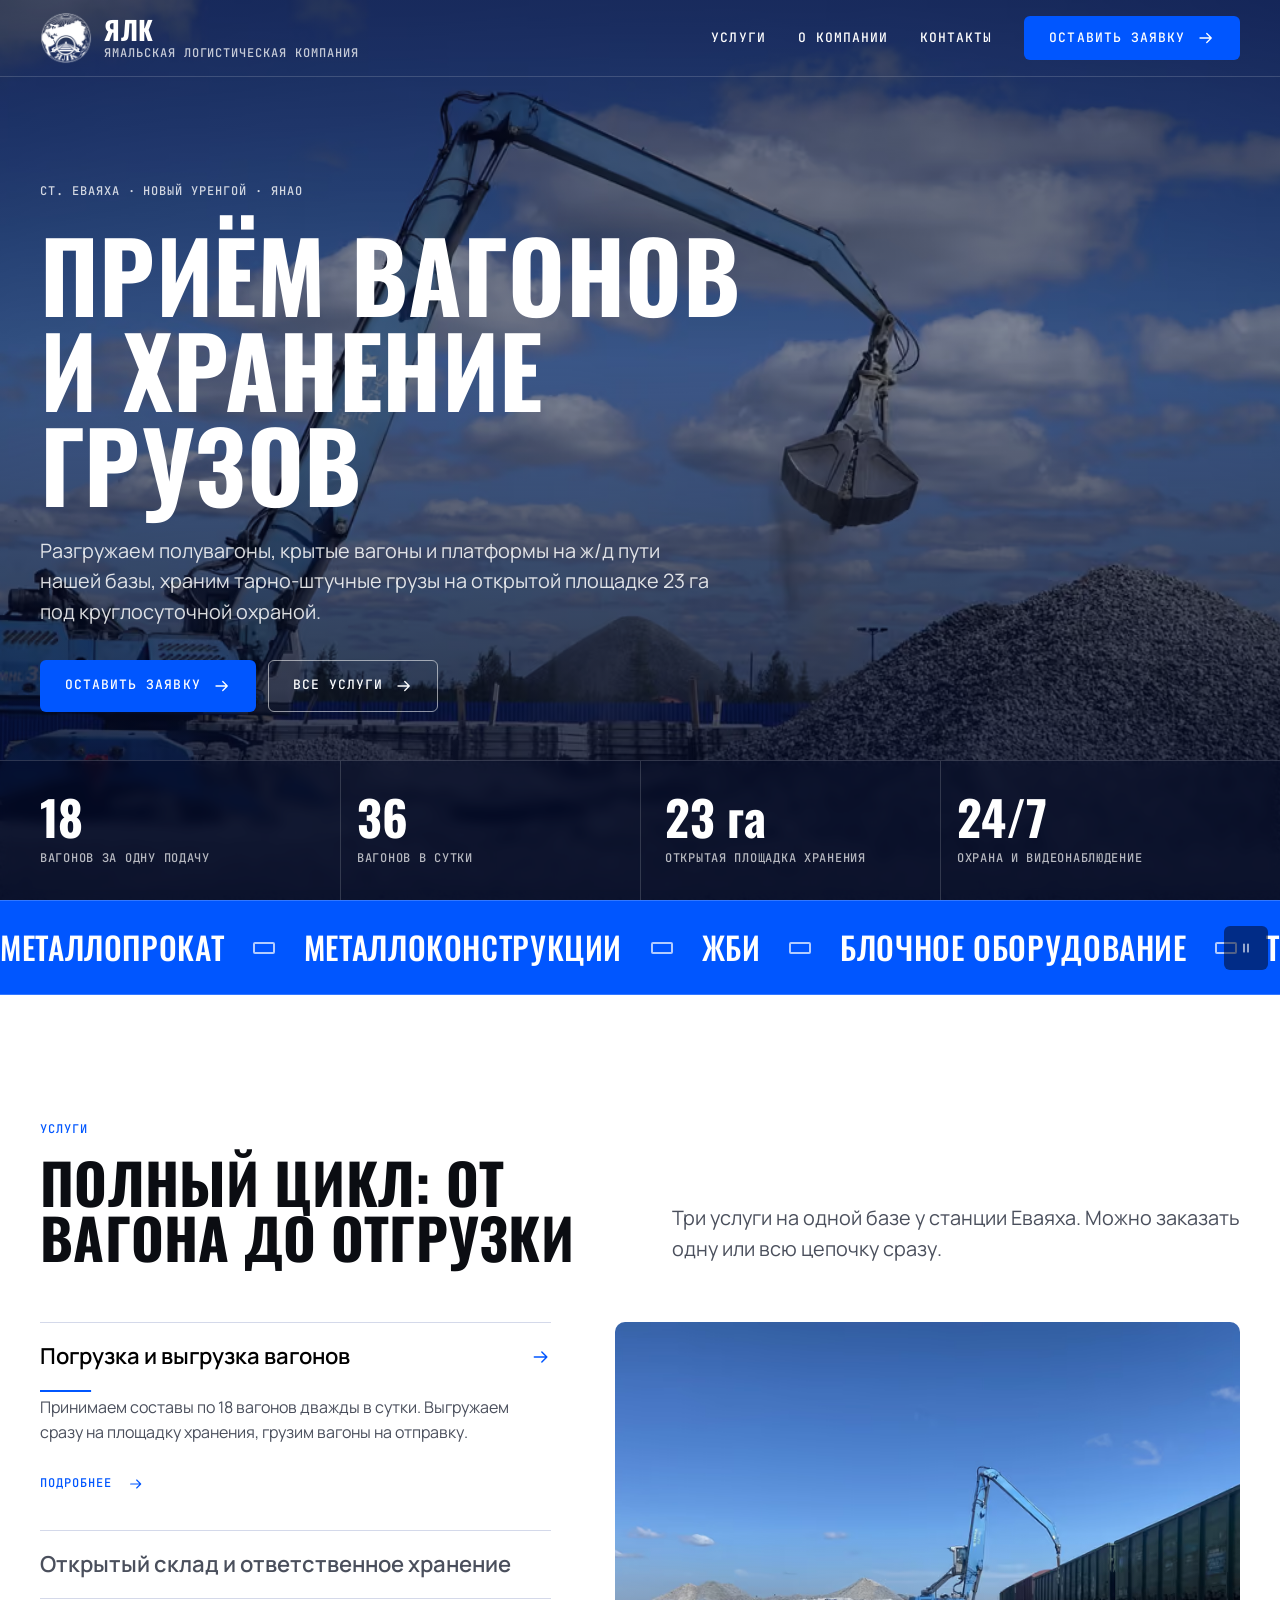
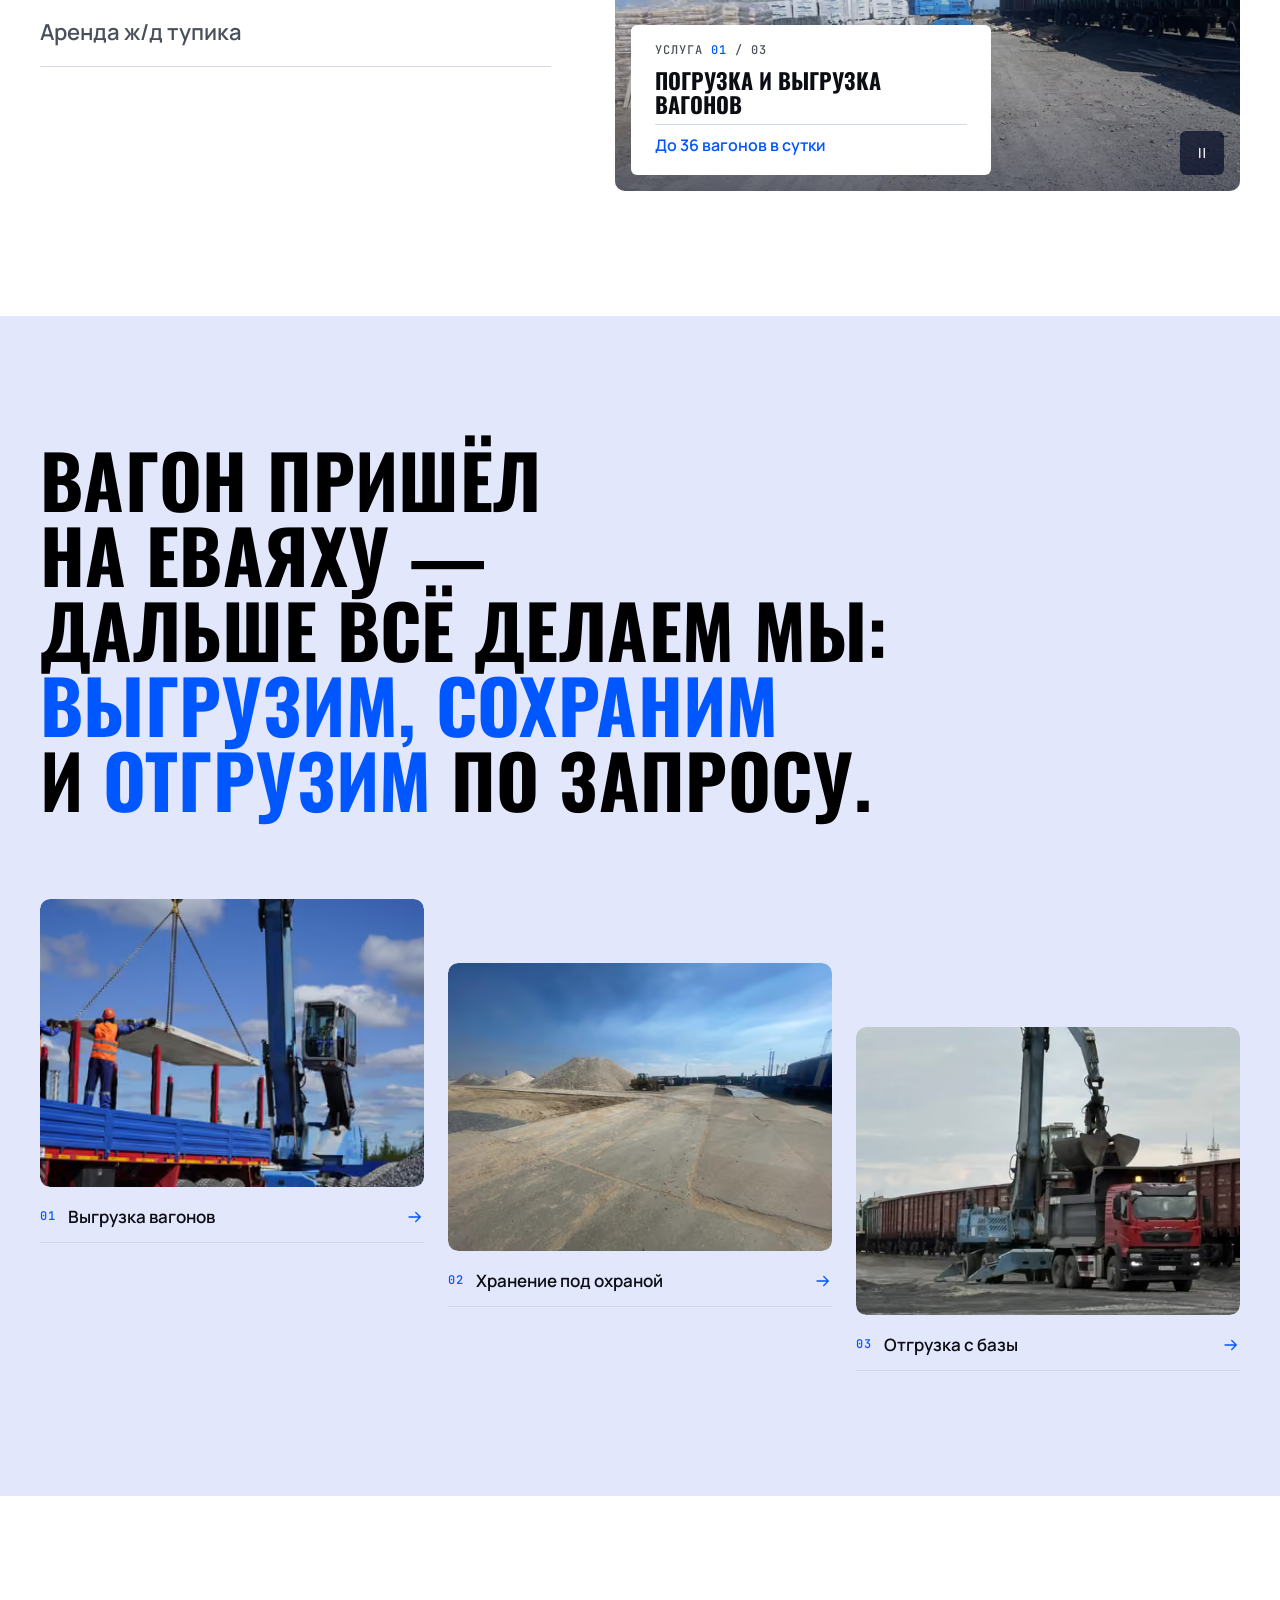
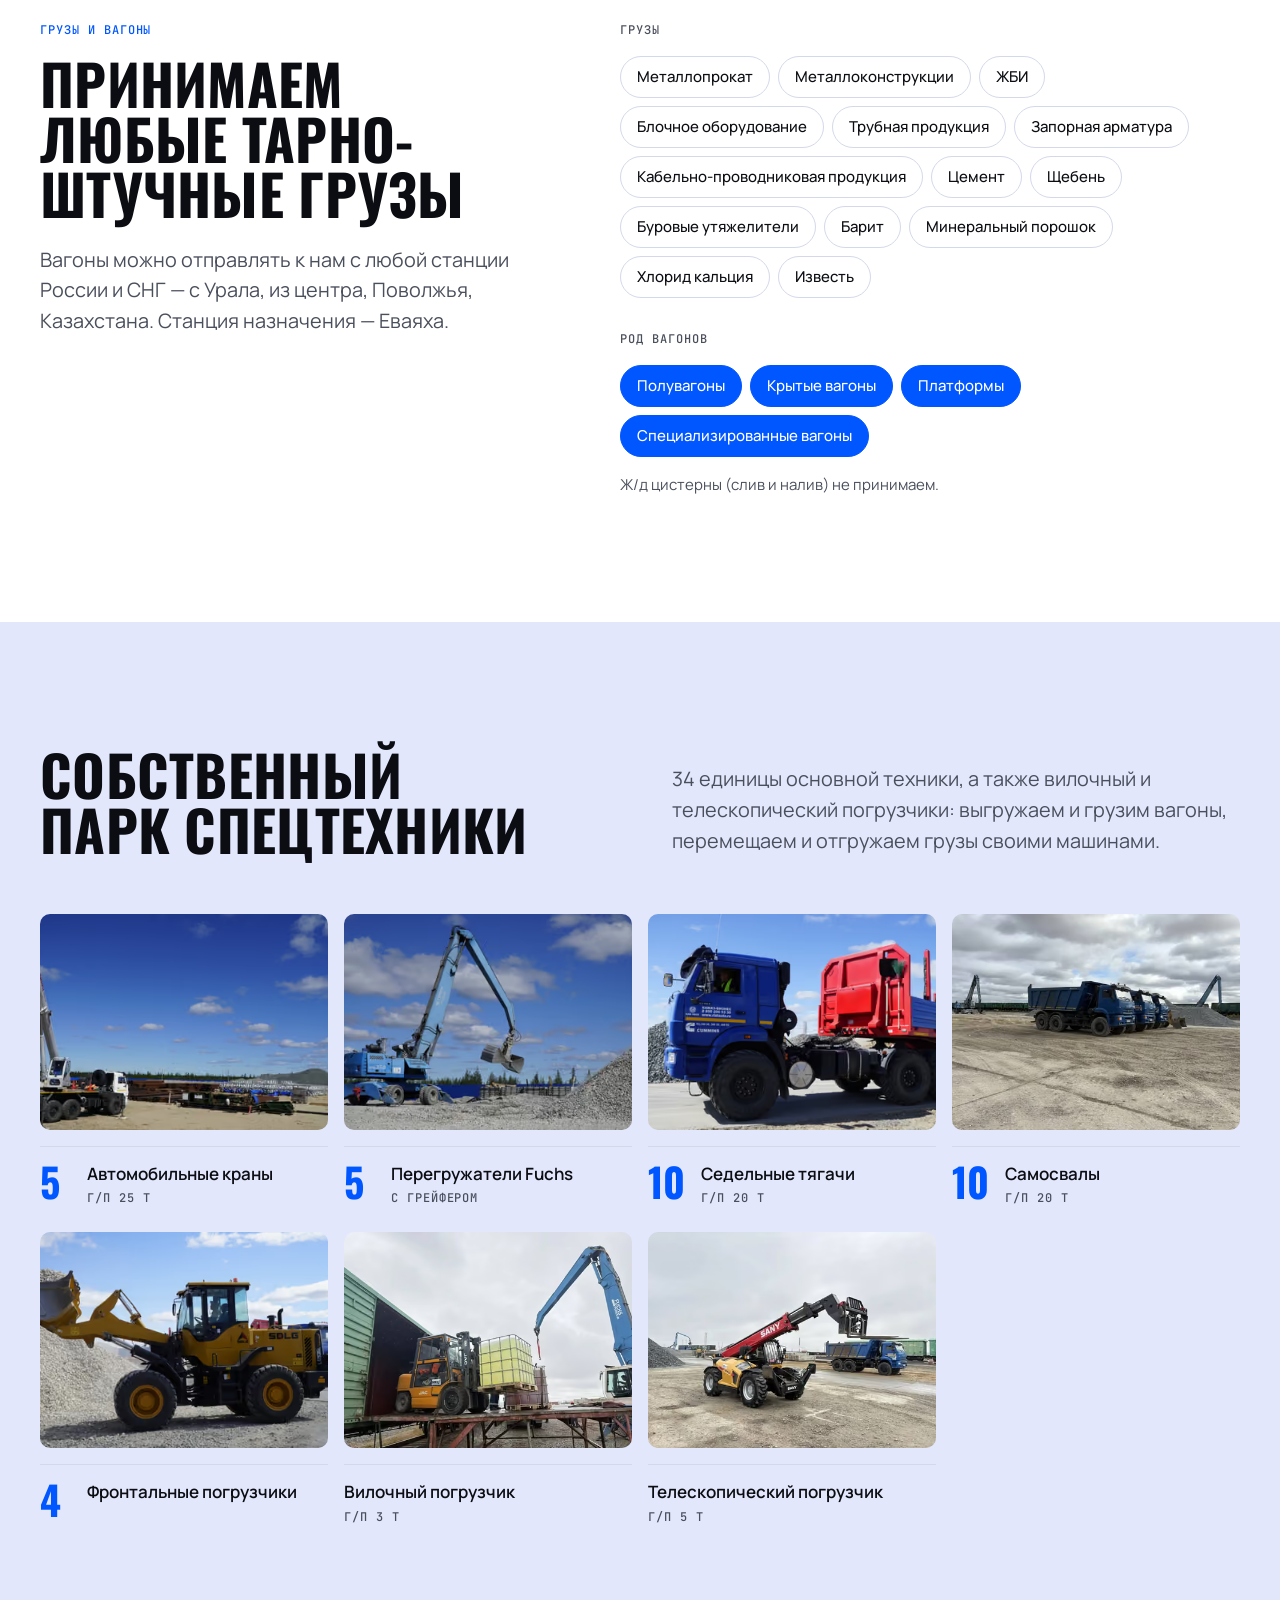
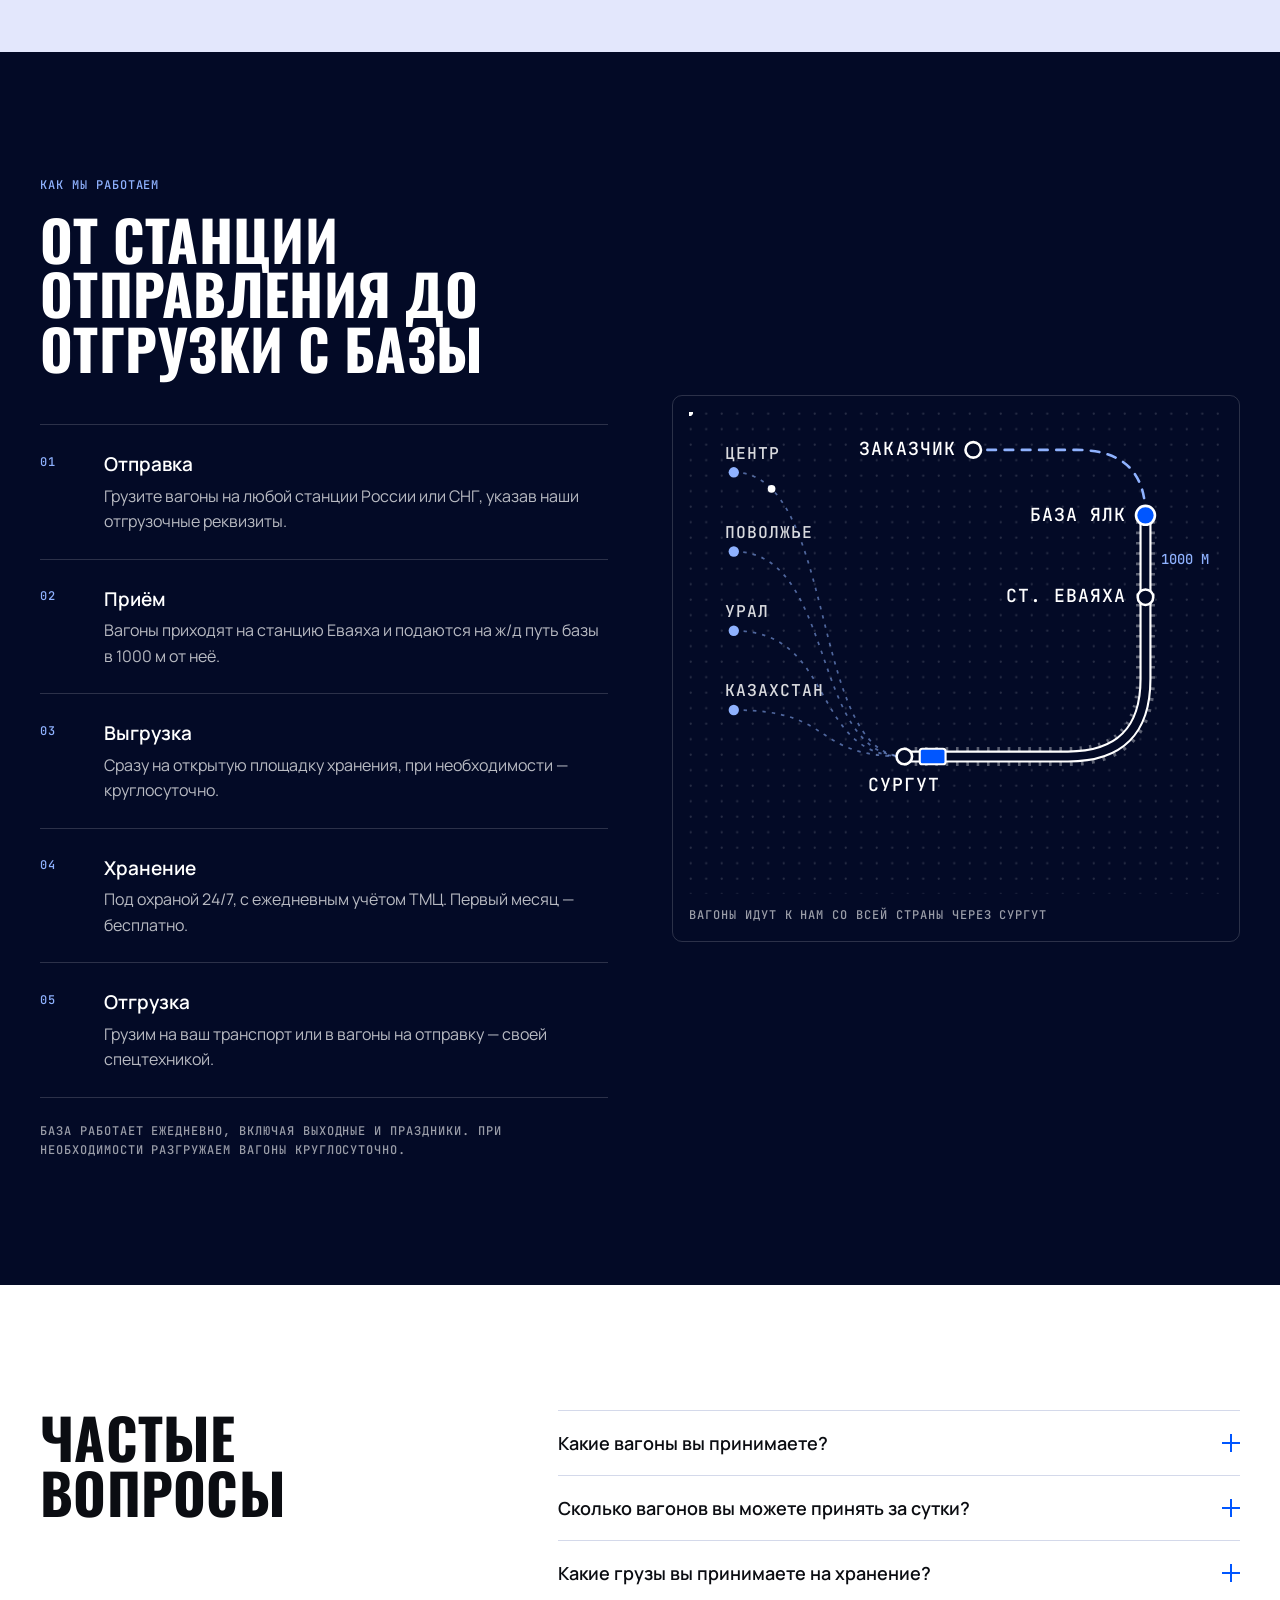
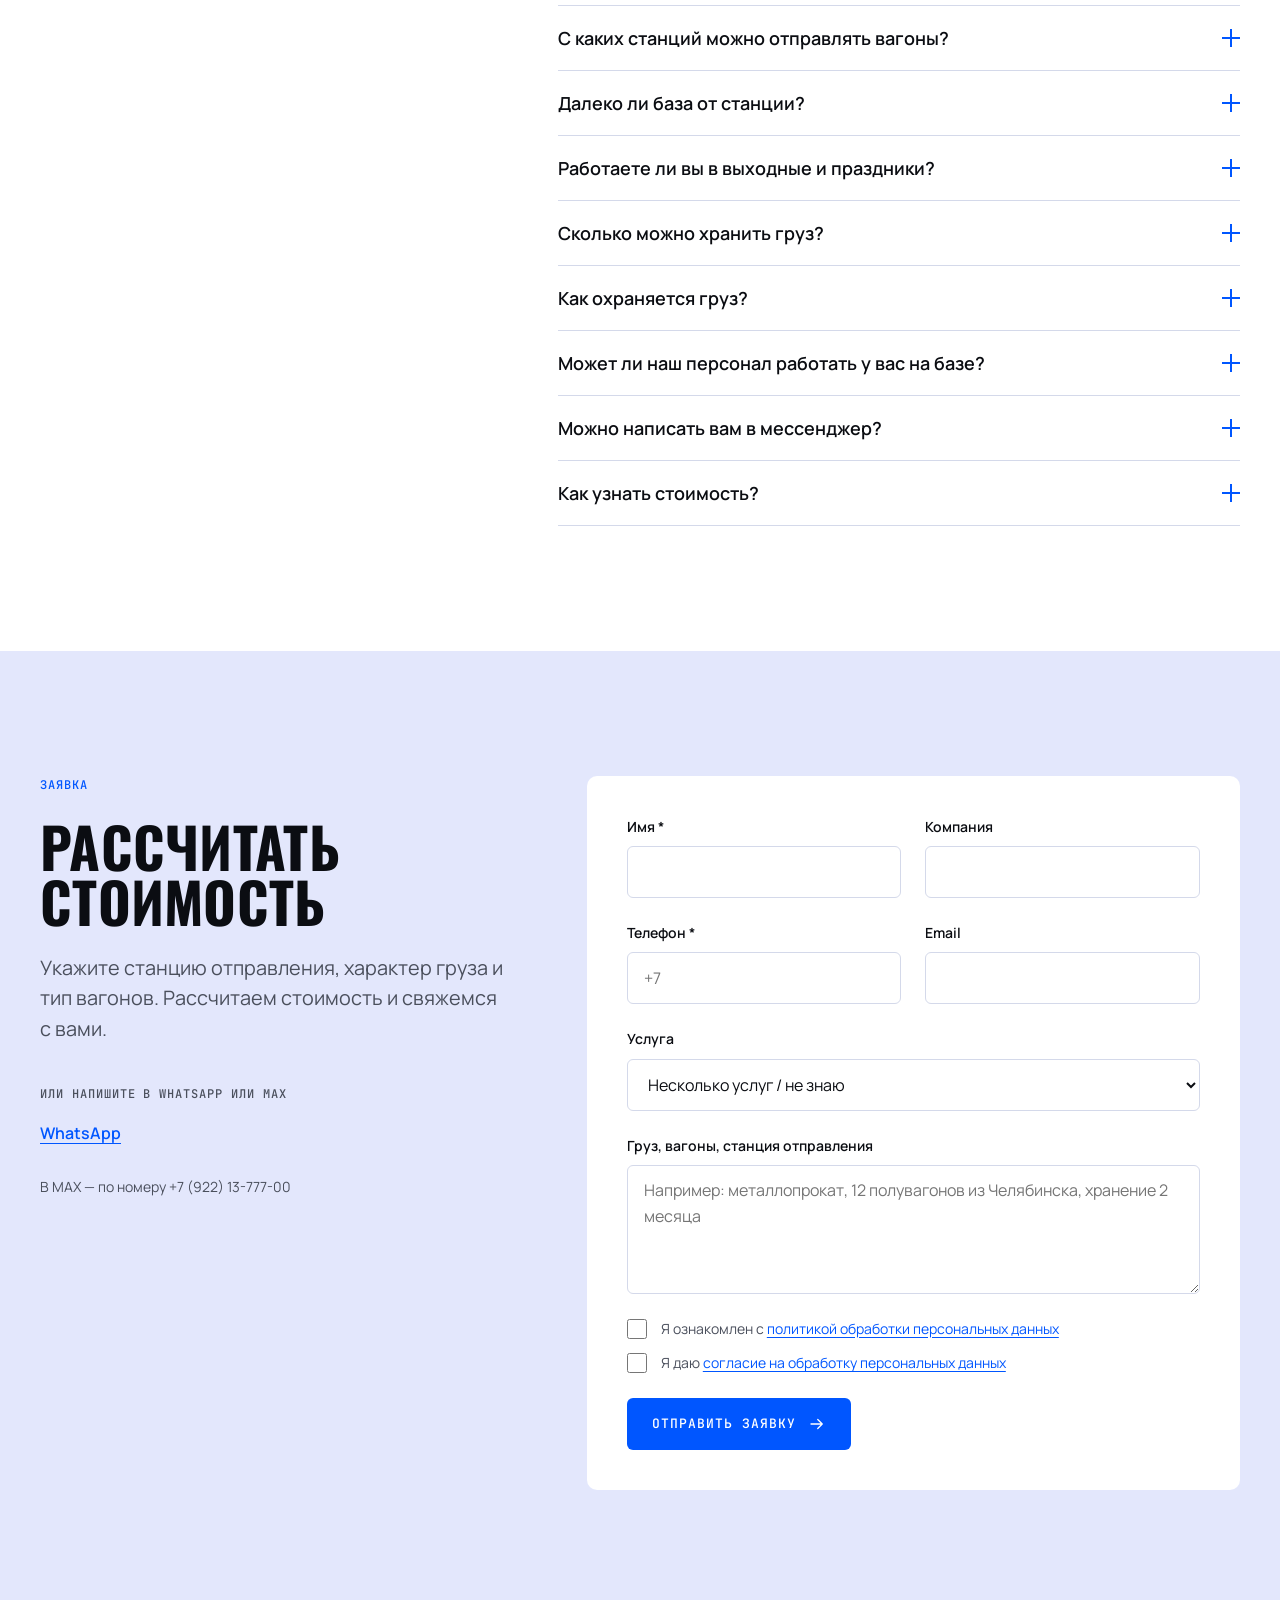
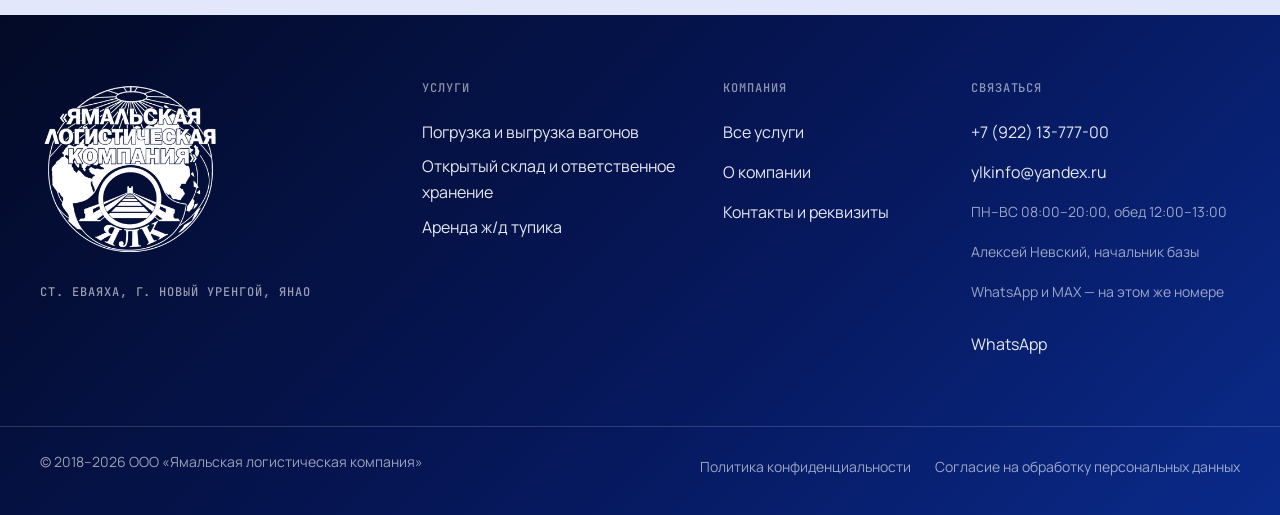
==== commit 658a2e96: "Мобильное меню: плавное появление, блоки выходят по очереди Co-Authored-By: Claude Opus 5.5 <noreply" ====
--- a/index.html
+++ b/index.html
@@ -1,8 +1,8 @@
-<!DOCTYPE html><html lang="ru"><head><meta charset="utf-8"><meta name="robots" content="noindex, nofollow"><meta name="viewport" content="width=device-width, initial-scale=1, viewport-fit=cover"><title>Приём вагонов и хранение грузов в Новом Уренгое — ЯЛК</title><meta name="description" content="Погрузка и выгрузка ж/д вагонов на станции Еваяха, открытый склад 23 га, ответственное хранение, аренда ж/д тупика. ООО «Ямальская логистическая компания», Новый Уренгой."><meta name="theme-color" content="#030a26"><meta name="format-detection" content="telephone=no"><link rel="icon" href="./favicon.ico" sizes="48x48"><link rel="icon" href="./favicon-32.png" type="image/png" sizes="32x32"><link rel="apple-touch-icon" href="./apple-touch-icon.png"><link rel="manifest" href="./manifest.webmanifest"><meta property="og:type" content="website"><meta property="og:locale" content="ru_RU"><meta property="og:site_name" content="ЯЛК — Ямальская логистическая компания"><meta property="og:title" content="Приём вагонов и хранение грузов в Новом Уренгое — ЯЛК"><meta property="og:description" content="Погрузка и выгрузка ж/д вагонов на станции Еваяха, открытый склад 23 га, ответственное хранение, аренда ж/д тупика. ООО «Ямальская логистическая компания», Новый Уренгой."><meta property="og:url" content="https://ylk-novyi-urengoi.ru/"><meta property="og:image" content="https://ylk-novyi-urengoi.ru/og.jpg"><meta property="og:image:width" content="1200"><meta property="og:image:height" content="630"><meta name="twitter:card" content="summary_large_image"><script type="application/ld+json">{"@context":"https://schema.org","@type":"LocalBusiness","name":"ООО «Ямальская логистическая компания»","alternateName":"ЯЛК","url":"https://ylk-novyi-urengoi.ru/","logo":"https://ylk-novyi-urengoi.ru/icon-512.png","image":"https://ylk-novyi-urengoi.ru/og.jpg","description":"Погрузка и выгрузка ж/д вагонов, открытый склад и ответственное хранение грузов на станции Еваяха в Новом Уренгое.","areaServed":"Новый Уренгой, ЯНАО","foundingDate":"2018","taxID":"8904087948","identifier":"1188901005050","openingHours":"Mo-Su 08:00-20:00","address":{"@type":"PostalAddress","streetAddress":"Северная магистраль, 4/1","addressLocality":"Новый Уренгой","addressRegion":"ЯНАО","addressCountry":"RU"},"telephone":"+7 (922) 13-777-00","email":"ylkinfo@yandex.ru","makesOffer":[{"@type":"Offer","itemOffered":{"@type":"Service","name":"Погрузка и выгрузка вагонов"}},{"@type":"Offer","itemOffered":{"@type":"Service","name":"Открытый склад и ответственное хранение"}},{"@type":"Offer","itemOffered":{"@type":"Service","name":"Аренда ж/д тупика"}}]}</script><script>document.documentElement.classList.add('js');</script><link rel="stylesheet" href="./_astro/Base.BO2jaUiS.css"><style>.cargo__grid[data-astro-cid-ot654nju]{gap:var(--s-7);display:grid}@media (width>=900px){.cargo__grid[data-astro-cid-ot654nju]{gap:var(--s-8);grid-template-columns:minmax(0,1fr) minmax(0,1.2fr)}}.cargo__lead[data-astro-cid-ot654nju]{margin-top:var(--s-5)}.cargo__eyebrow[data-astro-cid-ot654nju]{margin-bottom:var(--s-4);color:var(--c-blue)}.cargo__lists[data-astro-cid-ot654nju]{gap:var(--s-6);display:grid}.cargo__label[data-astro-cid-ot654nju]{margin-bottom:var(--s-4);color:var(--c-muted)}.cargo__note[data-astro-cid-ot654nju]{margin-top:var(--s-4);color:var(--c-muted);font-size:.9375rem}.chips[data-astro-cid-ot654nju]{gap:var(--s-2);flex-wrap:wrap;display:flex}.chip[data-astro-cid-ot654nju]{padding:var(--s-2) var(--s-4);border:1px solid var(--c-line);background:var(--c-white);border-radius:999px;font-size:.9375rem;font-weight:500}.chip--solid[data-astro-cid-ot654nju]{background:var(--c-blue);border-color:var(--c-blue);color:var(--c-white)}
+<!DOCTYPE html><html lang="ru"><head><meta charset="utf-8"><meta name="robots" content="noindex, nofollow"><meta name="viewport" content="width=device-width, initial-scale=1, viewport-fit=cover"><title>Приём вагонов и хранение грузов в Новом Уренгое — ЯЛК</title><meta name="description" content="Погрузка и выгрузка ж/д вагонов на станции Еваяха, открытый склад 23 га, ответственное хранение, аренда ж/д тупика. ООО «Ямальская логистическая компания», Новый Уренгой."><meta name="theme-color" content="#030a26"><meta name="format-detection" content="telephone=no"><link rel="icon" href="./favicon.ico" sizes="48x48"><link rel="icon" href="./favicon-32.png" type="image/png" sizes="32x32"><link rel="apple-touch-icon" href="./apple-touch-icon.png"><link rel="manifest" href="./manifest.webmanifest"><meta property="og:type" content="website"><meta property="og:locale" content="ru_RU"><meta property="og:site_name" content="ЯЛК — Ямальская логистическая компания"><meta property="og:title" content="Приём вагонов и хранение грузов в Новом Уренгое — ЯЛК"><meta property="og:description" content="Погрузка и выгрузка ж/д вагонов на станции Еваяха, открытый склад 23 га, ответственное хранение, аренда ж/д тупика. ООО «Ямальская логистическая компания», Новый Уренгой."><meta property="og:url" content="https://ylk-novyi-urengoi.ru/"><meta property="og:image" content="https://ylk-novyi-urengoi.ru/og.jpg"><meta property="og:image:width" content="1200"><meta property="og:image:height" content="630"><meta name="twitter:card" content="summary_large_image"><script type="application/ld+json">{"@context":"https://schema.org","@type":"LocalBusiness","name":"ООО «Ямальская логистическая компания»","alternateName":"ЯЛК","url":"https://ylk-novyi-urengoi.ru/","logo":"https://ylk-novyi-urengoi.ru/icon-512.png","image":"https://ylk-novyi-urengoi.ru/og.jpg","description":"Погрузка и выгрузка ж/д вагонов, открытый склад и ответственное хранение грузов на станции Еваяха в Новом Уренгое.","areaServed":"Новый Уренгой, ЯНАО","foundingDate":"2018","taxID":"8904087948","identifier":"1188901005050","openingHours":"Mo-Su 08:00-20:00","address":{"@type":"PostalAddress","streetAddress":"Северная магистраль, 4/1","addressLocality":"Новый Уренгой","addressRegion":"ЯНАО","addressCountry":"RU"},"telephone":"+7 (922) 13-777-00","email":"ylkinfo@yandex.ru","makesOffer":[{"@type":"Offer","itemOffered":{"@type":"Service","name":"Погрузка и выгрузка вагонов"}},{"@type":"Offer","itemOffered":{"@type":"Service","name":"Открытый склад и ответственное хранение"}},{"@type":"Offer","itemOffered":{"@type":"Service","name":"Аренда ж/д тупика"}}]}</script><script>document.documentElement.classList.add('js');</script><link rel="stylesheet" href="./_astro/Base.DZZUJ-su.css"><style>.cargo__grid[data-astro-cid-ot654nju]{gap:var(--s-7);display:grid}@media (width>=900px){.cargo__grid[data-astro-cid-ot654nju]{gap:var(--s-8);grid-template-columns:minmax(0,1fr) minmax(0,1.2fr)}}.cargo__lead[data-astro-cid-ot654nju]{margin-top:var(--s-5)}.cargo__eyebrow[data-astro-cid-ot654nju]{margin-bottom:var(--s-4);color:var(--c-blue)}.cargo__lists[data-astro-cid-ot654nju]{gap:var(--s-6);display:grid}.cargo__label[data-astro-cid-ot654nju]{margin-bottom:var(--s-4);color:var(--c-muted)}.cargo__note[data-astro-cid-ot654nju]{margin-top:var(--s-4);color:var(--c-muted);font-size:.9375rem}.chips[data-astro-cid-ot654nju]{gap:var(--s-2);flex-wrap:wrap;display:flex}.chip[data-astro-cid-ot654nju]{padding:var(--s-2) var(--s-4);border:1px solid var(--c-line);background:var(--c-white);border-radius:999px;font-size:.9375rem;font-weight:500}.chip--solid[data-astro-cid-ot654nju]{background:var(--c-blue);border-color:var(--c-blue);color:var(--c-white)}
 </style><link rel="stylesheet" href="./_astro/index.Dh9Sugo1.css"><link rel="stylesheet" href="./_astro/Faq.D7yXaZTI.css"><style>.fleet__grid[data-astro-cid-rm4dyk5j]{gap:var(--s-6) var(--s-3);grid-template-columns:repeat(2,minmax(0,1fr));display:grid}.fleet__card[data-astro-cid-rm4dyk5j]{min-width:0}.fleet__name[data-astro-cid-rm4dyk5j]{overflow-wrap:anywhere}@media (width>=560px){.fleet__grid[data-astro-cid-rm4dyk5j]{gap:var(--s-5) var(--s-4)}}@media (width<=559px){.fleet__count[data-astro-cid-rm4dyk5j]{font-size:2rem}.fleet__body[data-astro-cid-rm4dyk5j]{gap:var(--s-2);flex-direction:column}.fleet__name[data-astro-cid-rm4dyk5j]{font-size:.9375rem}.fleet__card--wide[data-astro-cid-rm4dyk5j]{grid-column:1/-1}.fleet__card--wide[data-astro-cid-rm4dyk5j] .fleet__photo[data-astro-cid-rm4dyk5j]{aspect-ratio:16/9}}@media (width>=1100px){.fleet__grid[data-astro-cid-rm4dyk5j]{grid-template-columns:repeat(4,minmax(0,1fr))}}.fleet__photo[data-astro-cid-rm4dyk5j]{aspect-ratio:4/3;border-radius:var(--radius-lg);background:var(--c-lavender);overflow:hidden}.fleet__photo[data-astro-cid-rm4dyk5j] img{object-fit:cover;width:100%;height:100%;transition:transform .9s var(--ease-out)}@media (hover:hover){.fleet__card[data-astro-cid-rm4dyk5j]:hover img{transform:scale(1.04)}}.fleet__body[data-astro-cid-rm4dyk5j]{align-items:flex-start;gap:var(--s-4);padding-top:var(--s-4);border-top:1px solid var(--c-line);margin-top:var(--s-4);display:flex}.fleet__count[data-astro-cid-rm4dyk5j]{font-family:var(--f-display);color:var(--c-blue);min-width:1.4ch;font-size:2.5rem;font-weight:700;line-height:.9}.fleet__name[data-astro-cid-rm4dyk5j]{font-size:1.0625rem;font-weight:600;line-height:1.3}.fleet__spec[data-astro-cid-rm4dyk5j]{margin-top:var(--s-1);color:var(--c-muted)}.fleet__extra[data-astro-cid-rm4dyk5j]{margin-top:var(--s-6)}.fleet__extra[data-astro-cid-rm4dyk5j] .fleet__body[data-astro-cid-rm4dyk5j]{margin-top:0}
 .lead-form__grid[data-astro-cid-sevzbneq]{gap:var(--s-7);display:grid}@media (width>=960px){.lead-form__grid[data-astro-cid-sevzbneq]{gap:var(--s-8);grid-template-columns:minmax(0,.85fr) minmax(0,1.15fr);align-items:start}}.lead-form__intro[data-astro-cid-sevzbneq]{gap:var(--s-5);display:grid}.lead-form__eyebrow[data-astro-cid-sevzbneq]{color:var(--c-blue)}.form__trap[data-astro-cid-sevzbneq]{width:1px;height:1px;position:absolute;left:-9999px;overflow:hidden}.lead-form__alt[data-astro-cid-sevzbneq]{gap:var(--s-2);margin-top:var(--s-4);color:var(--c-muted);display:grid}.lead-form__max[data-astro-cid-sevzbneq]{margin-top:var(--s-3);font-size:var(--t-small);color:var(--c-muted)}.lead-form__alt[data-astro-cid-sevzbneq] ul[data-astro-cid-sevzbneq]{gap:var(--s-5);display:flex}.lead-form__alt[data-astro-cid-sevzbneq] a[data-astro-cid-sevzbneq]{min-height:44px;color:var(--c-blue);text-underline-offset:4px;align-items:center;font-weight:600;text-decoration:underline;display:inline-flex}.form[data-astro-cid-sevzbneq]{gap:var(--s-5);background:var(--c-white);border-radius:var(--radius-lg);padding:clamp(1.25rem,1rem + 2vw,2.5rem);display:grid}.form__row[data-astro-cid-sevzbneq]{gap:var(--s-5);display:grid}@media (width>=640px){.form__row[data-astro-cid-sevzbneq]{grid-template-columns:1fr 1fr}}.field[data-astro-cid-sevzbneq]{gap:var(--s-2);display:grid}.field[data-astro-cid-sevzbneq] label[data-astro-cid-sevzbneq]{font-size:var(--t-small);font-weight:600}.field[data-astro-cid-sevzbneq] input[data-astro-cid-sevzbneq],.field[data-astro-cid-sevzbneq] select[data-astro-cid-sevzbneq],.field[data-astro-cid-sevzbneq] textarea[data-astro-cid-sevzbneq]{width:100%;min-height:52px;padding:var(--s-3) var(--s-4);border:1.5px solid var(--c-line);border-radius:var(--radius);background:var(--c-white);transition:border-color var(--d-fast) var(--ease);font-size:1rem}.field[data-astro-cid-sevzbneq] textarea[data-astro-cid-sevzbneq]{resize:vertical;min-height:120px}.field[data-astro-cid-sevzbneq] input[data-astro-cid-sevzbneq]:focus-visible,.field[data-astro-cid-sevzbneq] select[data-astro-cid-sevzbneq]:focus-visible,.field[data-astro-cid-sevzbneq] textarea[data-astro-cid-sevzbneq]:focus-visible{border-color:var(--c-blue);outline:none;box-shadow:0 0 0 3px #0056ff2e}.field[data-astro-cid-sevzbneq] [data-astro-cid-sevzbneq][aria-invalid=true]{border-color:var(--c-danger)}.field__err[data-astro-cid-sevzbneq]{font-size:var(--t-small);color:var(--c-danger)}.form__checks[data-astro-cid-sevzbneq]{gap:var(--s-3);display:grid}.check[data-astro-cid-sevzbneq]{gap:var(--s-3);font-size:var(--t-small);color:var(--c-muted);cursor:pointer;grid-template-columns:22px 1fr;align-items:start;display:grid}.check[data-astro-cid-sevzbneq] input[data-astro-cid-sevzbneq]{width:20px;height:20px;accent-color:var(--c-blue);margin:1px 0 0}.check[data-astro-cid-sevzbneq] a[data-astro-cid-sevzbneq]{color:var(--c-blue);text-underline-offset:3px;text-decoration:underline}.form__submit[data-astro-cid-sevzbneq]{align-items:center;gap:var(--s-4);flex-wrap:wrap;display:flex}.form__status[data-astro-cid-sevzbneq]{font-size:var(--t-small);color:var(--c-muted)}.form__status[data-astro-cid-sevzbneq][data-state=ok]{color:var(--c-success)}.form__status[data-astro-cid-sevzbneq][data-state=error]{color:var(--c-danger)}
 .ticker[data-astro-cid-u6vsyxkm]{background:var(--c-blue);color:var(--c-white);border-block:1px solid #fff3;align-items:center;display:flex;position:relative;overflow:hidden}.ticker__track[data-astro-cid-u6vsyxkm]{width:max-content;animation:60s linear infinite ticker;display:flex}.ticker__list[data-astro-cid-u6vsyxkm]{margin:0;padding:0;list-style:none;display:flex}.ticker__item[data-astro-cid-u6vsyxkm]{white-space:nowrap;font-family:var(--f-display);letter-spacing:.02em;text-transform:uppercase;align-items:center;padding-block:clamp(.9rem,.7rem + .8vw,1.4rem);font-size:clamp(1.25rem,1rem + 1.2vw,2rem);font-weight:500;display:flex}.ticker__sep[data-astro-cid-u6vsyxkm]{border:2px solid #ffffffb3;border-radius:2px;width:22px;height:12px;margin-inline:clamp(1.25rem,1rem + 1vw,2rem)}.ticker[data-astro-cid-u6vsyxkm][data-paused] .ticker__track[data-astro-cid-u6vsyxkm],.ticker[data-astro-cid-u6vsyxkm][data-offscreen] .ticker__track[data-astro-cid-u6vsyxkm]{animation-play-state:paused}.ticker__toggle[data-astro-cid-u6vsyxkm]{right:var(--s-3);border-radius:var(--radius);width:44px;height:44px;color:var(--c-white);cursor:pointer;background:#030a268c;border:0;place-items:center;display:grid;position:absolute}@media (hover:hover) and (pointer:fine){.ticker[data-astro-cid-u6vsyxkm]:hover .ticker__track[data-astro-cid-u6vsyxkm]{animation-play-state:paused}}@keyframes ticker{to{transform:translate(-50%)}}@media (prefers-reduced-motion:reduce){.ticker__track[data-astro-cid-u6vsyxkm]{animation:none}.ticker__toggle[data-astro-cid-u6vsyxkm]{display:none}}
-</style></head><body><a class="skip-link" href="#main">Перейти к содержанию</a><header class="header" data-overlay data-header data-astro-cid-nen7h5rs><div class="container header__bar" data-astro-cid-nen7h5rs><a class="brand" href="./" aria-label="ООО «Ямальская логистическая компания» — на главную" data-astro-cid-nen7h5rs><span class="brand__mark" data-astro-cid-nen7h5rs><img src="./_astro/yalc-header-white-2000.Bx3GIMK3_1RJU2K.webp" alt loading="eager" data-astro-cid-nen7h5rs="true" decoding="async" width="112" height="112" class="brand__logo brand__logo--white"><img src="./_astro/yalc-header-blue-2000.CWZy5vtB_1dJcQ1.webp" alt loading="eager" data-astro-cid-nen7h5rs="true" decoding="async" width="112" height="112" class="brand__logo brand__logo--blue"></span><span class="brand__text" data-astro-cid-nen7h5rs><span class="brand__name" data-astro-cid-nen7h5rs>ЯЛК</span><span class="brand__sub" data-astro-cid-nen7h5rs>Ямальская логистическая компания</span></span></a><nav class="nav" aria-label="Основное меню" data-astro-cid-nen7h5rs><ul role="list" class="nav__list" data-astro-cid-nen7h5rs><li data-astro-cid-nen7h5rs><a href="./uslugi/" class="nav__link" data-astro-cid-nen7h5rs>Услуги</a></li><li data-astro-cid-nen7h5rs><a href="./o-kompanii/" class="nav__link" data-astro-cid-nen7h5rs>О компании</a></li><li data-astro-cid-nen7h5rs><a href="./kontakty/" class="nav__link" data-astro-cid-nen7h5rs>Контакты</a></li></ul><a href="#zayavka" data-astro-cid-nen7h5rs="true" data-astro-cid-ekguhzzh="true" class="btn btn--primary nav__cta"><span data-astro-cid-ekguhzzh>Оставить заявку</span><svg class="btn__arrow" width="18" height="18" viewBox="0 0 24 24" fill="none" stroke="currentColor" stroke-width="1.75" stroke-linecap="round" stroke-linejoin="round" aria-hidden="true" focusable="false"><path d="M4 12h15M13 6l6 6-6 6"/></svg></a></nav><button class="burger swap" type="button" aria-expanded="false" aria-controls="mobile-menu" data-burger data-astro-cid-nen7h5rs><span class="sr-only" data-astro-cid-nen7h5rs>Открыть меню</span><svg class="swap__off" width="26" height="26" viewBox="0 0 24 24" fill="none" stroke="currentColor" stroke-width="1.75" stroke-linecap="round" stroke-linejoin="round" aria-hidden="true" focusable="false"><path d="M3 7h18M3 12h18M3 17h18"/></svg><svg class="swap__on" width="26" height="26" viewBox="0 0 24 24" fill="none" stroke="currentColor" stroke-width="1.75" stroke-linecap="round" stroke-linejoin="round" aria-hidden="true" focusable="false"><path d="M6 6l12 12M18 6L6 18"/></svg></button></div><div class="mobile" id="mobile-menu" hidden data-mobile data-astro-cid-nen7h5rs><div class="container mobile__inner" data-astro-cid-nen7h5rs><p class="mono mobile__label" data-astro-cid-nen7h5rs>Услуги</p><ul role="list" class="mobile__services" data-astro-cid-nen7h5rs><li data-astro-cid-nen7h5rs><a href="./uslugi/priem-i-razgruzka-vagonov/" data-astro-cid-nen7h5rs>Погрузка и выгрузка вагонов</a></li><li data-astro-cid-nen7h5rs><a href="./uslugi/obrabotka-i-hranenie-gruzov/" data-astro-cid-nen7h5rs>Открытый склад и ответственное хранение</a></li><li data-astro-cid-nen7h5rs><a href="./uslugi/arenda-zhd-tupika/" data-astro-cid-nen7h5rs>Аренда ж/д тупика</a></li></ul><ul role="list" class="mobile__nav" data-astro-cid-nen7h5rs><li data-astro-cid-nen7h5rs><a href="./uslugi/" data-astro-cid-nen7h5rs>Услуги</a></li><li data-astro-cid-nen7h5rs><a href="./o-kompanii/" data-astro-cid-nen7h5rs>О компании</a></li><li data-astro-cid-nen7h5rs><a href="./kontakty/" data-astro-cid-nen7h5rs>Контакты</a></li></ul><a href="#zayavka" data-close-menu="true" data-astro-cid-nen7h5rs="true" data-astro-cid-ekguhzzh="true" class="btn btn--primary mobile__cta"><span data-astro-cid-ekguhzzh>Оставить заявку</span><svg class="btn__arrow" width="18" height="18" viewBox="0 0 24 24" fill="none" stroke="currentColor" stroke-width="1.75" stroke-linecap="round" stroke-linejoin="round" aria-hidden="true" focusable="false"><path d="M4 12h15M13 6l6 6-6 6"/></svg></a></div></div></header><script type="module">var e=document.querySelector(`[data-header]`),t=e.querySelector(`[data-burger]`),n=e.querySelector(`[data-mobile]`),r=()=>e.classList.toggle(`is-scrolled`,window.scrollY>24);r(),window.addEventListener(`scroll`,r,{passive:!0});var i=r=>{t.setAttribute(`aria-expanded`,String(r)),t.toggleAttribute(`data-on`,r),t.querySelector(`.sr-only`).textContent=r?`Закрыть меню`:`Открыть меню`,n.hidden=!r,e.classList.toggle(`is-open`,r),document.documentElement.style.overflow=r?`hidden`:``,document.querySelectorAll(`main, footer, .skip-link`).forEach(e=>e.inert=r)};t.addEventListener(`click`,()=>i(t.getAttribute(`aria-expanded`)!==`true`)),n.addEventListener(`click`,e=>{e.target.closest(`a`)&&i(!1)}),document.addEventListener(`keydown`,n=>{n.key===`Escape`&&e.classList.contains(`is-open`)&&(i(!1),t.focus())}),window.matchMedia(`(min-width: 960px)`).addEventListener(`change`,e=>e.matches&&i(!1));</script><main id="main"><section class="hero on-dark" aria-labelledby="hero-title" data-astro-cid-i3irphx7><picture data-astro-cid-i3irphx7="true"><source srcset="./_astro/fuchs-shcheben.CdVGl3xq_Z2nvTcO.avif 768w, ./_astro/fuchs-shcheben.CdVGl3xq_ZNecKg.avif 1280w, ./_astro/fuchs-shcheben.CdVGl3xq_15rLvr.avif 1920w, ./_astro/fuchs-shcheben.CdVGl3xq_K1jR4.avif 2800w" type="image/avif" sizes="100vw"><source srcset="./_astro/fuchs-shcheben.CdVGl3xq_twFUr.webp 768w, ./_astro/fuchs-shcheben.CdVGl3xq_1HcGvY.webp 1280w, ./_astro/fuchs-shcheben.CdVGl3xq_Z2i3qNS.webp 1920w, ./_astro/fuchs-shcheben.CdVGl3xq_2rHflF.webp 2800w" type="image/webp" sizes="100vw"><img src="./_astro/fuchs-shcheben.CdVGl3xq_Z2gWzsf.jpg" srcset="./_astro/fuchs-shcheben.CdVGl3xq_Z1wJxpi.jpg 768w, ./_astro/fuchs-shcheben.CdVGl3xq_4P8Nk.jpg 1280w, ./_astro/fuchs-shcheben.CdVGl3xq_Z1Vw7NR.jpg 1920w, ./_astro/fuchs-shcheben.CdVGl3xq_Z2gWzsf.jpg 2800w" alt="Перегружатель Fuchs высыпает щебень из грейфера" sizes="100vw" loading="eager" fetchpriority="high" data-astro-cid-i3irphx7="true" decoding="async" width="2800" height="1575" class="hero__bg"></picture><div class="hero__scrim" aria-hidden="true" data-astro-cid-i3irphx7></div><div class="container hero__content" data-astro-cid-i3irphx7><p class="mono hero__eyebrow" style="--i:0" data-astro-cid-i3irphx7>Ст. Еваяха · Новый Уренгой · ЯНАО</p><h1 id="hero-title" class="display hero__title" style="--i:1" data-astro-cid-i3irphx7>Приём вагонов<br data-astro-cid-i3irphx7> и&nbsp;хранение грузов</h1><p class="lead hero__lead" style="--i:2" data-astro-cid-i3irphx7>Разгружаем полувагоны, крытые вагоны и&nbsp;платформы на&nbsp;ж/д пути нашей базы, храним тарно-штучные грузы на&nbsp;открытой площадке 23&nbsp;га под круглосуточной охраной.</p><div class="hero__actions" style="--i:3" data-astro-cid-i3irphx7><a href="#zayavka" data-astro-cid-i3irphx7="true" data-astro-cid-ekguhzzh="true" class="btn btn--primary"><span data-astro-cid-ekguhzzh>Оставить заявку</span><svg class="btn__arrow" width="18" height="18" viewBox="0 0 24 24" fill="none" stroke="currentColor" stroke-width="1.75" stroke-linecap="round" stroke-linejoin="round" aria-hidden="true" focusable="false"><path d="M4 12h15M13 6l6 6-6 6"/></svg></a><a href="./uslugi/" data-astro-cid-i3irphx7="true" data-astro-cid-ekguhzzh="true" class="btn btn--ghost-light"><span data-astro-cid-ekguhzzh>Все услуги</span><svg class="btn__arrow" width="18" height="18" viewBox="0 0 24 24" fill="none" stroke="currentColor" stroke-width="1.75" stroke-linecap="round" stroke-linejoin="round" aria-hidden="true" focusable="false"><path d="M4 12h15M13 6l6 6-6 6"/></svg></a></div></div><div class="hero__stats" data-astro-cid-i3irphx7><dl class="container stats" style="--i:4" data-astro-cid-i3irphx7><div class="stats__item" data-astro-cid-i3irphx7><dt class="mono stats__label" data-astro-cid-i3irphx7>вагонов за одну подачу</dt><dd class="stats__value" data-astro-cid-i3irphx7>18</dd></div><div class="stats__item" data-astro-cid-i3irphx7><dt class="mono stats__label" data-astro-cid-i3irphx7>вагонов в сутки</dt><dd class="stats__value" data-astro-cid-i3irphx7>36</dd></div><div class="stats__item" data-astro-cid-i3irphx7><dt class="mono stats__label" data-astro-cid-i3irphx7>открытая площадка хранения</dt><dd class="stats__value" data-astro-cid-i3irphx7>23 га</dd></div><div class="stats__item" data-astro-cid-i3irphx7><dt class="mono stats__label" data-astro-cid-i3irphx7>охрана и видеонаблюдение</dt><dd class="stats__value" data-astro-cid-i3irphx7>24/7</dd></div></dl></div></section><section class="ticker" aria-label="Какие грузы и вагоны принимаем" data-ticker data-astro-cid-u6vsyxkm><p class="sr-only" data-astro-cid-u6vsyxkm>Принимаем: Металлопрокат, Металлоконструкции, ЖБИ, Блочное оборудование, Трубная продукция, Запорная арматура, Кабельно-проводниковая продукция, Цемент, Щебень, Буровые утяжелители, Барит, Минеральный порошок, Хлорид кальция, Известь, Полувагоны, Крытые вагоны, Платформы, Специализированные вагоны.</p><div class="ticker__track" aria-hidden="true" data-astro-cid-u6vsyxkm><ul class="ticker__list" data-astro-cid-u6vsyxkm><li class="ticker__item" data-astro-cid-u6vsyxkm><span data-astro-cid-u6vsyxkm>Металлопрокат</span><span class="ticker__sep" data-astro-cid-u6vsyxkm></span></li><li class="ticker__item" data-astro-cid-u6vsyxkm><span data-astro-cid-u6vsyxkm>Металлоконструкции</span><span class="ticker__sep" data-astro-cid-u6vsyxkm></span></li><li class="ticker__item" data-astro-cid-u6vsyxkm><span data-astro-cid-u6vsyxkm>ЖБИ</span><span class="ticker__sep" data-astro-cid-u6vsyxkm></span></li><li class="ticker__item" data-astro-cid-u6vsyxkm><span data-astro-cid-u6vsyxkm>Блочное оборудование</span><span class="ticker__sep" data-astro-cid-u6vsyxkm></span></li><li class="ticker__item" data-astro-cid-u6vsyxkm><span data-astro-cid-u6vsyxkm>Трубная продукция</span><span class="ticker__sep" data-astro-cid-u6vsyxkm></span></li><li class="ticker__item" data-astro-cid-u6vsyxkm><span data-astro-cid-u6vsyxkm>Запорная арматура</span><span class="ticker__sep" data-astro-cid-u6vsyxkm></span></li><li class="ticker__item" data-astro-cid-u6vsyxkm><span data-astro-cid-u6vsyxkm>Кабельно-проводниковая продукция</span><span class="ticker__sep" data-astro-cid-u6vsyxkm></span></li><li class="ticker__item" data-astro-cid-u6vsyxkm><span data-astro-cid-u6vsyxkm>Цемент</span><span class="ticker__sep" data-astro-cid-u6vsyxkm></span></li><li class="ticker__item" data-astro-cid-u6vsyxkm><span data-astro-cid-u6vsyxkm>Щебень</span><span class="ticker__sep" data-astro-cid-u6vsyxkm></span></li><li class="ticker__item" data-astro-cid-u6vsyxkm><span data-astro-cid-u6vsyxkm>Буровые утяжелители</span><span class="ticker__sep" data-astro-cid-u6vsyxkm></span></li><li class="ticker__item" data-astro-cid-u6vsyxkm><span data-astro-cid-u6vsyxkm>Барит</span><span class="ticker__sep" data-astro-cid-u6vsyxkm></span></li><li class="ticker__item" data-astro-cid-u6vsyxkm><span data-astro-cid-u6vsyxkm>Минеральный порошок</span><span class="ticker__sep" data-astro-cid-u6vsyxkm></span></li><li class="ticker__item" data-astro-cid-u6vsyxkm><span data-astro-cid-u6vsyxkm>Хлорид кальция</span><span class="ticker__sep" data-astro-cid-u6vsyxkm></span></li><li class="ticker__item" data-astro-cid-u6vsyxkm><span data-astro-cid-u6vsyxkm>Известь</span><span class="ticker__sep" data-astro-cid-u6vsyxkm></span></li><li class="ticker__item" data-astro-cid-u6vsyxkm><span data-astro-cid-u6vsyxkm>Полувагоны</span><span class="ticker__sep" data-astro-cid-u6vsyxkm></span></li><li class="ticker__item" data-astro-cid-u6vsyxkm><span data-astro-cid-u6vsyxkm>Крытые вагоны</span><span class="ticker__sep" data-astro-cid-u6vsyxkm></span></li><li class="ticker__item" data-astro-cid-u6vsyxkm><span data-astro-cid-u6vsyxkm>Платформы</span><span class="ticker__sep" data-astro-cid-u6vsyxkm></span></li><li class="ticker__item" data-astro-cid-u6vsyxkm><span data-astro-cid-u6vsyxkm>Специализированные вагоны</span><span class="ticker__sep" data-astro-cid-u6vsyxkm></span></li></ul><ul class="ticker__list" data-astro-cid-u6vsyxkm><li class="ticker__item" data-astro-cid-u6vsyxkm><span data-astro-cid-u6vsyxkm>Металлопрокат</span><span class="ticker__sep" data-astro-cid-u6vsyxkm></span></li><li class="ticker__item" data-astro-cid-u6vsyxkm><span data-astro-cid-u6vsyxkm>Металлоконструкции</span><span class="ticker__sep" data-astro-cid-u6vsyxkm></span></li><li class="ticker__item" data-astro-cid-u6vsyxkm><span data-astro-cid-u6vsyxkm>ЖБИ</span><span class="ticker__sep" data-astro-cid-u6vsyxkm></span></li><li class="ticker__item" data-astro-cid-u6vsyxkm><span data-astro-cid-u6vsyxkm>Блочное оборудование</span><span class="ticker__sep" data-astro-cid-u6vsyxkm></span></li><li class="ticker__item" data-astro-cid-u6vsyxkm><span data-astro-cid-u6vsyxkm>Трубная продукция</span><span class="ticker__sep" data-astro-cid-u6vsyxkm></span></li><li class="ticker__item" data-astro-cid-u6vsyxkm><span data-astro-cid-u6vsyxkm>Запорная арматура</span><span class="ticker__sep" data-astro-cid-u6vsyxkm></span></li><li class="ticker__item" data-astro-cid-u6vsyxkm><span data-astro-cid-u6vsyxkm>Кабельно-проводниковая продукция</span><span class="ticker__sep" data-astro-cid-u6vsyxkm></span></li><li class="ticker__item" data-astro-cid-u6vsyxkm><span data-astro-cid-u6vsyxkm>Цемент</span><span class="ticker__sep" data-astro-cid-u6vsyxkm></span></li><li class="ticker__item" data-astro-cid-u6vsyxkm><span data-astro-cid-u6vsyxkm>Щебень</span><span class="ticker__sep" data-astro-cid-u6vsyxkm></span></li><li class="ticker__item" data-astro-cid-u6vsyxkm><span data-astro-cid-u6vsyxkm>Буровые утяжелители</span><span class="ticker__sep" data-astro-cid-u6vsyxkm></span></li><li class="ticker__item" data-astro-cid-u6vsyxkm><span data-astro-cid-u6vsyxkm>Барит</span><span class="ticker__sep" data-astro-cid-u6vsyxkm></span></li><li class="ticker__item" data-astro-cid-u6vsyxkm><span data-astro-cid-u6vsyxkm>Минеральный порошок</span><span class="ticker__sep" data-astro-cid-u6vsyxkm></span></li><li class="ticker__item" data-astro-cid-u6vsyxkm><span data-astro-cid-u6vsyxkm>Хлорид кальция</span><span class="ticker__sep" data-astro-cid-u6vsyxkm></span></li><li class="ticker__item" data-astro-cid-u6vsyxkm><span data-astro-cid-u6vsyxkm>Известь</span><span class="ticker__sep" data-astro-cid-u6vsyxkm></span></li><li class="ticker__item" data-astro-cid-u6vsyxkm><span data-astro-cid-u6vsyxkm>Полувагоны</span><span class="ticker__sep" data-astro-cid-u6vsyxkm></span></li><li class="ticker__item" data-astro-cid-u6vsyxkm><span data-astro-cid-u6vsyxkm>Крытые вагоны</span><span class="ticker__sep" data-astro-cid-u6vsyxkm></span></li><li class="ticker__item" data-astro-cid-u6vsyxkm><span data-astro-cid-u6vsyxkm>Платформы</span><span class="ticker__sep" data-astro-cid-u6vsyxkm></span></li><li class="ticker__item" data-astro-cid-u6vsyxkm><span data-astro-cid-u6vsyxkm>Специализированные вагоны</span><span class="ticker__sep" data-astro-cid-u6vsyxkm></span></li></ul></div><button type="button" class="ticker__toggle swap" data-ticker-toggle aria-label="Остановить бегущую строку" data-astro-cid-u6vsyxkm><svg class="swap__off" width="16" height="16" viewBox="0 0 24 24" fill="none" stroke="currentColor" stroke-width="1.75" stroke-linecap="round" stroke-linejoin="round" aria-hidden="true" focusable="false"><path d="M9 6v12M15 6v12"/></svg><svg class="swap__on" width="16" height="16" viewBox="0 0 24 24" fill="none" stroke="currentColor" stroke-width="1.75" stroke-linecap="round" stroke-linejoin="round" aria-hidden="true" focusable="false"><path d="M8 5.5v13l10.5-6.5z"/></svg></button></section><script type="module">document.querySelectorAll(`[data-ticker]`).forEach(e=>{let t=e.querySelector(`[data-ticker-toggle]`);t.addEventListener(`click`,()=>{let n=e.toggleAttribute(`data-paused`);t.toggleAttribute(`data-on`,n),t.setAttribute(`aria-label`,n?`Запустить бегущую строку`:`Остановить бегущую строку`)}),new IntersectionObserver(([t])=>e.toggleAttribute(`data-offscreen`,!t.isIntersecting)).observe(e)});</script><section class="section svc" aria-labelledby="svc-title" data-svc data-astro-cid-npmgfisa><div class="container" data-astro-cid-npmgfisa><div class="section-head section-head--split" data-astro-cid-npmgfisa><div data-astro-cid-npmgfisa><p class="mono svc__eyebrow" data-reveal data-astro-cid-npmgfisa>Услуги</p><h2 id="svc-title" class="display h2" data-reveal style="--i:1" data-astro-cid-npmgfisa>Полный цикл: от вагона до отгрузки</h2></div><p class="lead" data-reveal style="--i:2" data-astro-cid-npmgfisa>Три услуги на одной базе у станции Еваяха. Можно заказать одну или всю цепочку сразу.</p></div><div class="svc__grid" data-astro-cid-npmgfisa><ul role="list" class="svc__list" data-reveal data-astro-cid-npmgfisa><li class="svc__item" data-item data-active data-astro-cid-npmgfisa><h3 class="svc__heading" data-astro-cid-npmgfisa><button type="button" class="svc__trigger" id="svc-t-0" aria-expanded="true" aria-controls="svc-p-0" data-trigger data-astro-cid-npmgfisa><span data-astro-cid-npmgfisa>Погрузка и выгрузка вагонов</span><svg class="svc__arrow" width="20" height="20" viewBox="0 0 24 24" fill="none" stroke="currentColor" stroke-width="1.75" stroke-linecap="round" stroke-linejoin="round" aria-hidden="true" focusable="false"><path d="M4 12h15M13 6l6 6-6 6"/></svg><span class="svc__progress" aria-hidden="true" data-astro-cid-npmgfisa><span data-astro-cid-npmgfisa></span></span></button></h3><div class="svc__panel" id="svc-p-0" role="region" aria-labelledby="svc-t-0" data-astro-cid-npmgfisa><div class="svc__panel-inner" data-astro-cid-npmgfisa><p data-astro-cid-npmgfisa>Принимаем составы по 18 вагонов дважды в сутки. Выгружаем сразу на площадку хранения, грузим вагоны на отправку.</p><a href="./uslugi/priem-i-razgruzka-vagonov/" class="svc__more mono" data-astro-cid-npmgfisa>Подробнее<span class="sr-only" data-astro-cid-npmgfisa> об услуге «Погрузка и выгрузка вагонов»</span> <svg width="16" height="16" viewBox="0 0 24 24" fill="none" stroke="currentColor" stroke-width="1.75" stroke-linecap="round" stroke-linejoin="round" aria-hidden="true" focusable="false"><path d="M4 12h15M13 6l6 6-6 6"/></svg></a></div></div></li><li class="svc__item" data-item data-astro-cid-npmgfisa><h3 class="svc__heading" data-astro-cid-npmgfisa><button type="button" class="svc__trigger" id="svc-t-1" aria-expanded="false" aria-controls="svc-p-1" data-trigger data-astro-cid-npmgfisa><span data-astro-cid-npmgfisa>Открытый склад и ответственное хранение</span><svg class="svc__arrow" width="20" height="20" viewBox="0 0 24 24" fill="none" stroke="currentColor" stroke-width="1.75" stroke-linecap="round" stroke-linejoin="round" aria-hidden="true" focusable="false"><path d="M4 12h15M13 6l6 6-6 6"/></svg><span class="svc__progress" aria-hidden="true" data-astro-cid-npmgfisa><span data-astro-cid-npmgfisa></span></span></button></h3><div class="svc__panel" id="svc-p-1" role="region" aria-labelledby="svc-t-1" inert data-astro-cid-npmgfisa><div class="svc__panel-inner" data-astro-cid-npmgfisa><p data-astro-cid-npmgfisa>Открытая охраняемая площадка 23 га, ответственное хранение, ежедневный учёт ТМЦ заказчика.</p><a href="./uslugi/obrabotka-i-hranenie-gruzov/" class="svc__more mono" data-astro-cid-npmgfisa>Подробнее<span class="sr-only" data-astro-cid-npmgfisa> об услуге «Открытый склад и ответственное хранение»</span> <svg width="16" height="16" viewBox="0 0 24 24" fill="none" stroke="currentColor" stroke-width="1.75" stroke-linecap="round" stroke-linejoin="round" aria-hidden="true" focusable="false"><path d="M4 12h15M13 6l6 6-6 6"/></svg></a></div></div></li><li class="svc__item" data-item data-astro-cid-npmgfisa><h3 class="svc__heading" data-astro-cid-npmgfisa><button type="button" class="svc__trigger" id="svc-t-2" aria-expanded="false" aria-controls="svc-p-2" data-trigger data-astro-cid-npmgfisa><span data-astro-cid-npmgfisa>Аренда ж/д тупика</span><svg class="svc__arrow" width="20" height="20" viewBox="0 0 24 24" fill="none" stroke="currentColor" stroke-width="1.75" stroke-linecap="round" stroke-linejoin="round" aria-hidden="true" focusable="false"><path d="M4 12h15M13 6l6 6-6 6"/></svg><span class="svc__progress" aria-hidden="true" data-astro-cid-npmgfisa><span data-astro-cid-npmgfisa></span></span></button></h3><div class="svc__panel" id="svc-p-2" role="region" aria-labelledby="svc-t-2" inert data-astro-cid-npmgfisa><div class="svc__panel-inner" data-astro-cid-npmgfisa><p data-astro-cid-npmgfisa>Ж/д тупик с охраняемой площадкой для временного хранения любых тарно-штучных грузов.</p><a href="./uslugi/arenda-zhd-tupika/" class="svc__more mono" data-astro-cid-npmgfisa>Подробнее<span class="sr-only" data-astro-cid-npmgfisa> об услуге «Аренда ж/д тупика»</span> <svg width="16" height="16" viewBox="0 0 24 24" fill="none" stroke="currentColor" stroke-width="1.75" stroke-linecap="round" stroke-linejoin="round" aria-hidden="true" focusable="false"><path d="M4 12h15M13 6l6 6-6 6"/></svg></a></div></div></li></ul><div class="svc__media" data-reveal style="--i:1" data-astro-cid-npmgfisa><picture data-astro-cid-npmgfisa="true"><source srcset="./_astro/vagony-oblozhka.Bh1XJXcv_Z8p5C7.avif 640w, ./_astro/vagony-oblozhka.Bh1XJXcv_Z2gJ2zm.avif 960w, ./_astro/vagony-oblozhka.Bh1XJXcv_Z1BoiFX.avif 1400w" type="image/avif" sizes="(min-width: 900px) 55vw, 100vw"><source srcset="./_astro/vagony-oblozhka.Bh1XJXcv_2n1NE8.webp 640w, ./_astro/vagony-oblozhka.Bh1XJXcv_eGQGS.webp 960w, ./_astro/vagony-oblozhka.Bh1XJXcv_5hBMD.webp 1400w" type="image/webp" sizes="(min-width: 900px) 55vw, 100vw"><img src="./_astro/vagony-oblozhka.Bh1XJXcv_Z1nLR4l.jpg" srcset="./_astro/vagony-oblozhka.Bh1XJXcv_JEfVt.jpg 640w, ./_astro/vagony-oblozhka.Bh1XJXcv_Z1nEG0L.jpg 960w, ./_astro/vagony-oblozhka.Bh1XJXcv_qNUME.jpg 1400w" alt="Перегружатель у состава полувагонов на ж/д пути базы" sizes="(min-width: 900px) 55vw, 100vw" data-img="true" data-astro-cid-npmgfisa="true" loading="lazy" decoding="async" width="2800" height="1575" class="svc__img is-active"></picture><picture data-astro-cid-npmgfisa="true"><source srcset="./_astro/kpp-baza.lhIILOvp_Z102IlR.avif 640w, ./_astro/kpp-baza.lhIILOvp_9w8Xs.avif 960w, ./_astro/kpp-baza.lhIILOvp_Z20LL2U.avif 1400w" type="image/avif" sizes="(min-width: 900px) 55vw, 100vw"><source srcset="./_astro/kpp-baza.lhIILOvp_jlgf2.webp 640w, ./_astro/kpp-baza.lhIILOvp_1sU8zm.webp 960w, ./_astro/kpp-baza.lhIILOvp_Z1Pb7Pr.webp 1400w" type="image/webp" sizes="(min-width: 900px) 55vw, 100vw"><img src="./_astro/kpp-baza.lhIILOvp_2rpoA3.jpg" srcset="./_astro/kpp-baza.lhIILOvp_Z2vEbbH.jpg 640w, ./_astro/kpp-baza.lhIILOvp_Z1m5iQn.jpg 960w, ./_astro/kpp-baza.lhIILOvp_1Lawiv.jpg 1400w" alt="Въезд на охраняемую базу, КПП и шлагбаум" sizes="(min-width: 900px) 55vw, 100vw" data-img="true" data-astro-cid-npmgfisa="true" loading="lazy" decoding="async" width="2800" height="1575" class="svc__img"></picture><picture data-astro-cid-npmgfisa="true"><source srcset="./_astro/pogruzka-samosval.D1FpdOln_ZekTdS.avif 640w, ./_astro/pogruzka-samosval.D1FpdOln_euLRY.avif 960w, ./_astro/pogruzka-samosval.D1FpdOln_2nTd5X.avif 1400w" type="image/avif" sizes="(min-width: 900px) 55vw, 100vw"><source srcset="./_astro/pogruzka-samosval.D1FpdOln_1AXlCz.webp 640w, ./_astro/pogruzka-samosval.D1FpdOln_24O2Jr.webp 960w, ./_astro/pogruzka-samosval.D1FpdOln_2a2KET.webp 1400w" type="image/webp" sizes="(min-width: 900px) 55vw, 100vw"><img src="./_astro/pogruzka-samosval.D1FpdOln_22VABQ.jpg" srcset="./_astro/pogruzka-samosval.D1FpdOln_2mYI0d.jpg 640w, ./_astro/pogruzka-samosval.D1FpdOln_Z2elIGQ.jpg 960w, ./_astro/pogruzka-samosval.D1FpdOln_vv5NS.jpg 1400w" alt="Перегружатель грузит самосвал у вагонов" sizes="(min-width: 900px) 55vw, 100vw" data-img="true" data-astro-cid-npmgfisa="true" loading="lazy" decoding="async" width="2800" height="2100" class="svc__img"></picture><div class="svc__shade" aria-hidden="true" data-astro-cid-npmgfisa></div><div class="svc__cards" aria-hidden="true" data-astro-cid-npmgfisa><div class="svc__card is-active" data-card data-astro-cid-npmgfisa><p class="mono svc__count" data-astro-cid-npmgfisa>Услуга <b data-astro-cid-npmgfisa>01</b> / 03</p><p class="svc__card-title" data-astro-cid-npmgfisa>Погрузка и выгрузка вагонов</p><p class="svc__fact" data-astro-cid-npmgfisa>До 36 вагонов в сутки</p></div><div class="svc__card" data-card data-astro-cid-npmgfisa><p class="mono svc__count" data-astro-cid-npmgfisa>Услуга <b data-astro-cid-npmgfisa>02</b> / 03</p><p class="svc__card-title" data-astro-cid-npmgfisa>Открытый склад и ответственное хранение</p><p class="svc__fact" data-astro-cid-npmgfisa>Площадка 23 га · первый месяц бесплатно</p></div><div class="svc__card" data-card data-astro-cid-npmgfisa><p class="mono svc__count" data-astro-cid-npmgfisa>Услуга <b data-astro-cid-npmgfisa>03</b> / 03</p><p class="svc__card-title" data-astro-cid-npmgfisa>Аренда ж/д тупика</p><p class="svc__fact" data-astro-cid-npmgfisa>1000 м от станции Еваяха</p></div></div><button type="button" class="svc__toggle swap" data-toggle aria-label="Остановить автопереключение" data-astro-cid-npmgfisa><svg class="swap__off" width="18" height="18" viewBox="0 0 24 24" fill="none" stroke="currentColor" stroke-width="1.75" stroke-linecap="round" stroke-linejoin="round" aria-hidden="true" focusable="false"><path d="M9 6v12M15 6v12"/></svg><svg class="swap__on" width="18" height="18" viewBox="0 0 24 24" fill="none" stroke="currentColor" stroke-width="1.75" stroke-linecap="round" stroke-linejoin="round" aria-hidden="true" focusable="false"><path d="M8 5.5v13l10.5-6.5z"/></svg></button></div></div></div></section><script type="module">var e=6e3;function t(t){let n=[...t.querySelectorAll(`[data-item]`)],r=n.map(e=>e.querySelector(`[data-trigger]`)),i=[...t.querySelectorAll(`[data-img]`)],a=[...t.querySelectorAll(`[data-card]`)],o=n.map(e=>e.querySelector(`.svc__panel`)),s=t.querySelector(`[data-toggle]`),c=window.matchMedia(`(prefers-reduced-motion: reduce)`).matches,l=0,u=0,d=0,f=c,p=!1,m=!1,h=!1,g=e=>n[l].style.setProperty(`--p`,String(e)),_=e=>{n[l].style.setProperty(`--p`,`0`),n.forEach((t,n)=>t.toggleAttribute(`data-active`,n===e)),r.forEach((t,n)=>t.setAttribute(`aria-expanded`,String(n===e))),i.forEach((t,n)=>t.classList.toggle(`is-active`,n===e)),a.forEach((t,n)=>t.classList.toggle(`is-active`,n===e)),o.forEach((t,n)=>t.inert=n!==e),l=e,u=0},v=()=>!f&&!p&&!m&&h,y=t=>{let r=d?t-d:0;d=t,v()&&(u+=r,u>=e&&_((l+1)%n.length),g(Math.min(u/e,1))),requestAnimationFrame(y)};r.forEach((e,t)=>e.addEventListener(`click`,()=>{_(t),g(0)})),t.addEventListener(`keydown`,e=>{let t=r.indexOf(document.activeElement);if(t<0)return;let n=e.key===`ArrowDown`?t+1:e.key===`ArrowUp`?t-1:null;n!==null&&(e.preventDefault(),r[(n+r.length)%r.length].focus())});let b=e=>{f=e,t.toggleAttribute(`data-paused`,e),s.toggleAttribute(`data-on`,e),s.setAttribute(`aria-label`,e?`Включить автопереключение`:`Остановить автопереключение`)};s.addEventListener(`click`,()=>b(!f)),b(f);let x=t.querySelector(`.svc__list`);x.addEventListener(`pointerenter`,e=>{e.pointerType===`mouse`&&(p=!0)}),x.addEventListener(`pointerleave`,()=>{p=!1}),x.addEventListener(`focusin`,()=>{m=!0}),x.addEventListener(`focusout`,()=>{m=!1}),new IntersectionObserver(([e])=>{h=e.isIntersecting},{threshold:.35}).observe(t),c||requestAnimationFrame(y)}document.querySelectorAll(`[data-svc]`).forEach(t);</script><section class="section section--lavender tagline" aria-label="Коротко о работе ЯЛК" data-tagline data-astro-cid-etp4254j><div class="container" data-astro-cid-etp4254j><p class="display tagline__text" data-words data-astro-cid-etp4254j><span class="tagline__line" data-astro-cid-etp4254j><span class="tagline__word" data-astro-cid-etp4254j>Вагон</span> <span class="tagline__word" data-astro-cid-etp4254j>пришёл</span> <span class="tagline__word" data-astro-cid-etp4254j>на</span> <span class="tagline__word" data-astro-cid-etp4254j>Еваяху</span> <span class="tagline__word" data-astro-cid-etp4254j>—</span> </span><span class="tagline__line" data-astro-cid-etp4254j><span class="tagline__word" data-astro-cid-etp4254j>дальше</span> <span class="tagline__word" data-astro-cid-etp4254j>всё</span> <span class="tagline__word" data-astro-cid-etp4254j>делаем</span> <span class="tagline__word" data-astro-cid-etp4254j>мы:</span> </span><span class="tagline__line" data-astro-cid-etp4254j><span class="tagline__word tagline__word--key" data-step="0" data-astro-cid-etp4254j>выгрузим,</span> <span class="tagline__word tagline__word--key" data-step="1" data-astro-cid-etp4254j>сохраним</span> </span><span class="tagline__line" data-astro-cid-etp4254j><span class="tagline__word" data-astro-cid-etp4254j>и</span> <span class="tagline__word tagline__word--key" data-step="2" data-astro-cid-etp4254j>отгрузим</span> <span class="tagline__word" data-astro-cid-etp4254j>по</span> <span class="tagline__word" data-astro-cid-etp4254j>запросу.</span> </span></p><ul role="list" class="tagline__photos" data-astro-cid-etp4254j><li class="tp" data-photo="0" data-astro-cid-etp4254j><a href="./uslugi/priem-i-razgruzka-vagonov/" class="tp__link" data-astro-cid-etp4254j><div class="tp__frame" data-astro-cid-etp4254j><picture data-astro-cid-etp4254j="true"><source srcset="./_astro/ok-stropalshchiki.darOWTd8_Z1IQawU.avif 480w, ./_astro/ok-stropalshchiki.darOWTd8_Z18aeoy.avif 800w, ./_astro/ok-stropalshchiki.darOWTd8_1gARyF.avif 1200w" type="image/avif" sizes="(min-width: 900px) 30vw, 100vw"><source srcset="./_astro/ok-stropalshchiki.darOWTd8_Z2af3j.webp 480w, ./_astro/ok-stropalshchiki.darOWTd8_yvG53.webp 800w, ./_astro/ok-stropalshchiki.darOWTd8_Z1Xh0nN.webp 1200w" type="image/webp" sizes="(min-width: 900px) 30vw, 100vw"><img src="./_astro/ok-stropalshchiki.darOWTd8_WoOg8.jpg" srcset="./_astro/ok-stropalshchiki.darOWTd8_jm3VH.jpg 480w, ./_astro/ok-stropalshchiki.darOWTd8_U3054.jpg 800w, ./_astro/ok-stropalshchiki.darOWTd8_Z1cfD1a.jpg 1200w" alt="Стропальщики принимают плиту с перегружателя на тягач" sizes="(min-width: 900px) 30vw, 100vw" data-astro-cid-etp4254j="true" loading="lazy" decoding="async" width="1680" height="945"></picture></div><span class="tp__caption" data-astro-cid-etp4254j><span class="mono tp__num" data-astro-cid-etp4254j>01</span><span class="tp__label" data-astro-cid-etp4254j>Выгрузка вагонов</span><svg class="tp__arrow" width="18" height="18" viewBox="0 0 24 24" fill="none" stroke="currentColor" stroke-width="1.75" stroke-linecap="round" stroke-linejoin="round" aria-hidden="true" focusable="false"><path d="M4 12h15M13 6l6 6-6 6"/></svg></span></a></li><li class="tp" data-photo="1" data-astro-cid-etp4254j><a href="./uslugi/obrabotka-i-hranenie-gruzov/" class="tp__link" data-astro-cid-etp4254j><div class="tp__frame" data-astro-cid-etp4254j><picture data-astro-cid-etp4254j="true"><source srcset="./_astro/ok-territoriya.B8Hx7DS7_Z1XBtKM.avif 480w, ./_astro/ok-territoriya.B8Hx7DS7_24XbPG.avif 800w, ./_astro/ok-territoriya.B8Hx7DS7_1FuwVG.avif 1200w" type="image/avif" sizes="(min-width: 900px) 30vw, 100vw"><source srcset="./_astro/ok-territoriya.B8Hx7DS7_Sr6mt.webp 480w, ./_astro/ok-territoriya.B8Hx7DS7_Z8alOY.webp 800w, ./_astro/ok-territoriya.B8Hx7DS7_ZSfGA0.webp 1200w" type="image/webp" sizes="(min-width: 900px) 30vw, 100vw"><img src="./_astro/ok-territoriya.B8Hx7DS7_Z288En7.jpg" srcset="./_astro/ok-territoriya.B8Hx7DS7_Z17P7Xg.jpg 480w, ./_astro/ok-territoriya.B8Hx7DS7_Z29rAaI.jpg 800w, ./_astro/ok-territoriya.B8Hx7DS7_Z2vCfiE.jpg 1200w" alt="Территория базы и площадка хранения" sizes="(min-width: 900px) 30vw, 100vw" data-astro-cid-etp4254j="true" loading="lazy" decoding="async" width="1680" height="1260"></picture></div><span class="tp__caption" data-astro-cid-etp4254j><span class="mono tp__num" data-astro-cid-etp4254j>02</span><span class="tp__label" data-astro-cid-etp4254j>Хранение под охраной</span><svg class="tp__arrow" width="18" height="18" viewBox="0 0 24 24" fill="none" stroke="currentColor" stroke-width="1.75" stroke-linecap="round" stroke-linejoin="round" aria-hidden="true" focusable="false"><path d="M4 12h15M13 6l6 6-6 6"/></svg></span></a></li><li class="tp" data-photo="2" data-astro-cid-etp4254j><a href="./uslugi/obrabotka-i-hranenie-gruzov/" class="tp__link" data-astro-cid-etp4254j><div class="tp__frame" data-astro-cid-etp4254j><picture data-astro-cid-etp4254j="true"><source srcset="./_astro/fuchs-gruzit-samosval.CrApVr2e_2ebwXt.avif 480w, ./_astro/fuchs-gruzit-samosval.CrApVr2e_Z2homQW.avif 800w, ./_astro/fuchs-gruzit-samosval.CrApVr2e_lLzhe.avif 959w" type="image/avif" sizes="(min-width: 900px) 30vw, 100vw"><source srcset="./_astro/fuchs-gruzit-samosval.CrApVr2e_gIJxn.webp 480w, ./_astro/fuchs-gruzit-samosval.CrApVr2e_Z1X8fiM.webp 800w, ./_astro/fuchs-gruzit-samosval.CrApVr2e_F2GPo.webp 959w" type="image/webp" sizes="(min-width: 900px) 30vw, 100vw"><img src="./_astro/fuchs-gruzit-samosval.CrApVr2e_Z1EHV2K.jpg" srcset="./_astro/fuchs-gruzit-samosval.CrApVr2e_27qid.jpg 480w, ./_astro/fuchs-gruzit-samosval.CrApVr2e_LifC0.jpg 800w, ./_astro/fuchs-gruzit-samosval.CrApVr2e_Z1EHV2K.jpg 959w" alt="Перегружатель грейфером грузит самосвал у вагонов" sizes="(min-width: 900px) 30vw, 100vw" data-astro-cid-etp4254j="true" loading="lazy" decoding="async" width="959" height="1280"></picture></div><span class="tp__caption" data-astro-cid-etp4254j><span class="mono tp__num" data-astro-cid-etp4254j>03</span><span class="tp__label" data-astro-cid-etp4254j>Отгрузка с базы</span><svg class="tp__arrow" width="18" height="18" viewBox="0 0 24 24" fill="none" stroke="currentColor" stroke-width="1.75" stroke-linecap="round" stroke-linejoin="round" aria-hidden="true" focusable="false"><path d="M4 12h15M13 6l6 6-6 6"/></svg></span></a></li></ul></div></section><script type="module">var e=document.querySelector(`[data-tagline]`);if(e&&!window.matchMedia(`(prefers-reduced-motion: reduce)`).matches){let t=[...e.querySelector(`[data-words]`).querySelectorAll(`.tagline__word`)],n=[...e.querySelectorAll(`[data-photo]`)];e.classList.add(`is-armed`);let r=!1,i=()=>{r=!1;let e=window.innerHeight*.7;for(let r of t){let t=r.getBoundingClientRect().top<e;r.classList.toggle(`is-lit`,t),r.dataset.step&&n[Number(r.dataset.step)]?.classList.toggle(`is-on`,t)}},a=()=>{r||(r=!0,requestAnimationFrame(i))};new IntersectionObserver(([e])=>{e.isIntersecting?window.addEventListener(`scroll`,a,{passive:!0}):window.removeEventListener(`scroll`,a),i()}).observe(e)}</script><section class="section cargo section--white" aria-labelledby="cargo-title" data-astro-cid-ot654nju><div class="container cargo__grid" data-astro-cid-ot654nju><div data-astro-cid-ot654nju><p class="mono cargo__eyebrow" data-reveal data-astro-cid-ot654nju>Грузы и вагоны</p><h2 id="cargo-title" class="display h2" data-reveal style="--i:1" data-astro-cid-ot654nju>Принимаем любые тарно-штучные грузы</h2><p class="lead cargo__lead" data-reveal style="--i:2" data-astro-cid-ot654nju>Вагоны можно отправлять к нам с любой станции России и СНГ — с Урала, из центра, Поволжья, Казахстана. Станция назначения — Еваяха.</p></div><div class="cargo__lists" data-astro-cid-ot654nju><div data-reveal style="--i:1" data-astro-cid-ot654nju><h3 class="mono cargo__label" data-astro-cid-ot654nju>Грузы</h3><ul role="list" class="chips" data-astro-cid-ot654nju><li class="chip" data-astro-cid-ot654nju>Металлопрокат</li><li class="chip" data-astro-cid-ot654nju>Металлоконструкции</li><li class="chip" data-astro-cid-ot654nju>ЖБИ</li><li class="chip" data-astro-cid-ot654nju>Блочное оборудование</li><li class="chip" data-astro-cid-ot654nju>Трубная продукция</li><li class="chip" data-astro-cid-ot654nju>Запорная арматура</li><li class="chip" data-astro-cid-ot654nju>Кабельно-проводниковая продукция</li><li class="chip" data-astro-cid-ot654nju>Цемент</li><li class="chip" data-astro-cid-ot654nju>Щебень</li><li class="chip" data-astro-cid-ot654nju>Буровые утяжелители</li><li class="chip" data-astro-cid-ot654nju>Барит</li><li class="chip" data-astro-cid-ot654nju>Минеральный порошок</li><li class="chip" data-astro-cid-ot654nju>Хлорид кальция</li><li class="chip" data-astro-cid-ot654nju>Известь</li></ul></div><div data-reveal style="--i:2" data-astro-cid-ot654nju><h3 class="mono cargo__label" data-astro-cid-ot654nju>Род вагонов</h3><ul role="list" class="chips" data-astro-cid-ot654nju><li class="chip chip--solid" data-astro-cid-ot654nju>Полувагоны</li><li class="chip chip--solid" data-astro-cid-ot654nju>Крытые вагоны</li><li class="chip chip--solid" data-astro-cid-ot654nju>Платформы</li><li class="chip chip--solid" data-astro-cid-ot654nju>Специализированные вагоны</li></ul><p class="cargo__note" data-astro-cid-ot654nju>Ж/д цистерны (слив и налив) не принимаем.</p></div></div></div></section><section class="section fleet section--lavender" aria-labelledby="fleet-title" data-astro-cid-rm4dyk5j><div class="container" data-astro-cid-rm4dyk5j><div class="section-head section-head--split" data-astro-cid-rm4dyk5j><div data-astro-cid-rm4dyk5j><h2 id="fleet-title" class="display h2" data-reveal style="--i:1" data-astro-cid-rm4dyk5j>Собственный парк спецтехники</h2></div><p class="lead" data-reveal style="--i:2" data-astro-cid-rm4dyk5j>34 единицы основной техники, а также вилочный и телескопический погрузчики: выгружаем и грузим вагоны, перемещаем и отгружаем грузы своими машинами.</p></div><ul role="list" class="fleet__grid" data-astro-cid-rm4dyk5j><li class="fleet__card" data-reveal style="--i:0" data-astro-cid-rm4dyk5j><div class="fleet__photo" data-astro-cid-rm4dyk5j><picture data-astro-cid-rm4dyk5j="true"><source srcset="./_astro/autokran-baza.DjZPOYFP_Zg3Hj7.avif 480w, ./_astro/autokran-baza.DjZPOYFP_pTkjx.avif 800w" type="image/avif" sizes="(min-width: 1100px) 25vw, (min-width: 640px) 45vw, 100vw"><source srcset="./_astro/autokran-baza.DjZPOYFP_18CSzm.webp 480w, ./_astro/autokran-baza.DjZPOYFP_1OAVd1.webp 800w" type="image/webp" sizes="(min-width: 1100px) 25vw, (min-width: 640px) 45vw, 100vw"><img src="./_astro/autokran-baza.DjZPOYFP_ZRRumC.jpg" srcset="./_astro/autokran-baza.DjZPOYFP_Z1RrJrK.jpg 480w, ./_astro/autokran-baza.DjZPOYFP_Z1btGO6.jpg 800w" alt="Автокран на площадке базы ЯЛК" sizes="(min-width: 1100px) 25vw, (min-width: 640px) 45vw, 100vw" data-astro-cid-rm4dyk5j="true" loading="lazy" decoding="async" width="2800" height="1575"></picture></div><div class="fleet__body" data-astro-cid-rm4dyk5j><span class="fleet__count" data-astro-cid-rm4dyk5j>5</span><div data-astro-cid-rm4dyk5j><h3 class="fleet__name" data-astro-cid-rm4dyk5j>Автомобильные краны</h3><p class="mono fleet__spec" data-astro-cid-rm4dyk5j>г/п 25 т</p></div></div></li><li class="fleet__card" data-reveal style="--i:1" data-astro-cid-rm4dyk5j><div class="fleet__photo" data-astro-cid-rm4dyk5j><picture data-astro-cid-rm4dyk5j="true"><source srcset="./_astro/fuchs-shcheben-2.W4wIEaJj_1e8Q61.avif 480w, ./_astro/fuchs-shcheben-2.W4wIEaJj_1OOMen.avif 800w" type="image/avif" sizes="(min-width: 1100px) 25vw, (min-width: 640px) 45vw, 100vw"><source srcset="./_astro/fuchs-shcheben-2.W4wIEaJj_Z29mmej.webp 480w, ./_astro/fuchs-shcheben-2.W4wIEaJj_Z1xFq5W.webp 800w" type="image/webp" sizes="(min-width: 1100px) 25vw, (min-width: 640px) 45vw, 100vw"><img src="./_astro/fuchs-shcheben-2.W4wIEaJj_Z16Tvg9.jpg" srcset="./_astro/fuchs-shcheben-2.W4wIEaJj_Z1MP3ei.jpg 480w, ./_astro/fuchs-shcheben-2.W4wIEaJj_Z1c975V.jpg 800w" alt="Перегружатель Fuchs на площадке со щебнем" sizes="(min-width: 1100px) 25vw, (min-width: 640px) 45vw, 100vw" data-astro-cid-rm4dyk5j="true" loading="lazy" decoding="async" width="2800" height="1575"></picture></div><div class="fleet__body" data-astro-cid-rm4dyk5j><span class="fleet__count" data-astro-cid-rm4dyk5j>5</span><div data-astro-cid-rm4dyk5j><h3 class="fleet__name" data-astro-cid-rm4dyk5j>Перегружатели Fuchs</h3><p class="mono fleet__spec" data-astro-cid-rm4dyk5j>с грейфером</p></div></div></li><li class="fleet__card" data-reveal style="--i:2" data-astro-cid-rm4dyk5j><div class="fleet__photo" data-astro-cid-rm4dyk5j><picture data-astro-cid-rm4dyk5j="true"><source srcset="./_astro/tyagach-kamaz.Cmbo9TcX_ZWacfY.avif 480w, ./_astro/tyagach-kamaz.Cmbo9TcX_Zgc9Ck.avif 800w" type="image/avif" sizes="(min-width: 1100px) 25vw, (min-width: 640px) 45vw, 100vw"><source srcset="./_astro/tyagach-kamaz.Cmbo9TcX_rwoCu.webp 480w, ./_astro/tyagach-kamaz.Cmbo9TcX_18urg9.webp 800w" type="image/webp" sizes="(min-width: 1100px) 25vw, (min-width: 640px) 45vw, 100vw"><img src="./_astro/tyagach-kamaz.Cmbo9TcX_Z1Vn8uO.jpg" srcset="./_astro/tyagach-kamaz.Cmbo9TcX_2vCTpj.jpg 480w, ./_astro/tyagach-kamaz.Cmbo9TcX_Z1RAbKX.jpg 800w" alt="Седельный тягач КАМАЗ с полуприцепом" sizes="(min-width: 1100px) 25vw, (min-width: 640px) 45vw, 100vw" data-astro-cid-rm4dyk5j="true" loading="lazy" decoding="async" width="2800" height="1575"></picture></div><div class="fleet__body" data-astro-cid-rm4dyk5j><span class="fleet__count" data-astro-cid-rm4dyk5j>10</span><div data-astro-cid-rm4dyk5j><h3 class="fleet__name" data-astro-cid-rm4dyk5j>Седельные тягачи</h3><p class="mono fleet__spec" data-astro-cid-rm4dyk5j>г/п 20 т</p></div></div></li><li class="fleet__card" data-reveal style="--i:3" data-astro-cid-rm4dyk5j><div class="fleet__photo" data-astro-cid-rm4dyk5j><picture data-astro-cid-rm4dyk5j="true"><source srcset="./_astro/samosvaly-ryad.jLSofYF6_Z2n8glr.avif 480w, ./_astro/samosvaly-ryad.jLSofYF6_oUimu.avif 800w" type="image/avif" sizes="(min-width: 1100px) 25vw, (min-width: 640px) 45vw, 100vw"><source srcset="./_astro/samosvaly-ryad.jLSofYF6_ZXqErX.webp 480w, ./_astro/samosvaly-ryad.jLSofYF6_1NBTfX.webp 800w" type="image/webp" sizes="(min-width: 1100px) 25vw, (min-width: 640px) 45vw, 100vw"><img src="./_astro/samosvaly-ryad.jLSofYF6_Z2g2Wv6.jpg" srcset="./_astro/samosvaly-ryad.jLSofYF6_15EPjQ.jpg 480w, ./_astro/samosvaly-ryad.jLSofYF6_Z1csIL9.jpg 800w" alt="Три самосвала КАМАЗ на площадке у состава полувагонов" sizes="(min-width: 1100px) 25vw, (min-width: 640px) 45vw, 100vw" data-astro-cid-rm4dyk5j="true" loading="lazy" decoding="async" width="1280" height="960"></picture></div><div class="fleet__body" data-astro-cid-rm4dyk5j><span class="fleet__count" data-astro-cid-rm4dyk5j>10</span><div data-astro-cid-rm4dyk5j><h3 class="fleet__name" data-astro-cid-rm4dyk5j>Самосвалы</h3><p class="mono fleet__spec" data-astro-cid-rm4dyk5j>г/п 20 т</p></div></div></li><li class="fleet__card fleet__card--wide" data-reveal style="--i:4" data-astro-cid-rm4dyk5j><div class="fleet__photo" data-astro-cid-rm4dyk5j><picture data-astro-cid-rm4dyk5j="true"><source srcset="./_astro/pogruzchik.BAwfhy5g_Z2n8lve.avif 480w, ./_astro/pogruzchik.BAwfhy5g_1XoUlM.avif 800w" type="image/avif" sizes="(min-width: 1100px) 25vw, (min-width: 640px) 45vw, 100vw"><source srcset="./_astro/pogruzchik.BAwfhy5g_Z24HyYq.webp 480w, ./_astro/pogruzchik.BAwfhy5g_2gOGRA.webp 800w" type="image/webp" sizes="(min-width: 1100px) 25vw, (min-width: 640px) 45vw, 100vw"><img src="./_astro/pogruzchik.BAwfhy5g_Z28O8XC.jpg" srcset="./_astro/pogruzchik.BAwfhy5g_Z1X5lrv.jpg 480w, ./_astro/pogruzchik.BAwfhy5g_2nrUpv.jpg 800w" alt="Фронтальный погрузчик набирает щебень" sizes="(min-width: 1100px) 25vw, (min-width: 640px) 45vw, 100vw" data-astro-cid-rm4dyk5j="true" loading="lazy" decoding="async" width="2800" height="1575"></picture></div><div class="fleet__body" data-astro-cid-rm4dyk5j><span class="fleet__count" data-astro-cid-rm4dyk5j>4</span><div data-astro-cid-rm4dyk5j><h3 class="fleet__name" data-astro-cid-rm4dyk5j>Фронтальные погрузчики</h3></div></div></li><li class="fleet__card" data-reveal style="--i:5" data-astro-cid-rm4dyk5j><div class="fleet__photo" data-astro-cid-rm4dyk5j><picture data-astro-cid-rm4dyk5j="true"><source srcset="./_astro/vilochnyi-pogruzchik-vagon.Bxrj2gIP_2kcuNt.avif 480w, ./_astro/vilochnyi-pogruzchik-vagon.Bxrj2gIP_1PnXrw.avif 800w" type="image/avif" sizes="(min-width: 1100px) 25vw, (min-width: 640px) 45vw, 100vw"><source srcset="./_astro/vilochnyi-pogruzchik-vagon.Bxrj2gIP_Z66XFI.webp 480w, ./_astro/vilochnyi-pogruzchik-vagon.Bxrj2gIP_ZzUv2F.webp 800w" type="image/webp" sizes="(min-width: 1100px) 25vw, (min-width: 640px) 45vw, 100vw"><img src="./_astro/vilochnyi-pogruzchik-vagon.Bxrj2gIP_28dYpK.jpg" srcset="./_astro/vilochnyi-pogruzchik-vagon.Bxrj2gIP_pLhtN.jpg 480w, ./_astro/vilochnyi-pogruzchik-vagon.Bxrj2gIP_Z42eR9.jpg 800w" alt="Вилочный погрузчик выгружает груз из крытого вагона" sizes="(min-width: 1100px) 25vw, (min-width: 640px) 45vw, 100vw" data-astro-cid-rm4dyk5j="true" loading="lazy" decoding="async" width="1280" height="960"></picture></div><div class="fleet__body" data-astro-cid-rm4dyk5j><div data-astro-cid-rm4dyk5j><h3 class="fleet__name" data-astro-cid-rm4dyk5j>Вилочный погрузчик</h3><p class="mono fleet__spec" data-astro-cid-rm4dyk5j>г/п 3 т</p></div></div></li><li class="fleet__card" data-reveal style="--i:6" data-astro-cid-rm4dyk5j><div class="fleet__photo" data-astro-cid-rm4dyk5j><picture data-astro-cid-rm4dyk5j="true"><source srcset="./_astro/teleskopicheskii-pogruzchik.pjnLG-Ph_1FneBr.avif 480w, ./_astro/teleskopicheskii-pogruzchik.pjnLG-Ph_LKzie.avif 800w" type="image/avif" sizes="(min-width: 1100px) 25vw, (min-width: 640px) 45vw, 100vw"><source srcset="./_astro/teleskopicheskii-pogruzchik.pjnLG-Ph_Z2uIIgz.webp 480w, ./_astro/teleskopicheskii-pogruzchik.pjnLG-Ph_1FPKe9.webp 800w" type="image/webp" sizes="(min-width: 1100px) 25vw, (min-width: 640px) 45vw, 100vw"><img src="./_astro/teleskopicheskii-pogruzchik.pjnLG-Ph_Z1c20Gs.jpg" srcset="./_astro/teleskopicheskii-pogruzchik.pjnLG-Ph_Z1xJVn7.jpg 480w, ./_astro/teleskopicheskii-pogruzchik.pjnLG-Ph_Z2rmAGk.jpg 800w" alt="Телескопический погрузчик Sany на площадке базы" sizes="(min-width: 1100px) 25vw, (min-width: 640px) 45vw, 100vw" data-astro-cid-rm4dyk5j="true" loading="lazy" decoding="async" width="1280" height="960"></picture></div><div class="fleet__body" data-astro-cid-rm4dyk5j><div data-astro-cid-rm4dyk5j><h3 class="fleet__name" data-astro-cid-rm4dyk5j>Телескопический погрузчик</h3><p class="mono fleet__spec" data-astro-cid-rm4dyk5j>г/п 5 т</p></div></div></li></ul></div></section><section class="section section--dark route on-dark" aria-labelledby="route-title" data-astro-cid-s5agld5b><div class="container route__grid" data-astro-cid-s5agld5b><div data-astro-cid-s5agld5b><p class="mono route__eyebrow" data-reveal data-astro-cid-s5agld5b>Как мы работаем</p><h2 id="route-title" class="display h2" data-reveal style="--i:1" data-astro-cid-s5agld5b>От станции отправления до отгрузки с базы</h2><ol role="list" class="steps" data-astro-cid-s5agld5b><li class="steps__item" data-reveal style="--i:0" data-astro-cid-s5agld5b><span class="mono steps__num" data-astro-cid-s5agld5b>01</span><div data-astro-cid-s5agld5b><h3 class="steps__title" data-astro-cid-s5agld5b>Отправка</h3><p class="steps__text" data-astro-cid-s5agld5b>Грузите вагоны на любой станции России или СНГ, указав наши отгрузочные реквизиты.</p></div></li><li class="steps__item" data-reveal style="--i:1" data-astro-cid-s5agld5b><span class="mono steps__num" data-astro-cid-s5agld5b>02</span><div data-astro-cid-s5agld5b><h3 class="steps__title" data-astro-cid-s5agld5b>Приём</h3><p class="steps__text" data-astro-cid-s5agld5b>Вагоны приходят на станцию Еваяха и подаются на ж/д путь базы в 1000 м от неё.</p></div></li><li class="steps__item" data-reveal style="--i:2" data-astro-cid-s5agld5b><span class="mono steps__num" data-astro-cid-s5agld5b>03</span><div data-astro-cid-s5agld5b><h3 class="steps__title" data-astro-cid-s5agld5b>Выгрузка</h3><p class="steps__text" data-astro-cid-s5agld5b>Сразу на открытую площадку хранения, при необходимости — круглосуточно.</p></div></li><li class="steps__item" data-reveal style="--i:3" data-astro-cid-s5agld5b><span class="mono steps__num" data-astro-cid-s5agld5b>04</span><div data-astro-cid-s5agld5b><h3 class="steps__title" data-astro-cid-s5agld5b>Хранение</h3><p class="steps__text" data-astro-cid-s5agld5b>Под охраной 24/7, с ежедневным учётом ТМЦ. Первый месяц — бесплатно.</p></div></li><li class="steps__item" data-reveal style="--i:4" data-astro-cid-s5agld5b><span class="mono steps__num" data-astro-cid-s5agld5b>05</span><div data-astro-cid-s5agld5b><h3 class="steps__title" data-astro-cid-s5agld5b>Отгрузка</h3><p class="steps__text" data-astro-cid-s5agld5b>Грузим на ваш транспорт или в вагоны на отправку — своей спецтехникой.</p></div></li></ol><p class="mono route__note" data-reveal data-astro-cid-s5agld5b>База работает ежедневно, включая выходные и праздники. При необходимости разгружаем вагоны круглосуточно.</p></div><figure class="route__map" data-reveal style="--i:1" data-astro-cid-s5agld5b><svg viewBox="0 0 620 560" role="img" aria-labelledby="route-svg-title" class="map" data-map data-astro-cid-s5agld5b><title id="route-svg-title">
+</style></head><body><a class="skip-link" href="#main">Перейти к содержанию</a><header class="header" data-overlay data-header data-astro-cid-nen7h5rs><div class="container header__bar" data-astro-cid-nen7h5rs><a class="brand" href="./" aria-label="ООО «Ямальская логистическая компания» — на главную" data-astro-cid-nen7h5rs><span class="brand__mark" data-astro-cid-nen7h5rs><img src="./_astro/yalc-header-white-2000.Bx3GIMK3_1RJU2K.webp" alt loading="eager" data-astro-cid-nen7h5rs="true" decoding="async" width="112" height="112" class="brand__logo brand__logo--white"><img src="./_astro/yalc-header-blue-2000.CWZy5vtB_1dJcQ1.webp" alt loading="eager" data-astro-cid-nen7h5rs="true" decoding="async" width="112" height="112" class="brand__logo brand__logo--blue"></span><span class="brand__text" data-astro-cid-nen7h5rs><span class="brand__name" data-astro-cid-nen7h5rs>ЯЛК</span><span class="brand__sub" data-astro-cid-nen7h5rs>Ямальская логистическая компания</span></span></a><nav class="nav" aria-label="Основное меню" data-astro-cid-nen7h5rs><ul role="list" class="nav__list" data-astro-cid-nen7h5rs><li data-astro-cid-nen7h5rs><a href="./uslugi/" class="nav__link" data-astro-cid-nen7h5rs>Услуги</a></li><li data-astro-cid-nen7h5rs><a href="./o-kompanii/" class="nav__link" data-astro-cid-nen7h5rs>О компании</a></li><li data-astro-cid-nen7h5rs><a href="./kontakty/" class="nav__link" data-astro-cid-nen7h5rs>Контакты</a></li></ul><a href="#zayavka" data-astro-cid-nen7h5rs="true" data-astro-cid-ekguhzzh="true" class="btn btn--primary nav__cta"><span data-astro-cid-ekguhzzh>Оставить заявку</span><svg class="btn__arrow" width="18" height="18" viewBox="0 0 24 24" fill="none" stroke="currentColor" stroke-width="1.75" stroke-linecap="round" stroke-linejoin="round" aria-hidden="true" focusable="false"><path d="M4 12h15M13 6l6 6-6 6"/></svg></a></nav><button class="burger swap" type="button" aria-expanded="false" aria-controls="mobile-menu" data-burger data-astro-cid-nen7h5rs><span class="sr-only" data-astro-cid-nen7h5rs>Открыть меню</span><svg class="swap__off" width="26" height="26" viewBox="0 0 24 24" fill="none" stroke="currentColor" stroke-width="1.75" stroke-linecap="round" stroke-linejoin="round" aria-hidden="true" focusable="false"><path d="M3 7h18M3 12h18M3 17h18"/></svg><svg class="swap__on" width="26" height="26" viewBox="0 0 24 24" fill="none" stroke="currentColor" stroke-width="1.75" stroke-linecap="round" stroke-linejoin="round" aria-hidden="true" focusable="false"><path d="M6 6l12 12M18 6L6 18"/></svg></button></div><div class="mobile" id="mobile-menu" hidden data-mobile data-astro-cid-nen7h5rs><div class="container mobile__inner" data-astro-cid-nen7h5rs><p class="mono mobile__label mobile__item" style="--m:0" data-astro-cid-nen7h5rs>Услуги</p><ul role="list" class="mobile__services" data-astro-cid-nen7h5rs><li class="mobile__item" style="--m:1" data-astro-cid-nen7h5rs><a href="./uslugi/priem-i-razgruzka-vagonov/" data-astro-cid-nen7h5rs>Погрузка и выгрузка вагонов</a></li><li class="mobile__item" style="--m:2" data-astro-cid-nen7h5rs><a href="./uslugi/obrabotka-i-hranenie-gruzov/" data-astro-cid-nen7h5rs>Открытый склад и ответственное хранение</a></li><li class="mobile__item" style="--m:3" data-astro-cid-nen7h5rs><a href="./uslugi/arenda-zhd-tupika/" data-astro-cid-nen7h5rs>Аренда ж/д тупика</a></li></ul><ul role="list" class="mobile__nav" data-astro-cid-nen7h5rs><li class="mobile__item" style="--m:4" data-astro-cid-nen7h5rs><a href="./uslugi/" data-astro-cid-nen7h5rs>Услуги</a></li><li class="mobile__item" style="--m:5" data-astro-cid-nen7h5rs><a href="./o-kompanii/" data-astro-cid-nen7h5rs>О компании</a></li><li class="mobile__item" style="--m:6" data-astro-cid-nen7h5rs><a href="./kontakty/" data-astro-cid-nen7h5rs>Контакты</a></li></ul><div class="mobile__item" style="--m:7" data-astro-cid-nen7h5rs><a href="#zayavka" data-close-menu="true" data-astro-cid-nen7h5rs="true" data-astro-cid-ekguhzzh="true" class="btn btn--primary mobile__cta"><span data-astro-cid-ekguhzzh>Оставить заявку</span><svg class="btn__arrow" width="18" height="18" viewBox="0 0 24 24" fill="none" stroke="currentColor" stroke-width="1.75" stroke-linecap="round" stroke-linejoin="round" aria-hidden="true" focusable="false"><path d="M4 12h15M13 6l6 6-6 6"/></svg></a></div></div></div></header><script type="module">var e=document.querySelector(`[data-header]`),t=e.querySelector(`[data-burger]`),n=e.querySelector(`[data-mobile]`),r=()=>e.classList.toggle(`is-scrolled`,window.scrollY>24);r(),window.addEventListener(`scroll`,r,{passive:!0});var i=r=>{t.setAttribute(`aria-expanded`,String(r)),t.toggleAttribute(`data-on`,r),t.querySelector(`.sr-only`).textContent=r?`Закрыть меню`:`Открыть меню`,n.hidden=!r,e.classList.toggle(`is-open`,r),document.documentElement.style.overflow=r?`hidden`:``,document.querySelectorAll(`main, footer, .skip-link`).forEach(e=>e.inert=r)};t.addEventListener(`click`,()=>i(t.getAttribute(`aria-expanded`)!==`true`)),n.addEventListener(`click`,e=>{e.target.closest(`a`)&&i(!1)}),document.addEventListener(`keydown`,n=>{n.key===`Escape`&&e.classList.contains(`is-open`)&&(i(!1),t.focus())}),window.matchMedia(`(min-width: 960px)`).addEventListener(`change`,e=>e.matches&&i(!1));</script><main id="main"><section class="hero on-dark" aria-labelledby="hero-title" data-astro-cid-i3irphx7><picture data-astro-cid-i3irphx7="true"><source srcset="./_astro/fuchs-shcheben.CdVGl3xq_Z2nvTcO.avif 768w, ./_astro/fuchs-shcheben.CdVGl3xq_ZNecKg.avif 1280w, ./_astro/fuchs-shcheben.CdVGl3xq_15rLvr.avif 1920w, ./_astro/fuchs-shcheben.CdVGl3xq_K1jR4.avif 2800w" type="image/avif" sizes="100vw"><source srcset="./_astro/fuchs-shcheben.CdVGl3xq_twFUr.webp 768w, ./_astro/fuchs-shcheben.CdVGl3xq_1HcGvY.webp 1280w, ./_astro/fuchs-shcheben.CdVGl3xq_Z2i3qNS.webp 1920w, ./_astro/fuchs-shcheben.CdVGl3xq_2rHflF.webp 2800w" type="image/webp" sizes="100vw"><img src="./_astro/fuchs-shcheben.CdVGl3xq_Z2gWzsf.jpg" srcset="./_astro/fuchs-shcheben.CdVGl3xq_Z1wJxpi.jpg 768w, ./_astro/fuchs-shcheben.CdVGl3xq_4P8Nk.jpg 1280w, ./_astro/fuchs-shcheben.CdVGl3xq_Z1Vw7NR.jpg 1920w, ./_astro/fuchs-shcheben.CdVGl3xq_Z2gWzsf.jpg 2800w" alt="Перегружатель Fuchs высыпает щебень из грейфера" sizes="100vw" loading="eager" fetchpriority="high" data-astro-cid-i3irphx7="true" decoding="async" width="2800" height="1575" class="hero__bg"></picture><div class="hero__scrim" aria-hidden="true" data-astro-cid-i3irphx7></div><div class="container hero__content" data-astro-cid-i3irphx7><p class="mono hero__eyebrow" style="--i:0" data-astro-cid-i3irphx7>Ст. Еваяха · Новый Уренгой · ЯНАО</p><h1 id="hero-title" class="display hero__title" style="--i:1" data-astro-cid-i3irphx7>Приём вагонов<br data-astro-cid-i3irphx7> и&nbsp;хранение грузов</h1><p class="lead hero__lead" style="--i:2" data-astro-cid-i3irphx7>Разгружаем полувагоны, крытые вагоны и&nbsp;платформы на&nbsp;ж/д пути нашей базы, храним тарно-штучные грузы на&nbsp;открытой площадке 23&nbsp;га под круглосуточной охраной.</p><div class="hero__actions" style="--i:3" data-astro-cid-i3irphx7><a href="#zayavka" data-astro-cid-i3irphx7="true" data-astro-cid-ekguhzzh="true" class="btn btn--primary"><span data-astro-cid-ekguhzzh>Оставить заявку</span><svg class="btn__arrow" width="18" height="18" viewBox="0 0 24 24" fill="none" stroke="currentColor" stroke-width="1.75" stroke-linecap="round" stroke-linejoin="round" aria-hidden="true" focusable="false"><path d="M4 12h15M13 6l6 6-6 6"/></svg></a><a href="./uslugi/" data-astro-cid-i3irphx7="true" data-astro-cid-ekguhzzh="true" class="btn btn--ghost-light"><span data-astro-cid-ekguhzzh>Все услуги</span><svg class="btn__arrow" width="18" height="18" viewBox="0 0 24 24" fill="none" stroke="currentColor" stroke-width="1.75" stroke-linecap="round" stroke-linejoin="round" aria-hidden="true" focusable="false"><path d="M4 12h15M13 6l6 6-6 6"/></svg></a></div></div><div class="hero__stats" data-astro-cid-i3irphx7><dl class="container stats" style="--i:4" data-astro-cid-i3irphx7><div class="stats__item" data-astro-cid-i3irphx7><dt class="mono stats__label" data-astro-cid-i3irphx7>вагонов за одну подачу</dt><dd class="stats__value" data-astro-cid-i3irphx7>18</dd></div><div class="stats__item" data-astro-cid-i3irphx7><dt class="mono stats__label" data-astro-cid-i3irphx7>вагонов в сутки</dt><dd class="stats__value" data-astro-cid-i3irphx7>36</dd></div><div class="stats__item" data-astro-cid-i3irphx7><dt class="mono stats__label" data-astro-cid-i3irphx7>открытая площадка хранения</dt><dd class="stats__value" data-astro-cid-i3irphx7>23 га</dd></div><div class="stats__item" data-astro-cid-i3irphx7><dt class="mono stats__label" data-astro-cid-i3irphx7>охрана и видеонаблюдение</dt><dd class="stats__value" data-astro-cid-i3irphx7>24/7</dd></div></dl></div></section><section class="ticker" aria-label="Какие грузы и вагоны принимаем" data-ticker data-astro-cid-u6vsyxkm><p class="sr-only" data-astro-cid-u6vsyxkm>Принимаем: Металлопрокат, Металлоконструкции, ЖБИ, Блочное оборудование, Трубная продукция, Запорная арматура, Кабельно-проводниковая продукция, Цемент, Щебень, Буровые утяжелители, Барит, Минеральный порошок, Хлорид кальция, Известь, Полувагоны, Крытые вагоны, Платформы, Специализированные вагоны.</p><div class="ticker__track" aria-hidden="true" data-astro-cid-u6vsyxkm><ul class="ticker__list" data-astro-cid-u6vsyxkm><li class="ticker__item" data-astro-cid-u6vsyxkm><span data-astro-cid-u6vsyxkm>Металлопрокат</span><span class="ticker__sep" data-astro-cid-u6vsyxkm></span></li><li class="ticker__item" data-astro-cid-u6vsyxkm><span data-astro-cid-u6vsyxkm>Металлоконструкции</span><span class="ticker__sep" data-astro-cid-u6vsyxkm></span></li><li class="ticker__item" data-astro-cid-u6vsyxkm><span data-astro-cid-u6vsyxkm>ЖБИ</span><span class="ticker__sep" data-astro-cid-u6vsyxkm></span></li><li class="ticker__item" data-astro-cid-u6vsyxkm><span data-astro-cid-u6vsyxkm>Блочное оборудование</span><span class="ticker__sep" data-astro-cid-u6vsyxkm></span></li><li class="ticker__item" data-astro-cid-u6vsyxkm><span data-astro-cid-u6vsyxkm>Трубная продукция</span><span class="ticker__sep" data-astro-cid-u6vsyxkm></span></li><li class="ticker__item" data-astro-cid-u6vsyxkm><span data-astro-cid-u6vsyxkm>Запорная арматура</span><span class="ticker__sep" data-astro-cid-u6vsyxkm></span></li><li class="ticker__item" data-astro-cid-u6vsyxkm><span data-astro-cid-u6vsyxkm>Кабельно-проводниковая продукция</span><span class="ticker__sep" data-astro-cid-u6vsyxkm></span></li><li class="ticker__item" data-astro-cid-u6vsyxkm><span data-astro-cid-u6vsyxkm>Цемент</span><span class="ticker__sep" data-astro-cid-u6vsyxkm></span></li><li class="ticker__item" data-astro-cid-u6vsyxkm><span data-astro-cid-u6vsyxkm>Щебень</span><span class="ticker__sep" data-astro-cid-u6vsyxkm></span></li><li class="ticker__item" data-astro-cid-u6vsyxkm><span data-astro-cid-u6vsyxkm>Буровые утяжелители</span><span class="ticker__sep" data-astro-cid-u6vsyxkm></span></li><li class="ticker__item" data-astro-cid-u6vsyxkm><span data-astro-cid-u6vsyxkm>Барит</span><span class="ticker__sep" data-astro-cid-u6vsyxkm></span></li><li class="ticker__item" data-astro-cid-u6vsyxkm><span data-astro-cid-u6vsyxkm>Минеральный порошок</span><span class="ticker__sep" data-astro-cid-u6vsyxkm></span></li><li class="ticker__item" data-astro-cid-u6vsyxkm><span data-astro-cid-u6vsyxkm>Хлорид кальция</span><span class="ticker__sep" data-astro-cid-u6vsyxkm></span></li><li class="ticker__item" data-astro-cid-u6vsyxkm><span data-astro-cid-u6vsyxkm>Известь</span><span class="ticker__sep" data-astro-cid-u6vsyxkm></span></li><li class="ticker__item" data-astro-cid-u6vsyxkm><span data-astro-cid-u6vsyxkm>Полувагоны</span><span class="ticker__sep" data-astro-cid-u6vsyxkm></span></li><li class="ticker__item" data-astro-cid-u6vsyxkm><span data-astro-cid-u6vsyxkm>Крытые вагоны</span><span class="ticker__sep" data-astro-cid-u6vsyxkm></span></li><li class="ticker__item" data-astro-cid-u6vsyxkm><span data-astro-cid-u6vsyxkm>Платформы</span><span class="ticker__sep" data-astro-cid-u6vsyxkm></span></li><li class="ticker__item" data-astro-cid-u6vsyxkm><span data-astro-cid-u6vsyxkm>Специализированные вагоны</span><span class="ticker__sep" data-astro-cid-u6vsyxkm></span></li></ul><ul class="ticker__list" data-astro-cid-u6vsyxkm><li class="ticker__item" data-astro-cid-u6vsyxkm><span data-astro-cid-u6vsyxkm>Металлопрокат</span><span class="ticker__sep" data-astro-cid-u6vsyxkm></span></li><li class="ticker__item" data-astro-cid-u6vsyxkm><span data-astro-cid-u6vsyxkm>Металлоконструкции</span><span class="ticker__sep" data-astro-cid-u6vsyxkm></span></li><li class="ticker__item" data-astro-cid-u6vsyxkm><span data-astro-cid-u6vsyxkm>ЖБИ</span><span class="ticker__sep" data-astro-cid-u6vsyxkm></span></li><li class="ticker__item" data-astro-cid-u6vsyxkm><span data-astro-cid-u6vsyxkm>Блочное оборудование</span><span class="ticker__sep" data-astro-cid-u6vsyxkm></span></li><li class="ticker__item" data-astro-cid-u6vsyxkm><span data-astro-cid-u6vsyxkm>Трубная продукция</span><span class="ticker__sep" data-astro-cid-u6vsyxkm></span></li><li class="ticker__item" data-astro-cid-u6vsyxkm><span data-astro-cid-u6vsyxkm>Запорная арматура</span><span class="ticker__sep" data-astro-cid-u6vsyxkm></span></li><li class="ticker__item" data-astro-cid-u6vsyxkm><span data-astro-cid-u6vsyxkm>Кабельно-проводниковая продукция</span><span class="ticker__sep" data-astro-cid-u6vsyxkm></span></li><li class="ticker__item" data-astro-cid-u6vsyxkm><span data-astro-cid-u6vsyxkm>Цемент</span><span class="ticker__sep" data-astro-cid-u6vsyxkm></span></li><li class="ticker__item" data-astro-cid-u6vsyxkm><span data-astro-cid-u6vsyxkm>Щебень</span><span class="ticker__sep" data-astro-cid-u6vsyxkm></span></li><li class="ticker__item" data-astro-cid-u6vsyxkm><span data-astro-cid-u6vsyxkm>Буровые утяжелители</span><span class="ticker__sep" data-astro-cid-u6vsyxkm></span></li><li class="ticker__item" data-astro-cid-u6vsyxkm><span data-astro-cid-u6vsyxkm>Барит</span><span class="ticker__sep" data-astro-cid-u6vsyxkm></span></li><li class="ticker__item" data-astro-cid-u6vsyxkm><span data-astro-cid-u6vsyxkm>Минеральный порошок</span><span class="ticker__sep" data-astro-cid-u6vsyxkm></span></li><li class="ticker__item" data-astro-cid-u6vsyxkm><span data-astro-cid-u6vsyxkm>Хлорид кальция</span><span class="ticker__sep" data-astro-cid-u6vsyxkm></span></li><li class="ticker__item" data-astro-cid-u6vsyxkm><span data-astro-cid-u6vsyxkm>Известь</span><span class="ticker__sep" data-astro-cid-u6vsyxkm></span></li><li class="ticker__item" data-astro-cid-u6vsyxkm><span data-astro-cid-u6vsyxkm>Полувагоны</span><span class="ticker__sep" data-astro-cid-u6vsyxkm></span></li><li class="ticker__item" data-astro-cid-u6vsyxkm><span data-astro-cid-u6vsyxkm>Крытые вагоны</span><span class="ticker__sep" data-astro-cid-u6vsyxkm></span></li><li class="ticker__item" data-astro-cid-u6vsyxkm><span data-astro-cid-u6vsyxkm>Платформы</span><span class="ticker__sep" data-astro-cid-u6vsyxkm></span></li><li class="ticker__item" data-astro-cid-u6vsyxkm><span data-astro-cid-u6vsyxkm>Специализированные вагоны</span><span class="ticker__sep" data-astro-cid-u6vsyxkm></span></li></ul></div><button type="button" class="ticker__toggle swap" data-ticker-toggle aria-label="Остановить бегущую строку" data-astro-cid-u6vsyxkm><svg class="swap__off" width="16" height="16" viewBox="0 0 24 24" fill="none" stroke="currentColor" stroke-width="1.75" stroke-linecap="round" stroke-linejoin="round" aria-hidden="true" focusable="false"><path d="M9 6v12M15 6v12"/></svg><svg class="swap__on" width="16" height="16" viewBox="0 0 24 24" fill="none" stroke="currentColor" stroke-width="1.75" stroke-linecap="round" stroke-linejoin="round" aria-hidden="true" focusable="false"><path d="M8 5.5v13l10.5-6.5z"/></svg></button></section><script type="module">document.querySelectorAll(`[data-ticker]`).forEach(e=>{let t=e.querySelector(`[data-ticker-toggle]`);t.addEventListener(`click`,()=>{let n=e.toggleAttribute(`data-paused`);t.toggleAttribute(`data-on`,n),t.setAttribute(`aria-label`,n?`Запустить бегущую строку`:`Остановить бегущую строку`)}),new IntersectionObserver(([t])=>e.toggleAttribute(`data-offscreen`,!t.isIntersecting)).observe(e)});</script><section class="section svc" aria-labelledby="svc-title" data-svc data-astro-cid-npmgfisa><div class="container" data-astro-cid-npmgfisa><div class="section-head section-head--split" data-astro-cid-npmgfisa><div data-astro-cid-npmgfisa><p class="mono svc__eyebrow" data-reveal data-astro-cid-npmgfisa>Услуги</p><h2 id="svc-title" class="display h2" data-reveal style="--i:1" data-astro-cid-npmgfisa>Полный цикл: от вагона до отгрузки</h2></div><p class="lead" data-reveal style="--i:2" data-astro-cid-npmgfisa>Три услуги на одной базе у станции Еваяха. Можно заказать одну или всю цепочку сразу.</p></div><div class="svc__grid" data-astro-cid-npmgfisa><ul role="list" class="svc__list" data-reveal data-astro-cid-npmgfisa><li class="svc__item" data-item data-active data-astro-cid-npmgfisa><h3 class="svc__heading" data-astro-cid-npmgfisa><button type="button" class="svc__trigger" id="svc-t-0" aria-expanded="true" aria-controls="svc-p-0" data-trigger data-astro-cid-npmgfisa><span data-astro-cid-npmgfisa>Погрузка и выгрузка вагонов</span><svg class="svc__arrow" width="20" height="20" viewBox="0 0 24 24" fill="none" stroke="currentColor" stroke-width="1.75" stroke-linecap="round" stroke-linejoin="round" aria-hidden="true" focusable="false"><path d="M4 12h15M13 6l6 6-6 6"/></svg><span class="svc__progress" aria-hidden="true" data-astro-cid-npmgfisa><span data-astro-cid-npmgfisa></span></span></button></h3><div class="svc__panel" id="svc-p-0" role="region" aria-labelledby="svc-t-0" data-astro-cid-npmgfisa><div class="svc__panel-inner" data-astro-cid-npmgfisa><p data-astro-cid-npmgfisa>Принимаем составы по 18 вагонов дважды в сутки. Выгружаем сразу на площадку хранения, грузим вагоны на отправку.</p><a href="./uslugi/priem-i-razgruzka-vagonov/" class="svc__more mono" data-astro-cid-npmgfisa>Подробнее<span class="sr-only" data-astro-cid-npmgfisa> об услуге «Погрузка и выгрузка вагонов»</span> <svg width="16" height="16" viewBox="0 0 24 24" fill="none" stroke="currentColor" stroke-width="1.75" stroke-linecap="round" stroke-linejoin="round" aria-hidden="true" focusable="false"><path d="M4 12h15M13 6l6 6-6 6"/></svg></a></div></div></li><li class="svc__item" data-item data-astro-cid-npmgfisa><h3 class="svc__heading" data-astro-cid-npmgfisa><button type="button" class="svc__trigger" id="svc-t-1" aria-expanded="false" aria-controls="svc-p-1" data-trigger data-astro-cid-npmgfisa><span data-astro-cid-npmgfisa>Открытый склад и ответственное хранение</span><svg class="svc__arrow" width="20" height="20" viewBox="0 0 24 24" fill="none" stroke="currentColor" stroke-width="1.75" stroke-linecap="round" stroke-linejoin="round" aria-hidden="true" focusable="false"><path d="M4 12h15M13 6l6 6-6 6"/></svg><span class="svc__progress" aria-hidden="true" data-astro-cid-npmgfisa><span data-astro-cid-npmgfisa></span></span></button></h3><div class="svc__panel" id="svc-p-1" role="region" aria-labelledby="svc-t-1" inert data-astro-cid-npmgfisa><div class="svc__panel-inner" data-astro-cid-npmgfisa><p data-astro-cid-npmgfisa>Открытая охраняемая площадка 23 га, ответственное хранение, ежедневный учёт ТМЦ заказчика.</p><a href="./uslugi/obrabotka-i-hranenie-gruzov/" class="svc__more mono" data-astro-cid-npmgfisa>Подробнее<span class="sr-only" data-astro-cid-npmgfisa> об услуге «Открытый склад и ответственное хранение»</span> <svg width="16" height="16" viewBox="0 0 24 24" fill="none" stroke="currentColor" stroke-width="1.75" stroke-linecap="round" stroke-linejoin="round" aria-hidden="true" focusable="false"><path d="M4 12h15M13 6l6 6-6 6"/></svg></a></div></div></li><li class="svc__item" data-item data-astro-cid-npmgfisa><h3 class="svc__heading" data-astro-cid-npmgfisa><button type="button" class="svc__trigger" id="svc-t-2" aria-expanded="false" aria-controls="svc-p-2" data-trigger data-astro-cid-npmgfisa><span data-astro-cid-npmgfisa>Аренда ж/д тупика</span><svg class="svc__arrow" width="20" height="20" viewBox="0 0 24 24" fill="none" stroke="currentColor" stroke-width="1.75" stroke-linecap="round" stroke-linejoin="round" aria-hidden="true" focusable="false"><path d="M4 12h15M13 6l6 6-6 6"/></svg><span class="svc__progress" aria-hidden="true" data-astro-cid-npmgfisa><span data-astro-cid-npmgfisa></span></span></button></h3><div class="svc__panel" id="svc-p-2" role="region" aria-labelledby="svc-t-2" inert data-astro-cid-npmgfisa><div class="svc__panel-inner" data-astro-cid-npmgfisa><p data-astro-cid-npmgfisa>Ж/д тупик с охраняемой площадкой для временного хранения любых тарно-штучных грузов.</p><a href="./uslugi/arenda-zhd-tupika/" class="svc__more mono" data-astro-cid-npmgfisa>Подробнее<span class="sr-only" data-astro-cid-npmgfisa> об услуге «Аренда ж/д тупика»</span> <svg width="16" height="16" viewBox="0 0 24 24" fill="none" stroke="currentColor" stroke-width="1.75" stroke-linecap="round" stroke-linejoin="round" aria-hidden="true" focusable="false"><path d="M4 12h15M13 6l6 6-6 6"/></svg></a></div></div></li></ul><div class="svc__media" data-reveal style="--i:1" data-astro-cid-npmgfisa><picture data-astro-cid-npmgfisa="true"><source srcset="./_astro/vagony-oblozhka.Bh1XJXcv_Z8p5C7.avif 640w, ./_astro/vagony-oblozhka.Bh1XJXcv_Z2gJ2zm.avif 960w, ./_astro/vagony-oblozhka.Bh1XJXcv_Z1BoiFX.avif 1400w" type="image/avif" sizes="(min-width: 900px) 55vw, 100vw"><source srcset="./_astro/vagony-oblozhka.Bh1XJXcv_2n1NE8.webp 640w, ./_astro/vagony-oblozhka.Bh1XJXcv_eGQGS.webp 960w, ./_astro/vagony-oblozhka.Bh1XJXcv_5hBMD.webp 1400w" type="image/webp" sizes="(min-width: 900px) 55vw, 100vw"><img src="./_astro/vagony-oblozhka.Bh1XJXcv_Z1nLR4l.jpg" srcset="./_astro/vagony-oblozhka.Bh1XJXcv_JEfVt.jpg 640w, ./_astro/vagony-oblozhka.Bh1XJXcv_Z1nEG0L.jpg 960w, ./_astro/vagony-oblozhka.Bh1XJXcv_qNUME.jpg 1400w" alt="Перегружатель у состава полувагонов на ж/д пути базы" sizes="(min-width: 900px) 55vw, 100vw" data-img="true" data-astro-cid-npmgfisa="true" loading="lazy" decoding="async" width="2800" height="1575" class="svc__img is-active"></picture><picture data-astro-cid-npmgfisa="true"><source srcset="./_astro/kpp-baza.lhIILOvp_Z102IlR.avif 640w, ./_astro/kpp-baza.lhIILOvp_9w8Xs.avif 960w, ./_astro/kpp-baza.lhIILOvp_Z20LL2U.avif 1400w" type="image/avif" sizes="(min-width: 900px) 55vw, 100vw"><source srcset="./_astro/kpp-baza.lhIILOvp_jlgf2.webp 640w, ./_astro/kpp-baza.lhIILOvp_1sU8zm.webp 960w, ./_astro/kpp-baza.lhIILOvp_Z1Pb7Pr.webp 1400w" type="image/webp" sizes="(min-width: 900px) 55vw, 100vw"><img src="./_astro/kpp-baza.lhIILOvp_2rpoA3.jpg" srcset="./_astro/kpp-baza.lhIILOvp_Z2vEbbH.jpg 640w, ./_astro/kpp-baza.lhIILOvp_Z1m5iQn.jpg 960w, ./_astro/kpp-baza.lhIILOvp_1Lawiv.jpg 1400w" alt="Въезд на охраняемую базу, КПП и шлагбаум" sizes="(min-width: 900px) 55vw, 100vw" data-img="true" data-astro-cid-npmgfisa="true" loading="lazy" decoding="async" width="2800" height="1575" class="svc__img"></picture><picture data-astro-cid-npmgfisa="true"><source srcset="./_astro/pogruzka-samosval.D1FpdOln_ZekTdS.avif 640w, ./_astro/pogruzka-samosval.D1FpdOln_euLRY.avif 960w, ./_astro/pogruzka-samosval.D1FpdOln_2nTd5X.avif 1400w" type="image/avif" sizes="(min-width: 900px) 55vw, 100vw"><source srcset="./_astro/pogruzka-samosval.D1FpdOln_1AXlCz.webp 640w, ./_astro/pogruzka-samosval.D1FpdOln_24O2Jr.webp 960w, ./_astro/pogruzka-samosval.D1FpdOln_2a2KET.webp 1400w" type="image/webp" sizes="(min-width: 900px) 55vw, 100vw"><img src="./_astro/pogruzka-samosval.D1FpdOln_22VABQ.jpg" srcset="./_astro/pogruzka-samosval.D1FpdOln_2mYI0d.jpg 640w, ./_astro/pogruzka-samosval.D1FpdOln_Z2elIGQ.jpg 960w, ./_astro/pogruzka-samosval.D1FpdOln_vv5NS.jpg 1400w" alt="Перегружатель грузит самосвал у вагонов" sizes="(min-width: 900px) 55vw, 100vw" data-img="true" data-astro-cid-npmgfisa="true" loading="lazy" decoding="async" width="2800" height="2100" class="svc__img"></picture><div class="svc__shade" aria-hidden="true" data-astro-cid-npmgfisa></div><div class="svc__cards" aria-hidden="true" data-astro-cid-npmgfisa><div class="svc__card is-active" data-card data-astro-cid-npmgfisa><p class="mono svc__count" data-astro-cid-npmgfisa>Услуга <b data-astro-cid-npmgfisa>01</b> / 03</p><p class="svc__card-title" data-astro-cid-npmgfisa>Погрузка и выгрузка вагонов</p><p class="svc__fact" data-astro-cid-npmgfisa>До 36 вагонов в сутки</p></div><div class="svc__card" data-card data-astro-cid-npmgfisa><p class="mono svc__count" data-astro-cid-npmgfisa>Услуга <b data-astro-cid-npmgfisa>02</b> / 03</p><p class="svc__card-title" data-astro-cid-npmgfisa>Открытый склад и ответственное хранение</p><p class="svc__fact" data-astro-cid-npmgfisa>Площадка 23 га · первый месяц бесплатно</p></div><div class="svc__card" data-card data-astro-cid-npmgfisa><p class="mono svc__count" data-astro-cid-npmgfisa>Услуга <b data-astro-cid-npmgfisa>03</b> / 03</p><p class="svc__card-title" data-astro-cid-npmgfisa>Аренда ж/д тупика</p><p class="svc__fact" data-astro-cid-npmgfisa>1000 м от станции Еваяха</p></div></div><button type="button" class="svc__toggle swap" data-toggle aria-label="Остановить автопереключение" data-astro-cid-npmgfisa><svg class="swap__off" width="18" height="18" viewBox="0 0 24 24" fill="none" stroke="currentColor" stroke-width="1.75" stroke-linecap="round" stroke-linejoin="round" aria-hidden="true" focusable="false"><path d="M9 6v12M15 6v12"/></svg><svg class="swap__on" width="18" height="18" viewBox="0 0 24 24" fill="none" stroke="currentColor" stroke-width="1.75" stroke-linecap="round" stroke-linejoin="round" aria-hidden="true" focusable="false"><path d="M8 5.5v13l10.5-6.5z"/></svg></button></div></div></div></section><script type="module">var e=6e3;function t(t){let n=[...t.querySelectorAll(`[data-item]`)],r=n.map(e=>e.querySelector(`[data-trigger]`)),i=[...t.querySelectorAll(`[data-img]`)],a=[...t.querySelectorAll(`[data-card]`)],o=n.map(e=>e.querySelector(`.svc__panel`)),s=t.querySelector(`[data-toggle]`),c=window.matchMedia(`(prefers-reduced-motion: reduce)`).matches,l=0,u=0,d=0,f=c,p=!1,m=!1,h=!1,g=e=>n[l].style.setProperty(`--p`,String(e)),_=e=>{n[l].style.setProperty(`--p`,`0`),n.forEach((t,n)=>t.toggleAttribute(`data-active`,n===e)),r.forEach((t,n)=>t.setAttribute(`aria-expanded`,String(n===e))),i.forEach((t,n)=>t.classList.toggle(`is-active`,n===e)),a.forEach((t,n)=>t.classList.toggle(`is-active`,n===e)),o.forEach((t,n)=>t.inert=n!==e),l=e,u=0},v=()=>!f&&!p&&!m&&h,y=t=>{let r=d?t-d:0;d=t,v()&&(u+=r,u>=e&&_((l+1)%n.length),g(Math.min(u/e,1))),requestAnimationFrame(y)};r.forEach((e,t)=>e.addEventListener(`click`,()=>{_(t),g(0)})),t.addEventListener(`keydown`,e=>{let t=r.indexOf(document.activeElement);if(t<0)return;let n=e.key===`ArrowDown`?t+1:e.key===`ArrowUp`?t-1:null;n!==null&&(e.preventDefault(),r[(n+r.length)%r.length].focus())});let b=e=>{f=e,t.toggleAttribute(`data-paused`,e),s.toggleAttribute(`data-on`,e),s.setAttribute(`aria-label`,e?`Включить автопереключение`:`Остановить автопереключение`)};s.addEventListener(`click`,()=>b(!f)),b(f);let x=t.querySelector(`.svc__list`);x.addEventListener(`pointerenter`,e=>{e.pointerType===`mouse`&&(p=!0)}),x.addEventListener(`pointerleave`,()=>{p=!1}),x.addEventListener(`focusin`,()=>{m=!0}),x.addEventListener(`focusout`,()=>{m=!1}),new IntersectionObserver(([e])=>{h=e.isIntersecting},{threshold:.35}).observe(t),c||requestAnimationFrame(y)}document.querySelectorAll(`[data-svc]`).forEach(t);</script><section class="section section--lavender tagline" aria-label="Коротко о работе ЯЛК" data-tagline data-astro-cid-etp4254j><div class="container" data-astro-cid-etp4254j><p class="display tagline__text" data-words data-astro-cid-etp4254j><span class="tagline__line" data-astro-cid-etp4254j><span class="tagline__word" data-astro-cid-etp4254j>Вагон</span> <span class="tagline__word" data-astro-cid-etp4254j>пришёл</span> <span class="tagline__word" data-astro-cid-etp4254j>на</span> <span class="tagline__word" data-astro-cid-etp4254j>Еваяху</span> <span class="tagline__word" data-astro-cid-etp4254j>—</span> </span><span class="tagline__line" data-astro-cid-etp4254j><span class="tagline__word" data-astro-cid-etp4254j>дальше</span> <span class="tagline__word" data-astro-cid-etp4254j>всё</span> <span class="tagline__word" data-astro-cid-etp4254j>делаем</span> <span class="tagline__word" data-astro-cid-etp4254j>мы:</span> </span><span class="tagline__line" data-astro-cid-etp4254j><span class="tagline__word tagline__word--key" data-step="0" data-astro-cid-etp4254j>выгрузим,</span> <span class="tagline__word tagline__word--key" data-step="1" data-astro-cid-etp4254j>сохраним</span> </span><span class="tagline__line" data-astro-cid-etp4254j><span class="tagline__word" data-astro-cid-etp4254j>и</span> <span class="tagline__word tagline__word--key" data-step="2" data-astro-cid-etp4254j>отгрузим</span> <span class="tagline__word" data-astro-cid-etp4254j>по</span> <span class="tagline__word" data-astro-cid-etp4254j>запросу.</span> </span></p><ul role="list" class="tagline__photos" data-astro-cid-etp4254j><li class="tp" data-photo="0" data-astro-cid-etp4254j><a href="./uslugi/priem-i-razgruzka-vagonov/" class="tp__link" data-astro-cid-etp4254j><div class="tp__frame" data-astro-cid-etp4254j><picture data-astro-cid-etp4254j="true"><source srcset="./_astro/ok-stropalshchiki.darOWTd8_Z1IQawU.avif 480w, ./_astro/ok-stropalshchiki.darOWTd8_Z18aeoy.avif 800w, ./_astro/ok-stropalshchiki.darOWTd8_1gARyF.avif 1200w" type="image/avif" sizes="(min-width: 900px) 30vw, 100vw"><source srcset="./_astro/ok-stropalshchiki.darOWTd8_Z2af3j.webp 480w, ./_astro/ok-stropalshchiki.darOWTd8_yvG53.webp 800w, ./_astro/ok-stropalshchiki.darOWTd8_Z1Xh0nN.webp 1200w" type="image/webp" sizes="(min-width: 900px) 30vw, 100vw"><img src="./_astro/ok-stropalshchiki.darOWTd8_WoOg8.jpg" srcset="./_astro/ok-stropalshchiki.darOWTd8_jm3VH.jpg 480w, ./_astro/ok-stropalshchiki.darOWTd8_U3054.jpg 800w, ./_astro/ok-stropalshchiki.darOWTd8_Z1cfD1a.jpg 1200w" alt="Стропальщики принимают плиту с перегружателя на тягач" sizes="(min-width: 900px) 30vw, 100vw" data-astro-cid-etp4254j="true" loading="lazy" decoding="async" width="1680" height="945"></picture></div><span class="tp__caption" data-astro-cid-etp4254j><span class="mono tp__num" data-astro-cid-etp4254j>01</span><span class="tp__label" data-astro-cid-etp4254j>Выгрузка вагонов</span><svg class="tp__arrow" width="18" height="18" viewBox="0 0 24 24" fill="none" stroke="currentColor" stroke-width="1.75" stroke-linecap="round" stroke-linejoin="round" aria-hidden="true" focusable="false"><path d="M4 12h15M13 6l6 6-6 6"/></svg></span></a></li><li class="tp" data-photo="1" data-astro-cid-etp4254j><a href="./uslugi/obrabotka-i-hranenie-gruzov/" class="tp__link" data-astro-cid-etp4254j><div class="tp__frame" data-astro-cid-etp4254j><picture data-astro-cid-etp4254j="true"><source srcset="./_astro/ok-territoriya.B8Hx7DS7_Z1XBtKM.avif 480w, ./_astro/ok-territoriya.B8Hx7DS7_24XbPG.avif 800w, ./_astro/ok-territoriya.B8Hx7DS7_1FuwVG.avif 1200w" type="image/avif" sizes="(min-width: 900px) 30vw, 100vw"><source srcset="./_astro/ok-territoriya.B8Hx7DS7_Sr6mt.webp 480w, ./_astro/ok-territoriya.B8Hx7DS7_Z8alOY.webp 800w, ./_astro/ok-territoriya.B8Hx7DS7_ZSfGA0.webp 1200w" type="image/webp" sizes="(min-width: 900px) 30vw, 100vw"><img src="./_astro/ok-territoriya.B8Hx7DS7_Z288En7.jpg" srcset="./_astro/ok-territoriya.B8Hx7DS7_Z17P7Xg.jpg 480w, ./_astro/ok-territoriya.B8Hx7DS7_Z29rAaI.jpg 800w, ./_astro/ok-territoriya.B8Hx7DS7_Z2vCfiE.jpg 1200w" alt="Территория базы и площадка хранения" sizes="(min-width: 900px) 30vw, 100vw" data-astro-cid-etp4254j="true" loading="lazy" decoding="async" width="1680" height="1260"></picture></div><span class="tp__caption" data-astro-cid-etp4254j><span class="mono tp__num" data-astro-cid-etp4254j>02</span><span class="tp__label" data-astro-cid-etp4254j>Хранение под охраной</span><svg class="tp__arrow" width="18" height="18" viewBox="0 0 24 24" fill="none" stroke="currentColor" stroke-width="1.75" stroke-linecap="round" stroke-linejoin="round" aria-hidden="true" focusable="false"><path d="M4 12h15M13 6l6 6-6 6"/></svg></span></a></li><li class="tp" data-photo="2" data-astro-cid-etp4254j><a href="./uslugi/obrabotka-i-hranenie-gruzov/" class="tp__link" data-astro-cid-etp4254j><div class="tp__frame" data-astro-cid-etp4254j><picture data-astro-cid-etp4254j="true"><source srcset="./_astro/fuchs-gruzit-samosval.CrApVr2e_2ebwXt.avif 480w, ./_astro/fuchs-gruzit-samosval.CrApVr2e_Z2homQW.avif 800w, ./_astro/fuchs-gruzit-samosval.CrApVr2e_lLzhe.avif 959w" type="image/avif" sizes="(min-width: 900px) 30vw, 100vw"><source srcset="./_astro/fuchs-gruzit-samosval.CrApVr2e_gIJxn.webp 480w, ./_astro/fuchs-gruzit-samosval.CrApVr2e_Z1X8fiM.webp 800w, ./_astro/fuchs-gruzit-samosval.CrApVr2e_F2GPo.webp 959w" type="image/webp" sizes="(min-width: 900px) 30vw, 100vw"><img src="./_astro/fuchs-gruzit-samosval.CrApVr2e_Z1EHV2K.jpg" srcset="./_astro/fuchs-gruzit-samosval.CrApVr2e_27qid.jpg 480w, ./_astro/fuchs-gruzit-samosval.CrApVr2e_LifC0.jpg 800w, ./_astro/fuchs-gruzit-samosval.CrApVr2e_Z1EHV2K.jpg 959w" alt="Перегружатель грейфером грузит самосвал у вагонов" sizes="(min-width: 900px) 30vw, 100vw" data-astro-cid-etp4254j="true" loading="lazy" decoding="async" width="959" height="1280"></picture></div><span class="tp__caption" data-astro-cid-etp4254j><span class="mono tp__num" data-astro-cid-etp4254j>03</span><span class="tp__label" data-astro-cid-etp4254j>Отгрузка с базы</span><svg class="tp__arrow" width="18" height="18" viewBox="0 0 24 24" fill="none" stroke="currentColor" stroke-width="1.75" stroke-linecap="round" stroke-linejoin="round" aria-hidden="true" focusable="false"><path d="M4 12h15M13 6l6 6-6 6"/></svg></span></a></li></ul></div></section><script type="module">var e=document.querySelector(`[data-tagline]`);if(e&&!window.matchMedia(`(prefers-reduced-motion: reduce)`).matches){let t=[...e.querySelector(`[data-words]`).querySelectorAll(`.tagline__word`)],n=[...e.querySelectorAll(`[data-photo]`)];e.classList.add(`is-armed`);let r=!1,i=()=>{r=!1;let e=window.innerHeight*.7;for(let r of t){let t=r.getBoundingClientRect().top<e;r.classList.toggle(`is-lit`,t),r.dataset.step&&n[Number(r.dataset.step)]?.classList.toggle(`is-on`,t)}},a=()=>{r||(r=!0,requestAnimationFrame(i))};new IntersectionObserver(([e])=>{e.isIntersecting?window.addEventListener(`scroll`,a,{passive:!0}):window.removeEventListener(`scroll`,a),i()}).observe(e)}</script><section class="section cargo section--white" aria-labelledby="cargo-title" data-astro-cid-ot654nju><div class="container cargo__grid" data-astro-cid-ot654nju><div data-astro-cid-ot654nju><p class="mono cargo__eyebrow" data-reveal data-astro-cid-ot654nju>Грузы и вагоны</p><h2 id="cargo-title" class="display h2" data-reveal style="--i:1" data-astro-cid-ot654nju>Принимаем любые тарно-штучные грузы</h2><p class="lead cargo__lead" data-reveal style="--i:2" data-astro-cid-ot654nju>Вагоны можно отправлять к нам с любой станции России и СНГ — с Урала, из центра, Поволжья, Казахстана. Станция назначения — Еваяха.</p></div><div class="cargo__lists" data-astro-cid-ot654nju><div data-reveal style="--i:1" data-astro-cid-ot654nju><h3 class="mono cargo__label" data-astro-cid-ot654nju>Грузы</h3><ul role="list" class="chips" data-astro-cid-ot654nju><li class="chip" data-astro-cid-ot654nju>Металлопрокат</li><li class="chip" data-astro-cid-ot654nju>Металлоконструкции</li><li class="chip" data-astro-cid-ot654nju>ЖБИ</li><li class="chip" data-astro-cid-ot654nju>Блочное оборудование</li><li class="chip" data-astro-cid-ot654nju>Трубная продукция</li><li class="chip" data-astro-cid-ot654nju>Запорная арматура</li><li class="chip" data-astro-cid-ot654nju>Кабельно-проводниковая продукция</li><li class="chip" data-astro-cid-ot654nju>Цемент</li><li class="chip" data-astro-cid-ot654nju>Щебень</li><li class="chip" data-astro-cid-ot654nju>Буровые утяжелители</li><li class="chip" data-astro-cid-ot654nju>Барит</li><li class="chip" data-astro-cid-ot654nju>Минеральный порошок</li><li class="chip" data-astro-cid-ot654nju>Хлорид кальция</li><li class="chip" data-astro-cid-ot654nju>Известь</li></ul></div><div data-reveal style="--i:2" data-astro-cid-ot654nju><h3 class="mono cargo__label" data-astro-cid-ot654nju>Род вагонов</h3><ul role="list" class="chips" data-astro-cid-ot654nju><li class="chip chip--solid" data-astro-cid-ot654nju>Полувагоны</li><li class="chip chip--solid" data-astro-cid-ot654nju>Крытые вагоны</li><li class="chip chip--solid" data-astro-cid-ot654nju>Платформы</li><li class="chip chip--solid" data-astro-cid-ot654nju>Специализированные вагоны</li></ul><p class="cargo__note" data-astro-cid-ot654nju>Ж/д цистерны (слив и налив) не принимаем.</p></div></div></div></section><section class="section fleet section--lavender" aria-labelledby="fleet-title" data-astro-cid-rm4dyk5j><div class="container" data-astro-cid-rm4dyk5j><div class="section-head section-head--split" data-astro-cid-rm4dyk5j><div data-astro-cid-rm4dyk5j><h2 id="fleet-title" class="display h2" data-reveal style="--i:1" data-astro-cid-rm4dyk5j>Собственный парк спецтехники</h2></div><p class="lead" data-reveal style="--i:2" data-astro-cid-rm4dyk5j>34 единицы основной техники, а также вилочный и телескопический погрузчики: выгружаем и грузим вагоны, перемещаем и отгружаем грузы своими машинами.</p></div><ul role="list" class="fleet__grid" data-astro-cid-rm4dyk5j><li class="fleet__card" data-reveal style="--i:0" data-astro-cid-rm4dyk5j><div class="fleet__photo" data-astro-cid-rm4dyk5j><picture data-astro-cid-rm4dyk5j="true"><source srcset="./_astro/autokran-baza.DjZPOYFP_Zg3Hj7.avif 480w, ./_astro/autokran-baza.DjZPOYFP_pTkjx.avif 800w" type="image/avif" sizes="(min-width: 1100px) 25vw, (min-width: 640px) 45vw, 100vw"><source srcset="./_astro/autokran-baza.DjZPOYFP_18CSzm.webp 480w, ./_astro/autokran-baza.DjZPOYFP_1OAVd1.webp 800w" type="image/webp" sizes="(min-width: 1100px) 25vw, (min-width: 640px) 45vw, 100vw"><img src="./_astro/autokran-baza.DjZPOYFP_ZRRumC.jpg" srcset="./_astro/autokran-baza.DjZPOYFP_Z1RrJrK.jpg 480w, ./_astro/autokran-baza.DjZPOYFP_Z1btGO6.jpg 800w" alt="Автокран на площадке базы ЯЛК" sizes="(min-width: 1100px) 25vw, (min-width: 640px) 45vw, 100vw" data-astro-cid-rm4dyk5j="true" loading="lazy" decoding="async" width="2800" height="1575"></picture></div><div class="fleet__body" data-astro-cid-rm4dyk5j><span class="fleet__count" data-astro-cid-rm4dyk5j>5</span><div data-astro-cid-rm4dyk5j><h3 class="fleet__name" data-astro-cid-rm4dyk5j>Автомобильные краны</h3><p class="mono fleet__spec" data-astro-cid-rm4dyk5j>г/п 25 т</p></div></div></li><li class="fleet__card" data-reveal style="--i:1" data-astro-cid-rm4dyk5j><div class="fleet__photo" data-astro-cid-rm4dyk5j><picture data-astro-cid-rm4dyk5j="true"><source srcset="./_astro/fuchs-shcheben-2.W4wIEaJj_1e8Q61.avif 480w, ./_astro/fuchs-shcheben-2.W4wIEaJj_1OOMen.avif 800w" type="image/avif" sizes="(min-width: 1100px) 25vw, (min-width: 640px) 45vw, 100vw"><source srcset="./_astro/fuchs-shcheben-2.W4wIEaJj_Z29mmej.webp 480w, ./_astro/fuchs-shcheben-2.W4wIEaJj_Z1xFq5W.webp 800w" type="image/webp" sizes="(min-width: 1100px) 25vw, (min-width: 640px) 45vw, 100vw"><img src="./_astro/fuchs-shcheben-2.W4wIEaJj_Z16Tvg9.jpg" srcset="./_astro/fuchs-shcheben-2.W4wIEaJj_Z1MP3ei.jpg 480w, ./_astro/fuchs-shcheben-2.W4wIEaJj_Z1c975V.jpg 800w" alt="Перегружатель Fuchs на площадке со щебнем" sizes="(min-width: 1100px) 25vw, (min-width: 640px) 45vw, 100vw" data-astro-cid-rm4dyk5j="true" loading="lazy" decoding="async" width="2800" height="1575"></picture></div><div class="fleet__body" data-astro-cid-rm4dyk5j><span class="fleet__count" data-astro-cid-rm4dyk5j>5</span><div data-astro-cid-rm4dyk5j><h3 class="fleet__name" data-astro-cid-rm4dyk5j>Перегружатели Fuchs</h3><p class="mono fleet__spec" data-astro-cid-rm4dyk5j>с грейфером</p></div></div></li><li class="fleet__card" data-reveal style="--i:2" data-astro-cid-rm4dyk5j><div class="fleet__photo" data-astro-cid-rm4dyk5j><picture data-astro-cid-rm4dyk5j="true"><source srcset="./_astro/tyagach-kamaz.Cmbo9TcX_ZWacfY.avif 480w, ./_astro/tyagach-kamaz.Cmbo9TcX_Zgc9Ck.avif 800w" type="image/avif" sizes="(min-width: 1100px) 25vw, (min-width: 640px) 45vw, 100vw"><source srcset="./_astro/tyagach-kamaz.Cmbo9TcX_rwoCu.webp 480w, ./_astro/tyagach-kamaz.Cmbo9TcX_18urg9.webp 800w" type="image/webp" sizes="(min-width: 1100px) 25vw, (min-width: 640px) 45vw, 100vw"><img src="./_astro/tyagach-kamaz.Cmbo9TcX_Z1Vn8uO.jpg" srcset="./_astro/tyagach-kamaz.Cmbo9TcX_2vCTpj.jpg 480w, ./_astro/tyagach-kamaz.Cmbo9TcX_Z1RAbKX.jpg 800w" alt="Седельный тягач КАМАЗ с полуприцепом" sizes="(min-width: 1100px) 25vw, (min-width: 640px) 45vw, 100vw" data-astro-cid-rm4dyk5j="true" loading="lazy" decoding="async" width="2800" height="1575"></picture></div><div class="fleet__body" data-astro-cid-rm4dyk5j><span class="fleet__count" data-astro-cid-rm4dyk5j>10</span><div data-astro-cid-rm4dyk5j><h3 class="fleet__name" data-astro-cid-rm4dyk5j>Седельные тягачи</h3><p class="mono fleet__spec" data-astro-cid-rm4dyk5j>г/п 20 т</p></div></div></li><li class="fleet__card" data-reveal style="--i:3" data-astro-cid-rm4dyk5j><div class="fleet__photo" data-astro-cid-rm4dyk5j><picture data-astro-cid-rm4dyk5j="true"><source srcset="./_astro/samosvaly-ryad.jLSofYF6_Z2n8glr.avif 480w, ./_astro/samosvaly-ryad.jLSofYF6_oUimu.avif 800w" type="image/avif" sizes="(min-width: 1100px) 25vw, (min-width: 640px) 45vw, 100vw"><source srcset="./_astro/samosvaly-ryad.jLSofYF6_ZXqErX.webp 480w, ./_astro/samosvaly-ryad.jLSofYF6_1NBTfX.webp 800w" type="image/webp" sizes="(min-width: 1100px) 25vw, (min-width: 640px) 45vw, 100vw"><img src="./_astro/samosvaly-ryad.jLSofYF6_Z2g2Wv6.jpg" srcset="./_astro/samosvaly-ryad.jLSofYF6_15EPjQ.jpg 480w, ./_astro/samosvaly-ryad.jLSofYF6_Z1csIL9.jpg 800w" alt="Три самосвала КАМАЗ на площадке у состава полувагонов" sizes="(min-width: 1100px) 25vw, (min-width: 640px) 45vw, 100vw" data-astro-cid-rm4dyk5j="true" loading="lazy" decoding="async" width="1280" height="960"></picture></div><div class="fleet__body" data-astro-cid-rm4dyk5j><span class="fleet__count" data-astro-cid-rm4dyk5j>10</span><div data-astro-cid-rm4dyk5j><h3 class="fleet__name" data-astro-cid-rm4dyk5j>Самосвалы</h3><p class="mono fleet__spec" data-astro-cid-rm4dyk5j>г/п 20 т</p></div></div></li><li class="fleet__card fleet__card--wide" data-reveal style="--i:4" data-astro-cid-rm4dyk5j><div class="fleet__photo" data-astro-cid-rm4dyk5j><picture data-astro-cid-rm4dyk5j="true"><source srcset="./_astro/pogruzchik.BAwfhy5g_Z2n8lve.avif 480w, ./_astro/pogruzchik.BAwfhy5g_1XoUlM.avif 800w" type="image/avif" sizes="(min-width: 1100px) 25vw, (min-width: 640px) 45vw, 100vw"><source srcset="./_astro/pogruzchik.BAwfhy5g_Z24HyYq.webp 480w, ./_astro/pogruzchik.BAwfhy5g_2gOGRA.webp 800w" type="image/webp" sizes="(min-width: 1100px) 25vw, (min-width: 640px) 45vw, 100vw"><img src="./_astro/pogruzchik.BAwfhy5g_Z28O8XC.jpg" srcset="./_astro/pogruzchik.BAwfhy5g_Z1X5lrv.jpg 480w, ./_astro/pogruzchik.BAwfhy5g_2nrUpv.jpg 800w" alt="Фронтальный погрузчик набирает щебень" sizes="(min-width: 1100px) 25vw, (min-width: 640px) 45vw, 100vw" data-astro-cid-rm4dyk5j="true" loading="lazy" decoding="async" width="2800" height="1575"></picture></div><div class="fleet__body" data-astro-cid-rm4dyk5j><span class="fleet__count" data-astro-cid-rm4dyk5j>4</span><div data-astro-cid-rm4dyk5j><h3 class="fleet__name" data-astro-cid-rm4dyk5j>Фронтальные погрузчики</h3></div></div></li><li class="fleet__card" data-reveal style="--i:5" data-astro-cid-rm4dyk5j><div class="fleet__photo" data-astro-cid-rm4dyk5j><picture data-astro-cid-rm4dyk5j="true"><source srcset="./_astro/vilochnyi-pogruzchik-vagon.Bxrj2gIP_2kcuNt.avif 480w, ./_astro/vilochnyi-pogruzchik-vagon.Bxrj2gIP_1PnXrw.avif 800w" type="image/avif" sizes="(min-width: 1100px) 25vw, (min-width: 640px) 45vw, 100vw"><source srcset="./_astro/vilochnyi-pogruzchik-vagon.Bxrj2gIP_Z66XFI.webp 480w, ./_astro/vilochnyi-pogruzchik-vagon.Bxrj2gIP_ZzUv2F.webp 800w" type="image/webp" sizes="(min-width: 1100px) 25vw, (min-width: 640px) 45vw, 100vw"><img src="./_astro/vilochnyi-pogruzchik-vagon.Bxrj2gIP_28dYpK.jpg" srcset="./_astro/vilochnyi-pogruzchik-vagon.Bxrj2gIP_pLhtN.jpg 480w, ./_astro/vilochnyi-pogruzchik-vagon.Bxrj2gIP_Z42eR9.jpg 800w" alt="Вилочный погрузчик выгружает груз из крытого вагона" sizes="(min-width: 1100px) 25vw, (min-width: 640px) 45vw, 100vw" data-astro-cid-rm4dyk5j="true" loading="lazy" decoding="async" width="1280" height="960"></picture></div><div class="fleet__body" data-astro-cid-rm4dyk5j><div data-astro-cid-rm4dyk5j><h3 class="fleet__name" data-astro-cid-rm4dyk5j>Вилочный погрузчик</h3><p class="mono fleet__spec" data-astro-cid-rm4dyk5j>г/п 3 т</p></div></div></li><li class="fleet__card" data-reveal style="--i:6" data-astro-cid-rm4dyk5j><div class="fleet__photo" data-astro-cid-rm4dyk5j><picture data-astro-cid-rm4dyk5j="true"><source srcset="./_astro/teleskopicheskii-pogruzchik.pjnLG-Ph_1FneBr.avif 480w, ./_astro/teleskopicheskii-pogruzchik.pjnLG-Ph_LKzie.avif 800w" type="image/avif" sizes="(min-width: 1100px) 25vw, (min-width: 640px) 45vw, 100vw"><source srcset="./_astro/teleskopicheskii-pogruzchik.pjnLG-Ph_Z2uIIgz.webp 480w, ./_astro/teleskopicheskii-pogruzchik.pjnLG-Ph_1FPKe9.webp 800w" type="image/webp" sizes="(min-width: 1100px) 25vw, (min-width: 640px) 45vw, 100vw"><img src="./_astro/teleskopicheskii-pogruzchik.pjnLG-Ph_Z1c20Gs.jpg" srcset="./_astro/teleskopicheskii-pogruzchik.pjnLG-Ph_Z1xJVn7.jpg 480w, ./_astro/teleskopicheskii-pogruzchik.pjnLG-Ph_Z2rmAGk.jpg 800w" alt="Телескопический погрузчик Sany на площадке базы" sizes="(min-width: 1100px) 25vw, (min-width: 640px) 45vw, 100vw" data-astro-cid-rm4dyk5j="true" loading="lazy" decoding="async" width="1280" height="960"></picture></div><div class="fleet__body" data-astro-cid-rm4dyk5j><div data-astro-cid-rm4dyk5j><h3 class="fleet__name" data-astro-cid-rm4dyk5j>Телескопический погрузчик</h3><p class="mono fleet__spec" data-astro-cid-rm4dyk5j>г/п 5 т</p></div></div></li></ul></div></section><section class="section section--dark route on-dark" aria-labelledby="route-title" data-astro-cid-s5agld5b><div class="container route__grid" data-astro-cid-s5agld5b><div data-astro-cid-s5agld5b><p class="mono route__eyebrow" data-reveal data-astro-cid-s5agld5b>Как мы работаем</p><h2 id="route-title" class="display h2" data-reveal style="--i:1" data-astro-cid-s5agld5b>От станции отправления до отгрузки с базы</h2><ol role="list" class="steps" data-astro-cid-s5agld5b><li class="steps__item" data-reveal style="--i:0" data-astro-cid-s5agld5b><span class="mono steps__num" data-astro-cid-s5agld5b>01</span><div data-astro-cid-s5agld5b><h3 class="steps__title" data-astro-cid-s5agld5b>Отправка</h3><p class="steps__text" data-astro-cid-s5agld5b>Грузите вагоны на любой станции России или СНГ, указав наши отгрузочные реквизиты.</p></div></li><li class="steps__item" data-reveal style="--i:1" data-astro-cid-s5agld5b><span class="mono steps__num" data-astro-cid-s5agld5b>02</span><div data-astro-cid-s5agld5b><h3 class="steps__title" data-astro-cid-s5agld5b>Приём</h3><p class="steps__text" data-astro-cid-s5agld5b>Вагоны приходят на станцию Еваяха и подаются на ж/д путь базы в 1000 м от неё.</p></div></li><li class="steps__item" data-reveal style="--i:2" data-astro-cid-s5agld5b><span class="mono steps__num" data-astro-cid-s5agld5b>03</span><div data-astro-cid-s5agld5b><h3 class="steps__title" data-astro-cid-s5agld5b>Выгрузка</h3><p class="steps__text" data-astro-cid-s5agld5b>Сразу на открытую площадку хранения, при необходимости — круглосуточно.</p></div></li><li class="steps__item" data-reveal style="--i:3" data-astro-cid-s5agld5b><span class="mono steps__num" data-astro-cid-s5agld5b>04</span><div data-astro-cid-s5agld5b><h3 class="steps__title" data-astro-cid-s5agld5b>Хранение</h3><p class="steps__text" data-astro-cid-s5agld5b>Под охраной 24/7, с ежедневным учётом ТМЦ. Первый месяц — бесплатно.</p></div></li><li class="steps__item" data-reveal style="--i:4" data-astro-cid-s5agld5b><span class="mono steps__num" data-astro-cid-s5agld5b>05</span><div data-astro-cid-s5agld5b><h3 class="steps__title" data-astro-cid-s5agld5b>Отгрузка</h3><p class="steps__text" data-astro-cid-s5agld5b>Грузим на ваш транспорт или в вагоны на отправку — своей спецтехникой.</p></div></li></ol><p class="mono route__note" data-reveal data-astro-cid-s5agld5b>База работает ежедневно, включая выходные и праздники. При необходимости разгружаем вагоны круглосуточно.</p></div><figure class="route__map" data-reveal style="--i:1" data-astro-cid-s5agld5b><svg viewBox="0 0 620 560" role="img" aria-labelledby="route-svg-title" class="map" data-map data-astro-cid-s5agld5b><title id="route-svg-title">
           Схема: вагоны из центра России, Поволжья, с Урала и из Казахстана идут через Сургут на станцию Еваяха, затем на
           базу ЯЛК, откуда груз забирает заказчик
         </title><defs data-astro-cid-s5agld5b><pattern id="dots" width="18" height="18" patternUnits="userSpaceOnUse" data-astro-cid-s5agld5b><circle cx="2" cy="2" r="1.3" fill="#ffffff" opacity="0.14" data-astro-cid-s5agld5b></circle></pattern></defs><rect width="620" height="560" fill="url(#dots)" data-astro-cid-s5agld5b></rect><!-- направления --><path d="M52 70 C172 70 140 400 250 400" class="map__feeder" data-astro-cid-s5agld5b></path><path d="M52 162 C172 162 140 400 250 400" class="map__feeder" data-astro-cid-s5agld5b></path><path d="M52 254 C172 254 140 400 250 400" class="map__feeder" data-astro-cid-s5agld5b></path><path d="M52 346 C172 346 140 400 250 400" class="map__feeder" data-astro-cid-s5agld5b></path><g class="map__origin" data-astro-cid-s5agld5b><circle cx="52" cy="70" r="6" data-astro-cid-s5agld5b></circle><text x="42" y="54" data-astro-cid-s5agld5b>ЦЕНТР</text></g><g class="map__origin" data-astro-cid-s5agld5b><circle cx="52" cy="162" r="6" data-astro-cid-s5agld5b></circle><text x="42" y="146" data-astro-cid-s5agld5b>ПОВОЛЖЬЕ</text></g><g class="map__origin" data-astro-cid-s5agld5b><circle cx="52" cy="254" r="6" data-astro-cid-s5agld5b></circle><text x="42" y="238" data-astro-cid-s5agld5b>УРАЛ</text></g><g class="map__origin" data-astro-cid-s5agld5b><circle cx="52" cy="346" r="6" data-astro-cid-s5agld5b></circle><text x="42" y="330" data-astro-cid-s5agld5b>КАЗАХСТАН</text></g><!-- ж/д магистраль + подход к базе --><path d="M250 400 H440 Q530 400 530 310 V120" class="map__sleepers" data-astro-cid-s5agld5b></path><path d="M250 400 H440 Q530 400 530 310 V120" class="map__rail-outer" data-astro-cid-s5agld5b></path><path d="M250 400 H440 Q530 400 530 310 V120" class="map__rail-inner" data-astro-cid-s5agld5b></path><path d="M530 120 Q530 44 450 44 H330" class="map__road" data-astro-cid-s5agld5b></path><g class="map__stop" data-astro-cid-s5agld5b><circle cx="250" cy="400" r="9" data-astro-cid-s5agld5b></circle><text x="250" y="440" text-anchor="middle" data-astro-cid-s5agld5b>СУРГУТ</text></g><g class="map__stop" data-astro-cid-s5agld5b><circle cx="530" cy="215" r="9" data-astro-cid-s5agld5b></circle><text x="508" y="221" text-anchor="end" data-astro-cid-s5agld5b>СТ. ЕВАЯХА</text></g><text x="548" y="176" class="map__hint" data-astro-cid-s5agld5b>1000 М</text><g class="map__stop map__stop--main" data-astro-cid-s5agld5b><circle cx="530" cy="120" r="11" data-astro-cid-s5agld5b></circle><text x="508" y="126" text-anchor="end" data-astro-cid-s5agld5b>БАЗА ЯЛК</text></g><g class="map__stop" data-astro-cid-s5agld5b><circle cx="330" cy="44" r="9" data-astro-cid-s5agld5b></circle><text x="310" y="50" text-anchor="end" data-astro-cid-s5agld5b>ЗАКАЗЧИК</text></g><!-- вагоны, сходящиеся по направлениям --><circle r="4.5" class="map__dot" data-astro-cid-s5agld5b><animateMotion dur="3.2s" begin="0s" repeatCount="indefinite" path="M52 70 C172 70 140 400 250 400" data-astro-cid-s5agld5b></animateMotion></circle><circle r="4.5" class="map__dot" data-astro-cid-s5agld5b><animateMotion dur="3.2s" begin="0.8s" repeatCount="indefinite" path="M52 162 C172 162 140 400 250 400" data-astro-cid-s5agld5b></animateMotion></circle><circle r="4.5" class="map__dot" data-astro-cid-s5agld5b><animateMotion dur="3.2s" begin="1.6s" repeatCount="indefinite" path="M52 254 C172 254 140 400 250 400" data-astro-cid-s5agld5b></animateMotion></circle><circle r="4.5" class="map__dot" data-astro-cid-s5agld5b><animateMotion dur="3.2s" begin="2.4000000000000004s" repeatCount="indefinite" path="M52 346 C172 346 140 400 250 400" data-astro-cid-s5agld5b></animateMotion></circle><!-- основной вагон --><g class="map__wagon" data-astro-cid-s5agld5b><rect x="-15" y="-9" width="30" height="18" rx="3" data-astro-cid-s5agld5b></rect><animateMotion dur="9s" repeatCount="indefinite" rotate="auto" path="M250 400 H440 Q530 400 530 310 V120 Q530 44 450 44 H330" data-astro-cid-s5agld5b></animateMotion></g></svg><figcaption class="mono route__caption" data-astro-cid-s5agld5b>Вагоны идут к нам со всей страны через Сургут</figcaption></figure></div></section><script type="module">var e=document.querySelector(`[data-map]`);e&&(window.matchMedia(`(prefers-reduced-motion: reduce)`).matches?e.pauseAnimations():new IntersectionObserver(([t])=>t.isIntersecting?e.unpauseAnimations():e.pauseAnimations()).observe(e));</script><section class="section faq" aria-labelledby="faq-title" data-astro-cid-hemr5th4><div class="container faq__grid" data-astro-cid-hemr5th4><div data-astro-cid-hemr5th4><h2 id="faq-title" class="display h2" data-reveal style="--i:1" data-astro-cid-hemr5th4>Частые вопросы</h2></div><div class="faq__list" data-reveal style="--i:1" data-astro-cid-hemr5th4><details class="faq__item" name="faq" data-astro-cid-hemr5th4><summary class="faq__q" data-astro-cid-hemr5th4><span data-astro-cid-hemr5th4>Какие вагоны вы принимаете?</span><span class="faq__plus" aria-hidden="true" data-astro-cid-hemr5th4></span></summary><p class="faq__a" data-astro-cid-hemr5th4>Полувагоны, крытые вагоны, платформы и специализированные вагоны. Ж/д цистерны (слив и налив) не принимаем.</p></details><details class="faq__item" name="faq" data-astro-cid-hemr5th4><summary class="faq__q" data-astro-cid-hemr5th4><span data-astro-cid-hemr5th4>Сколько вагонов вы можете принять за сутки?</span><span class="faq__plus" aria-hidden="true" data-astro-cid-hemr5th4></span></summary><p class="faq__a" data-astro-cid-hemr5th4>Одна подача — 18 вагонов. Обрабатываем две подачи в сутки, то есть до 36 вагонов.</p></details><details class="faq__item" name="faq" data-astro-cid-hemr5th4><summary class="faq__q" data-astro-cid-hemr5th4><span data-astro-cid-hemr5th4>Какие грузы вы принимаете на хранение?</span><span class="faq__plus" aria-hidden="true" data-astro-cid-hemr5th4></span></summary><p class="faq__a" data-astro-cid-hemr5th4>Любые тарно-штучные: металлопрокат, металлоконструкции, жби, блочное оборудование, трубная продукция, запорная арматура, кабельно-проводниковая продукция, цемент, щебень, буровые утяжелители, барит, минеральный порошок, хлорид кальция, известь.</p></details><details class="faq__item" name="faq" data-astro-cid-hemr5th4><summary class="faq__q" data-astro-cid-hemr5th4><span data-astro-cid-hemr5th4>С каких станций можно отправлять вагоны?</span><span class="faq__plus" aria-hidden="true" data-astro-cid-hemr5th4></span></summary><p class="faq__a" data-astro-cid-hemr5th4>С любой станции России и СНГ. В документах укажите наши отгрузочные реквизиты: станция назначения — Еваяха, Свердловская ж/д (код 799506), грузополучатель — ООО «ЯЛК».</p></details><details class="faq__item" name="faq" data-astro-cid-hemr5th4><summary class="faq__q" data-astro-cid-hemr5th4><span data-astro-cid-hemr5th4>Далеко ли база от станции?</span><span class="faq__plus" aria-hidden="true" data-astro-cid-hemr5th4></span></summary><p class="faq__a" data-astro-cid-hemr5th4>Ж/д путь базы находится в 1000 м от станции Еваяха.</p></details><details class="faq__item" name="faq" data-astro-cid-hemr5th4><summary class="faq__q" data-astro-cid-hemr5th4><span data-astro-cid-hemr5th4>Работаете ли вы в выходные и праздники?</span><span class="faq__plus" aria-hidden="true" data-astro-cid-hemr5th4></span></summary><p class="faq__a" data-astro-cid-hemr5th4>Да. База работает ежедневно с 08:00 до 20:00, включая выходные и праздники. При необходимости разгружаем вагоны круглосуточно.</p></details><details class="faq__item" name="faq" data-astro-cid-hemr5th4><summary class="faq__q" data-astro-cid-hemr5th4><span data-astro-cid-hemr5th4>Сколько можно хранить груз?</span><span class="faq__plus" aria-hidden="true" data-astro-cid-hemr5th4></span></summary><p class="faq__a" data-astro-cid-hemr5th4>Срок хранения не ограничен. Первый месяц хранения — бесплатно.</p></details><details class="faq__item" name="faq" data-astro-cid-hemr5th4><summary class="faq__q" data-astro-cid-hemr5th4><span data-astro-cid-hemr5th4>Как охраняется груз?</span><span class="faq__plus" aria-hidden="true" data-astro-cid-hemr5th4></span></summary><p class="faq__a" data-astro-cid-hemr5th4>Круглосуточная охрана из двух человек, видеонаблюдение, освещение и ограждение по всему периметру базы. Учёт ТМЦ ведём ежедневно.</p></details><details class="faq__item" name="faq" data-astro-cid-hemr5th4><summary class="faq__q" data-astro-cid-hemr5th4><span data-astro-cid-hemr5th4>Может ли наш персонал работать у вас на базе?</span><span class="faq__plus" aria-hidden="true" data-astro-cid-hemr5th4></span></summary><p class="faq__a" data-astro-cid-hemr5th4>Да, при необходимости предоставляем рабочие места с интернетом для персонала заказчика.</p></details><details class="faq__item" name="faq" data-astro-cid-hemr5th4><summary class="faq__q" data-astro-cid-hemr5th4><span data-astro-cid-hemr5th4>Можно написать вам в мессенджер?</span><span class="faq__plus" aria-hidden="true" data-astro-cid-hemr5th4></span></summary><p class="faq__a" data-astro-cid-hemr5th4>Да, пишите в WhatsApp или MAX на номер +7 (922) 13-777-00.</p></details><details class="faq__item" name="faq" data-astro-cid-hemr5th4><summary class="faq__q" data-astro-cid-hemr5th4><span data-astro-cid-hemr5th4>Как узнать стоимость?</span><span class="faq__plus" aria-hidden="true" data-astro-cid-hemr5th4></span></summary><p class="faq__a" data-astro-cid-hemr5th4>Оставьте заявку или позвоните. Для расчёта нужны станция отправления, характер груза и тип вагонов — погрузка и выгрузка крытых вагонов стоит дороже.</p></details></div></div></section><script type="application/ld+json">{"@context":"https://schema.org","@type":"FAQPage","mainEntity":[{"@type":"Question","name":"Какие вагоны вы принимаете?","acceptedAnswer":{"@type":"Answer","text":"Полувагоны, крытые вагоны, платформы и специализированные вагоны. Ж/д цистерны (слив и налив) не принимаем."}},{"@type":"Question","name":"Сколько вагонов вы можете принять за сутки?","acceptedAnswer":{"@type":"Answer","text":"Одна подача — 18 вагонов. Обрабатываем две подачи в сутки, то есть до 36 вагонов."}},{"@type":"Question","name":"Какие грузы вы принимаете на хранение?","acceptedAnswer":{"@type":"Answer","text":"Любые тарно-штучные: металлопрокат, металлоконструкции, жби, блочное оборудование, трубная продукция, запорная арматура, кабельно-проводниковая продукция, цемент, щебень, буровые утяжелители, барит, минеральный порошок, хлорид кальция, известь."}},{"@type":"Question","name":"С каких станций можно отправлять вагоны?","acceptedAnswer":{"@type":"Answer","text":"С любой станции России и СНГ. В документах укажите наши отгрузочные реквизиты: станция назначения — Еваяха, Свердловская ж/д (код 799506), грузополучатель — ООО «ЯЛК»."}},{"@type":"Question","name":"Далеко ли база от станции?","acceptedAnswer":{"@type":"Answer","text":"Ж/д путь базы находится в 1000 м от станции Еваяха."}},{"@type":"Question","name":"Работаете ли вы в выходные и праздники?","acceptedAnswer":{"@type":"Answer","text":"Да. База работает ежедневно с 08:00 до 20:00, включая выходные и праздники. При необходимости разгружаем вагоны круглосуточно."}},{"@type":"Question","name":"Сколько можно хранить груз?","acceptedAnswer":{"@type":"Answer","text":"Срок хранения не ограничен. Первый месяц хранения — бесплатно."}},{"@type":"Question","name":"Как охраняется груз?","acceptedAnswer":{"@type":"Answer","text":"Круглосуточная охрана из двух человек, видеонаблюдение, освещение и ограждение по всему периметру базы. Учёт ТМЦ ведём ежедневно."}},{"@type":"Question","name":"Может ли наш персонал работать у вас на базе?","acceptedAnswer":{"@type":"Answer","text":"Да, при необходимости предоставляем рабочие места с интернетом для персонала заказчика."}},{"@type":"Question","name":"Можно написать вам в мессенджер?","acceptedAnswer":{"@type":"Answer","text":"Да, пишите в WhatsApp или MAX на номер +7 (922) 13-777-00."}},{"@type":"Question","name":"Как узнать стоимость?","acceptedAnswer":{"@type":"Answer","text":"Оставьте заявку или позвоните. Для расчёта нужны станция отправления, характер груза и тип вагонов — погрузка и выгрузка крытых вагонов стоит дороже."}}]}</script><section class="section section--lavender lead-form" id="zayavka" aria-labelledby="form-title" data-astro-cid-sevzbneq><div class="container lead-form__grid" data-astro-cid-sevzbneq><div class="lead-form__intro" data-astro-cid-sevzbneq><p class="mono lead-form__eyebrow" data-reveal data-astro-cid-sevzbneq>Заявка</p><h2 id="form-title" class="display h2" data-reveal style="--i:1" data-astro-cid-sevzbneq>Рассчитать стоимость</h2><p class="lead" data-reveal style="--i:2" data-astro-cid-sevzbneq>Укажите станцию отправления, характер груза и тип вагонов. Рассчитаем стоимость и свяжемся с вами.</p><div class="lead-form__alt" data-reveal style="--i:3" data-astro-cid-sevzbneq><p class="mono" data-astro-cid-sevzbneq>Или напишите в WhatsApp или MAX</p><ul role="list" data-astro-cid-sevzbneq><li data-astro-cid-sevzbneq><a href="https://wa.me/79221377700" target="_blank" rel="noopener noreferrer" data-astro-cid-sevzbneq>WhatsApp</a></li></ul><p class="lead-form__max" data-astro-cid-sevzbneq>В MAX — по номеру +7 (922) 13-777-00</p></div></div><form class="form" novalidate data-form data-endpoint data-reveal style="--i:1" data-astro-cid-sevzbneq><div class="form__row" data-astro-cid-sevzbneq><div class="field" data-astro-cid-sevzbneq><label for="f-name" data-astro-cid-sevzbneq>Имя <span aria-hidden="true" data-astro-cid-sevzbneq>*</span></label><input id="f-name" name="name" type="text" autocomplete="name" required aria-describedby="f-name-err" data-astro-cid-sevzbneq><p class="field__err" id="f-name-err" hidden data-astro-cid-sevzbneq>Укажите имя.</p></div><div class="field" data-astro-cid-sevzbneq><label for="f-company" data-astro-cid-sevzbneq>Компания</label><input id="f-company" name="company" type="text" autocomplete="organization" data-astro-cid-sevzbneq></div></div><div class="form__row" data-astro-cid-sevzbneq><div class="field" data-astro-cid-sevzbneq><label for="f-phone" data-astro-cid-sevzbneq>Телефон <span aria-hidden="true" data-astro-cid-sevzbneq>*</span></label><input id="f-phone" name="phone" type="tel" inputmode="tel" autocomplete="tel" required placeholder="+7" aria-describedby="f-phone-err" data-astro-cid-sevzbneq><p class="field__err" id="f-phone-err" hidden data-astro-cid-sevzbneq>Укажите телефон в формате +7 и 10 цифр.</p></div><div class="field" data-astro-cid-sevzbneq><label for="f-email" data-astro-cid-sevzbneq>Email</label><input id="f-email" name="email" type="email" inputmode="email" autocomplete="email" aria-describedby="f-email-err" data-astro-cid-sevzbneq><p class="field__err" id="f-email-err" hidden data-astro-cid-sevzbneq>Проверьте адрес: в нём должны быть @ и домен.</p></div></div><div class="field" data-astro-cid-sevzbneq><label for="f-service" data-astro-cid-sevzbneq>Услуга</label><select id="f-service" name="service" data-astro-cid-sevzbneq><option value="" data-astro-cid-sevzbneq>Несколько услуг / не знаю</option><option value="Погрузка и выгрузка вагонов" data-astro-cid-sevzbneq>Погрузка и выгрузка вагонов</option><option value="Открытый склад и ответственное хранение" data-astro-cid-sevzbneq>Открытый склад и ответственное хранение</option><option value="Аренда ж/д тупика" data-astro-cid-sevzbneq>Аренда ж/д тупика</option></select></div><div class="field" data-astro-cid-sevzbneq><label for="f-msg" data-astro-cid-sevzbneq>Груз, вагоны, станция отправления</label><textarea id="f-msg" name="message" rows="4" placeholder="Например: металлопрокат, 12 полувагонов из Челябинска, хранение 2 месяца" data-astro-cid-sevzbneq></textarea></div><div class="form__checks" data-astro-cid-sevzbneq><label class="check" data-astro-cid-sevzbneq><input type="checkbox" name="policy" required aria-describedby="f-agree-err" data-astro-cid-sevzbneq><span data-astro-cid-sevzbneq>Я ознакомлен с <a href="./politika-konfidencialnosti/" data-astro-cid-sevzbneq>политикой обработки персональных данных</a></span></label><label class="check" data-astro-cid-sevzbneq><input type="checkbox" name="consent" required aria-describedby="f-agree-err" data-astro-cid-sevzbneq><span data-astro-cid-sevzbneq>Я даю <a href="./soglasie-na-obrabotku-pd/" data-astro-cid-sevzbneq>согласие на обработку персональных данных</a></span></label><p class="field__err" id="f-agree-err" hidden data-astro-cid-sevzbneq>Отметьте обе галочки, чтобы отправить заявку.</p></div><div class="form__trap" aria-hidden="true" data-astro-cid-sevzbneq><label for="f-website" data-astro-cid-sevzbneq>Сайт</label><input id="f-website" name="website" type="text" tabindex="-1" autocomplete="off" data-astro-cid-sevzbneq></div><div class="form__submit" data-astro-cid-sevzbneq><button type="submit" data-astro-cid-sevzbneq="true" data-astro-cid-ekguhzzh="true" class="btn btn--primary"><span data-astro-cid-ekguhzzh>Отправить заявку</span><svg class="btn__arrow" width="18" height="18" viewBox="0 0 24 24" fill="none" stroke="currentColor" stroke-width="1.75" stroke-linecap="round" stroke-linejoin="round" aria-hidden="true" focusable="false"><path d="M4 12h15M13 6l6 6-6 6"/></svg></button><p class="form__status" role="status" aria-live="polite" data-status data-astro-cid-sevzbneq></p></div></form></div></section><script type="module">var e=/^\+?7\d{10}$|^8\d{10}$/,t=/^[^\s@]+@[^\s@]+\.[^\s@]{2,}$/;function n(n){let r=n.querySelector(`[data-status]`),i=n.querySelector(`button[type="submit"]`),a=(e,t,r)=>{e.setAttribute(`aria-invalid`,String(r)),n.querySelector(`#${t}`).hidden=!r},o=()=>{let r=n.elements.namedItem(`name`),i=n.elements.namedItem(`phone`),o=n.elements.namedItem(`email`),s=n.elements.namedItem(`policy`),c=n.elements.namedItem(`consent`),l=i.value.replace(/[^\d+]/g,``),u=[[r,`f-name-err`,r.value.trim().length<2],[i,`f-phone-err`,!e.test(l)],[o,`f-email-err`,o.value.trim()!==``&&!t.test(o.value.trim())],[s,`f-agree-err`,!s.checked||!c.checked]];u.forEach(([e,t,n])=>a(e,t,n));let d=u.find(([,,e])=>e);return d?.[0].focus(),!d};n.addEventListener(`input`,e=>{let t=e.target;if(t.getAttribute(`aria-invalid`)===`true`){t.setAttribute(`aria-invalid`,`false`);let e=t.getAttribute(`aria-describedby`);e&&(n.querySelector(`#${e}`).hidden=!0)}}),n.addEventListener(`submit`,async e=>{if(e.preventDefault(),r.textContent=``,r.removeAttribute(`data-state`),!o())return;let t=n.dataset.endpoint;if(!t){r.dataset.state=`error`,r.textContent=`Отправка заявок пока не подключена. Позвоните нам или напишите в мессенджер.`;return}i.disabled=!0,r.textContent=`Отправляем…`;try{let e=new FormData(n);e.set(`page`,location.href);let i=await fetch(t,{method:`POST`,body:e,headers:{Accept:`application/json`}});if(!i.ok){let e=await i.json().then(e=>e.message).catch(()=>``);throw Error(e)}n.reset(),r.dataset.state=`ok`,r.textContent=`Заявка отправлена. Мы свяжемся с вами в рабочее время.`}catch(e){r.dataset.state=`error`,r.textContent=e.message||`Не удалось отправить заявку. Проверьте интернет и попробуйте ещё раз.`}finally{i.disabled=!1}})}document.querySelectorAll(`[data-form]`).forEach(n);</script></main><footer class="footer on-dark" data-astro-cid-jo6i4kqk><div class="container footer__grid" data-astro-cid-jo6i4kqk><div class="footer__brand" data-astro-cid-jo6i4kqk><img src="./_astro/yalc-footer-white-2000.Dki2anyq_ayEoa.webp" alt="ООО «Ямальская логистическая компания»" data-astro-cid-jo6i4kqk="true" loading="lazy" decoding="async" width="320" height="320" class="footer__logo"><p class="footer__station mono" data-astro-cid-jo6i4kqk>ст. Еваяха, г. Новый Уренгой, ЯНАО</p></div><nav class="footer__col" aria-label="Услуги" data-astro-cid-jo6i4kqk><p class="mono footer__title" data-astro-cid-jo6i4kqk>Услуги</p><ul role="list" data-astro-cid-jo6i4kqk><li data-astro-cid-jo6i4kqk><a href="./uslugi/priem-i-razgruzka-vagonov/" data-astro-cid-jo6i4kqk>Погрузка и выгрузка вагонов</a></li><li data-astro-cid-jo6i4kqk><a href="./uslugi/obrabotka-i-hranenie-gruzov/" data-astro-cid-jo6i4kqk>Открытый склад и ответственное хранение</a></li><li data-astro-cid-jo6i4kqk><a href="./uslugi/arenda-zhd-tupika/" data-astro-cid-jo6i4kqk>Аренда ж/д тупика</a></li></ul></nav><nav class="footer__col" aria-label="Компания" data-astro-cid-jo6i4kqk><p class="mono footer__title" data-astro-cid-jo6i4kqk>Компания</p><ul role="list" data-astro-cid-jo6i4kqk><li data-astro-cid-jo6i4kqk><a href="./uslugi/" data-astro-cid-jo6i4kqk>Все услуги</a></li><li data-astro-cid-jo6i4kqk><a href="./o-kompanii/" data-astro-cid-jo6i4kqk>О компании</a></li><li data-astro-cid-jo6i4kqk><a href="./kontakty/" data-astro-cid-jo6i4kqk>Контакты и реквизиты</a></li></ul></nav><div class="footer__col" data-astro-cid-jo6i4kqk><p class="mono footer__title" data-astro-cid-jo6i4kqk>Связаться</p><ul role="list" data-astro-cid-jo6i4kqk><li data-astro-cid-jo6i4kqk><a href="tel:+79221377700" data-astro-cid-jo6i4kqk>+7 (922) 13-777-00</a></li><li data-astro-cid-jo6i4kqk><a href="mailto:ylkinfo@yandex.ru" data-astro-cid-jo6i4kqk>ylkinfo@yandex.ru</a></li><li class="footer__muted" data-astro-cid-jo6i4kqk>ПН–ВС 08:00–20:00, обед 12:00–13:00</li><li class="footer__muted" data-astro-cid-jo6i4kqk>Алексей Невский, начальник базы</li><li class="footer__muted" data-astro-cid-jo6i4kqk>WhatsApp и MAX — на этом же номере</li></ul><ul role="list" class="footer__socials" data-astro-cid-jo6i4kqk><li data-astro-cid-jo6i4kqk><a href="https://wa.me/79221377700" target="_blank" rel="noopener noreferrer" data-astro-cid-jo6i4kqk>WhatsApp</a></li></ul></div></div><div class="container footer__bottom" data-astro-cid-jo6i4kqk><p data-astro-cid-jo6i4kqk>© 2018–2026 ООО «Ямальская логистическая компания»</p><ul role="list" class="footer__legal" data-astro-cid-jo6i4kqk><li data-astro-cid-jo6i4kqk><a href="./politika-konfidencialnosti/" data-astro-cid-jo6i4kqk>Политика конфиденциальности</a></li><li data-astro-cid-jo6i4kqk><a href="./soglasie-na-obrabotku-pd/" data-astro-cid-jo6i4kqk>Согласие на обработку персональных данных</a></li></ul></div></footer><script type="module">var e=document.querySelectorAll(`[data-reveal]`);if(`IntersectionObserver`in window){let t=new IntersectionObserver(e=>{for(let n of e)n.isIntersecting&&(n.target.classList.add(`is-in`),t.unobserve(n.target))},{rootMargin:`0px 0px -8% 0px`,threshold:.12});e.forEach(e=>t.observe(e))}else e.forEach(e=>e.classList.add(`is-in`));</script></body></html>
--- a/_astro/Base.DZZUJ-su.css
+++ b/_astro/Base.DZZUJ-su.css
@@ -0,0 +1 @@
+@font-face{font-family:Oswald;font-style:normal;font-display:swap;font-weight:500;src:url(oswald-cyrillic-ext-500-normal.DngHVvy4.woff2)format("woff2"),url(oswald-cyrillic-ext-500-normal.Hz7kEHBT.woff)format("woff");unicode-range:U+460-52F,U+1C80-1C8A,U+20B4,U+2DE0-2DFF,U+A640-A69F,U+FE2E-FE2F}@font-face{font-family:Oswald;font-style:normal;font-display:swap;font-weight:500;src:url(oswald-cyrillic-500-normal.Dz4ZC46J.woff2)format("woff2"),url(oswald-cyrillic-500-normal.CjKr_ZfC.woff)format("woff");unicode-range:U+301,U+400-45F,U+490-491,U+4B0-4B1,U+2116}@font-face{font-family:Oswald;font-style:normal;font-display:swap;font-weight:500;src:url(oswald-vietnamese-500-normal.hXcn5ojQ.woff2)format("woff2"),url(oswald-vietnamese-500-normal.Bi4XG4HV.woff)format("woff");unicode-range:U+102-103,U+110-111,U+128-129,U+168-169,U+1A0-1A1,U+1AF-1B0,U+300-301,U+303-304,U+308-309,U+323,U+329,U+1EA0-1EF9,U+20AB}@font-face{font-family:Oswald;font-style:normal;font-display:swap;font-weight:500;src:url(oswald-latin-ext-500-normal.QdEKgtiz.woff2)format("woff2"),url(oswald-latin-ext-500-normal.DcyNJhgm.woff)format("woff");unicode-range:U+100-2BA,U+2BD-2C5,U+2C7-2CC,U+2CE-2D7,U+2DD-2FF,U+304,U+308,U+329,U+1D00-1DBF,U+1E00-1E9F,U+1EF2-1EFF,U+2020,U+20A0-20AB,U+20AD-20C0,U+2113,U+2C60-2C7F,U+A720-A7FF}@font-face{font-family:Oswald;font-style:normal;font-display:swap;font-weight:500;src:url(oswald-latin-500-normal.B-eyT0Dw.woff2)format("woff2"),url(oswald-latin-500-normal.DM85Di4w.woff)format("woff");unicode-range:U+??,U+131,U+152-153,U+2BB-2BC,U+2C6,U+2DA,U+2DC,U+304,U+308,U+329,U+2000-206F,U+20AC,U+2122,U+2191,U+2193,U+2212,U+2215,U+FEFF,U+FFFD}@font-face{font-family:Oswald;font-style:normal;font-display:swap;font-weight:700;src:url(oswald-cyrillic-ext-700-normal.CtkJES1U.woff2)format("woff2"),url(oswald-cyrillic-ext-700-normal.VKAui8kQ.woff)format("woff");unicode-range:U+460-52F,U+1C80-1C8A,U+20B4,U+2DE0-2DFF,U+A640-A69F,U+FE2E-FE2F}@font-face{font-family:Oswald;font-style:normal;font-display:swap;font-weight:700;src:url(oswald-cyrillic-700-normal.BO0IwMyy.woff2)format("woff2"),url(oswald-cyrillic-700-normal.DxuP1Pb9.woff)format("woff");unicode-range:U+301,U+400-45F,U+490-491,U+4B0-4B1,U+2116}@font-face{font-family:Oswald;font-style:normal;font-display:swap;font-weight:700;src:url(oswald-vietnamese-700-normal._DkZZ6ID.woff2)format("woff2"),url(oswald-vietnamese-700-normal.BxFoeH7J.woff)format("woff");unicode-range:U+102-103,U+110-111,U+128-129,U+168-169,U+1A0-1A1,U+1AF-1B0,U+300-301,U+303-304,U+308-309,U+323,U+329,U+1EA0-1EF9,U+20AB}@font-face{font-family:Oswald;font-style:normal;font-display:swap;font-weight:700;src:url(oswald-latin-ext-700-normal.BKErdSR5.woff2)format("woff2"),url(oswald-latin-ext-700-normal.CJSSDThd.woff)format("woff");unicode-range:U+100-2BA,U+2BD-2C5,U+2C7-2CC,U+2CE-2D7,U+2DD-2FF,U+304,U+308,U+329,U+1D00-1DBF,U+1E00-1E9F,U+1EF2-1EFF,U+2020,U+20A0-20AB,U+20AD-20C0,U+2113,U+2C60-2C7F,U+A720-A7FF}@font-face{font-family:Oswald;font-style:normal;font-display:swap;font-weight:700;src:url(oswald-latin-700-normal.vy6hmKSr.woff2)format("woff2"),url(oswald-latin-700-normal.UmC9Ev9x.woff)format("woff");unicode-range:U+??,U+131,U+152-153,U+2BB-2BC,U+2C6,U+2DA,U+2DC,U+304,U+308,U+329,U+2000-206F,U+20AC,U+2122,U+2191,U+2193,U+2212,U+2215,U+FEFF,U+FFFD}@font-face{font-family:Manrope;font-style:normal;font-display:swap;font-weight:400;src:url([data-uri])format("woff2"),url([data-uri])format("woff");unicode-range:U+460-52F,U+1C80-1C8A,U+20B4,U+2DE0-2DFF,U+A640-A69F,U+FE2E-FE2F}@font-face{font-family:Manrope;font-style:normal;font-display:swap;font-weight:400;src:url(manrope-cyrillic-400-normal.BMzJvInZ.woff2)format("woff2"),url(manrope-cyrillic-400-normal.Dvx59UGC.woff)format("woff");unicode-range:U+301,U+400-45F,U+490-491,U+4B0-4B1,U+2116}@font-face{font-family:Manrope;font-style:normal;font-display:swap;font-weight:400;src:url(manrope-greek-400-normal.CM4qok81.woff2)format("woff2"),url(manrope-greek-400-normal.DuX9RsAR.woff)format("woff");unicode-range:U+370-377,U+37A-37F,U+384-38A,U+38C,U+38E-3A1,U+3A3-3FF}@font-face{font-family:Manrope;font-style:normal;font-display:swap;font-weight:400;src:url(manrope-vietnamese-400-normal.DHb3EETF.woff2)format("woff2"),url(manrope-vietnamese-400-normal.D7E_mLGF.woff)format("woff");unicode-range:U+102-103,U+110-111,U+128-129,U+168-169,U+1A0-1A1,U+1AF-1B0,U+300-301,U+303-304,U+308-309,U+323,U+329,U+1EA0-1EF9,U+20AB}@font-face{font-family:Manrope;font-style:normal;font-display:swap;font-weight:400;src:url(manrope-latin-ext-400-normal.CMDvPJRp.woff2)format("woff2"),url(manrope-latin-ext-400-normal.C-X6QNXX.woff)format("woff");unicode-range:U+100-2BA,U+2BD-2C5,U+2C7-2CC,U+2CE-2D7,U+2DD-2FF,U+304,U+308,U+329,U+1D00-1DBF,U+1E00-1E9F,U+1EF2-1EFF,U+2020,U+20A0-20AB,U+20AD-20C0,U+2113,U+2C60-2C7F,U+A720-A7FF}@font-face{font-family:Manrope;font-style:normal;font-display:swap;font-weight:400;src:url(manrope-latin-400-normal.PaqtzbVb.woff2)format("woff2"),url(manrope-latin-400-normal.8tf8FM3T.woff)format("woff");unicode-range:U+??,U+131,U+152-153,U+2BB-2BC,U+2C6,U+2DA,U+2DC,U+304,U+308,U+329,U+2000-206F,U+20AC,U+2122,U+2191,U+2193,U+2212,U+2215,U+FEFF,U+FFFD}@font-face{font-family:Manrope;font-style:normal;font-display:swap;font-weight:500;src:url([data-uri])format("woff2"),url([data-uri])format("woff");unicode-range:U+460-52F,U+1C80-1C8A,U+20B4,U+2DE0-2DFF,U+A640-A69F,U+FE2E-FE2F}@font-face{font-family:Manrope;font-style:normal;font-display:swap;font-weight:500;src:url(manrope-cyrillic-500-normal.B1OEZity.woff2)format("woff2"),url(manrope-cyrillic-500-normal.CNwnNrRC.woff)format("woff");unicode-range:U+301,U+400-45F,U+490-491,U+4B0-4B1,U+2116}@font-face{font-family:Manrope;font-style:normal;font-display:swap;font-weight:500;src:url(manrope-greek-500-normal.GeMIHyWm.woff2)format("woff2"),url(manrope-greek-500-normal.DyxYGEtJ.woff)format("woff");unicode-range:U+370-377,U+37A-37F,U+384-38A,U+38C,U+38E-3A1,U+3A3-3FF}@font-face{font-family:Manrope;font-style:normal;font-display:swap;font-weight:500;src:url(manrope-vietnamese-500-normal.DCXiE_xi.woff2)format("woff2"),url(manrope-vietnamese-500-normal.DaZ8i3XM.woff)format("woff");unicode-range:U+102-103,U+110-111,U+128-129,U+168-169,U+1A0-1A1,U+1AF-1B0,U+300-301,U+303-304,U+308-309,U+323,U+329,U+1EA0-1EF9,U+20AB}@font-face{font-family:Manrope;font-style:normal;font-display:swap;font-weight:500;src:url(manrope-latin-ext-500-normal.dm74KBQw.woff2)format("woff2"),url(manrope-latin-ext-500-normal.EtoS1VaI.woff)format("woff");unicode-range:U+100-2BA,U+2BD-2C5,U+2C7-2CC,U+2CE-2D7,U+2DD-2FF,U+304,U+308,U+329,U+1D00-1DBF,U+1E00-1E9F,U+1EF2-1EFF,U+2020,U+20A0-20AB,U+20AD-20C0,U+2113,U+2C60-2C7F,U+A720-A7FF}@font-face{font-family:Manrope;font-style:normal;font-display:swap;font-weight:500;src:url(manrope-latin-500-normal.BYYD-dBL.woff2)format("woff2"),url(manrope-latin-500-normal.DMZssgOp.woff)format("woff");unicode-range:U+??,U+131,U+152-153,U+2BB-2BC,U+2C6,U+2DA,U+2DC,U+304,U+308,U+329,U+2000-206F,U+20AC,U+2122,U+2191,U+2193,U+2212,U+2215,U+FEFF,U+FFFD}@font-face{font-family:Manrope;font-style:normal;font-display:swap;font-weight:600;src:url([data-uri])format("woff2"),url([data-uri])format("woff");unicode-range:U+460-52F,U+1C80-1C8A,U+20B4,U+2DE0-2DFF,U+A640-A69F,U+FE2E-FE2F}@font-face{font-family:Manrope;font-style:normal;font-display:swap;font-weight:600;src:url(manrope-cyrillic-600-normal.DvRl3Mj-.woff2)format("woff2"),url(manrope-cyrillic-600-normal.It4mZcQk.woff)format("woff");unicode-range:U+301,U+400-45F,U+490-491,U+4B0-4B1,U+2116}@font-face{font-family:Manrope;font-style:normal;font-display:swap;font-weight:600;src:url(manrope-greek-600-normal.BoRV6lzK.woff2)format("woff2"),url(manrope-greek-600-normal.CF2i9ZRY.woff)format("woff");unicode-range:U+370-377,U+37A-37F,U+384-38A,U+38C,U+38E-3A1,U+3A3-3FF}@font-face{font-family:Manrope;font-style:normal;font-display:swap;font-weight:600;src:url(manrope-vietnamese-600-normal.C1J5PCl_.woff2)format("woff2"),url(manrope-vietnamese-600-normal.lA7a_7Ok.woff)format("woff");unicode-range:U+102-103,U+110-111,U+128-129,U+168-169,U+1A0-1A1,U+1AF-1B0,U+300-301,U+303-304,U+308-309,U+323,U+329,U+1EA0-1EF9,U+20AB}@font-face{font-family:Manrope;font-style:normal;font-display:swap;font-weight:600;src:url(manrope-latin-ext-600-normal._gBojHdJ.woff2)format("woff2"),url(manrope-latin-ext-600-normal.u5Pl7hTU.woff)format("woff");unicode-range:U+100-2BA,U+2BD-2C5,U+2C7-2CC,U+2CE-2D7,U+2DD-2FF,U+304,U+308,U+329,U+1D00-1DBF,U+1E00-1E9F,U+1EF2-1EFF,U+2020,U+20A0-20AB,U+20AD-20C0,U+2113,U+2C60-2C7F,U+A720-A7FF}@font-face{font-family:Manrope;font-style:normal;font-display:swap;font-weight:600;src:url(manrope-latin-600-normal.4f0koTD-.woff2)format("woff2"),url(manrope-latin-600-normal.BqgrALkZ.woff)format("woff");unicode-range:U+??,U+131,U+152-153,U+2BB-2BC,U+2C6,U+2DA,U+2DC,U+304,U+308,U+329,U+2000-206F,U+20AC,U+2122,U+2191,U+2193,U+2212,U+2215,U+FEFF,U+FFFD}@font-face{font-family:JetBrains Mono;font-style:normal;font-display:swap;font-weight:500;src:url([data-uri])format("woff2"),url([data-uri])format("woff");unicode-range:U+460-52F,U+1C80-1C8A,U+20B4,U+2DE0-2DFF,U+A640-A69F,U+FE2E-FE2F}@font-face{font-family:JetBrains Mono;font-style:normal;font-display:swap;font-weight:500;src:url(jetbrains-mono-cyrillic-500-normal.DmUKJPL_.woff2)format("woff2"),url(jetbrains-mono-cyrillic-500-normal.DJqRU3vO.woff)format("woff");unicode-range:U+301,U+400-45F,U+490-491,U+4B0-4B1,U+2116}@font-face{font-family:JetBrains Mono;font-style:normal;font-display:swap;font-weight:500;src:url(jetbrains-mono-greek-500-normal.JpySY46c.woff2)format("woff2"),url(jetbrains-mono-greek-500-normal.D7SFKleX.woff)format("woff");unicode-range:U+370-377,U+37A-37F,U+384-38A,U+38C,U+38E-3A1,U+3A3-3FF}@font-face{font-family:JetBrains Mono;font-style:normal;font-display:swap;font-weight:500;src:url([data-uri])format("woff2"),url(jetbrains-mono-vietnamese-500-normal.DNRqzVM1.woff)format("woff");unicode-range:U+102-103,U+110-111,U+128-129,U+168-169,U+1A0-1A1,U+1AF-1B0,U+300-301,U+303-304,U+308-309,U+323,U+329,U+1EA0-1EF9,U+20AB}@font-face{font-family:JetBrains Mono;font-style:normal;font-display:swap;font-weight:500;src:url(jetbrains-mono-latin-ext-500-normal.Cut-4mMH.woff2)format("woff2"),url(jetbrains-mono-latin-ext-500-normal.ckzbgY84.woff)format("woff");unicode-range:U+100-2BA,U+2BD-2C5,U+2C7-2CC,U+2CE-2D7,U+2DD-2FF,U+304,U+308,U+329,U+1D00-1DBF,U+1E00-1E9F,U+1EF2-1EFF,U+2020,U+20A0-20AB,U+20AD-20C0,U+2113,U+2C60-2C7F,U+A720-A7FF}@font-face{font-family:JetBrains Mono;font-style:normal;font-display:swap;font-weight:500;src:url(jetbrains-mono-latin-500-normal.BWZEU5yA.woff2)format("woff2"),url(jetbrains-mono-latin-500-normal.CJOVTJB7.woff)format("woff");unicode-range:U+??,U+131,U+152-153,U+2BB-2BC,U+2C6,U+2DA,U+2DC,U+304,U+308,U+329,U+2000-206F,U+20AC,U+2122,U+2191,U+2193,U+2212,U+2215,U+FEFF,U+FFFD}:root{--c-blue:#0056ff;--c-blue-hover:#27f;--c-ink:#000;--c-text:#0b0d12;--c-muted:#4a4f5c;--c-lavender:#e3e7fc;--c-white:#fff;--c-line:#d4d9ea;--c-line-dark:#ffffff29;--c-blue-soft:#8fb2ff;--c-danger:#c8102e;--c-success:#0a7a3e;--c-midnight:#030a26;--grad-midnight:linear-gradient(135deg, #030a26 0%, #06175a 55%, #0a2a8a 100%);--scrim-hero:linear-gradient(180deg, #030a268c 0%, #030a2659 40%, #030a26d9 100%);--f-display:"Oswald", "Arial Narrow", sans-serif;--f-body:"Manrope", system-ui, -apple-system, "Segoe UI", sans-serif;--f-mono:"JetBrains Mono", ui-monospace, "SFMono-Regular", monospace;--t-hero:clamp(2.75rem, 1.6rem + 5.6vw, 6.5rem);--t-h1:clamp(2.5rem, 1.7rem + 4vw, 5rem);--t-h2:clamp(2rem, 1.45rem + 2.6vw, 3.5rem);--t-h3:clamp(1.25rem, 1.1rem + .6vw, 1.625rem);--t-lead:clamp(1.0625rem, 1rem + .3vw, 1.25rem);--t-body:1rem;--t-small:.875rem;--t-mono:.75rem;--s-1:.25rem;--s-2:.5rem;--s-3:.75rem;--s-4:1rem;--s-5:1.5rem;--s-6:2rem;--s-7:3rem;--s-8:4rem;--s-section:clamp(4.5rem, 3rem + 6vw, 8.5rem);--gutter:clamp(1rem, .5rem + 2.5vw, 2.5rem);--container:1320px;--radius:6px;--radius-lg:10px;--header-h:76px;--header-h-scrolled:60px;--ease:cubic-bezier(.4, 0, .2, 1);--ease-out:cubic-bezier(.16, 1, .3, 1);--d-fast:.15s;--d-base:.28s;--d-slow:.6s}*,:before,:after{box-sizing:border-box}html{-webkit-text-size-adjust:100%;text-size-adjust:100%;scroll-padding-top:calc(var(--header-h-scrolled) + 1rem)}body{font-family:var(--f-body);font-size:var(--t-body);color:var(--c-text);background:var(--c-white);-webkit-font-smoothing:antialiased;-webkit-tap-highlight-color:transparent;margin:0;line-height:1.6;overflow-x:clip}img,svg,video{max-width:100%;height:auto;display:block}h1,h2,h3,h4,p,ul,ol,dl,dd,figure{margin:0}ul[role=list],ol[role=list]{padding:0;list-style:none}a{color:inherit;text-decoration:none}button,input,select,textarea{font:inherit;color:inherit}a,button,summary,label{touch-action:manipulation}button,summary{-webkit-user-select:none;user-select:none}:where(a,button,summary):active:not(.btn,.ship__all){opacity:.65}:focus-visible{outline:2px solid var(--c-blue);outline-offset:3px;border-radius:2px}.on-dark :focus-visible{outline-color:var(--c-white)}.swap>svg{grid-area:1/1;transition:opacity .2s cubic-bezier(.2,0,0,1),scale .2s cubic-bezier(.2,0,0,1),filter .2s cubic-bezier(.2,0,0,1)}.swap>.swap__on,.swap[data-on]>.swap__off{opacity:0;filter:blur(4px);scale:.25}.swap[data-on]>.swap__on{opacity:1;filter:blur();scale:1}@media (prefers-reduced-motion:reduce){.swap>svg{transition:none}}.sr-only{clip:rect(0 0 0 0);white-space:nowrap;border:0;width:1px;height:1px;margin:-1px;padding:0;position:absolute;overflow:hidden}.skip-link{top:var(--s-3);left:var(--s-3);z-index:100;padding:var(--s-3) var(--s-4);background:var(--c-blue);color:var(--c-white);border-radius:var(--radius);position:fixed;transform:translateY(-200%)}.skip-link:focus{transform:none}.container{width:100%;max-width:var(--container);padding-inline:var(--gutter);margin-inline:auto}.section{padding-block:var(--s-section)}.section--lavender{background:var(--c-lavender)}.section--dark{background:var(--c-midnight);color:var(--c-white)}.display{font-family:var(--f-display);text-transform:uppercase;letter-spacing:.005em;text-wrap:balance;font-weight:700;line-height:.98}.h1{font-size:var(--t-h1)}.h2{font-size:var(--t-h2)}.h3{font-family:var(--f-body);font-size:var(--t-h3);letter-spacing:-.01em;font-weight:600;line-height:1.25}.lead{font-size:var(--t-lead);color:var(--c-muted);text-wrap:pretty;max-width:62ch;line-height:1.55}.on-dark .lead{color:#fffc}.mono{font-family:var(--f-mono);font-size:var(--t-mono);letter-spacing:.08em;text-transform:uppercase;font-weight:500}.section-head{gap:var(--s-5);margin-bottom:clamp(2.5rem,2rem + 2vw,4rem);display:grid}.section-head--split{grid-template-columns:1fr}@media (width>=900px){.section-head--split{align-items:end;gap:var(--s-6) var(--s-8);grid-template-columns:minmax(0,1fr) minmax(0,1fr)}}@media (prefers-reduced-motion:no-preference){.js [data-reveal]{opacity:0;transition:opacity var(--d-slow) var(--ease-out), transform var(--d-slow) var(--ease-out);transition-delay:calc(var(--i,0) * 80ms);transform:translateY(24px)}.js [data-reveal].is-in{opacity:1;transform:none}}.btn[data-astro-cid-ekguhzzh]{justify-content:center;align-items:center;gap:var(--s-3);min-height:52px;padding:0 var(--s-5);border-radius:var(--radius);font-family:var(--f-mono);letter-spacing:.08em;text-transform:uppercase;white-space:nowrap;cursor:pointer;user-select:none;transition:background-color var(--d-fast) var(--ease), border-color var(--d-fast) var(--ease), color var(--d-fast) var(--ease), transform var(--d-fast) var(--ease);border:1.5px solid #0000;font-size:.8125rem;font-weight:500;display:inline-flex}.btn[data-astro-cid-ekguhzzh]:active{transform:scale(.96)}.btn[data-astro-cid-ekguhzzh] .btn__arrow{transition:transform var(--d-base) var(--ease)}.btn--primary[data-astro-cid-ekguhzzh]{background:var(--c-blue);color:var(--c-white)}.btn--outline[data-astro-cid-ekguhzzh]{color:var(--c-blue);border-color:currentColor}.btn--ghost-light[data-astro-cid-ekguhzzh]{color:var(--c-white);border-color:#ffffff8c}@media (hover:hover){.btn--primary[data-astro-cid-ekguhzzh]:hover{background:var(--c-blue-hover)}.btn--outline[data-astro-cid-ekguhzzh]:hover{background:var(--c-blue);border-color:var(--c-blue);color:var(--c-white)}.btn--ghost-light[data-astro-cid-ekguhzzh]:hover{background:var(--c-white);border-color:var(--c-white);color:var(--c-ink)}.btn[data-astro-cid-ekguhzzh]:hover .btn__arrow{transform:translate(4px)}}@media (width<=420px){.btn[data-astro-cid-ekguhzzh]{white-space:normal;text-align:center}}.header[data-astro-cid-nen7h5rs]{z-index:50;color:var(--c-ink);border-bottom:1px solid var(--c-line);transition:background-color var(--d-base) var(--ease), border-color var(--d-base) var(--ease), color var(--d-base) var(--ease);background:#fffffff5;position:fixed;inset:0 0 auto}.header[data-astro-cid-nen7h5rs][data-overlay]:not(.is-scrolled):not(.is-open){color:var(--c-white);border-bottom-color:var(--c-line-dark);background:0 0}.header__bar[data-astro-cid-nen7h5rs]{justify-content:space-between;align-items:center;gap:var(--s-5);height:var(--header-h);transition:height .4s var(--ease);display:flex}.header[data-astro-cid-nen7h5rs].is-scrolled .header__bar[data-astro-cid-nen7h5rs]{height:var(--header-h-scrolled)}.brand[data-astro-cid-nen7h5rs]{align-items:center;gap:var(--s-3);min-height:44px;display:flex}.brand__mark[data-astro-cid-nen7h5rs]{width:52px;height:52px;transition:width .4s var(--ease), height .4s var(--ease);flex:none;position:relative}.header[data-astro-cid-nen7h5rs].is-scrolled .brand__mark[data-astro-cid-nen7h5rs]{width:42px;height:42px}.brand__logo[data-astro-cid-nen7h5rs]{object-fit:contain;width:100%;height:100%;transition:opacity var(--d-base) var(--ease);position:absolute;inset:0}.brand__logo--white[data-astro-cid-nen7h5rs]{opacity:0}.header[data-astro-cid-nen7h5rs][data-overlay]:not(.is-scrolled):not(.is-open) .brand__logo--white[data-astro-cid-nen7h5rs]{opacity:1}.header[data-astro-cid-nen7h5rs][data-overlay]:not(.is-scrolled):not(.is-open) .brand__logo--blue[data-astro-cid-nen7h5rs]{opacity:0}.brand__text[data-astro-cid-nen7h5rs]{line-height:1;display:grid}.brand__name[data-astro-cid-nen7h5rs]{font-family:var(--f-display);letter-spacing:.02em;font-size:1.625rem;font-weight:700}.brand__sub[data-astro-cid-nen7h5rs]{font-family:var(--f-mono);letter-spacing:.08em;text-transform:uppercase;opacity:.75;margin-top:4px;font-size:.75rem}.nav[data-astro-cid-nen7h5rs]{align-items:center;gap:var(--s-6);display:none}.nav__list[data-astro-cid-nen7h5rs]{gap:var(--s-6);display:flex}.nav__link[data-astro-cid-nen7h5rs]{min-height:44px;font-family:var(--f-mono);letter-spacing:.08em;text-transform:uppercase;align-items:center;font-size:.8125rem;font-weight:500;display:inline-flex;position:relative}.nav__link[data-astro-cid-nen7h5rs]:after{content:"";transform-origin:0;height:1.5px;transition:transform var(--d-base) var(--ease);background:currentColor;position:absolute;bottom:8px;left:0;right:0;transform:scaleX(0)}.nav__link[data-astro-cid-nen7h5rs][aria-current=page]:after{transform:scaleX(1)}@media (hover:hover){.nav__link[data-astro-cid-nen7h5rs]:hover:after{transform:scaleX(1)}}.nav[data-astro-cid-nen7h5rs] .nav__cta{min-height:44px}.burger[data-astro-cid-nen7h5rs]{cursor:pointer;background:0 0;border:0;place-items:center;width:48px;height:48px;margin-right:-10px;display:inline-grid}.mobile[data-astro-cid-nen7h5rs]{height:calc(100dvh - var(--header-h));overscroll-behavior:contain;background:var(--c-white);border-top:1px solid var(--c-line);transition:opacity .25s var(--ease-out), display .25s allow-discrete;overflow-y:auto}.mobile[data-astro-cid-nen7h5rs][hidden]{opacity:0;pointer-events:none;transition-duration:.15s;display:none}@starting-style{.mobile[data-astro-cid-nen7h5rs]{opacity:0}}.mobile__item[data-astro-cid-nen7h5rs]{transition:opacity .4s var(--ease-out), transform .4s var(--ease-out);transition-delay:calc(60ms + var(--m,0) * 50ms)}@starting-style{.mobile__item[data-astro-cid-nen7h5rs]{opacity:0;transform:translateY(12px)}}@media (prefers-reduced-motion:reduce){.mobile__item[data-astro-cid-nen7h5rs]{transition:none}}.mobile__inner[data-astro-cid-nen7h5rs]{gap:var(--s-6);padding-block:var(--s-6) calc(var(--s-7) + env(safe-area-inset-bottom));display:grid}.mobile__label[data-astro-cid-nen7h5rs]{color:var(--c-muted)}.mobile__services[data-astro-cid-nen7h5rs]{margin-top:calc(var(--s-4) * -1);border-top:1px solid var(--c-line)}.mobile__services[data-astro-cid-nen7h5rs] a[data-astro-cid-nen7h5rs],.mobile__nav[data-astro-cid-nen7h5rs] a[data-astro-cid-nen7h5rs]{border-bottom:1px solid var(--c-line);align-items:center;min-height:52px;font-size:1.0625rem;font-weight:500;display:flex}.mobile__nav[data-astro-cid-nen7h5rs] a[data-astro-cid-nen7h5rs]{font-family:var(--f-display);text-transform:uppercase;border:0;min-height:48px;font-size:1.75rem;font-weight:700}@media (width>=960px){.nav[data-astro-cid-nen7h5rs]{display:flex}.burger[data-astro-cid-nen7h5rs],.mobile[data-astro-cid-nen7h5rs]{display:none}}@media (width<=480px){.brand__sub[data-astro-cid-nen7h5rs]{display:none}}.footer[data-astro-cid-jo6i4kqk]{background:var(--grad-midnight);color:var(--c-white);padding-block:var(--s-8) var(--s-6)}.footer__grid[data-astro-cid-jo6i4kqk]{gap:var(--s-7) var(--s-6);grid-template-columns:1fr;display:grid}@media (width>=640px){.footer__grid[data-astro-cid-jo6i4kqk]{grid-template-columns:1fr 1fr}}@media (width>=1024px){.footer__grid[data-astro-cid-jo6i4kqk]{grid-template-columns:1.3fr 1fr .8fr 1fr}}.footer__logo[data-astro-cid-jo6i4kqk]{width:180px;height:auto}.footer__station[data-astro-cid-jo6i4kqk]{margin-top:var(--s-5);color:#fff9}.footer__title[data-astro-cid-jo6i4kqk]{margin-bottom:var(--s-4);color:#ffffff8c}.footer__col[data-astro-cid-jo6i4kqk] ul[data-astro-cid-jo6i4kqk]{gap:var(--s-1);display:grid}.footer__col[data-astro-cid-jo6i4kqk] a[data-astro-cid-jo6i4kqk],.footer__col[data-astro-cid-jo6i4kqk] span[data-astro-cid-jo6i4kqk],.footer__col[data-astro-cid-jo6i4kqk] li[data-astro-cid-jo6i4kqk]{color:#ffffffe6;align-items:center;min-height:36px;display:inline-flex}.footer__col[data-astro-cid-jo6i4kqk] a[data-astro-cid-jo6i4kqk]{transition:color var(--d-fast) var(--ease)}@media (hover:hover){.footer__col[data-astro-cid-jo6i4kqk] a[data-astro-cid-jo6i4kqk]:hover,.footer__legal[data-astro-cid-jo6i4kqk] a[data-astro-cid-jo6i4kqk]:hover{color:var(--c-white);text-underline-offset:4px;text-decoration:underline}}.footer__muted[data-astro-cid-jo6i4kqk]{font-size:var(--t-small);color:#fff9!important}.footer[data-astro-cid-jo6i4kqk] .footer__socials[data-astro-cid-jo6i4kqk]{gap:var(--s-1) var(--s-4);margin-top:var(--s-4);flex-wrap:wrap;display:flex}.footer__bottom[data-astro-cid-jo6i4kqk]{justify-content:space-between;gap:var(--s-3) var(--s-6);margin-top:var(--s-8);padding-top:var(--s-5);border-top:1px solid var(--c-line-dark);font-size:var(--t-small);color:#fff9;flex-wrap:wrap;display:flex}.footer__legal[data-astro-cid-jo6i4kqk]{gap:var(--s-2) var(--s-5);flex-wrap:wrap;display:flex}.footer__legal[data-astro-cid-jo6i4kqk] a[data-astro-cid-jo6i4kqk]{align-items:center;min-height:32px;display:inline-flex}
